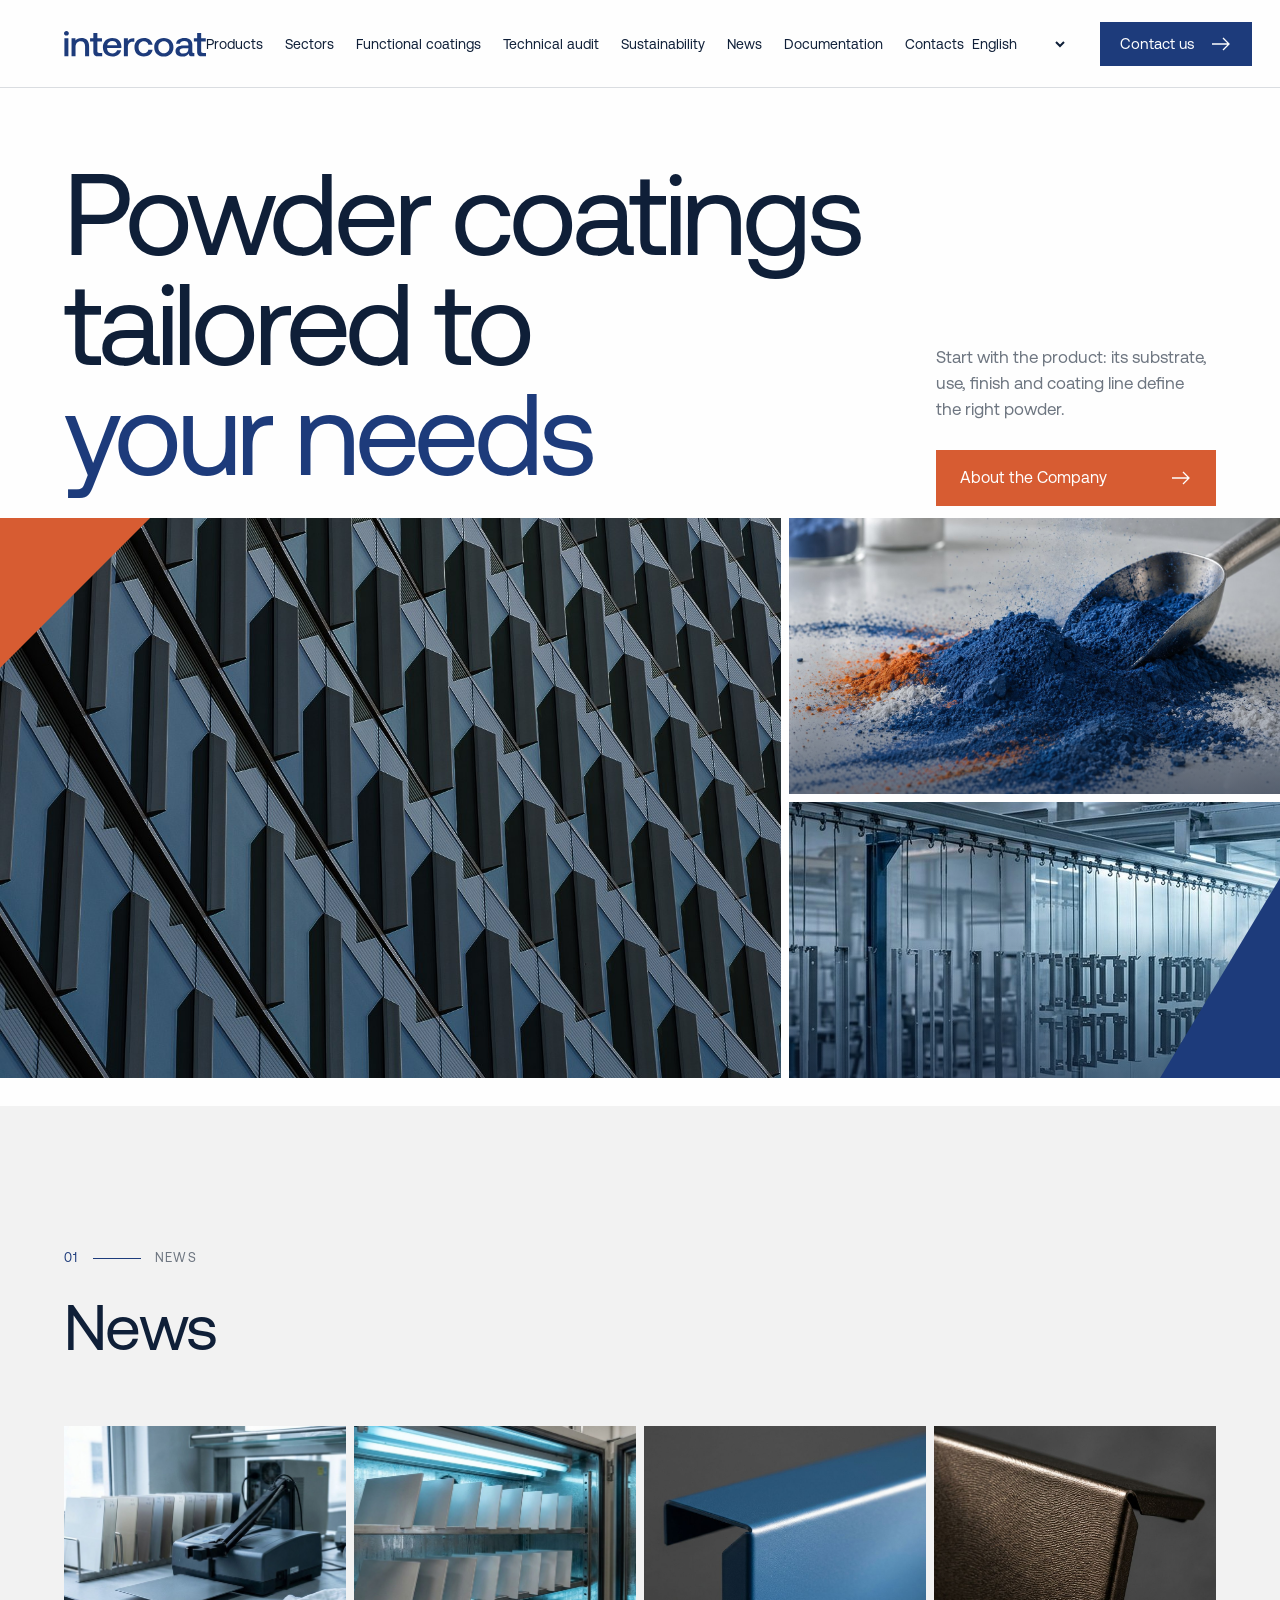
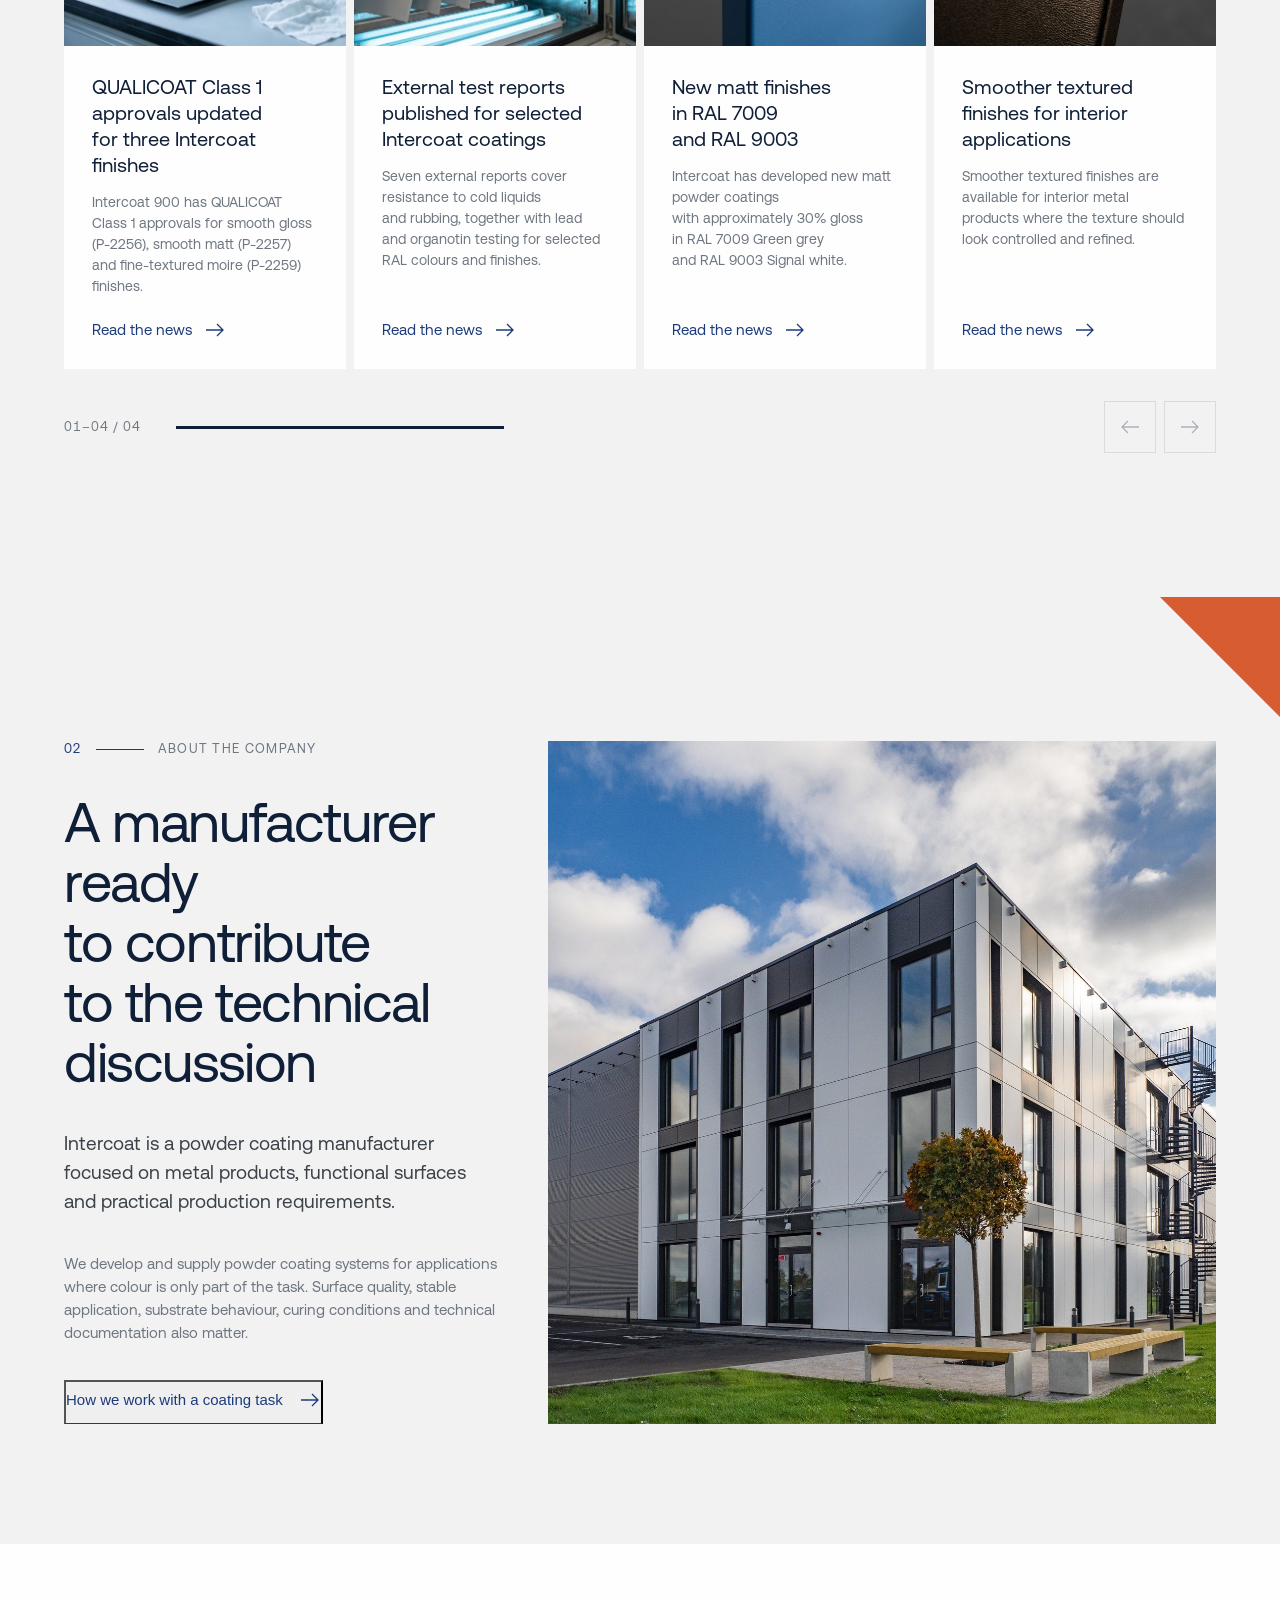
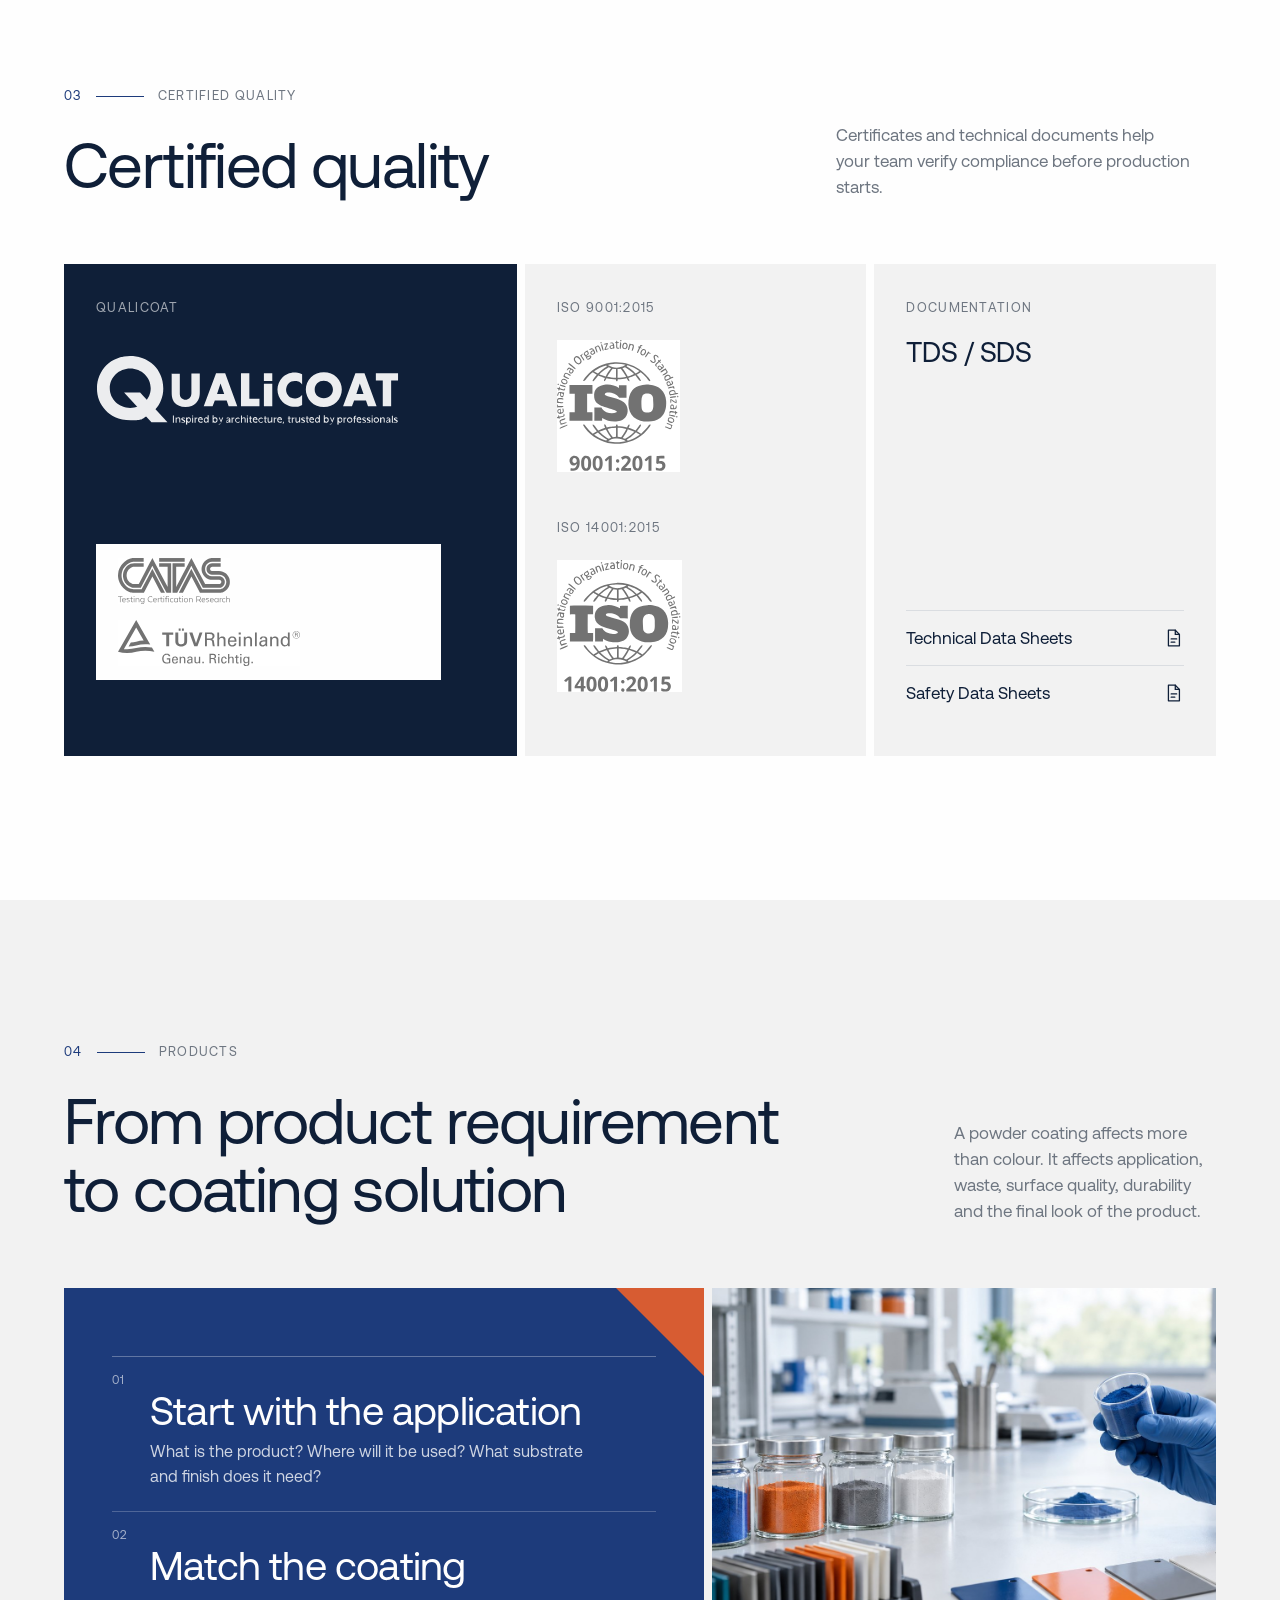
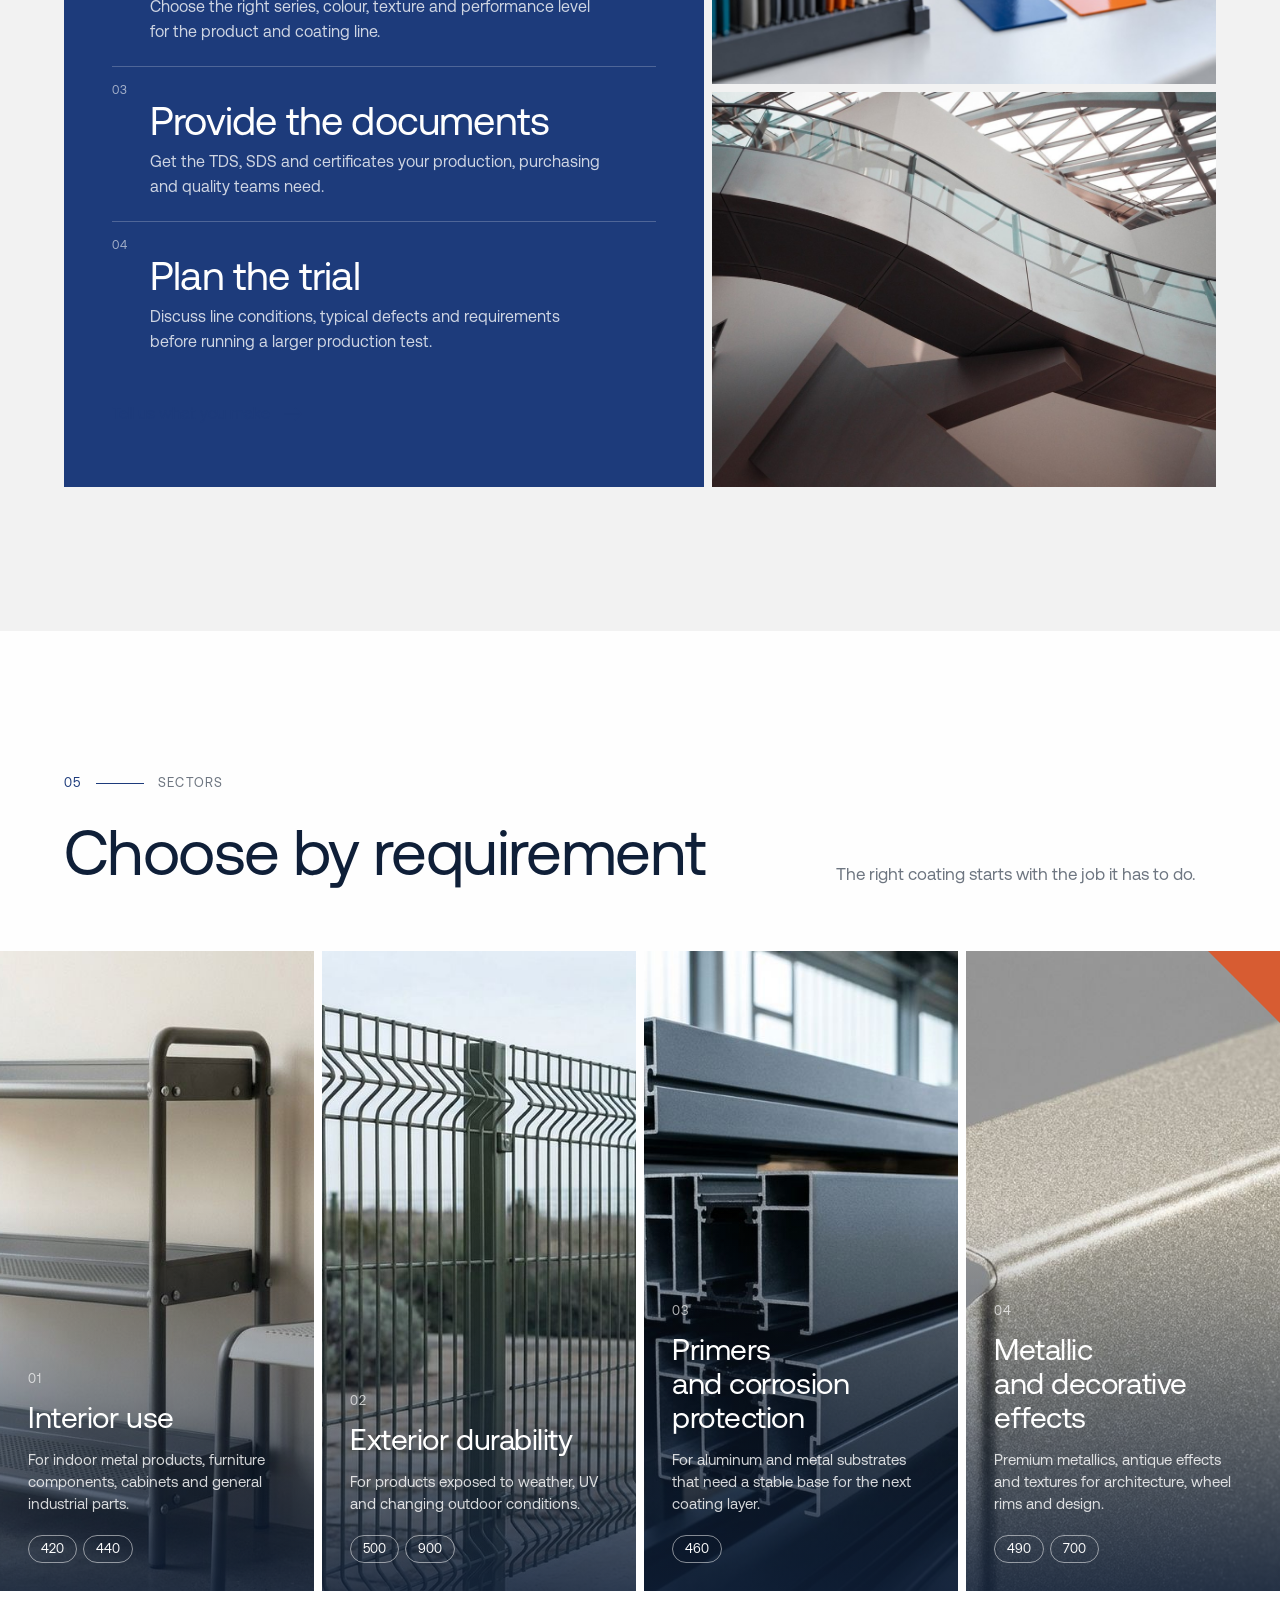
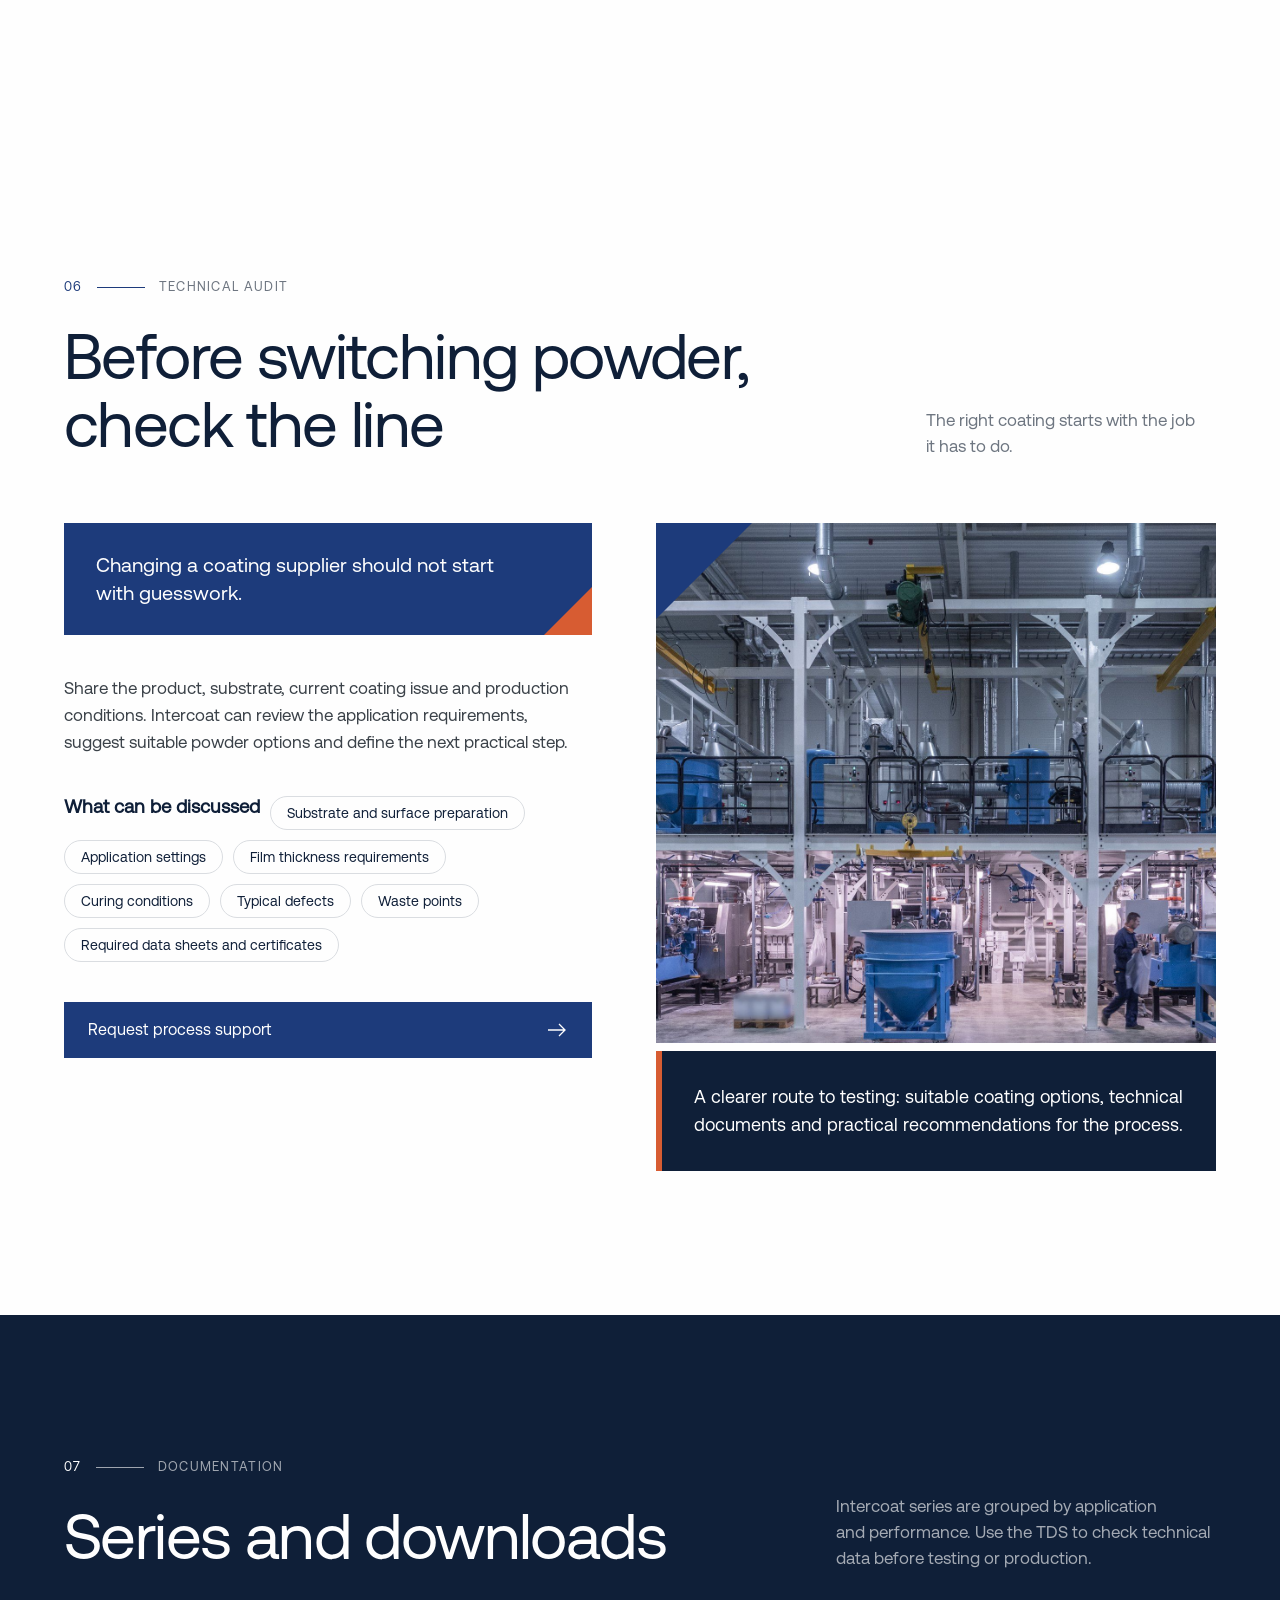
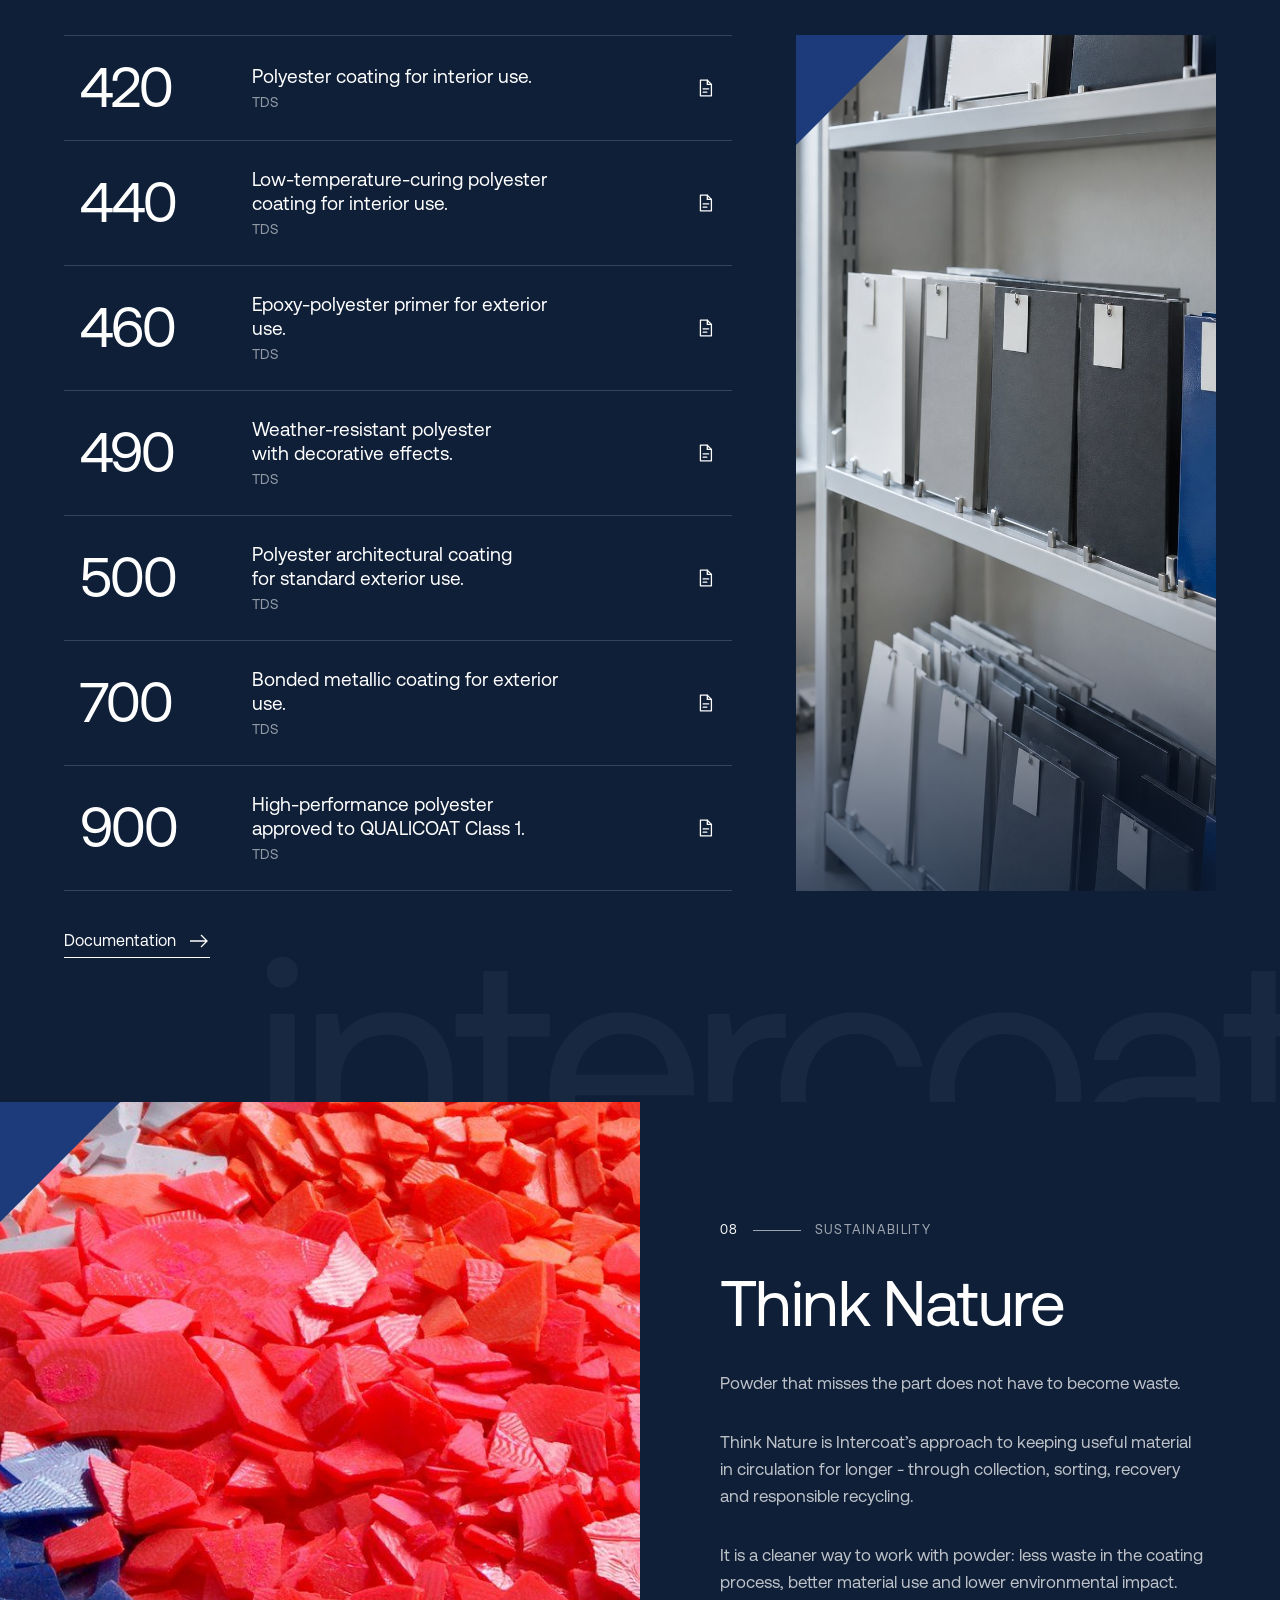
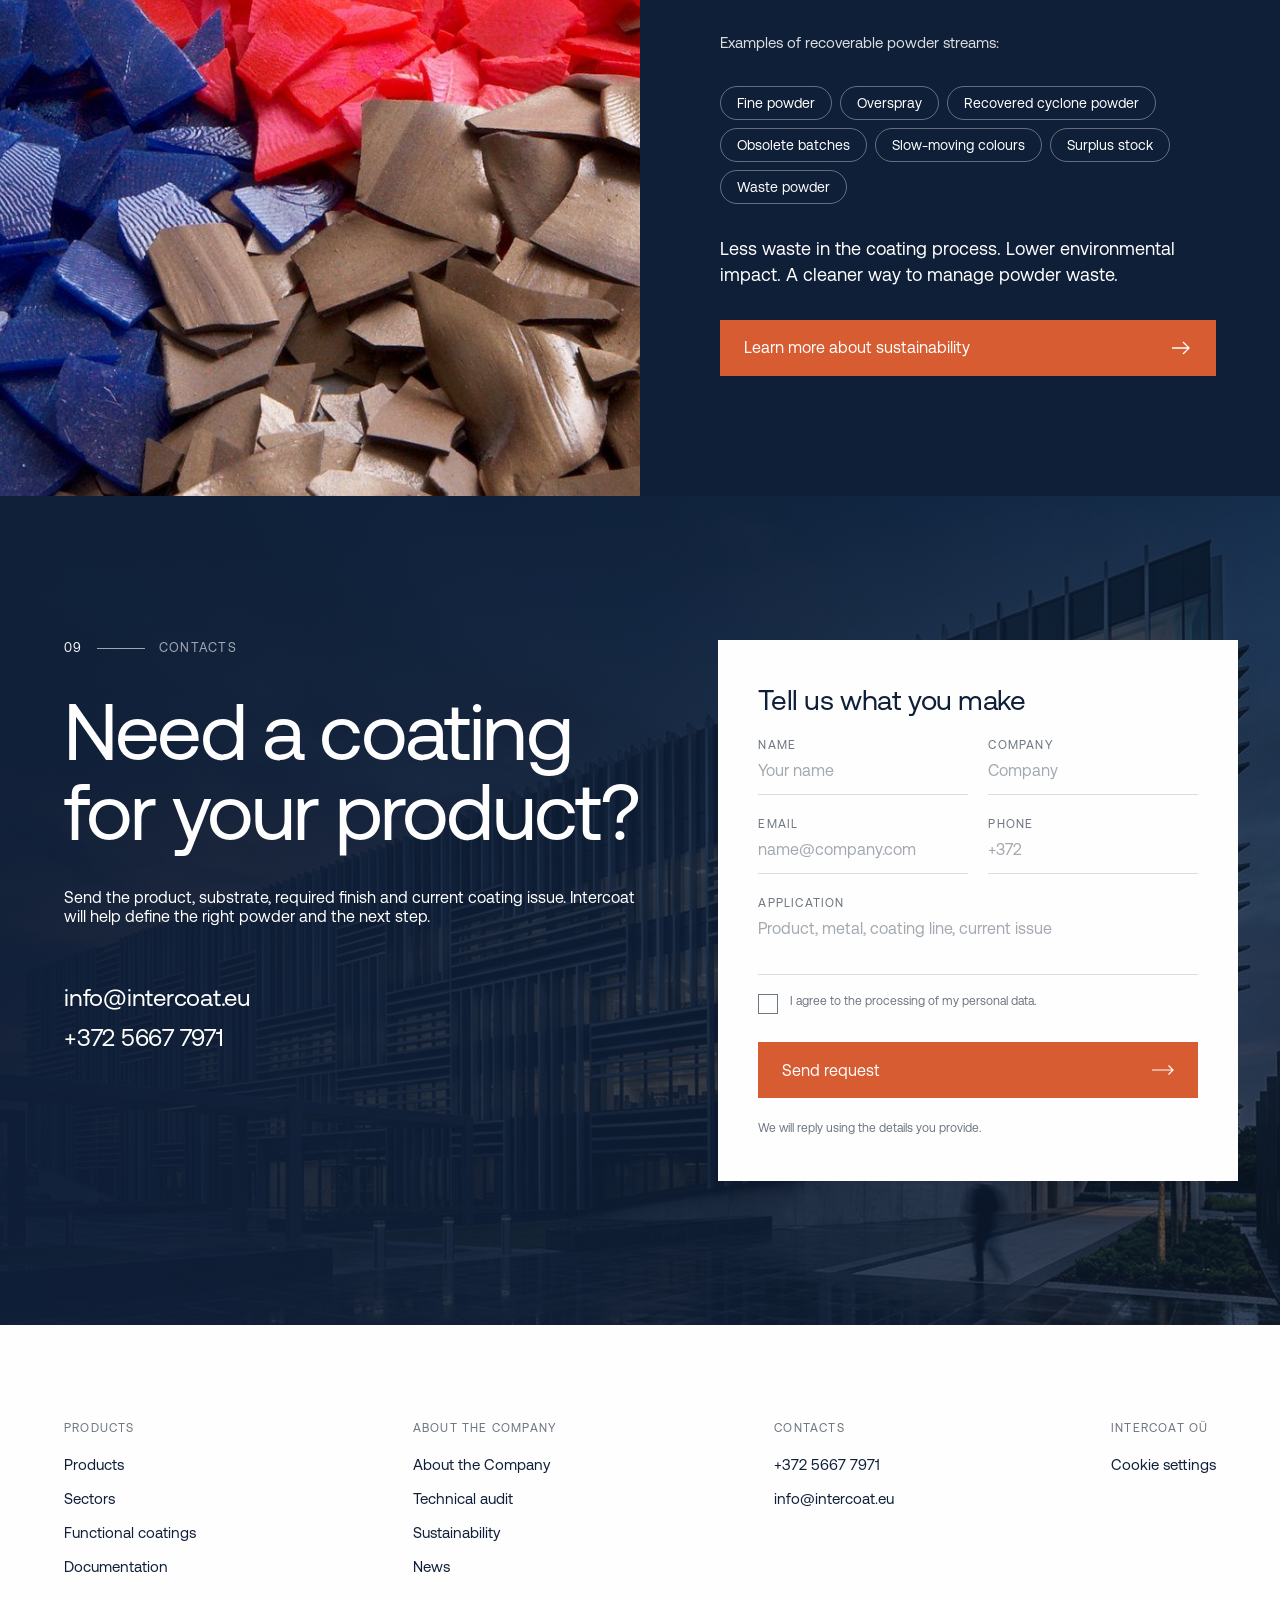
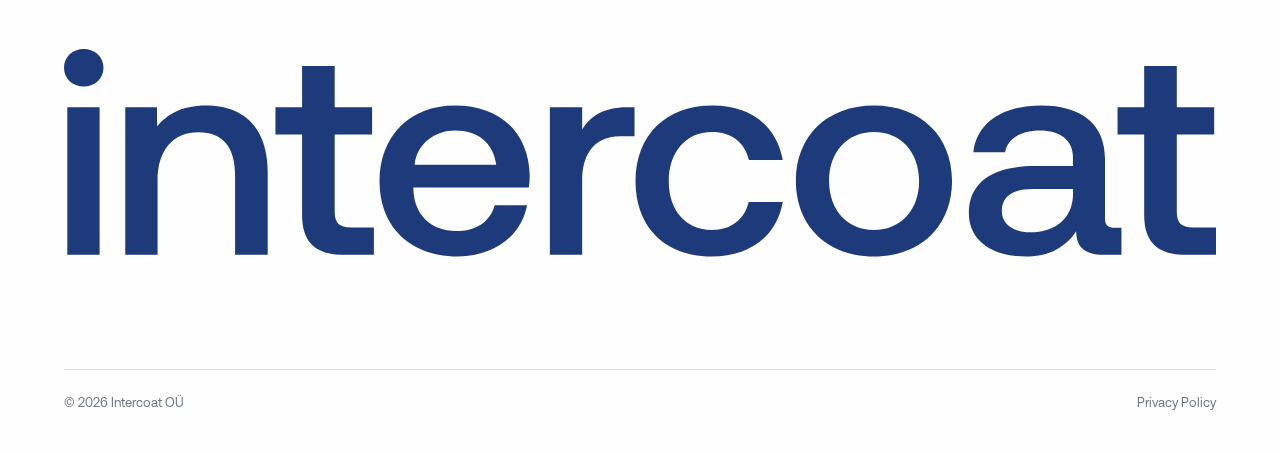
==== c1/index.html @ ce390dae "Intercoat concepts preview" ====
<!DOCTYPE html>
<html data-ic-tri="" lang="en"><head><meta charset="utf-8"/><meta content="width=device-width, initial-scale=1" name="viewport"/><title>Intercoat — Концепция V1</title><link href="style.css?v=1792009986" rel="stylesheet"/><link href="ui.css?v=1792009986" rel="stylesheet"/><script defer="" src="ui.js?v=1792009986"></script><link href="restore.css?v=1792009986" rel="stylesheet"/><script defer="" src="restore.js?v=1792009986"></script></head>
<body><!-- CONTENT: homepage copy and news images from https://www.intercoat.eu/en; 500/700/900 from https://www.intercoat.eu/en/documentation. Form fields are functional interface text. MOTION: finite news slider on click; no autoplay, no loop. Dialog opacity 0.2s; colour-only hover, no moving arrows. V1 corner triangles reveal once; V4 slow square-wave background kept from approved concept. Reduced-motion disables motion. -->
<main data-name="Intercoat — Home · Variant A (light)"><header class="row" data-name="Header" id="header">
<a aria-label="Intercoat home" class="logo-link" href="#heroA"><img alt="intercoat" class="logo" data-name="Logo" src="img/logo-blue.svg?v=1792009986"/></a>
<nav class="row" data-name="Nav"><a href="#series">Products</a><a href="#apps">Sectors</a><a href="https://www.intercoat.eu/en/functional-coatings" rel="noopener noreferrer" target="_blank">Functional coatings</a><a href="#tech">Technical audit</a><a href="#nature">Sustainability</a><a href="#news">News</a><a href="#certs">Documentation</a><a href="#contact">Contacts</a></nav>
<div class="act row" data-name="Header / Actions"><div class="lang row" data-name="Lang switch"><select aria-label="Select language" class="simple-lang"><option value="https://www.intercoat.eu/en">English</option><option value="https://www.intercoat.eu/de">Deutsch</option><option value="https://www.intercoat.eu/et">Eesti</option><option value="https://www.intercoat.eu/fi">Suomi</option><option value="https://www.intercoat.eu/pl">Polski</option><option value="https://www.intercoat.eu/sl">Slovenščina</option><option value="https://www.intercoat.eu/sk">Slovenčina</option><option value="https://www.intercoat.eu/lt">Lietuvių</option><option value="https://www.intercoat.eu/sr">Srpski</option><option value="https://www.intercoat.eu/kk">Қазақша</option><option value="https://www.intercoat.eu/ky">Кыргызча</option><option value="https://www.intercoat.eu/lv">Latviešu</option><option value="https://www.intercoat.eu/fr">Français</option><option value="https://www.intercoat.eu/cs">Čeština</option><option value="https://www.intercoat.eu/hu">Magyar</option><option value="https://www.intercoat.eu/ro">Română</option><option value="https://www.intercoat.eu/bg">Български</option><option value="https://www.intercoat.eu/ru">Русский</option></select></div><a class="btn btn-b" data-comp="Button/Blue S" data-name="Button / Contact" href="#contact">Contact us<svg aria-hidden="true" class="arr" fill="none" height="16" viewbox="0 0 22 16" width="22"><path d="M2 8h17M13 2l6 6-6 6" stroke="currentColor" stroke-width="1.3"></path></svg></a><button aria-expanded="false" aria-label="Open menu" class="burger" data-name="Burger" type="button"><i></i><i></i><i></i></button></div>
</header>










<section data-name="Hero / Light" id="heroA">
<div class="top row" data-name="Hero / Title row">
<h1>Powder coatings<br/>tailored to <br/><span>your needs</span></h1>
<div class="aside col" data-name="Hero / Aside">
<p>Start with the product: its substrate, use, finish and coating line define the right powder.</p>
<a class="btn btn-o" data-comp="Button/Primary" data-name="Button / Primary" href="https://www.intercoat.eu/en/company">About the Company<svg aria-hidden="true" class="arr" fill="none" height="16" viewbox="0 0 22 16" width="22"><path d="M2 8h17M13 2l6 6-6 6" stroke="currentColor" stroke-width="1.3"></path></svg></a>
</div>
</div>

<div class="gallery row" data-name="Hero / Gallery">
<div class="g1 cover" data-name="Photo / Facade" style="background-image:url(img/facade.jpg)"><i class="tri" data-name="Geo / Triangle" style="background:#D75C32;clip-path:polygon(0 0,100% 0,0 100%);left:0;top:0;width:150px;height:150px"></i></div>
<div class="g2 col">
<div class="cover" data-name="Photo / Powder" style="background-image:url(img/powder-hero.jpg);background-position:center 55%"></div>
<div class="cover" data-name="Photo / Coating line" style="background-image:url(img/line.jpg)"><i class="tri" data-name="Geo / Triangle" style="background:#1D3B7B;clip-path:polygon(100% 0,100% 100%,0 100%);right:0;bottom:0;width:120px;height:200px"></i></div>
</div>
</div>
</section><section class="sec" data-name="08 News" id="news">
<div class="head row"><div class="hl col"><div class="eyebrow"><span class="n">01</span><span class="d"></span><span>News</span></div><h2>News</h2></div></div>
<div aria-label="News" aria-roledescription="carousel" class="ic-slider col" data-ic-slider="" data-name="News / Slider" role="group"><div class="ic-viewport"><div class="ic-track grid row"><a class="n col" data-name="News / 1" href="https://www.intercoat.eu/en/news/qualicoat-approvals" rel="noopener noreferrer" target="_blank"><div aria-label="Benchtop spectrophotometer and a rack of coated test panels in a coatings laboratory" class="ph cover" role="img" style="background-image:url(img/news-qualicoat.jpg)"></div><div class="in col"><h3>QUALICOAT Class 1 approvals updated for three Intercoat finishes</h3><p>Intercoat 900 has QUALICOAT Class 1 approvals for smooth gloss (P-2256), smooth matt (P-2257) and fine-textured moire (P-2259) finishes.</p><span class="news-read">Read the news<svg aria-hidden="true" class="arr" fill="none" height="16" viewbox="0 0 22 16" width="22"><path d="M2 8h17M13 2l6 6-6 6" stroke="currentColor" stroke-width="1.3"></path></svg></span></div></a><a class="n col" data-name="News / 1" href="https://www.intercoat.eu/en/news/external-test-protocols" rel="noopener noreferrer" target="_blank"><div aria-label="Coated test panels inside a UV test chamber" class="ph cover" role="img" style="background-image:url(img/news-protocols.jpg)"></div><div class="in col"><h3>External test reports published for selected Intercoat coatings</h3><p>Seven external reports cover resistance to cold liquids and rubbing, together with lead and organotin testing for selected RAL colours and finishes.</p><span class="news-read">Read the news<svg aria-hidden="true" class="arr" fill="none" height="16" viewbox="0 0 22 16" width="22"><path d="M2 8h17M13 2l6 6-6 6" stroke="currentColor" stroke-width="1.3"></path></svg></span></div></a><a class="n col" data-name="News / 1" href="https://www.intercoat.eu/en/news/matt-ral-7009-9003" rel="noopener noreferrer" target="_blank"><div aria-label="Bent blue powder-coated sheet with a soft matt finish" class="ph cover" role="img" style="background-image:url(img/news-matt.jpg)"></div><div class="in col"><h3>New matt finishes in RAL 7009 and RAL 9003</h3><p>Intercoat has developed new matt powder coatings with approximately 30% gloss in RAL 7009 Green grey and RAL 9003 Signal white.</p><span class="news-read">Read the news<svg aria-hidden="true" class="arr" fill="none" height="16" viewbox="0 0 22 16" width="22"><path d="M2 8h17M13 2l6 6-6 6" stroke="currentColor" stroke-width="1.3"></path></svg></span></div></a><a class="n col" data-name="News / 1" href="https://www.intercoat.eu/en/news/smoother-moire" rel="noopener noreferrer" target="_blank"><div aria-label="Bronze powder-coated sheet with a fine moire texture" class="ph cover" role="img" style="background-image:url(img/news-moire.jpg)"></div><div class="in col"><h3>Smoother textured finishes for interior applications</h3><p>Smoother textured finishes are available for interior metal products where the texture should look controlled and refined.</p><span class="news-read">Read the news<svg aria-hidden="true" class="arr" fill="none" height="16" viewbox="0 0 22 16" width="22"><path d="M2 8h17M13 2l6 6-6 6" stroke="currentColor" stroke-width="1.3"></path></svg></span></div></a></div></div><div class="ic-controls row" data-name="News / Controls"><div class="ic-prog row"><span aria-live="polite" class="ic-count">01–03 / 04</span><i class="ic-bar"><b></b></i></div><div class="ic-btns row"><button aria-label="Previous news" class="ic-prev" data-name="Button / Previous" type="button"><svg aria-hidden="true" class="arr" fill="none" height="16" viewbox="0 0 22 16" width="22"><path d="M20 8H3M9 2L3 8l6 6" stroke="currentColor" stroke-width="1.3"></path></svg></button><button aria-label="Next news" class="ic-next" data-name="Button / Next" type="button"><svg aria-hidden="true" class="arr" fill="none" height="16" viewbox="0 0 22 16" width="22"><path d="M2 8h17M13 2l6 6-6 6" stroke="currentColor" stroke-width="1.3"></path></svg></button></div></div></div>
</section><section class="sec" data-name="01 About / International brand" id="about">
<i class="tri" data-name="Geo / Triangle" style="background:#D75C32;clip-path:polygon(0 0,100% 0,100% 100%);right:0;top:0;width:120px;height:120px"></i>
<div class="wrap row">
<div class="txt col">
<div class="eyebrow"><span class="n">02</span><span class="d"></span><span>About the Company</span></div>
<h2>A manufacturer ready to contribute to the technical discussion</h2>
<p>Intercoat is a powder coating manufacturer focused on metal products, functional surfaces and practical production requirements.</p>
<p class="small">We develop and supply powder coating systems for applications where colour is only part of the task. Surface quality, stable application, substrate behaviour, curing conditions and technical documentation also matter.</p>
<button aria-expanded="false" class="lnk company-toggle" data-close="Back to the photo" data-comp="Link" data-name="Link" data-open="How we work with a coating task" type="button">How we work with a coating task<svg aria-hidden="true" class="arr" fill="none" height="16" viewbox="0 0 22 16" width="22"><path d="M2 8h17M13 2l6 6-6 6" stroke="currentColor" stroke-width="1.3"></path></svg></button>
</div>
<div class="company-visual"><img alt="The coating plant seen from outside: a light panelled facade beside the production hall" src="img/company.jpg?v=1792009986"/><div class="company-long" hidden=""><p>Intercoat is a powder coating manufacturer for companies that produce metal products and need a coating that fits their application, not only their colour reference.</p><p>The people behind Intercoat work with the questions that usually decide whether a coating will be suitable for production: the substrate, the shape of the part, the required finish, the curing process, functional surface needs and the documents required before testing.</p><p>This is why our starting point is simple: show us the product, the surface and the task it has to perform. From there, we can help define the coating direction, prepare the technical information and plan the next practical step.</p></div></div>
</div>

</section><section class="sec" data-name="07 Certificates" id="certs">
<div class="head row"><div class="hl col"><div class="eyebrow"><span class="n">03</span><span class="d"></span><span>Certified quality</span></div><h2>Certified quality</h2></div>
<p>Certificates and technical documents help your team verify compliance before production starts.</p></div>
<div class="grid row">
<div class="c big col" data-name="Cert / QUALICOAT"><span class="k">QUALICOAT</span><img alt="QUALICOAT" class="cert-logo" src="img/certs/qualicoat_4cabadf883.svg?v=1792009986"/><div class="cert-pair"><img alt="CATAS" class="cert-logo" src="img/certs/catas_2d5f42d5e2.svg?v=1792009986"/><img alt="TÜV Rheinland" class="cert-logo" src="img/certs/tuv_rheinland_47c703d616.svg?v=1792009986"/></div><i class="tri" style="background:#D75C32;clip-path:polygon(100% 0,100% 100%,0 100%);right:0;bottom:0;width:90px;height:90px"></i></div>
<div class="c col" data-name="Cert / Test protocols"><span class="k">ISO 9001:2015</span><img alt="ISO 9001:2015" class="cert-logo" src="img/certs/iso_9001_5d75c000ea.svg?v=1792009986"/><span class="k">ISO 14001:2015</span><img alt="ISO 14001:2015" class="cert-logo" src="img/certs/iso_14001_3194e5c99c.svg?v=1792009986"/></div>
<div class="c col" data-name="Cert / Documents"><span class="k">Documentation</span><h3>TDS / SDS</h3><div class="cert-docs col"><a href="https://www.intercoat.eu/en/documentation">Technical Data Sheets<svg aria-hidden="true" class="doc-ic" fill="none" height="22" viewbox="0 0 24 24" width="22"><path d="M7 3.5h7.5L19 8v12.5H7z" stroke="currentColor" stroke-linejoin="round" stroke-width="1.4"></path><path d="M14.5 3.5V8H19M10 13h6M10 16.5h4" stroke="currentColor" stroke-linecap="round" stroke-width="1.4"></path></svg></a><a href="https://www.intercoat.eu/en/documentation">Safety Data Sheets<svg aria-hidden="true" class="doc-ic" fill="none" height="22" viewbox="0 0 24 24" width="22"><path d="M7 3.5h7.5L19 8v12.5H7z" stroke="currentColor" stroke-linejoin="round" stroke-width="1.4"></path><path d="M14.5 3.5V8H19M10 13h6M10 16.5h4" stroke="currentColor" stroke-linecap="round" stroke-width="1.4"></path></svg></a></div></div>
</div>
</section><section class="sec" data-name="05 Custom solutions" id="custom">
<div class="head row"><div class="hl col"><div class="eyebrow"><span class="n">04</span><span class="d"></span><span>Products</span></div><h2>From product requirement to coating solution</h2></div>
<p>A powder coating affects more than colour. It affects application, waste, surface quality, durability and the final look of the product.</p></div>
<div class="body row">
<div class="panel col" data-name="Custom / Panel"><div class="flow steps-flow col"><div class="step-detail row"><span class="step-index">01</span><div><h3>Start with the application</h3><p>What is the product? Where will it be used? What substrate and finish does it need?</p></div></div><div class="step-detail row"><span class="step-index">02</span><div><h3>Match the coating</h3><p>Choose the right series, colour, texture and performance level for the product and coating line.</p></div></div><div class="step-detail row"><span class="step-index">03</span><div><h3>Provide the documents</h3><p>Get the TDS, SDS and certificates your production, purchasing and quality teams need.</p></div></div><div class="step-detail row"><span class="step-index">04</span><div><h3>Plan the trial</h3><p>Discuss line conditions, typical defects and requirements before running a larger production test.</p></div></div></div><a class="lnk" href="#contact">Tell us what you make<svg aria-hidden="true" class="arr" fill="none" height="16" viewbox="0 0 22 16" width="22"><path d="M2 8h17M13 2l6 6-6 6" stroke="currentColor" stroke-width="1.3"></path></svg></a><i class="tri" data-name="Geo / Triangle" style="background:#D75C32;clip-path:polygon(0 0,100% 0,100% 100%);right:0;top:0;width:88px;height:88px"></i></div>
<div class="photos col">
<div class="ph cover" data-name="Photo / Lab samples" style="background-image:url(img/lab-samples.jpg);background-position:center 60%"></div>
<div class="ph cover" data-name="Photo / Architecture" style="background-image:url(img/curve.jpg)"></div>
</div>
</div>

</section><section class="sec" data-name="02 Applications" id="apps">
<div class="head row"><div class="hl col"><div class="eyebrow"><span class="n">05</span><span class="d"></span><span>Sectors</span></div><h2>Choose by requirement</h2></div>
<p>The right coating starts with the job it has to do.</p></div>
<div class="grid row" data-name="Applications / Cards">
<div class="card" data-name="Card / Interior"><div aria-label="Powder-coated tubular steel shelving and a steel chair in a daylit room" class="ph cover" role="img" style="background-image:url(img/req-interior.jpg)"></div><div class="sh"></div><div class="in col"><span class="no">01</span><h3>Interior use</h3><p>For indoor metal products, furniture components, cabinets and general industrial parts.</p><div class="ser row"><span class="">420</span><span class="">440</span></div></div></div>
<div class="card" data-name="Card / Outdoor"><div aria-label="A green powder-coated welded mesh fence along a concrete base" class="ph cover" role="img" style="background-image:url(img/req-exterior.jpg)"></div><div class="sh"></div><div class="in col"><span class="no">02</span><h3>Exterior durability</h3><p>For products exposed to weather, UV and changing outdoor conditions.</p><div class="ser row"><span class="">500</span><span class="">900</span></div></div></div>
<div class="card" data-name="Card / Primers"><div aria-label="Stacks of aluminium profiles in a production hall" class="ph cover" role="img" style="background-image:url(img/req-primer.jpg)"></div><div class="sh"></div><div class="in col"><span class="no">03</span><h3>Primers and corrosion protection</h3><p>For aluminum and metal substrates that need a stable base for the next coating layer.</p><div class="ser row"><span class="">460</span></div></div></div>
<div class="card" data-name="Card / Effects"><div aria-label="A bent sheet with a fine metallic powder coating" class="ph cover" role="img" style="background-image:url(img/req-metallic.jpg)"></div><div class="sh"></div><i class="tri" data-name="Geo / Triangle" style="background:#D75C32;clip-path:polygon(0 0,100% 0,100% 100%);right:0;top:0;width:72px;height:72px"></i><div class="in col"><span class="no">04</span><h3>Metallic and decorative effects</h3><p>Premium metallics, antique effects and textures for architecture, wheel rims and design.</p><div class="ser row"><span class="">490</span><span class="">700</span></div></div></div>
</div>
</section><section class="sec" data-name="04 Technical service" id="tech">
<div class="head row"><div class="hl col"><div class="eyebrow"><span class="n">06</span><span class="d"></span><span>Technical audit</span></div><h2>Before switching powder, check the line</h2></div>
<p>The right coating starts with the job it has to do.</p></div>
<div class="body row">
<div class="l col">
<div class="callout" data-name="Callout">Changing a coating supplier should not start with guesswork.<i class="tri" data-name="Geo / Triangle" style="background:#D75C32;clip-path:polygon(100% 0,100% 100%,0 100%);right:0;bottom:0;width:48px;height:48px"></i></div>
<p>Share the product, substrate, current coating issue and production conditions. Intercoat can review the application requirements, suggest suitable powder options and define the next practical step.</p>

<div class="check row" data-name="Audit topics"><h3>What can be discussed</h3><span class="pill">Substrate and surface preparation</span><span class="pill">Application settings</span><span class="pill">Film thickness requirements</span><span class="pill">Curing conditions</span><span class="pill">Typical defects</span><span class="pill">Waste points</span><span class="pill">Required data sheets and certificates</span></div>
<a class="btn btn-b" href="#contact">Request process support<svg aria-hidden="true" class="arr" fill="none" height="16" viewbox="0 0 22 16" width="22"><path d="M2 8h17M13 2l6 6-6 6" stroke="currentColor" stroke-width="1.3"></path></svg></a></div>
<div class="r col">
<div aria-label="Powder production hall: mixing vessels on the upper deck and collection hoppers on the floor below" class="ph cover" data-name="Photo / Coating line" role="img" style="background-image:url(img/audit.jpg)"><i class="tri" data-name="Geo / Triangle" style="background:#1D3B7B;clip-path:polygon(0 0,100% 0,0 100%);left:0;top:0;width:96px;height:96px"></i></div>
<div class="quote" data-name="Quote">A clearer route to testing: suitable coating options, technical documents and practical recommendations for the process.</div>
</div>
</div>
</section><section class="sec on-dark" data-name="03 Product series" id="series">
<div class="head row"><div class="hl col"><div class="eyebrow"><span class="n">07</span><span class="d"></span><span>Documentation</span></div><h2>Series and downloads</h2></div>
<p>Intercoat series are grouped by application and performance. Use the TDS to check technical data before testing or production.</p></div>
<div class="body row">
<div class="list col" data-name="Series list"><a class="it" data-name="Series / 420" href="https://www.intercoat.eu/en/documentation/tds/intercoat-420-industrial"><span class="c">420</span><div class="d col"><span class="t">Polyester coating for interior use.</span><span class="s">TDS</span></div><div class="u row"><svg aria-hidden="true" class="doc-ic" fill="none" height="22" viewbox="0 0 24 24" width="22"><path d="M7 3.5h7.5L19 8v12.5H7z" stroke="currentColor" stroke-linejoin="round" stroke-width="1.4"></path><path d="M14.5 3.5V8H19M10 13h6M10 16.5h4" stroke="currentColor" stroke-linecap="round" stroke-width="1.4"></path></svg></div></a><a class="it" data-name="Series / 420" href="https://www.intercoat.eu/en/documentation/tds/intercoat-440-lt"><span class="c">440</span><div class="d col"><span class="t">Low-temperature-curing polyester coating for interior use.</span><span class="s">TDS</span></div><div class="u row"><svg aria-hidden="true" class="doc-ic" fill="none" height="22" viewbox="0 0 24 24" width="22"><path d="M7 3.5h7.5L19 8v12.5H7z" stroke="currentColor" stroke-linejoin="round" stroke-width="1.4"></path><path d="M14.5 3.5V8H19M10 13h6M10 16.5h4" stroke="currentColor" stroke-linecap="round" stroke-width="1.4"></path></svg></div></a><a class="it" data-name="Series / 420" href="https://www.intercoat.eu/en/documentation/tds/intercoat-460-primer"><span class="c">460</span><div class="d col"><span class="t">Epoxy-polyester primer for exterior use.</span><span class="s">TDS</span></div><div class="u row"><svg aria-hidden="true" class="doc-ic" fill="none" height="22" viewbox="0 0 24 24" width="22"><path d="M7 3.5h7.5L19 8v12.5H7z" stroke="currentColor" stroke-linejoin="round" stroke-width="1.4"></path><path d="M14.5 3.5V8H19M10 13h6M10 16.5h4" stroke="currentColor" stroke-linecap="round" stroke-width="1.4"></path></svg></div></a><a class="it" data-name="Series / 420" href="https://www.intercoat.eu/en/documentation/tds/intercoat-490-metallic-dry"><span class="c">490</span><div class="d col"><span class="t">Weather-resistant polyester with decorative effects.</span><span class="s">TDS</span></div><div class="u row"><svg aria-hidden="true" class="doc-ic" fill="none" height="22" viewbox="0 0 24 24" width="22"><path d="M7 3.5h7.5L19 8v12.5H7z" stroke="currentColor" stroke-linejoin="round" stroke-width="1.4"></path><path d="M14.5 3.5V8H19M10 13h6M10 16.5h4" stroke="currentColor" stroke-linecap="round" stroke-width="1.4"></path></svg></div></a><a class="it" data-name="Series / 420" href="https://www.intercoat.eu/en/documentation/tds/intercoat-500-standard"><span class="c">500</span><div class="d col"><span class="t">Polyester architectural coating for standard exterior use.</span><span class="s">TDS</span></div><div class="u row"><svg aria-hidden="true" class="doc-ic" fill="none" height="22" viewbox="0 0 24 24" width="22"><path d="M7 3.5h7.5L19 8v12.5H7z" stroke="currentColor" stroke-linejoin="round" stroke-width="1.4"></path><path d="M14.5 3.5V8H19M10 13h6M10 16.5h4" stroke="currentColor" stroke-linecap="round" stroke-width="1.4"></path></svg></div></a><a class="it" data-name="Series / 420" href="https://www.intercoat.eu/en/documentation/tds/intercoat-700-metallic-bonding"><span class="c">700</span><div class="d col"><span class="t">Bonded metallic coating for exterior use.</span><span class="s">TDS</span></div><div class="u row"><svg aria-hidden="true" class="doc-ic" fill="none" height="22" viewbox="0 0 24 24" width="22"><path d="M7 3.5h7.5L19 8v12.5H7z" stroke="currentColor" stroke-linejoin="round" stroke-width="1.4"></path><path d="M14.5 3.5V8H19M10 13h6M10 16.5h4" stroke="currentColor" stroke-linecap="round" stroke-width="1.4"></path></svg></div></a><a class="it" data-name="Series / 420" href="https://www.intercoat.eu/en/documentation/tds/intercoat-900-q1"><span class="c">900</span><div class="d col"><span class="t">High-performance polyester approved to QUALICOAT Class 1.</span><span class="s">TDS</span></div><div class="u row"><svg aria-hidden="true" class="doc-ic" fill="none" height="22" viewbox="0 0 24 24" width="22"><path d="M7 3.5h7.5L19 8v12.5H7z" stroke="currentColor" stroke-linejoin="round" stroke-width="1.4"></path><path d="M14.5 3.5V8H19M10 13h6M10 16.5h4" stroke="currentColor" stroke-linecap="round" stroke-width="1.4"></path></svg></div></a></div>
<div class="pic" data-name="Series / Photo"><div class="ph cover" style="background-image:url(img/series.jpg);background-position:center 45%"></div><i class="tri" data-name="Geo / Triangle" style="background:#1D3B7B;clip-path:polygon(0 0,100% 0,0 100%);left:0;top:0;width:110px;height:110px"></i></div>
</div>
<div class="foot row"><a class="lnk" href="https://www.intercoat.eu/en/documentation">Documentation<svg aria-hidden="true" class="arr" fill="none" height="16" viewbox="0 0 22 16" width="22"><path d="M2 8h17M13 2l6 6-6 6" stroke="currentColor" stroke-width="1.3"></path></svg></a></div>
<div class="word" data-name="Supergraphic">intercoat</div>
</section><section class="sec" data-name="06 Think Nature" id="nature">
<div class="body row">
<div aria-label="Sorted powder chips in blue, red, grey and bronze, collected for recovery" class="ph cover" data-name="Photo / Recycling" role="img" style="background-image:url(img/nature.jpg)"><i class="tri" data-name="Geo / Triangle" style="background:#1D3B7B;clip-path:polygon(0 0,100% 0,0 100%);left:0;top:0;width:120px;height:120px"></i></div>
<div class="txt col on-dark"><div class="eyebrow"><span class="n">08</span><span class="d"></span><span>Sustainability</span></div><h2>Think Nature</h2><p>Powder that misses the part does not have to become waste.</p><p>Think Nature is Intercoat’s approach to keeping useful material in circulation for longer - through collection, sorting, recovery and responsible recycling.</p><p>It is a cleaner way to work with powder: less waste in the coating process, better material use and lower environmental impact.</p><h3 class="streams-title">Examples of recoverable powder streams:</h3><div class="tags nature-materials row"><span class="pill pill-d">Fine powder</span><span class="pill pill-d">Overspray</span><span class="pill pill-d">Recovered cyclone powder</span><span class="pill pill-d">Obsolete batches</span><span class="pill pill-d">Slow-moving colours</span><span class="pill pill-d">Surplus stock</span><span class="pill pill-d">Waste powder</span></div><p class="nature-note">Less waste in the coating process. Lower environmental impact. A cleaner way to manage powder waste.</p><a class="btn btn-o" href="https://www.intercoat.eu/en/sustainability">Learn more about sustainability<svg aria-hidden="true" class="arr" fill="none" height="16" viewbox="0 0 22 16" width="22"><path d="M2 8h17M13 2l6 6-6 6" stroke="currentColor" stroke-width="1.3"></path></svg></a></div>
</div>
</section><section class="sec on-dark" data-name="09 Contact" id="contact">
<div class="ph cover" style="background-image:url(img/architecture.jpg)"></div><div class="sh"></div>
<div class="body row">
<div class="l col">
<div class="eyebrow"><span class="n">09</span><span class="d"></span><span>Contacts</span></div>
<h2>Need a coating for your product?</h2><p>Send the product, substrate, required finish and current coating issue. Intercoat will help define the right powder and the next step.</p><div class="contact-links col"><a href="mailto:info@intercoat.eu">info@intercoat.eu</a><a href="tel:+37256677971">+372 5667 7971</a></div>


</div>
<form class="form col" data-ic-form="1" data-name="Contact form"><h3>Tell us what you make</h3><div class="fr row"><label class="field col"><span class="k">Name</span><input class="v" name="name" placeholder="Your name" required="" type="text"/></label><label class="field col"><span class="k">Company</span><input class="v" name="company" placeholder="Company" type="text"/></label></div><div class="fr row"><label class="field col"><span class="k">Email</span><input class="v" name="email" placeholder="name@company.com" required="" type="email"/></label><label class="field col"><span class="k">Phone</span><input class="v" name="phone" placeholder="+372" type="tel"/></label></div><label class="field col"><span class="k">Application</span><textarea class="v" name="application" placeholder="Product, metal, coating line, current issue" required="" rows="2"></textarea></label><label class="consent row"><input required="" type="checkbox"/><span>I agree to the processing of my personal data.</span></label><button class="btn btn-o" data-comp="Button/Primary" data-name="Button / Submit" type="submit">Send request <svg aria-hidden="true" class="arr" fill="none" height="10" viewbox="0 0 22 10" width="22"><path d="M0 5H21M16.5 0.5L21 5L16.5 9.5" stroke="currentColor" stroke-width="1.2"></path></svg></button><span class="legal">We will reply using the details you provide.</span></form>
</div>
</section><footer data-name="Footer" id="footer">
<div class="top row"><div class="colx col"><span class="k">Products</span><a href="#series">Products</a><a href="#apps">Sectors</a><a href="https://www.intercoat.eu/en/functional-coatings">Functional coatings</a><a href="https://www.intercoat.eu/en/documentation">Documentation</a></div><div class="colx col"><span class="k">About the Company</span><a href="https://www.intercoat.eu/en/company">About the Company</a><a href="#tech">Technical audit</a><a href="#nature">Sustainability</a><a href="#news">News</a></div><div class="colx col"><span class="k">Contacts</span><a href="tel:+37256677971">+372 5667 7971</a><a href="mailto:info@intercoat.eu">info@intercoat.eu</a></div><div class="colx col"><span class="k">Intercoat OÜ</span><button class="cookie-settings" type="button">Cookie settings</button></div></div>
<div class="big" data-name="Supergraphic / Logo"><img alt="intercoat" src="img/logo-blue.svg?v=1792009986"/></div>
<div class="bot row"><span>© 2026 Intercoat OÜ</span><a href="https://www.intercoat.eu/en/privacy-policy">Privacy Policy</a></div>
</footer></main></body></html>
---- c1/style.css ----
@font-face{font-family:"Aeonik Pro";src:url(fonts/aeonikpro-regular.otf) format("opentype");font-weight:400;font-style:normal;font-display:block}
:root{--navy:#0F1F38;--blue:#1D3B7B;--orange:#D75C32;--grey:#F2F2F2;--ink:#0F1F38;--mute:#6E7681;--line:#DADDE1;--pad:64px}
*{box-sizing:border-box;margin:0;padding:0}
html,body{background:#FEFEFE}
body{font-family:"Aeonik Pro";font-weight:400;color:var(--ink);-webkit-font-smoothing:antialiased;width:100%}
main{width:100%;overflow:hidden}
a{color:inherit;text-decoration:none}
.row{display:flex}.col{display:flex;flex-direction:column}
.cover{background-size:cover;background-position:center;background-repeat:no-repeat}
.tri{position:absolute;display:block}
.eyebrow{display:flex;align-items:center;gap:14px;font-size:13px;line-height:16px;letter-spacing:.1em;text-transform:uppercase;color:var(--mute)}
.eyebrow .n{color:var(--blue)}.eyebrow .d{display:block;width:48px;height:1px;background:var(--blue)}
.on-dark .eyebrow{color:rgba(255,255,255,.6)}.on-dark .eyebrow .n{color:#FEFEFE}.on-dark .eyebrow .d{background:rgba(255,255,255,.6)}
.pill{display:inline-flex;align-items:center;height:34px;padding:0 16px;border:1px solid var(--line);border-radius:999px;font-size:14px;line-height:18px;white-space:nowrap}
.pill-d{border-color:rgba(255,255,255,.35);color:#FEFEFE}
.btn{display:inline-flex;align-items:center;justify-content:space-between;gap:40px;height:56px;padding:0 24px;font-size:16px;line-height:20px;white-space:nowrap}
.btn-o{background:var(--orange);color:#FEFEFE}.btn-b{background:var(--blue);color:#FEFEFE}.btn-w{border:1px solid rgba(255,255,255,.5);color:#FEFEFE}
.lnk{display:inline-flex;align-items:center;gap:12px;font-size:16px;line-height:20px;color:var(--blue);border-bottom:1px solid var(--blue);padding-bottom:6px;align-self:flex-start}
.arr{display:block;flex:none}
h2{font-weight:400;font-size:64px;line-height:68px;letter-spacing:-.025em}
.sec{position:relative;padding:144px var(--pad)}
.head{justify-content:space-between;align-items:flex-end;margin-bottom:64px;gap:40px}
.head .hl{gap:28px}
.head p{width:380px;font-size:17px;line-height:26px;color:var(--mute)}
.on-dark .head p{color:rgba(255,255,255,.62)}

/* HEADER */
#header{height:88px;padding:0 var(--pad);align-items:center;justify-content:space-between;border-bottom:1px solid var(--line);background:#FEFEFE;position:relative;z-index:5}
#header .logo{height:26px;width:auto;display:block}
#header nav{gap:40px;font-size:15px;line-height:20px}
#header .act{gap:32px;align-items:center;font-size:14px;line-height:18px}
#header .lang{gap:10px}#header .lang .off{color:var(--mute)}
#header .btn{height:44px;padding:0 20px;gap:16px;font-size:15px}
#header .burger{display:none}
#header.dark{position:absolute;left:0;right:0;top:0;background:transparent;border-bottom:1px solid rgba(255,255,255,.18);color:#FEFEFE}
#header.dark .lang .off{color:rgba(255,255,255,.5)}

/* HERO A */
#heroA{position:relative;padding:72px var(--pad) 0}
#heroA .top{justify-content:space-between;align-items:flex-end;gap:24px}
#heroA h1{font-weight:400;font-size:144px;line-height:132px;letter-spacing:-.045em;max-width:1000px}
#heroA h1 span{color:var(--blue)}
#heroA .aside{width:280px;gap:28px;padding-bottom:12px;flex:none}
#heroA .aside p{font-size:17px;line-height:26px;color:var(--mute)}
#heroA .meta{margin-top:56px;justify-content:space-between;align-items:center;padding:20px 0;border-top:1px solid var(--line);font-size:14px;line-height:18px;color:var(--mute)}
#heroA .meta .tags{gap:8px}
#heroA .gallery{position:relative;height:560px;margin:0 calc(var(--pad)*-1);gap:8px}
#heroA .g1{flex:0 0 61%;position:relative}
#heroA .g2{flex:1;gap:8px}
#heroA .g2>div{flex:1;position:relative}
.cap{position:absolute;left:24px;bottom:22px;color:#FEFEFE;font-size:13px;line-height:16px;letter-spacing:.1em;text-transform:uppercase}

/* HERO B */
#heroB{position:relative;height:100vh;min-height:760px;max-height:1000px;color:#FEFEFE;overflow:hidden;background:var(--navy)}
#heroB .ph{position:absolute;inset:0;background-position:center 30%}
#heroB .sh{position:absolute;inset:0;background:linear-gradient(90deg,rgba(15,31,56,.94) 0%,rgba(15,31,56,.72) 45%,rgba(15,31,56,.15) 100%)}
#heroB .sh2{position:absolute;left:0;right:0;bottom:0;height:45%;background:linear-gradient(180deg,rgba(15,31,56,0) 0%,rgba(15,31,56,.85) 100%)}
#heroB .inner{position:absolute;left:var(--pad);right:var(--pad);bottom:48px;top:88px;justify-content:flex-end}
#heroB .eyebrow{margin-bottom:32px}
#heroB h1{font-weight:400;font-size:136px;line-height:124px;letter-spacing:-.045em;max-width:1040px}
#heroB h1 span{color:#7F90B4}
#heroB .bottom{margin-top:48px;padding-top:28px;border-top:1px solid rgba(255,255,255,.22);justify-content:flex-start;padding-right:340px;align-items:flex-end;gap:40px}
#heroB .bottom p{width:440px;flex:none;margin-right:auto;font-size:18px;line-height:28px;color:rgba(255,255,255,.75)}
#heroB .ctas{gap:12px}
#heroB .tags{gap:8px}
#heroB .side{position:absolute;right:var(--pad);top:152px;width:260px;gap:8px}
#heroB .thumb{height:180px;position:relative}
#heroB .thumb .cap{left:16px;bottom:14px;font-size:12px}

/* FACTS */
#facts{padding:0 var(--pad);background:#FEFEFE}
#facts .wrap{border-bottom:1px solid var(--line)}
#facts .f{flex:1;padding:40px 0 36px 32px;gap:10px;border-right:1px solid var(--line)}
#facts .f:first-child{padding-left:0}#facts .f:last-child{border-right:0}
#facts b{font-weight:400;font-size:56px;line-height:56px;letter-spacing:-.03em;color:var(--blue)}
#facts span{font-size:14px;line-height:20px;color:var(--mute)}
#facts.dark{background:var(--navy)}#facts.dark .wrap{border-color:rgba(255,255,255,.16)}#facts.dark .f{border-color:rgba(255,255,255,.16)}#facts.dark b{color:#FEFEFE}#facts.dark span{color:rgba(255,255,255,.6)}

/* ABOUT */
#about{background:var(--grey);overflow:hidden;padding-bottom:120px}
#about .wrap{justify-content:space-between;gap:40px}
#about .txt{width:520px;gap:36px;position:relative;z-index:2;flex:none}
#about .txt p{font-size:19px;line-height:29px;color:#3B4249}
#about .txt .small{font-size:15px;line-height:23px;color:var(--mute)}
#about .map{width:820px;height:508px;margin:-24px -40px 0 0;flex:none}
#about .map svg{width:100%;height:100%;display:block}
#about .tags{gap:10px;flex-wrap:wrap;margin-top:56px}

/* APPLICATIONS */
#apps .grid{gap:8px;margin:0 calc(var(--pad)*-1)}
#apps .card{flex:1;height:640px;position:relative;color:#FEFEFE;overflow:hidden}
#apps .card .ph,#apps .card .sh{position:absolute;inset:0}
#apps .card .sh{background:linear-gradient(180deg,rgba(15,31,56,0) 40%,rgba(15,31,56,.85) 100%)}
#apps .card .in{position:absolute;left:28px;right:28px;bottom:28px;gap:14px}
#apps .card .no{font-size:13px;line-height:16px;letter-spacing:.1em;color:rgba(255,255,255,.7)}
#apps .card h3{font-weight:400;font-size:30px;line-height:34px;letter-spacing:-.015em}
#apps .card p{font-size:15px;line-height:22px;color:rgba(255,255,255,.82)}
.ser{gap:6px;margin-top:6px}
.ser span{height:28px;padding:0 12px;border:1px solid rgba(255,255,255,.5);border-radius:99px;font-size:13px;line-height:16px;display:inline-flex;align-items:center}

/* SERIES */
#series{background:var(--navy);color:#FEFEFE;overflow:hidden}
#series .body{gap:64px;align-items:stretch}
#series .list{flex:1}
#series .it{display:flex;align-items:center;gap:32px;padding:26px 0;border-top:1px solid rgba(255,255,255,.16)}
#series .it:last-child{border-bottom:1px solid rgba(255,255,255,.16)}
#series .it .c{width:140px;flex:none;font-size:56px;line-height:52px;letter-spacing:-.035em}
#series .it .d{flex:1;gap:4px}
#series .it .t{font-size:19px;line-height:24px}
#series .it .s{font-size:14px;line-height:20px;color:rgba(255,255,255,.55)}
#series .it .u{width:120px;flex:none;justify-content:flex-end}
#series .it .u span{height:28px;padding:0 12px;border:1px solid rgba(255,255,255,.3);border-radius:99px;font-size:13px;line-height:16px;display:inline-flex;align-items:center}
#series .it.on .c{color:var(--orange)}
#series .it .arr{color:rgba(255,255,255,.6)}
#series .pic{width:420px;flex:none;position:relative}
#series .pic .ph{position:absolute;inset:0}
#series .foot{margin-top:40px;justify-content:space-between;align-items:center;gap:40px;font-size:13px;line-height:18px;color:rgba(255,255,255,.5)}
#series .foot .lnk{color:#FEFEFE;border-color:#FEFEFE}
.word{position:absolute;white-space:nowrap;letter-spacing:-.05em;pointer-events:none}
#series .word{right:-30px;bottom:-110px;font-size:300px;line-height:300px;color:rgba(255,255,255,.04)}

/* TECH SERVICE */
#tech{background:#FEFEFE}
#tech .body{gap:64px}
#tech .l{flex:1;gap:40px}
#tech .callout{background:var(--blue);color:#FEFEFE;padding:28px 32px;font-size:20px;line-height:28px;position:relative;overflow:hidden}
#tech .l p{font-size:17px;line-height:27px;color:#3B4249}
#tech .steps{gap:0;flex-wrap:wrap;row-gap:28px}
#tech .step{width:33.333%;gap:14px;padding-right:20px}
#tech .step .ln{gap:0;align-items:center;color:var(--blue)}
#tech .step .ln i{display:block;height:1px;flex:1;background:var(--blue)}
#tech .step .k{font-size:13px;line-height:16px;color:var(--blue);letter-spacing:.1em}
#tech .step .v{font-size:18px;line-height:24px}
#tech .r{width:560px;flex:none;position:relative;gap:8px}
#tech .r .ph{height:520px;position:relative}
#tech .r .quote{background:var(--navy);color:#FEFEFE;padding:32px;font-size:18px;line-height:28px;border-left:6px solid var(--orange)}
#tech .check{gap:10px;flex-wrap:wrap}

/* CUSTOM */
#custom{background:var(--grey);overflow:hidden}
#custom .body{gap:8px;margin:0 calc(var(--pad)*-1) 0 0}
#custom .panel{width:640px;flex:none;background:var(--blue);color:#FEFEFE;padding:56px 48px;gap:28px;position:relative}
#custom .panel h3{font-weight:400;font-size:40px;line-height:44px;letter-spacing:-.02em}
#custom .panel p{font-size:16px;line-height:25px;color:rgba(255,255,255,.85)}
#custom .panel .flow{gap:0;margin-top:12px;border-top:1px solid rgba(255,255,255,.3)}
#custom .panel .flow div{flex:1;padding-top:16px;gap:6px;font-size:15px;line-height:20px}
#custom .panel .flow span{font-size:12px;line-height:14px;letter-spacing:.1em;color:rgba(255,255,255,.6)}
#custom .photos{flex:1;gap:8px}
#custom .photos .ph{flex:1;position:relative;min-height:300px}
#custom .basis{margin-top:72px;gap:64px}
#custom .basis>div{flex:1;gap:16px}
#custom .basis .k{font-size:13px;line-height:16px;letter-spacing:.1em;text-transform:uppercase;color:var(--blue)}
#custom .basis p{font-size:17px;line-height:27px;color:#3B4249}

/* THINK NATURE */
#nature{background:#FEFEFE;padding-top:0;padding-bottom:0}
#nature .body{margin:0 calc(var(--pad)*-1);min-height:760px}
#nature .ph{width:50%;position:relative}
#nature .txt{width:50%;padding:120px var(--pad) 120px 80px;gap:32px;background:var(--navy);color:#FEFEFE;position:relative}
#nature .txt p{font-size:17px;line-height:27px;color:rgba(255,255,255,.72)}
#nature .txt .q{font-size:28px;line-height:36px;color:#FEFEFE;letter-spacing:-.01em}
#nature .tags{gap:8px;flex-wrap:wrap}
#nature .res{gap:0;border-top:1px solid rgba(255,255,255,.2)}
#nature .res div{flex:1;padding-top:16px;font-size:15px;line-height:21px;color:#FEFEFE}

/* CERTIFICATES */
#certs{background:#FEFEFE}
#certs .grid{gap:8px}
#certs .c{flex:1;background:var(--grey);padding:36px 32px;gap:20px;min-height:340px;position:relative;overflow:hidden}
#certs .c .ic{width:56px;height:56px;background:var(--blue);display:flex;align-items:center;justify-content:center}
#certs .c .k{font-size:13px;line-height:16px;letter-spacing:.1em;text-transform:uppercase;color:var(--mute)}
#certs .c h3{font-weight:400;font-size:28px;line-height:32px;letter-spacing:-.015em}
#certs .c p{font-size:15px;line-height:23px;color:#3B4249}
#certs .c .codes{gap:8px;flex-wrap:wrap;margin-top:auto}
#certs .c .codes span{height:32px;padding:0 14px;border:1px solid var(--blue);color:var(--blue);border-radius:99px;font-size:14px;line-height:18px;display:inline-flex;align-items:center}
#certs .c.big{flex:1.4;background:var(--navy);color:#FEFEFE}
#certs .c.big .k{color:rgba(255,255,255,.6)}
#certs .c.big p{color:rgba(255,255,255,.75)}
#certs .c.big .codes span{border-color:rgba(255,255,255,.5);color:#FEFEFE}
#certs .c.big .q{font-size:64px;line-height:60px;letter-spacing:-.03em}

/* NEWS */
#news{background:var(--grey)}
#news .grid{gap:8px}
#news .grid .n{flex:1;background:#FEFEFE;gap:0}
#news .grid .n .ph{height:220px;position:relative}
#news .grid .n .in{padding:28px;gap:14px}
#news .grid .n .k{font-size:13px;line-height:16px;letter-spacing:.1em;text-transform:uppercase;color:var(--blue)}
#news .grid .n h3{font-weight:400;font-size:20px;line-height:26px}
#news .grid .n p{font-size:14px;line-height:21px;color:var(--mute)}

/* CONTACT */
#contact{position:relative;color:#FEFEFE;overflow:hidden;background:var(--navy)}
#contact .ph{position:absolute;inset:0}
#contact .sh{position:absolute;inset:0;background:linear-gradient(90deg,rgba(15,31,56,.96) 0%,rgba(15,31,56,.85) 50%,rgba(15,31,56,.55) 100%)}
#contact .body{position:relative;gap:80px;justify-content:space-between}
#contact .l{flex:1;gap:36px}
#contact .l h2{font-size:80px;line-height:80px;letter-spacing:-.035em}
#contact .l ul{list-style:none;gap:12px}
#contact .l li{font-size:17px;line-height:24px;color:rgba(255,255,255,.78);padding-left:22px;position:relative}
#contact .l li i{position:absolute;left:0;top:9px;width:8px;height:8px;background:var(--orange)}
#contact .flow{gap:0;margin-top:8px}
#contact .flow div{flex:1;gap:8px;padding-top:18px;border-top:1px solid rgba(255,255,255,.3);font-size:17px;line-height:22px}
#contact .flow span{font-size:13px;line-height:16px;color:rgba(255,255,255,.55)}
#contact .form{width:520px;flex:none;background:#FEFEFE;color:var(--ink);padding:44px 40px;gap:22px}
#contact .form h3{font-weight:400;font-size:28px;line-height:32px;letter-spacing:-.015em}
#contact .field{gap:8px;border-bottom:1px solid var(--line);padding-bottom:12px}
#contact .field .k{font-size:12px;line-height:14px;letter-spacing:.1em;text-transform:uppercase;color:var(--mute)}
#contact .field .v{font-size:16px;line-height:22px;color:#A3A9B0}
#contact .fr{gap:20px}#contact .fr .field{flex:1}
#contact .form .btn{align-self:stretch;margin-top:6px}
#contact .form .legal{font-size:12px;line-height:17px;color:var(--mute)}

/* FOOTER */
#footer{background:#FEFEFE;padding:96px var(--pad) 40px;overflow:hidden;position:relative}
#footer .top{justify-content:space-between;gap:40px}
#footer .colx{gap:14px;font-size:15px;line-height:20px}
#footer .colx .k{font-size:12px;line-height:14px;letter-spacing:.1em;text-transform:uppercase;color:var(--mute);margin-bottom:6px}
#footer .big{margin-top:72px;height:280px;position:relative}
#footer .big img{width:100%;height:auto;display:block}
#footer .bot{margin-top:40px;padding-top:24px;border-top:1px solid var(--line);justify-content:space-between;font-size:13px;line-height:18px;color:var(--mute)}

/* ============ MOBILE 390 ============ */
@media (max-width:600px){
:root{--pad:20px}
h2{font-size:36px;line-height:40px}
.sec{padding:80px var(--pad)}
.head{flex-direction:column;align-items:flex-start;margin-bottom:36px;gap:20px}
.head p{width:auto;font-size:15px;line-height:23px}
#header{height:64px}
#header nav,#header .lang,#header .act .btn{display:none}
#header .burger{display:flex;flex-direction:column;gap:6px;width:28px}
#header .burger i{display:block;height:1.5px;background:currentColor}
#header .logo{height:20px}
#heroA{padding-top:40px}
#heroA .top{flex-direction:column;align-items:flex-start;gap:28px}
#heroA h1{font-size:58px;line-height:56px}
#heroA .aside{width:auto}
#heroA .meta{flex-direction:column;align-items:flex-start;gap:14px;margin-top:36px}
#heroA .meta .tags{flex-wrap:wrap}
#heroA .gallery{height:auto;flex-direction:column}
#heroA .g1{flex:none;height:300px}
#heroA .g2{flex-direction:row}
#heroA .g2>div{height:160px}
#heroB{height:844px;min-height:0}
#heroB .bottom{padding-right:0}
#heroB .inner{bottom:28px;top:64px}
#heroB h1{font-size:58px;line-height:56px}
#heroB .side{display:none}
#heroB .bottom{flex-direction:column;align-items:flex-start;gap:24px;margin-top:28px}
#heroB .bottom p{width:auto;font-size:16px;line-height:24px}
#heroB .ctas{flex-direction:column;align-self:stretch}
#heroB .tags{flex-wrap:wrap}
#facts .wrap{flex-wrap:wrap}
#facts .f{flex:0 0 50%;padding:24px 0 24px 16px;border-bottom:1px solid var(--line)}
#facts .f:nth-child(odd){padding-left:0}#facts .f:nth-child(2){border-right:0}
#facts b{font-size:40px;line-height:40px}
#about .wrap{flex-direction:column}
#about .txt{width:auto;gap:24px}
#about .txt p{font-size:16px;line-height:25px}
#about .map{width:calc(100% + 40px);height:248px;margin:0 -20px}
#about .tags{margin-top:32px}
#apps .grid{flex-direction:column;margin:0}
#apps .card{flex:none;height:420px}
#series .body{flex-direction:column;gap:32px}
#series .it{gap:16px;padding:20px 0;flex-wrap:wrap}
#series .it .c{width:72px;font-size:36px;line-height:36px}
#series .it .t{font-size:16px;line-height:21px}
#series .it .u,#series .it .arr{display:none}
#series .pic{width:auto;height:280px}
#series .foot{flex-direction:column;align-items:flex-start;gap:20px}
#series .word{font-size:120px;line-height:120px;bottom:-40px}
#tech .body{flex-direction:column;gap:40px}
#tech .callout{font-size:17px;line-height:25px;padding:22px 24px}
#tech .step{width:50%}
#tech .r{width:auto}
#tech .r .ph{height:340px}
#custom .body{flex-direction:column;margin:0}
#custom .panel{width:auto;padding:36px 24px}
#custom .panel h3{font-size:30px;line-height:34px}
#custom .panel .flow{flex-wrap:wrap;row-gap:16px}
#custom .panel .flow div{flex:0 0 50%}
#custom .photos .ph{min-height:220px}
#custom .basis{flex-direction:column;gap:32px;margin-top:48px}
#nature .body{flex-direction:column;margin:0 calc(var(--pad)*-1)}
#nature .ph{width:auto;height:320px}
#nature .txt{width:auto;padding:56px var(--pad)}
#nature .txt .q{font-size:22px;line-height:29px}
#nature .res{flex-direction:column;gap:12px}
#certs .grid,#news .grid{flex-direction:column}
#certs .c{min-height:0}
#certs .c.big .q{font-size:44px;line-height:44px}
#contact .body{flex-direction:column;gap:48px}
#contact .l h2{font-size:44px;line-height:46px}
#contact .flow{flex-direction:column;gap:16px}
#contact .form{width:auto;padding:28px 22px}
#contact .fr{flex-direction:column}
#footer{padding:64px var(--pad) 28px}
#footer .top{flex-wrap:wrap;row-gap:36px}
#footer .colx{flex:0 0 45%}
#footer .big{height:auto;margin-top:48px}
#footer .bot{flex-direction:column;gap:8px}
}

.flow b{font-weight:400}

/* ===== v4 additions (concept 1): live interactions on top of the static design ===== */
:root{--ic-r:0px}
a.logo-link{display:block;flex:none}
#header .burger{background:none;border:0;padding:6px 0;cursor:pointer;color:inherit}
#header nav a{padding:12px 0;transition:color .18s ease}#header nav a:hover{color:var(--blue)}
#about .txt{width:auto;flex:0 1 440px;min-width:0}
@media (min-width:1360px){#about .txt{flex-basis:520px}}
#about .map{width:auto;flex:1 1 0;min-width:0;max-width:780px;height:auto;margin:-8px 0 0 0;display:flex;flex-direction:column;gap:14px}
@media (max-width:1100px){#about .wrap{flex-direction:column;gap:48px}#about .txt{flex:none;width:100%}#about .map{flex:none;width:100%;max-width:none;margin:0}}
#about .map .map-top{justify-content:space-between;font-size:14px;line-height:20px;color:var(--ink)}
#about .map .map-hint{color:var(--mute)}
#contact .field .v{width:100%;border:0;background:none;outline:0;font:inherit;font-size:16px;line-height:22px;color:var(--ink);resize:none;padding:0;min-height:22px}
#contact .field .v::placeholder{color:#A3A9B0;opacity:1}
#contact .field:focus-within{border-bottom-color:var(--blue)}
#contact .form .btn{border:0;cursor:pointer;font:inherit;font-size:16px;width:100%}
#contact .consent{align-items:flex-start;gap:12px;cursor:pointer;margin-top:-4px}
#contact .consent span{font-size:12px;line-height:17px;color:var(--mute)}
.btn,.lnk{cursor:pointer}
.btn-o:hover{background:#C4502A}.btn-b:hover{background:#0F1F38}
@media (max-width:600px){
  #about .map{width:100%;margin:0}
  #header.menu-open nav{display:flex;position:absolute;left:0;right:0;top:100%;flex-direction:column;gap:0;background:#FEFEFE;border-bottom:1px solid var(--line);padding:8px var(--pad) 16px;z-index:6}
  #header.menu-open nav a{display:flex;min-height:52px;align-items:center;border-bottom:1px solid var(--line);font-size:18px}
}
#series .pic::after{content:"";position:absolute;left:0;right:0;bottom:0;height:35%;background:linear-gradient(rgba(15,31,56,0),rgba(15,31,56,.72));pointer-events:none}
#series .pic .cap{z-index:2}

/* popup (modal clone sits outside #contact) */
.ic-pane .field{gap:8px;border-bottom:1px solid var(--line);padding-bottom:12px}
.ic-pane .field .k{font-size:12px;line-height:14px;letter-spacing:.1em;text-transform:uppercase;color:var(--mute)}
.ic-pane .field .v{font-size:16px;line-height:22px;color:#A3A9B0}
.ic-pane .fr{gap:20px}.ic-pane .fr .field{flex:1}
.ic-pane .form .btn{align-self:stretch;margin-top:6px}
.ic-pane .form .legal{font-size:12px;line-height:17px;color:var(--mute)}
.ic-pane .field .v{width:100%;border:0;background:none;outline:0;font:inherit;font-size:16px;line-height:22px;color:var(--ink);resize:none;padding:0;min-height:22px}
.ic-pane .field .v::placeholder{color:#A3A9B0;opacity:1}
.ic-pane .field:focus-within{border-bottom-color:var(--blue)}
.ic-pane .form .btn{border:0;cursor:pointer;font:inherit;font-size:16px;width:100%}
.ic-pane .consent{align-items:flex-start;gap:12px;cursor:pointer;margin-top:-4px}
.ic-pane .consent input{width:18px;height:18px;flex:none;accent-color:var(--blue);margin-top:1px}
.ic-pane .consent span{font-size:12px;line-height:17px;color:var(--mute)}
.ic-pane .field .v{color:var(--ink)}
.ic-pane .fr{display:flex}

#news .ic-slider{--g:8px;--per:4}
@media(max-width:1100px){#news .ic-slider{--per:3}}
@media(max-width:900px){#news .ic-slider{--per:2}}
@media(max-width:600px){#news .ic-slider{--per:1}}
#news .grid .n .ph{height:220px}

/* series list: no preselected row, hover only, side padding so the hover fill never touches the text */
#series .it{padding-left:16px;padding-right:16px;transition:background .2s ease}
#series .it:hover{background:rgba(255,255,255,.06)}
#series .it .c{transition:color .2s ease}
#series .it:hover .c{color:var(--orange)}
#series .it:hover .arr{color:#FEFEFE}
@media (max-width:700px){#series .it{padding-left:0;padding-right:0}}
/* custom solutions: photos stay on the grid */
#custom .body{margin:0}
/* hero photo captions stay readable on light photos */
#heroA .g2 .cover::before{content:"";position:absolute;left:0;right:0;bottom:0;height:55%;background:linear-gradient(rgba(15,31,56,0),rgba(15,31,56,.55));pointer-events:none}
#heroA .g2 .cover .cap{z-index:2}
---- c1/ui.css ----
/* Intercoat shared UI: dot map, contact popup, accordion stability. Font: Aeonik Pro only. */
:root{--ic-blue:#1D3B7B;--ic-orange:#D75C32;--ic-navy:#0F1F38;--ic-white:#FEFEFE;--ic-r:0px;--ic-ease:cubic-bezier(.16,1,.3,1)}
[hidden]{display:none!important}

/* ---------- Dot map ---------- */
.dot-map{--map-dot:var(--ic-blue);--map-grey:#C9CDD3;--map-core:var(--ic-blue);--map-hq:var(--ic-orange);--map-label:var(--ic-blue);--map-label-on:var(--ic-navy);--map-rgb:29,59,123;position:relative;width:85.2%;margin-left:auto;margin-right:auto;aspect-ratio:854/682;font-family:"Aeonik Pro";container-type:inline-size;container-name:icmap}
.dot-map .map-dots{position:absolute;inset:0;width:100%;height:100%;display:block}
.dot-map .map-dots .g1{fill:var(--map-grey);fill-opacity:.55}
.dot-map .map-dots .g2{fill:var(--map-grey);fill-opacity:.8}
.dot-map .map-dots .b1{fill:var(--map-dot);fill-opacity:.17}
.dot-map .map-dots .b2{fill:var(--map-dot);fill-opacity:.25}
.dot-map .map-dots .b3{fill:var(--map-dot);fill-opacity:.32}
.dot-map .mk{position:absolute;width:32px;height:32px;padding:0;margin:-16px 0 0 -16px;border:0;background:none;cursor:pointer;z-index:2;outline:0;font:inherit}
.dot-map .mk .pt{position:absolute;left:50%;top:50%;width:0;height:0;display:block}
.dot-map .mk .halo{position:absolute;left:-15px;top:-15px;width:30px;height:30px;border-radius:50%;
  background:radial-gradient(circle at 50% 34%,rgba(255,255,255,.78) 0,rgba(255,255,255,.28) 58%,rgba(255,255,255,.12) 100%);
  -webkit-backdrop-filter:blur(2.5px) saturate(1.35);backdrop-filter:blur(2.5px) saturate(1.35);
  box-shadow:inset 0 0 0 1px rgba(255,255,255,.8),inset 0 3px 6px rgba(255,255,255,.85),inset 0 -5px 9px rgba(var(--map-rgb),.13),0 4px 12px rgba(var(--map-rgb),.16);
  transition:transform .28s var(--ic-ease),box-shadow .28s var(--ic-ease)}
.dot-map .mk .halo::after{content:"";position:absolute;inset:0;border-radius:50%;
  background:conic-gradient(from 200deg,rgba(255,255,255,.95),rgba(255,255,255,0) 22%,rgba(var(--map-rgb),.16) 48%,rgba(255,255,255,0) 62%,rgba(255,255,255,.95));
  -webkit-mask:radial-gradient(farthest-side,transparent calc(100% - 3.5px),#000 calc(100% - 2px));mask:radial-gradient(farthest-side,transparent calc(100% - 3.5px),#000 calc(100% - 2px));opacity:.9}
.dot-map .mk .core{position:absolute;left:-5.5px;top:-5.5px;width:11px;height:11px;border-radius:50%;background:var(--map-core);transition:transform .28s var(--ic-ease)}
.dot-map .mk.hq .core{background:var(--map-hq)}
.dot-map .mk .lbl{position:absolute;white-space:nowrap;font-size:12px;line-height:15px;color:var(--map-label);pointer-events:none;transition:color .2s ease,opacity .2s ease}
.dot-map .mk .lbl .sub{display:none;font-size:12px;color:var(--ic-orange);margin-left:6px}
.dot-map .mk.is-active .halo,.dot-map .mk:focus-visible .halo{transform:scale(1.4);box-shadow:inset 0 0 0 1px rgba(255,255,255,.9),inset 0 3px 6px rgba(255,255,255,.9),inset 0 -5px 9px rgba(var(--map-rgb),.18),0 6px 18px rgba(var(--map-rgb),.22)}
.dot-map .mk.is-active .core{transform:scale(1.12)}
.dot-map .mk.is-active .lbl{color:var(--map-label-on)}
.dot-map .mk.hq.is-active .lbl .sub{display:inline}
.dot-map.has-active .mk:not(.is-active) .lbl{opacity:.5}
.dot-map .mk.is-active{z-index:3}
@container icmap (max-width:476px){
  .dot-map .mk .lbl{display:none}
  .dot-map .mk.is-active .lbl{display:block;font-size:13px;line-height:16px;background:none}
  .dot-map .mk.is-active.p-ne .lbl,.dot-map .mk.is-active.p-e .lbl,.dot-map .mk.is-active.p-se .lbl{left:12px;right:auto;top:auto;bottom:12px}
  .dot-map .mk.is-active.p-sw .lbl,.dot-map .mk.is-active.p-w .lbl,.dot-map .mk.is-active.p-nw .lbl{right:12px;left:auto;top:auto;bottom:12px}
  .dot-map .mk.is-active .lbl .sub{display:block;margin:0}
  .dot-map .mk .halo{left:-10px;top:-10px;width:20px;height:20px}
  .dot-map .mk .core{left:-4px;top:-4px;width:8px;height:8px}
  .dot-map .mk{width:28px;height:28px;margin:-14px 0 0 -14px}
}

/* label placement chosen so that no labels collide at map widths from ~560px */
.dot-map .p-ne .lbl{left:12px;bottom:11px}
.dot-map .p-e .lbl{left:15px;top:-7.5px}
.dot-map .p-se .lbl{left:12px;top:11px}
.dot-map .p-sw .lbl{right:12px;top:11px}
.dot-map .p-w .lbl{right:15px;top:-7.5px}
.dot-map .p-nw .lbl{right:12px;bottom:11px}
/* ---------- Contact popup ---------- */
body.ic-lock{overflow:hidden}
.ic-modal{position:fixed;inset:0;z-index:1000;display:flex;align-items:center;justify-content:center;padding:24px;font-family:"Aeonik Pro"}
.ic-modal[hidden]{display:none!important}
.ic-ov{position:absolute;inset:0;background:rgba(15,31,56,.58);animation:ic-fade .18s ease both}
.ic-box{position:relative;width:100%;max-width:640px;max-height:calc(100dvh - 48px);overflow:auto;background:var(--ic-white);color:var(--ic-navy);padding:48px;border-radius:var(--ic-r);box-shadow:0 30px 80px rgba(15,31,56,.28);animation:ic-in .22s var(--ic-ease) both;outline:0}
.ic-x{position:absolute;top:12px;right:12px;width:44px;height:44px;display:flex;align-items:center;justify-content:center;color:var(--ic-navy);background:none;border:0;border-radius:var(--ic-r);cursor:pointer;transition:background .18s ease,color .18s ease;z-index:2}
.ic-x:hover{background:rgba(15,31,56,.07)}
.ic-x:focus-visible{outline:2px solid var(--ic-blue);outline-offset:2px}
.ic-x svg{width:18px;height:18px;display:block}
.ic-pane .contact-form,.ic-pane .form{width:100%!important;max-width:none;padding:0!important;margin:0;background:none!important;border:0!important;box-shadow:none!important;flex:none;gap:24px}
.ic-pane h3{font-size:30px;line-height:34px;letter-spacing:-.02em;font-weight:400;margin:0 0 4px;padding-right:48px;color:var(--ic-navy)}
.ic-pane .field.is-error{border-bottom-color:var(--ic-orange)!important}
.ic-err{display:block;font-size:12px;line-height:16px;color:var(--ic-orange);margin-top:6px}
.ic-pane .consent.is-error span{color:var(--ic-orange)}
.ic-thanks{display:flex;flex-direction:column;gap:20px;align-items:flex-start;padding:24px 0 8px}
.ic-thanks .k{font-size:12px;letter-spacing:.08em;text-transform:uppercase;color:var(--ic-orange)}
.ic-thanks h3{font-size:40px;line-height:44px;padding:0;margin:0}
.ic-thanks p{font-size:17px;line-height:26px;color:#4a5568;max-width:44ch}
.ic-done{display:inline-flex;align-items:center;min-height:52px;padding:14px 28px;background:var(--ic-blue);color:#fff;border:0;border-radius:var(--ic-r);font:inherit;font-size:15px;cursor:pointer;transition:background .18s ease}
.ic-done:hover{background:var(--ic-navy)}
.ic-done:focus-visible{outline:2px solid var(--ic-orange);outline-offset:3px}
@keyframes ic-fade{from{opacity:0}to{opacity:1}}
@keyframes ic-in{from{opacity:0;transform:translateY(8px)}to{opacity:1;transform:none}}
@media(max-width:600px){.ic-modal{padding:0;align-items:flex-end}.ic-box{max-width:none;max-height:92dvh;padding:56px 20px 28px}.ic-pane h3{font-size:24px;line-height:28px}.ic-pane .form-row,.ic-pane .fr{flex-direction:column;gap:20px}.ic-thanks h3{font-size:32px;line-height:36px}}
@media(prefers-reduced-motion:reduce){.ic-ov,.ic-box{animation:none}}

/* ---------- Concept 1: triangles unfold once from their corner ---------- */
html.ic-tri-motion .tri{transform:scale(0);transition:transform .8s var(--ic-ease)}
html.ic-tri-motion .tri.is-in{transform:scale(1)}
/* no moving arrows on hover (brief) */
a:hover svg,button:hover svg,a:focus-visible svg,.btn:hover svg,.arr,.arrow{transform:none!important}

/* ---------- Checkbox: custom, square (concept 2 overrides to a circle with a dot) ---------- */
.consent input[type=checkbox]{-webkit-appearance:none;appearance:none;width:20px;height:20px;flex:none;margin:1px 0 0;padding:0;border:1px solid #6E7681;background:var(--ic-white) center/14px 14px no-repeat;border-radius:var(--ic-cb-r,0);cursor:pointer;transition:background-color .18s ease,border-color .18s ease}
.consent input[type=checkbox]:hover{border-color:var(--ic-blue)}
.consent input[type=checkbox]:focus-visible{outline:2px solid var(--ic-blue);outline-offset:2px}
.consent input[type=checkbox]:checked{background-color:var(--ic-blue);border-color:var(--ic-blue);background-image:url("data:image/svg+xml,%3Csvg xmlns='http://www.w3.org/2000/svg' viewBox='0 0 14 14'%3E%3Cpath d='M2.5 7.4l2.9 2.9 6-6.2' fill='none' stroke='%23FEFEFE' stroke-width='1.6'/%3E%3C/svg%3E")}
.consent.is-error input[type=checkbox]{border-color:var(--ic-orange)}

/* ---------- News slider: finite, arrows left / right, no autoplay ---------- */
.ic-slider{--g:24px;--per:3;display:flex;flex-direction:column;gap:32px;min-width:0;width:100%}
.ic-viewport{overflow:hidden;width:100%;touch-action:pan-y}
.ic-track{display:flex!important;flex-direction:row!important;flex-wrap:nowrap!important;gap:var(--g)!important;align-items:stretch;transition:transform .55s var(--ic-ease)}
.ic-track>*{flex:0 0 calc((100% - var(--g)*(var(--per) - 1))/var(--per))!important;min-width:0}
.ic-controls{display:flex;align-items:center;justify-content:space-between;gap:32px;width:100%}
.ic-prog{display:flex;align-items:center;gap:20px;flex:1;max-width:440px;font-size:13px;line-height:16px;letter-spacing:.08em;color:#6E7681;font-variant-numeric:tabular-nums}
.ic-count{flex:none;min-width:92px}
.ic-bar{position:relative;display:block;flex:1;height:1px;background:rgba(15,31,56,.2)}
.ic-bar b{position:absolute;left:0;top:-1px;height:3px;width:30%;background:var(--ic-navy);transition:left .55s var(--ic-ease),width .55s var(--ic-ease)}
.ic-btns{display:flex;gap:8px;flex:none}
.ic-btns button{width:52px;height:52px;padding:0;border:1px solid rgba(15,31,56,.35);background:transparent;color:var(--ic-navy);border-radius:var(--ic-btn-r,0);display:flex;align-items:center;justify-content:center;cursor:pointer;font:inherit;transition:background-color .2s ease,color .2s ease,border-color .2s ease,opacity .2s ease}
.ic-btns button:hover:not(:disabled){background:var(--ic-navy);color:var(--ic-white);border-color:var(--ic-navy)}
.ic-btns button:focus-visible{outline:2px solid var(--ic-blue);outline-offset:2px}
.ic-btns button:disabled{opacity:.3;cursor:default}
.ic-btns svg{width:22px;height:16px;display:block;transform:none!important}
@media(max-width:900px){.ic-slider{--per:2}}
@media(max-width:600px){.ic-slider{--per:1;--g:12px}.ic-track>*{flex-basis:86%!important}.ic-btns button{width:46px;height:46px}.ic-prog{gap:14px}.ic-count{min-width:70px}}
@media(prefers-reduced-motion:reduce){.ic-track,.ic-bar b{transition:none}}

/* ---------- Secondary links (lead to other pages): quiet at rest, underline sweeps on hover ---------- */
.text-link,.lnk{position:relative;cursor:pointer;transition:color .25s ease}
.text-link{border-bottom:1px solid color-mix(in srgb,currentColor 38%,transparent);padding-bottom:6px;min-height:0}
.text-link::after,.lnk::after{content:"";position:absolute;left:0;right:0;bottom:-1px;height:2px;background:var(--ic-orange);transform:scaleX(0);transform-origin:left center;transition:transform .35s var(--ic-ease)}
.text-link:hover::after,.text-link:focus-visible::after,.lnk:hover::after,.lnk:focus-visible::after{transform:scaleX(1)}
.text-link:hover,.lnk:hover{text-decoration:none}
.text-link:hover .arr,.text-link:hover svg,.lnk:hover svg{color:var(--ic-orange)}
.text-link .arr,.text-link svg,.lnk svg{transition:color .25s ease}
@media (prefers-reduced-motion:reduce){.text-link::after,.lnk::after{transition:none}}
---- c1/restore.css ----
/* restored-layout additions: only for live-site content that replaced old text */
.news-read{display:inline-flex;align-items:center;gap:12px;margin-top:8px;color:var(--blue);font-size:15px;line-height:22px;align-self:flex-start}
.news-read .arr{transition:none}a:hover .news-read{color:var(--orange)}
.company-toggle{display:inline-flex;align-items:center;gap:16px;color:var(--blue);font-size:15px;line-height:22px;min-height:44px;align-self:flex-start;cursor:pointer;text-align:left}
.company-toggle:hover{color:var(--orange)}
.company-visual{position:relative;overflow:hidden;flex:none;width:58%;min-height:520px}
.company-visual img{position:absolute;inset:0;width:100%;height:100%;object-fit:cover}
.company-long{position:absolute;inset:0;background:var(--navy);padding:44px;display:flex;flex-direction:column;gap:18px;overflow:auto}
.company-long[hidden]{display:none}.company-long p{color:#DCE3F0;font-size:16px;line-height:25px}
.simple-lang{font:inherit;font-size:14px;color:var(--ink,#0F1F38);background:transparent;border:0;padding:8px 4px;cursor:pointer;max-width:110px}
.cookie-settings{font:inherit;color:inherit;cursor:pointer;text-align:left;background:none;border:0;padding:0}.cookie-settings:hover{color:var(--orange)}
.step-detail{align-items:flex-start;gap:24px}.step-detail h3{font-size:20px;line-height:26px;color:var(--ink)}.step-detail p{font-size:15px;line-height:23px;margin-top:6px;max-width:460px;color:var(--mute)}
.step-index{color:var(--blue);font-size:13px;line-height:26px;width:32px;flex:none}
.custom-flow .step-detail p{font-size:15px;line-height:23px;color:var(--mute)}
.audit-copy{display:flex;flex-direction:column;gap:14px;margin-bottom:28px}.audit-copy p{font-size:16px;line-height:25px;color:#3B4249}
.audit-copy p:first-child{font-size:22px;line-height:28px;color:var(--ink);letter-spacing:-.015em}
.nature-note{font-size:18px!important;line-height:26px!important;color:inherit!important;max-width:560px}
.streams-title{font-size:15px;line-height:22px;color:inherit;font-weight:400;opacity:.85;margin-top:4px}
.doc-ic{flex:none}
@media(max-width:900px){.company-visual{width:100%;min-height:360px}.company-long{padding:28px}}
.custom-flow .step-detail{align-items:flex-start}
.process-wrap{flex:1;min-width:0}.chips-p .pill{margin:0 6px 8px 0;white-space:normal}
.company-visual{min-height:560px}.company-toggle{color:var(--blue)}
#header nav{gap:22px;font-size:14px;white-space:nowrap;flex-wrap:nowrap}#header nav a{white-space:nowrap}
#certs .c.big>.cert-logo{width:78%;height:auto;max-width:440px;margin-top:20px}
#certs .cert-pair{display:flex;gap:32px;align-items:center;margin-top:auto;padding-bottom:40px}
#certs .cert-pair .cert-logo{height:46px;width:auto}
#certs .c.big .cert-logo{filter:brightness(0) invert(1);opacity:.92}
#certs .c:not(.big) img.cert-logo{height:96px;width:auto;align-self:flex-start;margin:4px 0 28px}
#certs .cert-docs{margin-top:auto}#certs .cert-docs a{display:flex;justify-content:space-between;align-items:center;border-top:1px solid #DADDE1;padding:16px 0;font-size:17px}
#custom .panel .step-detail h3{color:#FEFEFE}#custom .panel .step-detail p{color:rgba(255,255,255,.78)}#custom .panel .step-index{color:rgba(255,255,255,.6)}
#custom .panel .step-detail{border-top:1px solid rgba(255,255,255,.22);padding:22px 0}#custom .panel .step-detail:first-child{border-top:0}
@media(min-width:901px){#heroA h1{font-size:116px;line-height:110px}#about h2{font-size:56px;line-height:60px}}
#heroA{padding-bottom:28px}
#certs .cert-pair{background:#FEFEFE;padding:14px 22px;align-self:flex-start;margin-bottom:40px}
#certs .c.big .cert-pair .cert-logo{filter:none;opacity:1}
#certs .c:not(.big) img.cert-logo{height:132px}
.n{display:flex}.n .in{flex:1}.n .news-read{margin-top:auto;padding-top:8px}
#heroA h1{margin-bottom:28px}
.contact-links{gap:8px;margin-top:20px}.contact-links a{font-size:24px;line-height:32px;color:#FEFEFE;letter-spacing:-.01em}
#certs .cert-pair{max-width:calc(100% - 44px);flex-wrap:wrap;gap:16px 24px}
@media(max-width:700px){#certs .cert-pair .cert-logo{height:34px}#custom .panel .step-detail{gap:14px}}
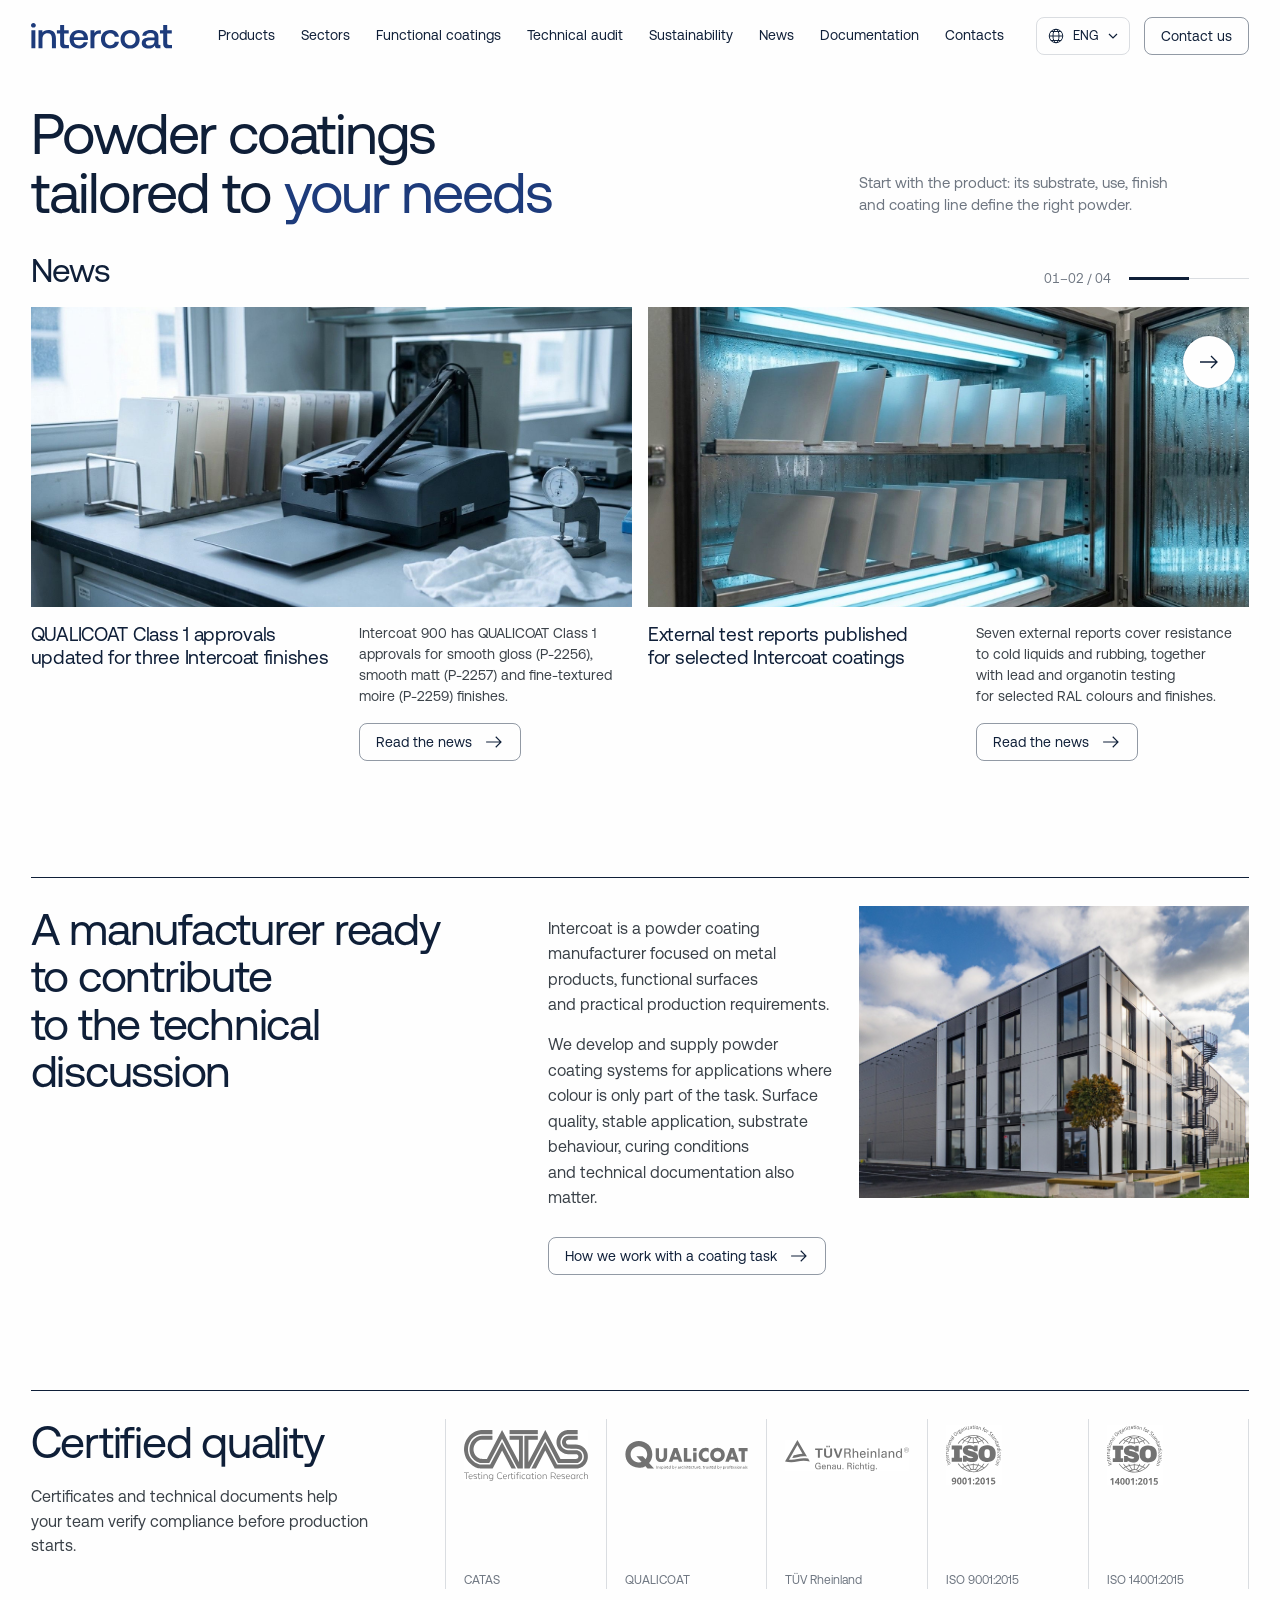
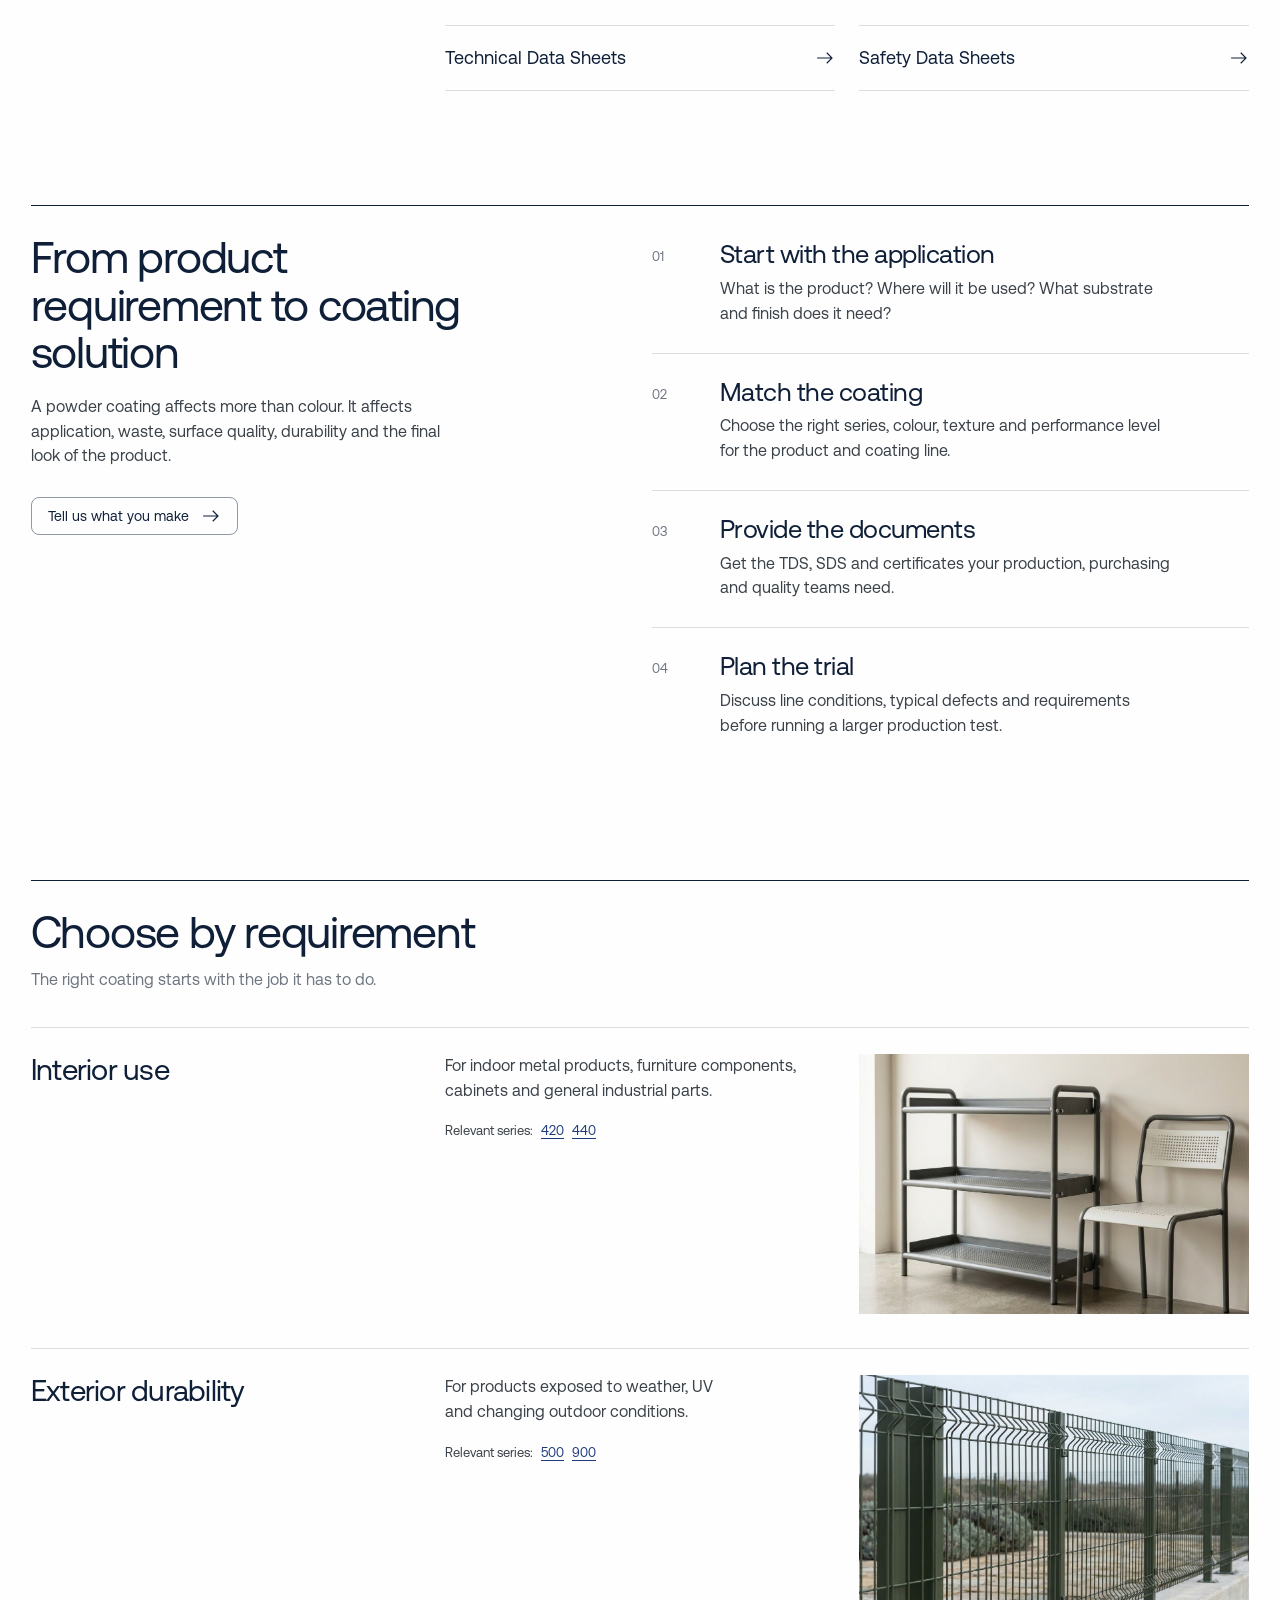
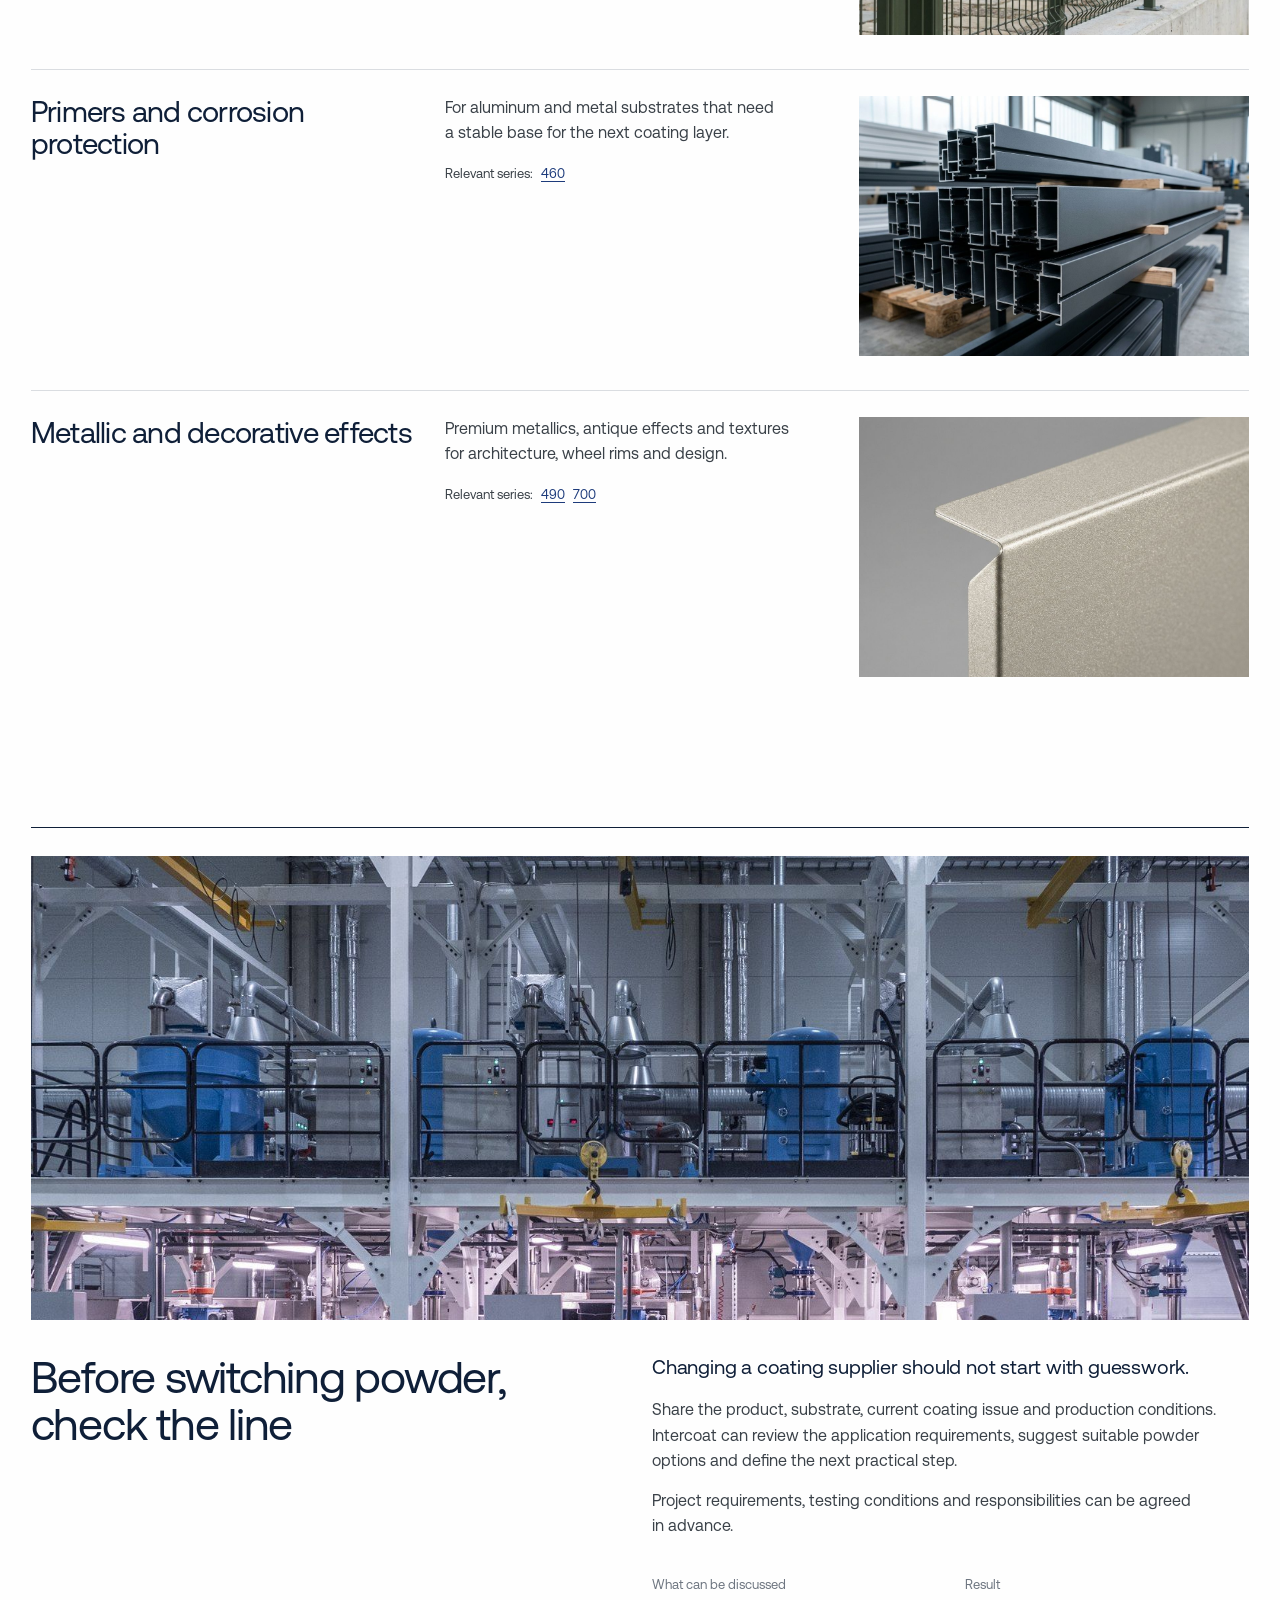
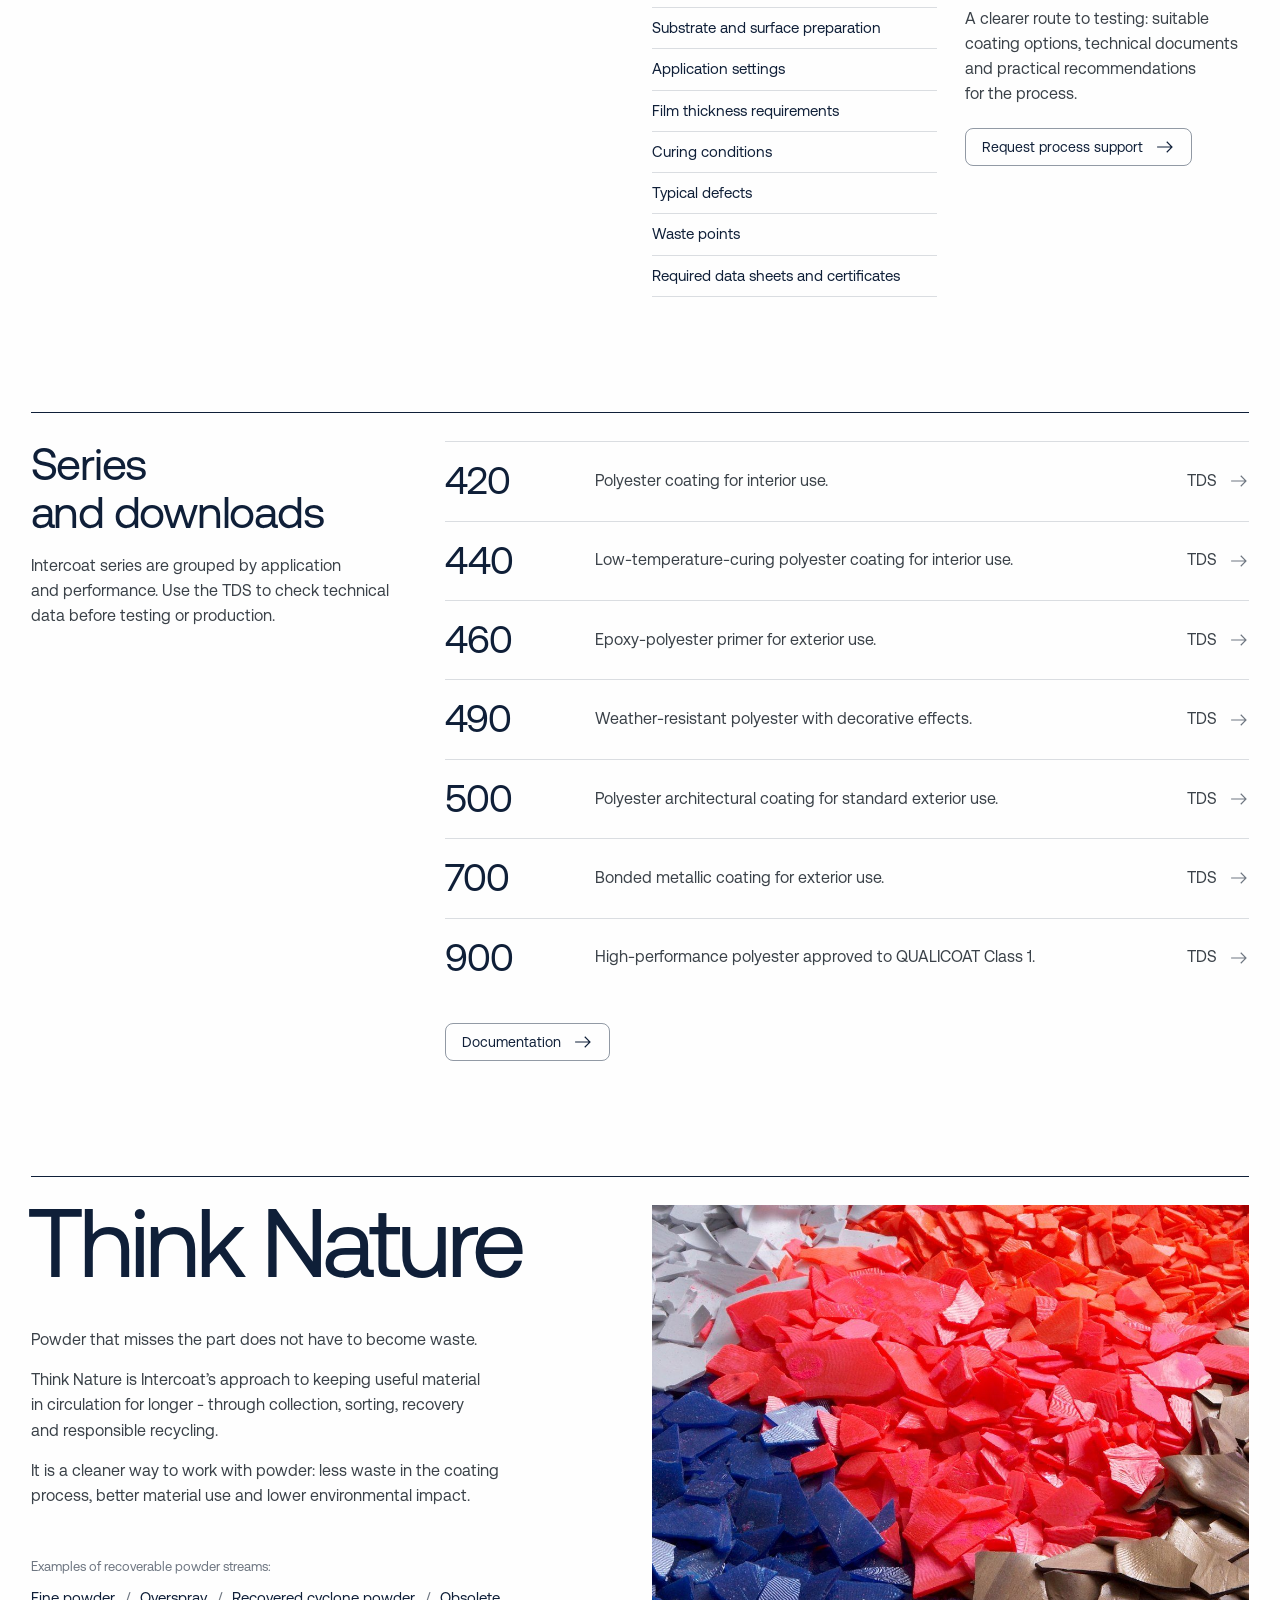
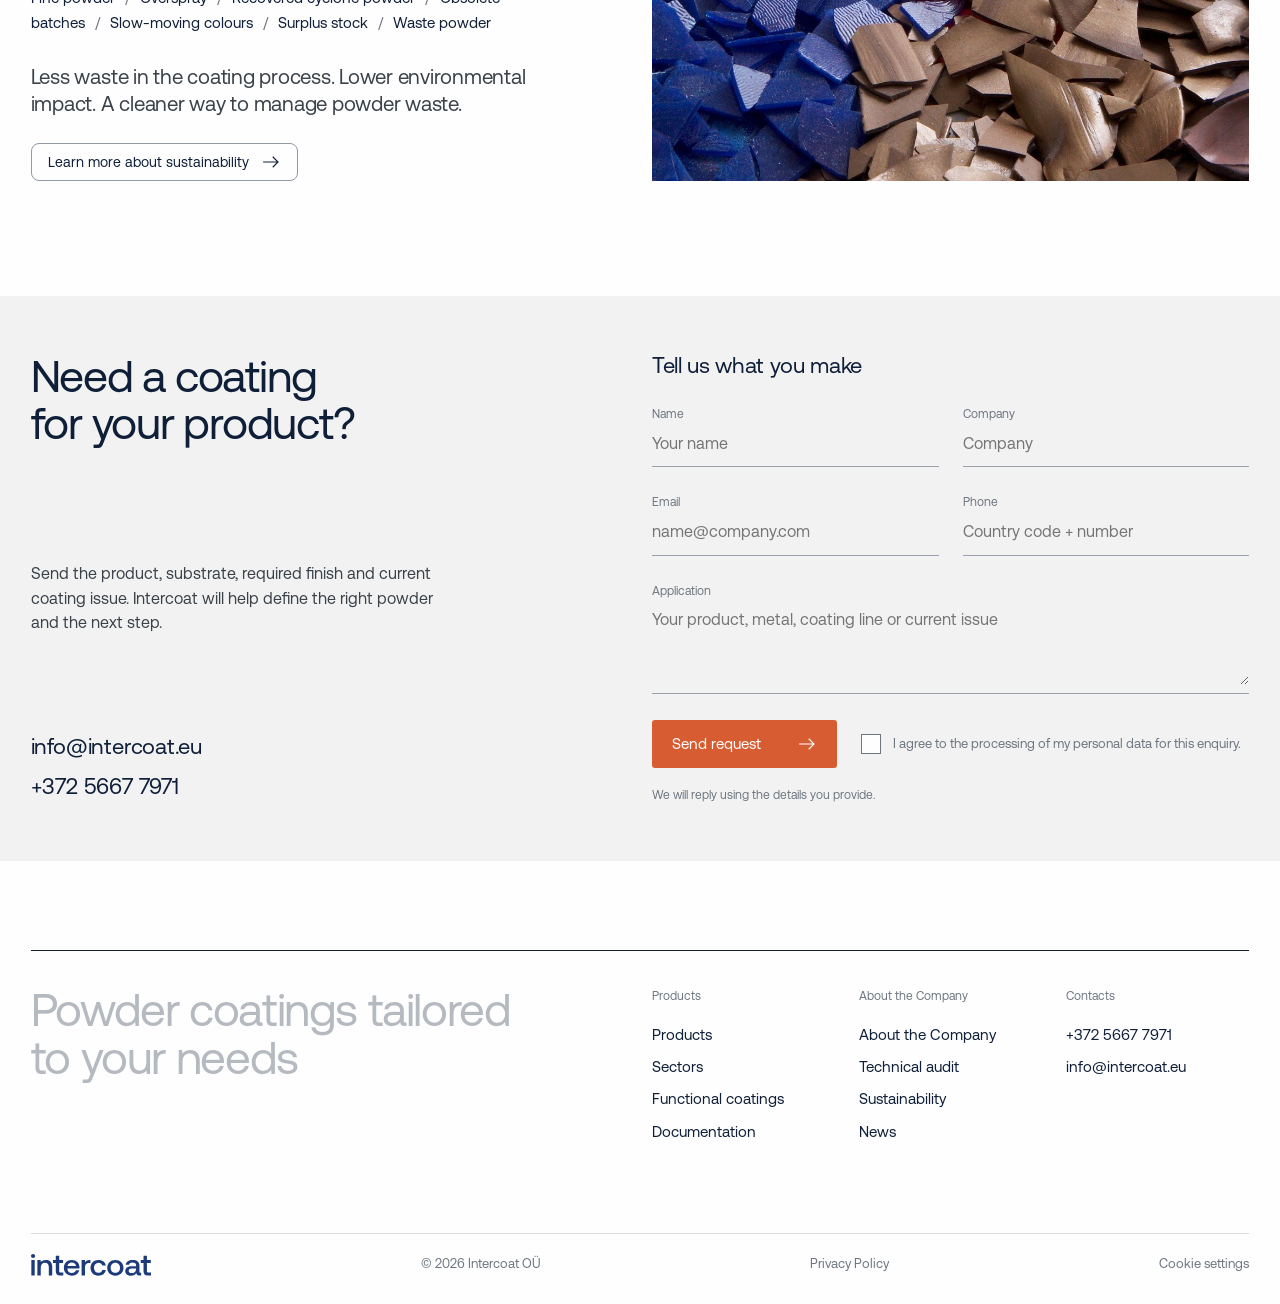
==== commit db63059f: "Intercoat concepts preview" ====
--- a/c1/index.html
+++ b/c1/index.html
@@ -1,123 +1,35 @@
-<!DOCTYPE html>
-<html data-ic-tri="" lang="en"><head><meta charset="utf-8"/><meta content="width=device-width, initial-scale=1" name="viewport"/><title>Intercoat — Концепция V1</title><link href="style.css?v=1792009986" rel="stylesheet"/><link href="ui.css?v=1792009986" rel="stylesheet"/><script defer="" src="ui.js?v=1792009986"></script><link href="restore.css?v=1792009986" rel="stylesheet"/><script defer="" src="restore.js?v=1792009986"></script></head>
-<body><!-- CONTENT: homepage copy and news images from https://www.intercoat.eu/en; 500/700/900 from https://www.intercoat.eu/en/documentation. Form fields are functional interface text. MOTION: finite news slider on click; no autoplay, no loop. Dialog opacity 0.2s; colour-only hover, no moving arrows. V1 corner triangles reveal once; V4 slow square-wave background kept from approved concept. Reduced-motion disables motion. -->
-<main data-name="Intercoat — Home · Variant A (light)"><header class="row" data-name="Header" id="header">
-<a aria-label="Intercoat home" class="logo-link" href="#heroA"><img alt="intercoat" class="logo" data-name="Logo" src="img/logo-blue.svg?v=1792009986"/></a>
-<nav class="row" data-name="Nav"><a href="#series">Products</a><a href="#apps">Sectors</a><a href="https://www.intercoat.eu/en/functional-coatings" rel="noopener noreferrer" target="_blank">Functional coatings</a><a href="#tech">Technical audit</a><a href="#nature">Sustainability</a><a href="#news">News</a><a href="#certs">Documentation</a><a href="#contact">Contacts</a></nav>
-<div class="act row" data-name="Header / Actions"><div class="lang row" data-name="Lang switch"><select aria-label="Select language" class="simple-lang"><option value="https://www.intercoat.eu/en">English</option><option value="https://www.intercoat.eu/de">Deutsch</option><option value="https://www.intercoat.eu/et">Eesti</option><option value="https://www.intercoat.eu/fi">Suomi</option><option value="https://www.intercoat.eu/pl">Polski</option><option value="https://www.intercoat.eu/sl">Slovenščina</option><option value="https://www.intercoat.eu/sk">Slovenčina</option><option value="https://www.intercoat.eu/lt">Lietuvių</option><option value="https://www.intercoat.eu/sr">Srpski</option><option value="https://www.intercoat.eu/kk">Қазақша</option><option value="https://www.intercoat.eu/ky">Кыргызча</option><option value="https://www.intercoat.eu/lv">Latviešu</option><option value="https://www.intercoat.eu/fr">Français</option><option value="https://www.intercoat.eu/cs">Čeština</option><option value="https://www.intercoat.eu/hu">Magyar</option><option value="https://www.intercoat.eu/ro">Română</option><option value="https://www.intercoat.eu/bg">Български</option><option value="https://www.intercoat.eu/ru">Русский</option></select></div><a class="btn btn-b" data-comp="Button/Blue S" data-name="Button / Contact" href="#contact">Contact us<svg aria-hidden="true" class="arr" fill="none" height="16" viewbox="0 0 22 16" width="22"><path d="M2 8h17M13 2l6 6-6 6" stroke="currentColor" stroke-width="1.3"></path></svg></a><button aria-expanded="false" aria-label="Open menu" class="burger" data-name="Burger" type="button"><i></i><i></i><i></i></button></div>
-</header>
+<!doctype html>
+<html lang="en"><head><meta charset="utf-8"><meta name="viewport" content="width=device-width,initial-scale=1">
+<title>Intercoat — Концепция V1</title><meta name="description" content="Start with the product: its substrate, use, finish and coating line define the right powder.">
+<link rel="stylesheet" href="v1.css?v=1792017594"><link rel="stylesheet" href="ui.css?v=1792017594"></head>
+<body>
+<!-- CONTENT: homepage copy and news images from https://www.intercoat.eu/en; series 500/700/900 from https://www.intercoat.eu/en/documentation. Form labels are functional interface text.
+     MOTION: the only animations are the news switcher and the language list. News: a short horizontal scroll to the next card on arrow click or swipe, snapping to cards; no autoplay, no loop, no parallax. Link and button hover change colour only. Contact dialog fades in 0.2s. Language list: a 0.2s fade when it opens, closes on Esc, outside click or the close button. Reduced-motion switches the scroll to an instant jump and removes the fade. -->
+<header id="header"><div class="wrap hd"><a class="logo" href="#top" aria-label="Intercoat"><img src="img/logo-blue.svg?v=1792017594" alt="Intercoat"></a><nav aria-label="Main"><a href="#series">Products</a><a href="#apps">Sectors</a><a href="https://www.intercoat.eu/en/functional-coatings" target="_blank" rel="noopener noreferrer">Functional coatings</a><a href="#tech">Technical audit</a><a href="#nature">Sustainability</a><a href="#news">News</a><a href="#certs">Documentation</a><a href="#contact">Contacts</a></nav><div class="act"><button type="button" class="language-trigger" aria-controls="language-panel" aria-expanded="false" aria-label="Select language"><svg aria-hidden="true" fill="none" height="18" stroke="currentColor" stroke-width="1.3" viewBox="0 0 24 24" width="18"><circle cx="12" cy="12" r="9"></circle><ellipse cx="12" cy="12" rx="4" ry="9"></ellipse><path d="M3 12h18M5 6h14M5 18h14"></path></svg><span>ENG</span><svg class="chev" aria-hidden="true" fill="none" height="12" viewBox="0 0 12 12" width="12"><path d="M2 4l4 4 4-4" stroke="currentColor" stroke-width="1.2"></path></svg></button><a class="pill-btn" href="#contact">Contact us</a><button class="burger" type="button" aria-label="Menu" aria-expanded="false"><i></i><i></i></button></div><div class="language-panel" id="language-panel" hidden><div class="language-head"><h3>Select your language</h3><button type="button" class="close-language" aria-label="Close language selector">×</button></div><p>Choose a language on intercoat.eu</p><input class="language-search" type="search" placeholder="Search languages" aria-label="Search languages"><div class="language-options"><a class="language-option current" data-search="English" href="https://www.intercoat.eu/en" lang="en" target="_blank" rel="noopener noreferrer"><span>English</span><span>ENG</span></a><a class="language-option" data-search="Deutsch" href="https://www.intercoat.eu/de" lang="de" target="_blank" rel="noopener noreferrer"><span>Deutsch</span><span>DEU</span></a><a class="language-option" data-search="Eesti" href="https://www.intercoat.eu/et" lang="et" target="_blank" rel="noopener noreferrer"><span>Eesti</span><span>EST</span></a><a class="language-option" data-search="Suomi" href="https://www.intercoat.eu/fi" lang="fi" target="_blank" rel="noopener noreferrer"><span>Suomi</span><span>FIN</span></a><a class="language-option" data-search="Polski" href="https://www.intercoat.eu/pl" lang="pl" target="_blank" rel="noopener noreferrer"><span>Polski</span><span>POL</span></a><a class="language-option" data-search="Slovenščina" href="https://www.intercoat.eu/sl" lang="sl" target="_blank" rel="noopener noreferrer"><span>Slovenščina</span><span>SLV</span></a><a class="language-option" data-search="Slovenčina" href="https://www.intercoat.eu/sk" lang="sk" target="_blank" rel="noopener noreferrer"><span>Slovenčina</span><span>SVK</span></a><a class="language-option" data-search="Lietuvių" href="https://www.intercoat.eu/lt" lang="lt" target="_blank" rel="noopener noreferrer"><span>Lietuvių</span><span>LIT</span></a><a class="language-option" data-search="Srpski" href="https://www.intercoat.eu/sr" lang="sr" target="_blank" rel="noopener noreferrer"><span>Srpski</span><span>SRP</span></a><a class="language-option" data-search="Қазақша" href="https://www.intercoat.eu/kk" lang="kk" target="_blank" rel="noopener noreferrer"><span>Қазақша</span><span>KAZ</span></a><a class="language-option" data-search="Кыргызча" href="https://www.intercoat.eu/ky" lang="ky" target="_blank" rel="noopener noreferrer"><span>Кыргызча</span><span>KGZ</span></a><a class="language-option" data-search="Latviešu" href="https://www.intercoat.eu/lv" lang="lv" target="_blank" rel="noopener noreferrer"><span>Latviešu</span><span>LAV</span></a><a class="language-option" data-search="Français" href="https://www.intercoat.eu/fr" lang="fr" target="_blank" rel="noopener noreferrer"><span>Français</span><span>FRA</span></a><a class="language-option" data-search="Čeština" href="https://www.intercoat.eu/cs" lang="cs" target="_blank" rel="noopener noreferrer"><span>Čeština</span><span>CES</span></a><a class="language-option" data-search="Magyar" href="https://www.intercoat.eu/hu" lang="hu" target="_blank" rel="noopener noreferrer"><span>Magyar</span><span>HUN</span></a><a class="language-option" data-search="Română" href="https://www.intercoat.eu/ro" lang="ro" target="_blank" rel="noopener noreferrer"><span>Română</span><span>RON</span></a><a class="language-option" data-search="Български" href="https://www.intercoat.eu/bg" lang="bg" target="_blank" rel="noopener noreferrer"><span>Български</span><span>BGR</span></a><a class="language-option" data-search="Русский" href="https://www.intercoat.eu/ru" lang="ru" target="_blank" rel="noopener noreferrer"><span>Русский</span><span>RUS</span></a></div><p class="language-empty" hidden>No language found</p></div></div><div class="mnav"><a href="#series">Products</a><a href="#apps">Sectors</a><a href="https://www.intercoat.eu/en/functional-coatings" target="_blank" rel="noopener noreferrer">Functional coatings</a><a href="#tech">Technical audit</a><a href="#nature">Sustainability</a><a href="#news">News</a><a href="#certs">Documentation</a><a href="#contact">Contacts</a><a href="#contact">Contact us</a></div></header>
+<main id="top">
+<section id="news" aria-label="News"><div class="wrap">
+<div class="g12 intro"><h1>Powder coatings<br>tailored to <span>your needs</span></h1><p>Start with the product: its substrate, use, finish and coating line define the right powder.</p></div>
+<div class="news-head"><h2>News</h2><div class="news-meta"><span class="news-count" aria-live="polite">01–02 / 04</span><span class="bar"><b></b></span></div></div>
+<div class="news-view" data-v5-news><div class="track" tabindex="0" role="group" aria-roledescription="carousel" aria-label="News"><article class="ncard"><a class="ph" href="https://www.intercoat.eu/en/news/qualicoat-approvals" target="_blank" rel="noopener noreferrer" tabindex="-1" aria-hidden="true"><img src="img/news-qualicoat.jpg?v=1792017594" alt="Benchtop spectrophotometer and a rack of coated test panels in a coatings laboratory" loading="eager"></a><div class="tx"><h3><a href="https://www.intercoat.eu/en/news/qualicoat-approvals" target="_blank" rel="noopener noreferrer">QUALICOAT Class 1 approvals updated for three Intercoat finishes</a></h3><p>Intercoat 900 has QUALICOAT Class 1 approvals for smooth gloss (P-2256), smooth matt (P-2257) and fine-textured moire (P-2259) finishes.</p><a class="pill-btn" href="https://www.intercoat.eu/en/news/qualicoat-approvals" target="_blank" rel="noopener noreferrer">Read the news<svg class="arr" viewBox="0 0 22 16" fill="none" aria-hidden="true"><path d="M2 8h17M13 2l6 6-6 6" stroke="currentColor" stroke-width="1.3"/></svg></a></div></article><article class="ncard"><a class="ph" href="https://www.intercoat.eu/en/news/external-test-protocols" target="_blank" rel="noopener noreferrer" tabindex="-1" aria-hidden="true"><img src="img/news-protocols.jpg?v=1792017594" alt="Coated test panels inside a UV test chamber" loading="eager"></a><div class="tx"><h3><a href="https://www.intercoat.eu/en/news/external-test-protocols" target="_blank" rel="noopener noreferrer">External test reports published for selected Intercoat coatings</a></h3><p>Seven external reports cover resistance to cold liquids and rubbing, together with lead and organotin testing for selected RAL colours and finishes.</p><a class="pill-btn" href="https://www.intercoat.eu/en/news/external-test-protocols" target="_blank" rel="noopener noreferrer">Read the news<svg class="arr" viewBox="0 0 22 16" fill="none" aria-hidden="true"><path d="M2 8h17M13 2l6 6-6 6" stroke="currentColor" stroke-width="1.3"/></svg></a></div></article><article class="ncard"><a class="ph" href="https://www.intercoat.eu/en/news/matt-ral-7009-9003" target="_blank" rel="noopener noreferrer" tabindex="-1" aria-hidden="true"><img src="img/news-matt.jpg?v=1792017594" alt="Bent blue powder-coated sheet with a soft matt finish" loading="eager"></a><div class="tx"><h3><a href="https://www.intercoat.eu/en/news/matt-ral-7009-9003" target="_blank" rel="noopener noreferrer">New matt finishes in RAL 7009 and RAL 9003</a></h3><p>Intercoat has developed new matt powder coatings with approximately 30% gloss in RAL 7009 Green grey and RAL 9003 Signal white.</p><a class="pill-btn" href="https://www.intercoat.eu/en/news/matt-ral-7009-9003" target="_blank" rel="noopener noreferrer">Read the news<svg class="arr" viewBox="0 0 22 16" fill="none" aria-hidden="true"><path d="M2 8h17M13 2l6 6-6 6" stroke="currentColor" stroke-width="1.3"/></svg></a></div></article><article class="ncard"><a class="ph" href="https://www.intercoat.eu/en/news/smoother-moire" target="_blank" rel="noopener noreferrer" tabindex="-1" aria-hidden="true"><img src="img/news-moire.jpg?v=1792017594" alt="Bronze powder-coated sheet with a fine moire texture" loading="eager"></a><div class="tx"><h3><a href="https://www.intercoat.eu/en/news/smoother-moire" target="_blank" rel="noopener noreferrer">Smoother textured finishes for interior applications</a></h3><p>Smoother textured finishes are available for interior metal products where the texture should look controlled and refined.</p><a class="pill-btn" href="https://www.intercoat.eu/en/news/smoother-moire" target="_blank" rel="noopener noreferrer">Read the news<svg class="arr" viewBox="0 0 22 16" fill="none" aria-hidden="true"><path d="M2 8h17M13 2l6 6-6 6" stroke="currentColor" stroke-width="1.3"/></svg></a></div></article></div>
+<button class="nav-btn prev" type="button" aria-label="Previous news" disabled><svg viewBox="0 0 22 16" fill="none" aria-hidden="true"><path d="M20 8H3M9 2L3 8l6 6" stroke="currentColor" stroke-width="1.3"/></svg></button><button class="nav-btn next" type="button" aria-label="Next news"><svg viewBox="0 0 22 16" fill="none" aria-hidden="true"><path d="M2 8h17M13 2l6 6-6 6" stroke="currentColor" stroke-width="1.3"/></svg></button></div>
+</div></section>
 
+<section class="sec co" id="about"><div class="wrap"><div class="rule row3"><h2>A manufacturer ready to contribute to the technical discussion</h2><div class="copy"><p>Intercoat is a powder coating manufacturer focused on metal products, functional surfaces and practical production requirements.</p><p>We develop and supply powder coating systems for applications where colour is only part of the task. Surface quality, stable application, substrate behaviour, curing conditions and technical documentation also matter.</p><button class="pill-btn company-toggle" type="button" aria-expanded="false" data-open="How we work with a coating task" data-close="Back to the photo"><span class="lbl">How we work with a coating task</span><svg class="arr" viewBox="0 0 22 16" fill="none" aria-hidden="true"><path d="M2 8h17M13 2l6 6-6 6" stroke="currentColor" stroke-width="1.3"/></svg></button></div><div class="vis"><img src="img/company.jpg?v=1792017594" alt="The coating plant seen from outside: a light panelled facade beside the production hall"><div class="long" hidden><p>Intercoat is a powder coating manufacturer for companies that produce metal products and need a coating that fits their application, not only their colour reference.</p><p>The people behind Intercoat work with the questions that usually decide whether a coating will be suitable for production: the substrate, the shape of the part, the required finish, the curing process, functional surface needs and the documents required before testing.</p><p>This is why our starting point is simple: show us the product, the surface and the task it has to perform. From there, we can help define the coating direction, prepare the technical information and plan the next practical step.</p></div></div></div></div></section>
 
+<section class="sec cq" id="certs"><div class="wrap"><div class="rule g12"><div class="head"><h2>Certified quality</h2><p>Certificates and technical documents help your team verify compliance before production starts.</p></div><div class="marks"><div class="mark"><img src="img/certs/catas_2d5f42d5e2.svg?v=1792017594" alt="CATAS"><span>CATAS</span></div><div class="mark"><img src="img/certs/qualicoat_4cabadf883.svg?v=1792017594" alt="QUALICOAT"><span>QUALICOAT</span></div><div class="mark"><img src="img/certs/tuv_rheinland_47c703d616.svg?v=1792017594" alt="TÜV Rheinland"><span>TÜV Rheinland</span></div><div class="mark"><img src="img/certs/iso_9001_5d75c000ea.svg?v=1792017594" alt="ISO 9001:2015"><span>ISO 9001:2015</span></div><div class="mark"><img src="img/certs/iso_14001_3194e5c99c.svg?v=1792017594" alt="ISO 14001:2015"><span>ISO 14001:2015</span></div></div><div class="docs"><a href="https://www.intercoat.eu/en/documentation">Technical Data Sheets<svg class="arr" viewBox="0 0 22 16" fill="none" aria-hidden="true"><path d="M2 8h17M13 2l6 6-6 6" stroke="currentColor" stroke-width="1.3"/></svg></a><a href="https://www.intercoat.eu/en/documentation">Safety Data Sheets<svg class="arr" viewBox="0 0 22 16" fill="none" aria-hidden="true"><path d="M2 8h17M13 2l6 6-6 6" stroke="currentColor" stroke-width="1.3"/></svg></a></div></div></div></section>
 
+<section class="sec st" id="custom"><div class="wrap"><div class="rule g12"><div class="head"><h2>From product requirement to coating solution</h2><p>A powder coating affects more than colour. It affects application, waste, surface quality, durability and the final look of the product.</p><a class="pill-btn" href="#contact">Tell us what you make<svg class="arr" viewBox="0 0 22 16" fill="none" aria-hidden="true"><path d="M2 8h17M13 2l6 6-6 6" stroke="currentColor" stroke-width="1.3"/></svg></a></div><ol><li><i>01</i><h3>Start with the application</h3><p>What is the product? Where will it be used? What substrate and finish does it need?</p></li><li><i>02</i><h3>Match the coating</h3><p>Choose the right series, colour, texture and performance level for the product and coating line.</p></li><li><i>03</i><h3>Provide the documents</h3><p>Get the TDS, SDS and certificates your production, purchasing and quality teams need.</p></li><li><i>04</i><h3>Plan the trial</h3><p>Discuss line conditions, typical defects and requirements before running a larger production test.</p></li></ol></div></div></section>
 
+<section class="sec rq" id="apps"><div class="wrap"><div class="rule"><h2>Choose by requirement</h2><p class="sub">The right coating starts with the job it has to do.</p></div><div class="items"><div class="item"><h3>Interior use</h3><div class="tx"><p>For indoor metal products, furniture components, cabinets and general industrial parts.</p><p class="ser">Relevant series:<a href="#series">420</a><a href="#series">440</a></p></div><div class="ph"><img src="img/req-interior.jpg?v=1792017594" alt="Powder-coated tubular steel shelving and a steel chair in a daylit room"></div></div><div class="item"><h3>Exterior durability</h3><div class="tx"><p>For products exposed to weather, UV and changing outdoor conditions.</p><p class="ser">Relevant series:<a href="#series">500</a><a href="#series">900</a></p></div><div class="ph"><img src="img/req-exterior.jpg?v=1792017594" alt="A green powder-coated welded mesh fence along a concrete base"></div></div><div class="item"><h3>Primers and corrosion protection</h3><div class="tx"><p>For aluminum and metal substrates that need a stable base for the next coating layer.</p><p class="ser">Relevant series:<a href="#series">460</a></p></div><div class="ph"><img src="img/req-primer.jpg?v=1792017594" alt="Stacks of aluminium profiles in a production hall"></div></div><div class="item"><h3>Metallic and decorative effects</h3><div class="tx"><p>Premium metallics, antique effects and textures for architecture, wheel rims and design.</p><p class="ser">Relevant series:<a href="#series">490</a><a href="#series">700</a></p></div><div class="ph"><img src="img/req-metallic.jpg?v=1792017594" alt="A bent sheet with a fine metallic powder coating"></div></div></div></div></section>
 
+<section class="sec au" id="tech"><div class="wrap"><div class="rule"><div class="wide"><img src="img/audit.jpg?v=1792017594" alt="Powder production hall: mixing vessels on the upper deck and collection hoppers on the floor below"></div><div class="g12"><h2>Before switching powder, check the line</h2><div class="body"><p class="lead">Changing a coating supplier should not start with guesswork.</p><div class="copy"><p>Share the product, substrate, current coating issue and production conditions. Intercoat can review the application requirements, suggest suitable powder options and define the next practical step.</p><p>Project requirements, testing conditions and responsibilities can be agreed in advance.</p></div><div class="two"><div><h3>What can be discussed</h3><ul><li>Substrate and surface preparation</li><li>Application settings</li><li>Film thickness requirements</li><li>Curing conditions</li><li>Typical defects</li><li>Waste points</li><li>Required data sheets and certificates</li></ul></div><div><h3>Result</h3><p>A clearer route to testing: suitable coating options, technical documents and practical recommendations for the process.</p><a class="pill-btn" href="#contact">Request process support<svg class="arr" viewBox="0 0 22 16" fill="none" aria-hidden="true"><path d="M2 8h17M13 2l6 6-6 6" stroke="currentColor" stroke-width="1.3"/></svg></a></div></div></div></div></div></div></section>
 
+<section class="sec se" id="series"><div class="wrap"><div class="rule g12"><div class="head"><h2>Series and downloads</h2><p>Intercoat series are grouped by application and performance. Use the TDS to check technical data before testing or production.</p></div><div class="list"><a class="r" href="https://www.intercoat.eu/en/documentation/tds/intercoat-420-industrial"><b>420</b><span>Polyester coating for interior use.</span><em><span>TDS</span><svg class="arr" viewBox="0 0 22 16" fill="none" aria-hidden="true"><path d="M2 8h17M13 2l6 6-6 6" stroke="currentColor" stroke-width="1.3"/></svg></em></a><a class="r" href="https://www.intercoat.eu/en/documentation/tds/intercoat-440-lt"><b>440</b><span>Low-temperature-curing polyester coating for interior use.</span><em><span>TDS</span><svg class="arr" viewBox="0 0 22 16" fill="none" aria-hidden="true"><path d="M2 8h17M13 2l6 6-6 6" stroke="currentColor" stroke-width="1.3"/></svg></em></a><a class="r" href="https://www.intercoat.eu/en/documentation/tds/intercoat-460-primer"><b>460</b><span>Epoxy-polyester primer for exterior use.</span><em><span>TDS</span><svg class="arr" viewBox="0 0 22 16" fill="none" aria-hidden="true"><path d="M2 8h17M13 2l6 6-6 6" stroke="currentColor" stroke-width="1.3"/></svg></em></a><a class="r" href="https://www.intercoat.eu/en/documentation/tds/intercoat-490-metallic-dry"><b>490</b><span>Weather-resistant polyester with decorative effects.</span><em><span>TDS</span><svg class="arr" viewBox="0 0 22 16" fill="none" aria-hidden="true"><path d="M2 8h17M13 2l6 6-6 6" stroke="currentColor" stroke-width="1.3"/></svg></em></a><a class="r" href="https://www.intercoat.eu/en/documentation/tds/intercoat-500-standard"><b>500</b><span>Polyester architectural coating for standard exterior use.</span><em><span>TDS</span><svg class="arr" viewBox="0 0 22 16" fill="none" aria-hidden="true"><path d="M2 8h17M13 2l6 6-6 6" stroke="currentColor" stroke-width="1.3"/></svg></em></a><a class="r" href="https://www.intercoat.eu/en/documentation/tds/intercoat-700-metallic-bonding"><b>700</b><span>Bonded metallic coating for exterior use.</span><em><span>TDS</span><svg class="arr" viewBox="0 0 22 16" fill="none" aria-hidden="true"><path d="M2 8h17M13 2l6 6-6 6" stroke="currentColor" stroke-width="1.3"/></svg></em></a><a class="r" href="https://www.intercoat.eu/en/documentation/tds/intercoat-900-q1"><b>900</b><span>High-performance polyester approved to QUALICOAT Class 1.</span><em><span>TDS</span><svg class="arr" viewBox="0 0 22 16" fill="none" aria-hidden="true"><path d="M2 8h17M13 2l6 6-6 6" stroke="currentColor" stroke-width="1.3"/></svg></em></a><a class="pill-btn more" href="https://www.intercoat.eu/en/documentation">Documentation<svg class="arr" viewBox="0 0 22 16" fill="none" aria-hidden="true"><path d="M2 8h17M13 2l6 6-6 6" stroke="currentColor" stroke-width="1.3"/></svg></a></div></div></div></section>
 
+<section class="sec nt" id="nature"><div class="wrap"><div class="rule g12"><div class="copy"><div class="top"><h2>Think Nature</h2><div class="paras"><p>Powder that misses the part does not have to become waste.</p><p>Think Nature is Intercoat’s approach to keeping useful material in circulation for longer - through collection, sorting, recovery and responsible recycling.</p><p>It is a cleaner way to work with powder: less waste in the coating process, better material use and lower environmental impact.</p></div></div><div class="bottom"><div class="streams"><h3>Examples of recoverable powder streams:</h3><p><span>Fine powder</span><span>Overspray</span><span>Recovered cyclone powder</span><span>Obsolete batches</span><span>Slow-moving colours</span><span>Surplus stock</span><span>Waste powder</span></p></div><p class="note">Less waste in the coating process. Lower environmental impact. A cleaner way to manage powder waste.</p><a class="pill-btn" href="https://www.intercoat.eu/en/sustainability">Learn more about sustainability<svg class="arr" viewBox="0 0 22 16" fill="none" aria-hidden="true"><path d="M2 8h17M13 2l6 6-6 6" stroke="currentColor" stroke-width="1.3"/></svg></a></div></div><div class="ph"><img src="img/nature.jpg?v=1792017594" alt="Sorted powder chips in blue, red, grey and bronze, collected for recovery"></div></div></div></section>
 
-
-
-<section data-name="Hero / Light" id="heroA">
-<div class="top row" data-name="Hero / Title row">
-<h1>Powder coatings<br/>tailored to <br/><span>your needs</span></h1>
-<div class="aside col" data-name="Hero / Aside">
-<p>Start with the product: its substrate, use, finish and coating line define the right powder.</p>
-<a class="btn btn-o" data-comp="Button/Primary" data-name="Button / Primary" href="https://www.intercoat.eu/en/company">About the Company<svg aria-hidden="true" class="arr" fill="none" height="16" viewbox="0 0 22 16" width="22"><path d="M2 8h17M13 2l6 6-6 6" stroke="currentColor" stroke-width="1.3"></path></svg></a>
-</div>
-</div>
-
-<div class="gallery row" data-name="Hero / Gallery">
-<div class="g1 cover" data-name="Photo / Facade" style="background-image:url(img/facade.jpg)"><i class="tri" data-name="Geo / Triangle" style="background:#D75C32;clip-path:polygon(0 0,100% 0,0 100%);left:0;top:0;width:150px;height:150px"></i></div>
-<div class="g2 col">
-<div class="cover" data-name="Photo / Powder" style="background-image:url(img/powder-hero.jpg);background-position:center 55%"></div>
-<div class="cover" data-name="Photo / Coating line" style="background-image:url(img/line.jpg)"><i class="tri" data-name="Geo / Triangle" style="background:#1D3B7B;clip-path:polygon(100% 0,100% 100%,0 100%);right:0;bottom:0;width:120px;height:200px"></i></div>
-</div>
-</div>
-</section><section class="sec" data-name="08 News" id="news">
-<div class="head row"><div class="hl col"><div class="eyebrow"><span class="n">01</span><span class="d"></span><span>News</span></div><h2>News</h2></div></div>
-<div aria-label="News" aria-roledescription="carousel" class="ic-slider col" data-ic-slider="" data-name="News / Slider" role="group"><div class="ic-viewport"><div class="ic-track grid row"><a class="n col" data-name="News / 1" href="https://www.intercoat.eu/en/news/qualicoat-approvals" rel="noopener noreferrer" target="_blank"><div aria-label="Benchtop spectrophotometer and a rack of coated test panels in a coatings laboratory" class="ph cover" role="img" style="background-image:url(img/news-qualicoat.jpg)"></div><div class="in col"><h3>QUALICOAT Class 1 approvals updated for three Intercoat finishes</h3><p>Intercoat 900 has QUALICOAT Class 1 approvals for smooth gloss (P-2256), smooth matt (P-2257) and fine-textured moire (P-2259) finishes.</p><span class="news-read">Read the news<svg aria-hidden="true" class="arr" fill="none" height="16" viewbox="0 0 22 16" width="22"><path d="M2 8h17M13 2l6 6-6 6" stroke="currentColor" stroke-width="1.3"></path></svg></span></div></a><a class="n col" data-name="News / 1" href="https://www.intercoat.eu/en/news/external-test-protocols" rel="noopener noreferrer" target="_blank"><div aria-label="Coated test panels inside a UV test chamber" class="ph cover" role="img" style="background-image:url(img/news-protocols.jpg)"></div><div class="in col"><h3>External test reports published for selected Intercoat coatings</h3><p>Seven external reports cover resistance to cold liquids and rubbing, together with lead and organotin testing for selected RAL colours and finishes.</p><span class="news-read">Read the news<svg aria-hidden="true" class="arr" fill="none" height="16" viewbox="0 0 22 16" width="22"><path d="M2 8h17M13 2l6 6-6 6" stroke="currentColor" stroke-width="1.3"></path></svg></span></div></a><a class="n col" data-name="News / 1" href="https://www.intercoat.eu/en/news/matt-ral-7009-9003" rel="noopener noreferrer" target="_blank"><div aria-label="Bent blue powder-coated sheet with a soft matt finish" class="ph cover" role="img" style="background-image:url(img/news-matt.jpg)"></div><div class="in col"><h3>New matt finishes in RAL 7009 and RAL 9003</h3><p>Intercoat has developed new matt powder coatings with approximately 30% gloss in RAL 7009 Green grey and RAL 9003 Signal white.</p><span class="news-read">Read the news<svg aria-hidden="true" class="arr" fill="none" height="16" viewbox="0 0 22 16" width="22"><path d="M2 8h17M13 2l6 6-6 6" stroke="currentColor" stroke-width="1.3"></path></svg></span></div></a><a class="n col" data-name="News / 1" href="https://www.intercoat.eu/en/news/smoother-moire" rel="noopener noreferrer" target="_blank"><div aria-label="Bronze powder-coated sheet with a fine moire texture" class="ph cover" role="img" style="background-image:url(img/news-moire.jpg)"></div><div class="in col"><h3>Smoother textured finishes for interior applications</h3><p>Smoother textured finishes are available for interior metal products where the texture should look controlled and refined.</p><span class="news-read">Read the news<svg aria-hidden="true" class="arr" fill="none" height="16" viewbox="0 0 22 16" width="22"><path d="M2 8h17M13 2l6 6-6 6" stroke="currentColor" stroke-width="1.3"></path></svg></span></div></a></div></div><div class="ic-controls row" data-name="News / Controls"><div class="ic-prog row"><span aria-live="polite" class="ic-count">01–03 / 04</span><i class="ic-bar"><b></b></i></div><div class="ic-btns row"><button aria-label="Previous news" class="ic-prev" data-name="Button / Previous" type="button"><svg aria-hidden="true" class="arr" fill="none" height="16" viewbox="0 0 22 16" width="22"><path d="M20 8H3M9 2L3 8l6 6" stroke="currentColor" stroke-width="1.3"></path></svg></button><button aria-label="Next news" class="ic-next" data-name="Button / Next" type="button"><svg aria-hidden="true" class="arr" fill="none" height="16" viewbox="0 0 22 16" width="22"><path d="M2 8h17M13 2l6 6-6 6" stroke="currentColor" stroke-width="1.3"></path></svg></button></div></div></div>
-</section><section class="sec" data-name="01 About / International brand" id="about">
-<i class="tri" data-name="Geo / Triangle" style="background:#D75C32;clip-path:polygon(0 0,100% 0,100% 100%);right:0;top:0;width:120px;height:120px"></i>
-<div class="wrap row">
-<div class="txt col">
-<div class="eyebrow"><span class="n">02</span><span class="d"></span><span>About the Company</span></div>
-<h2>A manufacturer ready to contribute to the technical discussion</h2>
-<p>Intercoat is a powder coating manufacturer focused on metal products, functional surfaces and practical production requirements.</p>
-<p class="small">We develop and supply powder coating systems for applications where colour is only part of the task. Surface quality, stable application, substrate behaviour, curing conditions and technical documentation also matter.</p>
-<button aria-expanded="false" class="lnk company-toggle" data-close="Back to the photo" data-comp="Link" data-name="Link" data-open="How we work with a coating task" type="button">How we work with a coating task<svg aria-hidden="true" class="arr" fill="none" height="16" viewbox="0 0 22 16" width="22"><path d="M2 8h17M13 2l6 6-6 6" stroke="currentColor" stroke-width="1.3"></path></svg></button>
-</div>
-<div class="company-visual"><img alt="The coating plant seen from outside: a light panelled facade beside the production hall" src="img/company.jpg?v=1792009986"/><div class="company-long" hidden=""><p>Intercoat is a powder coating manufacturer for companies that produce metal products and need a coating that fits their application, not only their colour reference.</p><p>The people behind Intercoat work with the questions that usually decide whether a coating will be suitable for production: the substrate, the shape of the part, the required finish, the curing process, functional surface needs and the documents required before testing.</p><p>This is why our starting point is simple: show us the product, the surface and the task it has to perform. From there, we can help define the coating direction, prepare the technical information and plan the next practical step.</p></div></div>
-</div>
-
-</section><section class="sec" data-name="07 Certificates" id="certs">
-<div class="head row"><div class="hl col"><div class="eyebrow"><span class="n">03</span><span class="d"></span><span>Certified quality</span></div><h2>Certified quality</h2></div>
-<p>Certificates and technical documents help your team verify compliance before production starts.</p></div>
-<div class="grid row">
-<div class="c big col" data-name="Cert / QUALICOAT"><span class="k">QUALICOAT</span><img alt="QUALICOAT" class="cert-logo" src="img/certs/qualicoat_4cabadf883.svg?v=1792009986"/><div class="cert-pair"><img alt="CATAS" class="cert-logo" src="img/certs/catas_2d5f42d5e2.svg?v=1792009986"/><img alt="TÜV Rheinland" class="cert-logo" src="img/certs/tuv_rheinland_47c703d616.svg?v=1792009986"/></div><i class="tri" style="background:#D75C32;clip-path:polygon(100% 0,100% 100%,0 100%);right:0;bottom:0;width:90px;height:90px"></i></div>
-<div class="c col" data-name="Cert / Test protocols"><span class="k">ISO 9001:2015</span><img alt="ISO 9001:2015" class="cert-logo" src="img/certs/iso_9001_5d75c000ea.svg?v=1792009986"/><span class="k">ISO 14001:2015</span><img alt="ISO 14001:2015" class="cert-logo" src="img/certs/iso_14001_3194e5c99c.svg?v=1792009986"/></div>
-<div class="c col" data-name="Cert / Documents"><span class="k">Documentation</span><h3>TDS / SDS</h3><div class="cert-docs col"><a href="https://www.intercoat.eu/en/documentation">Technical Data Sheets<svg aria-hidden="true" class="doc-ic" fill="none" height="22" viewbox="0 0 24 24" width="22"><path d="M7 3.5h7.5L19 8v12.5H7z" stroke="currentColor" stroke-linejoin="round" stroke-width="1.4"></path><path d="M14.5 3.5V8H19M10 13h6M10 16.5h4" stroke="currentColor" stroke-linecap="round" stroke-width="1.4"></path></svg></a><a href="https://www.intercoat.eu/en/documentation">Safety Data Sheets<svg aria-hidden="true" class="doc-ic" fill="none" height="22" viewbox="0 0 24 24" width="22"><path d="M7 3.5h7.5L19 8v12.5H7z" stroke="currentColor" stroke-linejoin="round" stroke-width="1.4"></path><path d="M14.5 3.5V8H19M10 13h6M10 16.5h4" stroke="currentColor" stroke-linecap="round" stroke-width="1.4"></path></svg></a></div></div>
-</div>
-</section><section class="sec" data-name="05 Custom solutions" id="custom">
-<div class="head row"><div class="hl col"><div class="eyebrow"><span class="n">04</span><span class="d"></span><span>Products</span></div><h2>From product requirement to coating solution</h2></div>
-<p>A powder coating affects more than colour. It affects application, waste, surface quality, durability and the final look of the product.</p></div>
-<div class="body row">
-<div class="panel col" data-name="Custom / Panel"><div class="flow steps-flow col"><div class="step-detail row"><span class="step-index">01</span><div><h3>Start with the application</h3><p>What is the product? Where will it be used? What substrate and finish does it need?</p></div></div><div class="step-detail row"><span class="step-index">02</span><div><h3>Match the coating</h3><p>Choose the right series, colour, texture and performance level for the product and coating line.</p></div></div><div class="step-detail row"><span class="step-index">03</span><div><h3>Provide the documents</h3><p>Get the TDS, SDS and certificates your production, purchasing and quality teams need.</p></div></div><div class="step-detail row"><span class="step-index">04</span><div><h3>Plan the trial</h3><p>Discuss line conditions, typical defects and requirements before running a larger production test.</p></div></div></div><a class="lnk" href="#contact">Tell us what you make<svg aria-hidden="true" class="arr" fill="none" height="16" viewbox="0 0 22 16" width="22"><path d="M2 8h17M13 2l6 6-6 6" stroke="currentColor" stroke-width="1.3"></path></svg></a><i class="tri" data-name="Geo / Triangle" style="background:#D75C32;clip-path:polygon(0 0,100% 0,100% 100%);right:0;top:0;width:88px;height:88px"></i></div>
-<div class="photos col">
-<div class="ph cover" data-name="Photo / Lab samples" style="background-image:url(img/lab-samples.jpg);background-position:center 60%"></div>
-<div class="ph cover" data-name="Photo / Architecture" style="background-image:url(img/curve.jpg)"></div>
-</div>
-</div>
-
-</section><section class="sec" data-name="02 Applications" id="apps">
-<div class="head row"><div class="hl col"><div class="eyebrow"><span class="n">05</span><span class="d"></span><span>Sectors</span></div><h2>Choose by requirement</h2></div>
-<p>The right coating starts with the job it has to do.</p></div>
-<div class="grid row" data-name="Applications / Cards">
-<div class="card" data-name="Card / Interior"><div aria-label="Powder-coated tubular steel shelving and a steel chair in a daylit room" class="ph cover" role="img" style="background-image:url(img/req-interior.jpg)"></div><div class="sh"></div><div class="in col"><span class="no">01</span><h3>Interior use</h3><p>For indoor metal products, furniture components, cabinets and general industrial parts.</p><div class="ser row"><span class="">420</span><span class="">440</span></div></div></div>
-<div class="card" data-name="Card / Outdoor"><div aria-label="A green powder-coated welded mesh fence along a concrete base" class="ph cover" role="img" style="background-image:url(img/req-exterior.jpg)"></div><div class="sh"></div><div class="in col"><span class="no">02</span><h3>Exterior durability</h3><p>For products exposed to weather, UV and changing outdoor conditions.</p><div class="ser row"><span class="">500</span><span class="">900</span></div></div></div>
-<div class="card" data-name="Card / Primers"><div aria-label="Stacks of aluminium profiles in a production hall" class="ph cover" role="img" style="background-image:url(img/req-primer.jpg)"></div><div class="sh"></div><div class="in col"><span class="no">03</span><h3>Primers and corrosion protection</h3><p>For aluminum and metal substrates that need a stable base for the next coating layer.</p><div class="ser row"><span class="">460</span></div></div></div>
-<div class="card" data-name="Card / Effects"><div aria-label="A bent sheet with a fine metallic powder coating" class="ph cover" role="img" style="background-image:url(img/req-metallic.jpg)"></div><div class="sh"></div><i class="tri" data-name="Geo / Triangle" style="background:#D75C32;clip-path:polygon(0 0,100% 0,100% 100%);right:0;top:0;width:72px;height:72px"></i><div class="in col"><span class="no">04</span><h3>Metallic and decorative effects</h3><p>Premium metallics, antique effects and textures for architecture, wheel rims and design.</p><div class="ser row"><span class="">490</span><span class="">700</span></div></div></div>
-</div>
-</section><section class="sec" data-name="04 Technical service" id="tech">
-<div class="head row"><div class="hl col"><div class="eyebrow"><span class="n">06</span><span class="d"></span><span>Technical audit</span></div><h2>Before switching powder, check the line</h2></div>
-<p>The right coating starts with the job it has to do.</p></div>
-<div class="body row">
-<div class="l col">
-<div class="callout" data-name="Callout">Changing a coating supplier should not start with guesswork.<i class="tri" data-name="Geo / Triangle" style="background:#D75C32;clip-path:polygon(100% 0,100% 100%,0 100%);right:0;bottom:0;width:48px;height:48px"></i></div>
-<p>Share the product, substrate, current coating issue and production conditions. Intercoat can review the application requirements, suggest suitable powder options and define the next practical step.</p>
-
-<div class="check row" data-name="Audit topics"><h3>What can be discussed</h3><span class="pill">Substrate and surface preparation</span><span class="pill">Application settings</span><span class="pill">Film thickness requirements</span><span class="pill">Curing conditions</span><span class="pill">Typical defects</span><span class="pill">Waste points</span><span class="pill">Required data sheets and certificates</span></div>
-<a class="btn btn-b" href="#contact">Request process support<svg aria-hidden="true" class="arr" fill="none" height="16" viewbox="0 0 22 16" width="22"><path d="M2 8h17M13 2l6 6-6 6" stroke="currentColor" stroke-width="1.3"></path></svg></a></div>
-<div class="r col">
-<div aria-label="Powder production hall: mixing vessels on the upper deck and collection hoppers on the floor below" class="ph cover" data-name="Photo / Coating line" role="img" style="background-image:url(img/audit.jpg)"><i class="tri" data-name="Geo / Triangle" style="background:#1D3B7B;clip-path:polygon(0 0,100% 0,0 100%);left:0;top:0;width:96px;height:96px"></i></div>
-<div class="quote" data-name="Quote">A clearer route to testing: suitable coating options, technical documents and practical recommendations for the process.</div>
-</div>
-</div>
-</section><section class="sec on-dark" data-name="03 Product series" id="series">
-<div class="head row"><div class="hl col"><div class="eyebrow"><span class="n">07</span><span class="d"></span><span>Documentation</span></div><h2>Series and downloads</h2></div>
-<p>Intercoat series are grouped by application and performance. Use the TDS to check technical data before testing or production.</p></div>
-<div class="body row">
-<div class="list col" data-name="Series list"><a class="it" data-name="Series / 420" href="https://www.intercoat.eu/en/documentation/tds/intercoat-420-industrial"><span class="c">420</span><div class="d col"><span class="t">Polyester coating for interior use.</span><span class="s">TDS</span></div><div class="u row"><svg aria-hidden="true" class="doc-ic" fill="none" height="22" viewbox="0 0 24 24" width="22"><path d="M7 3.5h7.5L19 8v12.5H7z" stroke="currentColor" stroke-linejoin="round" stroke-width="1.4"></path><path d="M14.5 3.5V8H19M10 13h6M10 16.5h4" stroke="currentColor" stroke-linecap="round" stroke-width="1.4"></path></svg></div></a><a class="it" data-name="Series / 420" href="https://www.intercoat.eu/en/documentation/tds/intercoat-440-lt"><span class="c">440</span><div class="d col"><span class="t">Low-temperature-curing polyester coating for interior use.</span><span class="s">TDS</span></div><div class="u row"><svg aria-hidden="true" class="doc-ic" fill="none" height="22" viewbox="0 0 24 24" width="22"><path d="M7 3.5h7.5L19 8v12.5H7z" stroke="currentColor" stroke-linejoin="round" stroke-width="1.4"></path><path d="M14.5 3.5V8H19M10 13h6M10 16.5h4" stroke="currentColor" stroke-linecap="round" stroke-width="1.4"></path></svg></div></a><a class="it" data-name="Series / 420" href="https://www.intercoat.eu/en/documentation/tds/intercoat-460-primer"><span class="c">460</span><div class="d col"><span class="t">Epoxy-polyester primer for exterior use.</span><span class="s">TDS</span></div><div class="u row"><svg aria-hidden="true" class="doc-ic" fill="none" height="22" viewbox="0 0 24 24" width="22"><path d="M7 3.5h7.5L19 8v12.5H7z" stroke="currentColor" stroke-linejoin="round" stroke-width="1.4"></path><path d="M14.5 3.5V8H19M10 13h6M10 16.5h4" stroke="currentColor" stroke-linecap="round" stroke-width="1.4"></path></svg></div></a><a class="it" data-name="Series / 420" href="https://www.intercoat.eu/en/documentation/tds/intercoat-490-metallic-dry"><span class="c">490</span><div class="d col"><span class="t">Weather-resistant polyester with decorative effects.</span><span class="s">TDS</span></div><div class="u row"><svg aria-hidden="true" class="doc-ic" fill="none" height="22" viewbox="0 0 24 24" width="22"><path d="M7 3.5h7.5L19 8v12.5H7z" stroke="currentColor" stroke-linejoin="round" stroke-width="1.4"></path><path d="M14.5 3.5V8H19M10 13h6M10 16.5h4" stroke="currentColor" stroke-linecap="round" stroke-width="1.4"></path></svg></div></a><a class="it" data-name="Series / 420" href="https://www.intercoat.eu/en/documentation/tds/intercoat-500-standard"><span class="c">500</span><div class="d col"><span class="t">Polyester architectural coating for standard exterior use.</span><span class="s">TDS</span></div><div class="u row"><svg aria-hidden="true" class="doc-ic" fill="none" height="22" viewbox="0 0 24 24" width="22"><path d="M7 3.5h7.5L19 8v12.5H7z" stroke="currentColor" stroke-linejoin="round" stroke-width="1.4"></path><path d="M14.5 3.5V8H19M10 13h6M10 16.5h4" stroke="currentColor" stroke-linecap="round" stroke-width="1.4"></path></svg></div></a><a class="it" data-name="Series / 420" href="https://www.intercoat.eu/en/documentation/tds/intercoat-700-metallic-bonding"><span class="c">700</span><div class="d col"><span class="t">Bonded metallic coating for exterior use.</span><span class="s">TDS</span></div><div class="u row"><svg aria-hidden="true" class="doc-ic" fill="none" height="22" viewbox="0 0 24 24" width="22"><path d="M7 3.5h7.5L19 8v12.5H7z" stroke="currentColor" stroke-linejoin="round" stroke-width="1.4"></path><path d="M14.5 3.5V8H19M10 13h6M10 16.5h4" stroke="currentColor" stroke-linecap="round" stroke-width="1.4"></path></svg></div></a><a class="it" data-name="Series / 420" href="https://www.intercoat.eu/en/documentation/tds/intercoat-900-q1"><span class="c">900</span><div class="d col"><span class="t">High-performance polyester approved to QUALICOAT Class 1.</span><span class="s">TDS</span></div><div class="u row"><svg aria-hidden="true" class="doc-ic" fill="none" height="22" viewbox="0 0 24 24" width="22"><path d="M7 3.5h7.5L19 8v12.5H7z" stroke="currentColor" stroke-linejoin="round" stroke-width="1.4"></path><path d="M14.5 3.5V8H19M10 13h6M10 16.5h4" stroke="currentColor" stroke-linecap="round" stroke-width="1.4"></path></svg></div></a></div>
-<div class="pic" data-name="Series / Photo"><div class="ph cover" style="background-image:url(img/series.jpg);background-position:center 45%"></div><i class="tri" data-name="Geo / Triangle" style="background:#1D3B7B;clip-path:polygon(0 0,100% 0,0 100%);left:0;top:0;width:110px;height:110px"></i></div>
-</div>
-<div class="foot row"><a class="lnk" href="https://www.intercoat.eu/en/documentation">Documentation<svg aria-hidden="true" class="arr" fill="none" height="16" viewbox="0 0 22 16" width="22"><path d="M2 8h17M13 2l6 6-6 6" stroke="currentColor" stroke-width="1.3"></path></svg></a></div>
-<div class="word" data-name="Supergraphic">intercoat</div>
-</section><section class="sec" data-name="06 Think Nature" id="nature">
-<div class="body row">
-<div aria-label="Sorted powder chips in blue, red, grey and bronze, collected for recovery" class="ph cover" data-name="Photo / Recycling" role="img" style="background-image:url(img/nature.jpg)"><i class="tri" data-name="Geo / Triangle" style="background:#1D3B7B;clip-path:polygon(0 0,100% 0,0 100%);left:0;top:0;width:120px;height:120px"></i></div>
-<div class="txt col on-dark"><div class="eyebrow"><span class="n">08</span><span class="d"></span><span>Sustainability</span></div><h2>Think Nature</h2><p>Powder that misses the part does not have to become waste.</p><p>Think Nature is Intercoat’s approach to keeping useful material in circulation for longer - through collection, sorting, recovery and responsible recycling.</p><p>It is a cleaner way to work with powder: less waste in the coating process, better material use and lower environmental impact.</p><h3 class="streams-title">Examples of recoverable powder streams:</h3><div class="tags nature-materials row"><span class="pill pill-d">Fine powder</span><span class="pill pill-d">Overspray</span><span class="pill pill-d">Recovered cyclone powder</span><span class="pill pill-d">Obsolete batches</span><span class="pill pill-d">Slow-moving colours</span><span class="pill pill-d">Surplus stock</span><span class="pill pill-d">Waste powder</span></div><p class="nature-note">Less waste in the coating process. Lower environmental impact. A cleaner way to manage powder waste.</p><a class="btn btn-o" href="https://www.intercoat.eu/en/sustainability">Learn more about sustainability<svg aria-hidden="true" class="arr" fill="none" height="16" viewbox="0 0 22 16" width="22"><path d="M2 8h17M13 2l6 6-6 6" stroke="currentColor" stroke-width="1.3"></path></svg></a></div>
-</div>
-</section><section class="sec on-dark" data-name="09 Contact" id="contact">
-<div class="ph cover" style="background-image:url(img/architecture.jpg)"></div><div class="sh"></div>
-<div class="body row">
-<div class="l col">
-<div class="eyebrow"><span class="n">09</span><span class="d"></span><span>Contacts</span></div>
-<h2>Need a coating for your product?</h2><p>Send the product, substrate, required finish and current coating issue. Intercoat will help define the right powder and the next step.</p><div class="contact-links col"><a href="mailto:info@intercoat.eu">info@intercoat.eu</a><a href="tel:+37256677971">+372 5667 7971</a></div>
-
-
-</div>
-<form class="form col" data-ic-form="1" data-name="Contact form"><h3>Tell us what you make</h3><div class="fr row"><label class="field col"><span class="k">Name</span><input class="v" name="name" placeholder="Your name" required="" type="text"/></label><label class="field col"><span class="k">Company</span><input class="v" name="company" placeholder="Company" type="text"/></label></div><div class="fr row"><label class="field col"><span class="k">Email</span><input class="v" name="email" placeholder="name@company.com" required="" type="email"/></label><label class="field col"><span class="k">Phone</span><input class="v" name="phone" placeholder="+372" type="tel"/></label></div><label class="field col"><span class="k">Application</span><textarea class="v" name="application" placeholder="Product, metal, coating line, current issue" required="" rows="2"></textarea></label><label class="consent row"><input required="" type="checkbox"/><span>I agree to the processing of my personal data.</span></label><button class="btn btn-o" data-comp="Button/Primary" data-name="Button / Submit" type="submit">Send request <svg aria-hidden="true" class="arr" fill="none" height="10" viewbox="0 0 22 10" width="22"><path d="M0 5H21M16.5 0.5L21 5L16.5 9.5" stroke="currentColor" stroke-width="1.2"></path></svg></button><span class="legal">We will reply using the details you provide.</span></form>
-</div>
-</section><footer data-name="Footer" id="footer">
-<div class="top row"><div class="colx col"><span class="k">Products</span><a href="#series">Products</a><a href="#apps">Sectors</a><a href="https://www.intercoat.eu/en/functional-coatings">Functional coatings</a><a href="https://www.intercoat.eu/en/documentation">Documentation</a></div><div class="colx col"><span class="k">About the Company</span><a href="https://www.intercoat.eu/en/company">About the Company</a><a href="#tech">Technical audit</a><a href="#nature">Sustainability</a><a href="#news">News</a></div><div class="colx col"><span class="k">Contacts</span><a href="tel:+37256677971">+372 5667 7971</a><a href="mailto:info@intercoat.eu">info@intercoat.eu</a></div><div class="colx col"><span class="k">Intercoat OÜ</span><button class="cookie-settings" type="button">Cookie settings</button></div></div>
-<div class="big" data-name="Supergraphic / Logo"><img alt="intercoat" src="img/logo-blue.svg?v=1792009986"/></div>
-<div class="bot row"><span>© 2026 Intercoat OÜ</span><a href="https://www.intercoat.eu/en/privacy-policy">Privacy Policy</a></div>
-</footer></main></body></html>+<section id="contact"><div class="wrap g12"><div class="l"><h2>Need a coating for your product?</h2><p>Send the product, substrate, required finish and current coating issue. Intercoat will help define the right powder and the next step.</p><div class="contact-details"><a href="mailto:info@intercoat.eu">info@intercoat.eu</a><a href="tel:+37256677971">+372 5667 7971</a></div></div><form class="contact-form" data-ic-form="1" data-name="Contact form"><h3>Tell us what you make</h3><div class="row form-row"><label class="field col"><span>Name</span><input name="name" placeholder="Your name" required="" type="text"/></label><label class="field col"><span>Company</span><input name="company" placeholder="Company" type="text"/></label></div><div class="row form-row"><label class="field col"><span>Email</span><input name="email" placeholder="name@company.com" required="" type="email"/></label><label class="field col"><span>Phone</span><input name="phone" placeholder="Country code + number" type="tel"/></label></div><label class="field col"><span>Application</span><textarea name="application" placeholder="Your product, metal, coating line or current issue" required="" rows="3"></textarea></label><div class="submit-row row"><button class="btn orange" type="submit">Send request <svg class="arr" viewBox="0 0 22 16" fill="none" aria-hidden="true"><path d="M2 8h17M13 2l6 6-6 6" stroke="currentColor" stroke-width="1.3"/></svg></button><label class="consent row"><input required="" type="checkbox"/><span>I agree to the processing of my personal data for this enquiry.</span></label></div><p class="form-caption">We will reply using the details you provide.</p></form></div></section>
+</main>
+<footer id="footer"><div class="wrap"><div class="rule"><div class="g12 ft-top"><p class="tag">Powder coatings tailored to your needs</p><div class="cols"><div class="col"><span>Products</span><a href="#series">Products</a><a href="#apps">Sectors</a><a href="https://www.intercoat.eu/en/functional-coatings">Functional coatings</a><a href="https://www.intercoat.eu/en/documentation">Documentation</a></div><div class="col"><span>About the Company</span><a href="https://www.intercoat.eu/en/company">About the Company</a><a href="#tech">Technical audit</a><a href="#nature">Sustainability</a><a href="#news">News</a></div><div class="col"><span>Contacts</span><a href="tel:+37256677971">+372 5667 7971</a><a href="mailto:info@intercoat.eu">info@intercoat.eu</a></div></div></div><div class="ft-bot"><img src="img/logo-blue.svg?v=1792017594" alt="Intercoat"><span>© 2026 Intercoat OÜ</span><a href="https://www.intercoat.eu/en/privacy-policy">Privacy Policy</a><button class="cookie-settings" type="button">Cookie settings</button></div></div></div></footer>
+<script src="ui.js?v=1792017594" defer></script><script src="v1.js?v=1792017594" defer></script>
+</body></html>
--- a/c1/v1.css
+++ b/c1/v1.css
@@ -0,0 +1,236 @@
+/* Intercoat — Concept V1. Single typeface: Aeonik Pro, regular 400 only. */
+@font-face{font-family:"Aeonik Pro";src:url(fonts/aeonikpro-regular.otf) format("opentype");font-weight:400;font-style:normal;font-display:block}
+:root{--ink:#0F1F38;--blue:#1D3B7B;--orange:#D75C32;--white:#FEFEFE;--grey:#F2F2F2;--line:#DADDE1;--mute:#6E7681;--body:#3B4249;--pad:clamp(20px,2.4vw,40px);--ic-r:6px}
+*{box-sizing:border-box;margin:0;padding:0}
+html{scroll-padding-top:84px;-webkit-text-size-adjust:100%}
+body{font:400 16px/1.55 "Aeonik Pro",sans-serif;font-synthesis:none;color:var(--ink);background:var(--white);-webkit-font-smoothing:antialiased;overflow-x:hidden}
+h1,h2,h3,h4,b,strong,th{font-weight:400}
+img{display:block;max-width:100%}
+a{color:inherit;text-decoration:none}
+button,input,select,textarea{font:inherit;color:inherit}
+ul{list-style:none}
+:focus-visible{outline:2px solid var(--blue);outline-offset:3px}
+.wrap{padding-inline:var(--pad);max-width:1760px;margin-inline:auto}
+.g12{display:grid;grid-template-columns:repeat(12,minmax(0,1fr));column-gap:24px}
+.sec{padding-top:clamp(72px,9vw,150px)}
+.rule{border-top:1px solid var(--ink);padding-top:28px}
+h2{font-size:clamp(32px,3.5vw,54px);line-height:1.06;letter-spacing:-.028em}
+.lead{font-size:clamp(18px,1.55vw,23px);line-height:1.38;letter-spacing:-.01em;color:var(--ink)}
+.copy p{color:var(--body);font-size:16px;line-height:1.6}.copy p+p{margin-top:14px}
+.pill-btn{display:inline-flex;align-items:center;gap:12px;min-height:38px;padding:0 16px;border:1px solid rgba(15,31,56,.45);border-radius:8px;background:none;font-size:14px;line-height:1;color:var(--ink);cursor:pointer;transition:background-color .18s ease,color .18s ease,border-color .18s ease}
+.pill-btn:hover{background:var(--ink);color:var(--white);border-color:var(--ink)}
+.pill-btn.fill{background:var(--orange);border-color:var(--orange);color:var(--white)}
+.pill-btn.fill:hover{background:var(--ink);border-color:var(--ink)}
+.arr{flex:none;width:20px;height:14px}
+
+/* header */
+#header{position:sticky;top:0;z-index:50;background:var(--white)}
+.hd{display:grid;grid-template-columns:auto 1fr auto;align-items:center;gap:32px;height:72px}
+.hd .logo img{height:26px;width:auto}
+.hd nav{display:flex;justify-content:flex-end;gap:26px;font-size:14px}
+.hd nav a{padding:6px 0;border-bottom:1px solid transparent;white-space:nowrap;transition:border-color .18s ease}
+.hd nav a:hover{border-color:var(--ink)}
+.hd .act{display:flex;align-items:center;gap:14px}
+.language-trigger{display:inline-flex;align-items:center;gap:8px;height:38px;padding:0 10px;border:1px solid var(--line);border-radius:8px;background:var(--white);font-size:13px;cursor:pointer;transition:border-color .18s ease,background-color .18s ease}
+.language-trigger:hover,.language-trigger[aria-expanded=true]{border-color:var(--ink)}
+.language-trigger .chev{transition:transform .2s ease}.language-trigger[aria-expanded=true] .chev{transform:rotate(180deg)}
+.hd{position:relative}
+.language-panel{position:absolute;top:calc(100% + 6px);right:0;width:440px;max-width:calc(100vw - 2*var(--pad));background:var(--white);border:1px solid var(--ink);padding:24px;box-shadow:0 18px 40px rgba(15,31,56,.12);animation:lp-in .2s ease both;z-index:60}
+.language-head{display:flex;justify-content:space-between;align-items:center}
+.language-head h3{font-size:20px;line-height:1.2;letter-spacing:-.015em}
+.close-language{width:40px;height:40px;margin-right:-10px;border:0;background:none;font-size:28px;line-height:1;cursor:pointer;color:var(--ink)}
+.close-language:hover{color:var(--blue)}
+.language-panel>p{font-size:14px;color:var(--mute);margin-top:2px}
+.language-search{display:block;width:100%;margin:18px 0 10px;padding:12px 14px;border:1px solid var(--line);border-radius:8px;background:var(--grey);font-size:16px;outline:0}
+.language-search:focus{border-color:var(--ink);background:var(--white)}
+.language-options{display:grid;grid-template-columns:1fr 1fr;gap:2px 12px;max-height:324px;overflow:auto}
+.language-option{display:flex;justify-content:space-between;align-items:center;gap:12px;min-height:44px;padding:0 10px;font-size:14px;border-radius:6px;transition:background-color .18s ease}
+.language-option span:last-child{font-size:12px;color:var(--mute)}
+.language-option:hover{background:var(--grey)}
+.language-option.current{color:var(--blue);background:#EEF0F5}
+.language-empty{padding:14px 10px 4px}
+.language-panel [hidden],.language-panel[hidden]{display:none!important}
+@keyframes lp-in{from{opacity:0;transform:translateY(-4px)}to{opacity:1;transform:none}}
+.burger{display:none;width:44px;height:44px;border:0;background:none;cursor:pointer;position:relative}
+.burger i{position:absolute;left:11px;right:11px;height:1px;background:var(--ink)}.burger i:first-child{top:18px}.burger i:last-child{top:25px}
+.burger[aria-expanded=true] i:first-child{top:21px;transform:rotate(45deg)}.burger[aria-expanded=true] i:last-child{top:21px;transform:rotate(-45deg)}
+.mnav{display:none;position:absolute;left:0;right:0;top:72px;background:var(--white);border-top:1px solid var(--line);border-bottom:1px solid var(--ink);padding:8px var(--pad) 20px;max-height:calc(100svh - 72px);overflow:auto}
+.mnav.open{display:block}.mnav a{display:block;padding:15px 0;border-bottom:1px solid var(--line);font-size:19px}
+
+/* first screen: heading + switchable news */
+.intro{padding-top:clamp(20px,2.6vw,40px);padding-bottom:clamp(20px,2.4vw,32px);align-items:end}
+.intro h1{grid-column:1/9;font-weight:400;font-size:clamp(38px,4.5vw,68px);line-height:1.02;letter-spacing:-.035em}
+.intro h1 span{color:var(--blue)}
+.intro p{grid-column:9/13;font-size:15px;line-height:1.5;color:var(--mute);padding-bottom:6px;max-width:380px}
+.news-head{display:flex;align-items:flex-end;justify-content:space-between;gap:24px;margin-bottom:18px}
+.news-head h2{font-size:clamp(28px,2.6vw,40px)}
+.news-meta{display:flex;align-items:center;gap:18px;font-size:13px;color:var(--mute);font-variant-numeric:tabular-nums}
+.bar{display:block;width:120px;height:1px;background:var(--line);position:relative}.bar b{position:absolute;left:0;top:-1px;height:3px;background:var(--ink);width:50%}
+.news-view{position:relative}
+.track{display:flex;gap:16px;overflow-x:auto;scroll-snap-type:x mandatory;scrollbar-width:none;-webkit-overflow-scrolling:touch}
+.track::-webkit-scrollbar{display:none}
+.ncard{flex:0 0 calc((100% - 16px)/2);scroll-snap-align:start;min-width:0;display:flex;flex-direction:column}
+.ncard .ph{display:block;aspect-ratio:2/1;overflow:hidden;background:var(--grey)}
+.ncard .ph img{width:100%;height:100%;object-fit:cover}
+.ncard .tx{display:grid;grid-template-columns:minmax(0,1.1fr) minmax(0,1fr);gap:8px 28px;padding-top:16px;flex:1;align-content:start}
+.ncard h3{font-size:clamp(19px,1.5vw,23px);line-height:1.2;letter-spacing:-.015em}
+.ncard p{font-size:14px;line-height:1.5;color:var(--body);min-height:6em}
+.ncard .pill-btn{grid-column:2;justify-self:start;margin-top:8px}
+.ncard h3 a:hover{color:var(--blue)}
+.nav-btn{position:absolute;top:calc((100% - 16px)/8 - 26px);z-index:3;width:52px;height:52px;border-radius:50%;border:0;background:var(--white);color:var(--ink);display:flex;align-items:center;justify-content:center;cursor:pointer;box-shadow:0 0 0 1px rgba(15,31,56,.12);transition:background-color .18s ease,color .18s ease}
+.nav-btn:hover:not(:disabled){background:var(--ink);color:var(--white)}
+.nav-btn:disabled{opacity:0;pointer-events:none}
+.nav-btn.prev{left:14px}.nav-btn.next{right:14px}
+.nav-btn svg{width:22px;height:16px}
+
+/* explore-style rows (Radian vocabulary) */
+.row3{display:grid;grid-template-columns:repeat(12,minmax(0,1fr));column-gap:24px;align-items:start}
+
+/* company */
+.co h2{grid-column:1/6}
+.co .copy{grid-column:6/9;padding-top:10px}
+.co .copy .pill-btn{margin-top:26px}
+.co .vis{grid-column:9/13;position:relative;aspect-ratio:4/3;background:var(--grey);overflow:hidden}
+.co .vis img{width:100%;height:100%;object-fit:cover}
+.co .vis .long{position:absolute;inset:0;overflow:auto;padding:22px;background:var(--grey);color:var(--body);font-size:14px;line-height:1.55}
+.co .vis .long p+p{margin-top:10px}
+.co .vis .long[hidden]{display:none}
+
+/* certified quality */
+.cq .head{grid-column:1/5}
+.cq .head p{margin-top:18px;color:var(--body);max-width:360px}
+.cq .marks{grid-column:5/13;display:grid;grid-template-columns:repeat(5,1fr);border-left:1px solid var(--line)}
+.cq .mark{border-right:1px solid var(--line);padding:6px 18px 0;display:flex;flex-direction:column;justify-content:space-between;gap:28px;min-height:170px}
+.cq .mark img{height:60px;width:100%;object-fit:contain;object-position:left center}
+.cq .mark span{font-size:12px;color:var(--mute)}
+.cq .docs{grid-column:5/13;display:grid;grid-template-columns:1fr 1fr;gap:0 24px;margin-top:36px}
+.cq .docs a{display:flex;justify-content:space-between;align-items:center;padding:18px 0;border-top:1px solid var(--line);border-bottom:1px solid var(--line);margin-bottom:-1px;font-size:18px;transition:color .18s ease}
+.cq .docs a:hover{color:var(--blue)}
+
+/* steps */
+.st .head{grid-column:1/6}
+.st .head p{margin-top:18px;color:var(--body);max-width:440px}
+.st .head .pill-btn{margin-top:28px}
+.st ol{grid-column:7/13;list-style:none}
+.st li{display:grid;grid-template-columns:56px minmax(0,1fr);gap:0 12px;padding:24px 0 26px;border-top:1px solid var(--line)}
+.st li:first-child{padding-top:6px;border-top:0}
+.st li i{font-style:normal;font-size:13px;color:var(--mute);padding-top:7px}
+.st li h3{font-size:clamp(22px,2vw,30px);line-height:1.12;letter-spacing:-.02em}
+.st li p{grid-column:2;margin-top:8px;color:var(--body);max-width:460px}
+
+/* requirements: explore rows */
+.rq>.wrap>.rule>h2{margin-bottom:12px}
+.rq .sub{color:var(--mute);margin-bottom:34px;max-width:420px}
+.rq .item{display:grid;grid-template-columns:repeat(12,minmax(0,1fr));column-gap:24px;padding:26px 0 34px;border-top:1px solid var(--line)}
+.rq .item h3{grid-column:1/5;font-size:clamp(24px,2.3vw,36px);line-height:1.1;letter-spacing:-.025em}
+.rq .item .tx{grid-column:5/9}
+.rq .item .tx p{color:var(--body);max-width:360px}
+.rq .item .ser{margin-top:18px;font-size:13px;color:var(--mute)}
+.rq .item .ser a{color:var(--blue);border-bottom:1px solid currentColor;margin-left:8px}
+.rq .item .ph{grid-column:9/13;aspect-ratio:3/2;overflow:hidden;background:var(--grey)}
+.rq .item .ph img{width:100%;height:100%;object-fit:cover}
+
+/* audit */
+.au .wide{aspect-ratio:21/8;overflow:hidden;background:var(--grey);margin-bottom:34px}
+.au .wide img{width:100%;height:100%;object-fit:cover}
+.au h2{grid-column:1/6}
+.au .body{grid-column:7/13}
+.au .body .lead{margin-bottom:16px}
+.au .two{display:grid;grid-template-columns:1fr 1fr;gap:0 28px;margin-top:36px}
+.au .two h3{font-size:13px;color:var(--mute);margin-bottom:12px}
+.au .two li{padding:10px 0;border-top:1px solid var(--line);font-size:15px;line-height:1.35}
+.au .two li:last-child{border-bottom:1px solid var(--line)}
+.au .two p{color:var(--body);font-size:16px}
+.au .two .pill-btn{margin-top:22px}
+
+/* series */
+.se .head{grid-column:1/5}
+.se .head p{margin-top:18px;color:var(--body);max-width:360px}
+.se .list{grid-column:5/13}
+.se .r{display:grid;grid-template-columns:130px minmax(0,1fr) auto;align-items:center;gap:20px;padding:20px 0;border-top:1px solid var(--line);transition:color .18s ease}
+.se .r:last-child{border-bottom:1px solid var(--line)}
+.se .r b{font-size:clamp(30px,3vw,46px);letter-spacing:-.03em;line-height:1}
+.se .r span{color:var(--body);font-size:16px}
+.se .r em{font-style:normal;display:flex;align-items:center;gap:12px;font-size:13px;color:var(--mute)}
+.se .r:hover{color:var(--blue)}.se .r:hover span,.se .r:hover em{color:var(--blue)}
+.se .more{margin-top:26px}
+
+/* nature: left column (title, text; streams, statement, button) beside one photo of the same height */
+.nt .rule{align-items:stretch}
+.nt .copy{grid-column:1/7;display:flex;flex-direction:column;justify-content:space-between;gap:48px;padding-right:clamp(0px,3vw,48px)}
+.nt h2{font-size:clamp(52px,7.6vw,128px);line-height:.92;letter-spacing:-.05em;margin:-.06em 0 clamp(28px,3vw,48px) -.04em}
+.nt .paras p{color:var(--body);font-size:16px;line-height:1.6;max-width:520px}.nt .paras p+p{margin-top:14px}
+.nt .streams h3{font-size:13px;color:var(--mute);margin-bottom:8px}
+.nt .streams p{font-size:15px;line-height:1.7;color:var(--ink)}
+.nt .streams p span+span::before{content:"/";margin:0 10px;color:var(--mute)}
+.nt .note{margin-top:28px;font-size:clamp(18px,1.6vw,24px);line-height:1.3;letter-spacing:-.012em;max-width:520px}
+.nt .bottom .pill-btn{margin-top:26px}
+.nt .ph{grid-column:7/13;aspect-ratio:6/5;overflow:hidden;background:var(--grey);align-self:start}
+.nt .ph img{width:100%;height:100%;object-fit:cover}
+.nt .rule{align-items:stretch}.nt .ph{align-self:stretch;aspect-ratio:auto;min-height:560px}
+
+/* contact: square grey panel, text left, form right */
+#contact{margin-top:clamp(72px,9vw,150px);background:var(--grey);padding:clamp(40px,4.4vw,72px) 0}
+#contact .wrap{align-items:stretch}
+#contact .l{grid-column:1/6;display:flex;flex-direction:column;justify-content:space-between;gap:40px}
+#contact .l p{margin-top:20px;color:var(--body);max-width:420px}
+.contact-details{display:flex;flex-direction:column;gap:6px;font-size:22px;letter-spacing:-.01em}
+.contact-details a:hover{color:var(--blue)}
+.contact-form{grid-column:7/13;display:flex;flex-direction:column;gap:26px}
+.contact-form h3{font-size:22px;line-height:1.2;letter-spacing:-.015em}
+.form-row{display:flex;gap:24px}.form-row>*{flex:1;min-width:0}
+.field{display:flex;flex-direction:column;gap:6px;border-bottom:1px solid #9aa1ab;padding-bottom:8px}
+.field span{font-size:12px;color:var(--mute)}
+.field input,.field textarea{border:0;background:none;outline:0;font-size:16px;padding:2px 0;resize:vertical}
+.field:focus-within{border-bottom-color:var(--ink)}
+.submit-row{display:flex;align-items:center;gap:24px;flex-wrap:wrap}
+.consent{display:flex;gap:12px;align-items:center;font-size:13px;line-height:1.35;color:var(--mute);cursor:pointer;flex:1;min-width:220px}
+
+.btn.orange{display:inline-flex;align-items:center;justify-content:space-between;gap:36px;min-height:48px;padding:0 20px;border:0;border-radius:3px;background:var(--orange);color:var(--white);font-size:15px;cursor:pointer;transition:background-color .18s ease;white-space:nowrap}
+.btn.orange:hover{background:var(--ink)}
+.form-caption{font-size:12px;color:var(--mute);margin-top:-8px}
+
+/* footer */
+#footer{padding:clamp(56px,7vw,110px) 0 28px}
+#footer .rule{padding-top:36px}
+.ft-top{align-items:start}
+.ft-top .tag{opacity:.3;grid-column:1/7;font-size:clamp(30px,3.6vw,56px);line-height:1.04;letter-spacing:-.03em;max-width:12em}
+.ft-top .cols{grid-column:7/13;display:grid;grid-template-columns:repeat(3,1fr);gap:24px}
+.ft-top .col{display:flex;flex-direction:column;gap:9px;font-size:15px}
+.ft-top .col>span{font-size:12px;color:var(--mute);margin-bottom:8px}
+.ft-top .col a:hover{color:var(--blue)}
+.ft-bot{display:flex;justify-content:space-between;align-items:center;gap:20px;margin-top:clamp(56px,7vw,110px);padding-top:20px;border-top:1px solid var(--line);font-size:13px;color:var(--mute)}
+.ft-bot img{height:22px;width:auto}
+.ft-bot .cookie-settings{background:none;border:0;cursor:pointer;color:inherit;font-size:13px}
+.ft-bot a:hover,.ft-bot .cookie-settings:hover{color:var(--ink)}
+
+/* popup form inherits the same fields */
+.ic-pane .field{border-bottom:1px solid #9aa1ab}
+
+@media(max-width:1100px){
+.hd nav{display:none}.burger{display:block}.hd{grid-template-columns:auto 1fr auto}.hd .act{justify-content:flex-end}.hd .act .pill-btn{display:none}
+.intro h1{grid-column:1/13}.intro p{grid-column:1/13;margin-top:18px;max-width:440px}
+.co h2{grid-column:1/13}.co .copy{grid-column:1/7;margin-top:20px}.co .vis{grid-column:7/13;margin-top:20px}
+.cq .head,.se .head{grid-column:1/13;margin-bottom:28px}.cq .marks,.cq .docs,.se .list{grid-column:1/13}
+.cq .marks{grid-template-columns:repeat(3,1fr)}.cq .mark{border-top:1px solid var(--line)}
+.st .head{grid-column:1/13;margin-bottom:30px}.st ol{grid-column:1/13}
+.rq .item h3{grid-column:1/13}.rq .item .tx{grid-column:1/7;margin-top:14px}.rq .item .ph{grid-column:7/13;margin-top:14px}
+.au h2{grid-column:1/13}.au .body{grid-column:1/13;margin-top:22px}
+.nt .copy{grid-column:1/13}.nt .ph{grid-column:1/13;margin-top:34px;min-height:0;aspect-ratio:6/5}
+#contact .l{grid-column:1/13}.contact-form{grid-column:1/13;margin-top:36px}
+.ft-top .tag{grid-column:1/13}.ft-top .cols{grid-column:1/13;margin-top:36px}
+}
+@media(max-width:700px){.ncard p{min-height:0}
+.news-head{align-items:center}.bar{display:none}
+.ncard{flex-basis:88%}.ncard .tx{grid-template-columns:1fr}.ncard .pill-btn{grid-column:1}
+.nav-btn{width:44px;height:44px;top:calc(22% - 22px)}.nav-btn.prev{left:8px}.nav-btn.next{right:8px}
+.co .copy,.co .vis{grid-column:1/13}
+.cq .marks{grid-template-columns:repeat(2,1fr)}.cq .docs{grid-template-columns:1fr}
+.rq .item .tx,.rq .item .ph{grid-column:1/13}
+.au .wide{aspect-ratio:4/3}.au .two{grid-template-columns:1fr;gap:28px}
+.se .r{grid-template-columns:78px minmax(0,1fr) auto;gap:12px}.se .r em span{display:none}
+.form-row{flex-direction:column;gap:26px}
+.ft-top .cols{grid-template-columns:1fr 1fr}.ft-bot{flex-wrap:wrap}
+.language-trigger{padding:0 8px;gap:6px}.language-panel{position:fixed;top:72px;left:var(--pad);right:var(--pad);width:auto;max-width:none;padding:20px}.language-options{max-height:calc(100svh - 300px);gap:0}.language-option{font-size:13px;padding:0 4px}
+}
+@media(prefers-reduced-motion:reduce){*{transition:none!important;scroll-behavior:auto!important}}
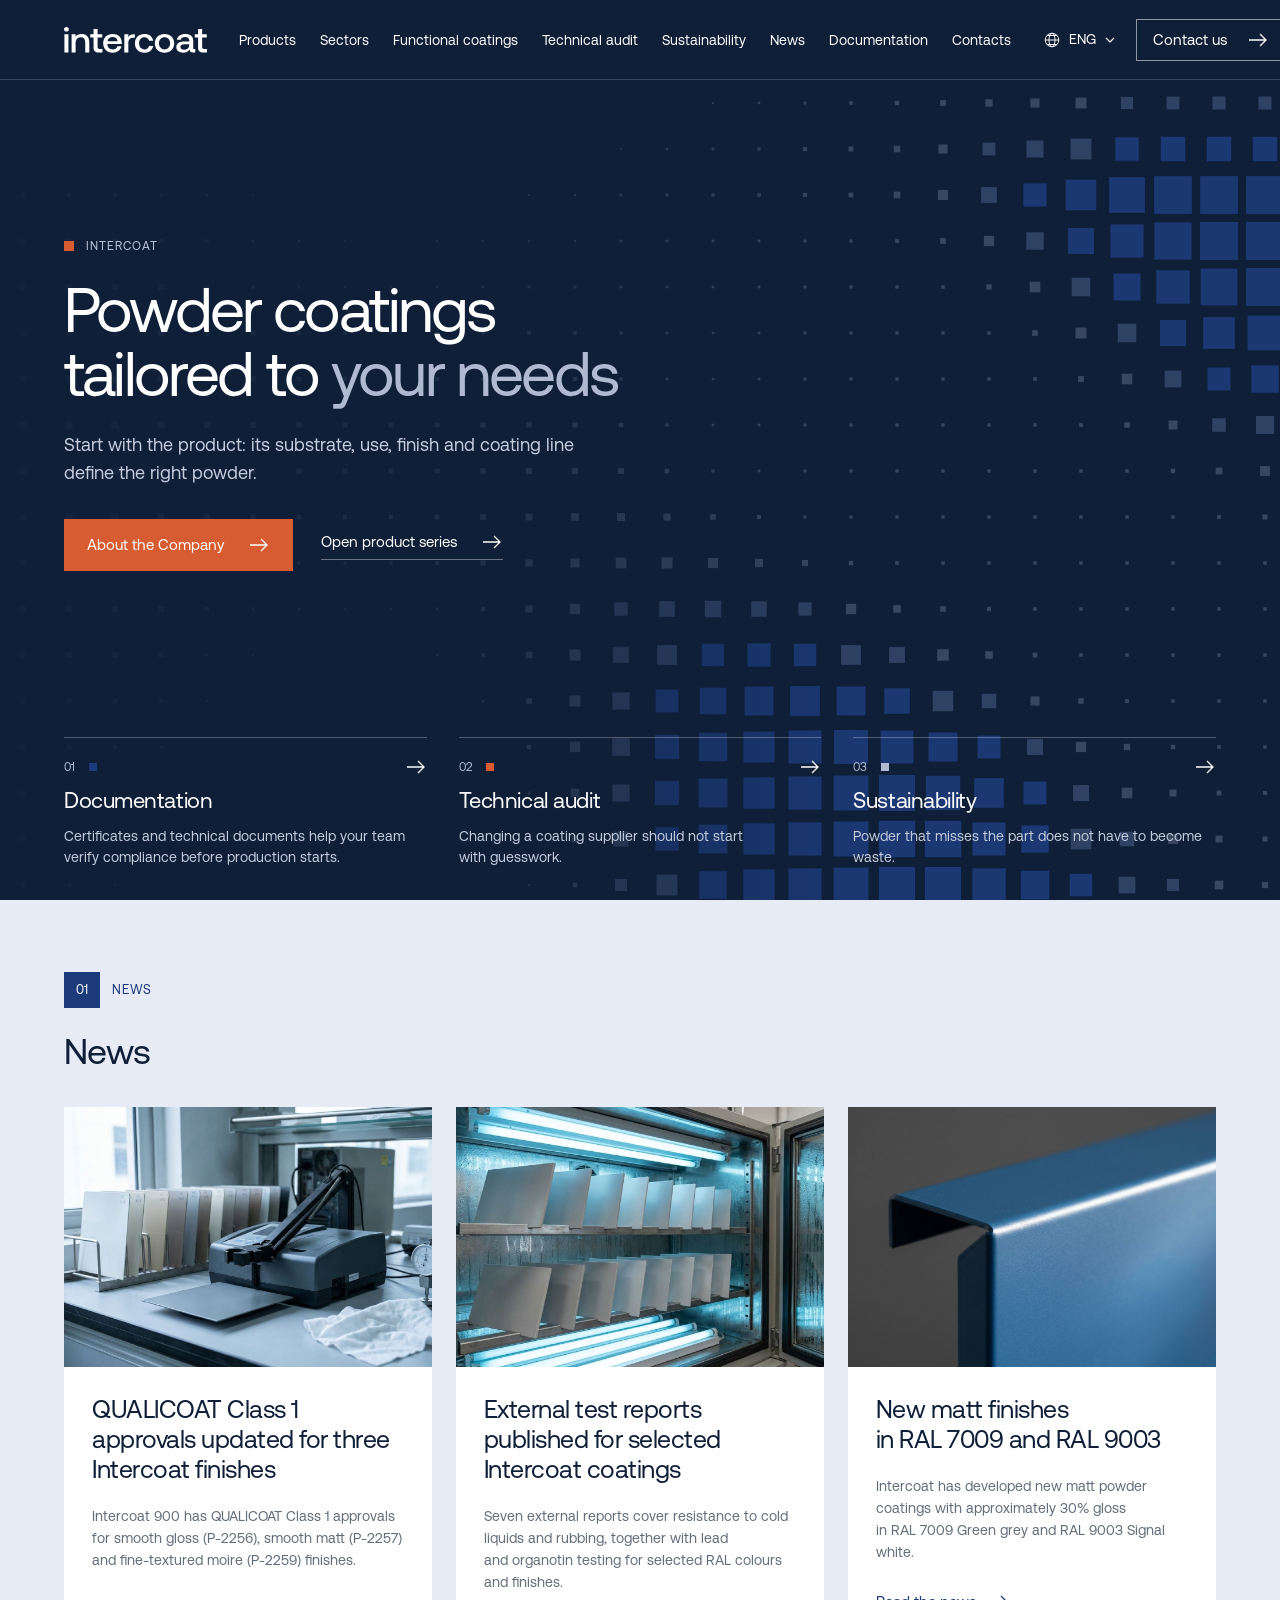
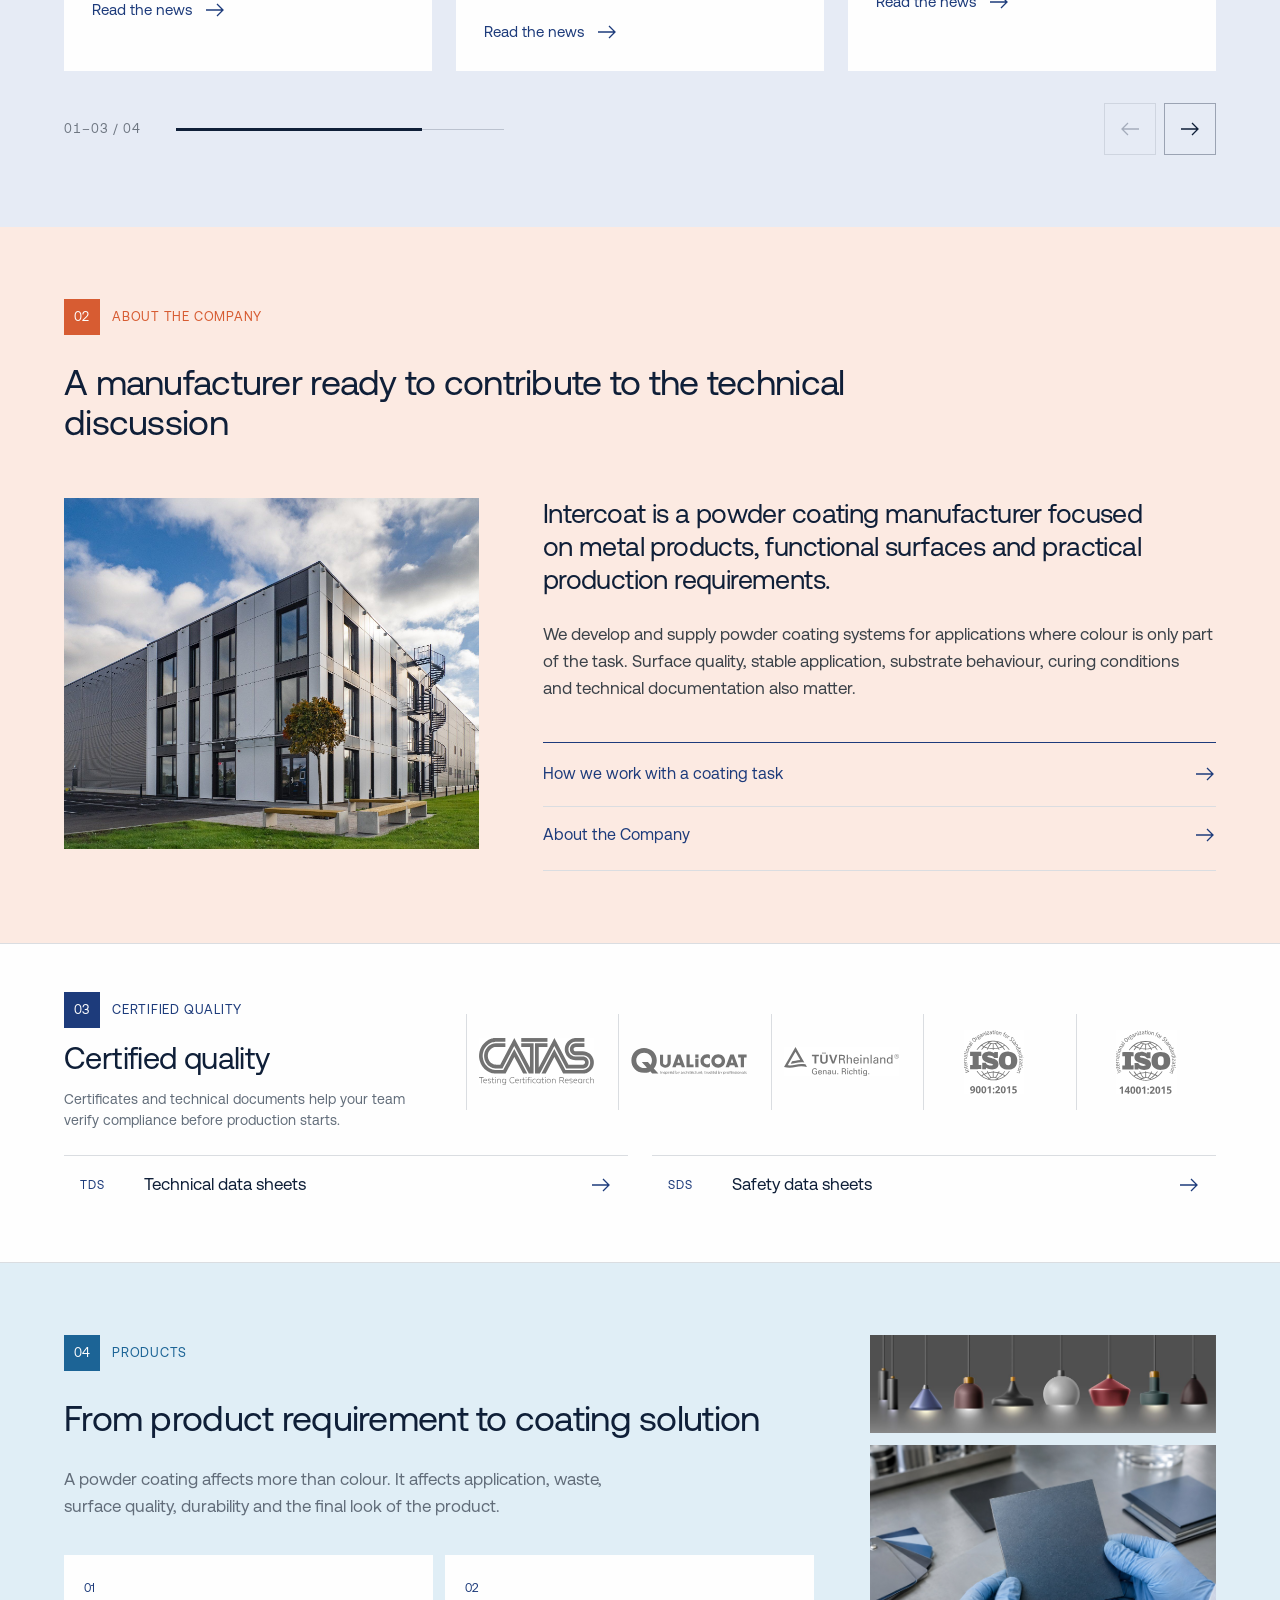
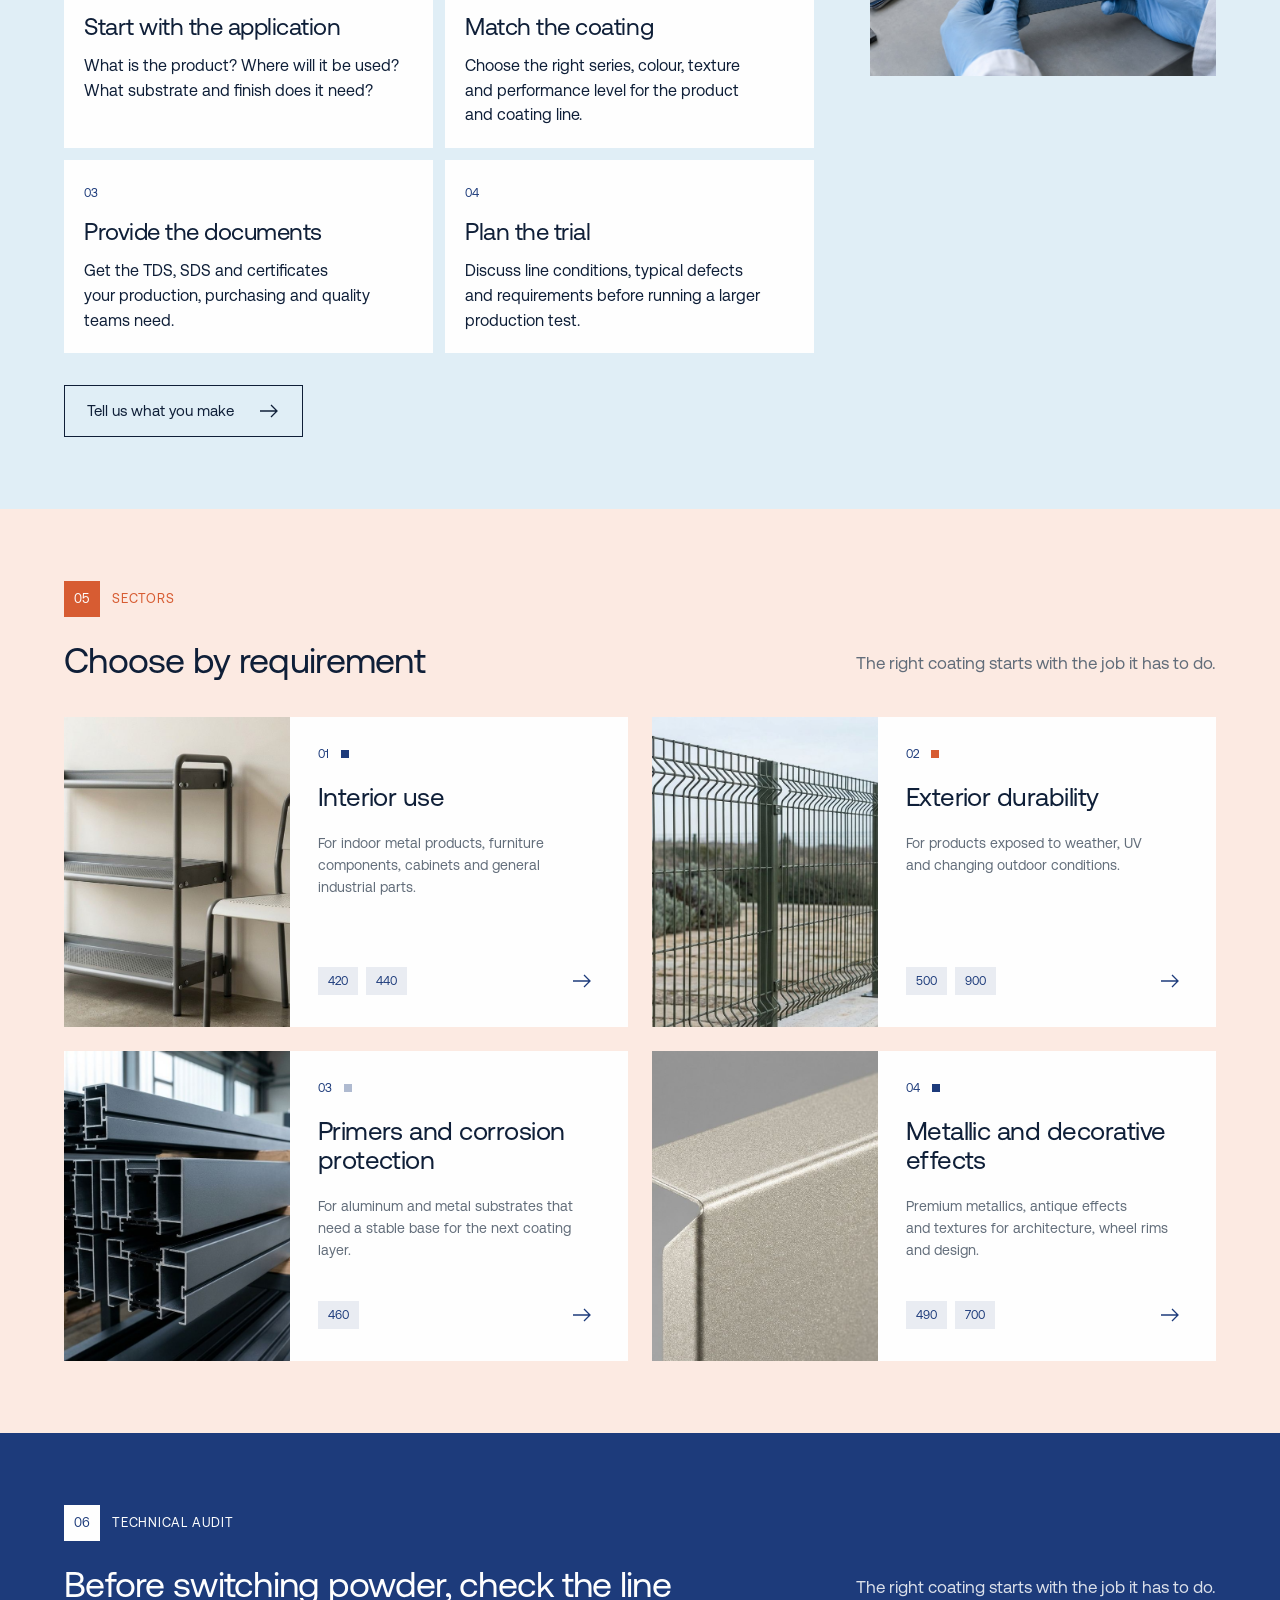
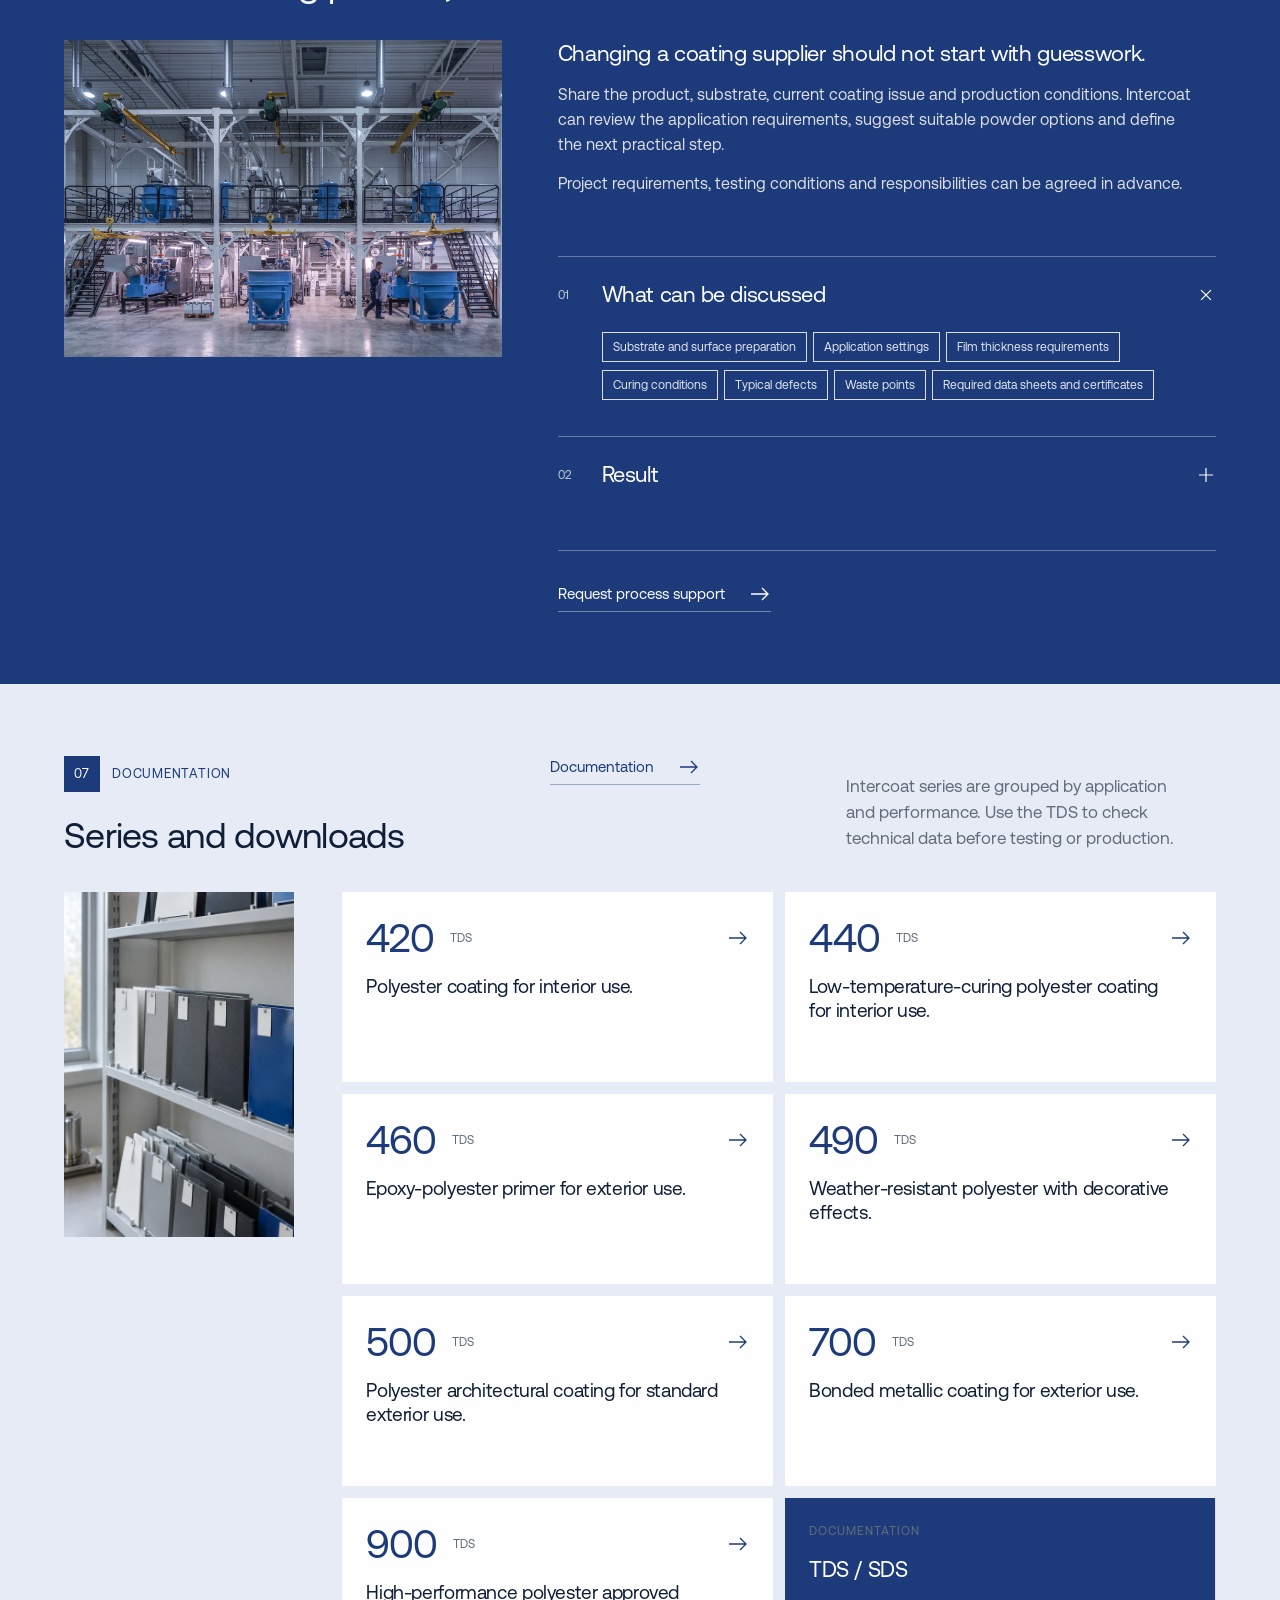
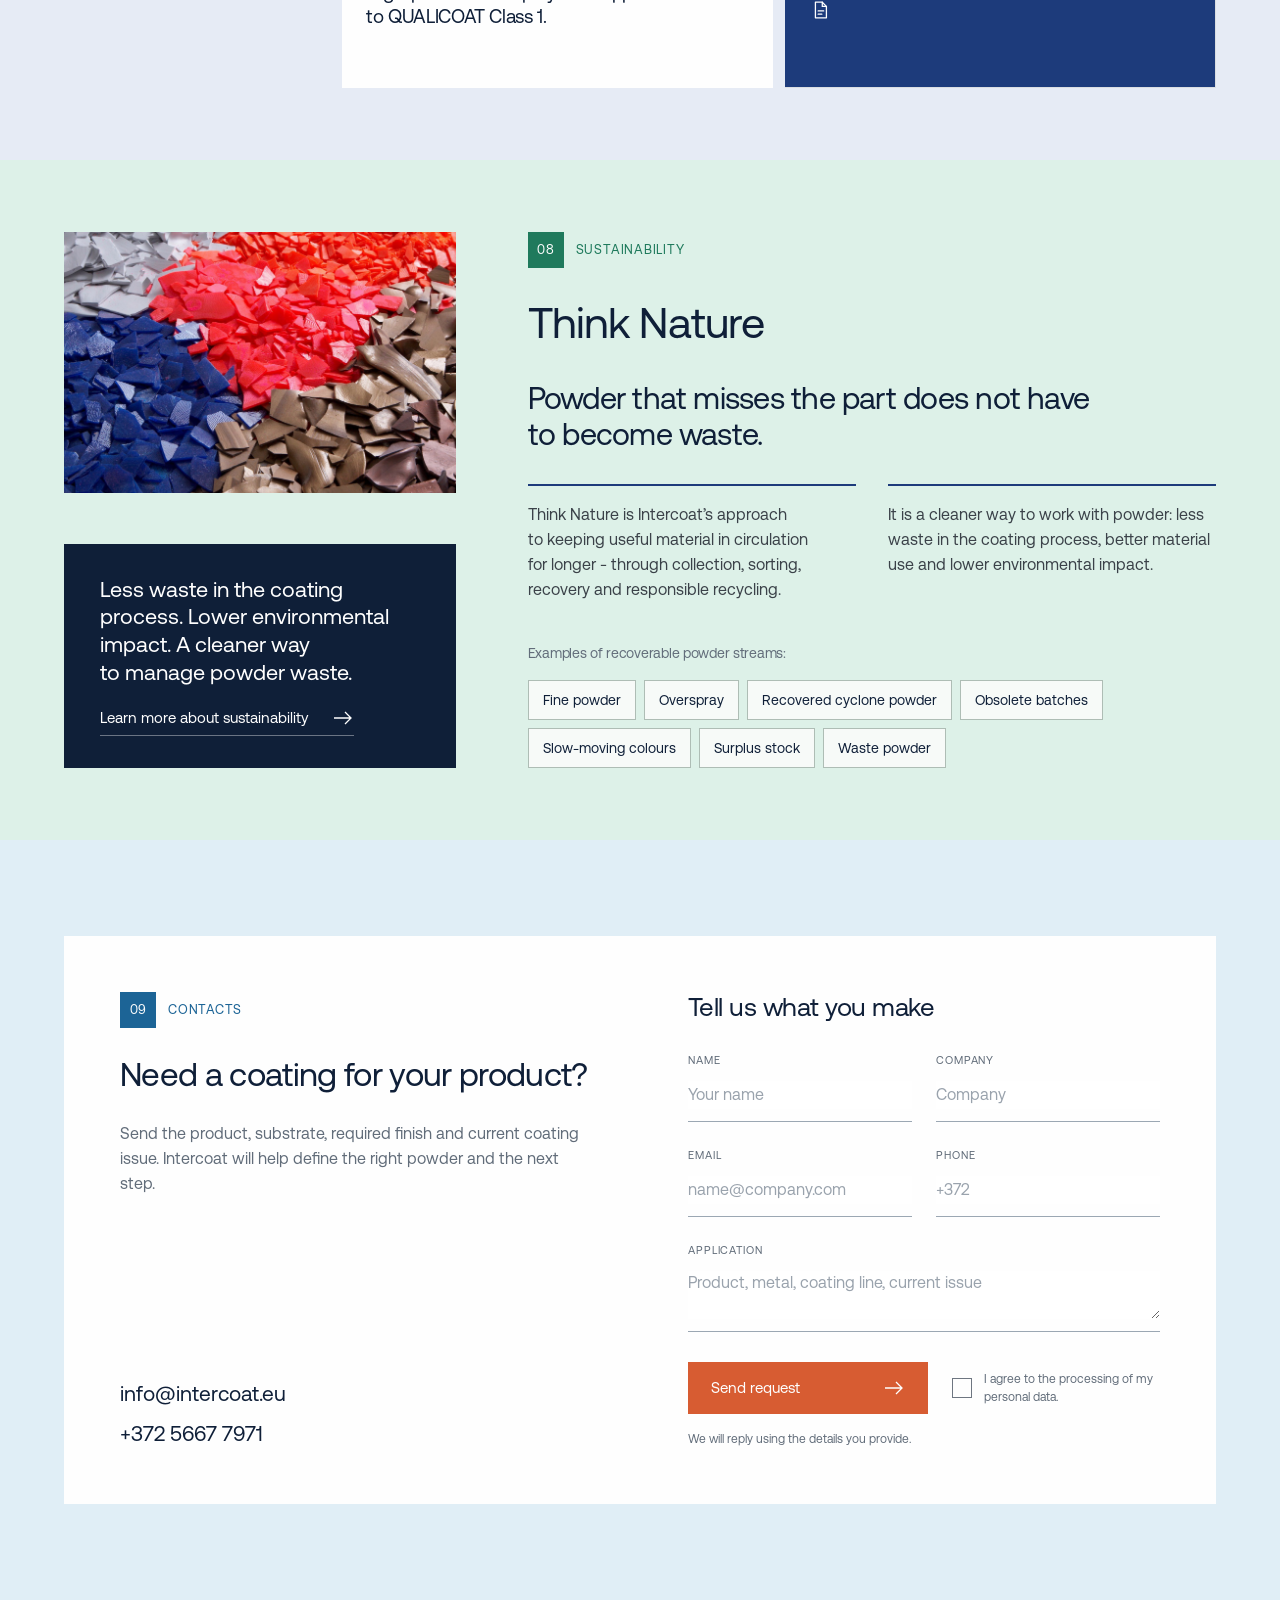
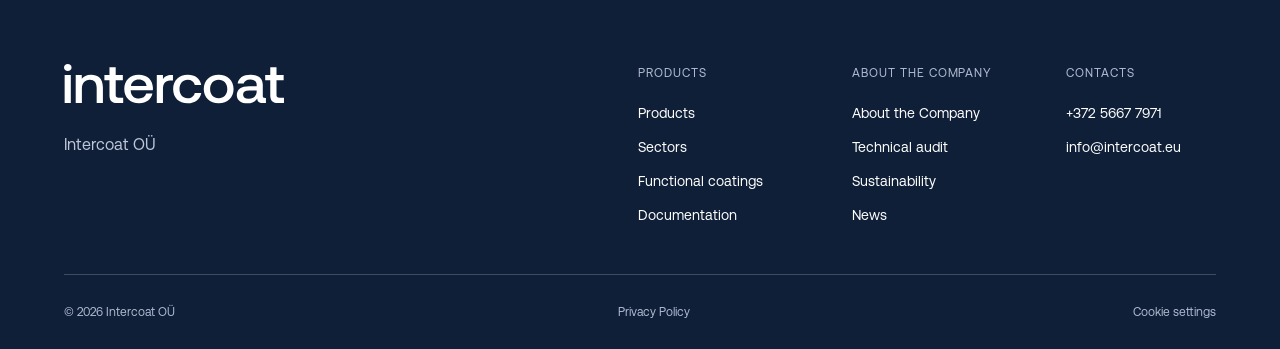
==== commit f3cd3b7f: "Intercoat concepts preview" ====
--- a/c1/index.html
+++ b/c1/index.html
@@ -1,35 +1,4 @@
-<!doctype html>
-<html lang="en"><head><meta charset="utf-8"><meta name="viewport" content="width=device-width,initial-scale=1">
-<title>Intercoat — Концепция V1</title><meta name="description" content="Start with the product: its substrate, use, finish and coating line define the right powder.">
-<link rel="stylesheet" href="v1.css?v=1792017594"><link rel="stylesheet" href="ui.css?v=1792017594"></head>
-<body>
-<!-- CONTENT: homepage copy and news images from https://www.intercoat.eu/en; series 500/700/900 from https://www.intercoat.eu/en/documentation. Form labels are functional interface text.
-     MOTION: the only animations are the news switcher and the language list. News: a short horizontal scroll to the next card on arrow click or swipe, snapping to cards; no autoplay, no loop, no parallax. Link and button hover change colour only. Contact dialog fades in 0.2s. Language list: a 0.2s fade when it opens, closes on Esc, outside click or the close button. Reduced-motion switches the scroll to an instant jump and removes the fade. -->
-<header id="header"><div class="wrap hd"><a class="logo" href="#top" aria-label="Intercoat"><img src="img/logo-blue.svg?v=1792017594" alt="Intercoat"></a><nav aria-label="Main"><a href="#series">Products</a><a href="#apps">Sectors</a><a href="https://www.intercoat.eu/en/functional-coatings" target="_blank" rel="noopener noreferrer">Functional coatings</a><a href="#tech">Technical audit</a><a href="#nature">Sustainability</a><a href="#news">News</a><a href="#certs">Documentation</a><a href="#contact">Contacts</a></nav><div class="act"><button type="button" class="language-trigger" aria-controls="language-panel" aria-expanded="false" aria-label="Select language"><svg aria-hidden="true" fill="none" height="18" stroke="currentColor" stroke-width="1.3" viewBox="0 0 24 24" width="18"><circle cx="12" cy="12" r="9"></circle><ellipse cx="12" cy="12" rx="4" ry="9"></ellipse><path d="M3 12h18M5 6h14M5 18h14"></path></svg><span>ENG</span><svg class="chev" aria-hidden="true" fill="none" height="12" viewBox="0 0 12 12" width="12"><path d="M2 4l4 4 4-4" stroke="currentColor" stroke-width="1.2"></path></svg></button><a class="pill-btn" href="#contact">Contact us</a><button class="burger" type="button" aria-label="Menu" aria-expanded="false"><i></i><i></i></button></div><div class="language-panel" id="language-panel" hidden><div class="language-head"><h3>Select your language</h3><button type="button" class="close-language" aria-label="Close language selector">×</button></div><p>Choose a language on intercoat.eu</p><input class="language-search" type="search" placeholder="Search languages" aria-label="Search languages"><div class="language-options"><a class="language-option current" data-search="English" href="https://www.intercoat.eu/en" lang="en" target="_blank" rel="noopener noreferrer"><span>English</span><span>ENG</span></a><a class="language-option" data-search="Deutsch" href="https://www.intercoat.eu/de" lang="de" target="_blank" rel="noopener noreferrer"><span>Deutsch</span><span>DEU</span></a><a class="language-option" data-search="Eesti" href="https://www.intercoat.eu/et" lang="et" target="_blank" rel="noopener noreferrer"><span>Eesti</span><span>EST</span></a><a class="language-option" data-search="Suomi" href="https://www.intercoat.eu/fi" lang="fi" target="_blank" rel="noopener noreferrer"><span>Suomi</span><span>FIN</span></a><a class="language-option" data-search="Polski" href="https://www.intercoat.eu/pl" lang="pl" target="_blank" rel="noopener noreferrer"><span>Polski</span><span>POL</span></a><a class="language-option" data-search="Slovenščina" href="https://www.intercoat.eu/sl" lang="sl" target="_blank" rel="noopener noreferrer"><span>Slovenščina</span><span>SLV</span></a><a class="language-option" data-search="Slovenčina" href="https://www.intercoat.eu/sk" lang="sk" target="_blank" rel="noopener noreferrer"><span>Slovenčina</span><span>SVK</span></a><a class="language-option" data-search="Lietuvių" href="https://www.intercoat.eu/lt" lang="lt" target="_blank" rel="noopener noreferrer"><span>Lietuvių</span><span>LIT</span></a><a class="language-option" data-search="Srpski" href="https://www.intercoat.eu/sr" lang="sr" target="_blank" rel="noopener noreferrer"><span>Srpski</span><span>SRP</span></a><a class="language-option" data-search="Қазақша" href="https://www.intercoat.eu/kk" lang="kk" target="_blank" rel="noopener noreferrer"><span>Қазақша</span><span>KAZ</span></a><a class="language-option" data-search="Кыргызча" href="https://www.intercoat.eu/ky" lang="ky" target="_blank" rel="noopener noreferrer"><span>Кыргызча</span><span>KGZ</span></a><a class="language-option" data-search="Latviešu" href="https://www.intercoat.eu/lv" lang="lv" target="_blank" rel="noopener noreferrer"><span>Latviešu</span><span>LAV</span></a><a class="language-option" data-search="Français" href="https://www.intercoat.eu/fr" lang="fr" target="_blank" rel="noopener noreferrer"><span>Français</span><span>FRA</span></a><a class="language-option" data-search="Čeština" href="https://www.intercoat.eu/cs" lang="cs" target="_blank" rel="noopener noreferrer"><span>Čeština</span><span>CES</span></a><a class="language-option" data-search="Magyar" href="https://www.intercoat.eu/hu" lang="hu" target="_blank" rel="noopener noreferrer"><span>Magyar</span><span>HUN</span></a><a class="language-option" data-search="Română" href="https://www.intercoat.eu/ro" lang="ro" target="_blank" rel="noopener noreferrer"><span>Română</span><span>RON</span></a><a class="language-option" data-search="Български" href="https://www.intercoat.eu/bg" lang="bg" target="_blank" rel="noopener noreferrer"><span>Български</span><span>BGR</span></a><a class="language-option" data-search="Русский" href="https://www.intercoat.eu/ru" lang="ru" target="_blank" rel="noopener noreferrer"><span>Русский</span><span>RUS</span></a></div><p class="language-empty" hidden>No language found</p></div></div><div class="mnav"><a href="#series">Products</a><a href="#apps">Sectors</a><a href="https://www.intercoat.eu/en/functional-coatings" target="_blank" rel="noopener noreferrer">Functional coatings</a><a href="#tech">Technical audit</a><a href="#nature">Sustainability</a><a href="#news">News</a><a href="#certs">Documentation</a><a href="#contact">Contacts</a><a href="#contact">Contact us</a></div></header>
-<main id="top">
-<section id="news" aria-label="News"><div class="wrap">
-<div class="g12 intro"><h1>Powder coatings<br>tailored to <span>your needs</span></h1><p>Start with the product: its substrate, use, finish and coating line define the right powder.</p></div>
-<div class="news-head"><h2>News</h2><div class="news-meta"><span class="news-count" aria-live="polite">01–02 / 04</span><span class="bar"><b></b></span></div></div>
-<div class="news-view" data-v5-news><div class="track" tabindex="0" role="group" aria-roledescription="carousel" aria-label="News"><article class="ncard"><a class="ph" href="https://www.intercoat.eu/en/news/qualicoat-approvals" target="_blank" rel="noopener noreferrer" tabindex="-1" aria-hidden="true"><img src="img/news-qualicoat.jpg?v=1792017594" alt="Benchtop spectrophotometer and a rack of coated test panels in a coatings laboratory" loading="eager"></a><div class="tx"><h3><a href="https://www.intercoat.eu/en/news/qualicoat-approvals" target="_blank" rel="noopener noreferrer">QUALICOAT Class 1 approvals updated for three Intercoat finishes</a></h3><p>Intercoat 900 has QUALICOAT Class 1 approvals for smooth gloss (P-2256), smooth matt (P-2257) and fine-textured moire (P-2259) finishes.</p><a class="pill-btn" href="https://www.intercoat.eu/en/news/qualicoat-approvals" target="_blank" rel="noopener noreferrer">Read the news<svg class="arr" viewBox="0 0 22 16" fill="none" aria-hidden="true"><path d="M2 8h17M13 2l6 6-6 6" stroke="currentColor" stroke-width="1.3"/></svg></a></div></article><article class="ncard"><a class="ph" href="https://www.intercoat.eu/en/news/external-test-protocols" target="_blank" rel="noopener noreferrer" tabindex="-1" aria-hidden="true"><img src="img/news-protocols.jpg?v=1792017594" alt="Coated test panels inside a UV test chamber" loading="eager"></a><div class="tx"><h3><a href="https://www.intercoat.eu/en/news/external-test-protocols" target="_blank" rel="noopener noreferrer">External test reports published for selected Intercoat coatings</a></h3><p>Seven external reports cover resistance to cold liquids and rubbing, together with lead and organotin testing for selected RAL colours and finishes.</p><a class="pill-btn" href="https://www.intercoat.eu/en/news/external-test-protocols" target="_blank" rel="noopener noreferrer">Read the news<svg class="arr" viewBox="0 0 22 16" fill="none" aria-hidden="true"><path d="M2 8h17M13 2l6 6-6 6" stroke="currentColor" stroke-width="1.3"/></svg></a></div></article><article class="ncard"><a class="ph" href="https://www.intercoat.eu/en/news/matt-ral-7009-9003" target="_blank" rel="noopener noreferrer" tabindex="-1" aria-hidden="true"><img src="img/news-matt.jpg?v=1792017594" alt="Bent blue powder-coated sheet with a soft matt finish" loading="eager"></a><div class="tx"><h3><a href="https://www.intercoat.eu/en/news/matt-ral-7009-9003" target="_blank" rel="noopener noreferrer">New matt finishes in RAL 7009 and RAL 9003</a></h3><p>Intercoat has developed new matt powder coatings with approximately 30% gloss in RAL 7009 Green grey and RAL 9003 Signal white.</p><a class="pill-btn" href="https://www.intercoat.eu/en/news/matt-ral-7009-9003" target="_blank" rel="noopener noreferrer">Read the news<svg class="arr" viewBox="0 0 22 16" fill="none" aria-hidden="true"><path d="M2 8h17M13 2l6 6-6 6" stroke="currentColor" stroke-width="1.3"/></svg></a></div></article><article class="ncard"><a class="ph" href="https://www.intercoat.eu/en/news/smoother-moire" target="_blank" rel="noopener noreferrer" tabindex="-1" aria-hidden="true"><img src="img/news-moire.jpg?v=1792017594" alt="Bronze powder-coated sheet with a fine moire texture" loading="eager"></a><div class="tx"><h3><a href="https://www.intercoat.eu/en/news/smoother-moire" target="_blank" rel="noopener noreferrer">Smoother textured finishes for interior applications</a></h3><p>Smoother textured finishes are available for interior metal products where the texture should look controlled and refined.</p><a class="pill-btn" href="https://www.intercoat.eu/en/news/smoother-moire" target="_blank" rel="noopener noreferrer">Read the news<svg class="arr" viewBox="0 0 22 16" fill="none" aria-hidden="true"><path d="M2 8h17M13 2l6 6-6 6" stroke="currentColor" stroke-width="1.3"/></svg></a></div></article></div>
-<button class="nav-btn prev" type="button" aria-label="Previous news" disabled><svg viewBox="0 0 22 16" fill="none" aria-hidden="true"><path d="M20 8H3M9 2L3 8l6 6" stroke="currentColor" stroke-width="1.3"/></svg></button><button class="nav-btn next" type="button" aria-label="Next news"><svg viewBox="0 0 22 16" fill="none" aria-hidden="true"><path d="M2 8h17M13 2l6 6-6 6" stroke="currentColor" stroke-width="1.3"/></svg></button></div>
-</div></section>
+<!DOCTYPE html>
 
-<section class="sec co" id="about"><div class="wrap"><div class="rule row3"><h2>A manufacturer ready to contribute to the technical discussion</h2><div class="copy"><p>Intercoat is a powder coating manufacturer focused on metal products, functional surfaces and practical production requirements.</p><p>We develop and supply powder coating systems for applications where colour is only part of the task. Surface quality, stable application, substrate behaviour, curing conditions and technical documentation also matter.</p><button class="pill-btn company-toggle" type="button" aria-expanded="false" data-open="How we work with a coating task" data-close="Back to the photo"><span class="lbl">How we work with a coating task</span><svg class="arr" viewBox="0 0 22 16" fill="none" aria-hidden="true"><path d="M2 8h17M13 2l6 6-6 6" stroke="currentColor" stroke-width="1.3"/></svg></button></div><div class="vis"><img src="img/company.jpg?v=1792017594" alt="The coating plant seen from outside: a light panelled facade beside the production hall"><div class="long" hidden><p>Intercoat is a powder coating manufacturer for companies that produce metal products and need a coating that fits their application, not only their colour reference.</p><p>The people behind Intercoat work with the questions that usually decide whether a coating will be suitable for production: the substrate, the shape of the part, the required finish, the curing process, functional surface needs and the documents required before testing.</p><p>This is why our starting point is simple: show us the product, the surface and the task it has to perform. From there, we can help define the coating direction, prepare the technical information and plan the next practical step.</p></div></div></div></div></section>
-
-<section class="sec cq" id="certs"><div class="wrap"><div class="rule g12"><div class="head"><h2>Certified quality</h2><p>Certificates and technical documents help your team verify compliance before production starts.</p></div><div class="marks"><div class="mark"><img src="img/certs/catas_2d5f42d5e2.svg?v=1792017594" alt="CATAS"><span>CATAS</span></div><div class="mark"><img src="img/certs/qualicoat_4cabadf883.svg?v=1792017594" alt="QUALICOAT"><span>QUALICOAT</span></div><div class="mark"><img src="img/certs/tuv_rheinland_47c703d616.svg?v=1792017594" alt="TÜV Rheinland"><span>TÜV Rheinland</span></div><div class="mark"><img src="img/certs/iso_9001_5d75c000ea.svg?v=1792017594" alt="ISO 9001:2015"><span>ISO 9001:2015</span></div><div class="mark"><img src="img/certs/iso_14001_3194e5c99c.svg?v=1792017594" alt="ISO 14001:2015"><span>ISO 14001:2015</span></div></div><div class="docs"><a href="https://www.intercoat.eu/en/documentation">Technical Data Sheets<svg class="arr" viewBox="0 0 22 16" fill="none" aria-hidden="true"><path d="M2 8h17M13 2l6 6-6 6" stroke="currentColor" stroke-width="1.3"/></svg></a><a href="https://www.intercoat.eu/en/documentation">Safety Data Sheets<svg class="arr" viewBox="0 0 22 16" fill="none" aria-hidden="true"><path d="M2 8h17M13 2l6 6-6 6" stroke="currentColor" stroke-width="1.3"/></svg></a></div></div></div></section>
-
-<section class="sec st" id="custom"><div class="wrap"><div class="rule g12"><div class="head"><h2>From product requirement to coating solution</h2><p>A powder coating affects more than colour. It affects application, waste, surface quality, durability and the final look of the product.</p><a class="pill-btn" href="#contact">Tell us what you make<svg class="arr" viewBox="0 0 22 16" fill="none" aria-hidden="true"><path d="M2 8h17M13 2l6 6-6 6" stroke="currentColor" stroke-width="1.3"/></svg></a></div><ol><li><i>01</i><h3>Start with the application</h3><p>What is the product? Where will it be used? What substrate and finish does it need?</p></li><li><i>02</i><h3>Match the coating</h3><p>Choose the right series, colour, texture and performance level for the product and coating line.</p></li><li><i>03</i><h3>Provide the documents</h3><p>Get the TDS, SDS and certificates your production, purchasing and quality teams need.</p></li><li><i>04</i><h3>Plan the trial</h3><p>Discuss line conditions, typical defects and requirements before running a larger production test.</p></li></ol></div></div></section>
-
-<section class="sec rq" id="apps"><div class="wrap"><div class="rule"><h2>Choose by requirement</h2><p class="sub">The right coating starts with the job it has to do.</p></div><div class="items"><div class="item"><h3>Interior use</h3><div class="tx"><p>For indoor metal products, furniture components, cabinets and general industrial parts.</p><p class="ser">Relevant series:<a href="#series">420</a><a href="#series">440</a></p></div><div class="ph"><img src="img/req-interior.jpg?v=1792017594" alt="Powder-coated tubular steel shelving and a steel chair in a daylit room"></div></div><div class="item"><h3>Exterior durability</h3><div class="tx"><p>For products exposed to weather, UV and changing outdoor conditions.</p><p class="ser">Relevant series:<a href="#series">500</a><a href="#series">900</a></p></div><div class="ph"><img src="img/req-exterior.jpg?v=1792017594" alt="A green powder-coated welded mesh fence along a concrete base"></div></div><div class="item"><h3>Primers and corrosion protection</h3><div class="tx"><p>For aluminum and metal substrates that need a stable base for the next coating layer.</p><p class="ser">Relevant series:<a href="#series">460</a></p></div><div class="ph"><img src="img/req-primer.jpg?v=1792017594" alt="Stacks of aluminium profiles in a production hall"></div></div><div class="item"><h3>Metallic and decorative effects</h3><div class="tx"><p>Premium metallics, antique effects and textures for architecture, wheel rims and design.</p><p class="ser">Relevant series:<a href="#series">490</a><a href="#series">700</a></p></div><div class="ph"><img src="img/req-metallic.jpg?v=1792017594" alt="A bent sheet with a fine metallic powder coating"></div></div></div></div></section>
-
-<section class="sec au" id="tech"><div class="wrap"><div class="rule"><div class="wide"><img src="img/audit.jpg?v=1792017594" alt="Powder production hall: mixing vessels on the upper deck and collection hoppers on the floor below"></div><div class="g12"><h2>Before switching powder, check the line</h2><div class="body"><p class="lead">Changing a coating supplier should not start with guesswork.</p><div class="copy"><p>Share the product, substrate, current coating issue and production conditions. Intercoat can review the application requirements, suggest suitable powder options and define the next practical step.</p><p>Project requirements, testing conditions and responsibilities can be agreed in advance.</p></div><div class="two"><div><h3>What can be discussed</h3><ul><li>Substrate and surface preparation</li><li>Application settings</li><li>Film thickness requirements</li><li>Curing conditions</li><li>Typical defects</li><li>Waste points</li><li>Required data sheets and certificates</li></ul></div><div><h3>Result</h3><p>A clearer route to testing: suitable coating options, technical documents and practical recommendations for the process.</p><a class="pill-btn" href="#contact">Request process support<svg class="arr" viewBox="0 0 22 16" fill="none" aria-hidden="true"><path d="M2 8h17M13 2l6 6-6 6" stroke="currentColor" stroke-width="1.3"/></svg></a></div></div></div></div></div></div></section>
-
-<section class="sec se" id="series"><div class="wrap"><div class="rule g12"><div class="head"><h2>Series and downloads</h2><p>Intercoat series are grouped by application and performance. Use the TDS to check technical data before testing or production.</p></div><div class="list"><a class="r" href="https://www.intercoat.eu/en/documentation/tds/intercoat-420-industrial"><b>420</b><span>Polyester coating for interior use.</span><em><span>TDS</span><svg class="arr" viewBox="0 0 22 16" fill="none" aria-hidden="true"><path d="M2 8h17M13 2l6 6-6 6" stroke="currentColor" stroke-width="1.3"/></svg></em></a><a class="r" href="https://www.intercoat.eu/en/documentation/tds/intercoat-440-lt"><b>440</b><span>Low-temperature-curing polyester coating for interior use.</span><em><span>TDS</span><svg class="arr" viewBox="0 0 22 16" fill="none" aria-hidden="true"><path d="M2 8h17M13 2l6 6-6 6" stroke="currentColor" stroke-width="1.3"/></svg></em></a><a class="r" href="https://www.intercoat.eu/en/documentation/tds/intercoat-460-primer"><b>460</b><span>Epoxy-polyester primer for exterior use.</span><em><span>TDS</span><svg class="arr" viewBox="0 0 22 16" fill="none" aria-hidden="true"><path d="M2 8h17M13 2l6 6-6 6" stroke="currentColor" stroke-width="1.3"/></svg></em></a><a class="r" href="https://www.intercoat.eu/en/documentation/tds/intercoat-490-metallic-dry"><b>490</b><span>Weather-resistant polyester with decorative effects.</span><em><span>TDS</span><svg class="arr" viewBox="0 0 22 16" fill="none" aria-hidden="true"><path d="M2 8h17M13 2l6 6-6 6" stroke="currentColor" stroke-width="1.3"/></svg></em></a><a class="r" href="https://www.intercoat.eu/en/documentation/tds/intercoat-500-standard"><b>500</b><span>Polyester architectural coating for standard exterior use.</span><em><span>TDS</span><svg class="arr" viewBox="0 0 22 16" fill="none" aria-hidden="true"><path d="M2 8h17M13 2l6 6-6 6" stroke="currentColor" stroke-width="1.3"/></svg></em></a><a class="r" href="https://www.intercoat.eu/en/documentation/tds/intercoat-700-metallic-bonding"><b>700</b><span>Bonded metallic coating for exterior use.</span><em><span>TDS</span><svg class="arr" viewBox="0 0 22 16" fill="none" aria-hidden="true"><path d="M2 8h17M13 2l6 6-6 6" stroke="currentColor" stroke-width="1.3"/></svg></em></a><a class="r" href="https://www.intercoat.eu/en/documentation/tds/intercoat-900-q1"><b>900</b><span>High-performance polyester approved to QUALICOAT Class 1.</span><em><span>TDS</span><svg class="arr" viewBox="0 0 22 16" fill="none" aria-hidden="true"><path d="M2 8h17M13 2l6 6-6 6" stroke="currentColor" stroke-width="1.3"/></svg></em></a><a class="pill-btn more" href="https://www.intercoat.eu/en/documentation">Documentation<svg class="arr" viewBox="0 0 22 16" fill="none" aria-hidden="true"><path d="M2 8h17M13 2l6 6-6 6" stroke="currentColor" stroke-width="1.3"/></svg></a></div></div></div></section>
-
-<section class="sec nt" id="nature"><div class="wrap"><div class="rule g12"><div class="copy"><div class="top"><h2>Think Nature</h2><div class="paras"><p>Powder that misses the part does not have to become waste.</p><p>Think Nature is Intercoat’s approach to keeping useful material in circulation for longer - through collection, sorting, recovery and responsible recycling.</p><p>It is a cleaner way to work with powder: less waste in the coating process, better material use and lower environmental impact.</p></div></div><div class="bottom"><div class="streams"><h3>Examples of recoverable powder streams:</h3><p><span>Fine powder</span><span>Overspray</span><span>Recovered cyclone powder</span><span>Obsolete batches</span><span>Slow-moving colours</span><span>Surplus stock</span><span>Waste powder</span></p></div><p class="note">Less waste in the coating process. Lower environmental impact. A cleaner way to manage powder waste.</p><a class="pill-btn" href="https://www.intercoat.eu/en/sustainability">Learn more about sustainability<svg class="arr" viewBox="0 0 22 16" fill="none" aria-hidden="true"><path d="M2 8h17M13 2l6 6-6 6" stroke="currentColor" stroke-width="1.3"/></svg></a></div></div><div class="ph"><img src="img/nature.jpg?v=1792017594" alt="Sorted powder chips in blue, red, grey and bronze, collected for recovery"></div></div></div></section>
-
-<section id="contact"><div class="wrap g12"><div class="l"><h2>Need a coating for your product?</h2><p>Send the product, substrate, required finish and current coating issue. Intercoat will help define the right powder and the next step.</p><div class="contact-details"><a href="mailto:info@intercoat.eu">info@intercoat.eu</a><a href="tel:+37256677971">+372 5667 7971</a></div></div><form class="contact-form" data-ic-form="1" data-name="Contact form"><h3>Tell us what you make</h3><div class="row form-row"><label class="field col"><span>Name</span><input name="name" placeholder="Your name" required="" type="text"/></label><label class="field col"><span>Company</span><input name="company" placeholder="Company" type="text"/></label></div><div class="row form-row"><label class="field col"><span>Email</span><input name="email" placeholder="name@company.com" required="" type="email"/></label><label class="field col"><span>Phone</span><input name="phone" placeholder="Country code + number" type="tel"/></label></div><label class="field col"><span>Application</span><textarea name="application" placeholder="Your product, metal, coating line or current issue" required="" rows="3"></textarea></label><div class="submit-row row"><button class="btn orange" type="submit">Send request <svg class="arr" viewBox="0 0 22 16" fill="none" aria-hidden="true"><path d="M2 8h17M13 2l6 6-6 6" stroke="currentColor" stroke-width="1.3"/></svg></button><label class="consent row"><input required="" type="checkbox"/><span>I agree to the processing of my personal data for this enquiry.</span></label></div><p class="form-caption">We will reply using the details you provide.</p></form></div></section>
-</main>
-<footer id="footer"><div class="wrap"><div class="rule"><div class="g12 ft-top"><p class="tag">Powder coatings tailored to your needs</p><div class="cols"><div class="col"><span>Products</span><a href="#series">Products</a><a href="#apps">Sectors</a><a href="https://www.intercoat.eu/en/functional-coatings">Functional coatings</a><a href="https://www.intercoat.eu/en/documentation">Documentation</a></div><div class="col"><span>About the Company</span><a href="https://www.intercoat.eu/en/company">About the Company</a><a href="#tech">Technical audit</a><a href="#nature">Sustainability</a><a href="#news">News</a></div><div class="col"><span>Contacts</span><a href="tel:+37256677971">+372 5667 7971</a><a href="mailto:info@intercoat.eu">info@intercoat.eu</a></div></div></div><div class="ft-bot"><img src="img/logo-blue.svg?v=1792017594" alt="Intercoat"><span>© 2026 Intercoat OÜ</span><a href="https://www.intercoat.eu/en/privacy-policy">Privacy Policy</a><button class="cookie-settings" type="button">Cookie settings</button></div></div></div></footer>
-<script src="ui.js?v=1792017594" defer></script><script src="v1.js?v=1792017594" defer></script>
-</body></html>+<html lang="en"><head><meta charset="utf-8"/><meta content="width=device-width,initial-scale=1" name="viewport"/><title>Intercoat — Концепция V1</title><meta content="Start with the product: its substrate, use, finish and coating line define the right powder." name="description"/><link as="font" crossorigin="" href="fonts/aeonikpro-regular.otf?v=1792058504" rel="preload" type="font/otf"/><link href="base.css?v=1792058504" rel="stylesheet"/><link href="style.css?v=1792058504" rel="stylesheet"/><script defer="" src="app.js?v=1792058504"></script><link href="ui.css?v=1792058504" rel="stylesheet"/><script defer="" src="ui.js?v=1792058504"></script><script defer="" src="hero4.js?v=1792058504"></script><link href="restore.css?v=1792058504" rel="stylesheet"/><script defer="" src="restore.js?v=1792058504"></script><link href="final2.css?v=1792058504" rel="stylesheet"/><link href="ine.css?v=1792058504" rel="stylesheet"/></head><body><!-- CONTENT: homepage copy and news images from https://www.intercoat.eu/en; series 500/700/900 from https://www.intercoat.eu/en/documentation. Form labels and microcopy are functional interface text. MOTION: finite news slider on click; no autoplay, no loop. Language list and dialog fade in 0.2s; hover changes colour only, no moving arrows. The slow square-wave background of the first screen is the only ambient motion; reduced-motion switches it off. -->
+<a class="skip-link" href="#hero">Skip to content</a><main data-name="Intercoat — Surface layers"><header class="row" data-name="Header" id="header"><a aria-label="Intercoat home" class="brand" href="#hero"><img alt="intercoat" class="logo" src="img/logo-white.svg?v=1792058504"/></a><nav aria-label="Main navigation" class="nav row" data-name="Desktop navigation"><a href="#series">Products</a><a href="#apps">Sectors</a><a href="https://www.intercoat.eu/en/functional-coatings" rel="noopener noreferrer" target="_blank">Functional coatings</a><a href="#tech">Technical audit</a><a href="#nature">Sustainability</a><a href="#news">News</a><a href="#certs">Documentation</a><a href="#contact">Contacts</a></nav><div class="header-actions row" data-name="Header actions"><button aria-controls="language-panel" aria-expanded="false" class="language-trigger row" data-name="Language selector"><svg aria-hidden="true" fill="none" height="18" stroke="currentColor" stroke-width="1.3" viewbox="0 0 24 24" width="18"><circle cx="12" cy="12" r="9"></circle><ellipse cx="12" cy="12" rx="4" ry="9"></ellipse><path d="M3 12h18M5 6h14M5 18h14"></path></svg><span>ENG</span><svg aria-hidden="true" fill="none" height="12" viewbox="0 0 12 12" width="12"><path d="M2 4l4 4 4-4" stroke="currentColor" stroke-width="1.2"></path></svg></button><a class="btn outline" data-name="CTA / Contact" href="#contact">Contact us<svg aria-hidden="true" class="arr" fill="none" height="16" viewbox="0 0 22 16" width="22"><path d="M2 8h17M13 2l6 6-6 6" stroke="currentColor" stroke-width="1.3"></path></svg></a><button aria-controls="mobile-menu" aria-expanded="false" aria-label="Open menu" class="menu-trigger" data-name="Mobile menu"><i></i><i></i></button></div><div class="language-panel" data-name="Language selector / Open" hidden="" id="language-panel"><div class="language-head row"><h3>Select your language</h3><button aria-label="Close language selector" class="close-language">×</button></div><p>Choose a language on intercoat.eu</p><input aria-label="Search languages" class="language-search" placeholder="Search languages" type="search"/><div class="language-options"><a class="language-option current" data-search="English" href="https://www.intercoat.eu/en" lang="en"><span>English</span><span>ENG</span></a><a class="language-option" data-search="Deutsch" href="https://www.intercoat.eu/de" lang="de"><span>Deutsch</span><span>DEU</span></a><a class="language-option" data-search="Eesti" href="https://www.intercoat.eu/et" lang="et"><span>Eesti</span><span>EST</span></a><a class="language-option" data-search="Suomi" href="https://www.intercoat.eu/fi" lang="fi"><span>Suomi</span><span>FIN</span></a><a class="language-option" data-search="Polski" href="https://www.intercoat.eu/pl" lang="pl"><span>Polski</span><span>POL</span></a><a class="language-option" data-search="Slovenščina" href="https://www.intercoat.eu/sl" lang="sl"><span>Slovenščina</span><span>SLV</span></a><a class="language-option" data-search="Slovenčina" href="https://www.intercoat.eu/sk" lang="sk"><span>Slovenčina</span><span>SVK</span></a><a class="language-option" data-search="Lietuvių" href="https://www.intercoat.eu/lt" lang="lt"><span>Lietuvių</span><span>LIT</span></a><a class="language-option" data-search="Srpski" href="https://www.intercoat.eu/sr" lang="sr"><span>Srpski</span><span>SRP</span></a><a class="language-option" data-search="Қазақша" href="https://www.intercoat.eu/kk" lang="kk"><span>Қазақша</span><span>KAZ</span></a><a class="language-option" data-search="Кыргызча" href="https://www.intercoat.eu/ky" lang="ky"><span>Кыргызча</span><span>KGZ</span></a><a class="language-option" data-search="Latviešu" href="https://www.intercoat.eu/lv" lang="lv"><span>Latviešu</span><span>LAV</span></a><a class="language-option" data-search="Français" href="https://www.intercoat.eu/fr" lang="fr"><span>Français</span><span>FRA</span></a><a class="language-option" data-search="Čeština" href="https://www.intercoat.eu/cs" lang="cs"><span>Čeština</span><span>CES</span></a><a class="language-option" data-search="Magyar" href="https://www.intercoat.eu/hu" lang="hu"><span>Magyar</span><span>HUN</span></a><a class="language-option" data-search="Română" href="https://www.intercoat.eu/ro" lang="ro"><span>Română</span><span>RON</span></a><a class="language-option" data-search="Български" href="https://www.intercoat.eu/bg" lang="bg"><span>Български</span><span>BGR</span></a><a class="language-option" data-search="Русский" href="https://www.intercoat.eu/ru" lang="ru"><span>Русский</span><span>RUS</span></a></div><p class="language-empty" hidden="">No languages found.</p></div></header><div class="mobile-menu" data-name="Mobile navigation" hidden="" id="mobile-menu"><nav aria-label="Mobile navigation" class="col"><a href="#series">Products</a><a href="#apps">Sectors</a><a href="https://www.intercoat.eu/en/functional-coatings" rel="noopener noreferrer" target="_blank">Functional coatings</a><a href="#tech">Technical audit</a><a href="#nature">Sustainability</a><a href="#news">News</a><a href="#certs">Documentation</a><a href="#contact">Contacts</a></nav><button class="mobile-language row"><svg aria-hidden="true" fill="none" height="18" stroke="currentColor" stroke-width="1.3" viewbox="0 0 24 24" width="18"><circle cx="12" cy="12" r="9"></circle><ellipse cx="12" cy="12" rx="4" ry="9"></ellipse><path d="M3 12h18M5 6h14M5 18h14"></path></svg><span>English</span><svg aria-hidden="true" fill="none" height="12" viewbox="0 0 12 12" width="12"><path d="M2 4l4 4 4-4" stroke="currentColor" stroke-width="1.2"></path></svg></button></div><section data-name="Hero / Surface layers" id="hero"><div aria-hidden="true" class="hero-bg" data-name="Hero / Pattern background"><canvas></canvas></div><div class="hero-main row"><div class="hero-copy col"><div class="section-label row"><span class="section-n"></span><span>Intercoat</span></div><h1>Powder coatings<br/>tailored to <span>your needs</span></h1><p>Start with the product: its substrate, use, finish and coating line define the right powder.</p><div class="hero-cta row"><a class="btn orange" data-name="CTA / Discuss your project" href="https://www.intercoat.eu/en/company">About the Company<svg aria-hidden="true" class="arr" fill="none" height="16" viewbox="0 0 22 16" width="22"><path d="M2 8h17M13 2l6 6-6 6" stroke="currentColor" stroke-width="1.3"></path></svg></a><a class="text-link row" href="#series">Open product series<svg aria-hidden="true" class="arr" fill="none" height="16" viewbox="0 0 22 16" width="22"><path d="M2 8h17M13 2l6 6-6 6" stroke="currentColor" stroke-width="1.3"></path></svg></a></div></div></div><div class="hero-pathways row" data-name="Three ways to work with Intercoat"><a class="pathway col" href="#certs"><div class="pathway-top row"><span class="path-index">01</span><span class="path-key key-1"></span><svg aria-hidden="true" class="arr" fill="none" height="16" viewbox="0 0 22 16" width="22"><path d="M2 8h17M13 2l6 6-6 6" stroke="currentColor" stroke-width="1.3"></path></svg></div><h3>Documentation</h3><p>Certificates and technical documents help your team verify compliance before production starts.</p></a><a class="pathway col" href="#tech"><div class="pathway-top row"><span class="path-index">02</span><span class="path-key key-2"></span><svg aria-hidden="true" class="arr" fill="none" height="16" viewbox="0 0 22 16" width="22"><path d="M2 8h17M13 2l6 6-6 6" stroke="currentColor" stroke-width="1.3"></path></svg></div><h3>Technical audit</h3><p>Changing a coating supplier should not start with guesswork.</p></a><a class="pathway col" href="#nature"><div class="pathway-top row"><span class="path-index">03</span><span class="path-key key-3"></span><svg aria-hidden="true" class="arr" fill="none" height="16" viewbox="0 0 22 16" width="22"><path d="M2 8h17M13 2l6 6-6 6" stroke="currentColor" stroke-width="1.3"></path></svg></div><h3>Sustainability</h3><p>Powder that misses the part does not have to become waste.</p></a></div></section><section class="section section-news" data-name="08 / News" id="news"><div class="section-heading row"><div class="col"><div class="section-label row"><span class="section-n">01</span><span>News</span></div><h2>News</h2></div></div><div aria-label="News" aria-roledescription="carousel" class="ic-slider col" data-ic-slider="" data-name="News / Slider" role="group"><div class="ic-viewport"><div class="ic-track news-grid row"><a class="news-card col" data-name="News / QUALICOAT Class 1 for three Intercoat coatings" href="https://www.intercoat.eu/en/news/qualicoat-approvals" rel="noopener noreferrer" target="_blank"><div aria-label="Benchtop spectrophotometer and a rack of coated test panels in a coatings laboratory" class="photo" data-name="Photo / " role="img" style="background-image:url(img/news-qualicoat.jpg)"></div><div class="news-content col"><h3>QUALICOAT Class 1 approvals updated for three Intercoat finishes</h3><p>Intercoat 900 has QUALICOAT Class 1 approvals for smooth gloss (P-2256), smooth matt (P-2257) and fine-textured moire (P-2259) finishes.</p><span class="news-read">Read the news<svg aria-hidden="true" class="arr" fill="none" height="16" viewbox="0 0 22 16" width="22"><path d="M2 8h17M13 2l6 6-6 6" stroke="currentColor" stroke-width="1.3"></path></svg></span></div></a><a class="news-card col" data-name="News / QUALICOAT Class 1 for three Intercoat coatings" href="https://www.intercoat.eu/en/news/external-test-protocols" rel="noopener noreferrer" target="_blank"><div aria-label="Coated test panels inside a UV test chamber" class="photo" data-name="Photo / " role="img" style="background-image:url(img/news-protocols.jpg)"></div><div class="news-content col"><h3>External test reports published for selected Intercoat coatings</h3><p>Seven external reports cover resistance to cold liquids and rubbing, together with lead and organotin testing for selected RAL colours and finishes.</p><span class="news-read">Read the news<svg aria-hidden="true" class="arr" fill="none" height="16" viewbox="0 0 22 16" width="22"><path d="M2 8h17M13 2l6 6-6 6" stroke="currentColor" stroke-width="1.3"></path></svg></span></div></a><a class="news-card col" data-name="News / QUALICOAT Class 1 for three Intercoat coatings" href="https://www.intercoat.eu/en/news/matt-ral-7009-9003" rel="noopener noreferrer" target="_blank"><div aria-label="Bent blue powder-coated sheet with a soft matt finish" class="photo" data-name="Photo / " role="img" style="background-image:url(img/news-matt.jpg)"></div><div class="news-content col"><h3>New matt finishes in RAL 7009 and RAL 9003</h3><p>Intercoat has developed new matt powder coatings with approximately 30% gloss in RAL 7009 Green grey and RAL 9003 Signal white.</p><span class="news-read">Read the news<svg aria-hidden="true" class="arr" fill="none" height="16" viewbox="0 0 22 16" width="22"><path d="M2 8h17M13 2l6 6-6 6" stroke="currentColor" stroke-width="1.3"></path></svg></span></div></a><a class="news-card col" data-name="News / QUALICOAT Class 1 for three Intercoat coatings" href="https://www.intercoat.eu/en/news/smoother-moire" rel="noopener noreferrer" target="_blank"><div aria-label="Bronze powder-coated sheet with a fine moire texture" class="photo" data-name="Photo / " role="img" style="background-image:url(img/news-moire.jpg)"></div><div class="news-content col"><h3>Smoother textured finishes for interior applications</h3><p>Smoother textured finishes are available for interior metal products where the texture should look controlled and refined.</p><span class="news-read">Read the news<svg aria-hidden="true" class="arr" fill="none" height="16" viewbox="0 0 22 16" width="22"><path d="M2 8h17M13 2l6 6-6 6" stroke="currentColor" stroke-width="1.3"></path></svg></span></div></a></div></div><div class="ic-controls row" data-name="News / Controls"><div class="ic-prog row"><span aria-live="polite" class="ic-count">01–03 / 04</span><i class="ic-bar"><b></b></i></div><div class="ic-btns row"><button aria-label="Previous news" class="ic-prev" data-name="Button / Previous" type="button"><svg aria-hidden="true" class="arr" fill="none" height="16" viewbox="0 0 22 16" width="22"><path d="M20 8H3M9 2L3 8l6 6" stroke="currentColor" stroke-width="1.3"></path></svg></button><button aria-label="Next news" class="ic-next" data-name="Button / Next" type="button"><svg aria-hidden="true" class="arr" fill="none" height="16" viewbox="0 0 22 16" width="22"><path d="M2 8h17M13 2l6 6-6 6" stroke="currentColor" stroke-width="1.3"></path></svg></button></div></div></div></section><section class="section" data-name="01 / International brand" id="about"><div class="about-intro row"><div class="about-heading col"><div class="section-label row"><span class="section-n">02</span><span>About the Company</span></div><h2>A manufacturer ready to contribute to the technical discussion</h2></div></div><div class="presence row" data-name="International presence"><div class="company-visual"><img alt="The coating plant seen from outside: a light panelled facade beside the production hall" src="img/company.jpg?v=1792058504"/><div class="company-long" hidden=""><p>Intercoat is a powder coating manufacturer for companies that produce metal products and need a coating that fits their application, not only their colour reference.</p><p>The people behind Intercoat work with the questions that usually decide whether a coating will be suitable for production: the substrate, the shape of the part, the required finish, the curing process, functional surface needs and the documents required before testing.</p><p>This is why our starting point is simple: show us the product, the surface and the task it has to perform. From there, we can help define the coating direction, prepare the technical information and plan the next practical step.</p></div></div><div class="company-side col"><div class="about-copy col"><div class="about-text col"><p class="about-lead">Intercoat is a powder coating manufacturer focused on metal products, functional surfaces and practical production requirements.</p><p>We develop and supply powder coating systems for applications where colour is only part of the task. Surface quality, stable application, substrate behaviour, curing conditions and technical documentation also matter.</p></div></div><div class="about-actions col"><button aria-expanded="false" class="company-toggle" data-close="Back to the photo" data-open="How we work with a coating task" type="button">How we work with a coating task<svg aria-hidden="true" class="arr" fill="none" height="16" viewbox="0 0 22 16" width="22"><path d="M2 8h17M13 2l6 6-6 6" stroke="currentColor" stroke-width="1.3"></path></svg></button><a class="text-link row" href="https://www.intercoat.eu/en/company" rel="noopener noreferrer" target="_blank">About the Company<svg aria-hidden="true" class="arr" fill="none" height="16" viewbox="0 0 22 16" width="22"><path d="M2 8h17M13 2l6 6-6 6" stroke="currentColor" stroke-width="1.3"></path></svg></a></div></div></div></section><section class="section" data-name="07 / Certified quality" id="certs"><div class="section-heading row"><div class="col"><div class="section-label row"><span class="section-n">03</span><span>Certified quality</span></div><h2>Certified quality</h2></div><p>Certificates and technical documents help your team verify compliance before production starts.</p></div><div class="quality-marks row"><div class="quality-mark col" data-name="Certification / CATAS"><span>01</span><img alt="CATAS" src="img/certs/catas_2d5f42d5e2.svg?v=1792058504"/><p>CATAS</p></div><div class="quality-mark col" data-name="Certification / QUALICOAT"><span>02</span><img alt="QUALICOAT" src="img/certs/qualicoat_4cabadf883.svg?v=1792058504"/><p>QUALICOAT</p></div><div class="quality-mark col" data-name="Certification / TÜV Rheinland"><span>03</span><img alt="TÜV Rheinland" src="img/certs/tuv_rheinland_47c703d616.svg?v=1792058504"/><p>TÜV Rheinland</p></div><div class="quality-mark col" data-name="Certification / ISO 9001:2015"><span>04</span><img alt="ISO 9001:2015" src="img/certs/iso_9001_5d75c000ea.svg?v=1792058504"/><p>ISO 9001:2015</p></div><div class="quality-mark col" data-name="Certification / ISO 14001:2015"><span>05</span><img alt="ISO 14001:2015" src="img/certs/iso_14001_3194e5c99c.svg?v=1792058504"/><p>ISO 14001:2015</p></div></div><div class="quality-bottom row"><div class="document-links col"><a class="document-link row" href="https://www.intercoat.eu/en/documentation" rel="noopener noreferrer" target="_blank"><span class="doc-code">TDS</span><span>Technical data sheets</span><svg aria-hidden="true" class="arr" fill="none" height="16" viewbox="0 0 22 16" width="22"><path d="M2 8h17M13 2l6 6-6 6" stroke="currentColor" stroke-width="1.3"></path></svg></a><a class="document-link row" href="https://www.intercoat.eu/en/documentation" rel="noopener noreferrer" target="_blank"><span class="doc-code">SDS</span><span>Safety data sheets</span><svg aria-hidden="true" class="arr" fill="none" height="16" viewbox="0 0 22 16" width="22"><path d="M2 8h17M13 2l6 6-6 6" stroke="currentColor" stroke-width="1.3"></path></svg></a></div></div></section><section class="section" data-name="05 / Custom solutions" id="custom"><div class="custom-layout row"><div class="custom-copy col"><div class="section-label row"><span class="section-n">04</span><span>Products</span></div><h2>From product requirement to coating solution</h2><p>A powder coating affects more than colour. It affects application, waste, surface quality, durability and the final look of the product.</p><div class="custom-stages row"><div class="stage col"><span class="step-index">01</span><h3>Start with the application</h3><p>What is the product? Where will it be used? What substrate and finish does it need?</p></div><div class="stage col"><span class="step-index">02</span><h3>Match the coating</h3><p>Choose the right series, colour, texture and performance level for the product and coating line.</p></div><div class="stage col"><span class="step-index">03</span><h3>Provide the documents</h3><p>Get the TDS, SDS and certificates your production, purchasing and quality teams need.</p></div><div class="stage col"><span class="step-index">04</span><h3>Plan the trial</h3><p>Discuss line conditions, typical defects and requirements before running a larger production test.</p></div></div><a class="btn outline" data-name="CTA / Discuss a custom formulation" href="#contact">Tell us what you make<svg aria-hidden="true" class="arr" fill="none" height="16" viewbox="0 0 22 16" width="22"><path d="M2 8h17M13 2l6 6-6 6" stroke="currentColor" stroke-width="1.3"></path></svg></a></div><div class="custom-images col"><div aria-label="Pendant lamps with powder-coated shades in several colours" class="photo" data-name="Photo / Formulation" role="img" style="background-image:url(img/client-lamps.jpg);background-position:center"></div><div aria-label="Finish &amp; texture" class="photo" data-name="Photo / Finish &amp; texture" role="img" style="background-image:url(img/custom-sample.jpg);background-position:center"></div></div></div></section><section class="section section-blue" data-name="02 / Applications" id="apps"><div class="section-heading row"><div class="col"><div class="section-label row"><span class="section-n">05</span><span>Sectors</span></div><h2>Choose by requirement</h2></div><p>The right coating starts with the job it has to do.</p></div><div class="application-grid col"><a class="application row app-1" data-name="Application / Interior use" href="#series"><div aria-label="Powder-coated tubular steel shelving and a steel chair in a daylit room" class="photo" data-name="Photo / " role="img" style="background-image:url(img/req-interior.jpg)"></div><div class="application-copy col"><div class="app-label row"><span>01</span><span class="app-key"></span></div><h3>Interior use</h3><p>For indoor metal products, furniture components, cabinets and general industrial parts.</p><div class="app-bottom row"><div class="tags row"><span class="pill">420</span><span class="pill">440</span></div><span class="square-arrow"><svg aria-hidden="true" class="arr" fill="none" height="16" viewbox="0 0 22 16" width="22"><path d="M2 8h17M13 2l6 6-6 6" stroke="currentColor" stroke-width="1.3"></path></svg></span></div></div></a><a class="application row app-2" data-name="Application / Outdoor durability" href="#series"><div aria-label="A green powder-coated welded mesh fence along a concrete base" class="photo" data-name="Photo / " role="img" style="background-image:url(img/req-exterior.jpg)"></div><div class="application-copy col"><div class="app-label row"><span>02</span><span class="app-key"></span></div><h3>Exterior durability</h3><p>For products exposed to weather, UV and changing outdoor conditions.</p><div class="app-bottom row"><div class="tags row"><span class="pill">500</span><span class="pill">900</span></div><span class="square-arrow"><svg aria-hidden="true" class="arr" fill="none" height="16" viewbox="0 0 22 16" width="22"><path d="M2 8h17M13 2l6 6-6 6" stroke="currentColor" stroke-width="1.3"></path></svg></span></div></div></a><a class="application row app-3" data-name="Application / Primers &amp; corrosion protection" href="#series"><div aria-label="Stacks of aluminium profiles in a production hall" class="photo" data-name="Photo / " role="img" style="background-image:url(img/req-primer.jpg)"></div><div class="application-copy col"><div class="app-label row"><span>03</span><span class="app-key"></span></div><h3>Primers and corrosion protection</h3><p>For aluminum and metal substrates that need a stable base for the next coating layer.</p><div class="app-bottom row"><div class="tags row"><span class="pill">460</span></div><span class="square-arrow"><svg aria-hidden="true" class="arr" fill="none" height="16" viewbox="0 0 22 16" width="22"><path d="M2 8h17M13 2l6 6-6 6" stroke="currentColor" stroke-width="1.3"></path></svg></span></div></div></a><a class="application row app-4" data-name="Application / Metallic &amp; decorative effects" href="#series"><div aria-label="A bent sheet with a fine metallic powder coating" class="photo" data-name="Photo / " role="img" style="background-image:url(img/req-metallic.jpg)"></div><div class="application-copy col"><div class="app-label row"><span>04</span><span class="app-key"></span></div><h3>Metallic and decorative effects</h3><p>Premium metallics, antique effects and textures for architecture, wheel rims and design.</p><div class="app-bottom row"><div class="tags row"><span class="pill">490</span><span class="pill">700</span></div><span class="square-arrow"><svg aria-hidden="true" class="arr" fill="none" height="16" viewbox="0 0 22 16" width="22"><path d="M2 8h17M13 2l6 6-6 6" stroke="currentColor" stroke-width="1.3"></path></svg></span></div></div></a></div></section><section class="section section-technical" data-name="04 / Technical service" id="tech"><div class="section-heading row"><div class="col"><div class="section-label row"><span class="section-n">06</span><span>Technical audit</span></div><h2>Before switching powder, check the line</h2></div><p>The right coating starts with the job it has to do.</p></div><div class="tech-layout row"><div class="tech-visual col"><div aria-label="Intercoat powder production hall seen in full: mixing vessels on the upper deck and collection hoppers on the floor below" class="tech-photo photo" role="img" style="background-image:url(img/client-factory.jpg)"></div></div><div class="tech-process col"><div class="audit-copy"><p>Changing a coating supplier should not start with guesswork.</p><p>Share the product, substrate, current coating issue and production conditions. Intercoat can review the application requirements, suggest suitable powder options and define the next practical step.</p><p>Project requirements, testing conditions and responsibilities can be agreed in advance.</p></div><div class="process col"><details class="process-step" data-name="Step / Technical audit" open=""><summary class="row"><span class="step-number">01</span><h3>What can be discussed</h3><svg aria-hidden="true" class="plus" fill="none" height="20" viewbox="0 0 20 20" width="20"><path d="M3 10h14M10 3v14" stroke="currentColor" stroke-width="1.2"></path></svg></summary><p class="chips-p"><span class="pill">Substrate and surface preparation</span><span class="pill">Application settings</span><span class="pill">Film thickness requirements</span><span class="pill">Curing conditions</span><span class="pill">Typical defects</span><span class="pill">Waste points</span><span class="pill">Required data sheets and certificates</span></p></details><details class="process-step" data-name="Step / Technical audit"><summary class="row"><span class="step-number">02</span><h3>Result</h3><svg aria-hidden="true" class="plus" fill="none" height="20" viewbox="0 0 20 20" width="20"><path d="M3 10h14M10 3v14" stroke="currentColor" stroke-width="1.2"></path></svg></summary><p>A clearer route to testing: suitable coating options, technical documents and practical recommendations for the process.</p></details></div><a class="text-link row" href="#contact">Request process support<svg aria-hidden="true" class="arr" fill="none" height="16" viewbox="0 0 22 16" width="22"><path d="M2 8h17M13 2l6 6-6 6" stroke="currentColor" stroke-width="1.3"></path></svg></a></div></div></section><section class="section" data-name="03 / Product series" id="series"><div class="section-heading row"><div class="col"><div class="section-label row"><span class="section-n">07</span><span>Documentation</span></div><h2>Series and downloads</h2></div><a class="text-link row" href="https://www.intercoat.eu/en/documentation" rel="noopener noreferrer" target="_blank">Documentation<svg aria-hidden="true" class="arr" fill="none" height="16" viewbox="0 0 22 16" width="22"><path d="M2 8h17M13 2l6 6-6 6" stroke="currentColor" stroke-width="1.3"></path></svg></a><p>Intercoat series are grouped by application and performance. Use the TDS to check technical data before testing or production.</p></div><div class="series-layout row"><div aria-label="Powder-coated sample plates on a laboratory shelf" class="series-image photo" role="img" style="background-image:url(img/series.jpg);background-position:center 42%"></div><div class="series-catalogue col"><div class="series-grid"><a class="series-item col" data-name="Series / 420" href="https://www.intercoat.eu/en/documentation/tds/intercoat-420-industrial" rel="noopener noreferrer" target="_blank"><div class="series-top row"><span class="series-code">420</span><span class="mini-label">TDS</span><svg aria-hidden="true" class="arr" fill="none" height="16" viewbox="0 0 22 16" width="22"><path d="M2 8h17M13 2l6 6-6 6" stroke="currentColor" stroke-width="1.3"></path></svg></div><h3>Polyester coating for interior use.</h3></a><a class="series-item col" data-name="Series / 420" href="https://www.intercoat.eu/en/documentation/tds/intercoat-440-lt" rel="noopener noreferrer" target="_blank"><div class="series-top row"><span class="series-code">440</span><span class="mini-label">TDS</span><svg aria-hidden="true" class="arr" fill="none" height="16" viewbox="0 0 22 16" width="22"><path d="M2 8h17M13 2l6 6-6 6" stroke="currentColor" stroke-width="1.3"></path></svg></div><h3>Low-temperature-curing polyester coating for interior use.</h3></a><a class="series-item col" data-name="Series / 420" href="https://www.intercoat.eu/en/documentation/tds/intercoat-460-primer" rel="noopener noreferrer" target="_blank"><div class="series-top row"><span class="series-code">460</span><span class="mini-label">TDS</span><svg aria-hidden="true" class="arr" fill="none" height="16" viewbox="0 0 22 16" width="22"><path d="M2 8h17M13 2l6 6-6 6" stroke="currentColor" stroke-width="1.3"></path></svg></div><h3>Epoxy-polyester primer for exterior use.</h3></a><a class="series-item col" data-name="Series / 420" href="https://www.intercoat.eu/en/documentation/tds/intercoat-490-metallic-dry" rel="noopener noreferrer" target="_blank"><div class="series-top row"><span class="series-code">490</span><span class="mini-label">TDS</span><svg aria-hidden="true" class="arr" fill="none" height="16" viewbox="0 0 22 16" width="22"><path d="M2 8h17M13 2l6 6-6 6" stroke="currentColor" stroke-width="1.3"></path></svg></div><h3>Weather-resistant polyester with decorative effects.</h3></a><a class="series-item col" data-name="Series / 420" href="https://www.intercoat.eu/en/documentation/tds/intercoat-500-standard" rel="noopener noreferrer" target="_blank"><div class="series-top row"><span class="series-code">500</span><span class="mini-label">TDS</span><svg aria-hidden="true" class="arr" fill="none" height="16" viewbox="0 0 22 16" width="22"><path d="M2 8h17M13 2l6 6-6 6" stroke="currentColor" stroke-width="1.3"></path></svg></div><h3>Polyester architectural coating for standard exterior use.</h3></a><a class="series-item col" data-name="Series / 420" href="https://www.intercoat.eu/en/documentation/tds/intercoat-700-metallic-bonding" rel="noopener noreferrer" target="_blank"><div class="series-top row"><span class="series-code">700</span><span class="mini-label">TDS</span><svg aria-hidden="true" class="arr" fill="none" height="16" viewbox="0 0 22 16" width="22"><path d="M2 8h17M13 2l6 6-6 6" stroke="currentColor" stroke-width="1.3"></path></svg></div><h3>Bonded metallic coating for exterior use.</h3></a><a class="series-item col" data-name="Series / 420" href="https://www.intercoat.eu/en/documentation/tds/intercoat-900-q1" rel="noopener noreferrer" target="_blank"><div class="series-top row"><span class="series-code">900</span><span class="mini-label">TDS</span><svg aria-hidden="true" class="arr" fill="none" height="16" viewbox="0 0 22 16" width="22"><path d="M2 8h17M13 2l6 6-6 6" stroke="currentColor" stroke-width="1.3"></path></svg></div><h3>High-performance polyester approved to QUALICOAT Class 1.</h3></a><a class="series-enquiry col" href="https://www.intercoat.eu/en/documentation"><span class="mini-label">Documentation</span><h3>TDS / SDS</h3><svg aria-hidden="true" class="doc-ic" fill="none" height="22" viewbox="0 0 24 24" width="22"><path d="M7 3.5h7.5L19 8v12.5H7z" stroke="currentColor" stroke-linejoin="round" stroke-width="1.4"></path><path d="M14.5 3.5V8H19M10 13h6M10 16.5h4" stroke="currentColor" stroke-linecap="round" stroke-width="1.4"></path></svg></a></div></div></div></section><section class="section section-nature" data-name="06 / Think Nature" id="nature"><div class="nature-layout row"><div class="nature-left col"><div aria-label="Sorted powder chips in blue, red, grey and bronze, collected for recovery" class="nature-image photo" role="img" style="background-image:url(img/nature.jpg)"></div><div class="nature-panel col"><p class="nature-note">Less waste in the coating process. Lower environmental impact. A cleaner way to manage powder waste.</p><a class="text-link row" href="https://www.intercoat.eu/en/sustainability">Learn more about sustainability<svg aria-hidden="true" class="arr" fill="none" height="16" viewbox="0 0 22 16" width="22"><path d="M2 8h17M13 2l6 6-6 6" stroke="currentColor" stroke-width="1.3"></path></svg></a></div></div><div class="nature-copy col"><div class="section-label row"><span class="section-n">08</span><span>Sustainability</span></div><h2>Think Nature</h2><p class="nature-lead">Powder that misses the part does not have to become waste.</p><div class="nature-cols"><p>Think Nature is Intercoat’s approach to keeping useful material in circulation for longer - through collection, sorting, recovery and responsible recycling.</p><p>It is a cleaner way to work with powder: less waste in the coating process, better material use and lower environmental impact.</p></div><h3 class="streams-title">Examples of recoverable powder streams:</h3><div class="tags nature-materials row"><span class="pill">Fine powder</span><span class="pill">Overspray</span><span class="pill">Recovered cyclone powder</span><span class="pill">Obsolete batches</span><span class="pill">Slow-moving colours</span><span class="pill">Surplus stock</span><span class="pill">Waste powder</span></div></div></div></section><section class="section" data-name="09 / Contact" id="contact"><div class="contact-panel row"><div class="contact-copy col"><div class="section-label row"><span class="section-n">09</span><span>Contacts</span></div><h2>Need a coating for your product?</h2><p>Send the product, substrate, required finish and current coating issue. Intercoat will help define the right powder and the next step.</p><div class="contact-details col"><a href="mailto:info@intercoat.eu">info@intercoat.eu</a><a href="tel:+37256677971">+372 5667 7971</a></div></div><form class="contact-form col" data-ic-form="1" data-name="Contact form"><h3>Tell us what you make</h3><div class="row form-row"><label class="field col"><span>Name</span><input name="name" placeholder="Your name" required="" type="text"/></label><label class="field col"><span>Company</span><input name="company" placeholder="Company" type="text"/></label></div><div class="row form-row"><label class="field col"><span>Email</span><input name="email" placeholder="name@company.com" required="" type="email"/></label><label class="field col"><span>Phone</span><input name="phone" placeholder="+372" type="tel"/></label></div><label class="field col"><span>Application</span><textarea name="application" placeholder="Product, metal, coating line, current issue" required="" rows="2"></textarea></label><div class="submit-row row"><button class="btn orange" type="submit">Send request <svg aria-hidden="true" class="arr" fill="none" height="16" viewbox="0 0 22 16" width="22"><path d="M2 8h17M13 2l6 6-6 6" stroke="currentColor" stroke-width="1.3"></path></svg></button><label class="consent row"><input required="" type="checkbox"/><span>I agree to the processing of my personal data.</span></label></div><p class="form-caption">We will reply using the details you provide.</p></form></div></section><footer data-name="Footer" id="footer"><div class="footer-top row"><div class="footer-brand col"><img alt="intercoat" src="img/logo-white.svg?v=1792058504"/><p>Intercoat OÜ</p></div><div class="footer-links row"><div class="footer-col col"><span class="mini-label">Products</span><a href="#series">Products</a><a href="#apps">Sectors</a><a href="https://www.intercoat.eu/en/functional-coatings">Functional coatings</a><a href="https://www.intercoat.eu/en/documentation">Documentation</a></div><div class="footer-col col"><span class="mini-label">About the Company</span><a href="https://www.intercoat.eu/en/company">About the Company</a><a href="#tech">Technical audit</a><a href="#nature">Sustainability</a><a href="#news">News</a></div><div class="footer-col col"><span class="mini-label">Contacts</span><a href="tel:+37256677971">+372 5667 7971</a><a href="mailto:info@intercoat.eu">info@intercoat.eu</a></div></div></div><div class="footer-bottom row"><span>© 2026 Intercoat OÜ</span><a href="https://www.intercoat.eu/en/privacy-policy">Privacy Policy</a><button class="cookie-settings" type="button">Cookie settings</button></div></footer></main></body></html>
--- a/c1/base.css
+++ b/c1/base.css
@@ -0,0 +1 @@
+*{box-sizing:border-box;margin:0;padding:0}html{-webkit-text-size-adjust:100%;text-size-adjust:100%;-webkit-font-smoothing:antialiased;text-rendering:optimizeLegibility;scroll-behavior:smooth;scroll-padding-top:104px}body{min-height:100dvh;line-height:1.5;font-family:"Aeonik Pro";font-weight:400;font-synthesis:none}img,svg{display:block;max-width:100%;height:auto}a{color:inherit;text-decoration:none}input,button,textarea,select{font:inherit;color:inherit}button{cursor:pointer;border:0;background:none}h1,h2,h3,h4,b,strong{font-weight:400}h1,h2,h3{line-height:1.1}p{max-width:68ch}input,textarea{min-width:0;border:0;border-radius:0;background:none}textarea{resize:vertical}a,button,input,textarea{transition:color 180ms ease,background 180ms ease,border-color 180ms ease}::selection{background:#D1D7E4}:focus-visible{outline:2px solid #1D3B7B;outline-offset:5px;border-radius:0}[hidden]{display:none!important}button:active,.btn:active{opacity:.75}.skip-link{position:fixed;top:-80px;left:20px;padding:12px 24px;background:#FEFEFE;z-index:200}.skip-link:focus{top:20px}.row{display:flex}.col{display:flex;flex-direction:column}.photo{background-size:cover;background-position:center;background-repeat:no-repeat;background-color:#F2F2F2}.arr{flex:none}.tags{flex-wrap:wrap;gap:8px}@media(prefers-reduced-motion:reduce){html{scroll-behavior:auto}*,*::before,*::after{animation-duration:.01ms!important;animation-iteration-count:1!important;transition-duration:.01ms!important;scroll-behavior:auto!important}}
--- a/c1/style.css
+++ b/c1/style.css
@@ -0,0 +1,50 @@
+@font-face{font-family:"Aeonik Pro";src:url(fonts/aeonikpro-regular.otf) format("opentype");font-weight:400;font-style:normal;font-display:block}
+:root{--font-body:"Aeonik Pro";--font-display:"Aeonik Pro";--navy:#0F1F38;--blue:#1D3B7B;--orange:#D75C32;--white:#FEFEFE;--grey:#F2F2F2;--ink:#0F1F38;--mute:#626D7A;--line:#DADDE1;--blue-tint:#E9ECF2;--warm-tint:#F6EDE6;--nature-tint:#EDF2EF;--pale-blue:#AFBAD0;--pad:64px;--gap:24px;--text-xs:12px;--text-sm:14px;--text-ui:15px;--text-base:17px;--text-lg:24px;--text-h2:clamp(36px,3.65vw,54px);--text-hero:clamp(64px,6.9vw,100px);--space-1:4px;--space-2:8px;--space-3:12px;--space-4:16px;--space-6:24px;--space-8:32px;--space-10:40px;--space-12:48px;--space-16:64px;--space-20:80px;--space-24:96px;--section-space:112px;--ease:cubic-bezier(.16,1,.3,1)}
+html,body{color:var(--ink);background:var(--white)}body{font-size:var(--text-base)}main{width:100%;overflow:clip}.section{padding:var(--section-space) var(--pad)}p{font-size:var(--text-base);line-height:1.55;color:var(--mute)}h1,h2,h3,h4{font-family:var(--font-display);font-weight:400}h2{font-size:var(--text-h2);line-height:1.08;letter-spacing:-.035em}h3{font-size:var(--text-lg);line-height:1.2;letter-spacing:-.02em}.lead{font-size:22px;line-height:1.45;color:var(--ink)}.small-copy{font-size:var(--text-sm);line-height:1.6}.mini-label{font-size:var(--text-xs);line-height:18px;text-transform:uppercase;letter-spacing:.08em;color:var(--blue)}.section-label{align-items:center;gap:12px;text-transform:uppercase;letter-spacing:.08em;font-size:var(--text-xs);line-height:18px;color:var(--blue)}.section-n{font-size:var(--text-xs);line-height:18px}.section-label:before{content:"";display:block;width:10px;height:10px;background:var(--blue)}.section-heading{justify-content:space-between;align-items:flex-end;gap:var(--space-16);margin-bottom:var(--space-12)}.section-heading>.col{gap:24px}.section-heading>p{max-width:370px;padding-bottom:4px}.section-heading>.text-link{flex:none;margin-bottom:4px}.pill{display:inline-flex;border:1px solid var(--line);padding:5px 10px;font-size:var(--text-xs);line-height:18px;white-space:nowrap}.btn{display:inline-flex;align-items:center;justify-content:space-between;gap:24px;font-size:var(--text-ui);line-height:22px;min-height:52px;padding:14px 22px;border:1px solid transparent;white-space:nowrap}.btn.orange{background:var(--orange);color:var(--white)}.btn.orange:hover{background:#C4502A}.btn.outline{border-color:var(--ink);color:var(--ink)}.btn.outline:hover{background:var(--ink);color:var(--white)}.text-link{display:flex;align-items:center;gap:24px;color:var(--blue);font-size:var(--text-ui);line-height:22px;min-height:44px;align-self:flex-start}.text-link:hover{text-decoration:underline;text-underline-offset:5px}.arr{flex:none;transform:none}.photo{position:relative;overflow:hidden}.photo-label,.image-caption{position:absolute;left:16px;bottom:16px;background:var(--white);color:var(--ink);padding:8px 12px;font-size:var(--text-xs);line-height:18px}.tags{gap:8px}.section-blue{background:var(--blue-tint)}
+/* Single navy header. Menus are compact, square and keyboard accessible. */
+#header{position:sticky;top:0;z-index:50;min-height:80px;padding:0 var(--pad);background:var(--navy);color:var(--white);align-items:center;justify-content:space-between;border-bottom:1px solid #FFFFFF29;gap:32px}#header.scrolled{border-bottom-color:#FFFFFF40}.brand{flex:none}.logo{width:143px;height:28px}.nav{gap:24px;align-items:center;font-size:var(--text-sm);line-height:20px}.nav a{padding:14px 0;white-space:nowrap}.nav a:hover{color:var(--pale-blue)}.header-actions{gap:20px;align-items:center;flex:none}.header-actions .btn{color:#FEFEFE;border-color:#FFFFFF88;min-height:42px;padding:9px 16px;gap:20px}.header-actions .btn:hover{background:#FEFEFE;color:var(--navy)}.language-trigger{align-items:center;gap:8px;min-height:44px;font-size:var(--text-sm)}.language-trigger:hover{color:var(--pale-blue)}.menu-trigger{display:none}.language-panel{position:absolute;top:100%;right:var(--pad);width:440px;background:var(--white);color:var(--ink);border:1px solid var(--line);padding:24px;box-shadow:0 16px 32px #00000014;animation:fade-in .2s ease}.language-head{align-items:center;justify-content:space-between}.language-head h3{font-size:22px}.close-language{font-size:28px;width:40px;height:40px;line-height:40px}.language-panel>p{font-size:var(--text-sm)}.language-search{margin:20px 0 12px;padding:12px 16px;width:100%;background:var(--grey);font-size:16px;border:1px solid var(--line)}.language-options{max-height:324px;overflow:auto;display:grid;grid-template-columns:1fr 1fr;gap:4px 12px}.language-option{display:flex;justify-content:space-between;gap:12px;align-items:center;padding:12px 8px;min-height:44px;font-size:var(--text-sm)}.language-option span:last-child{font-size:var(--text-xs);color:var(--mute)}.language-option:hover{background:var(--grey)}.language-option.current{color:var(--blue);background:var(--blue-tint)}.mobile-menu{position:fixed;z-index:49;inset:80px 0 auto;background:var(--navy);color:#FEFEFE;padding:24px var(--pad);max-height:calc(100svh - 80px);overflow:auto;border-bottom:1px solid #FFFFFF40;animation:fade-in .2s ease}.mobile-menu nav a{display:flex;justify-content:space-between;min-height:48px;align-items:center;border-bottom:1px solid #FFFFFF33;font-size:18px}.mobile-language{margin-top:20px;align-items:center;justify-content:space-between;gap:12px;min-height:44px;width:100%;font-size:16px}
+/* Hero: offset planes, not INEOS stripes. All geometry is rectangular. */
+#hero{background:var(--navy);color:var(--white);padding:48px var(--pad) 32px;min-height:calc(100svh - 80px);display:flex;flex-direction:column;justify-content:space-between;gap:40px}.hero-main{gap:64px;align-items:center;flex:1}.hero-copy{flex:1.25;gap:24px;padding-bottom:16px;min-width:0}.hero-copy .section-label{color:#BCC5D8}.hero-copy .section-label:before{background:var(--orange)}.hero-copy .section-n:empty{display:none}.hero-copy h1{font-size:var(--text-hero);line-height:.99;letter-spacing:-.045em;white-space:nowrap}.hero-copy h1 span{color:#AFBAD0}.hero-copy>p{max-width:520px;color:#C5CDDD;font-size:18px;line-height:28px}.hero-cta{gap:28px;align-items:center;margin-top:8px}.hero-cta .text-link{color:#FEFEFE;align-self:auto}.hero-visual{flex:1;position:relative;height:410px;margin:32px 40px 32px 0;isolation:isolate}.hero-back{position:absolute;z-index:-1}.hero-back.blue{inset:-24px -24px 24px 24px;background:var(--blue)}.hero-back.pale{right:-40px;bottom:-32px;width:96px;height:160px;background:var(--pale-blue)}.hero-image{position:absolute;inset:0;background-position:center 56%}.hero-caption{position:absolute;left:0;bottom:0;right:0;justify-content:space-between;gap:16px;padding:16px 20px;background:#07192CDC;font-size:var(--text-xs);line-height:18px}.layer-pattern{position:absolute;right:-34px;top:-52px;width:166px;height:112px;z-index:2}.layer{position:absolute;display:block;width:62px;height:72px;border:2px solid #AFBAD0}.layer.l1{left:0;top:0;border-color:#5D73A0}.layer.l2{left:16px;top:16px;border-color:#AFBAD0}.layer.l3{left:32px;top:32px;background:var(--blue);border-color:var(--blue)}.layer.l4{left:92px;top:36px;width:26px;height:26px;background:var(--orange);border:0}.layer.l5{left:128px;top:72px;width:14px;height:14px;background:var(--pale-blue);border:0}.layer.l6{left:100px;top:8px;width:12px;height:12px;border-color:#5D73A0}.hero-pathways{gap:32px;flex:none}.pathway{flex:1;min-width:0;border-top:1px solid #FFFFFF45;padding:20px 0 0;gap:12px;color:#FEFEFE}.pathway-top{align-items:center;gap:14px}.path-index{font-size:var(--text-xs);line-height:18px;color:#AFBAD0}.path-key{display:block;width:8px;height:8px;background:var(--blue)}.key-2{background:var(--orange)}.key-3{background:var(--pale-blue)}.pathway-top .arr{margin-left:auto}.pathway h3{font-size:22px}.pathway p{font-size:var(--text-sm);line-height:21px;color:#C5CDDD}.pathway:hover h3,.pathway:hover .arr{color:var(--pale-blue)}
+/* About: introductory statement, figures, then interactive geography. */
+.about-intro{gap:96px;align-items:flex-start}.about-heading{flex:1;gap:28px}.about-text{flex:1;gap:32px;padding-top:44px}.principles{flex-wrap:wrap;gap:16px 24px}.principles>span{flex:0 0 calc(50% - 12px);font-size:var(--text-sm);line-height:22px;color:var(--blue);padding-top:12px;border-top:1px solid var(--line)}.fact-row{margin-top:64px;margin-bottom:80px;border-top:1px solid var(--line);border-bottom:1px solid var(--line)}.fact{flex:1;padding:32px;gap:12px;border-left:1px solid var(--line)}.fact:first-child{padding-left:0;border:0}.number{font-size:64px;line-height:64px;letter-spacing:-.04em;color:var(--blue);font-variant-numeric:tabular-nums}.fact p{font-size:var(--text-sm);line-height:22px}.presence{gap:64px;align-items:center}.presence-copy{width:38%;flex:none;gap:24px}.presence-copy h3{font-size:34px;line-height:38px}.presence-copy>p{font-size:var(--text-sm);line-height:22px}.country-list{list-style:none;display:grid;grid-template-columns:1fr 1fr;gap:0 24px}.country{align-items:center;gap:10px;font-size:var(--text-sm);line-height:22px;padding:9px 0;border-bottom:1px solid var(--line);cursor:pointer}.dot{display:block;flex:none;width:5px;height:5px;background:var(--blue)}.country.hq .dot,.map-legend .dot{background:var(--orange)}.country:hover,.country:focus-visible,.country.is-active{color:var(--blue);background:var(--blue-tint)}.map-legend{gap:10px;align-items:center;font-size:var(--text-xs);color:var(--mute)}.map-card{flex:1;padding:24px;background:var(--grey);min-width:0;align-self:stretch;justify-content:center;gap:20px}.map-top{justify-content:space-between;gap:20px;font-size:var(--text-xs);line-height:18px;color:var(--mute)}.dot-map{position:relative;aspect-ratio:1000/620}.dot-map svg{width:100%;height:100%;overflow:visible}.country-marker{cursor:pointer;outline:none}.country-marker .ring{transition:r .2s ease}.country-marker:hover .ring,.country-marker:focus-visible .ring,.country-marker.is-active .ring{r:17}.map-tip{position:absolute;z-index:5;pointer-events:none;background:#FEFEFE;border:1px solid var(--ink);padding:8px 12px;gap:2px;transform:translate(-50%,calc(-100% - 20px));white-space:nowrap}.map-tip b{font-size:var(--text-sm);line-height:20px}.map-tip span{font-size:var(--text-xs);line-height:16px;color:var(--mute)}
+/* Applications: substantial photo-and-colour tiles in a 2 × 2 field. */
+.application-grid{gap:24px;display:grid;grid-template-columns:1fr 1fr}.application{min-width:0;background:#FEFEFE;min-height:310px}.application>.photo{width:47%;flex:none;background-position:center}.application-copy{padding:28px;flex:1;gap:20px;min-width:0}.app-label{align-items:center;gap:12px;color:var(--blue);font-size:var(--text-xs)}.app-key{width:8px;height:8px;background:var(--blue)}.app-2 .app-key{background:var(--orange)}.app-3 .app-key{background:var(--pale-blue)}.application h3{font-size:26px;line-height:29px}.application p{font-size:var(--text-sm);line-height:22px}.app-bottom{align-items:center;justify-content:space-between;gap:12px;margin-top:auto}.app-bottom .pill{border:0;background:var(--blue-tint);color:var(--blue)}.square-arrow{display:flex;align-items:center;justify-content:center;width:36px;height:36px;color:var(--blue)}.application:hover .square-arrow{background:var(--blue);color:#FEFEFE}.application:hover h3{color:var(--blue)}
+/* Series catalogue */
+.series-layout{gap:48px;align-items:stretch}.series-image{width:29%;flex:none;min-height:600px;background-position:50% center}.series-catalogue{flex:1;min-width:0;gap:32px}.series-grid{display:grid;grid-template-columns:1fr 1fr;border-left:1px solid var(--line);border-top:1px solid var(--line)}.series-item{padding:24px;gap:14px;border-right:1px solid var(--line);border-bottom:1px solid var(--line);min-height:190px}.series-top{align-items:center;gap:16px}.series-top .arr{margin-left:auto;color:var(--blue)}.series-code{font-size:40px;line-height:44px;letter-spacing:-.03em;color:var(--blue)}.series-top .mini-label{font-size:var(--text-xs);color:var(--mute);letter-spacing:0;text-transform:none}.series-item h3{font-size:19px;line-height:24px}.series-item>p{font-size:var(--text-sm);line-height:21px}.series-item:hover{background:var(--blue-tint)}.series-item:hover .series-code{color:var(--orange)}.series-enquiry{background:var(--warm-tint);padding:24px;gap:16px;border-right:1px solid var(--line);border-bottom:1px solid var(--line)}.series-enquiry .mini-label{color:var(--mute)}.series-enquiry h3{font-size:22px;line-height:27px}.series-enquiry>.arr{color:var(--blue);margin-top:auto}.series-enquiry:hover{background:#F1DFD2}.series-note{font-size:var(--text-sm);line-height:22px;max-width:800px}
+/* Technical service: a strong blue chapter. */
+.section-technical{background:var(--blue);color:#FEFEFE}.section-technical .section-label{color:#D1D7E4}.section-technical .section-label:before{background:var(--pale-blue)}.section-technical .section-heading>p{color:#DADFE9}.tech-layout{gap:64px;align-items:stretch}.tech-visual{flex:1;gap:0;min-width:0}.tech-photo{min-height:460px;flex:1;background-position:center 60%}.visit-note{background:var(--navy);padding:28px 32px}.visit-note p{font-size:22px;line-height:28px;color:#FEFEFE}.tech-process{flex:1;min-width:0;gap:32px}.tech-lead{font-size:20px;line-height:29px;color:#FEFEFE;max-width:600px}.process{border-bottom:1px solid #FFFFFF55}.process-step{border-top:1px solid #FFFFFF55}.process-step summary{display:flex;align-items:center;gap:20px;list-style:none;cursor:pointer;padding:24px 0}.process-step summary::-webkit-details-marker{display:none}.step-number{color:#C1C9DB;font-size:var(--text-xs);width:24px;flex:none}.process-step h3{flex:1;font-size:22px;line-height:27px}.plus{flex:none;transition:transform .2s ease}.process-step[open] .plus{transform:rotate(45deg)}.process-step>p{font-size:16px;line-height:25px;color:#E2E6EE;padding:0 32px 28px 44px;animation:fade-in .25s ease}.tech-process .text-link{color:#FEFEFE}
+/* Custom solutions */
+.custom-layout{gap:80px;align-items:stretch}.custom-copy{flex:1;min-width:0;gap:28px}.custom-copy>p{max-width:590px}.custom-copy .btn{align-self:flex-start;margin-top:4px}.custom-stages{gap:20px;margin-top:8px}.stage{flex:1;gap:12px;border-top:1px solid var(--blue);padding-top:16px}.stage>span{font-size:var(--text-xs);color:var(--blue)}.stage p{font-size:16px;color:var(--ink)}.custom-images{width:42%;flex:none;gap:16px}.custom-images>.photo{flex:1;min-height:280px}.innovation{margin-top:64px;padding:32px;background:var(--warm-tint);gap:48px;align-items:flex-start}.innovation-title{width:24%;flex:none;gap:28px}.innovation>p{flex:1;font-size:15px;line-height:24px;max-width:none}.small-mark{display:flex;gap:6px}.small-mark i{display:block;width:18px;height:26px;background:var(--blue)}.small-mark i:nth-child(2){background:var(--pale-blue);margin-top:8px}.small-mark i:last-child{background:var(--orange);margin-top:16px}
+/* Think Nature: muted tinted field, not an additional saturated accent. */
+.section-nature{background:var(--nature-tint)}.nature-layout{gap:80px;align-items:center}.nature-image{width:42%;height:620px;flex:none;background-position:center}.nature-copy{flex:1;gap:28px}.nature-copy .lead{font-size:22px;line-height:30px}.nature-materials{flex-wrap:wrap;gap:0 24px}.nature-materials>span{flex:0 0 calc(50% - 12px);font-size:var(--text-sm);line-height:22px;padding:14px 0;border-top:1px solid #BFCFC8;color:#394D44}.nature-copy>.text-link{margin-top:4px}
+/* Marks: broad neutral index and a paired documentation zone. */
+.quality-marks{border:1px solid var(--line);margin-top:16px}.quality-mark{flex:1;align-items:center;justify-content:space-between;gap:24px;border-left:1px solid var(--line);padding:20px 24px;height:216px;min-width:0}.quality-mark:first-child{border:0}.quality-mark>span{font-size:var(--text-xs);align-self:flex-start;color:var(--blue)}.quality-mark img{width:148px;height:60px;max-width:90%;object-fit:contain}.quality-mark img[alt^=ISO]{height:76px;width:76px}.quality-mark p{font-size:var(--text-xs);line-height:18px}.quality-bottom{gap:64px;margin-top:40px;align-items:stretch}.quality-approval{flex:1;gap:12px;padding:28px 32px;background:var(--blue-tint);border-left:4px solid var(--blue)}.quality-approval h3{font-size:28px;line-height:32px}.quality-approval p{font-size:var(--text-sm);line-height:22px}.document-links{width:48%;flex:none;justify-content:center}.document-link{align-items:center;gap:24px;min-height:76px;padding:16px 0;border-top:1px solid var(--line)}.document-link:last-child{border-bottom:1px solid var(--line)}.doc-code{font-size:var(--text-xs);letter-spacing:.07em;color:var(--blue);width:40px}.document-link .arr{margin-left:auto;color:var(--blue)}.document-link:hover{background:var(--grey)}
+/* News */
+.section-news{background:var(--grey)}.news-grid{gap:24px}.news-card{flex:1;min-width:0;background:#FEFEFE}.news-card>.photo{height:260px;flex:none}.news-content{padding:28px;gap:20px;flex:1}.news-meta{align-items:center;justify-content:space-between;color:var(--blue);font-size:var(--text-xs);line-height:18px}.news-card h3{font-size:25px;line-height:30px}.news-card p{font-size:var(--text-sm);line-height:22px}.news-card:hover h3{color:var(--blue)}
+/* Requested plain feedback form, with text on the left, no photo. */
+#contact{padding-top:96px;padding-bottom:96px}.contact-panel{padding:56px;background:var(--grey);gap:96px}.contact-copy{flex:1;gap:28px;min-width:0}.contact-copy h2{font-size:48px;line-height:52px;max-width:600px}.contact-copy>p{font-size:16px;line-height:25px;max-width:460px}.contact-details{gap:12px;margin-top:24px}.contact-details a{font-size:21px;line-height:28px;align-self:flex-start}.contact-details a:hover{color:var(--blue)}.contact-details span{font-size:var(--text-sm);line-height:22px;color:var(--mute);margin-top:12px}.contact-form{width:440px;flex:none;gap:24px}.contact-form h3{font-size:26px;line-height:31px;margin-bottom:4px}.form-row{gap:24px}.field{flex:1;gap:12px;border-bottom:1px solid #9BA7B3;padding-bottom:12px;min-width:0}.field>span{font-size:var(--text-xs);line-height:18px;color:var(--ink)}.field input,.field textarea{width:100%;font-size:16px;line-height:24px;min-height:28px}.field input::placeholder,.field textarea::placeholder{color:#626D7A;opacity:1}.field textarea{height:84px}.field:focus-within{border-color:var(--blue)}.field input:focus-visible,.field textarea:focus-visible{outline:0}.consent{align-items:flex-start;gap:12px;cursor:pointer}.consent input{width:18px;height:18px;flex:none;accent-color:var(--blue);margin-top:2px}.consent span{font-size:var(--text-xs);line-height:18px;color:var(--mute)}.submit-block{gap:12px}.submit-block .btn{width:100%}.form-caption{font-size:var(--text-xs);line-height:18px}.form-result{border:1px solid var(--line);padding:20px}.form-result p{font-size:var(--text-sm);line-height:22px}
+/* Footer */
+#footer{padding:64px var(--pad) 28px;background:var(--navy);color:#FEFEFE}.footer-top{gap:80px;justify-content:space-between}.footer-brand{flex:1;gap:28px;position:relative}.footer-brand>img{width:220px;height:auto}.footer-brand>p{max-width:290px;color:#BDC6D8;font-size:16px;line-height:25px}.footer-links{gap:64px}.footer-col{gap:12px;min-width:150px;font-size:var(--text-sm);line-height:22px}.footer-col .mini-label{color:#AFBAD0;margin-bottom:8px}.footer-col p{font-size:var(--text-sm);line-height:22px;color:#BDC6D8;margin-top:8px}.footer-col a:hover{color:var(--pale-blue)}.footer-pattern{position:relative;top:auto;right:auto;transform:scale(.55);transform-origin:top left;height:64px;margin-top:12px;opacity:.7}.footer-bottom{justify-content:space-between;gap:24px;padding-top:28px;border-top:1px solid #FFFFFF33;margin-top:48px;font-size:var(--text-xs);line-height:18px;color:#AFBAD0}
+/* Minimal finite motion: no loops, no moving arrows, no parallax. */
+.motion .hero-copy{animation:fade-in .75s ease both}.motion .hero-image{animation:uncover .95s var(--ease) .12s both}.motion .hero-visual .layer{animation:fade-in .65s ease both}.motion .hero-visual .l1{animation-delay:.15s}.motion .hero-visual .l2{animation-delay:.25s}.motion .hero-visual .l3{animation-delay:.35s}.motion .hero-visual .l4{animation-delay:.45s}.motion .hero-visual .l5{animation-delay:.55s}.motion .hero-visual .l6{animation-delay:.6s}.motion .reveal{opacity:0;transition:opacity .7s ease}.motion .reveal.is-visible{opacity:1}@keyframes fade-in{from{opacity:0}to{opacity:1}}@keyframes uncover{from{clip-path:inset(0 100% 0 0)}to{clip-path:inset(0)}}
+@media(min-width:1700px){:root{--pad:80px}.hero-main{gap:96px}.hero-visual{height:480px}#hero{padding-top:64px;padding-bottom:48px}.hero-copy h1{font-size:112px}.hero-copy>p{max-width:600px}}
+@media(min-width:901px) and (max-height:800px){#hero{padding-top:28px;padding-bottom:24px;gap:24px}.hero-visual{height:320px;margin-top:20px;margin-bottom:24px}.hero-copy{gap:20px}.hero-copy h1{font-size:80px}.hero-copy>p{font-size:16px;line-height:25px}.hero-pathways .pathway{gap:8px;padding-top:16px}}
+@media(max-width:1250px) and (min-width:901px){:root{--pad:40px}.nav{gap:16px;font-size:12px}.header-actions{gap:16px}.hero-main{gap:48px}.hero-copy h1{font-size:80px}.hero-visual{height:360px}.hero-cta{gap:20px;flex-wrap:wrap}.application-copy{padding:24px}.application h3{font-size:23px}.custom-layout,.nature-layout{gap:48px}.contact-panel{gap:48px;padding:40px}.contact-form{width:380px}.footer-links{gap:32px}.about-intro{gap:64px}}
+@media(max-width:900px){:root{--pad:32px;--section-space:80px;--text-h2:44px}.nav{display:none}.menu-trigger{display:flex;flex-direction:column;align-items:center;justify-content:center;gap:6px;width:44px;height:44px}.menu-trigger i{display:block;width:20px;height:1px;background:#FEFEFE}.menu-trigger[aria-expanded=true] i:first-child{transform:translateY(3.5px) rotate(45deg)}.menu-trigger[aria-expanded=true] i:last-child{transform:translateY(-3.5px) rotate(-45deg)}.hero-main{gap:40px}.hero-copy h1{font-size:70px}.hero-copy>p{font-size:16px;line-height:25px}.hero-cta{flex-direction:column;align-items:flex-start;gap:16px}.hero-visual{height:360px;margin-right:24px}.hero-back.pale{right:-24px}.layer-pattern{right:-24px;transform:scale(.8);transform-origin:top right}.hero-pathways{gap:24px}.pathway h3{font-size:21px}.about-intro{gap:40px}.about-text{padding-top:40px}.lead{font-size:20px}.presence{gap:32px}.presence-copy{width:43%}.presence-copy h3{font-size:30px;line-height:34px}.country-list{column-gap:16px}.map-top{flex-direction:column;gap:4px}.map-card{padding:16px}.application-grid{grid-template-columns:1fr}.application{min-height:300px}.application>.photo{width:48%}.application h3{font-size:30px;line-height:34px}.application p{font-size:16px;line-height:25px}.series-layout{gap:32px}.series-image{width:25%}.series-item{padding:20px}.series-code{font-size:34px}.series-top{gap:10px}.series-top .mini-label{display:none}.tech-layout{gap:32px}.tech-lead{font-size:18px;line-height:27px}.visit-note{padding:24px}.visit-note p{font-size:20px}.custom-layout{gap:40px}.custom-images{width:38%}.custom-stages{gap:12px}.innovation{gap:24px;padding:24px}.innovation-title{width:20%}.nature-layout{gap:40px}.nature-image{width:38%}.quality-mark{padding:16px}.quality-marks{flex-wrap:wrap}.quality-mark{flex:1 1 20%;min-width:0}.quality-mark img{width:110px}.quality-bottom{gap:40px}.contact-panel{padding:40px;gap:40px}.contact-copy h2{font-size:40px;line-height:44px}.contact-form{width:310px}.form-row{flex-direction:column;gap:24px}.footer-top{flex-direction:column;gap:48px}.footer-brand{gap:20px}.footer-pattern{display:none}.footer-links{justify-content:space-between;gap:32px}.section-heading{gap:40px}.section-heading>p{max-width:280px}.news-content{padding:20px}.news-card>.photo{height:190px}.news-card h3{font-size:21px;line-height:26px}}
+@media(max-width:600px){:root{--pad:20px;--section-space:64px;--text-base:16px;--text-h2:36px}html{scroll-padding-top:72px}#header{min-height:64px;gap:16px}.logo{width:120px;height:24px}.header-actions{gap:16px}.header-actions>.btn{display:none}.language-trigger{font-size:12px;gap:6px}.language-trigger>svg:first-child{display:none}.menu-trigger{margin-right:-10px}.language-panel{position:fixed;top:64px;right:0;left:0;width:auto;padding:20px;border-left:0;border-right:0}.language-options{max-height:calc(100svh - 280px);gap:0}.language-option{font-size:13px;padding:12px 4px;gap:4px}.language-option span:last-child{font-size:12px}.language-option.current span:last-child{font-size:12px}.language-option.current span:last-child{max-width:46px;overflow:hidden;white-space:nowrap}.mobile-menu{top:64px;max-height:calc(100svh - 64px);padding:20px}.section-heading{flex-direction:column;align-items:flex-start;gap:24px;margin-bottom:32px}.section-heading>.col{gap:20px}.section-heading>p{max-width:none;padding:0}.section-label{font-size:12px;line-height:18px;gap:10px}.section-heading>.text-link{margin:0}.btn{font-size:14px;padding:12px 18px;min-height:48px}.text-link{font-size:14px;gap:18px;min-height:44px}#hero{padding:32px var(--pad);min-height:0;gap:28px}.hero-main{flex-direction:column;gap:32px;align-items:stretch}.hero-copy{gap:20px;padding:0;flex:none}.hero-copy h1{font-size:59px;line-height:59px;white-space:normal}.hero-copy>p{font-size:16px;line-height:25px}.hero-copy .section-label{font-size:12px}.hero-cta{flex-direction:row;flex-wrap:wrap;gap:12px 24px;margin-top:0}.hero-cta .text-link{font-size:13px}.hero-visual{height:240px;flex:none;margin:12px 20px 16px 0}.hero-back.blue{inset:-12px -12px 12px 12px}.hero-back.pale{right:-20px;bottom:-16px;width:56px;height:100px}.hero-image{background-position:center 56%}.hero-caption{padding:12px;font-size:12px;gap:8px}.hero-caption span:last-child{display:none}.hero-visual .layer-pattern{top:-28px;right:-20px;transform:scale(.55)}.hero-pathways{gap:0;flex-direction:column}.pathway{padding:16px 0;gap:8px;position:relative}.pathway:last-child{padding-bottom:0}.pathway-top{position:absolute;right:0;left:0;top:20px}.pathway-top .path-index{display:none}.pathway-top .path-key{display:none}.pathway h3{font-size:20px;line-height:24px;padding-right:32px}.pathway p{font-size:13px;line-height:20px;max-width:280px}.about-intro{flex-direction:column;gap:28px}.about-heading{gap:24px}.about-text{padding:0;gap:24px;flex:none}.lead{font-size:20px;line-height:29px}.principles{gap:12px 20px}.principles>span{font-size:13px;line-height:20px;flex-basis:calc(50% - 10px)}.fact-row{flex-wrap:wrap;margin-top:40px;margin-bottom:48px}.fact{flex:0 0 50%;padding:24px 16px;gap:10px}.fact:nth-child(3){border-left:0;padding-left:0;border-top:1px solid var(--line)}.fact:nth-child(4){border-top:1px solid var(--line)}.number{font-size:48px;line-height:48px}.fact p{font-size:12px;line-height:18px}.presence{flex-direction:column;gap:28px}.presence-copy{width:100%;gap:20px}.presence-copy h3{font-size:30px;line-height:34px}.country{font-size:13px;line-height:20px;padding:10px 0}.map-card{width:100%;flex:none;padding:16px;gap:16px}.map-top{flex-direction:row;gap:12px;font-size:12px}.map-top span:last-child{max-width:110px;text-align:right}.application-grid{gap:20px}.application{flex-direction:column;min-height:0}.application>.photo{width:100%;height:240px;flex:none}.application-copy{padding:24px;gap:20px}.application h3{font-size:28px;line-height:32px}.application p{font-size:15px;line-height:23px}.app-bottom{margin-top:0}.series-layout{flex-direction:column;gap:24px}.series-image{width:100%;min-height:0;height:220px;background-position:center 45%}.series-grid{grid-template-columns:1fr}.series-item{min-height:0;padding:20px;gap:12px}.series-top{gap:16px}.series-top .mini-label{display:block}.series-code{font-size:36px;line-height:40px}.series-item h3{font-size:19px;line-height:24px}.series-item>p{font-size:13px;line-height:20px}.series-enquiry{min-height:180px}.series-note{font-size:13px;line-height:21px}.tech-layout{flex-direction:column;gap:32px}.tech-photo{height:320px;min-height:0;flex:none}.visit-note{padding:24px}.visit-note p{font-size:20px;line-height:27px}.tech-process{gap:24px}.tech-lead{font-size:18px;line-height:27px}.process-step summary{padding:22px 0;gap:12px}.process-step h3{font-size:20px;line-height:25px}.process-step>p{padding:0 24px 24px 36px;font-size:15px;line-height:24px}.custom-layout{flex-direction:column;gap:32px}.custom-copy{gap:24px}.custom-copy .btn{font-size:13px;gap:20px}.custom-stages{gap:12px}.stage p{font-size:14px;line-height:21px}.custom-images{width:100%;flex:none;gap:12px}.custom-images>.photo{height:220px;min-height:0;flex:none}.innovation{margin-top:32px;flex-direction:column;gap:24px;padding:24px}.innovation-title{width:100%;flex-direction:row;justify-content:space-between;align-items:center;gap:16px}.small-mark{height:28px;transform:scale(.65);transform-origin:top right}.innovation>p{font-size:14px;line-height:23px}.nature-layout{flex-direction:column;gap:32px}.nature-image{width:100%;height:300px;flex:none}.nature-copy{gap:24px}.nature-copy .lead{font-size:20px;line-height:28px}.nature-materials{gap:0 20px}.nature-materials>span{font-size:13px;line-height:21px;flex-basis:calc(50% - 10px)}.quality-marks{display:flex;flex-wrap:wrap;margin:0}.quality-mark{flex:0 0 50%;height:184px;padding:16px;border-bottom:1px solid var(--line)}.quality-mark:nth-child(odd){border-left:0}.quality-mark:last-child{flex-basis:100%;border-bottom:0}.quality-mark img{height:56px;width:130px}.quality-mark img[alt^=ISO]{height:64px;width:64px}.quality-bottom{flex-direction:column;gap:24px;margin-top:28px}.quality-approval{padding:24px}.quality-approval h3{font-size:25px;line-height:30px}.document-links{width:100%;flex:none}.document-link{font-size:14px;gap:16px;min-height:72px}.news-grid{flex-direction:column;gap:24px}.news-card{flex:none}.news-card>.photo{height:220px}.news-content{padding:24px;gap:20px}.news-card h3{font-size:24px;line-height:29px}.news-card p{font-size:14px;line-height:22px}#contact{padding-top:64px;padding-bottom:64px}.contact-panel{flex-direction:column;gap:40px;padding:28px 24px}.contact-copy{gap:24px}.contact-copy h2{font-size:34px;line-height:37px}.contact-copy>p{font-size:15px;line-height:24px}.contact-details{margin-top:4px;gap:10px}.contact-details a{font-size:18px;line-height:25px}.contact-details span{font-size:13px;line-height:21px}.contact-form{width:100%;flex:none;gap:24px}.contact-form h3{font-size:24px;line-height:28px}.consent span{font-size:12px;line-height:18px}.form-caption{font-size:12px;line-height:18px}#footer{padding-top:40px}.footer-brand>img{width:180px}.footer-links{flex-wrap:wrap;gap:32px 20px;justify-content:flex-start}.footer-col{flex:0 0 calc(50% - 10px);min-width:0;font-size:13px;gap:10px}.footer-col:last-child{flex-basis:100%}.footer-col p{font-size:13px}.footer-bottom{flex-direction:column;gap:10px;margin-top:40px;padding-top:24px}}
+@media(prefers-reduced-motion:reduce){.motion .reveal{opacity:1!important}.motion .hero-copy,.motion .hero-image,.motion .hero-visual .layer{animation:none!important}}
+
+/* ===== v4 additions (concept 4) ===== */
+:root{--ic-r:0px}
+.series-image{background-position:center 42%}
+
+.country{padding-left:10px;padding-right:10px}
+.document-link{padding-left:16px;padding-right:16px}
+
+#hero{position:relative;overflow:hidden;isolation:isolate}
+.hero-bg{position:absolute;inset:0;z-index:-1;pointer-events:none;overflow:hidden}
+.hero-bg canvas{position:absolute;left:0;top:0;display:block}
+.hero-bg::after{content:"";position:absolute;inset:0;background:linear-gradient(90deg,rgba(15,31,56,.92) 0%,rgba(15,31,56,.66) 34%,rgba(15,31,56,0) 68%)}
+.hero-copy{flex:0 1 760px}
+.small-mark i{width:22px;height:22px}
+@media(max-width:900px){.hero-bg::after{background:linear-gradient(180deg,rgba(15,31,56,.9) 0%,rgba(15,31,56,.6) 60%,rgba(15,31,56,.2) 100%)}.hero-copy{flex:1 1 auto}}
--- a/c1/restore.css
+++ b/c1/restore.css
@@ -0,0 +1,29 @@
+/* restored-layout additions: only for live-site content that replaced old text */
+.news-read{display:inline-flex;align-items:center;gap:12px;margin-top:8px;color:var(--blue);font-size:15px;line-height:22px;align-self:flex-start}
+.news-read .arr{transition:none}a:hover .news-read{color:var(--orange)}
+.company-toggle{display:inline-flex;align-items:center;gap:16px;color:var(--blue);font-size:15px;line-height:22px;min-height:44px;align-self:flex-start;cursor:pointer;text-align:left}
+.company-toggle:hover{color:var(--orange)}
+.company-visual{position:relative;overflow:hidden;flex:none;width:58%;min-height:520px}
+.company-visual img{position:absolute;inset:0;width:100%;height:100%;object-fit:cover}
+.company-long{position:absolute;inset:0;background:var(--navy);padding:44px;display:flex;flex-direction:column;gap:18px;overflow:auto}
+.company-long[hidden]{display:none}.company-long p{color:#DCE3F0;font-size:16px;line-height:25px}
+.simple-lang{font:inherit;font-size:14px;color:var(--ink,#0F1F38);background:transparent;border:0;padding:8px 4px;cursor:pointer;max-width:110px}
+.cookie-settings{font:inherit;color:inherit;cursor:pointer;text-align:left;background:none;border:0;padding:0}.cookie-settings:hover{color:var(--orange)}
+.step-detail{align-items:flex-start;gap:24px}.step-detail h3{font-size:20px;line-height:26px;color:var(--ink)}.step-detail p{font-size:15px;line-height:23px;margin-top:6px;max-width:460px;color:var(--mute)}
+.step-index{color:var(--blue);font-size:13px;line-height:26px;width:32px;flex:none}
+.custom-flow .step-detail p{font-size:15px;line-height:23px;color:var(--mute)}
+.audit-copy{display:flex;flex-direction:column;gap:14px;margin-bottom:28px}.audit-copy p{font-size:16px;line-height:25px;color:#3B4249}
+.audit-copy p:first-child{font-size:22px;line-height:28px;color:var(--ink);letter-spacing:-.015em}
+.nature-note{font-size:18px!important;line-height:26px!important;color:inherit!important;max-width:560px}
+.streams-title{font-size:15px;line-height:22px;color:inherit;font-weight:400;opacity:.85;margin-top:4px}
+.doc-ic{flex:none}
+@media(max-width:900px){.company-visual{width:100%;min-height:360px}.company-long{padding:28px}}
+.custom-flow .step-detail{align-items:flex-start}
+.process-wrap{flex:1;min-width:0}.chips-p .pill{margin:0 6px 8px 0;white-space:normal}
+.company-visual{flex:1.4;width:auto;min-height:480px}.company-side{flex:1;gap:24px;justify-content:flex-end}
+.about-intro{margin-bottom:56px}.company-visual{min-height:400px;max-height:460px}.company-side{justify-content:flex-start;gap:20px;border-top:1px solid var(--blue);padding-top:24px;align-self:stretch}
+.custom-stages{display:grid;grid-template-columns:1fr 1fr;gap:32px 32px}.stage p{max-width:none}.stage p br{display:none}
+@media(max-width:600px){.custom-stages{grid-template-columns:1fr}.company-side{border-top:0;padding-top:0}}
+.tech-process .audit-copy p{color:#DADDE1}.tech-process .audit-copy p:first-child{color:#FEFEFE}
+.nature-materials>span{padding:8px 12px}
+@media(max-width:900px){.company-visual{flex:none;width:100%;height:320px;min-height:0;max-height:none}.company-side{flex:none}}
--- a/c1/final2.css
+++ b/c1/final2.css
@@ -0,0 +1,48 @@
+/* Concept V2 — final adjustments on top of the approved dark concept. Font: Aeonik Pro only. */
+/* 02 About the Company: heading across the top, photo and text column side by side, actions pinned to the photo's bottom edge */
+#about .about-intro{margin-bottom:56px}
+#about .about-heading{flex:none;max-width:900px;gap:28px}
+#about .presence{align-items:stretch;gap:64px}
+#about .company-visual{flex:1.25;width:auto;min-height:520px;max-height:none}
+#about .company-side{flex:1;min-width:0;border-top:0;padding-top:0;justify-content:space-between;gap:40px;align-self:stretch}
+#about .about-copy{gap:0}
+#about .about-text{padding:0;flex:none;gap:24px}
+#about .about-text p{font-size:17px;line-height:27px;color:#3B4249}
+#about .about-text p.about-lead{font-size:clamp(24px,2.1vw,31px);line-height:1.22;letter-spacing:-.022em;color:var(--ink)}
+#about .about-actions{gap:0;border-top:1px solid var(--blue)}
+#about .about-actions>*{align-self:stretch;justify-content:space-between;min-height:64px;border-bottom:1px solid var(--line);font-size:16px}
+#about .about-actions .text-link{gap:16px}
+/* 03 Certified quality: TDS and SDS side by side */
+#certs .quality-bottom{display:block;margin-top:24px}
+#certs .document-links{width:100%;flex-direction:row;gap:32px}
+#certs .document-link{flex:1;min-width:0;border-bottom:1px solid var(--line)}
+/* 08 Sustainability: statement first, two short columns, streams as tags, closing statement in a navy panel */
+#nature .nature-layout{align-items:stretch;gap:72px}
+#nature .nature-image{width:40%;height:auto;min-height:680px}
+#nature .nature-copy{gap:32px;justify-content:flex-start}
+#nature .nature-lead{font-size:clamp(26px,2.4vw,35px);line-height:1.18;letter-spacing:-.025em;color:var(--ink);max-width:680px}
+#nature .nature-cols{display:grid;grid-template-columns:1fr 1fr;gap:32px}
+#nature .nature-cols p{font-size:16px;line-height:25px;color:#3B4249;border-top:2px solid var(--blue);padding-top:16px}
+#nature .streams-title{margin-top:8px;opacity:1;color:var(--mute);font-size:14px}
+#nature .nature-materials{gap:8px;margin-top:-16px}
+#nature .nature-materials>span{flex:none;padding:8px 14px;border:1px solid #AEBDB5;background:#F7FAF8;color:var(--ink);font-size:14px;line-height:22px}
+#nature .nature-panel{margin-top:auto;background:var(--navy);padding:32px 36px;gap:20px}
+#nature .nature-panel .nature-note{color:#FEFEFE!important;font-size:clamp(20px,1.7vw,25px)!important;line-height:1.28!important;max-width:620px}
+#nature .nature-panel .text-link{color:#FEFEFE;margin:0}
+#nature .nature-panel .text-link:hover{color:var(--pale-blue)}
+/* 09 Contacts: square panel, form as agreed (square corners, uppercase labels, wide button) */
+#contact .contact-panel{align-items:stretch;gap:96px}
+#contact .contact-copy{justify-content:flex-start}
+#contact .contact-details{margin-top:auto;padding-top:32px}
+#contact .contact-form{flex:1;width:auto;min-width:0;gap:26px}
+.contact-form .field>span{text-transform:uppercase;letter-spacing:.08em;font-size:11px;line-height:16px;color:var(--mute)}
+.contact-form .field input::placeholder,.contact-form .field textarea::placeholder{color:#9AA3AD}
+.contact-form .field textarea{height:48px}
+.submit-row{align-items:center;gap:24px;margin-top:4px}
+.submit-row .btn{width:46%;min-width:240px;flex:none;border-radius:0}
+.submit-row .consent{flex:1;align-items:center}
+.submit-row .consent span{font-size:12px}
+.form-caption{margin-top:-10px}
+@media(max-width:1250px){#nature .nature-layout{gap:40px}#contact .contact-panel{gap:48px}}
+@media(max-width:900px){#about .presence{gap:28px}#about .company-visual{min-height:0}#nature .nature-image{width:100%;min-height:0;height:320px}#nature .nature-layout{gap:32px}}
+@media(max-width:600px){#about .about-intro{margin-bottom:32px}#nature .nature-cols{grid-template-columns:1fr;gap:20px}#nature .nature-panel{padding:24px}#certs .document-links{flex-direction:column;gap:0}.submit-row{flex-direction:column;align-items:stretch;gap:20px}.submit-row .btn{width:100%;min-width:0}#contact .contact-details{padding-top:0}}
--- a/c1/ine.css
+++ b/c1/ine.css
@@ -0,0 +1,103 @@
+/* V1 — INEOS-style colour bands. Device replacing INEOS stripes: square swatch tile with section number.
+   Palette: pastel band + one accent per section; white cards sit on the band. */
+:root{--t-blue:#E6EBF5;--t-peach:#FCEAE2;--t-sky:#E0EEF6;--t-mint:#DDF1E8;
+--a-blue:#1D3B7B;--a-peach:#D75C32;--a-sky:#1C6496;--a-mint:#1F7A5C;--text-h2:40px;--section-space:80px}
+html{background:#0F1F38;overscroll-behavior-y:none}
+.section{background:var(--tint,#FEFEFE)}
+#news{--tint:var(--t-blue);--acc:var(--a-blue)}
+#about{--tint:var(--t-peach);--acc:var(--a-peach)}
+#certs{--tint:#FEFEFE;--acc:var(--a-blue)}
+#custom{--tint:var(--t-sky);--acc:var(--a-sky)}
+#apps{--tint:var(--t-peach);--acc:var(--a-peach)}
+#tech{--tint:#1D3B7B;--acc:#FEFEFE}
+#series{--tint:var(--t-blue);--acc:var(--a-blue)}
+#nature{--tint:var(--t-mint);--acc:var(--a-mint)}
+#contact{--tint:var(--t-sky);--acc:var(--a-sky)}
+/* swatch tile */
+.section .section-label{color:var(--acc);gap:12px;align-items:center;font-size:13px;letter-spacing:.06em}
+.section .section-label:before{display:none!important}
+.section .section-n{display:grid;place-items:center;width:36px;height:36px;background:var(--acc);color:#FEFEFE;font-size:13px;letter-spacing:.02em;flex:none}
+#tech .section-n{background:#FEFEFE;color:#1D3B7B}
+#tech .section-label{color:#FEFEFE}
+h2,.section-heading h2,.about-heading h2,.custom-copy h2,.nature-copy h2{font-size:clamp(28px,2.8vw,40px)!important;line-height:1.1!important;letter-spacing:-.02em}
+.nature-copy h2{font-size:clamp(30px,3.4vw,48px)!important}
+.contact-copy h2{font-size:clamp(28px,2.6vw,36px)!important;line-height:1.12!important}
+.hero-copy h1{font-size:clamp(44px,4.9vw,72px)!important;line-height:1.02!important}
+@media(max-width:600px){.hero-copy h1{font-size:44px!important;line-height:46px!important}}
+.section{padding-top:72px;padding-bottom:72px}
+.section-heading{margin-bottom:36px}
+/* cards */
+.news-card,.application,.series-item,.stage,.visit-note{background:#FEFEFE}
+.news-card{border:0}
+.application{border:0}
+.series-grid{gap:12px;border:0;background:none}
+.series-item{border:0}
+.series-enquiry{background:#1D3B7B;color:#FEFEFE}
+.custom-stages{gap:12px}
+.stage{padding:20px;border:0;border-top:0}
+.stage:before,.stage:after{display:none}
+.nature-panel{background:#FEFEFE;border:0}
+.contact-panel{background:#FEFEFE}
+.contact-form input,.contact-form textarea,.contact-form select{background:#fff}
+/* ABOUT: small photo, wide text */
+.presence{align-items:flex-start;gap:48px}
+#about .company-visual{flex:0 0 36%!important;width:36%;max-width:none;min-height:0!important;max-height:none!important;height:auto!important;background:none}
+#about .company-visual img{position:static;display:block;width:100%;height:auto;aspect-ratio:1600/1353;object-fit:cover}
+.company-side{flex:1}
+/* CERTS: compact */
+#certs{padding-top:48px;padding-bottom:48px;border-top:1px solid #DADDE1;border-bottom:1px solid #DADDE1}
+#certs{display:grid;grid-template-columns:minmax(260px,30%) 1fr;column-gap:56px;row-gap:24px;align-items:center}
+#certs>.section-heading{grid-column:1;grid-row:1;margin:0;flex-direction:column;align-items:flex-start;gap:14px}
+#certs>.section-heading>.col{gap:14px}
+#certs>.section-heading h2{font-size:clamp(26px,2.4vw,34px)!important}
+#certs>.section-heading>p{max-width:none;padding:0;font-size:14px;line-height:21px;margin:0}
+#certs .quality-marks{grid-column:2;grid-row:1;display:flex;flex-wrap:nowrap;margin:0;border:0;gap:12px;justify-content:flex-end}
+#certs .quality-mark{flex:1 1 0;min-width:0;height:96px;padding:10px 12px;border:0;background:transparent;border-left:1px solid #DADDE1;display:flex;align-items:center;justify-content:center}
+#certs .quality-mark>span,#certs .quality-mark>p{display:none}
+#certs .quality-mark img{width:auto;max-width:100%;height:56px;object-fit:contain}
+#certs .quality-mark img[alt^=ISO]{height:64px;width:64px}
+#certs .quality-bottom{grid-column:1/-1;margin:0}
+#certs .document-links{flex-direction:row;gap:24px;width:100%}
+#certs .document-link{flex:1;min-height:56px;border-top:1px solid #DADDE1;border-bottom:0}
+/* CUSTOM: small images, natural ratio */
+.custom-layout{gap:56px;align-items:flex-start}
+.custom-images{flex:0 0 30%;width:30%;gap:12px}
+.custom-images>.photo{width:100%;min-height:0;height:auto;flex:none;background-size:cover}
+.custom-images>.photo:nth-child(1){aspect-ratio:1400/398}
+.custom-images>.photo:nth-child(2){aspect-ratio:3/2}
+/* APPS: smaller photo inside card */
+.application>.photo{width:40%}
+/* TECH: factory photo uncropped */
+.tech-visual{flex:0 0 38%;width:38%}
+.tech-photo{height:auto!important;min-height:0!important;aspect-ratio:1400/1012;background-size:cover}
+.tech-layout{gap:56px;align-items:flex-start}
+.tech-process{flex:1}
+/* SERIES: narrow natural image */
+.series-image{flex:0 0 20%!important;width:20%!important;min-height:0!important;height:auto!important;aspect-ratio:2/3;align-self:flex-start}
+/* NATURE: ~1/3 width natural */
+.nature-layout{gap:56px;align-items:flex-start}
+.nature-image{align-self:flex-start!important;flex:0 0 34%!important;width:34%!important;min-height:0!important;height:auto!important;aspect-ratio:3/2}
+/* HERO image smaller */
+@media(min-width:901px){.hero-visual{height:clamp(300px,26vw,400px)}}
+/* buttons: no hover underline */
+.btn,.btn:hover,.btn:focus-visible{text-decoration:none!important;border-bottom-color:transparent}
+.btn.outline:hover,.btn:hover{background-image:none}
+/* footer */
+#footer{margin-bottom:0}
+body{background:#0F1F38}main{background:#FEFEFE}
+@media(max-width:900px){
+#certs{display:block;padding-top:40px;padding-bottom:40px}
+#certs .quality-marks{flex-wrap:wrap;margin:24px 0}
+#certs .quality-mark{flex:1 1 30%}
+#certs .document-links{flex-direction:column;gap:0}
+.presence,.custom-layout,.tech-layout,.nature-layout,.series-layout{flex-direction:column}
+.company-visual,#about .company-visual,.custom-images,.tech-visual,.nature-image,.series-image{width:100%!important;flex:none!important;max-width:520px}
+.series-image{max-width:260px}
+.custom-images{flex-direction:row}
+.custom-images>.photo{flex:1}
+}
+.nature-left{flex:0 0 34%;width:34%;gap:12px;display:flex;flex-direction:column}
+.nature-left .nature-image{flex:none!important;width:100%!important}
+.nature-left .nature-panel{margin:0;padding:24px}
+@media(max-width:900px){.nature-left{width:100%;flex:none}}
+@media(max-width:600px){.application>.photo{width:100%!important;height:220px!important;flex:none}.section{padding-top:56px;padding-bottom:56px}}
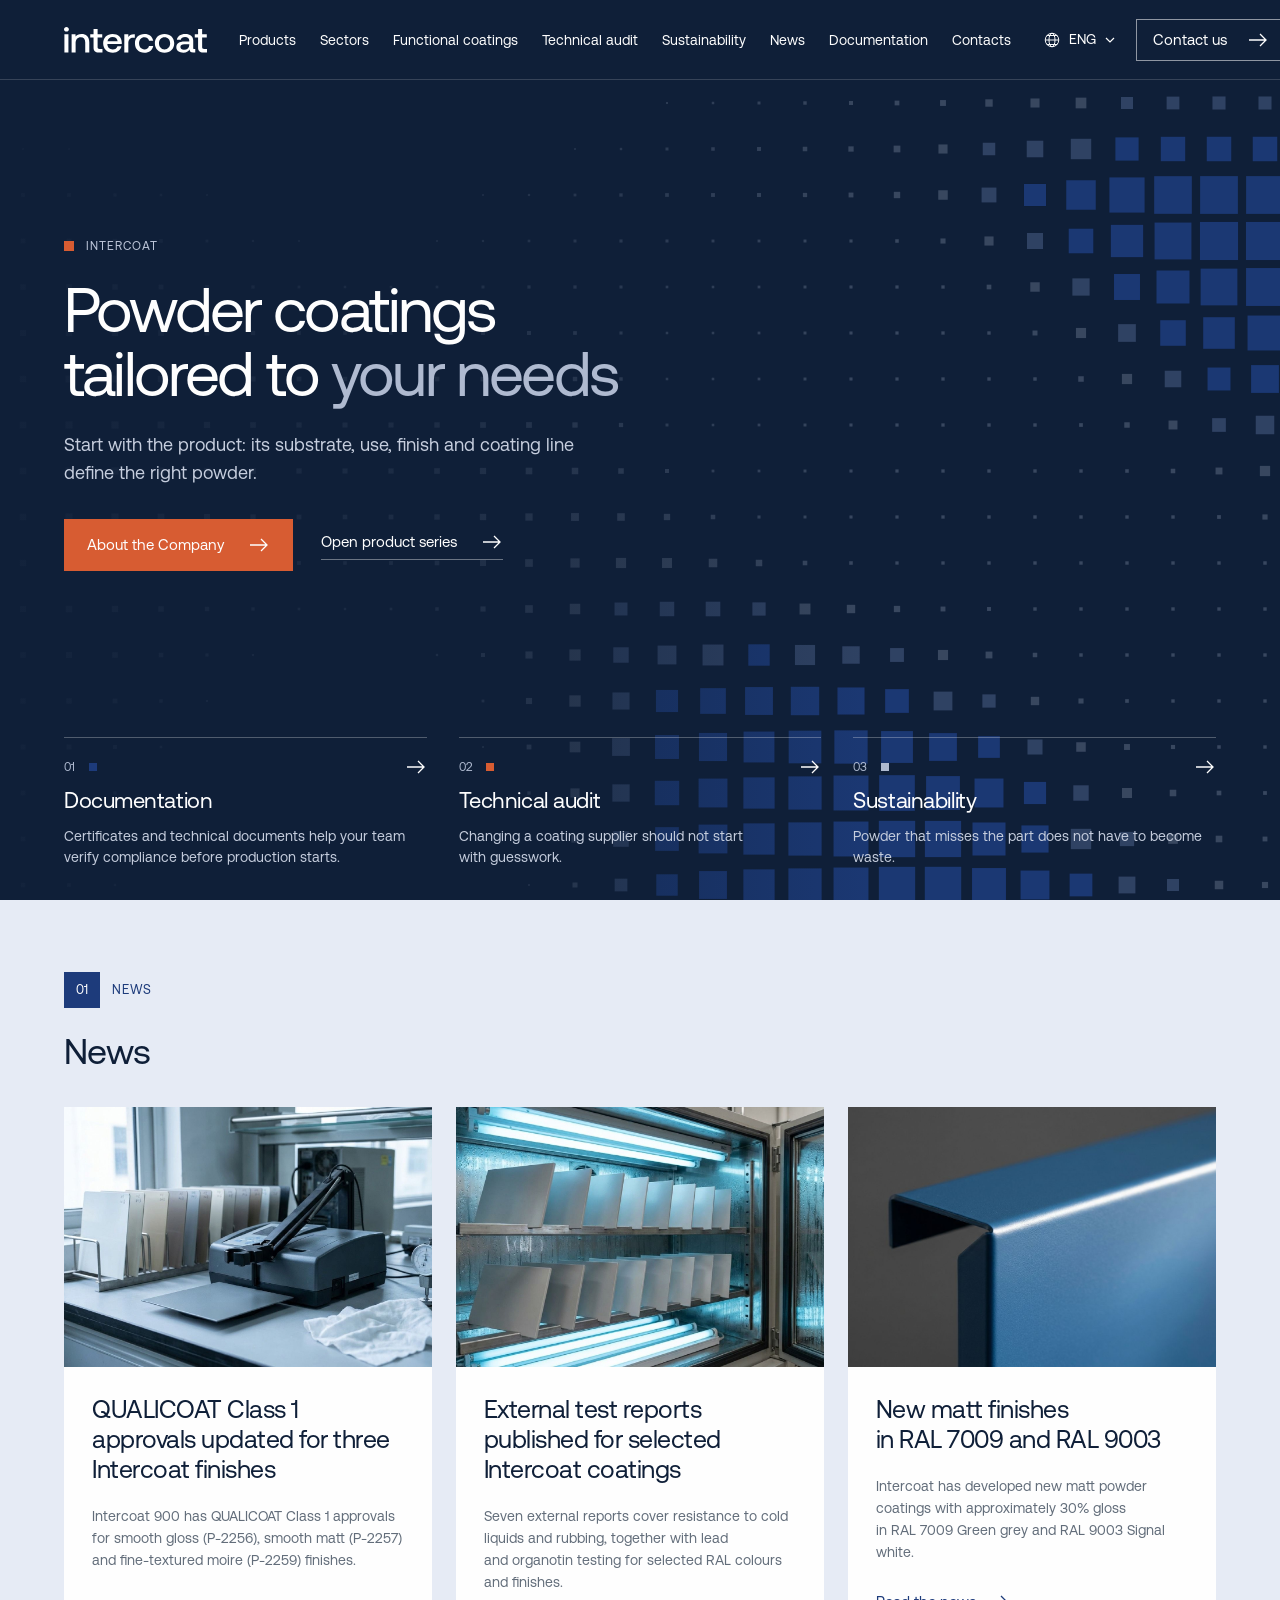
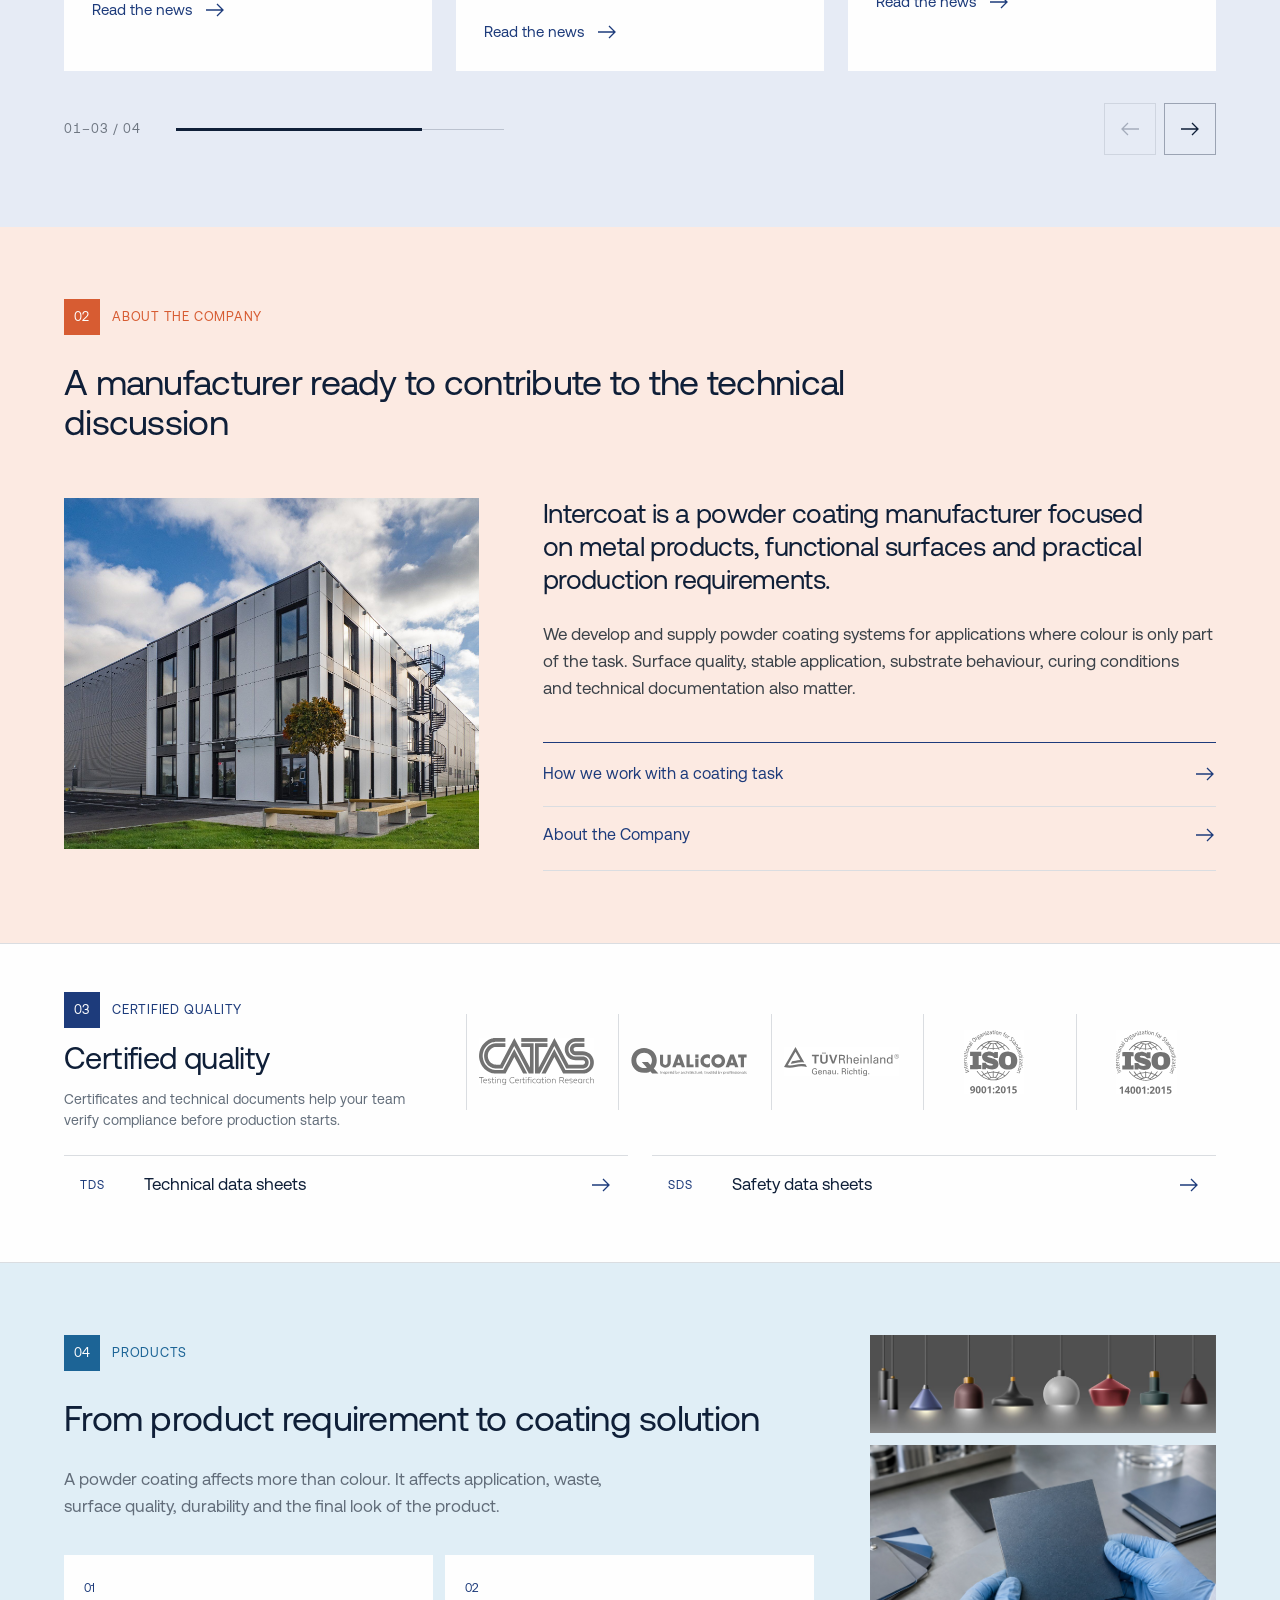
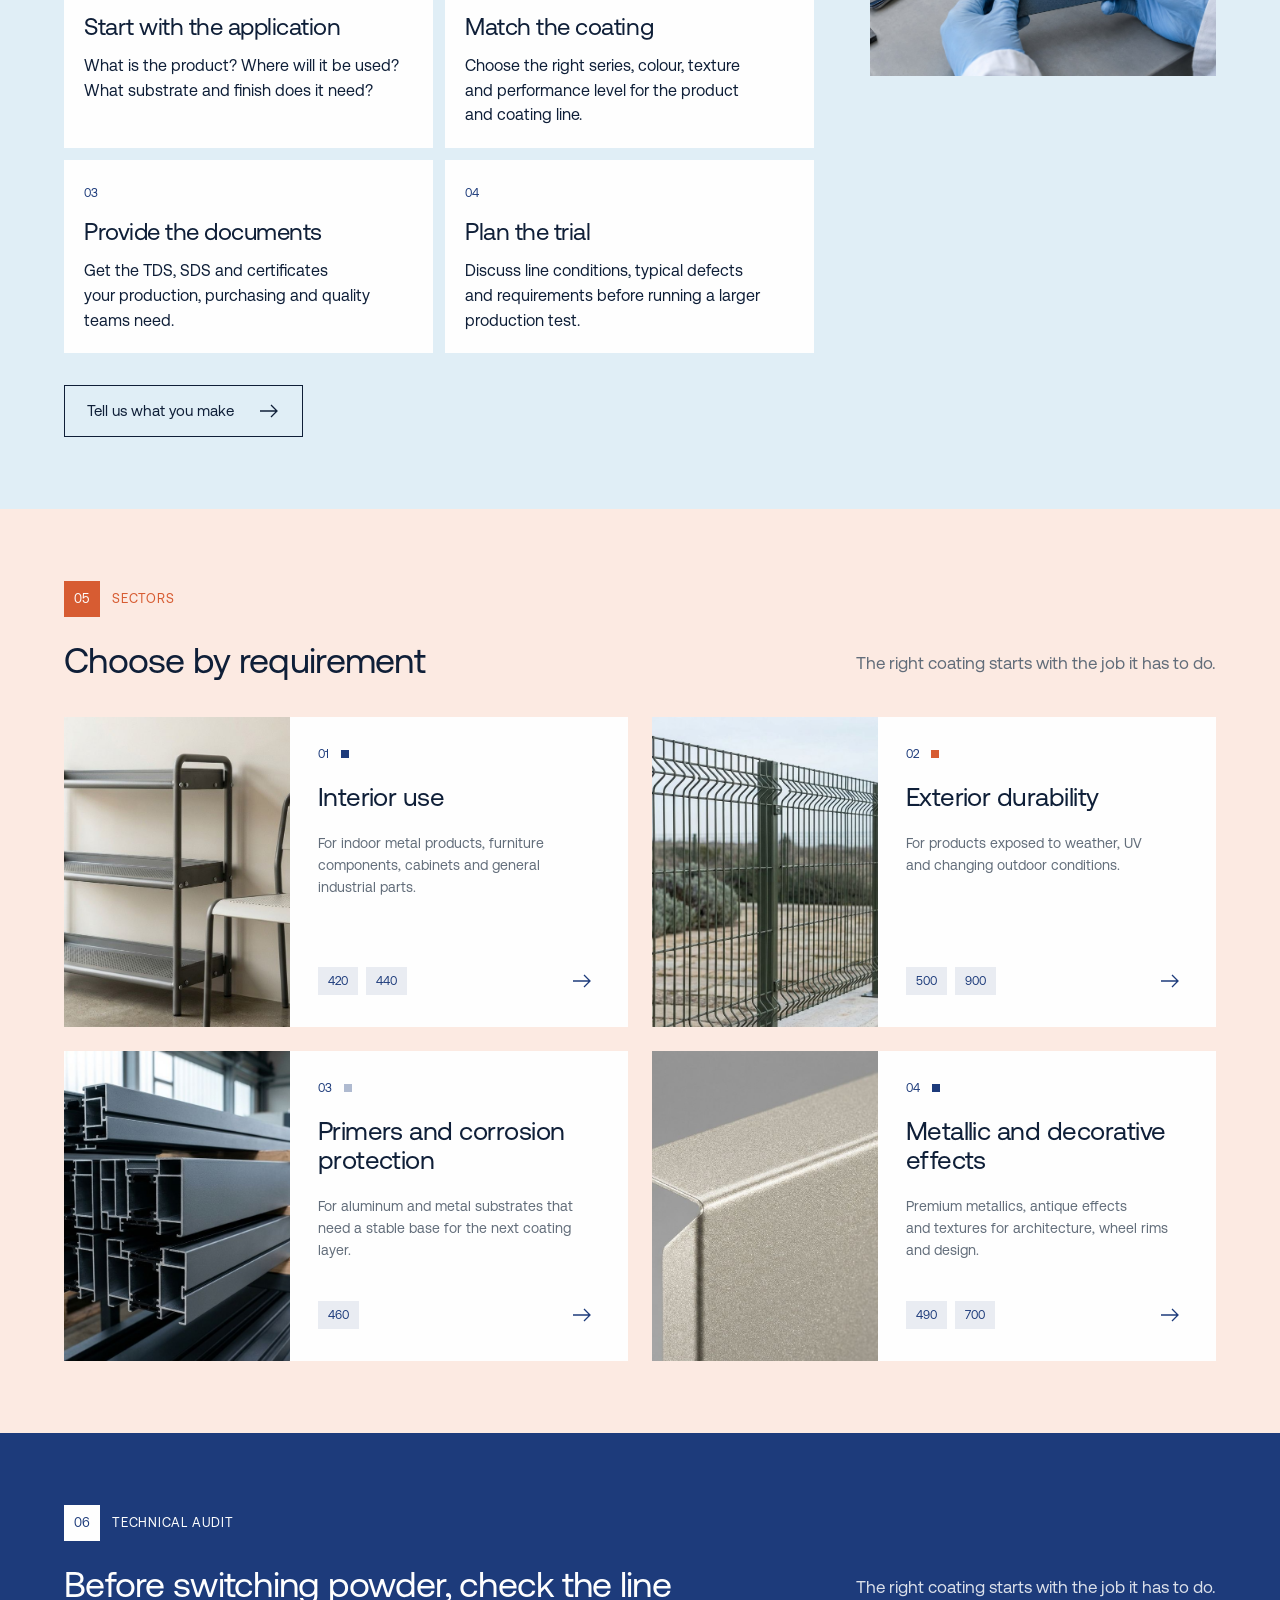
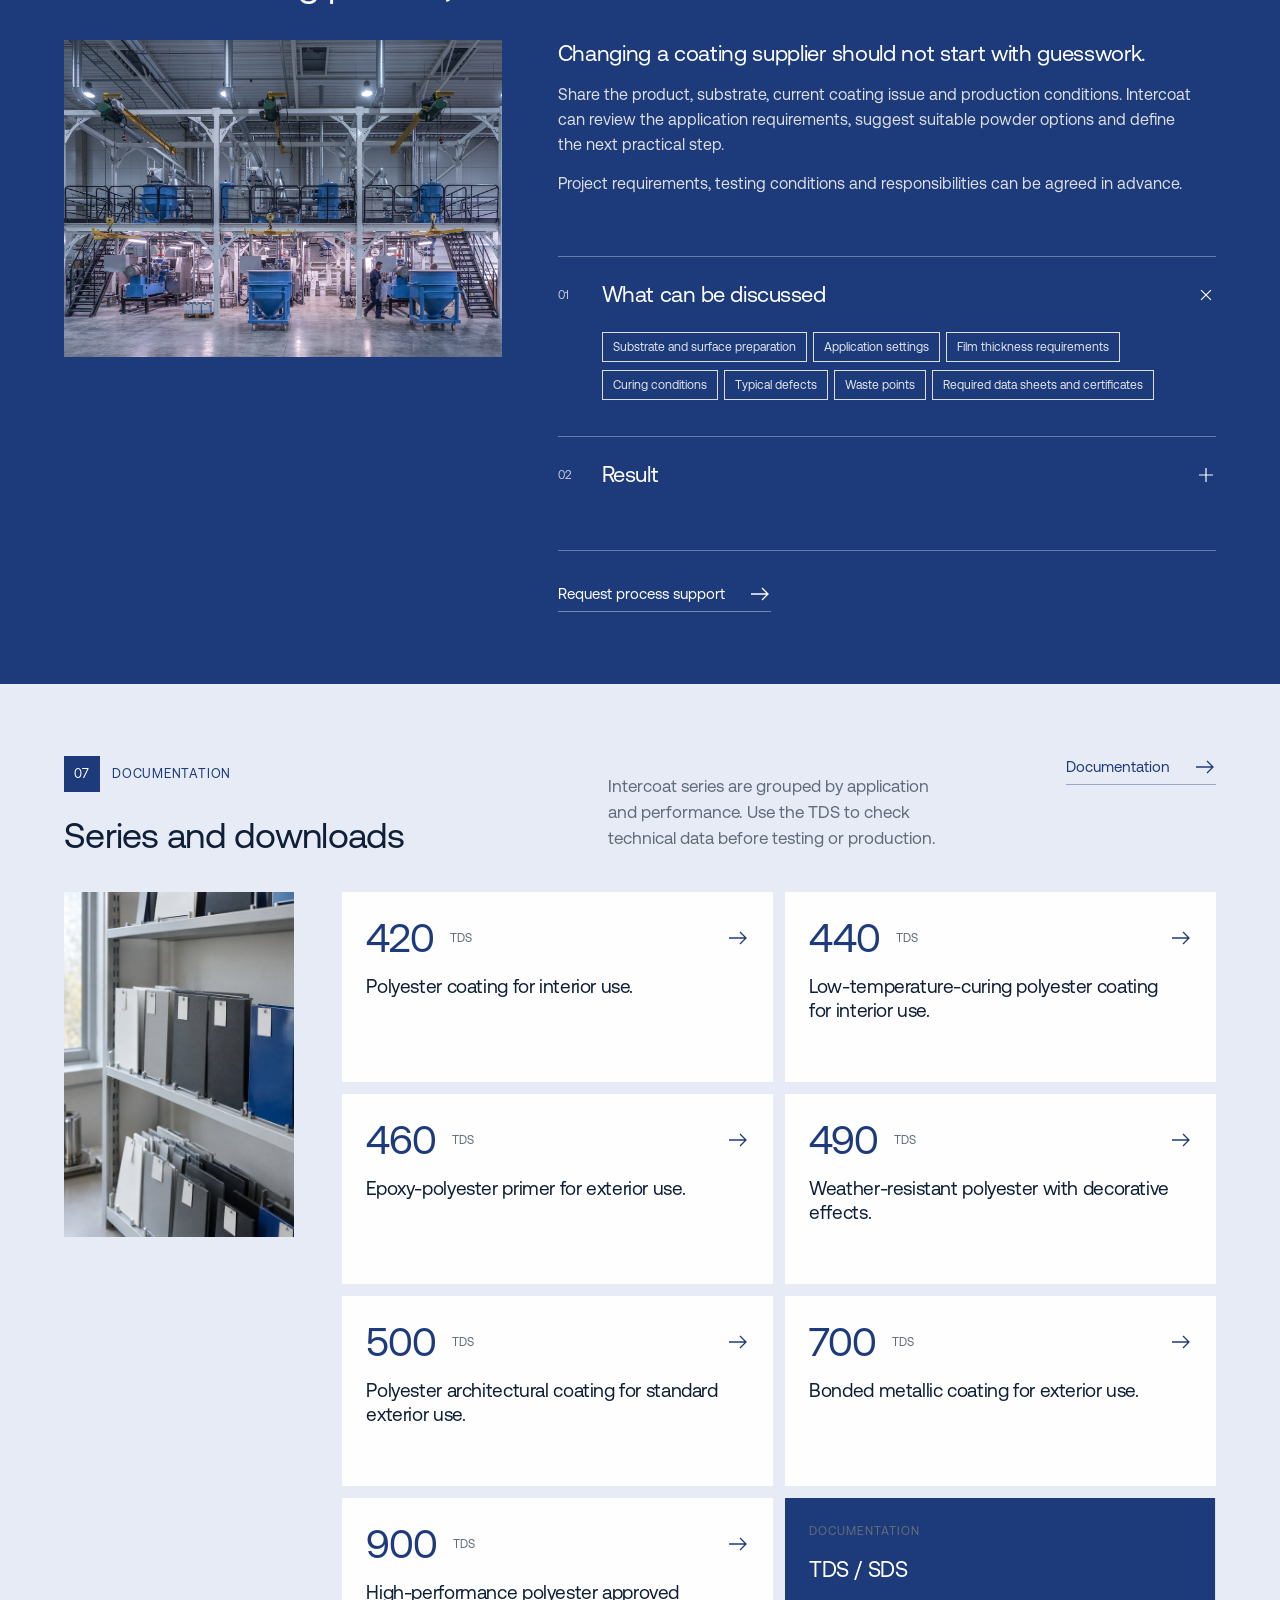
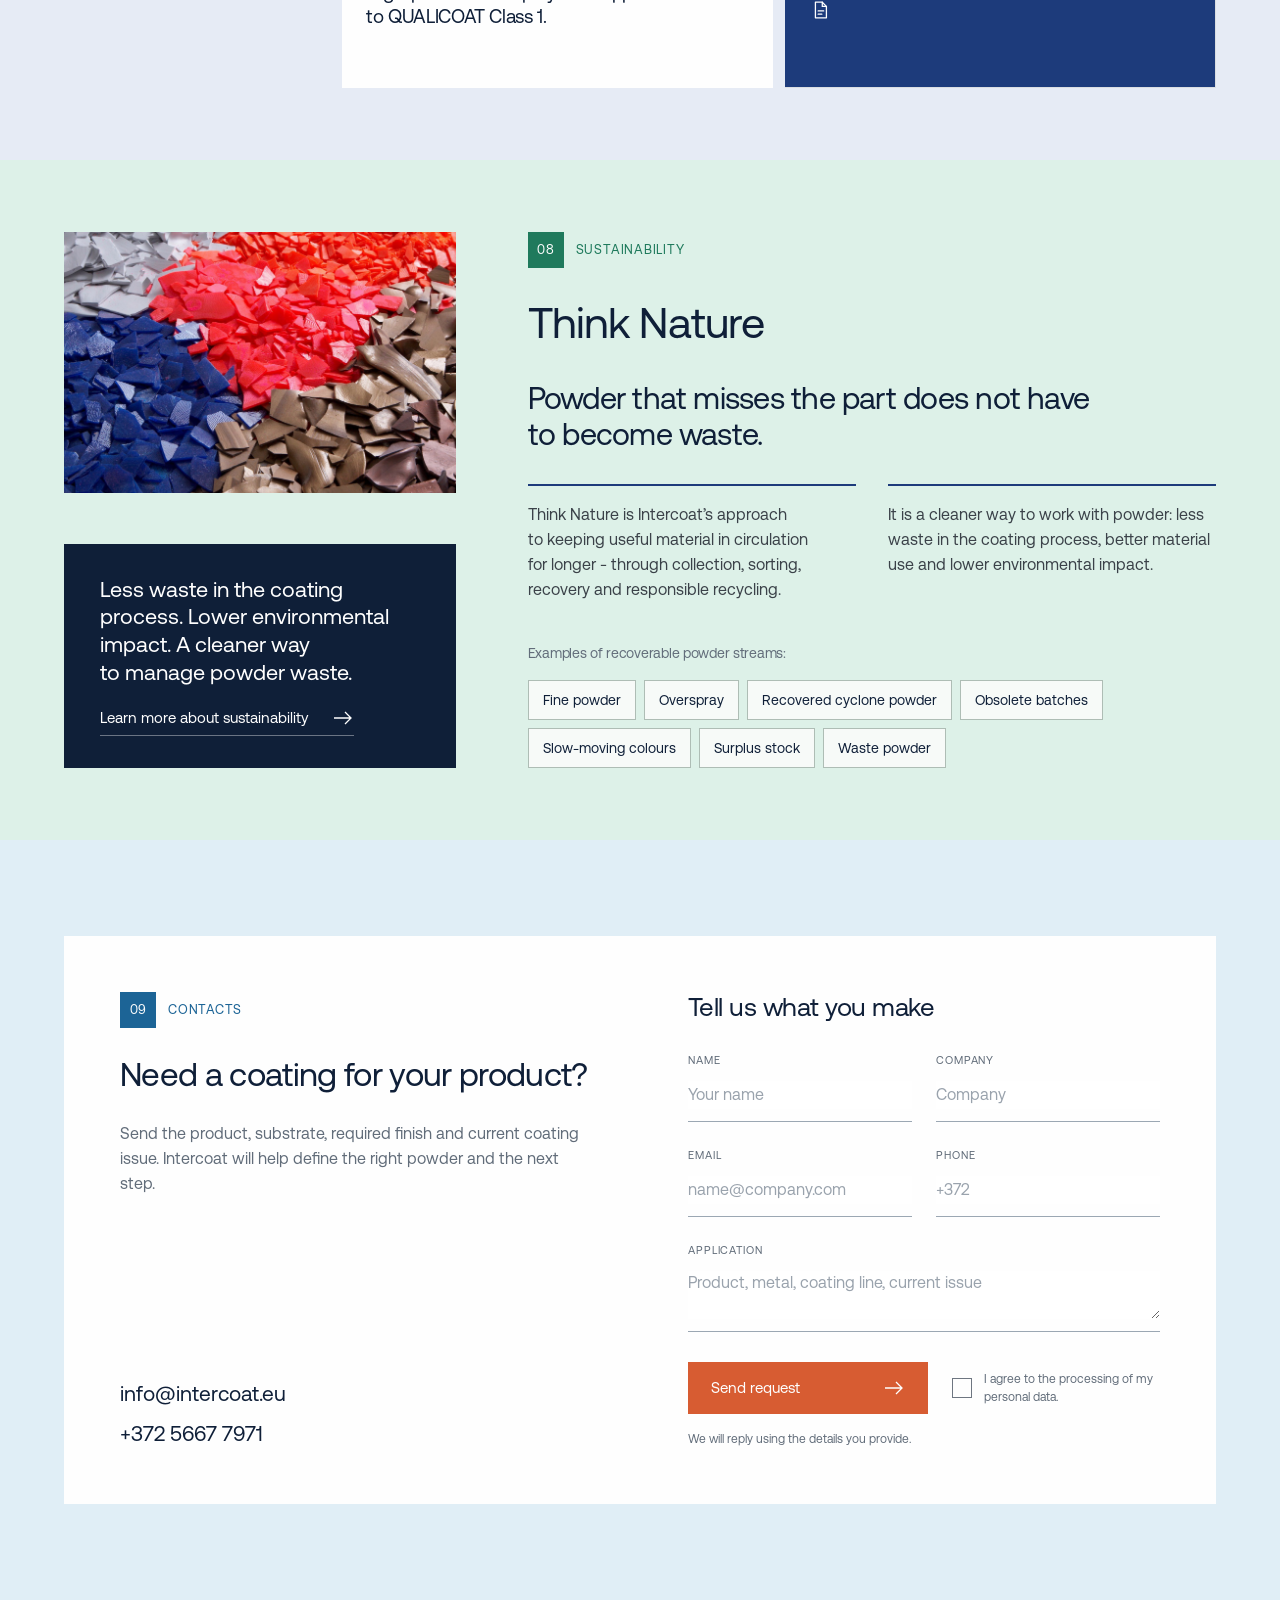
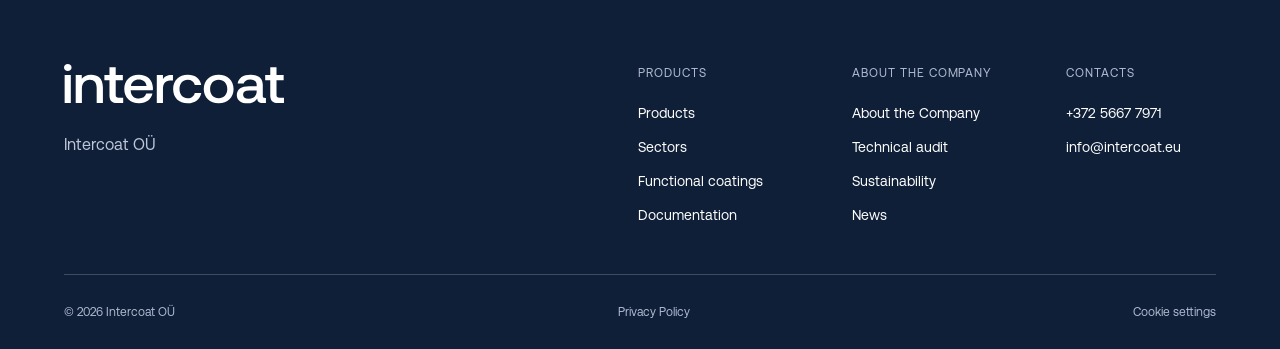
==== commit a1a216c4: "Intercoat concepts preview" ====
--- a/c1/index.html
+++ b/c1/index.html
@@ -1,4 +1,4 @@
 <!DOCTYPE html>
 
-<html lang="en"><head><meta charset="utf-8"/><meta content="width=device-width,initial-scale=1" name="viewport"/><title>Intercoat — Концепция V1</title><meta content="Start with the product: its substrate, use, finish and coating line define the right powder." name="description"/><link as="font" crossorigin="" href="fonts/aeonikpro-regular.otf?v=1792058504" rel="preload" type="font/otf"/><link href="base.css?v=1792058504" rel="stylesheet"/><link href="style.css?v=1792058504" rel="stylesheet"/><script defer="" src="app.js?v=1792058504"></script><link href="ui.css?v=1792058504" rel="stylesheet"/><script defer="" src="ui.js?v=1792058504"></script><script defer="" src="hero4.js?v=1792058504"></script><link href="restore.css?v=1792058504" rel="stylesheet"/><script defer="" src="restore.js?v=1792058504"></script><link href="final2.css?v=1792058504" rel="stylesheet"/><link href="ine.css?v=1792058504" rel="stylesheet"/></head><body><!-- CONTENT: homepage copy and news images from https://www.intercoat.eu/en; series 500/700/900 from https://www.intercoat.eu/en/documentation. Form labels and microcopy are functional interface text. MOTION: finite news slider on click; no autoplay, no loop. Language list and dialog fade in 0.2s; hover changes colour only, no moving arrows. The slow square-wave background of the first screen is the only ambient motion; reduced-motion switches it off. -->
-<a class="skip-link" href="#hero">Skip to content</a><main data-name="Intercoat — Surface layers"><header class="row" data-name="Header" id="header"><a aria-label="Intercoat home" class="brand" href="#hero"><img alt="intercoat" class="logo" src="img/logo-white.svg?v=1792058504"/></a><nav aria-label="Main navigation" class="nav row" data-name="Desktop navigation"><a href="#series">Products</a><a href="#apps">Sectors</a><a href="https://www.intercoat.eu/en/functional-coatings" rel="noopener noreferrer" target="_blank">Functional coatings</a><a href="#tech">Technical audit</a><a href="#nature">Sustainability</a><a href="#news">News</a><a href="#certs">Documentation</a><a href="#contact">Contacts</a></nav><div class="header-actions row" data-name="Header actions"><button aria-controls="language-panel" aria-expanded="false" class="language-trigger row" data-name="Language selector"><svg aria-hidden="true" fill="none" height="18" stroke="currentColor" stroke-width="1.3" viewbox="0 0 24 24" width="18"><circle cx="12" cy="12" r="9"></circle><ellipse cx="12" cy="12" rx="4" ry="9"></ellipse><path d="M3 12h18M5 6h14M5 18h14"></path></svg><span>ENG</span><svg aria-hidden="true" fill="none" height="12" viewbox="0 0 12 12" width="12"><path d="M2 4l4 4 4-4" stroke="currentColor" stroke-width="1.2"></path></svg></button><a class="btn outline" data-name="CTA / Contact" href="#contact">Contact us<svg aria-hidden="true" class="arr" fill="none" height="16" viewbox="0 0 22 16" width="22"><path d="M2 8h17M13 2l6 6-6 6" stroke="currentColor" stroke-width="1.3"></path></svg></a><button aria-controls="mobile-menu" aria-expanded="false" aria-label="Open menu" class="menu-trigger" data-name="Mobile menu"><i></i><i></i></button></div><div class="language-panel" data-name="Language selector / Open" hidden="" id="language-panel"><div class="language-head row"><h3>Select your language</h3><button aria-label="Close language selector" class="close-language">×</button></div><p>Choose a language on intercoat.eu</p><input aria-label="Search languages" class="language-search" placeholder="Search languages" type="search"/><div class="language-options"><a class="language-option current" data-search="English" href="https://www.intercoat.eu/en" lang="en"><span>English</span><span>ENG</span></a><a class="language-option" data-search="Deutsch" href="https://www.intercoat.eu/de" lang="de"><span>Deutsch</span><span>DEU</span></a><a class="language-option" data-search="Eesti" href="https://www.intercoat.eu/et" lang="et"><span>Eesti</span><span>EST</span></a><a class="language-option" data-search="Suomi" href="https://www.intercoat.eu/fi" lang="fi"><span>Suomi</span><span>FIN</span></a><a class="language-option" data-search="Polski" href="https://www.intercoat.eu/pl" lang="pl"><span>Polski</span><span>POL</span></a><a class="language-option" data-search="Slovenščina" href="https://www.intercoat.eu/sl" lang="sl"><span>Slovenščina</span><span>SLV</span></a><a class="language-option" data-search="Slovenčina" href="https://www.intercoat.eu/sk" lang="sk"><span>Slovenčina</span><span>SVK</span></a><a class="language-option" data-search="Lietuvių" href="https://www.intercoat.eu/lt" lang="lt"><span>Lietuvių</span><span>LIT</span></a><a class="language-option" data-search="Srpski" href="https://www.intercoat.eu/sr" lang="sr"><span>Srpski</span><span>SRP</span></a><a class="language-option" data-search="Қазақша" href="https://www.intercoat.eu/kk" lang="kk"><span>Қазақша</span><span>KAZ</span></a><a class="language-option" data-search="Кыргызча" href="https://www.intercoat.eu/ky" lang="ky"><span>Кыргызча</span><span>KGZ</span></a><a class="language-option" data-search="Latviešu" href="https://www.intercoat.eu/lv" lang="lv"><span>Latviešu</span><span>LAV</span></a><a class="language-option" data-search="Français" href="https://www.intercoat.eu/fr" lang="fr"><span>Français</span><span>FRA</span></a><a class="language-option" data-search="Čeština" href="https://www.intercoat.eu/cs" lang="cs"><span>Čeština</span><span>CES</span></a><a class="language-option" data-search="Magyar" href="https://www.intercoat.eu/hu" lang="hu"><span>Magyar</span><span>HUN</span></a><a class="language-option" data-search="Română" href="https://www.intercoat.eu/ro" lang="ro"><span>Română</span><span>RON</span></a><a class="language-option" data-search="Български" href="https://www.intercoat.eu/bg" lang="bg"><span>Български</span><span>BGR</span></a><a class="language-option" data-search="Русский" href="https://www.intercoat.eu/ru" lang="ru"><span>Русский</span><span>RUS</span></a></div><p class="language-empty" hidden="">No languages found.</p></div></header><div class="mobile-menu" data-name="Mobile navigation" hidden="" id="mobile-menu"><nav aria-label="Mobile navigation" class="col"><a href="#series">Products</a><a href="#apps">Sectors</a><a href="https://www.intercoat.eu/en/functional-coatings" rel="noopener noreferrer" target="_blank">Functional coatings</a><a href="#tech">Technical audit</a><a href="#nature">Sustainability</a><a href="#news">News</a><a href="#certs">Documentation</a><a href="#contact">Contacts</a></nav><button class="mobile-language row"><svg aria-hidden="true" fill="none" height="18" stroke="currentColor" stroke-width="1.3" viewbox="0 0 24 24" width="18"><circle cx="12" cy="12" r="9"></circle><ellipse cx="12" cy="12" rx="4" ry="9"></ellipse><path d="M3 12h18M5 6h14M5 18h14"></path></svg><span>English</span><svg aria-hidden="true" fill="none" height="12" viewbox="0 0 12 12" width="12"><path d="M2 4l4 4 4-4" stroke="currentColor" stroke-width="1.2"></path></svg></button></div><section data-name="Hero / Surface layers" id="hero"><div aria-hidden="true" class="hero-bg" data-name="Hero / Pattern background"><canvas></canvas></div><div class="hero-main row"><div class="hero-copy col"><div class="section-label row"><span class="section-n"></span><span>Intercoat</span></div><h1>Powder coatings<br/>tailored to <span>your needs</span></h1><p>Start with the product: its substrate, use, finish and coating line define the right powder.</p><div class="hero-cta row"><a class="btn orange" data-name="CTA / Discuss your project" href="https://www.intercoat.eu/en/company">About the Company<svg aria-hidden="true" class="arr" fill="none" height="16" viewbox="0 0 22 16" width="22"><path d="M2 8h17M13 2l6 6-6 6" stroke="currentColor" stroke-width="1.3"></path></svg></a><a class="text-link row" href="#series">Open product series<svg aria-hidden="true" class="arr" fill="none" height="16" viewbox="0 0 22 16" width="22"><path d="M2 8h17M13 2l6 6-6 6" stroke="currentColor" stroke-width="1.3"></path></svg></a></div></div></div><div class="hero-pathways row" data-name="Three ways to work with Intercoat"><a class="pathway col" href="#certs"><div class="pathway-top row"><span class="path-index">01</span><span class="path-key key-1"></span><svg aria-hidden="true" class="arr" fill="none" height="16" viewbox="0 0 22 16" width="22"><path d="M2 8h17M13 2l6 6-6 6" stroke="currentColor" stroke-width="1.3"></path></svg></div><h3>Documentation</h3><p>Certificates and technical documents help your team verify compliance before production starts.</p></a><a class="pathway col" href="#tech"><div class="pathway-top row"><span class="path-index">02</span><span class="path-key key-2"></span><svg aria-hidden="true" class="arr" fill="none" height="16" viewbox="0 0 22 16" width="22"><path d="M2 8h17M13 2l6 6-6 6" stroke="currentColor" stroke-width="1.3"></path></svg></div><h3>Technical audit</h3><p>Changing a coating supplier should not start with guesswork.</p></a><a class="pathway col" href="#nature"><div class="pathway-top row"><span class="path-index">03</span><span class="path-key key-3"></span><svg aria-hidden="true" class="arr" fill="none" height="16" viewbox="0 0 22 16" width="22"><path d="M2 8h17M13 2l6 6-6 6" stroke="currentColor" stroke-width="1.3"></path></svg></div><h3>Sustainability</h3><p>Powder that misses the part does not have to become waste.</p></a></div></section><section class="section section-news" data-name="08 / News" id="news"><div class="section-heading row"><div class="col"><div class="section-label row"><span class="section-n">01</span><span>News</span></div><h2>News</h2></div></div><div aria-label="News" aria-roledescription="carousel" class="ic-slider col" data-ic-slider="" data-name="News / Slider" role="group"><div class="ic-viewport"><div class="ic-track news-grid row"><a class="news-card col" data-name="News / QUALICOAT Class 1 for three Intercoat coatings" href="https://www.intercoat.eu/en/news/qualicoat-approvals" rel="noopener noreferrer" target="_blank"><div aria-label="Benchtop spectrophotometer and a rack of coated test panels in a coatings laboratory" class="photo" data-name="Photo / " role="img" style="background-image:url(img/news-qualicoat.jpg)"></div><div class="news-content col"><h3>QUALICOAT Class 1 approvals updated for three Intercoat finishes</h3><p>Intercoat 900 has QUALICOAT Class 1 approvals for smooth gloss (P-2256), smooth matt (P-2257) and fine-textured moire (P-2259) finishes.</p><span class="news-read">Read the news<svg aria-hidden="true" class="arr" fill="none" height="16" viewbox="0 0 22 16" width="22"><path d="M2 8h17M13 2l6 6-6 6" stroke="currentColor" stroke-width="1.3"></path></svg></span></div></a><a class="news-card col" data-name="News / QUALICOAT Class 1 for three Intercoat coatings" href="https://www.intercoat.eu/en/news/external-test-protocols" rel="noopener noreferrer" target="_blank"><div aria-label="Coated test panels inside a UV test chamber" class="photo" data-name="Photo / " role="img" style="background-image:url(img/news-protocols.jpg)"></div><div class="news-content col"><h3>External test reports published for selected Intercoat coatings</h3><p>Seven external reports cover resistance to cold liquids and rubbing, together with lead and organotin testing for selected RAL colours and finishes.</p><span class="news-read">Read the news<svg aria-hidden="true" class="arr" fill="none" height="16" viewbox="0 0 22 16" width="22"><path d="M2 8h17M13 2l6 6-6 6" stroke="currentColor" stroke-width="1.3"></path></svg></span></div></a><a class="news-card col" data-name="News / QUALICOAT Class 1 for three Intercoat coatings" href="https://www.intercoat.eu/en/news/matt-ral-7009-9003" rel="noopener noreferrer" target="_blank"><div aria-label="Bent blue powder-coated sheet with a soft matt finish" class="photo" data-name="Photo / " role="img" style="background-image:url(img/news-matt.jpg)"></div><div class="news-content col"><h3>New matt finishes in RAL 7009 and RAL 9003</h3><p>Intercoat has developed new matt powder coatings with approximately 30% gloss in RAL 7009 Green grey and RAL 9003 Signal white.</p><span class="news-read">Read the news<svg aria-hidden="true" class="arr" fill="none" height="16" viewbox="0 0 22 16" width="22"><path d="M2 8h17M13 2l6 6-6 6" stroke="currentColor" stroke-width="1.3"></path></svg></span></div></a><a class="news-card col" data-name="News / QUALICOAT Class 1 for three Intercoat coatings" href="https://www.intercoat.eu/en/news/smoother-moire" rel="noopener noreferrer" target="_blank"><div aria-label="Bronze powder-coated sheet with a fine moire texture" class="photo" data-name="Photo / " role="img" style="background-image:url(img/news-moire.jpg)"></div><div class="news-content col"><h3>Smoother textured finishes for interior applications</h3><p>Smoother textured finishes are available for interior metal products where the texture should look controlled and refined.</p><span class="news-read">Read the news<svg aria-hidden="true" class="arr" fill="none" height="16" viewbox="0 0 22 16" width="22"><path d="M2 8h17M13 2l6 6-6 6" stroke="currentColor" stroke-width="1.3"></path></svg></span></div></a></div></div><div class="ic-controls row" data-name="News / Controls"><div class="ic-prog row"><span aria-live="polite" class="ic-count">01–03 / 04</span><i class="ic-bar"><b></b></i></div><div class="ic-btns row"><button aria-label="Previous news" class="ic-prev" data-name="Button / Previous" type="button"><svg aria-hidden="true" class="arr" fill="none" height="16" viewbox="0 0 22 16" width="22"><path d="M20 8H3M9 2L3 8l6 6" stroke="currentColor" stroke-width="1.3"></path></svg></button><button aria-label="Next news" class="ic-next" data-name="Button / Next" type="button"><svg aria-hidden="true" class="arr" fill="none" height="16" viewbox="0 0 22 16" width="22"><path d="M2 8h17M13 2l6 6-6 6" stroke="currentColor" stroke-width="1.3"></path></svg></button></div></div></div></section><section class="section" data-name="01 / International brand" id="about"><div class="about-intro row"><div class="about-heading col"><div class="section-label row"><span class="section-n">02</span><span>About the Company</span></div><h2>A manufacturer ready to contribute to the technical discussion</h2></div></div><div class="presence row" data-name="International presence"><div class="company-visual"><img alt="The coating plant seen from outside: a light panelled facade beside the production hall" src="img/company.jpg?v=1792058504"/><div class="company-long" hidden=""><p>Intercoat is a powder coating manufacturer for companies that produce metal products and need a coating that fits their application, not only their colour reference.</p><p>The people behind Intercoat work with the questions that usually decide whether a coating will be suitable for production: the substrate, the shape of the part, the required finish, the curing process, functional surface needs and the documents required before testing.</p><p>This is why our starting point is simple: show us the product, the surface and the task it has to perform. From there, we can help define the coating direction, prepare the technical information and plan the next practical step.</p></div></div><div class="company-side col"><div class="about-copy col"><div class="about-text col"><p class="about-lead">Intercoat is a powder coating manufacturer focused on metal products, functional surfaces and practical production requirements.</p><p>We develop and supply powder coating systems for applications where colour is only part of the task. Surface quality, stable application, substrate behaviour, curing conditions and technical documentation also matter.</p></div></div><div class="about-actions col"><button aria-expanded="false" class="company-toggle" data-close="Back to the photo" data-open="How we work with a coating task" type="button">How we work with a coating task<svg aria-hidden="true" class="arr" fill="none" height="16" viewbox="0 0 22 16" width="22"><path d="M2 8h17M13 2l6 6-6 6" stroke="currentColor" stroke-width="1.3"></path></svg></button><a class="text-link row" href="https://www.intercoat.eu/en/company" rel="noopener noreferrer" target="_blank">About the Company<svg aria-hidden="true" class="arr" fill="none" height="16" viewbox="0 0 22 16" width="22"><path d="M2 8h17M13 2l6 6-6 6" stroke="currentColor" stroke-width="1.3"></path></svg></a></div></div></div></section><section class="section" data-name="07 / Certified quality" id="certs"><div class="section-heading row"><div class="col"><div class="section-label row"><span class="section-n">03</span><span>Certified quality</span></div><h2>Certified quality</h2></div><p>Certificates and technical documents help your team verify compliance before production starts.</p></div><div class="quality-marks row"><div class="quality-mark col" data-name="Certification / CATAS"><span>01</span><img alt="CATAS" src="img/certs/catas_2d5f42d5e2.svg?v=1792058504"/><p>CATAS</p></div><div class="quality-mark col" data-name="Certification / QUALICOAT"><span>02</span><img alt="QUALICOAT" src="img/certs/qualicoat_4cabadf883.svg?v=1792058504"/><p>QUALICOAT</p></div><div class="quality-mark col" data-name="Certification / TÜV Rheinland"><span>03</span><img alt="TÜV Rheinland" src="img/certs/tuv_rheinland_47c703d616.svg?v=1792058504"/><p>TÜV Rheinland</p></div><div class="quality-mark col" data-name="Certification / ISO 9001:2015"><span>04</span><img alt="ISO 9001:2015" src="img/certs/iso_9001_5d75c000ea.svg?v=1792058504"/><p>ISO 9001:2015</p></div><div class="quality-mark col" data-name="Certification / ISO 14001:2015"><span>05</span><img alt="ISO 14001:2015" src="img/certs/iso_14001_3194e5c99c.svg?v=1792058504"/><p>ISO 14001:2015</p></div></div><div class="quality-bottom row"><div class="document-links col"><a class="document-link row" href="https://www.intercoat.eu/en/documentation" rel="noopener noreferrer" target="_blank"><span class="doc-code">TDS</span><span>Technical data sheets</span><svg aria-hidden="true" class="arr" fill="none" height="16" viewbox="0 0 22 16" width="22"><path d="M2 8h17M13 2l6 6-6 6" stroke="currentColor" stroke-width="1.3"></path></svg></a><a class="document-link row" href="https://www.intercoat.eu/en/documentation" rel="noopener noreferrer" target="_blank"><span class="doc-code">SDS</span><span>Safety data sheets</span><svg aria-hidden="true" class="arr" fill="none" height="16" viewbox="0 0 22 16" width="22"><path d="M2 8h17M13 2l6 6-6 6" stroke="currentColor" stroke-width="1.3"></path></svg></a></div></div></section><section class="section" data-name="05 / Custom solutions" id="custom"><div class="custom-layout row"><div class="custom-copy col"><div class="section-label row"><span class="section-n">04</span><span>Products</span></div><h2>From product requirement to coating solution</h2><p>A powder coating affects more than colour. It affects application, waste, surface quality, durability and the final look of the product.</p><div class="custom-stages row"><div class="stage col"><span class="step-index">01</span><h3>Start with the application</h3><p>What is the product? Where will it be used? What substrate and finish does it need?</p></div><div class="stage col"><span class="step-index">02</span><h3>Match the coating</h3><p>Choose the right series, colour, texture and performance level for the product and coating line.</p></div><div class="stage col"><span class="step-index">03</span><h3>Provide the documents</h3><p>Get the TDS, SDS and certificates your production, purchasing and quality teams need.</p></div><div class="stage col"><span class="step-index">04</span><h3>Plan the trial</h3><p>Discuss line conditions, typical defects and requirements before running a larger production test.</p></div></div><a class="btn outline" data-name="CTA / Discuss a custom formulation" href="#contact">Tell us what you make<svg aria-hidden="true" class="arr" fill="none" height="16" viewbox="0 0 22 16" width="22"><path d="M2 8h17M13 2l6 6-6 6" stroke="currentColor" stroke-width="1.3"></path></svg></a></div><div class="custom-images col"><div aria-label="Pendant lamps with powder-coated shades in several colours" class="photo" data-name="Photo / Formulation" role="img" style="background-image:url(img/client-lamps.jpg);background-position:center"></div><div aria-label="Finish &amp; texture" class="photo" data-name="Photo / Finish &amp; texture" role="img" style="background-image:url(img/custom-sample.jpg);background-position:center"></div></div></div></section><section class="section section-blue" data-name="02 / Applications" id="apps"><div class="section-heading row"><div class="col"><div class="section-label row"><span class="section-n">05</span><span>Sectors</span></div><h2>Choose by requirement</h2></div><p>The right coating starts with the job it has to do.</p></div><div class="application-grid col"><a class="application row app-1" data-name="Application / Interior use" href="#series"><div aria-label="Powder-coated tubular steel shelving and a steel chair in a daylit room" class="photo" data-name="Photo / " role="img" style="background-image:url(img/req-interior.jpg)"></div><div class="application-copy col"><div class="app-label row"><span>01</span><span class="app-key"></span></div><h3>Interior use</h3><p>For indoor metal products, furniture components, cabinets and general industrial parts.</p><div class="app-bottom row"><div class="tags row"><span class="pill">420</span><span class="pill">440</span></div><span class="square-arrow"><svg aria-hidden="true" class="arr" fill="none" height="16" viewbox="0 0 22 16" width="22"><path d="M2 8h17M13 2l6 6-6 6" stroke="currentColor" stroke-width="1.3"></path></svg></span></div></div></a><a class="application row app-2" data-name="Application / Outdoor durability" href="#series"><div aria-label="A green powder-coated welded mesh fence along a concrete base" class="photo" data-name="Photo / " role="img" style="background-image:url(img/req-exterior.jpg)"></div><div class="application-copy col"><div class="app-label row"><span>02</span><span class="app-key"></span></div><h3>Exterior durability</h3><p>For products exposed to weather, UV and changing outdoor conditions.</p><div class="app-bottom row"><div class="tags row"><span class="pill">500</span><span class="pill">900</span></div><span class="square-arrow"><svg aria-hidden="true" class="arr" fill="none" height="16" viewbox="0 0 22 16" width="22"><path d="M2 8h17M13 2l6 6-6 6" stroke="currentColor" stroke-width="1.3"></path></svg></span></div></div></a><a class="application row app-3" data-name="Application / Primers &amp; corrosion protection" href="#series"><div aria-label="Stacks of aluminium profiles in a production hall" class="photo" data-name="Photo / " role="img" style="background-image:url(img/req-primer.jpg)"></div><div class="application-copy col"><div class="app-label row"><span>03</span><span class="app-key"></span></div><h3>Primers and corrosion protection</h3><p>For aluminum and metal substrates that need a stable base for the next coating layer.</p><div class="app-bottom row"><div class="tags row"><span class="pill">460</span></div><span class="square-arrow"><svg aria-hidden="true" class="arr" fill="none" height="16" viewbox="0 0 22 16" width="22"><path d="M2 8h17M13 2l6 6-6 6" stroke="currentColor" stroke-width="1.3"></path></svg></span></div></div></a><a class="application row app-4" data-name="Application / Metallic &amp; decorative effects" href="#series"><div aria-label="A bent sheet with a fine metallic powder coating" class="photo" data-name="Photo / " role="img" style="background-image:url(img/req-metallic.jpg)"></div><div class="application-copy col"><div class="app-label row"><span>04</span><span class="app-key"></span></div><h3>Metallic and decorative effects</h3><p>Premium metallics, antique effects and textures for architecture, wheel rims and design.</p><div class="app-bottom row"><div class="tags row"><span class="pill">490</span><span class="pill">700</span></div><span class="square-arrow"><svg aria-hidden="true" class="arr" fill="none" height="16" viewbox="0 0 22 16" width="22"><path d="M2 8h17M13 2l6 6-6 6" stroke="currentColor" stroke-width="1.3"></path></svg></span></div></div></a></div></section><section class="section section-technical" data-name="04 / Technical service" id="tech"><div class="section-heading row"><div class="col"><div class="section-label row"><span class="section-n">06</span><span>Technical audit</span></div><h2>Before switching powder, check the line</h2></div><p>The right coating starts with the job it has to do.</p></div><div class="tech-layout row"><div class="tech-visual col"><div aria-label="Intercoat powder production hall seen in full: mixing vessels on the upper deck and collection hoppers on the floor below" class="tech-photo photo" role="img" style="background-image:url(img/client-factory.jpg)"></div></div><div class="tech-process col"><div class="audit-copy"><p>Changing a coating supplier should not start with guesswork.</p><p>Share the product, substrate, current coating issue and production conditions. Intercoat can review the application requirements, suggest suitable powder options and define the next practical step.</p><p>Project requirements, testing conditions and responsibilities can be agreed in advance.</p></div><div class="process col"><details class="process-step" data-name="Step / Technical audit" open=""><summary class="row"><span class="step-number">01</span><h3>What can be discussed</h3><svg aria-hidden="true" class="plus" fill="none" height="20" viewbox="0 0 20 20" width="20"><path d="M3 10h14M10 3v14" stroke="currentColor" stroke-width="1.2"></path></svg></summary><p class="chips-p"><span class="pill">Substrate and surface preparation</span><span class="pill">Application settings</span><span class="pill">Film thickness requirements</span><span class="pill">Curing conditions</span><span class="pill">Typical defects</span><span class="pill">Waste points</span><span class="pill">Required data sheets and certificates</span></p></details><details class="process-step" data-name="Step / Technical audit"><summary class="row"><span class="step-number">02</span><h3>Result</h3><svg aria-hidden="true" class="plus" fill="none" height="20" viewbox="0 0 20 20" width="20"><path d="M3 10h14M10 3v14" stroke="currentColor" stroke-width="1.2"></path></svg></summary><p>A clearer route to testing: suitable coating options, technical documents and practical recommendations for the process.</p></details></div><a class="text-link row" href="#contact">Request process support<svg aria-hidden="true" class="arr" fill="none" height="16" viewbox="0 0 22 16" width="22"><path d="M2 8h17M13 2l6 6-6 6" stroke="currentColor" stroke-width="1.3"></path></svg></a></div></div></section><section class="section" data-name="03 / Product series" id="series"><div class="section-heading row"><div class="col"><div class="section-label row"><span class="section-n">07</span><span>Documentation</span></div><h2>Series and downloads</h2></div><a class="text-link row" href="https://www.intercoat.eu/en/documentation" rel="noopener noreferrer" target="_blank">Documentation<svg aria-hidden="true" class="arr" fill="none" height="16" viewbox="0 0 22 16" width="22"><path d="M2 8h17M13 2l6 6-6 6" stroke="currentColor" stroke-width="1.3"></path></svg></a><p>Intercoat series are grouped by application and performance. Use the TDS to check technical data before testing or production.</p></div><div class="series-layout row"><div aria-label="Powder-coated sample plates on a laboratory shelf" class="series-image photo" role="img" style="background-image:url(img/series.jpg);background-position:center 42%"></div><div class="series-catalogue col"><div class="series-grid"><a class="series-item col" data-name="Series / 420" href="https://www.intercoat.eu/en/documentation/tds/intercoat-420-industrial" rel="noopener noreferrer" target="_blank"><div class="series-top row"><span class="series-code">420</span><span class="mini-label">TDS</span><svg aria-hidden="true" class="arr" fill="none" height="16" viewbox="0 0 22 16" width="22"><path d="M2 8h17M13 2l6 6-6 6" stroke="currentColor" stroke-width="1.3"></path></svg></div><h3>Polyester coating for interior use.</h3></a><a class="series-item col" data-name="Series / 420" href="https://www.intercoat.eu/en/documentation/tds/intercoat-440-lt" rel="noopener noreferrer" target="_blank"><div class="series-top row"><span class="series-code">440</span><span class="mini-label">TDS</span><svg aria-hidden="true" class="arr" fill="none" height="16" viewbox="0 0 22 16" width="22"><path d="M2 8h17M13 2l6 6-6 6" stroke="currentColor" stroke-width="1.3"></path></svg></div><h3>Low-temperature-curing polyester coating for interior use.</h3></a><a class="series-item col" data-name="Series / 420" href="https://www.intercoat.eu/en/documentation/tds/intercoat-460-primer" rel="noopener noreferrer" target="_blank"><div class="series-top row"><span class="series-code">460</span><span class="mini-label">TDS</span><svg aria-hidden="true" class="arr" fill="none" height="16" viewbox="0 0 22 16" width="22"><path d="M2 8h17M13 2l6 6-6 6" stroke="currentColor" stroke-width="1.3"></path></svg></div><h3>Epoxy-polyester primer for exterior use.</h3></a><a class="series-item col" data-name="Series / 420" href="https://www.intercoat.eu/en/documentation/tds/intercoat-490-metallic-dry" rel="noopener noreferrer" target="_blank"><div class="series-top row"><span class="series-code">490</span><span class="mini-label">TDS</span><svg aria-hidden="true" class="arr" fill="none" height="16" viewbox="0 0 22 16" width="22"><path d="M2 8h17M13 2l6 6-6 6" stroke="currentColor" stroke-width="1.3"></path></svg></div><h3>Weather-resistant polyester with decorative effects.</h3></a><a class="series-item col" data-name="Series / 420" href="https://www.intercoat.eu/en/documentation/tds/intercoat-500-standard" rel="noopener noreferrer" target="_blank"><div class="series-top row"><span class="series-code">500</span><span class="mini-label">TDS</span><svg aria-hidden="true" class="arr" fill="none" height="16" viewbox="0 0 22 16" width="22"><path d="M2 8h17M13 2l6 6-6 6" stroke="currentColor" stroke-width="1.3"></path></svg></div><h3>Polyester architectural coating for standard exterior use.</h3></a><a class="series-item col" data-name="Series / 420" href="https://www.intercoat.eu/en/documentation/tds/intercoat-700-metallic-bonding" rel="noopener noreferrer" target="_blank"><div class="series-top row"><span class="series-code">700</span><span class="mini-label">TDS</span><svg aria-hidden="true" class="arr" fill="none" height="16" viewbox="0 0 22 16" width="22"><path d="M2 8h17M13 2l6 6-6 6" stroke="currentColor" stroke-width="1.3"></path></svg></div><h3>Bonded metallic coating for exterior use.</h3></a><a class="series-item col" data-name="Series / 420" href="https://www.intercoat.eu/en/documentation/tds/intercoat-900-q1" rel="noopener noreferrer" target="_blank"><div class="series-top row"><span class="series-code">900</span><span class="mini-label">TDS</span><svg aria-hidden="true" class="arr" fill="none" height="16" viewbox="0 0 22 16" width="22"><path d="M2 8h17M13 2l6 6-6 6" stroke="currentColor" stroke-width="1.3"></path></svg></div><h3>High-performance polyester approved to QUALICOAT Class 1.</h3></a><a class="series-enquiry col" href="https://www.intercoat.eu/en/documentation"><span class="mini-label">Documentation</span><h3>TDS / SDS</h3><svg aria-hidden="true" class="doc-ic" fill="none" height="22" viewbox="0 0 24 24" width="22"><path d="M7 3.5h7.5L19 8v12.5H7z" stroke="currentColor" stroke-linejoin="round" stroke-width="1.4"></path><path d="M14.5 3.5V8H19M10 13h6M10 16.5h4" stroke="currentColor" stroke-linecap="round" stroke-width="1.4"></path></svg></a></div></div></div></section><section class="section section-nature" data-name="06 / Think Nature" id="nature"><div class="nature-layout row"><div class="nature-left col"><div aria-label="Sorted powder chips in blue, red, grey and bronze, collected for recovery" class="nature-image photo" role="img" style="background-image:url(img/nature.jpg)"></div><div class="nature-panel col"><p class="nature-note">Less waste in the coating process. Lower environmental impact. A cleaner way to manage powder waste.</p><a class="text-link row" href="https://www.intercoat.eu/en/sustainability">Learn more about sustainability<svg aria-hidden="true" class="arr" fill="none" height="16" viewbox="0 0 22 16" width="22"><path d="M2 8h17M13 2l6 6-6 6" stroke="currentColor" stroke-width="1.3"></path></svg></a></div></div><div class="nature-copy col"><div class="section-label row"><span class="section-n">08</span><span>Sustainability</span></div><h2>Think Nature</h2><p class="nature-lead">Powder that misses the part does not have to become waste.</p><div class="nature-cols"><p>Think Nature is Intercoat’s approach to keeping useful material in circulation for longer - through collection, sorting, recovery and responsible recycling.</p><p>It is a cleaner way to work with powder: less waste in the coating process, better material use and lower environmental impact.</p></div><h3 class="streams-title">Examples of recoverable powder streams:</h3><div class="tags nature-materials row"><span class="pill">Fine powder</span><span class="pill">Overspray</span><span class="pill">Recovered cyclone powder</span><span class="pill">Obsolete batches</span><span class="pill">Slow-moving colours</span><span class="pill">Surplus stock</span><span class="pill">Waste powder</span></div></div></div></section><section class="section" data-name="09 / Contact" id="contact"><div class="contact-panel row"><div class="contact-copy col"><div class="section-label row"><span class="section-n">09</span><span>Contacts</span></div><h2>Need a coating for your product?</h2><p>Send the product, substrate, required finish and current coating issue. Intercoat will help define the right powder and the next step.</p><div class="contact-details col"><a href="mailto:info@intercoat.eu">info@intercoat.eu</a><a href="tel:+37256677971">+372 5667 7971</a></div></div><form class="contact-form col" data-ic-form="1" data-name="Contact form"><h3>Tell us what you make</h3><div class="row form-row"><label class="field col"><span>Name</span><input name="name" placeholder="Your name" required="" type="text"/></label><label class="field col"><span>Company</span><input name="company" placeholder="Company" type="text"/></label></div><div class="row form-row"><label class="field col"><span>Email</span><input name="email" placeholder="name@company.com" required="" type="email"/></label><label class="field col"><span>Phone</span><input name="phone" placeholder="+372" type="tel"/></label></div><label class="field col"><span>Application</span><textarea name="application" placeholder="Product, metal, coating line, current issue" required="" rows="2"></textarea></label><div class="submit-row row"><button class="btn orange" type="submit">Send request <svg aria-hidden="true" class="arr" fill="none" height="16" viewbox="0 0 22 16" width="22"><path d="M2 8h17M13 2l6 6-6 6" stroke="currentColor" stroke-width="1.3"></path></svg></button><label class="consent row"><input required="" type="checkbox"/><span>I agree to the processing of my personal data.</span></label></div><p class="form-caption">We will reply using the details you provide.</p></form></div></section><footer data-name="Footer" id="footer"><div class="footer-top row"><div class="footer-brand col"><img alt="intercoat" src="img/logo-white.svg?v=1792058504"/><p>Intercoat OÜ</p></div><div class="footer-links row"><div class="footer-col col"><span class="mini-label">Products</span><a href="#series">Products</a><a href="#apps">Sectors</a><a href="https://www.intercoat.eu/en/functional-coatings">Functional coatings</a><a href="https://www.intercoat.eu/en/documentation">Documentation</a></div><div class="footer-col col"><span class="mini-label">About the Company</span><a href="https://www.intercoat.eu/en/company">About the Company</a><a href="#tech">Technical audit</a><a href="#nature">Sustainability</a><a href="#news">News</a></div><div class="footer-col col"><span class="mini-label">Contacts</span><a href="tel:+37256677971">+372 5667 7971</a><a href="mailto:info@intercoat.eu">info@intercoat.eu</a></div></div></div><div class="footer-bottom row"><span>© 2026 Intercoat OÜ</span><a href="https://www.intercoat.eu/en/privacy-policy">Privacy Policy</a><button class="cookie-settings" type="button">Cookie settings</button></div></footer></main></body></html>+<html lang="en"><head><meta charset="utf-8"/><meta content="width=device-width,initial-scale=1" name="viewport"/><title>Intercoat — Концепция V1</title><meta content="Start with the product: its substrate, use, finish and coating line define the right powder." name="description"/><link as="font" crossorigin="" href="fonts/aeonikpro-regular.otf?v=1792060327" rel="preload" type="font/otf"/><link href="base.css?v=1792060327" rel="stylesheet"/><link href="style.css?v=1792060327" rel="stylesheet"/><script defer="" src="app.js?v=1792060327"></script><link href="ui.css?v=1792060327" rel="stylesheet"/><script defer="" src="ui.js?v=1792060327"></script><script defer="" src="hero4.js?v=1792060327"></script><link href="restore.css?v=1792060327" rel="stylesheet"/><script defer="" src="restore.js?v=1792060327"></script><link href="final2.css?v=1792060327" rel="stylesheet"/><link href="ine.css?v=1792060327" rel="stylesheet"/></head><body><!-- CONTENT: homepage copy and news images from https://www.intercoat.eu/en; series 500/700/900 from https://www.intercoat.eu/en/documentation. Form labels and microcopy are functional interface text. MOTION: finite news slider on click; no autoplay, no loop. Language list and dialog fade in 0.2s; hover changes colour only, no moving arrows. The slow square-wave background of the first screen is the only ambient motion; reduced-motion switches it off. -->
+<a class="skip-link" href="#hero">Skip to content</a><main data-name="Intercoat — Surface layers"><header class="row" data-name="Header" id="header"><a aria-label="Intercoat home" class="brand" href="#hero"><img alt="intercoat" class="logo" src="img/logo-white.svg?v=1792060327"/></a><nav aria-label="Main navigation" class="nav row" data-name="Desktop navigation"><a href="#series">Products</a><a href="#apps">Sectors</a><a href="https://www.intercoat.eu/en/functional-coatings" rel="noopener noreferrer" target="_blank">Functional coatings</a><a href="#tech">Technical audit</a><a href="#nature">Sustainability</a><a href="#news">News</a><a href="#certs">Documentation</a><a href="#contact">Contacts</a></nav><div class="header-actions row" data-name="Header actions"><button aria-controls="language-panel" aria-expanded="false" class="language-trigger row" data-name="Language selector"><svg aria-hidden="true" fill="none" height="18" stroke="currentColor" stroke-width="1.3" viewbox="0 0 24 24" width="18"><circle cx="12" cy="12" r="9"></circle><ellipse cx="12" cy="12" rx="4" ry="9"></ellipse><path d="M3 12h18M5 6h14M5 18h14"></path></svg><span>ENG</span><svg aria-hidden="true" fill="none" height="12" viewbox="0 0 12 12" width="12"><path d="M2 4l4 4 4-4" stroke="currentColor" stroke-width="1.2"></path></svg></button><a class="btn outline" data-name="CTA / Contact" href="#contact">Contact us<svg aria-hidden="true" class="arr" fill="none" height="16" viewbox="0 0 22 16" width="22"><path d="M2 8h17M13 2l6 6-6 6" stroke="currentColor" stroke-width="1.3"></path></svg></a><button aria-controls="mobile-menu" aria-expanded="false" aria-label="Open menu" class="menu-trigger" data-name="Mobile menu"><i></i><i></i></button></div><div class="language-panel" data-name="Language selector / Open" hidden="" id="language-panel"><div class="language-head row"><h3>Select your language</h3><button aria-label="Close language selector" class="close-language">×</button></div><p>Choose a language on intercoat.eu</p><input aria-label="Search languages" class="language-search" placeholder="Search languages" type="search"/><div class="language-options"><a class="language-option current" data-search="English" href="https://www.intercoat.eu/en" lang="en"><span>English</span><span>ENG</span></a><a class="language-option" data-search="Deutsch" href="https://www.intercoat.eu/de" lang="de"><span>Deutsch</span><span>DEU</span></a><a class="language-option" data-search="Eesti" href="https://www.intercoat.eu/et" lang="et"><span>Eesti</span><span>EST</span></a><a class="language-option" data-search="Suomi" href="https://www.intercoat.eu/fi" lang="fi"><span>Suomi</span><span>FIN</span></a><a class="language-option" data-search="Polski" href="https://www.intercoat.eu/pl" lang="pl"><span>Polski</span><span>POL</span></a><a class="language-option" data-search="Slovenščina" href="https://www.intercoat.eu/sl" lang="sl"><span>Slovenščina</span><span>SLV</span></a><a class="language-option" data-search="Slovenčina" href="https://www.intercoat.eu/sk" lang="sk"><span>Slovenčina</span><span>SVK</span></a><a class="language-option" data-search="Lietuvių" href="https://www.intercoat.eu/lt" lang="lt"><span>Lietuvių</span><span>LIT</span></a><a class="language-option" data-search="Srpski" href="https://www.intercoat.eu/sr" lang="sr"><span>Srpski</span><span>SRP</span></a><a class="language-option" data-search="Қазақша" href="https://www.intercoat.eu/kk" lang="kk"><span>Қазақша</span><span>KAZ</span></a><a class="language-option" data-search="Кыргызча" href="https://www.intercoat.eu/ky" lang="ky"><span>Кыргызча</span><span>KGZ</span></a><a class="language-option" data-search="Latviešu" href="https://www.intercoat.eu/lv" lang="lv"><span>Latviešu</span><span>LAV</span></a><a class="language-option" data-search="Français" href="https://www.intercoat.eu/fr" lang="fr"><span>Français</span><span>FRA</span></a><a class="language-option" data-search="Čeština" href="https://www.intercoat.eu/cs" lang="cs"><span>Čeština</span><span>CES</span></a><a class="language-option" data-search="Magyar" href="https://www.intercoat.eu/hu" lang="hu"><span>Magyar</span><span>HUN</span></a><a class="language-option" data-search="Română" href="https://www.intercoat.eu/ro" lang="ro"><span>Română</span><span>RON</span></a><a class="language-option" data-search="Български" href="https://www.intercoat.eu/bg" lang="bg"><span>Български</span><span>BGR</span></a><a class="language-option" data-search="Русский" href="https://www.intercoat.eu/ru" lang="ru"><span>Русский</span><span>RUS</span></a></div><p class="language-empty" hidden="">No languages found.</p></div></header><div class="mobile-menu" data-name="Mobile navigation" hidden="" id="mobile-menu"><nav aria-label="Mobile navigation" class="col"><a href="#series">Products</a><a href="#apps">Sectors</a><a href="https://www.intercoat.eu/en/functional-coatings" rel="noopener noreferrer" target="_blank">Functional coatings</a><a href="#tech">Technical audit</a><a href="#nature">Sustainability</a><a href="#news">News</a><a href="#certs">Documentation</a><a href="#contact">Contacts</a></nav><button class="mobile-language row"><svg aria-hidden="true" fill="none" height="18" stroke="currentColor" stroke-width="1.3" viewbox="0 0 24 24" width="18"><circle cx="12" cy="12" r="9"></circle><ellipse cx="12" cy="12" rx="4" ry="9"></ellipse><path d="M3 12h18M5 6h14M5 18h14"></path></svg><span>English</span><svg aria-hidden="true" fill="none" height="12" viewbox="0 0 12 12" width="12"><path d="M2 4l4 4 4-4" stroke="currentColor" stroke-width="1.2"></path></svg></button></div><section data-name="Hero / Surface layers" id="hero"><div aria-hidden="true" class="hero-bg" data-name="Hero / Pattern background"><canvas></canvas></div><div class="hero-main row"><div class="hero-copy col"><div class="section-label row"><span class="section-n"></span><span>Intercoat</span></div><h1>Powder coatings<br/>tailored to <span>your needs</span></h1><p>Start with the product: its substrate, use, finish and coating line define the right powder.</p><div class="hero-cta row"><a class="btn orange" data-name="CTA / Discuss your project" href="https://www.intercoat.eu/en/company">About the Company<svg aria-hidden="true" class="arr" fill="none" height="16" viewbox="0 0 22 16" width="22"><path d="M2 8h17M13 2l6 6-6 6" stroke="currentColor" stroke-width="1.3"></path></svg></a><a class="text-link row" href="#series">Open product series<svg aria-hidden="true" class="arr" fill="none" height="16" viewbox="0 0 22 16" width="22"><path d="M2 8h17M13 2l6 6-6 6" stroke="currentColor" stroke-width="1.3"></path></svg></a></div></div></div><div class="hero-pathways row" data-name="Three ways to work with Intercoat"><a class="pathway col" href="#certs"><div class="pathway-top row"><span class="path-index">01</span><span class="path-key key-1"></span><svg aria-hidden="true" class="arr" fill="none" height="16" viewbox="0 0 22 16" width="22"><path d="M2 8h17M13 2l6 6-6 6" stroke="currentColor" stroke-width="1.3"></path></svg></div><h3>Documentation</h3><p>Certificates and technical documents help your team verify compliance before production starts.</p></a><a class="pathway col" href="#tech"><div class="pathway-top row"><span class="path-index">02</span><span class="path-key key-2"></span><svg aria-hidden="true" class="arr" fill="none" height="16" viewbox="0 0 22 16" width="22"><path d="M2 8h17M13 2l6 6-6 6" stroke="currentColor" stroke-width="1.3"></path></svg></div><h3>Technical audit</h3><p>Changing a coating supplier should not start with guesswork.</p></a><a class="pathway col" href="#nature"><div class="pathway-top row"><span class="path-index">03</span><span class="path-key key-3"></span><svg aria-hidden="true" class="arr" fill="none" height="16" viewbox="0 0 22 16" width="22"><path d="M2 8h17M13 2l6 6-6 6" stroke="currentColor" stroke-width="1.3"></path></svg></div><h3>Sustainability</h3><p>Powder that misses the part does not have to become waste.</p></a></div></section><section class="section section-news" data-name="08 / News" id="news"><div class="section-heading row"><div class="col"><div class="section-label row"><span class="section-n">01</span><span>News</span></div><h2>News</h2></div></div><div aria-label="News" aria-roledescription="carousel" class="ic-slider col" data-ic-slider="" data-name="News / Slider" role="group"><div class="ic-viewport"><div class="ic-track news-grid row"><a class="news-card col" data-name="News / QUALICOAT Class 1 for three Intercoat coatings" href="https://www.intercoat.eu/en/news/qualicoat-approvals" rel="noopener noreferrer" target="_blank"><div aria-label="Benchtop spectrophotometer and a rack of coated test panels in a coatings laboratory" class="photo" data-name="Photo / " role="img" style="background-image:url(img/news-qualicoat.jpg)"></div><div class="news-content col"><h3>QUALICOAT Class 1 approvals updated for three Intercoat finishes</h3><p>Intercoat 900 has QUALICOAT Class 1 approvals for smooth gloss (P-2256), smooth matt (P-2257) and fine-textured moire (P-2259) finishes.</p><span class="news-read">Read the news<svg aria-hidden="true" class="arr" fill="none" height="16" viewbox="0 0 22 16" width="22"><path d="M2 8h17M13 2l6 6-6 6" stroke="currentColor" stroke-width="1.3"></path></svg></span></div></a><a class="news-card col" data-name="News / QUALICOAT Class 1 for three Intercoat coatings" href="https://www.intercoat.eu/en/news/external-test-protocols" rel="noopener noreferrer" target="_blank"><div aria-label="Coated test panels inside a UV test chamber" class="photo" data-name="Photo / " role="img" style="background-image:url(img/news-protocols.jpg)"></div><div class="news-content col"><h3>External test reports published for selected Intercoat coatings</h3><p>Seven external reports cover resistance to cold liquids and rubbing, together with lead and organotin testing for selected RAL colours and finishes.</p><span class="news-read">Read the news<svg aria-hidden="true" class="arr" fill="none" height="16" viewbox="0 0 22 16" width="22"><path d="M2 8h17M13 2l6 6-6 6" stroke="currentColor" stroke-width="1.3"></path></svg></span></div></a><a class="news-card col" data-name="News / QUALICOAT Class 1 for three Intercoat coatings" href="https://www.intercoat.eu/en/news/matt-ral-7009-9003" rel="noopener noreferrer" target="_blank"><div aria-label="Bent blue powder-coated sheet with a soft matt finish" class="photo" data-name="Photo / " role="img" style="background-image:url(img/news-matt.jpg)"></div><div class="news-content col"><h3>New matt finishes in RAL 7009 and RAL 9003</h3><p>Intercoat has developed new matt powder coatings with approximately 30% gloss in RAL 7009 Green grey and RAL 9003 Signal white.</p><span class="news-read">Read the news<svg aria-hidden="true" class="arr" fill="none" height="16" viewbox="0 0 22 16" width="22"><path d="M2 8h17M13 2l6 6-6 6" stroke="currentColor" stroke-width="1.3"></path></svg></span></div></a><a class="news-card col" data-name="News / QUALICOAT Class 1 for three Intercoat coatings" href="https://www.intercoat.eu/en/news/smoother-moire" rel="noopener noreferrer" target="_blank"><div aria-label="Bronze powder-coated sheet with a fine moire texture" class="photo" data-name="Photo / " role="img" style="background-image:url(img/news-moire.jpg)"></div><div class="news-content col"><h3>Smoother textured finishes for interior applications</h3><p>Smoother textured finishes are available for interior metal products where the texture should look controlled and refined.</p><span class="news-read">Read the news<svg aria-hidden="true" class="arr" fill="none" height="16" viewbox="0 0 22 16" width="22"><path d="M2 8h17M13 2l6 6-6 6" stroke="currentColor" stroke-width="1.3"></path></svg></span></div></a></div></div><div class="ic-controls row" data-name="News / Controls"><div class="ic-prog row"><span aria-live="polite" class="ic-count">01–03 / 04</span><i class="ic-bar"><b></b></i></div><div class="ic-btns row"><button aria-label="Previous news" class="ic-prev" data-name="Button / Previous" type="button"><svg aria-hidden="true" class="arr" fill="none" height="16" viewbox="0 0 22 16" width="22"><path d="M20 8H3M9 2L3 8l6 6" stroke="currentColor" stroke-width="1.3"></path></svg></button><button aria-label="Next news" class="ic-next" data-name="Button / Next" type="button"><svg aria-hidden="true" class="arr" fill="none" height="16" viewbox="0 0 22 16" width="22"><path d="M2 8h17M13 2l6 6-6 6" stroke="currentColor" stroke-width="1.3"></path></svg></button></div></div></div></section><section class="section" data-name="01 / International brand" id="about"><div class="about-intro row"><div class="about-heading col"><div class="section-label row"><span class="section-n">02</span><span>About the Company</span></div><h2>A manufacturer ready to contribute to the technical discussion</h2></div></div><div class="presence row" data-name="International presence"><div class="company-visual"><img alt="The coating plant seen from outside: a light panelled facade beside the production hall" src="img/company.jpg?v=1792060327"/><div class="company-long" hidden=""><p>Intercoat is a powder coating manufacturer for companies that produce metal products and need a coating that fits their application, not only their colour reference.</p><p>The people behind Intercoat work with the questions that usually decide whether a coating will be suitable for production: the substrate, the shape of the part, the required finish, the curing process, functional surface needs and the documents required before testing.</p><p>This is why our starting point is simple: show us the product, the surface and the task it has to perform. From there, we can help define the coating direction, prepare the technical information and plan the next practical step.</p></div></div><div class="company-side col"><div class="about-copy col"><div class="about-text col"><p class="about-lead">Intercoat is a powder coating manufacturer focused on metal products, functional surfaces and practical production requirements.</p><p>We develop and supply powder coating systems for applications where colour is only part of the task. Surface quality, stable application, substrate behaviour, curing conditions and technical documentation also matter.</p></div></div><div class="about-actions col"><button aria-expanded="false" class="company-toggle" data-close="Back to the photo" data-open="How we work with a coating task" type="button">How we work with a coating task<svg aria-hidden="true" class="arr" fill="none" height="16" viewbox="0 0 22 16" width="22"><path d="M2 8h17M13 2l6 6-6 6" stroke="currentColor" stroke-width="1.3"></path></svg></button><a class="text-link row" href="https://www.intercoat.eu/en/company" rel="noopener noreferrer" target="_blank">About the Company<svg aria-hidden="true" class="arr" fill="none" height="16" viewbox="0 0 22 16" width="22"><path d="M2 8h17M13 2l6 6-6 6" stroke="currentColor" stroke-width="1.3"></path></svg></a></div></div></div></section><section class="section" data-name="07 / Certified quality" id="certs"><div class="section-heading row"><div class="col"><div class="section-label row"><span class="section-n">03</span><span>Certified quality</span></div><h2>Certified quality</h2></div><p>Certificates and technical documents help your team verify compliance before production starts.</p></div><div class="quality-marks row"><div class="quality-mark col" data-name="Certification / CATAS"><span>01</span><img alt="CATAS" src="img/certs/catas_2d5f42d5e2.svg?v=1792060327"/><p>CATAS</p></div><div class="quality-mark col" data-name="Certification / QUALICOAT"><span>02</span><img alt="QUALICOAT" src="img/certs/qualicoat_4cabadf883.svg?v=1792060327"/><p>QUALICOAT</p></div><div class="quality-mark col" data-name="Certification / TÜV Rheinland"><span>03</span><img alt="TÜV Rheinland" src="img/certs/tuv_rheinland_47c703d616.svg?v=1792060327"/><p>TÜV Rheinland</p></div><div class="quality-mark col" data-name="Certification / ISO 9001:2015"><span>04</span><img alt="ISO 9001:2015" src="img/certs/iso_9001_5d75c000ea.svg?v=1792060327"/><p>ISO 9001:2015</p></div><div class="quality-mark col" data-name="Certification / ISO 14001:2015"><span>05</span><img alt="ISO 14001:2015" src="img/certs/iso_14001_3194e5c99c.svg?v=1792060327"/><p>ISO 14001:2015</p></div></div><div class="quality-bottom row"><div class="document-links col"><a class="document-link row" href="https://www.intercoat.eu/en/documentation" rel="noopener noreferrer" target="_blank"><span class="doc-code">TDS</span><span>Technical data sheets</span><svg aria-hidden="true" class="arr" fill="none" height="16" viewbox="0 0 22 16" width="22"><path d="M2 8h17M13 2l6 6-6 6" stroke="currentColor" stroke-width="1.3"></path></svg></a><a class="document-link row" href="https://www.intercoat.eu/en/documentation" rel="noopener noreferrer" target="_blank"><span class="doc-code">SDS</span><span>Safety data sheets</span><svg aria-hidden="true" class="arr" fill="none" height="16" viewbox="0 0 22 16" width="22"><path d="M2 8h17M13 2l6 6-6 6" stroke="currentColor" stroke-width="1.3"></path></svg></a></div></div></section><section class="section" data-name="05 / Custom solutions" id="custom"><div class="custom-layout row"><div class="custom-copy col"><div class="section-label row"><span class="section-n">04</span><span>Products</span></div><h2>From product requirement to coating solution</h2><p>A powder coating affects more than colour. It affects application, waste, surface quality, durability and the final look of the product.</p><div class="custom-stages row"><div class="stage col"><span class="step-index">01</span><h3>Start with the application</h3><p>What is the product? Where will it be used? What substrate and finish does it need?</p></div><div class="stage col"><span class="step-index">02</span><h3>Match the coating</h3><p>Choose the right series, colour, texture and performance level for the product and coating line.</p></div><div class="stage col"><span class="step-index">03</span><h3>Provide the documents</h3><p>Get the TDS, SDS and certificates your production, purchasing and quality teams need.</p></div><div class="stage col"><span class="step-index">04</span><h3>Plan the trial</h3><p>Discuss line conditions, typical defects and requirements before running a larger production test.</p></div></div><a class="btn outline" data-name="CTA / Discuss a custom formulation" href="#contact">Tell us what you make<svg aria-hidden="true" class="arr" fill="none" height="16" viewbox="0 0 22 16" width="22"><path d="M2 8h17M13 2l6 6-6 6" stroke="currentColor" stroke-width="1.3"></path></svg></a></div><div class="custom-images col"><div aria-label="Pendant lamps with powder-coated shades in several colours" class="photo" data-name="Photo / Formulation" role="img" style="background-image:url(img/client-lamps.jpg);background-position:center"></div><div aria-label="Finish &amp; texture" class="photo" data-name="Photo / Finish &amp; texture" role="img" style="background-image:url(img/custom-sample.jpg);background-position:center"></div></div></div></section><section class="section section-blue" data-name="02 / Applications" id="apps"><div class="section-heading row"><div class="col"><div class="section-label row"><span class="section-n">05</span><span>Sectors</span></div><h2>Choose by requirement</h2></div><p>The right coating starts with the job it has to do.</p></div><div class="application-grid col"><a class="application row app-1" data-name="Application / Interior use" href="#series"><div aria-label="Powder-coated tubular steel shelving and a steel chair in a daylit room" class="photo" data-name="Photo / " role="img" style="background-image:url(img/req-interior.jpg)"></div><div class="application-copy col"><div class="app-label row"><span>01</span><span class="app-key"></span></div><h3>Interior use</h3><p>For indoor metal products, furniture components, cabinets and general industrial parts.</p><div class="app-bottom row"><div class="tags row"><span class="pill">420</span><span class="pill">440</span></div><span class="square-arrow"><svg aria-hidden="true" class="arr" fill="none" height="16" viewbox="0 0 22 16" width="22"><path d="M2 8h17M13 2l6 6-6 6" stroke="currentColor" stroke-width="1.3"></path></svg></span></div></div></a><a class="application row app-2" data-name="Application / Outdoor durability" href="#series"><div aria-label="A green powder-coated welded mesh fence along a concrete base" class="photo" data-name="Photo / " role="img" style="background-image:url(img/req-exterior.jpg)"></div><div class="application-copy col"><div class="app-label row"><span>02</span><span class="app-key"></span></div><h3>Exterior durability</h3><p>For products exposed to weather, UV and changing outdoor conditions.</p><div class="app-bottom row"><div class="tags row"><span class="pill">500</span><span class="pill">900</span></div><span class="square-arrow"><svg aria-hidden="true" class="arr" fill="none" height="16" viewbox="0 0 22 16" width="22"><path d="M2 8h17M13 2l6 6-6 6" stroke="currentColor" stroke-width="1.3"></path></svg></span></div></div></a><a class="application row app-3" data-name="Application / Primers &amp; corrosion protection" href="#series"><div aria-label="Stacks of aluminium profiles in a production hall" class="photo" data-name="Photo / " role="img" style="background-image:url(img/req-primer.jpg)"></div><div class="application-copy col"><div class="app-label row"><span>03</span><span class="app-key"></span></div><h3>Primers and corrosion protection</h3><p>For aluminum and metal substrates that need a stable base for the next coating layer.</p><div class="app-bottom row"><div class="tags row"><span class="pill">460</span></div><span class="square-arrow"><svg aria-hidden="true" class="arr" fill="none" height="16" viewbox="0 0 22 16" width="22"><path d="M2 8h17M13 2l6 6-6 6" stroke="currentColor" stroke-width="1.3"></path></svg></span></div></div></a><a class="application row app-4" data-name="Application / Metallic &amp; decorative effects" href="#series"><div aria-label="A bent sheet with a fine metallic powder coating" class="photo" data-name="Photo / " role="img" style="background-image:url(img/req-metallic.jpg)"></div><div class="application-copy col"><div class="app-label row"><span>04</span><span class="app-key"></span></div><h3>Metallic and decorative effects</h3><p>Premium metallics, antique effects and textures for architecture, wheel rims and design.</p><div class="app-bottom row"><div class="tags row"><span class="pill">490</span><span class="pill">700</span></div><span class="square-arrow"><svg aria-hidden="true" class="arr" fill="none" height="16" viewbox="0 0 22 16" width="22"><path d="M2 8h17M13 2l6 6-6 6" stroke="currentColor" stroke-width="1.3"></path></svg></span></div></div></a></div></section><section class="section section-technical" data-name="04 / Technical service" id="tech"><div class="section-heading row"><div class="col"><div class="section-label row"><span class="section-n">06</span><span>Technical audit</span></div><h2>Before switching powder, check the line</h2></div><p>The right coating starts with the job it has to do.</p></div><div class="tech-layout row"><div class="tech-visual col"><div aria-label="Intercoat powder production hall seen in full: mixing vessels on the upper deck and collection hoppers on the floor below" class="tech-photo photo" role="img" style="background-image:url(img/client-factory.jpg)"></div></div><div class="tech-process col"><div class="audit-copy"><p>Changing a coating supplier should not start with guesswork.</p><p>Share the product, substrate, current coating issue and production conditions. Intercoat can review the application requirements, suggest suitable powder options and define the next practical step.</p><p>Project requirements, testing conditions and responsibilities can be agreed in advance.</p></div><div class="process col"><details class="process-step" data-name="Step / Technical audit" open=""><summary class="row"><span class="step-number">01</span><h3>What can be discussed</h3><svg aria-hidden="true" class="plus" fill="none" height="20" viewbox="0 0 20 20" width="20"><path d="M3 10h14M10 3v14" stroke="currentColor" stroke-width="1.2"></path></svg></summary><p class="chips-p"><span class="pill">Substrate and surface preparation</span><span class="pill">Application settings</span><span class="pill">Film thickness requirements</span><span class="pill">Curing conditions</span><span class="pill">Typical defects</span><span class="pill">Waste points</span><span class="pill">Required data sheets and certificates</span></p></details><details class="process-step" data-name="Step / Technical audit"><summary class="row"><span class="step-number">02</span><h3>Result</h3><svg aria-hidden="true" class="plus" fill="none" height="20" viewbox="0 0 20 20" width="20"><path d="M3 10h14M10 3v14" stroke="currentColor" stroke-width="1.2"></path></svg></summary><p>A clearer route to testing: suitable coating options, technical documents and practical recommendations for the process.</p></details></div><a class="text-link row" href="#contact">Request process support<svg aria-hidden="true" class="arr" fill="none" height="16" viewbox="0 0 22 16" width="22"><path d="M2 8h17M13 2l6 6-6 6" stroke="currentColor" stroke-width="1.3"></path></svg></a></div></div></section><section class="section" data-name="03 / Product series" id="series"><div class="section-heading row"><div class="col"><div class="section-label row"><span class="section-n">07</span><span>Documentation</span></div><h2>Series and downloads</h2></div><a class="text-link row" href="https://www.intercoat.eu/en/documentation" rel="noopener noreferrer" target="_blank">Documentation<svg aria-hidden="true" class="arr" fill="none" height="16" viewbox="0 0 22 16" width="22"><path d="M2 8h17M13 2l6 6-6 6" stroke="currentColor" stroke-width="1.3"></path></svg></a><p>Intercoat series are grouped by application and performance. Use the TDS to check technical data before testing or production.</p></div><div class="series-layout row"><div aria-label="Powder-coated sample plates on a laboratory shelf" class="series-image photo" role="img" style="background-image:url(img/series.jpg);background-position:center 42%"></div><div class="series-catalogue col"><div class="series-grid"><a class="series-item col" data-name="Series / 420" href="https://www.intercoat.eu/en/documentation/tds/intercoat-420-industrial" rel="noopener noreferrer" target="_blank"><div class="series-top row"><span class="series-code">420</span><span class="mini-label">TDS</span><svg aria-hidden="true" class="arr" fill="none" height="16" viewbox="0 0 22 16" width="22"><path d="M2 8h17M13 2l6 6-6 6" stroke="currentColor" stroke-width="1.3"></path></svg></div><h3>Polyester coating for interior use.</h3></a><a class="series-item col" data-name="Series / 420" href="https://www.intercoat.eu/en/documentation/tds/intercoat-440-lt" rel="noopener noreferrer" target="_blank"><div class="series-top row"><span class="series-code">440</span><span class="mini-label">TDS</span><svg aria-hidden="true" class="arr" fill="none" height="16" viewbox="0 0 22 16" width="22"><path d="M2 8h17M13 2l6 6-6 6" stroke="currentColor" stroke-width="1.3"></path></svg></div><h3>Low-temperature-curing polyester coating for interior use.</h3></a><a class="series-item col" data-name="Series / 420" href="https://www.intercoat.eu/en/documentation/tds/intercoat-460-primer" rel="noopener noreferrer" target="_blank"><div class="series-top row"><span class="series-code">460</span><span class="mini-label">TDS</span><svg aria-hidden="true" class="arr" fill="none" height="16" viewbox="0 0 22 16" width="22"><path d="M2 8h17M13 2l6 6-6 6" stroke="currentColor" stroke-width="1.3"></path></svg></div><h3>Epoxy-polyester primer for exterior use.</h3></a><a class="series-item col" data-name="Series / 420" href="https://www.intercoat.eu/en/documentation/tds/intercoat-490-metallic-dry" rel="noopener noreferrer" target="_blank"><div class="series-top row"><span class="series-code">490</span><span class="mini-label">TDS</span><svg aria-hidden="true" class="arr" fill="none" height="16" viewbox="0 0 22 16" width="22"><path d="M2 8h17M13 2l6 6-6 6" stroke="currentColor" stroke-width="1.3"></path></svg></div><h3>Weather-resistant polyester with decorative effects.</h3></a><a class="series-item col" data-name="Series / 420" href="https://www.intercoat.eu/en/documentation/tds/intercoat-500-standard" rel="noopener noreferrer" target="_blank"><div class="series-top row"><span class="series-code">500</span><span class="mini-label">TDS</span><svg aria-hidden="true" class="arr" fill="none" height="16" viewbox="0 0 22 16" width="22"><path d="M2 8h17M13 2l6 6-6 6" stroke="currentColor" stroke-width="1.3"></path></svg></div><h3>Polyester architectural coating for standard exterior use.</h3></a><a class="series-item col" data-name="Series / 420" href="https://www.intercoat.eu/en/documentation/tds/intercoat-700-metallic-bonding" rel="noopener noreferrer" target="_blank"><div class="series-top row"><span class="series-code">700</span><span class="mini-label">TDS</span><svg aria-hidden="true" class="arr" fill="none" height="16" viewbox="0 0 22 16" width="22"><path d="M2 8h17M13 2l6 6-6 6" stroke="currentColor" stroke-width="1.3"></path></svg></div><h3>Bonded metallic coating for exterior use.</h3></a><a class="series-item col" data-name="Series / 420" href="https://www.intercoat.eu/en/documentation/tds/intercoat-900-q1" rel="noopener noreferrer" target="_blank"><div class="series-top row"><span class="series-code">900</span><span class="mini-label">TDS</span><svg aria-hidden="true" class="arr" fill="none" height="16" viewbox="0 0 22 16" width="22"><path d="M2 8h17M13 2l6 6-6 6" stroke="currentColor" stroke-width="1.3"></path></svg></div><h3>High-performance polyester approved to QUALICOAT Class 1.</h3></a><a class="series-enquiry col" href="https://www.intercoat.eu/en/documentation"><span class="mini-label">Documentation</span><h3>TDS / SDS</h3><svg aria-hidden="true" class="doc-ic" fill="none" height="22" viewbox="0 0 24 24" width="22"><path d="M7 3.5h7.5L19 8v12.5H7z" stroke="currentColor" stroke-linejoin="round" stroke-width="1.4"></path><path d="M14.5 3.5V8H19M10 13h6M10 16.5h4" stroke="currentColor" stroke-linecap="round" stroke-width="1.4"></path></svg></a></div></div></div></section><section class="section section-nature" data-name="06 / Think Nature" id="nature"><div class="nature-layout row"><div class="nature-left col"><div aria-label="Sorted powder chips in blue, red, grey and bronze, collected for recovery" class="nature-image photo" role="img" style="background-image:url(img/nature.jpg)"></div><div class="nature-panel col"><p class="nature-note">Less waste in the coating process. Lower environmental impact. A cleaner way to manage powder waste.</p><a class="text-link row" href="https://www.intercoat.eu/en/sustainability">Learn more about sustainability<svg aria-hidden="true" class="arr" fill="none" height="16" viewbox="0 0 22 16" width="22"><path d="M2 8h17M13 2l6 6-6 6" stroke="currentColor" stroke-width="1.3"></path></svg></a></div></div><div class="nature-copy col"><div class="section-label row"><span class="section-n">08</span><span>Sustainability</span></div><h2>Think Nature</h2><p class="nature-lead">Powder that misses the part does not have to become waste.</p><div class="nature-cols"><p>Think Nature is Intercoat’s approach to keeping useful material in circulation for longer - through collection, sorting, recovery and responsible recycling.</p><p>It is a cleaner way to work with powder: less waste in the coating process, better material use and lower environmental impact.</p></div><h3 class="streams-title">Examples of recoverable powder streams:</h3><div class="tags nature-materials row"><span class="pill">Fine powder</span><span class="pill">Overspray</span><span class="pill">Recovered cyclone powder</span><span class="pill">Obsolete batches</span><span class="pill">Slow-moving colours</span><span class="pill">Surplus stock</span><span class="pill">Waste powder</span></div></div></div></section><section class="section" data-name="09 / Contact" id="contact"><div class="contact-panel row"><div class="contact-copy col"><div class="section-label row"><span class="section-n">09</span><span>Contacts</span></div><h2>Need a coating for your product?</h2><p>Send the product, substrate, required finish and current coating issue. Intercoat will help define the right powder and the next step.</p><div class="contact-details col"><a href="mailto:info@intercoat.eu">info@intercoat.eu</a><a href="tel:+37256677971">+372 5667 7971</a></div></div><form class="contact-form col" data-ic-form="1" data-name="Contact form"><h3>Tell us what you make</h3><div class="row form-row"><label class="field col"><span>Name</span><input name="name" placeholder="Your name" required="" type="text"/></label><label class="field col"><span>Company</span><input name="company" placeholder="Company" type="text"/></label></div><div class="row form-row"><label class="field col"><span>Email</span><input name="email" placeholder="name@company.com" required="" type="email"/></label><label class="field col"><span>Phone</span><input name="phone" placeholder="+372" type="tel"/></label></div><label class="field col"><span>Application</span><textarea name="application" placeholder="Product, metal, coating line, current issue" required="" rows="2"></textarea></label><div class="submit-row row"><button class="btn orange" type="submit">Send request <svg aria-hidden="true" class="arr" fill="none" height="16" viewbox="0 0 22 16" width="22"><path d="M2 8h17M13 2l6 6-6 6" stroke="currentColor" stroke-width="1.3"></path></svg></button><label class="consent row"><input required="" type="checkbox"/><span>I agree to the processing of my personal data.</span></label></div><p class="form-caption">We will reply using the details you provide.</p></form></div></section><footer data-name="Footer" id="footer"><div class="footer-top row"><div class="footer-brand col"><img alt="intercoat" src="img/logo-white.svg?v=1792060327"/><p>Intercoat OÜ</p></div><div class="footer-links row"><div class="footer-col col"><span class="mini-label">Products</span><a href="#series">Products</a><a href="#apps">Sectors</a><a href="https://www.intercoat.eu/en/functional-coatings">Functional coatings</a><a href="https://www.intercoat.eu/en/documentation">Documentation</a></div><div class="footer-col col"><span class="mini-label">About the Company</span><a href="https://www.intercoat.eu/en/company">About the Company</a><a href="#tech">Technical audit</a><a href="#nature">Sustainability</a><a href="#news">News</a></div><div class="footer-col col"><span class="mini-label">Contacts</span><a href="tel:+37256677971">+372 5667 7971</a><a href="mailto:info@intercoat.eu">info@intercoat.eu</a></div></div></div><div class="footer-bottom row"><span>© 2026 Intercoat OÜ</span><a href="https://www.intercoat.eu/en/privacy-policy">Privacy Policy</a><button class="cookie-settings" type="button">Cookie settings</button></div></footer></main></body></html>
--- a/c1/ine.css
+++ b/c1/ine.css
@@ -101,3 +101,5 @@
 .nature-left .nature-panel{margin:0;padding:24px}
 @media(max-width:900px){.nature-left{width:100%;flex:none}}
 @media(max-width:600px){.application>.photo{width:100%!important;height:220px!important;flex:none}.section{padding-top:56px;padding-bottom:56px}}
+#series .section-heading .text-link{order:3;margin-left:24px;white-space:nowrap}#series .section-heading>p{order:2;margin-left:auto}
+@media(max-width:900px){#series .section-heading .text-link{margin-left:0}#series .section-heading>p{margin-left:0}}
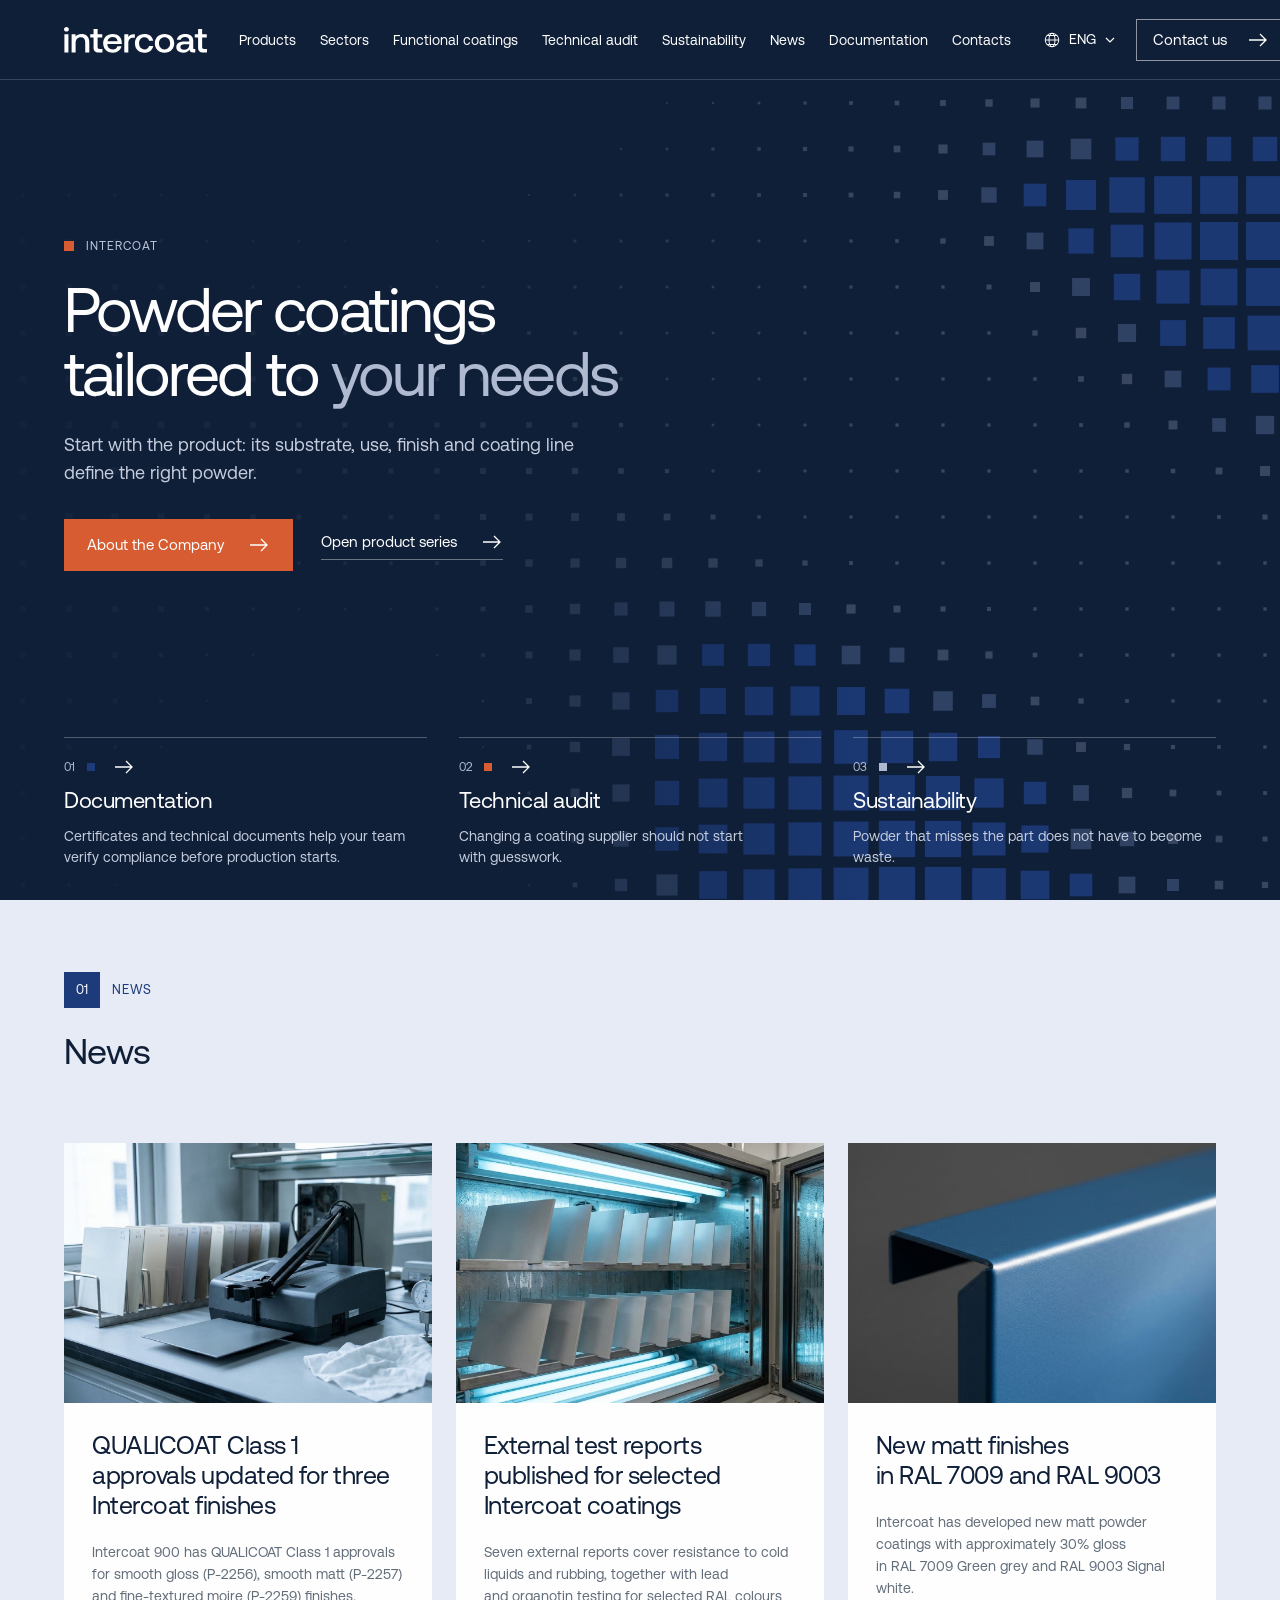
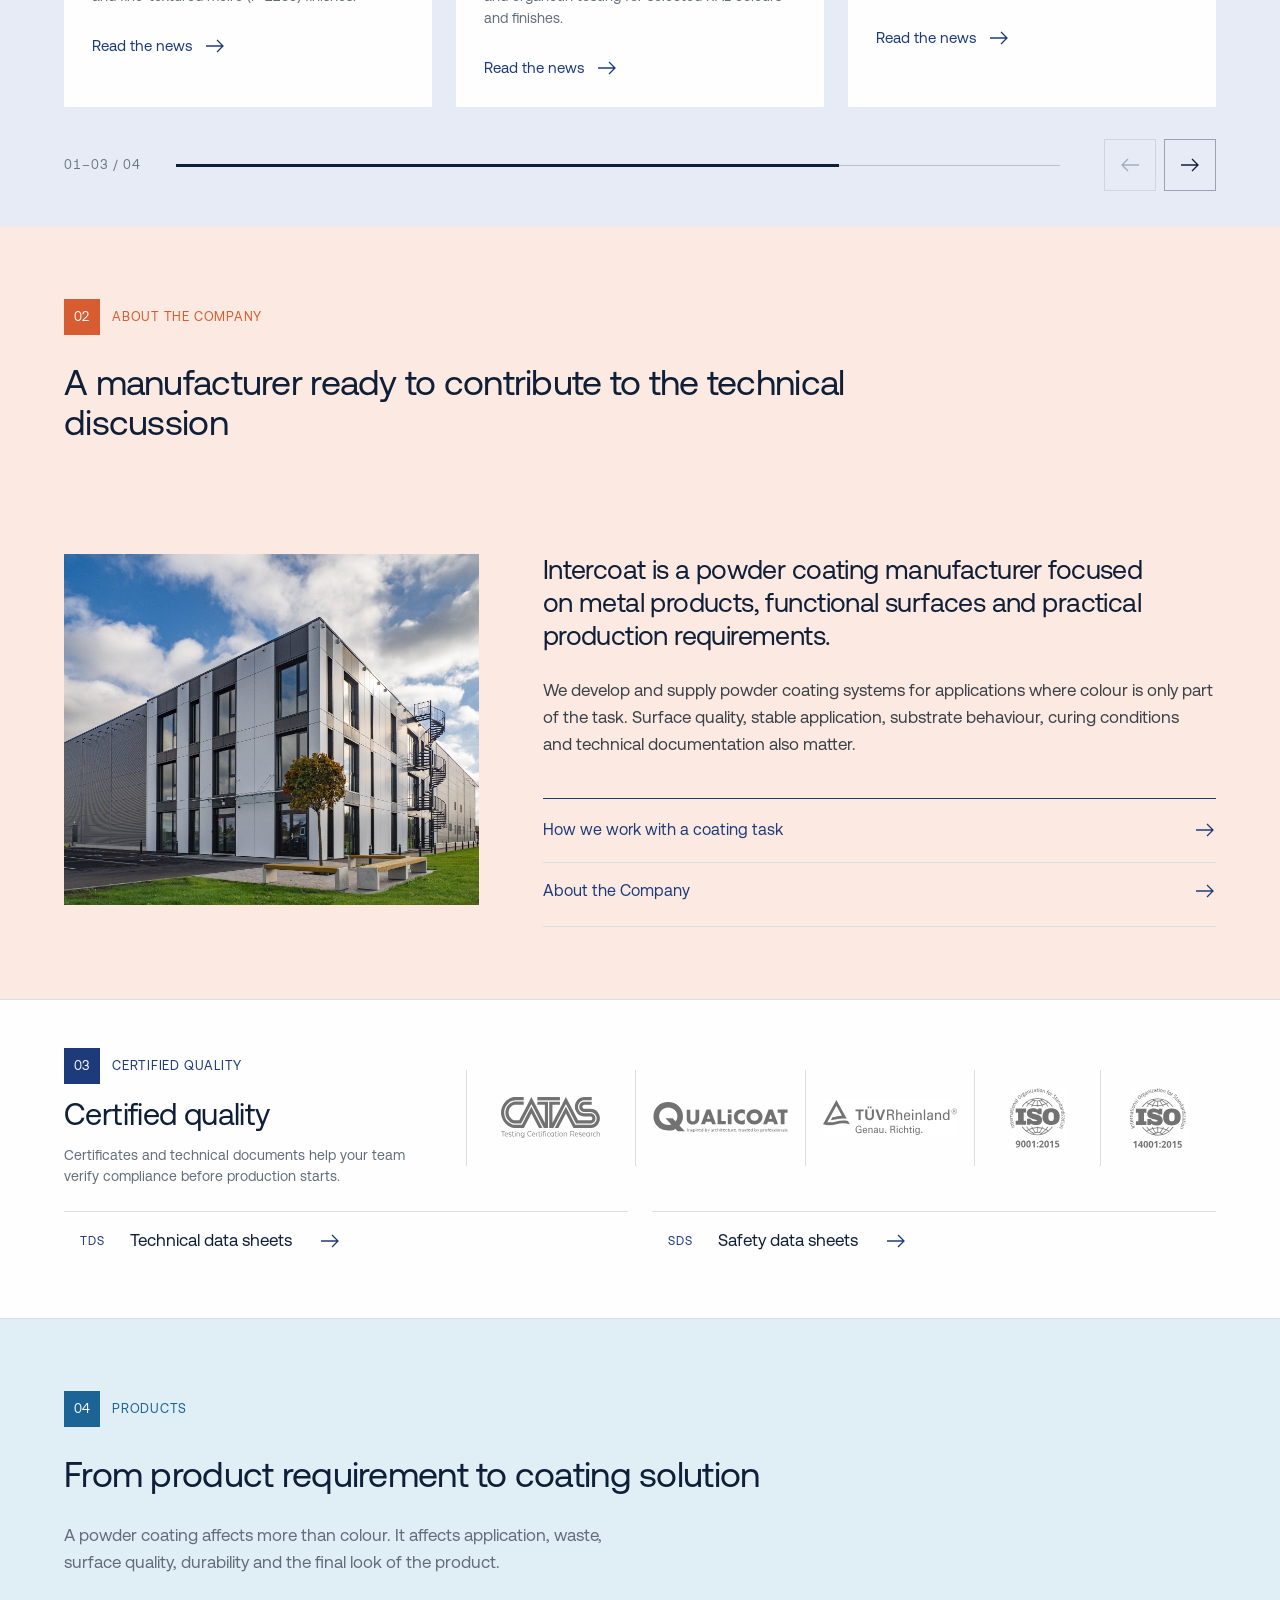
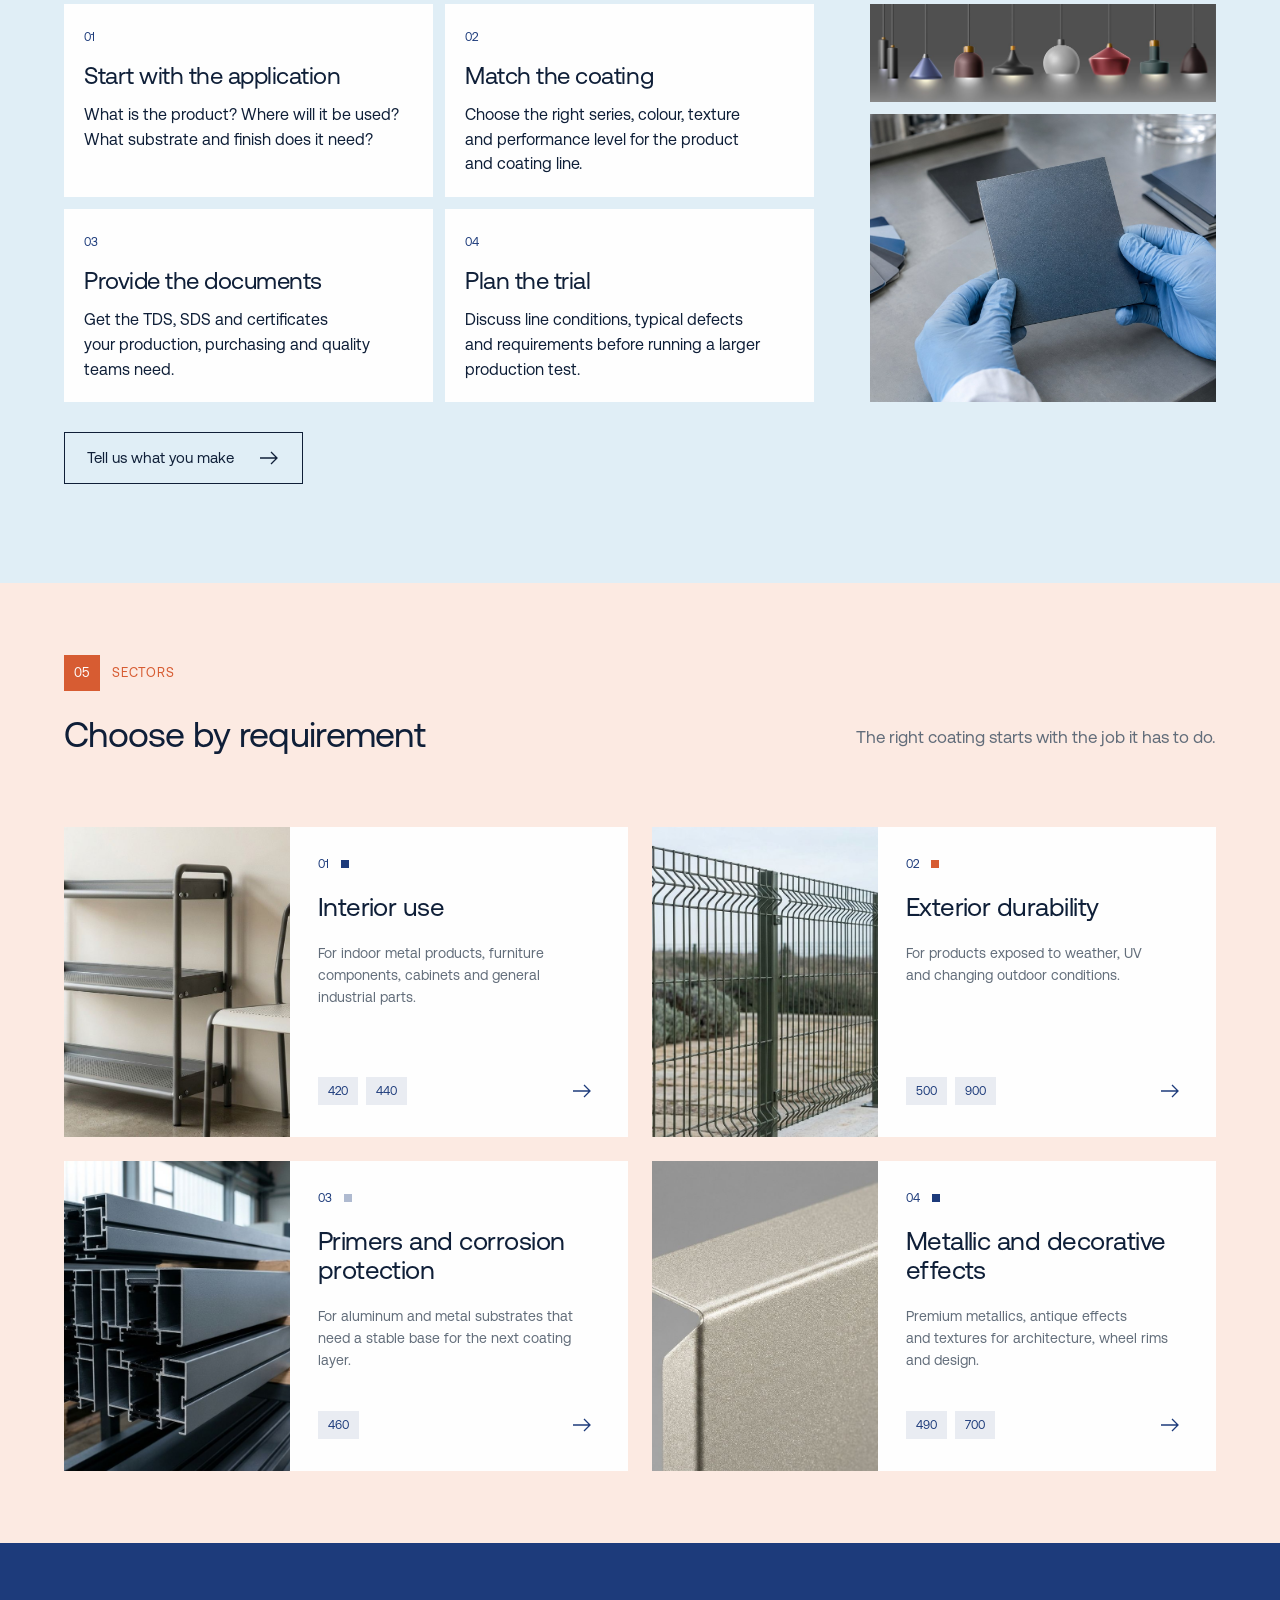
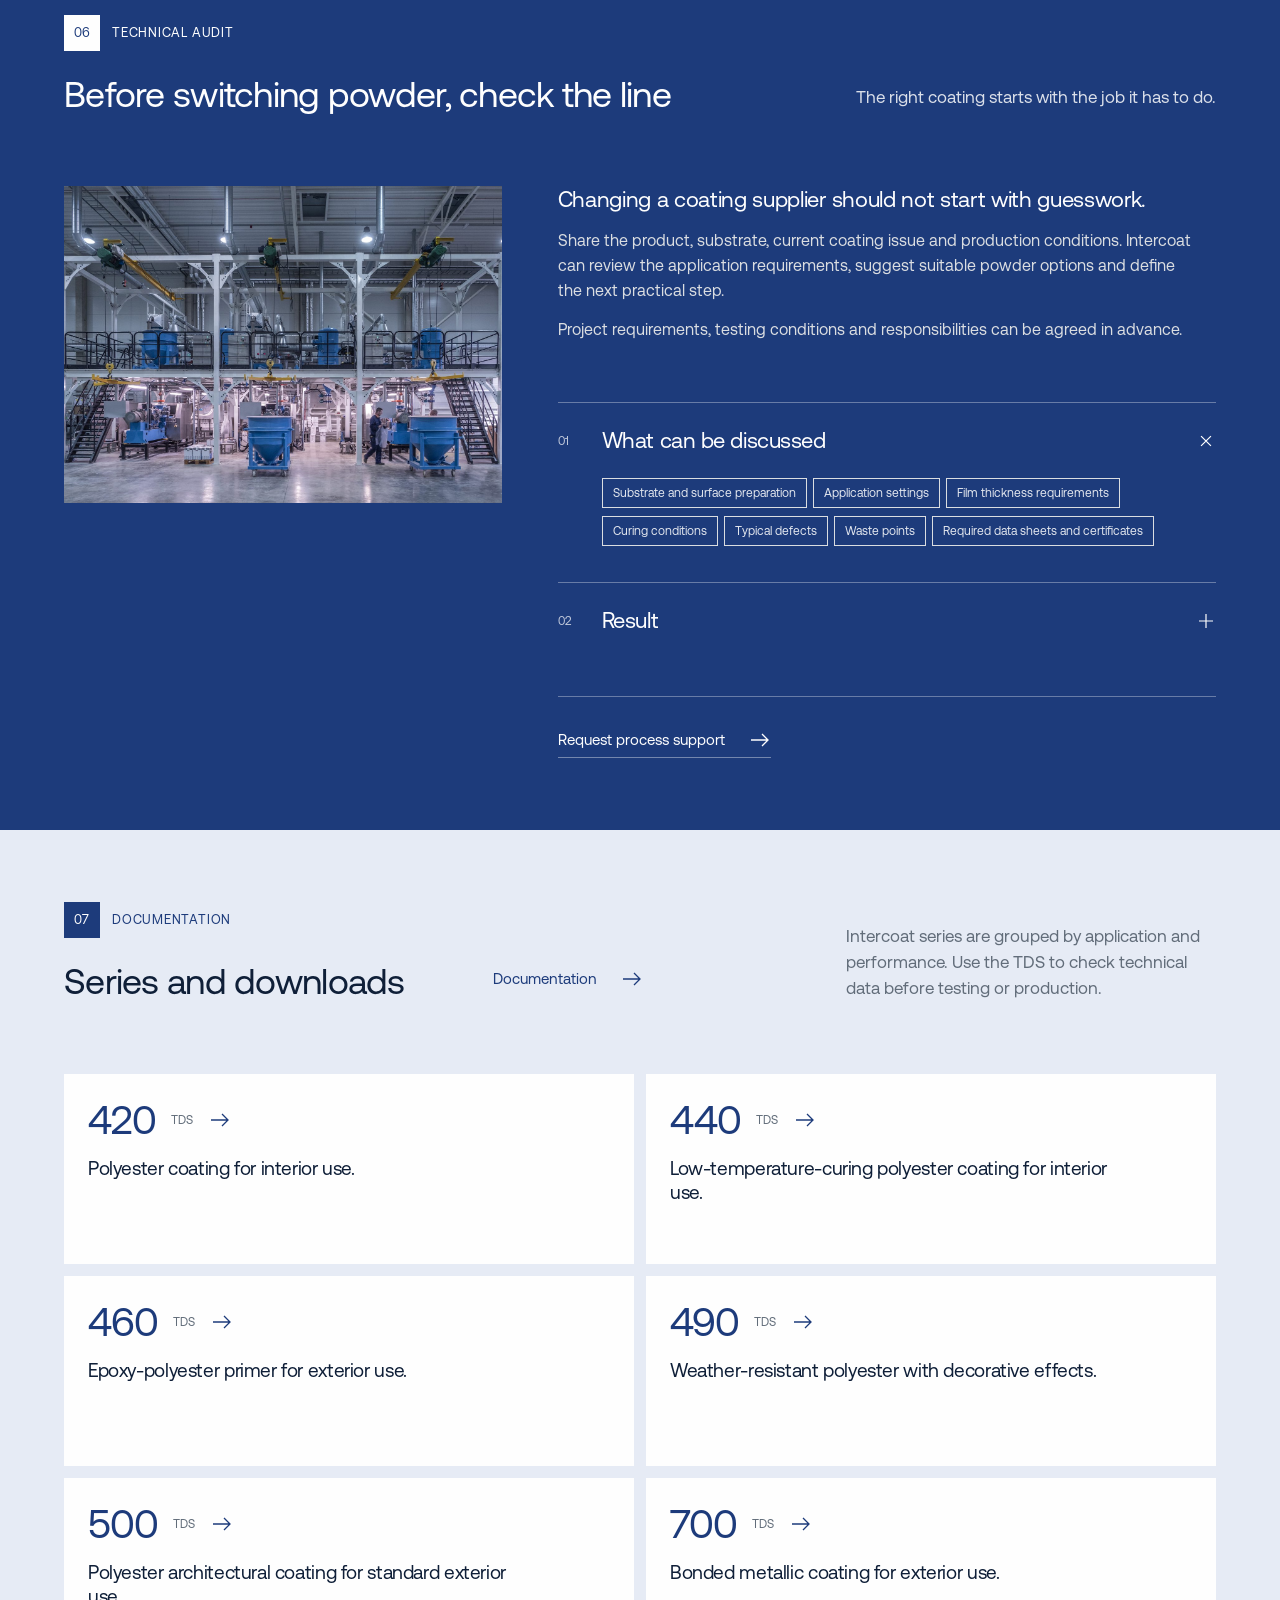
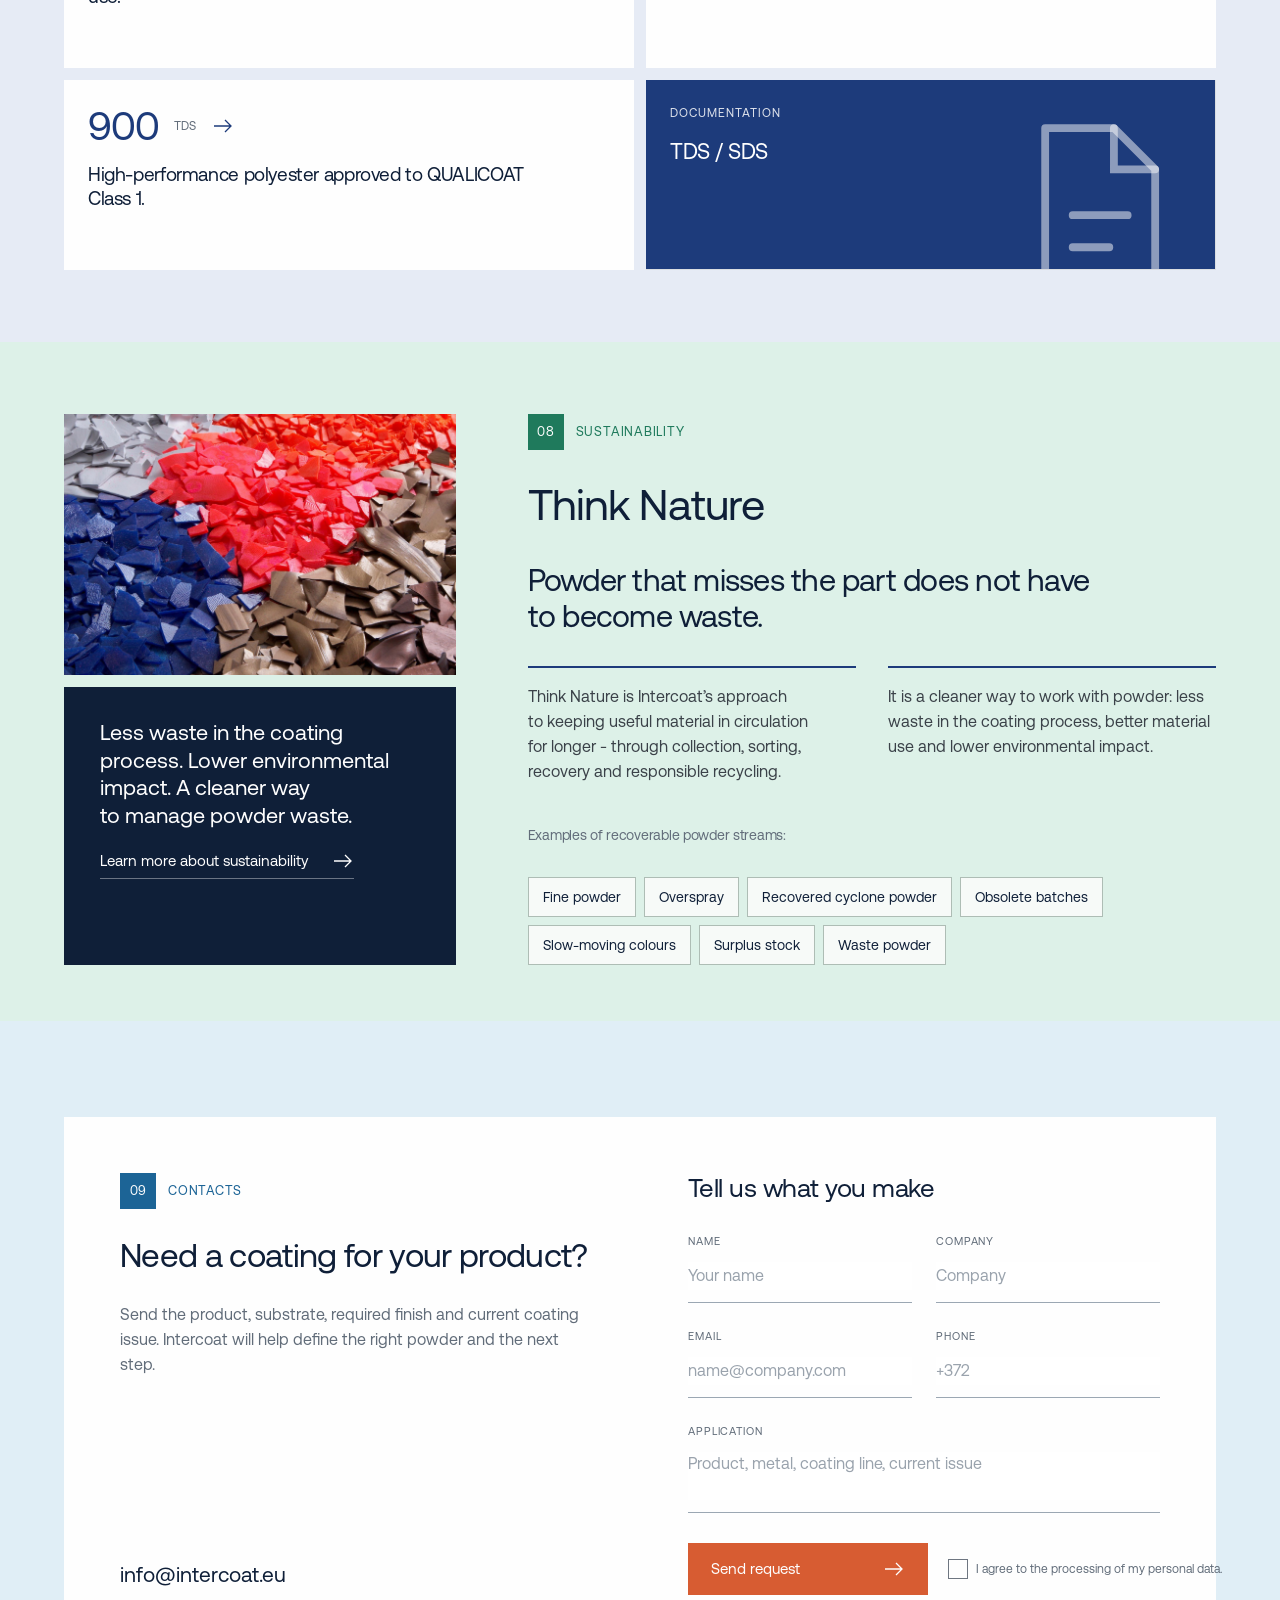
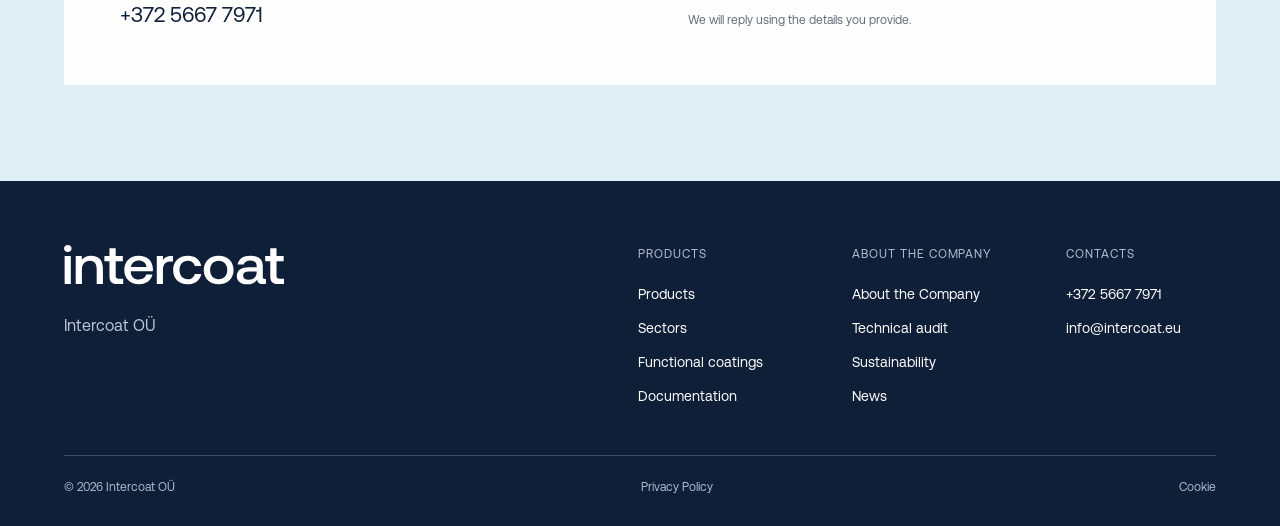
==== commit 1393e863: "Intercoat concepts preview" ====
--- a/c1/index.html
+++ b/c1/index.html
@@ -1,4 +1,4 @@
 <!DOCTYPE html>
 
-<html lang="en"><head><meta charset="utf-8"/><meta content="width=device-width,initial-scale=1" name="viewport"/><title>Intercoat — Концепция V1</title><meta content="Start with the product: its substrate, use, finish and coating line define the right powder." name="description"/><link as="font" crossorigin="" href="fonts/aeonikpro-regular.otf?v=1792060327" rel="preload" type="font/otf"/><link href="base.css?v=1792060327" rel="stylesheet"/><link href="style.css?v=1792060327" rel="stylesheet"/><script defer="" src="app.js?v=1792060327"></script><link href="ui.css?v=1792060327" rel="stylesheet"/><script defer="" src="ui.js?v=1792060327"></script><script defer="" src="hero4.js?v=1792060327"></script><link href="restore.css?v=1792060327" rel="stylesheet"/><script defer="" src="restore.js?v=1792060327"></script><link href="final2.css?v=1792060327" rel="stylesheet"/><link href="ine.css?v=1792060327" rel="stylesheet"/></head><body><!-- CONTENT: homepage copy and news images from https://www.intercoat.eu/en; series 500/700/900 from https://www.intercoat.eu/en/documentation. Form labels and microcopy are functional interface text. MOTION: finite news slider on click; no autoplay, no loop. Language list and dialog fade in 0.2s; hover changes colour only, no moving arrows. The slow square-wave background of the first screen is the only ambient motion; reduced-motion switches it off. -->
-<a class="skip-link" href="#hero">Skip to content</a><main data-name="Intercoat — Surface layers"><header class="row" data-name="Header" id="header"><a aria-label="Intercoat home" class="brand" href="#hero"><img alt="intercoat" class="logo" src="img/logo-white.svg?v=1792060327"/></a><nav aria-label="Main navigation" class="nav row" data-name="Desktop navigation"><a href="#series">Products</a><a href="#apps">Sectors</a><a href="https://www.intercoat.eu/en/functional-coatings" rel="noopener noreferrer" target="_blank">Functional coatings</a><a href="#tech">Technical audit</a><a href="#nature">Sustainability</a><a href="#news">News</a><a href="#certs">Documentation</a><a href="#contact">Contacts</a></nav><div class="header-actions row" data-name="Header actions"><button aria-controls="language-panel" aria-expanded="false" class="language-trigger row" data-name="Language selector"><svg aria-hidden="true" fill="none" height="18" stroke="currentColor" stroke-width="1.3" viewbox="0 0 24 24" width="18"><circle cx="12" cy="12" r="9"></circle><ellipse cx="12" cy="12" rx="4" ry="9"></ellipse><path d="M3 12h18M5 6h14M5 18h14"></path></svg><span>ENG</span><svg aria-hidden="true" fill="none" height="12" viewbox="0 0 12 12" width="12"><path d="M2 4l4 4 4-4" stroke="currentColor" stroke-width="1.2"></path></svg></button><a class="btn outline" data-name="CTA / Contact" href="#contact">Contact us<svg aria-hidden="true" class="arr" fill="none" height="16" viewbox="0 0 22 16" width="22"><path d="M2 8h17M13 2l6 6-6 6" stroke="currentColor" stroke-width="1.3"></path></svg></a><button aria-controls="mobile-menu" aria-expanded="false" aria-label="Open menu" class="menu-trigger" data-name="Mobile menu"><i></i><i></i></button></div><div class="language-panel" data-name="Language selector / Open" hidden="" id="language-panel"><div class="language-head row"><h3>Select your language</h3><button aria-label="Close language selector" class="close-language">×</button></div><p>Choose a language on intercoat.eu</p><input aria-label="Search languages" class="language-search" placeholder="Search languages" type="search"/><div class="language-options"><a class="language-option current" data-search="English" href="https://www.intercoat.eu/en" lang="en"><span>English</span><span>ENG</span></a><a class="language-option" data-search="Deutsch" href="https://www.intercoat.eu/de" lang="de"><span>Deutsch</span><span>DEU</span></a><a class="language-option" data-search="Eesti" href="https://www.intercoat.eu/et" lang="et"><span>Eesti</span><span>EST</span></a><a class="language-option" data-search="Suomi" href="https://www.intercoat.eu/fi" lang="fi"><span>Suomi</span><span>FIN</span></a><a class="language-option" data-search="Polski" href="https://www.intercoat.eu/pl" lang="pl"><span>Polski</span><span>POL</span></a><a class="language-option" data-search="Slovenščina" href="https://www.intercoat.eu/sl" lang="sl"><span>Slovenščina</span><span>SLV</span></a><a class="language-option" data-search="Slovenčina" href="https://www.intercoat.eu/sk" lang="sk"><span>Slovenčina</span><span>SVK</span></a><a class="language-option" data-search="Lietuvių" href="https://www.intercoat.eu/lt" lang="lt"><span>Lietuvių</span><span>LIT</span></a><a class="language-option" data-search="Srpski" href="https://www.intercoat.eu/sr" lang="sr"><span>Srpski</span><span>SRP</span></a><a class="language-option" data-search="Қазақша" href="https://www.intercoat.eu/kk" lang="kk"><span>Қазақша</span><span>KAZ</span></a><a class="language-option" data-search="Кыргызча" href="https://www.intercoat.eu/ky" lang="ky"><span>Кыргызча</span><span>KGZ</span></a><a class="language-option" data-search="Latviešu" href="https://www.intercoat.eu/lv" lang="lv"><span>Latviešu</span><span>LAV</span></a><a class="language-option" data-search="Français" href="https://www.intercoat.eu/fr" lang="fr"><span>Français</span><span>FRA</span></a><a class="language-option" data-search="Čeština" href="https://www.intercoat.eu/cs" lang="cs"><span>Čeština</span><span>CES</span></a><a class="language-option" data-search="Magyar" href="https://www.intercoat.eu/hu" lang="hu"><span>Magyar</span><span>HUN</span></a><a class="language-option" data-search="Română" href="https://www.intercoat.eu/ro" lang="ro"><span>Română</span><span>RON</span></a><a class="language-option" data-search="Български" href="https://www.intercoat.eu/bg" lang="bg"><span>Български</span><span>BGR</span></a><a class="language-option" data-search="Русский" href="https://www.intercoat.eu/ru" lang="ru"><span>Русский</span><span>RUS</span></a></div><p class="language-empty" hidden="">No languages found.</p></div></header><div class="mobile-menu" data-name="Mobile navigation" hidden="" id="mobile-menu"><nav aria-label="Mobile navigation" class="col"><a href="#series">Products</a><a href="#apps">Sectors</a><a href="https://www.intercoat.eu/en/functional-coatings" rel="noopener noreferrer" target="_blank">Functional coatings</a><a href="#tech">Technical audit</a><a href="#nature">Sustainability</a><a href="#news">News</a><a href="#certs">Documentation</a><a href="#contact">Contacts</a></nav><button class="mobile-language row"><svg aria-hidden="true" fill="none" height="18" stroke="currentColor" stroke-width="1.3" viewbox="0 0 24 24" width="18"><circle cx="12" cy="12" r="9"></circle><ellipse cx="12" cy="12" rx="4" ry="9"></ellipse><path d="M3 12h18M5 6h14M5 18h14"></path></svg><span>English</span><svg aria-hidden="true" fill="none" height="12" viewbox="0 0 12 12" width="12"><path d="M2 4l4 4 4-4" stroke="currentColor" stroke-width="1.2"></path></svg></button></div><section data-name="Hero / Surface layers" id="hero"><div aria-hidden="true" class="hero-bg" data-name="Hero / Pattern background"><canvas></canvas></div><div class="hero-main row"><div class="hero-copy col"><div class="section-label row"><span class="section-n"></span><span>Intercoat</span></div><h1>Powder coatings<br/>tailored to <span>your needs</span></h1><p>Start with the product: its substrate, use, finish and coating line define the right powder.</p><div class="hero-cta row"><a class="btn orange" data-name="CTA / Discuss your project" href="https://www.intercoat.eu/en/company">About the Company<svg aria-hidden="true" class="arr" fill="none" height="16" viewbox="0 0 22 16" width="22"><path d="M2 8h17M13 2l6 6-6 6" stroke="currentColor" stroke-width="1.3"></path></svg></a><a class="text-link row" href="#series">Open product series<svg aria-hidden="true" class="arr" fill="none" height="16" viewbox="0 0 22 16" width="22"><path d="M2 8h17M13 2l6 6-6 6" stroke="currentColor" stroke-width="1.3"></path></svg></a></div></div></div><div class="hero-pathways row" data-name="Three ways to work with Intercoat"><a class="pathway col" href="#certs"><div class="pathway-top row"><span class="path-index">01</span><span class="path-key key-1"></span><svg aria-hidden="true" class="arr" fill="none" height="16" viewbox="0 0 22 16" width="22"><path d="M2 8h17M13 2l6 6-6 6" stroke="currentColor" stroke-width="1.3"></path></svg></div><h3>Documentation</h3><p>Certificates and technical documents help your team verify compliance before production starts.</p></a><a class="pathway col" href="#tech"><div class="pathway-top row"><span class="path-index">02</span><span class="path-key key-2"></span><svg aria-hidden="true" class="arr" fill="none" height="16" viewbox="0 0 22 16" width="22"><path d="M2 8h17M13 2l6 6-6 6" stroke="currentColor" stroke-width="1.3"></path></svg></div><h3>Technical audit</h3><p>Changing a coating supplier should not start with guesswork.</p></a><a class="pathway col" href="#nature"><div class="pathway-top row"><span class="path-index">03</span><span class="path-key key-3"></span><svg aria-hidden="true" class="arr" fill="none" height="16" viewbox="0 0 22 16" width="22"><path d="M2 8h17M13 2l6 6-6 6" stroke="currentColor" stroke-width="1.3"></path></svg></div><h3>Sustainability</h3><p>Powder that misses the part does not have to become waste.</p></a></div></section><section class="section section-news" data-name="08 / News" id="news"><div class="section-heading row"><div class="col"><div class="section-label row"><span class="section-n">01</span><span>News</span></div><h2>News</h2></div></div><div aria-label="News" aria-roledescription="carousel" class="ic-slider col" data-ic-slider="" data-name="News / Slider" role="group"><div class="ic-viewport"><div class="ic-track news-grid row"><a class="news-card col" data-name="News / QUALICOAT Class 1 for three Intercoat coatings" href="https://www.intercoat.eu/en/news/qualicoat-approvals" rel="noopener noreferrer" target="_blank"><div aria-label="Benchtop spectrophotometer and a rack of coated test panels in a coatings laboratory" class="photo" data-name="Photo / " role="img" style="background-image:url(img/news-qualicoat.jpg)"></div><div class="news-content col"><h3>QUALICOAT Class 1 approvals updated for three Intercoat finishes</h3><p>Intercoat 900 has QUALICOAT Class 1 approvals for smooth gloss (P-2256), smooth matt (P-2257) and fine-textured moire (P-2259) finishes.</p><span class="news-read">Read the news<svg aria-hidden="true" class="arr" fill="none" height="16" viewbox="0 0 22 16" width="22"><path d="M2 8h17M13 2l6 6-6 6" stroke="currentColor" stroke-width="1.3"></path></svg></span></div></a><a class="news-card col" data-name="News / QUALICOAT Class 1 for three Intercoat coatings" href="https://www.intercoat.eu/en/news/external-test-protocols" rel="noopener noreferrer" target="_blank"><div aria-label="Coated test panels inside a UV test chamber" class="photo" data-name="Photo / " role="img" style="background-image:url(img/news-protocols.jpg)"></div><div class="news-content col"><h3>External test reports published for selected Intercoat coatings</h3><p>Seven external reports cover resistance to cold liquids and rubbing, together with lead and organotin testing for selected RAL colours and finishes.</p><span class="news-read">Read the news<svg aria-hidden="true" class="arr" fill="none" height="16" viewbox="0 0 22 16" width="22"><path d="M2 8h17M13 2l6 6-6 6" stroke="currentColor" stroke-width="1.3"></path></svg></span></div></a><a class="news-card col" data-name="News / QUALICOAT Class 1 for three Intercoat coatings" href="https://www.intercoat.eu/en/news/matt-ral-7009-9003" rel="noopener noreferrer" target="_blank"><div aria-label="Bent blue powder-coated sheet with a soft matt finish" class="photo" data-name="Photo / " role="img" style="background-image:url(img/news-matt.jpg)"></div><div class="news-content col"><h3>New matt finishes in RAL 7009 and RAL 9003</h3><p>Intercoat has developed new matt powder coatings with approximately 30% gloss in RAL 7009 Green grey and RAL 9003 Signal white.</p><span class="news-read">Read the news<svg aria-hidden="true" class="arr" fill="none" height="16" viewbox="0 0 22 16" width="22"><path d="M2 8h17M13 2l6 6-6 6" stroke="currentColor" stroke-width="1.3"></path></svg></span></div></a><a class="news-card col" data-name="News / QUALICOAT Class 1 for three Intercoat coatings" href="https://www.intercoat.eu/en/news/smoother-moire" rel="noopener noreferrer" target="_blank"><div aria-label="Bronze powder-coated sheet with a fine moire texture" class="photo" data-name="Photo / " role="img" style="background-image:url(img/news-moire.jpg)"></div><div class="news-content col"><h3>Smoother textured finishes for interior applications</h3><p>Smoother textured finishes are available for interior metal products where the texture should look controlled and refined.</p><span class="news-read">Read the news<svg aria-hidden="true" class="arr" fill="none" height="16" viewbox="0 0 22 16" width="22"><path d="M2 8h17M13 2l6 6-6 6" stroke="currentColor" stroke-width="1.3"></path></svg></span></div></a></div></div><div class="ic-controls row" data-name="News / Controls"><div class="ic-prog row"><span aria-live="polite" class="ic-count">01–03 / 04</span><i class="ic-bar"><b></b></i></div><div class="ic-btns row"><button aria-label="Previous news" class="ic-prev" data-name="Button / Previous" type="button"><svg aria-hidden="true" class="arr" fill="none" height="16" viewbox="0 0 22 16" width="22"><path d="M20 8H3M9 2L3 8l6 6" stroke="currentColor" stroke-width="1.3"></path></svg></button><button aria-label="Next news" class="ic-next" data-name="Button / Next" type="button"><svg aria-hidden="true" class="arr" fill="none" height="16" viewbox="0 0 22 16" width="22"><path d="M2 8h17M13 2l6 6-6 6" stroke="currentColor" stroke-width="1.3"></path></svg></button></div></div></div></section><section class="section" data-name="01 / International brand" id="about"><div class="about-intro row"><div class="about-heading col"><div class="section-label row"><span class="section-n">02</span><span>About the Company</span></div><h2>A manufacturer ready to contribute to the technical discussion</h2></div></div><div class="presence row" data-name="International presence"><div class="company-visual"><img alt="The coating plant seen from outside: a light panelled facade beside the production hall" src="img/company.jpg?v=1792060327"/><div class="company-long" hidden=""><p>Intercoat is a powder coating manufacturer for companies that produce metal products and need a coating that fits their application, not only their colour reference.</p><p>The people behind Intercoat work with the questions that usually decide whether a coating will be suitable for production: the substrate, the shape of the part, the required finish, the curing process, functional surface needs and the documents required before testing.</p><p>This is why our starting point is simple: show us the product, the surface and the task it has to perform. From there, we can help define the coating direction, prepare the technical information and plan the next practical step.</p></div></div><div class="company-side col"><div class="about-copy col"><div class="about-text col"><p class="about-lead">Intercoat is a powder coating manufacturer focused on metal products, functional surfaces and practical production requirements.</p><p>We develop and supply powder coating systems for applications where colour is only part of the task. Surface quality, stable application, substrate behaviour, curing conditions and technical documentation also matter.</p></div></div><div class="about-actions col"><button aria-expanded="false" class="company-toggle" data-close="Back to the photo" data-open="How we work with a coating task" type="button">How we work with a coating task<svg aria-hidden="true" class="arr" fill="none" height="16" viewbox="0 0 22 16" width="22"><path d="M2 8h17M13 2l6 6-6 6" stroke="currentColor" stroke-width="1.3"></path></svg></button><a class="text-link row" href="https://www.intercoat.eu/en/company" rel="noopener noreferrer" target="_blank">About the Company<svg aria-hidden="true" class="arr" fill="none" height="16" viewbox="0 0 22 16" width="22"><path d="M2 8h17M13 2l6 6-6 6" stroke="currentColor" stroke-width="1.3"></path></svg></a></div></div></div></section><section class="section" data-name="07 / Certified quality" id="certs"><div class="section-heading row"><div class="col"><div class="section-label row"><span class="section-n">03</span><span>Certified quality</span></div><h2>Certified quality</h2></div><p>Certificates and technical documents help your team verify compliance before production starts.</p></div><div class="quality-marks row"><div class="quality-mark col" data-name="Certification / CATAS"><span>01</span><img alt="CATAS" src="img/certs/catas_2d5f42d5e2.svg?v=1792060327"/><p>CATAS</p></div><div class="quality-mark col" data-name="Certification / QUALICOAT"><span>02</span><img alt="QUALICOAT" src="img/certs/qualicoat_4cabadf883.svg?v=1792060327"/><p>QUALICOAT</p></div><div class="quality-mark col" data-name="Certification / TÜV Rheinland"><span>03</span><img alt="TÜV Rheinland" src="img/certs/tuv_rheinland_47c703d616.svg?v=1792060327"/><p>TÜV Rheinland</p></div><div class="quality-mark col" data-name="Certification / ISO 9001:2015"><span>04</span><img alt="ISO 9001:2015" src="img/certs/iso_9001_5d75c000ea.svg?v=1792060327"/><p>ISO 9001:2015</p></div><div class="quality-mark col" data-name="Certification / ISO 14001:2015"><span>05</span><img alt="ISO 14001:2015" src="img/certs/iso_14001_3194e5c99c.svg?v=1792060327"/><p>ISO 14001:2015</p></div></div><div class="quality-bottom row"><div class="document-links col"><a class="document-link row" href="https://www.intercoat.eu/en/documentation" rel="noopener noreferrer" target="_blank"><span class="doc-code">TDS</span><span>Technical data sheets</span><svg aria-hidden="true" class="arr" fill="none" height="16" viewbox="0 0 22 16" width="22"><path d="M2 8h17M13 2l6 6-6 6" stroke="currentColor" stroke-width="1.3"></path></svg></a><a class="document-link row" href="https://www.intercoat.eu/en/documentation" rel="noopener noreferrer" target="_blank"><span class="doc-code">SDS</span><span>Safety data sheets</span><svg aria-hidden="true" class="arr" fill="none" height="16" viewbox="0 0 22 16" width="22"><path d="M2 8h17M13 2l6 6-6 6" stroke="currentColor" stroke-width="1.3"></path></svg></a></div></div></section><section class="section" data-name="05 / Custom solutions" id="custom"><div class="custom-layout row"><div class="custom-copy col"><div class="section-label row"><span class="section-n">04</span><span>Products</span></div><h2>From product requirement to coating solution</h2><p>A powder coating affects more than colour. It affects application, waste, surface quality, durability and the final look of the product.</p><div class="custom-stages row"><div class="stage col"><span class="step-index">01</span><h3>Start with the application</h3><p>What is the product? Where will it be used? What substrate and finish does it need?</p></div><div class="stage col"><span class="step-index">02</span><h3>Match the coating</h3><p>Choose the right series, colour, texture and performance level for the product and coating line.</p></div><div class="stage col"><span class="step-index">03</span><h3>Provide the documents</h3><p>Get the TDS, SDS and certificates your production, purchasing and quality teams need.</p></div><div class="stage col"><span class="step-index">04</span><h3>Plan the trial</h3><p>Discuss line conditions, typical defects and requirements before running a larger production test.</p></div></div><a class="btn outline" data-name="CTA / Discuss a custom formulation" href="#contact">Tell us what you make<svg aria-hidden="true" class="arr" fill="none" height="16" viewbox="0 0 22 16" width="22"><path d="M2 8h17M13 2l6 6-6 6" stroke="currentColor" stroke-width="1.3"></path></svg></a></div><div class="custom-images col"><div aria-label="Pendant lamps with powder-coated shades in several colours" class="photo" data-name="Photo / Formulation" role="img" style="background-image:url(img/client-lamps.jpg);background-position:center"></div><div aria-label="Finish &amp; texture" class="photo" data-name="Photo / Finish &amp; texture" role="img" style="background-image:url(img/custom-sample.jpg);background-position:center"></div></div></div></section><section class="section section-blue" data-name="02 / Applications" id="apps"><div class="section-heading row"><div class="col"><div class="section-label row"><span class="section-n">05</span><span>Sectors</span></div><h2>Choose by requirement</h2></div><p>The right coating starts with the job it has to do.</p></div><div class="application-grid col"><a class="application row app-1" data-name="Application / Interior use" href="#series"><div aria-label="Powder-coated tubular steel shelving and a steel chair in a daylit room" class="photo" data-name="Photo / " role="img" style="background-image:url(img/req-interior.jpg)"></div><div class="application-copy col"><div class="app-label row"><span>01</span><span class="app-key"></span></div><h3>Interior use</h3><p>For indoor metal products, furniture components, cabinets and general industrial parts.</p><div class="app-bottom row"><div class="tags row"><span class="pill">420</span><span class="pill">440</span></div><span class="square-arrow"><svg aria-hidden="true" class="arr" fill="none" height="16" viewbox="0 0 22 16" width="22"><path d="M2 8h17M13 2l6 6-6 6" stroke="currentColor" stroke-width="1.3"></path></svg></span></div></div></a><a class="application row app-2" data-name="Application / Outdoor durability" href="#series"><div aria-label="A green powder-coated welded mesh fence along a concrete base" class="photo" data-name="Photo / " role="img" style="background-image:url(img/req-exterior.jpg)"></div><div class="application-copy col"><div class="app-label row"><span>02</span><span class="app-key"></span></div><h3>Exterior durability</h3><p>For products exposed to weather, UV and changing outdoor conditions.</p><div class="app-bottom row"><div class="tags row"><span class="pill">500</span><span class="pill">900</span></div><span class="square-arrow"><svg aria-hidden="true" class="arr" fill="none" height="16" viewbox="0 0 22 16" width="22"><path d="M2 8h17M13 2l6 6-6 6" stroke="currentColor" stroke-width="1.3"></path></svg></span></div></div></a><a class="application row app-3" data-name="Application / Primers &amp; corrosion protection" href="#series"><div aria-label="Stacks of aluminium profiles in a production hall" class="photo" data-name="Photo / " role="img" style="background-image:url(img/req-primer.jpg)"></div><div class="application-copy col"><div class="app-label row"><span>03</span><span class="app-key"></span></div><h3>Primers and corrosion protection</h3><p>For aluminum and metal substrates that need a stable base for the next coating layer.</p><div class="app-bottom row"><div class="tags row"><span class="pill">460</span></div><span class="square-arrow"><svg aria-hidden="true" class="arr" fill="none" height="16" viewbox="0 0 22 16" width="22"><path d="M2 8h17M13 2l6 6-6 6" stroke="currentColor" stroke-width="1.3"></path></svg></span></div></div></a><a class="application row app-4" data-name="Application / Metallic &amp; decorative effects" href="#series"><div aria-label="A bent sheet with a fine metallic powder coating" class="photo" data-name="Photo / " role="img" style="background-image:url(img/req-metallic.jpg)"></div><div class="application-copy col"><div class="app-label row"><span>04</span><span class="app-key"></span></div><h3>Metallic and decorative effects</h3><p>Premium metallics, antique effects and textures for architecture, wheel rims and design.</p><div class="app-bottom row"><div class="tags row"><span class="pill">490</span><span class="pill">700</span></div><span class="square-arrow"><svg aria-hidden="true" class="arr" fill="none" height="16" viewbox="0 0 22 16" width="22"><path d="M2 8h17M13 2l6 6-6 6" stroke="currentColor" stroke-width="1.3"></path></svg></span></div></div></a></div></section><section class="section section-technical" data-name="04 / Technical service" id="tech"><div class="section-heading row"><div class="col"><div class="section-label row"><span class="section-n">06</span><span>Technical audit</span></div><h2>Before switching powder, check the line</h2></div><p>The right coating starts with the job it has to do.</p></div><div class="tech-layout row"><div class="tech-visual col"><div aria-label="Intercoat powder production hall seen in full: mixing vessels on the upper deck and collection hoppers on the floor below" class="tech-photo photo" role="img" style="background-image:url(img/client-factory.jpg)"></div></div><div class="tech-process col"><div class="audit-copy"><p>Changing a coating supplier should not start with guesswork.</p><p>Share the product, substrate, current coating issue and production conditions. Intercoat can review the application requirements, suggest suitable powder options and define the next practical step.</p><p>Project requirements, testing conditions and responsibilities can be agreed in advance.</p></div><div class="process col"><details class="process-step" data-name="Step / Technical audit" open=""><summary class="row"><span class="step-number">01</span><h3>What can be discussed</h3><svg aria-hidden="true" class="plus" fill="none" height="20" viewbox="0 0 20 20" width="20"><path d="M3 10h14M10 3v14" stroke="currentColor" stroke-width="1.2"></path></svg></summary><p class="chips-p"><span class="pill">Substrate and surface preparation</span><span class="pill">Application settings</span><span class="pill">Film thickness requirements</span><span class="pill">Curing conditions</span><span class="pill">Typical defects</span><span class="pill">Waste points</span><span class="pill">Required data sheets and certificates</span></p></details><details class="process-step" data-name="Step / Technical audit"><summary class="row"><span class="step-number">02</span><h3>Result</h3><svg aria-hidden="true" class="plus" fill="none" height="20" viewbox="0 0 20 20" width="20"><path d="M3 10h14M10 3v14" stroke="currentColor" stroke-width="1.2"></path></svg></summary><p>A clearer route to testing: suitable coating options, technical documents and practical recommendations for the process.</p></details></div><a class="text-link row" href="#contact">Request process support<svg aria-hidden="true" class="arr" fill="none" height="16" viewbox="0 0 22 16" width="22"><path d="M2 8h17M13 2l6 6-6 6" stroke="currentColor" stroke-width="1.3"></path></svg></a></div></div></section><section class="section" data-name="03 / Product series" id="series"><div class="section-heading row"><div class="col"><div class="section-label row"><span class="section-n">07</span><span>Documentation</span></div><h2>Series and downloads</h2></div><a class="text-link row" href="https://www.intercoat.eu/en/documentation" rel="noopener noreferrer" target="_blank">Documentation<svg aria-hidden="true" class="arr" fill="none" height="16" viewbox="0 0 22 16" width="22"><path d="M2 8h17M13 2l6 6-6 6" stroke="currentColor" stroke-width="1.3"></path></svg></a><p>Intercoat series are grouped by application and performance. Use the TDS to check technical data before testing or production.</p></div><div class="series-layout row"><div aria-label="Powder-coated sample plates on a laboratory shelf" class="series-image photo" role="img" style="background-image:url(img/series.jpg);background-position:center 42%"></div><div class="series-catalogue col"><div class="series-grid"><a class="series-item col" data-name="Series / 420" href="https://www.intercoat.eu/en/documentation/tds/intercoat-420-industrial" rel="noopener noreferrer" target="_blank"><div class="series-top row"><span class="series-code">420</span><span class="mini-label">TDS</span><svg aria-hidden="true" class="arr" fill="none" height="16" viewbox="0 0 22 16" width="22"><path d="M2 8h17M13 2l6 6-6 6" stroke="currentColor" stroke-width="1.3"></path></svg></div><h3>Polyester coating for interior use.</h3></a><a class="series-item col" data-name="Series / 420" href="https://www.intercoat.eu/en/documentation/tds/intercoat-440-lt" rel="noopener noreferrer" target="_blank"><div class="series-top row"><span class="series-code">440</span><span class="mini-label">TDS</span><svg aria-hidden="true" class="arr" fill="none" height="16" viewbox="0 0 22 16" width="22"><path d="M2 8h17M13 2l6 6-6 6" stroke="currentColor" stroke-width="1.3"></path></svg></div><h3>Low-temperature-curing polyester coating for interior use.</h3></a><a class="series-item col" data-name="Series / 420" href="https://www.intercoat.eu/en/documentation/tds/intercoat-460-primer" rel="noopener noreferrer" target="_blank"><div class="series-top row"><span class="series-code">460</span><span class="mini-label">TDS</span><svg aria-hidden="true" class="arr" fill="none" height="16" viewbox="0 0 22 16" width="22"><path d="M2 8h17M13 2l6 6-6 6" stroke="currentColor" stroke-width="1.3"></path></svg></div><h3>Epoxy-polyester primer for exterior use.</h3></a><a class="series-item col" data-name="Series / 420" href="https://www.intercoat.eu/en/documentation/tds/intercoat-490-metallic-dry" rel="noopener noreferrer" target="_blank"><div class="series-top row"><span class="series-code">490</span><span class="mini-label">TDS</span><svg aria-hidden="true" class="arr" fill="none" height="16" viewbox="0 0 22 16" width="22"><path d="M2 8h17M13 2l6 6-6 6" stroke="currentColor" stroke-width="1.3"></path></svg></div><h3>Weather-resistant polyester with decorative effects.</h3></a><a class="series-item col" data-name="Series / 420" href="https://www.intercoat.eu/en/documentation/tds/intercoat-500-standard" rel="noopener noreferrer" target="_blank"><div class="series-top row"><span class="series-code">500</span><span class="mini-label">TDS</span><svg aria-hidden="true" class="arr" fill="none" height="16" viewbox="0 0 22 16" width="22"><path d="M2 8h17M13 2l6 6-6 6" stroke="currentColor" stroke-width="1.3"></path></svg></div><h3>Polyester architectural coating for standard exterior use.</h3></a><a class="series-item col" data-name="Series / 420" href="https://www.intercoat.eu/en/documentation/tds/intercoat-700-metallic-bonding" rel="noopener noreferrer" target="_blank"><div class="series-top row"><span class="series-code">700</span><span class="mini-label">TDS</span><svg aria-hidden="true" class="arr" fill="none" height="16" viewbox="0 0 22 16" width="22"><path d="M2 8h17M13 2l6 6-6 6" stroke="currentColor" stroke-width="1.3"></path></svg></div><h3>Bonded metallic coating for exterior use.</h3></a><a class="series-item col" data-name="Series / 420" href="https://www.intercoat.eu/en/documentation/tds/intercoat-900-q1" rel="noopener noreferrer" target="_blank"><div class="series-top row"><span class="series-code">900</span><span class="mini-label">TDS</span><svg aria-hidden="true" class="arr" fill="none" height="16" viewbox="0 0 22 16" width="22"><path d="M2 8h17M13 2l6 6-6 6" stroke="currentColor" stroke-width="1.3"></path></svg></div><h3>High-performance polyester approved to QUALICOAT Class 1.</h3></a><a class="series-enquiry col" href="https://www.intercoat.eu/en/documentation"><span class="mini-label">Documentation</span><h3>TDS / SDS</h3><svg aria-hidden="true" class="doc-ic" fill="none" height="22" viewbox="0 0 24 24" width="22"><path d="M7 3.5h7.5L19 8v12.5H7z" stroke="currentColor" stroke-linejoin="round" stroke-width="1.4"></path><path d="M14.5 3.5V8H19M10 13h6M10 16.5h4" stroke="currentColor" stroke-linecap="round" stroke-width="1.4"></path></svg></a></div></div></div></section><section class="section section-nature" data-name="06 / Think Nature" id="nature"><div class="nature-layout row"><div class="nature-left col"><div aria-label="Sorted powder chips in blue, red, grey and bronze, collected for recovery" class="nature-image photo" role="img" style="background-image:url(img/nature.jpg)"></div><div class="nature-panel col"><p class="nature-note">Less waste in the coating process. Lower environmental impact. A cleaner way to manage powder waste.</p><a class="text-link row" href="https://www.intercoat.eu/en/sustainability">Learn more about sustainability<svg aria-hidden="true" class="arr" fill="none" height="16" viewbox="0 0 22 16" width="22"><path d="M2 8h17M13 2l6 6-6 6" stroke="currentColor" stroke-width="1.3"></path></svg></a></div></div><div class="nature-copy col"><div class="section-label row"><span class="section-n">08</span><span>Sustainability</span></div><h2>Think Nature</h2><p class="nature-lead">Powder that misses the part does not have to become waste.</p><div class="nature-cols"><p>Think Nature is Intercoat’s approach to keeping useful material in circulation for longer - through collection, sorting, recovery and responsible recycling.</p><p>It is a cleaner way to work with powder: less waste in the coating process, better material use and lower environmental impact.</p></div><h3 class="streams-title">Examples of recoverable powder streams:</h3><div class="tags nature-materials row"><span class="pill">Fine powder</span><span class="pill">Overspray</span><span class="pill">Recovered cyclone powder</span><span class="pill">Obsolete batches</span><span class="pill">Slow-moving colours</span><span class="pill">Surplus stock</span><span class="pill">Waste powder</span></div></div></div></section><section class="section" data-name="09 / Contact" id="contact"><div class="contact-panel row"><div class="contact-copy col"><div class="section-label row"><span class="section-n">09</span><span>Contacts</span></div><h2>Need a coating for your product?</h2><p>Send the product, substrate, required finish and current coating issue. Intercoat will help define the right powder and the next step.</p><div class="contact-details col"><a href="mailto:info@intercoat.eu">info@intercoat.eu</a><a href="tel:+37256677971">+372 5667 7971</a></div></div><form class="contact-form col" data-ic-form="1" data-name="Contact form"><h3>Tell us what you make</h3><div class="row form-row"><label class="field col"><span>Name</span><input name="name" placeholder="Your name" required="" type="text"/></label><label class="field col"><span>Company</span><input name="company" placeholder="Company" type="text"/></label></div><div class="row form-row"><label class="field col"><span>Email</span><input name="email" placeholder="name@company.com" required="" type="email"/></label><label class="field col"><span>Phone</span><input name="phone" placeholder="+372" type="tel"/></label></div><label class="field col"><span>Application</span><textarea name="application" placeholder="Product, metal, coating line, current issue" required="" rows="2"></textarea></label><div class="submit-row row"><button class="btn orange" type="submit">Send request <svg aria-hidden="true" class="arr" fill="none" height="16" viewbox="0 0 22 16" width="22"><path d="M2 8h17M13 2l6 6-6 6" stroke="currentColor" stroke-width="1.3"></path></svg></button><label class="consent row"><input required="" type="checkbox"/><span>I agree to the processing of my personal data.</span></label></div><p class="form-caption">We will reply using the details you provide.</p></form></div></section><footer data-name="Footer" id="footer"><div class="footer-top row"><div class="footer-brand col"><img alt="intercoat" src="img/logo-white.svg?v=1792060327"/><p>Intercoat OÜ</p></div><div class="footer-links row"><div class="footer-col col"><span class="mini-label">Products</span><a href="#series">Products</a><a href="#apps">Sectors</a><a href="https://www.intercoat.eu/en/functional-coatings">Functional coatings</a><a href="https://www.intercoat.eu/en/documentation">Documentation</a></div><div class="footer-col col"><span class="mini-label">About the Company</span><a href="https://www.intercoat.eu/en/company">About the Company</a><a href="#tech">Technical audit</a><a href="#nature">Sustainability</a><a href="#news">News</a></div><div class="footer-col col"><span class="mini-label">Contacts</span><a href="tel:+37256677971">+372 5667 7971</a><a href="mailto:info@intercoat.eu">info@intercoat.eu</a></div></div></div><div class="footer-bottom row"><span>© 2026 Intercoat OÜ</span><a href="https://www.intercoat.eu/en/privacy-policy">Privacy Policy</a><button class="cookie-settings" type="button">Cookie settings</button></div></footer></main></body></html>+<html lang="en"><head><meta charset="utf-8"/><meta content="width=device-width,initial-scale=1" name="viewport"/><title>Intercoat — Концепция V1</title><meta content="Start with the product: its substrate, use, finish and coating line define the right powder." name="description"/><link as="font" crossorigin="" href="fonts/aeonikpro-regular.otf?v=1792094850" rel="preload" type="font/otf"/><link href="base.css?v=1792094850" rel="stylesheet"/><link href="style.css?v=1792094850" rel="stylesheet"/><script defer="" src="app.js?v=1792094850"></script><link href="ui.css?v=1792094850" rel="stylesheet"/><script defer="" src="ui.js?v=1792094850"></script><script defer="" src="hero4.js?v=1792094850"></script><link href="restore.css?v=1792094850" rel="stylesheet"/><script defer="" src="restore.js?v=1792094850"></script><link href="final2.css?v=1792094850" rel="stylesheet"/><link href="ine.css?v=1792094850" rel="stylesheet"/></head><body><!-- CONTENT: homepage copy and news images from https://www.intercoat.eu/en; series 500/700/900 from https://www.intercoat.eu/en/documentation. Form labels and microcopy are functional interface text. MOTION: finite news slider on click; no autoplay, no loop. Language list and dialog fade in 0.2s; hover changes colour only, no moving arrows. The slow square-wave background of the first screen is the only ambient motion; reduced-motion switches it off. -->
+<a class="skip-link" href="#hero">Skip to content</a><main data-name="Intercoat — Surface layers"><header class="row" data-name="Header" id="header"><a aria-label="Intercoat home" class="brand" href="#hero"><img alt="intercoat" class="logo" src="img/logo-white.svg?v=1792094850"/></a><nav aria-label="Main navigation" class="nav row" data-name="Desktop navigation"><a href="#series">Products</a><a href="#apps">Sectors</a><a href="https://www.intercoat.eu/en/functional-coatings" rel="noopener noreferrer" target="_blank">Functional coatings</a><a href="#tech">Technical audit</a><a href="#nature">Sustainability</a><a href="#news">News</a><a href="#certs">Documentation</a><a href="#contact">Contacts</a></nav><div class="header-actions row" data-name="Header actions"><button aria-controls="language-panel" aria-expanded="false" class="language-trigger row" data-name="Language selector"><svg aria-hidden="true" fill="none" height="18" stroke="currentColor" stroke-width="1.3" viewbox="0 0 24 24" width="18"><circle cx="12" cy="12" r="9"></circle><ellipse cx="12" cy="12" rx="4" ry="9"></ellipse><path d="M3 12h18M5 6h14M5 18h14"></path></svg><span>ENG</span><svg aria-hidden="true" fill="none" height="12" viewbox="0 0 12 12" width="12"><path d="M2 4l4 4 4-4" stroke="currentColor" stroke-width="1.2"></path></svg></button><a class="btn outline" data-name="CTA / Contact" href="#contact">Contact us<svg aria-hidden="true" class="arr" fill="none" height="16" viewbox="0 0 22 16" width="22"><path d="M2 8h17M13 2l6 6-6 6" stroke="currentColor" stroke-width="1.3"></path></svg></a><button aria-controls="mobile-menu" aria-expanded="false" aria-label="Open menu" class="menu-trigger" data-name="Mobile menu"><i></i><i></i></button></div><div class="language-panel" data-name="Language selector / Open" hidden="" id="language-panel"><div class="language-head row"><h3>Select your language</h3><button aria-label="Close language selector" class="close-language">×</button></div><p>Choose a language on intercoat.eu</p><input aria-label="Search languages" class="language-search" placeholder="Search languages" type="search"/><div class="language-options"><a class="language-option current" data-search="English" href="https://www.intercoat.eu/en" lang="en"><span>English</span><span>ENG</span></a><a class="language-option" data-search="Deutsch" href="https://www.intercoat.eu/de" lang="de"><span>Deutsch</span><span>DEU</span></a><a class="language-option" data-search="Eesti" href="https://www.intercoat.eu/et" lang="et"><span>Eesti</span><span>EST</span></a><a class="language-option" data-search="Suomi" href="https://www.intercoat.eu/fi" lang="fi"><span>Suomi</span><span>FIN</span></a><a class="language-option" data-search="Polski" href="https://www.intercoat.eu/pl" lang="pl"><span>Polski</span><span>POL</span></a><a class="language-option" data-search="Slovenščina" href="https://www.intercoat.eu/sl" lang="sl"><span>Slovenščina</span><span>SLV</span></a><a class="language-option" data-search="Slovenčina" href="https://www.intercoat.eu/sk" lang="sk"><span>Slovenčina</span><span>SVK</span></a><a class="language-option" data-search="Lietuvių" href="https://www.intercoat.eu/lt" lang="lt"><span>Lietuvių</span><span>LIT</span></a><a class="language-option" data-search="Srpski" href="https://www.intercoat.eu/sr" lang="sr"><span>Srpski</span><span>SRP</span></a><a class="language-option" data-search="Қазақша" href="https://www.intercoat.eu/kk" lang="kk"><span>Қазақша</span><span>KAZ</span></a><a class="language-option" data-search="Кыргызча" href="https://www.intercoat.eu/ky" lang="ky"><span>Кыргызча</span><span>KGZ</span></a><a class="language-option" data-search="Latviešu" href="https://www.intercoat.eu/lv" lang="lv"><span>Latviešu</span><span>LAV</span></a><a class="language-option" data-search="Français" href="https://www.intercoat.eu/fr" lang="fr"><span>Français</span><span>FRA</span></a><a class="language-option" data-search="Čeština" href="https://www.intercoat.eu/cs" lang="cs"><span>Čeština</span><span>CES</span></a><a class="language-option" data-search="Magyar" href="https://www.intercoat.eu/hu" lang="hu"><span>Magyar</span><span>HUN</span></a><a class="language-option" data-search="Română" href="https://www.intercoat.eu/ro" lang="ro"><span>Română</span><span>RON</span></a><a class="language-option" data-search="Български" href="https://www.intercoat.eu/bg" lang="bg"><span>Български</span><span>BGR</span></a><a class="language-option" data-search="Русский" href="https://www.intercoat.eu/ru" lang="ru"><span>Русский</span><span>RUS</span></a></div><p class="language-empty" hidden="">No languages found.</p></div></header><div class="mobile-menu" data-name="Mobile navigation" hidden="" id="mobile-menu"><nav aria-label="Mobile navigation" class="col"><a href="#series">Products</a><a href="#apps">Sectors</a><a href="https://www.intercoat.eu/en/functional-coatings" rel="noopener noreferrer" target="_blank">Functional coatings</a><a href="#tech">Technical audit</a><a href="#nature">Sustainability</a><a href="#news">News</a><a href="#certs">Documentation</a><a href="#contact">Contacts</a></nav><button class="mobile-language row"><svg aria-hidden="true" fill="none" height="18" stroke="currentColor" stroke-width="1.3" viewbox="0 0 24 24" width="18"><circle cx="12" cy="12" r="9"></circle><ellipse cx="12" cy="12" rx="4" ry="9"></ellipse><path d="M3 12h18M5 6h14M5 18h14"></path></svg><span>English</span><svg aria-hidden="true" fill="none" height="12" viewbox="0 0 12 12" width="12"><path d="M2 4l4 4 4-4" stroke="currentColor" stroke-width="1.2"></path></svg></button></div><section data-name="Hero / Surface layers" id="hero"><div aria-hidden="true" class="hero-bg" data-name="Hero / Pattern background"><canvas></canvas></div><div class="hero-main row"><div class="hero-copy col"><div class="section-label row"><span class="section-n"></span><span>Intercoat</span></div><h1>Powder coatings<br/>tailored to <span>your needs</span></h1><p>Start with the product: its substrate, use, finish and coating line define the right powder.</p><div class="hero-cta row"><a class="btn orange" data-name="CTA / Discuss your project" href="https://www.intercoat.eu/en/company">About the Company<svg aria-hidden="true" class="arr" fill="none" height="16" viewbox="0 0 22 16" width="22"><path d="M2 8h17M13 2l6 6-6 6" stroke="currentColor" stroke-width="1.3"></path></svg></a><a class="text-link row" href="#series">Open product series<svg aria-hidden="true" class="arr" fill="none" height="16" viewbox="0 0 22 16" width="22"><path d="M2 8h17M13 2l6 6-6 6" stroke="currentColor" stroke-width="1.3"></path></svg></a></div></div></div><div class="hero-pathways row" data-name="Three ways to work with Intercoat"><a class="pathway col" href="#certs"><div class="pathway-top row"><span class="path-index">01</span><span class="path-key key-1"></span><svg aria-hidden="true" class="arr" fill="none" height="16" viewbox="0 0 22 16" width="22"><path d="M2 8h17M13 2l6 6-6 6" stroke="currentColor" stroke-width="1.3"></path></svg></div><h3>Documentation</h3><p>Certificates and technical documents help your team verify compliance before production starts.</p></a><a class="pathway col" href="#tech"><div class="pathway-top row"><span class="path-index">02</span><span class="path-key key-2"></span><svg aria-hidden="true" class="arr" fill="none" height="16" viewbox="0 0 22 16" width="22"><path d="M2 8h17M13 2l6 6-6 6" stroke="currentColor" stroke-width="1.3"></path></svg></div><h3>Technical audit</h3><p>Changing a coating supplier should not start with guesswork.</p></a><a class="pathway col" href="#nature"><div class="pathway-top row"><span class="path-index">03</span><span class="path-key key-3"></span><svg aria-hidden="true" class="arr" fill="none" height="16" viewbox="0 0 22 16" width="22"><path d="M2 8h17M13 2l6 6-6 6" stroke="currentColor" stroke-width="1.3"></path></svg></div><h3>Sustainability</h3><p>Powder that misses the part does not have to become waste.</p></a></div></section><section class="section section-news" data-name="08 / News" id="news"><div class="section-heading row"><div class="col"><div class="section-label row"><span class="section-n">01</span><span>News</span></div><h2>News</h2></div></div><div aria-label="News" aria-roledescription="carousel" class="ic-slider col" data-ic-slider="" data-name="News / Slider" role="group"><div class="ic-viewport"><div class="ic-track news-grid row"><a class="news-card col" data-name="News / QUALICOAT Class 1 for three Intercoat coatings" href="https://www.intercoat.eu/en/news/qualicoat-approvals" rel="noopener noreferrer" target="_blank"><div aria-label="Benchtop spectrophotometer and a rack of coated test panels in a coatings laboratory" class="photo" data-name="Photo / " role="img" style="background-image:url(img/news-qualicoat.jpg)"></div><div class="news-content col"><h3>QUALICOAT Class 1 approvals updated for three Intercoat finishes</h3><p>Intercoat 900 has QUALICOAT Class 1 approvals for smooth gloss (P-2256), smooth matt (P-2257) and fine-textured moire (P-2259) finishes.</p><span class="news-read">Read the news<svg aria-hidden="true" class="arr" fill="none" height="16" viewbox="0 0 22 16" width="22"><path d="M2 8h17M13 2l6 6-6 6" stroke="currentColor" stroke-width="1.3"></path></svg></span></div></a><a class="news-card col" data-name="News / QUALICOAT Class 1 for three Intercoat coatings" href="https://www.intercoat.eu/en/news/external-test-protocols" rel="noopener noreferrer" target="_blank"><div aria-label="Coated test panels inside a UV test chamber" class="photo" data-name="Photo / " role="img" style="background-image:url(img/news-protocols.jpg)"></div><div class="news-content col"><h3>External test reports published for selected Intercoat coatings</h3><p>Seven external reports cover resistance to cold liquids and rubbing, together with lead and organotin testing for selected RAL colours and finishes.</p><span class="news-read">Read the news<svg aria-hidden="true" class="arr" fill="none" height="16" viewbox="0 0 22 16" width="22"><path d="M2 8h17M13 2l6 6-6 6" stroke="currentColor" stroke-width="1.3"></path></svg></span></div></a><a class="news-card col" data-name="News / QUALICOAT Class 1 for three Intercoat coatings" href="https://www.intercoat.eu/en/news/matt-ral-7009-9003" rel="noopener noreferrer" target="_blank"><div aria-label="Bent blue powder-coated sheet with a soft matt finish" class="photo" data-name="Photo / " role="img" style="background-image:url(img/news-matt.jpg)"></div><div class="news-content col"><h3>New matt finishes in RAL 7009 and RAL 9003</h3><p>Intercoat has developed new matt powder coatings with approximately 30% gloss in RAL 7009 Green grey and RAL 9003 Signal white.</p><span class="news-read">Read the news<svg aria-hidden="true" class="arr" fill="none" height="16" viewbox="0 0 22 16" width="22"><path d="M2 8h17M13 2l6 6-6 6" stroke="currentColor" stroke-width="1.3"></path></svg></span></div></a><a class="news-card col" data-name="News / QUALICOAT Class 1 for three Intercoat coatings" href="https://www.intercoat.eu/en/news/smoother-moire" rel="noopener noreferrer" target="_blank"><div aria-label="Bronze powder-coated sheet with a fine moire texture" class="photo" data-name="Photo / " role="img" style="background-image:url(img/news-moire.jpg)"></div><div class="news-content col"><h3>Smoother textured finishes for interior applications</h3><p>Smoother textured finishes are available for interior metal products where the texture should look controlled and refined.</p><span class="news-read">Read the news<svg aria-hidden="true" class="arr" fill="none" height="16" viewbox="0 0 22 16" width="22"><path d="M2 8h17M13 2l6 6-6 6" stroke="currentColor" stroke-width="1.3"></path></svg></span></div></a></div></div><div class="ic-controls row" data-name="News / Controls"><div class="ic-prog row"><span aria-live="polite" class="ic-count">01–03 / 04</span><i class="ic-bar"><b></b></i></div><div class="ic-btns row"><button aria-label="Previous news" class="ic-prev" data-name="Button / Previous" type="button"><svg aria-hidden="true" class="arr" fill="none" height="16" viewbox="0 0 22 16" width="22"><path d="M20 8H3M9 2L3 8l6 6" stroke="currentColor" stroke-width="1.3"></path></svg></button><button aria-label="Next news" class="ic-next" data-name="Button / Next" type="button"><svg aria-hidden="true" class="arr" fill="none" height="16" viewbox="0 0 22 16" width="22"><path d="M2 8h17M13 2l6 6-6 6" stroke="currentColor" stroke-width="1.3"></path></svg></button></div></div></div></section><section class="section" data-name="01 / International brand" id="about"><div class="about-intro row"><div class="about-heading col"><div class="section-label row"><span class="section-n">02</span><span>About the Company</span></div><h2>A manufacturer ready to contribute to the technical discussion</h2></div></div><div class="presence row" data-name="International presence"><div class="company-visual"><img alt="The coating plant seen from outside: a light panelled facade beside the production hall" src="img/company.jpg?v=1792094850"/><div class="company-long" hidden=""><p>Intercoat is a powder coating manufacturer for companies that produce metal products and need a coating that fits their application, not only their colour reference.</p><p>The people behind Intercoat work with the questions that usually decide whether a coating will be suitable for production: the substrate, the shape of the part, the required finish, the curing process, functional surface needs and the documents required before testing.</p><p>This is why our starting point is simple: show us the product, the surface and the task it has to perform. From there, we can help define the coating direction, prepare the technical information and plan the next practical step.</p></div></div><div class="company-side col"><div class="about-copy col"><div class="about-text col"><p class="about-lead">Intercoat is a powder coating manufacturer focused on metal products, functional surfaces and practical production requirements.</p><p>We develop and supply powder coating systems for applications where colour is only part of the task. Surface quality, stable application, substrate behaviour, curing conditions and technical documentation also matter.</p></div></div><div class="about-actions col"><button aria-expanded="false" class="company-toggle" data-close="Back to the photo" data-open="How we work with a coating task" type="button">How we work with a coating task<svg aria-hidden="true" class="arr" fill="none" height="16" viewbox="0 0 22 16" width="22"><path d="M2 8h17M13 2l6 6-6 6" stroke="currentColor" stroke-width="1.3"></path></svg></button><a class="text-link row" href="https://www.intercoat.eu/en/company" rel="noopener noreferrer" target="_blank">About the Company<svg aria-hidden="true" class="arr" fill="none" height="16" viewbox="0 0 22 16" width="22"><path d="M2 8h17M13 2l6 6-6 6" stroke="currentColor" stroke-width="1.3"></path></svg></a></div></div></div></section><section class="section" data-name="07 / Certified quality" id="certs"><div class="section-heading row"><div class="col"><div class="section-label row"><span class="section-n">03</span><span>Certified quality</span></div><h2>Certified quality</h2></div><p>Certificates and technical documents help your team verify compliance before production starts.</p></div><div class="quality-marks row"><div class="quality-mark col" data-name="Certification / CATAS"><span>01</span><img alt="CATAS" src="img/certs/catas_2d5f42d5e2.svg?v=1792094850"/><p>CATAS</p></div><div class="quality-mark col" data-name="Certification / QUALICOAT"><span>02</span><img alt="QUALICOAT" src="img/certs/qualicoat_4cabadf883.svg?v=1792094850"/><p>QUALICOAT</p></div><div class="quality-mark col" data-name="Certification / TÜV Rheinland"><span>03</span><img alt="TÜV Rheinland" src="img/certs/tuv_rheinland_47c703d616.svg?v=1792094850"/><p>TÜV Rheinland</p></div><div class="quality-mark col" data-name="Certification / ISO 9001:2015"><span>04</span><img alt="ISO 9001:2015" src="img/certs/iso_9001_5d75c000ea.svg?v=1792094850"/><p>ISO 9001:2015</p></div><div class="quality-mark col" data-name="Certification / ISO 14001:2015"><span>05</span><img alt="ISO 14001:2015" src="img/certs/iso_14001_3194e5c99c.svg?v=1792094850"/><p>ISO 14001:2015</p></div></div><div class="quality-bottom row"><div class="document-links col"><a class="document-link row" href="https://www.intercoat.eu/en/documentation" rel="noopener noreferrer" target="_blank"><span class="doc-code">TDS</span><span>Technical data sheets</span><svg aria-hidden="true" class="arr" fill="none" height="16" viewbox="0 0 22 16" width="22"><path d="M2 8h17M13 2l6 6-6 6" stroke="currentColor" stroke-width="1.3"></path></svg></a><a class="document-link row" href="https://www.intercoat.eu/en/documentation" rel="noopener noreferrer" target="_blank"><span class="doc-code">SDS</span><span>Safety data sheets</span><svg aria-hidden="true" class="arr" fill="none" height="16" viewbox="0 0 22 16" width="22"><path d="M2 8h17M13 2l6 6-6 6" stroke="currentColor" stroke-width="1.3"></path></svg></a></div></div></section><section class="section" data-name="05 / Custom solutions" id="custom"><div class="custom-layout row"><div class="custom-copy col"><div class="section-label row"><span class="section-n">04</span><span>Products</span></div><h2>From product requirement to coating solution</h2><p>A powder coating affects more than colour. It affects application, waste, surface quality, durability and the final look of the product.</p><div class="custom-stages row"><div class="stage col"><span class="step-index">01</span><h3>Start with the application</h3><p>What is the product? Where will it be used? What substrate and finish does it need?</p></div><div class="stage col"><span class="step-index">02</span><h3>Match the coating</h3><p>Choose the right series, colour, texture and performance level for the product and coating line.</p></div><div class="stage col"><span class="step-index">03</span><h3>Provide the documents</h3><p>Get the TDS, SDS and certificates your production, purchasing and quality teams need.</p></div><div class="stage col"><span class="step-index">04</span><h3>Plan the trial</h3><p>Discuss line conditions, typical defects and requirements before running a larger production test.</p></div></div><a class="btn outline" data-name="CTA / Discuss a custom formulation" href="#contact">Tell us what you make<svg aria-hidden="true" class="arr" fill="none" height="16" viewbox="0 0 22 16" width="22"><path d="M2 8h17M13 2l6 6-6 6" stroke="currentColor" stroke-width="1.3"></path></svg></a></div><div class="custom-images col"><div aria-label="Pendant lamps with powder-coated shades in several colours" class="photo" data-name="Photo / Formulation" role="img" style="background-image:url(img/client-lamps.jpg);background-position:center"></div><div aria-label="Finish &amp; texture" class="photo" data-name="Photo / Finish &amp; texture" role="img" style="background-image:url(img/custom-sample.jpg);background-position:center"></div></div></div></section><section class="section section-blue" data-name="02 / Applications" id="apps"><div class="section-heading row"><div class="col"><div class="section-label row"><span class="section-n">05</span><span>Sectors</span></div><h2>Choose by requirement</h2></div><p>The right coating starts with the job it has to do.</p></div><div class="application-grid col"><a class="application row app-1" data-name="Application / Interior use" href="#series"><div aria-label="Powder-coated tubular steel shelving and a steel chair in a daylit room" class="photo" data-name="Photo / " role="img" style="background-image:url(img/req-interior.jpg)"></div><div class="application-copy col"><div class="app-label row"><span>01</span><span class="app-key"></span></div><h3>Interior use</h3><p>For indoor metal products, furniture components, cabinets and general industrial parts.</p><div class="app-bottom row"><div class="tags row"><span class="pill">420</span><span class="pill">440</span></div><span class="square-arrow"><svg aria-hidden="true" class="arr" fill="none" height="16" viewbox="0 0 22 16" width="22"><path d="M2 8h17M13 2l6 6-6 6" stroke="currentColor" stroke-width="1.3"></path></svg></span></div></div></a><a class="application row app-2" data-name="Application / Outdoor durability" href="#series"><div aria-label="A green powder-coated welded mesh fence along a concrete base" class="photo" data-name="Photo / " role="img" style="background-image:url(img/req-exterior.jpg)"></div><div class="application-copy col"><div class="app-label row"><span>02</span><span class="app-key"></span></div><h3>Exterior durability</h3><p>For products exposed to weather, UV and changing outdoor conditions.</p><div class="app-bottom row"><div class="tags row"><span class="pill">500</span><span class="pill">900</span></div><span class="square-arrow"><svg aria-hidden="true" class="arr" fill="none" height="16" viewbox="0 0 22 16" width="22"><path d="M2 8h17M13 2l6 6-6 6" stroke="currentColor" stroke-width="1.3"></path></svg></span></div></div></a><a class="application row app-3" data-name="Application / Primers &amp; corrosion protection" href="#series"><div aria-label="Stacks of aluminium profiles in a production hall" class="photo" data-name="Photo / " role="img" style="background-image:url(img/req-primer.jpg)"></div><div class="application-copy col"><div class="app-label row"><span>03</span><span class="app-key"></span></div><h3>Primers and corrosion protection</h3><p>For aluminum and metal substrates that need a stable base for the next coating layer.</p><div class="app-bottom row"><div class="tags row"><span class="pill">460</span></div><span class="square-arrow"><svg aria-hidden="true" class="arr" fill="none" height="16" viewbox="0 0 22 16" width="22"><path d="M2 8h17M13 2l6 6-6 6" stroke="currentColor" stroke-width="1.3"></path></svg></span></div></div></a><a class="application row app-4" data-name="Application / Metallic &amp; decorative effects" href="#series"><div aria-label="A bent sheet with a fine metallic powder coating" class="photo" data-name="Photo / " role="img" style="background-image:url(img/req-metallic.jpg)"></div><div class="application-copy col"><div class="app-label row"><span>04</span><span class="app-key"></span></div><h3>Metallic and decorative effects</h3><p>Premium metallics, antique effects and textures for architecture, wheel rims and design.</p><div class="app-bottom row"><div class="tags row"><span class="pill">490</span><span class="pill">700</span></div><span class="square-arrow"><svg aria-hidden="true" class="arr" fill="none" height="16" viewbox="0 0 22 16" width="22"><path d="M2 8h17M13 2l6 6-6 6" stroke="currentColor" stroke-width="1.3"></path></svg></span></div></div></a></div></section><section class="section section-technical" data-name="04 / Technical service" id="tech"><div class="section-heading row"><div class="col"><div class="section-label row"><span class="section-n">06</span><span>Technical audit</span></div><h2>Before switching powder, check the line</h2></div><p>The right coating starts with the job it has to do.</p></div><div class="tech-layout row"><div class="tech-visual col"><div aria-label="Intercoat powder production hall seen in full: mixing vessels on the upper deck and collection hoppers on the floor below" class="tech-photo photo" role="img" style="background-image:url(img/client-factory.jpg)"></div></div><div class="tech-process col"><div class="audit-copy"><p>Changing a coating supplier should not start with guesswork.</p><p>Share the product, substrate, current coating issue and production conditions. Intercoat can review the application requirements, suggest suitable powder options and define the next practical step.</p><p>Project requirements, testing conditions and responsibilities can be agreed in advance.</p></div><div class="process col"><details class="process-step" data-name="Step / Technical audit" open=""><summary class="row"><span class="step-number">01</span><h3>What can be discussed</h3><svg aria-hidden="true" class="plus" fill="none" height="20" viewbox="0 0 20 20" width="20"><path d="M3 10h14M10 3v14" stroke="currentColor" stroke-width="1.2"></path></svg></summary><p class="chips-p"><span class="pill">Substrate and surface preparation</span><span class="pill">Application settings</span><span class="pill">Film thickness requirements</span><span class="pill">Curing conditions</span><span class="pill">Typical defects</span><span class="pill">Waste points</span><span class="pill">Required data sheets and certificates</span></p></details><details class="process-step" data-name="Step / Technical audit"><summary class="row"><span class="step-number">02</span><h3>Result</h3><svg aria-hidden="true" class="plus" fill="none" height="20" viewbox="0 0 20 20" width="20"><path d="M3 10h14M10 3v14" stroke="currentColor" stroke-width="1.2"></path></svg></summary><p>A clearer route to testing: suitable coating options, technical documents and practical recommendations for the process.</p></details></div><a class="text-link row" href="#contact">Request process support<svg aria-hidden="true" class="arr" fill="none" height="16" viewbox="0 0 22 16" width="22"><path d="M2 8h17M13 2l6 6-6 6" stroke="currentColor" stroke-width="1.3"></path></svg></a></div></div></section><section class="section" data-name="03 / Product series" id="series"><div class="section-heading row"><div class="col"><div class="section-label row"><span class="section-n">07</span><span>Documentation</span></div><h2>Series and downloads</h2></div><a class="text-link row" href="https://www.intercoat.eu/en/documentation" rel="noopener noreferrer" target="_blank">Documentation<svg aria-hidden="true" class="arr" fill="none" height="16" viewbox="0 0 22 16" width="22"><path d="M2 8h17M13 2l6 6-6 6" stroke="currentColor" stroke-width="1.3"></path></svg></a><p>Intercoat series are grouped by application and performance. Use the TDS to check technical data before testing or production.</p></div><div class="series-layout row"><div aria-label="Powder-coated sample plates on a laboratory shelf" class="series-image photo" role="img" style="background-image:url(img/series.jpg);background-position:center 42%"></div><div class="series-catalogue col"><div class="series-grid"><a class="series-item col" data-name="Series / 420" href="https://www.intercoat.eu/en/documentation/tds/intercoat-420-industrial" rel="noopener noreferrer" target="_blank"><div class="series-top row"><span class="series-code">420</span><span class="mini-label">TDS</span><svg aria-hidden="true" class="arr" fill="none" height="16" viewbox="0 0 22 16" width="22"><path d="M2 8h17M13 2l6 6-6 6" stroke="currentColor" stroke-width="1.3"></path></svg></div><h3>Polyester coating for interior use.</h3></a><a class="series-item col" data-name="Series / 420" href="https://www.intercoat.eu/en/documentation/tds/intercoat-440-lt" rel="noopener noreferrer" target="_blank"><div class="series-top row"><span class="series-code">440</span><span class="mini-label">TDS</span><svg aria-hidden="true" class="arr" fill="none" height="16" viewbox="0 0 22 16" width="22"><path d="M2 8h17M13 2l6 6-6 6" stroke="currentColor" stroke-width="1.3"></path></svg></div><h3>Low-temperature-curing polyester coating for interior use.</h3></a><a class="series-item col" data-name="Series / 420" href="https://www.intercoat.eu/en/documentation/tds/intercoat-460-primer" rel="noopener noreferrer" target="_blank"><div class="series-top row"><span class="series-code">460</span><span class="mini-label">TDS</span><svg aria-hidden="true" class="arr" fill="none" height="16" viewbox="0 0 22 16" width="22"><path d="M2 8h17M13 2l6 6-6 6" stroke="currentColor" stroke-width="1.3"></path></svg></div><h3>Epoxy-polyester primer for exterior use.</h3></a><a class="series-item col" data-name="Series / 420" href="https://www.intercoat.eu/en/documentation/tds/intercoat-490-metallic-dry" rel="noopener noreferrer" target="_blank"><div class="series-top row"><span class="series-code">490</span><span class="mini-label">TDS</span><svg aria-hidden="true" class="arr" fill="none" height="16" viewbox="0 0 22 16" width="22"><path d="M2 8h17M13 2l6 6-6 6" stroke="currentColor" stroke-width="1.3"></path></svg></div><h3>Weather-resistant polyester with decorative effects.</h3></a><a class="series-item col" data-name="Series / 420" href="https://www.intercoat.eu/en/documentation/tds/intercoat-500-standard" rel="noopener noreferrer" target="_blank"><div class="series-top row"><span class="series-code">500</span><span class="mini-label">TDS</span><svg aria-hidden="true" class="arr" fill="none" height="16" viewbox="0 0 22 16" width="22"><path d="M2 8h17M13 2l6 6-6 6" stroke="currentColor" stroke-width="1.3"></path></svg></div><h3>Polyester architectural coating for standard exterior use.</h3></a><a class="series-item col" data-name="Series / 420" href="https://www.intercoat.eu/en/documentation/tds/intercoat-700-metallic-bonding" rel="noopener noreferrer" target="_blank"><div class="series-top row"><span class="series-code">700</span><span class="mini-label">TDS</span><svg aria-hidden="true" class="arr" fill="none" height="16" viewbox="0 0 22 16" width="22"><path d="M2 8h17M13 2l6 6-6 6" stroke="currentColor" stroke-width="1.3"></path></svg></div><h3>Bonded metallic coating for exterior use.</h3></a><a class="series-item col" data-name="Series / 420" href="https://www.intercoat.eu/en/documentation/tds/intercoat-900-q1" rel="noopener noreferrer" target="_blank"><div class="series-top row"><span class="series-code">900</span><span class="mini-label">TDS</span><svg aria-hidden="true" class="arr" fill="none" height="16" viewbox="0 0 22 16" width="22"><path d="M2 8h17M13 2l6 6-6 6" stroke="currentColor" stroke-width="1.3"></path></svg></div><h3>High-performance polyester approved to QUALICOAT Class 1.</h3></a><a class="series-enquiry col" href="https://www.intercoat.eu/en/documentation"><span class="mini-label">Documentation</span><h3>TDS / SDS</h3><svg aria-hidden="true" class="doc-ic" fill="none" height="22" viewbox="0 0 24 24" width="22"><path d="M7 3.5h7.5L19 8v12.5H7z" stroke="currentColor" stroke-linejoin="round" stroke-width="1.4"></path><path d="M14.5 3.5V8H19M10 13h6M10 16.5h4" stroke="currentColor" stroke-linecap="round" stroke-width="1.4"></path></svg></a></div></div></div></section><section class="section section-nature" data-name="06 / Think Nature" id="nature"><div class="nature-layout row"><div class="nature-left col"><div aria-label="Sorted powder chips in blue, red, grey and bronze, collected for recovery" class="nature-image photo" role="img" style="background-image:url(img/nature.jpg)"></div><div class="nature-panel col"><p class="nature-note">Less waste in the coating process. Lower environmental impact. A cleaner way to manage powder waste.</p><a class="text-link row" href="https://www.intercoat.eu/en/sustainability">Learn more about sustainability<svg aria-hidden="true" class="arr" fill="none" height="16" viewbox="0 0 22 16" width="22"><path d="M2 8h17M13 2l6 6-6 6" stroke="currentColor" stroke-width="1.3"></path></svg></a></div></div><div class="nature-copy col"><div class="section-label row"><span class="section-n">08</span><span>Sustainability</span></div><h2>Think Nature</h2><p class="nature-lead">Powder that misses the part does not have to become waste.</p><div class="nature-cols"><p>Think Nature is Intercoat’s approach to keeping useful material in circulation for longer - through collection, sorting, recovery and responsible recycling.</p><p>It is a cleaner way to work with powder: less waste in the coating process, better material use and lower environmental impact.</p></div><h3 class="streams-title">Examples of recoverable powder streams:</h3><div class="tags nature-materials row"><span class="pill">Fine powder</span><span class="pill">Overspray</span><span class="pill">Recovered cyclone powder</span><span class="pill">Obsolete batches</span><span class="pill">Slow-moving colours</span><span class="pill">Surplus stock</span><span class="pill">Waste powder</span></div></div></div></section><section class="section" data-name="09 / Contact" id="contact"><div class="contact-panel row"><div class="contact-copy col"><div class="section-label row"><span class="section-n">09</span><span>Contacts</span></div><h2>Need a coating for your product?</h2><p>Send the product, substrate, required finish and current coating issue. Intercoat will help define the right powder and the next step.</p><div class="contact-details col"><a href="mailto:info@intercoat.eu">info@intercoat.eu</a><a href="tel:+37256677971">+372 5667 7971</a></div></div><form class="contact-form col" data-ic-form="1" data-name="Contact form"><h3>Tell us what you make</h3><div class="row form-row"><label class="field col"><span>Name</span><input name="name" placeholder="Your name" required="" type="text"/></label><label class="field col"><span>Company</span><input name="company" placeholder="Company" type="text"/></label></div><div class="row form-row"><label class="field col"><span>Email</span><input name="email" placeholder="name@company.com" required="" type="email"/></label><label class="field col"><span>Phone</span><input name="phone" placeholder="+372" type="tel"/></label></div><label class="field col"><span>Application</span><textarea name="application" placeholder="Product, metal, coating line, current issue" required="" rows="2"></textarea></label><div class="submit-row row"><button class="btn orange" type="submit">Send request <svg aria-hidden="true" class="arr" fill="none" height="16" viewbox="0 0 22 16" width="22"><path d="M2 8h17M13 2l6 6-6 6" stroke="currentColor" stroke-width="1.3"></path></svg></button><label class="consent row"><input required="" type="checkbox"/><span>I agree to the processing of my personal data.</span></label></div><p class="form-caption">We will reply using the details you provide.</p></form></div></section><footer data-name="Footer" id="footer"><div class="footer-top row"><div class="footer-brand col"><img alt="intercoat" src="img/logo-white.svg?v=1792094850"/><p>Intercoat OÜ</p></div><div class="footer-links row"><div class="footer-col col"><span class="mini-label">Products</span><a href="#series">Products</a><a href="#apps">Sectors</a><a href="https://www.intercoat.eu/en/functional-coatings">Functional coatings</a><a href="https://www.intercoat.eu/en/documentation">Documentation</a></div><div class="footer-col col"><span class="mini-label">About the Company</span><a href="https://www.intercoat.eu/en/company">About the Company</a><a href="#tech">Technical audit</a><a href="#nature">Sustainability</a><a href="#news">News</a></div><div class="footer-col col"><span class="mini-label">Contacts</span><a href="tel:+37256677971">+372 5667 7971</a><a href="mailto:info@intercoat.eu">info@intercoat.eu</a></div></div></div><div class="footer-bottom row"><span>© 2026 Intercoat OÜ</span><a href="https://www.intercoat.eu/en/privacy-policy">Privacy Policy</a><button aria-label="Cookie settings" class="cookie-settings" type="button">Cookie<span class="m-only"> settings</span></button></div></footer></main></body></html>
--- a/c1/ine.css
+++ b/c1/ine.css
@@ -103,3 +103,118 @@
 @media(max-width:600px){.application>.photo{width:100%!important;height:220px!important;flex:none}.section{padding-top:56px;padding-bottom:56px}}
 #series .section-heading .text-link{order:3;margin-left:24px;white-space:nowrap}#series .section-heading>p{order:2;margin-left:auto}
 @media(max-width:900px){#series .section-heading .text-link{margin-left:0}#series .section-heading>p{margin-left:0}}
+
+/* ===== FIGMA SYNC (round 27): vertical rhythm and Products block as in the edited mockups ===== */
+@media(min-width:901px){
+.section-heading{margin-bottom:72px}
+#certs>.section-heading{margin:0}
+#about .about-intro{margin-bottom:112px}
+.ic-prog{max-width:none;flex:1;margin-right:44px}
+.ic-controls{gap:0}
+/* Products: heading block on top, step cards and photos share one row */
+#custom .custom-layout{display:grid;grid-template-columns:minmax(0,1fr) 30%;column-gap:56px;row-gap:0;align-items:stretch}
+#custom .custom-copy{display:contents}
+#custom .custom-copy>.section-label{grid-column:1/-1;grid-row:1;margin-bottom:28px}
+#custom .custom-copy>h2{grid-column:1/-1;grid-row:2;margin-bottom:28px}
+#custom .custom-copy>p{grid-column:1/-1;grid-row:3;margin-bottom:29px;max-width:590px}
+#custom .custom-stages{grid-column:1;grid-row:4;margin:0}
+#custom .custom-images{grid-column:2;grid-row:4;width:auto;flex:none;height:100%;min-height:0}
+#custom .custom-images>.photo:nth-child(2){aspect-ratio:auto;flex:1 1 0;min-height:0}
+#custom .custom-copy>.btn{grid-column:1/-1;grid-row:5;justify-self:start;margin-top:30px}
+#custom{padding-bottom:99px}
+}
+@media(min-width:901px){#news{padding-bottom:36px}}
+@media(min-width:901px){
+/* Series: no side photo, link sits next to the heading, TDS / SDS tile with large document sign */
+#series .series-image{display:none}
+#series .section-heading{align-items:flex-end;justify-content:flex-start;padding-bottom:4px;margin-bottom:68px}
+#series .section-heading>.text-link{order:2;align-self:flex-end;margin:0 0 6px 24px;border-bottom:0}
+#series .section-heading>p{order:3;align-self:flex-end;flex:none;margin:0 0 0 auto;max-width:none;width:370px;padding:0;text-wrap:wrap}
+.series-enquiry{position:relative;overflow:hidden}
+.series-enquiry .doc-ic{position:absolute;right:14px;top:16px;width:220px;height:220px;color:rgba(254,254,254,.5)}
+.series-enquiry .doc-ic path{stroke-width:.85}
+.series-enquiry .mini-label{color:rgba(254,254,254,.85);opacity:1}
+#series .section-heading>.col{flex:none}
+/* Nature: dark panel fills the column down to the last chip row */
+#nature .nature-layout{align-items:stretch}
+#nature .nature-left{align-self:stretch}
+#nature .nature-left .nature-panel{flex:1 1 auto}
+#nature .nature-materials{margin-top:-1px}
+/* footer bottom row */
+#footer .footer-bottom{padding-top:22px}
+#footer{padding-bottom:30px}
+}
+@media(min-width:901px){#nature{padding-bottom:56px}}
+@media(min-width:901px){
+.series-top{justify-content:flex-start;gap:16px}
+.series-item>h3{max-width:360px}
+.submit-row{gap:20px}
+.submit-row .consent{gap:8px}
+.submit-row .consent span{white-space:nowrap}
+.contact-form textarea{resize:none;height:42px}
+}
+@media(min-width:901px){.series-top .arr{margin-left:0}.series-item>h3{max-width:442px}}
+@media(min-width:901px){
+/* certs: logo cells and document rows as in mockup */
+#certs .quality-marks{display:grid;grid-template-columns:195fr 195fr 195fr 145fr 133fr;gap:0;justify-content:stretch}
+#certs .quality-mark{padding:10px 0;flex:none}
+#certs .quality-mark img{height:auto;max-height:64px;width:min(var(--lw,100px),80%)}
+#certs .quality-mark img[alt^=CATAS]{--lw:99px}
+#certs .quality-mark img[alt^=QUALI]{--lw:138px}
+#certs .quality-mark img[alt^="T"]{--lw:139px}
+#certs .quality-mark img[alt^=ISO]{--lw:60px;height:60px;width:60px}
+#certs .document-link{gap:25px;justify-content:flex-start}
+#certs .document-link .arr{margin-left:2px}
+#certs .doc-code{width:auto;min-width:0;flex:none}
+.pathway-top{justify-content:flex-start;gap:12px}
+.pathway-top .arr{margin-left:6px}
+}
+/* MOBILE (round 27): certificate logos stacked in one centred column, as in the mockup */
+@media(max-width:900px){
+#certs>.section-heading>p{font-size:13.4px;line-height:21px;max-width:none;margin-top:5px}
+#certs .quality-marks{display:flex;flex-direction:row;flex-wrap:wrap;justify-content:center;align-items:center;gap:60px 35px;margin:84px 0 70px}
+#certs .quality-mark{flex:0 0 100%;height:auto;padding:0;border:0;justify-content:center}
+#certs .quality-mark img{height:auto;max-height:none}
+#certs .quality-mark img[alt^=CATAS]{width:128px}
+#certs .quality-mark img[alt^=QUALI]{width:234px}
+#certs .quality-mark img[alt^="T"]{width:214px}
+#certs .quality-mark:has(img[alt^=QUALI]){order:9}
+#certs .quality-mark:has(img[alt^=ISO]){flex:0 0 auto}
+#certs .quality-mark img[alt^=ISO]{width:65px;height:65px}
+#certs .quality-mark:has(img[alt^=CATAS]){margin-bottom:9px}
+#certs .quality-mark:has(img[alt^="T"]){margin-bottom:3px}
+#certs{padding-bottom:42px}
+}
+@media(max-width:900px){
+#custom .custom-copy>p{line-height:25px;padding-top:1px}
+#custom .custom-stages{margin-top:1px}
+#custom .custom-images{margin-top:-23px}
+#custom .stage p{font-size:14px}
+#custom .custom-images .photo{min-height:237px}
+}
+@media(max-width:900px){
+#series .series-image{display:none}
+#series .section-heading>.text-link{order:2;border-bottom:0;margin-top:4px}
+#series .section-heading>p{order:3;margin-top:5px}
+#series .section-heading{margin-bottom:64px}
+.series-top{justify-content:flex-start;gap:16px}
+.series-top .arr{margin-left:0}
+.series-item>h3{max-width:none;text-wrap:wrap;letter-spacing:-.032em}
+.series-enquiry{position:relative;overflow:hidden}
+.series-enquiry .doc-ic{position:absolute;right:7px;top:54px;width:160px;height:160px;color:rgba(254,254,254,.5)}
+.series-enquiry .doc-ic path{stroke-width:.85}
+.series-enquiry .mini-label{color:rgba(254,254,254,.85);opacity:1}
+}
+
+@media(max-width:900px){#footer .footer-bottom{margin-top:79px}}
+@media(min-width:901px){.cookie-settings .m-only{display:none}}
+
+/* contact popup: single column of fields, as in the mockups */
+.ic-box .form-row{display:contents}
+.ic-box .form-row>.field{flex:none;width:auto;min-width:0}
+
+@media(min-width:601px){
+.language-options{max-height:none;row-gap:0}
+.language-panel{padding-bottom:16px}
+.language-option{min-height:44px;height:44px;padding-top:0;padding-bottom:0}
+}
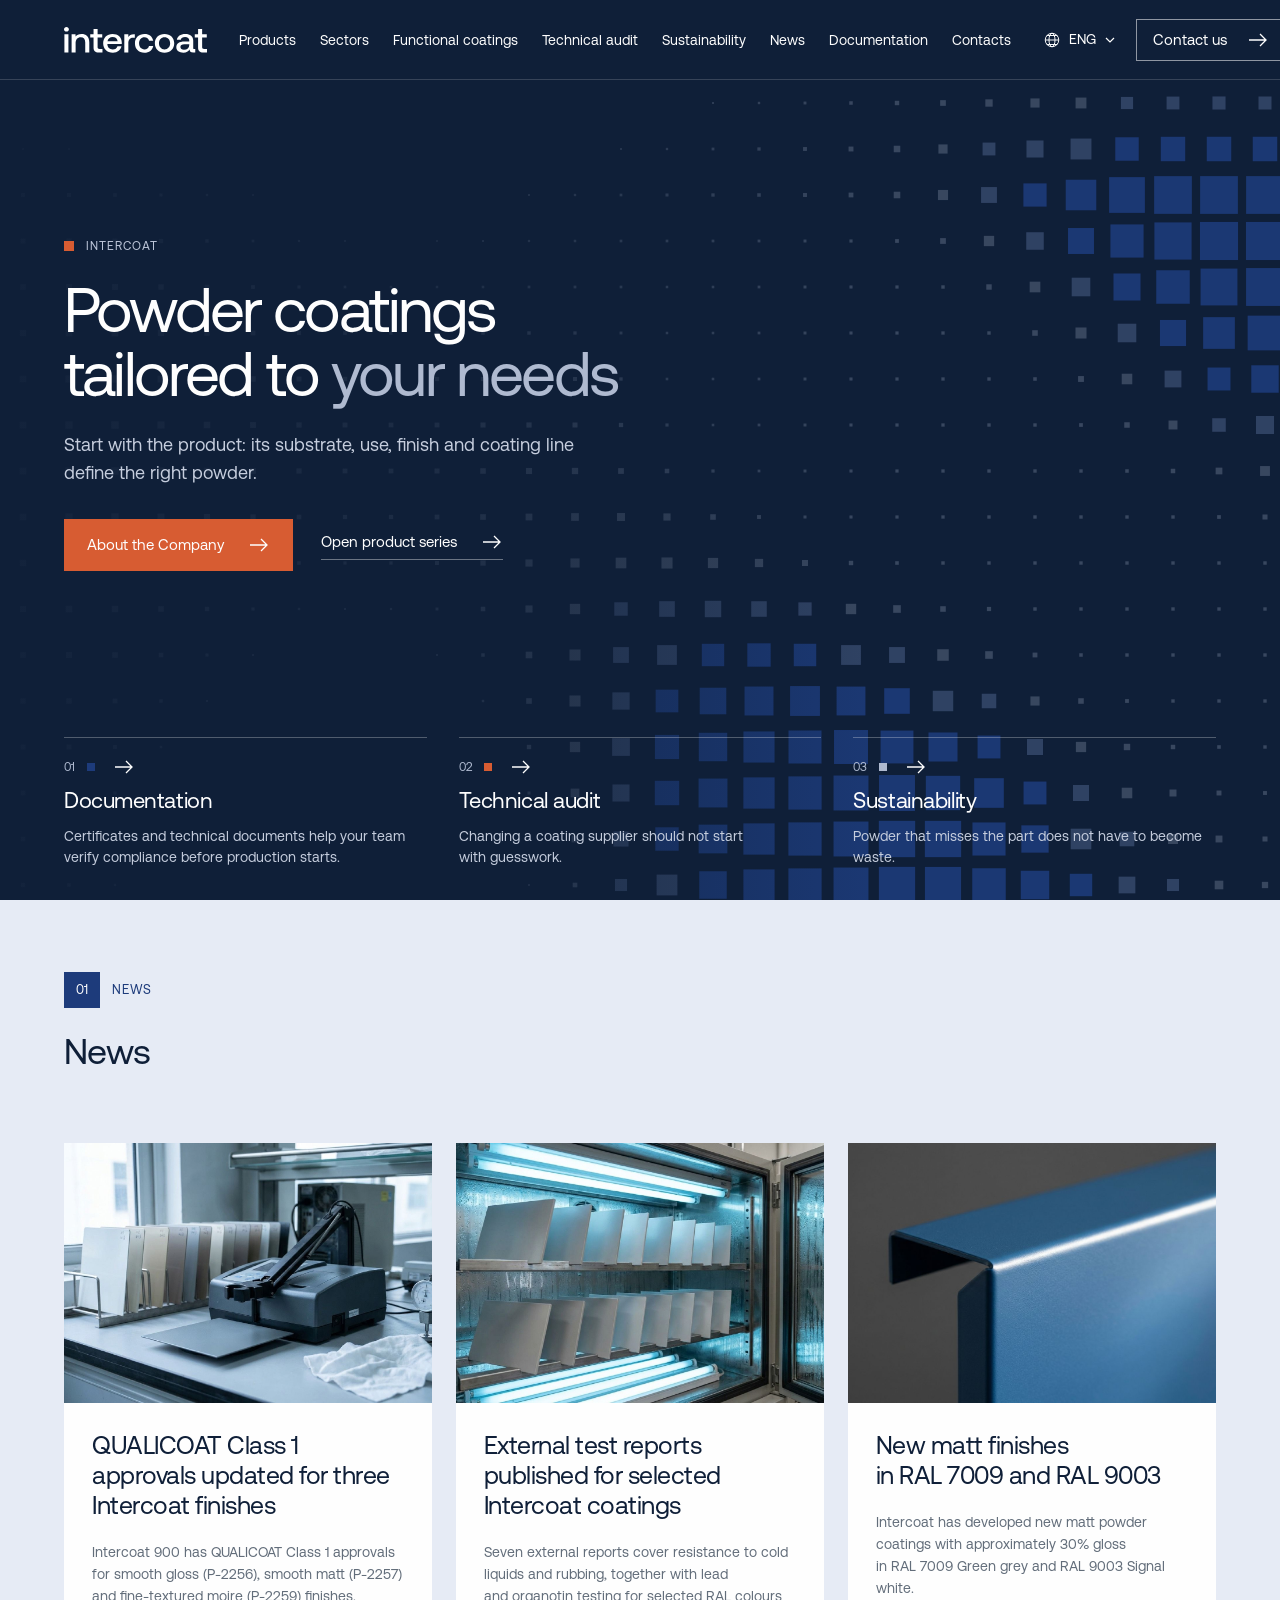
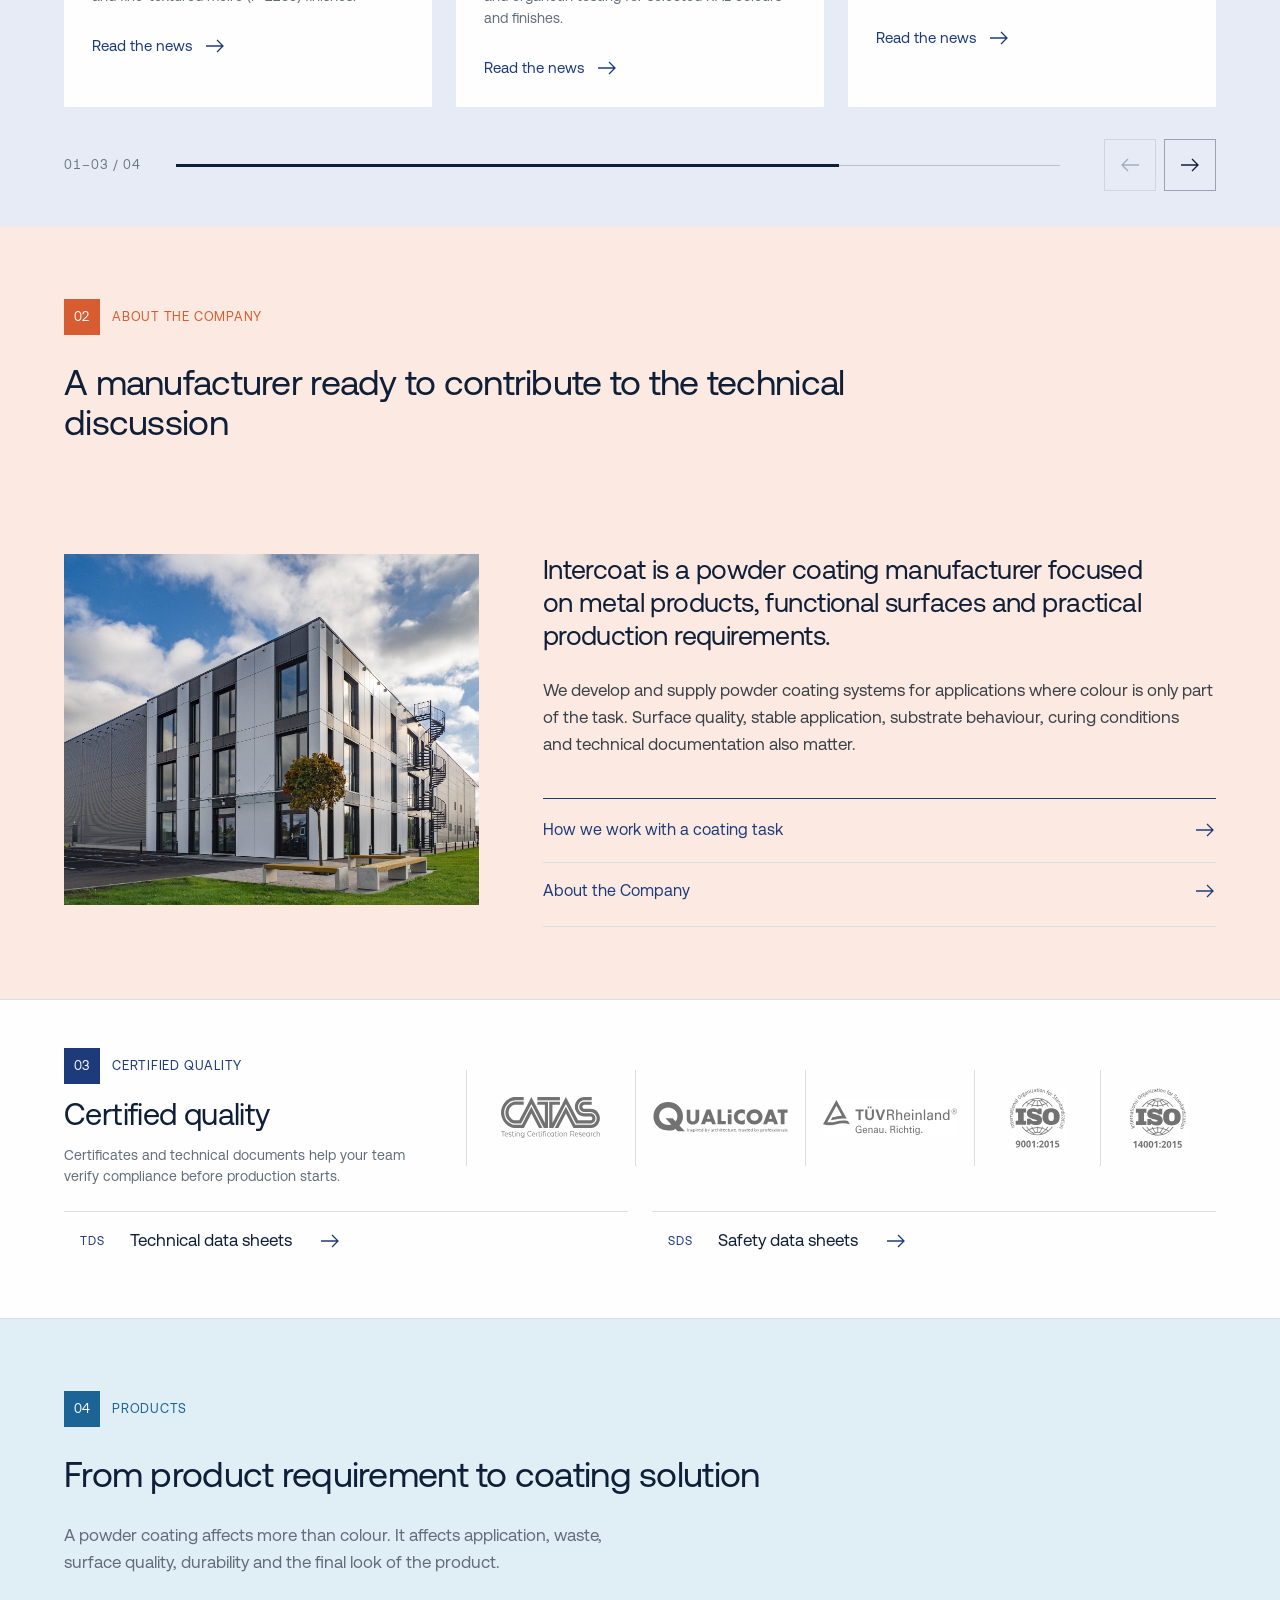
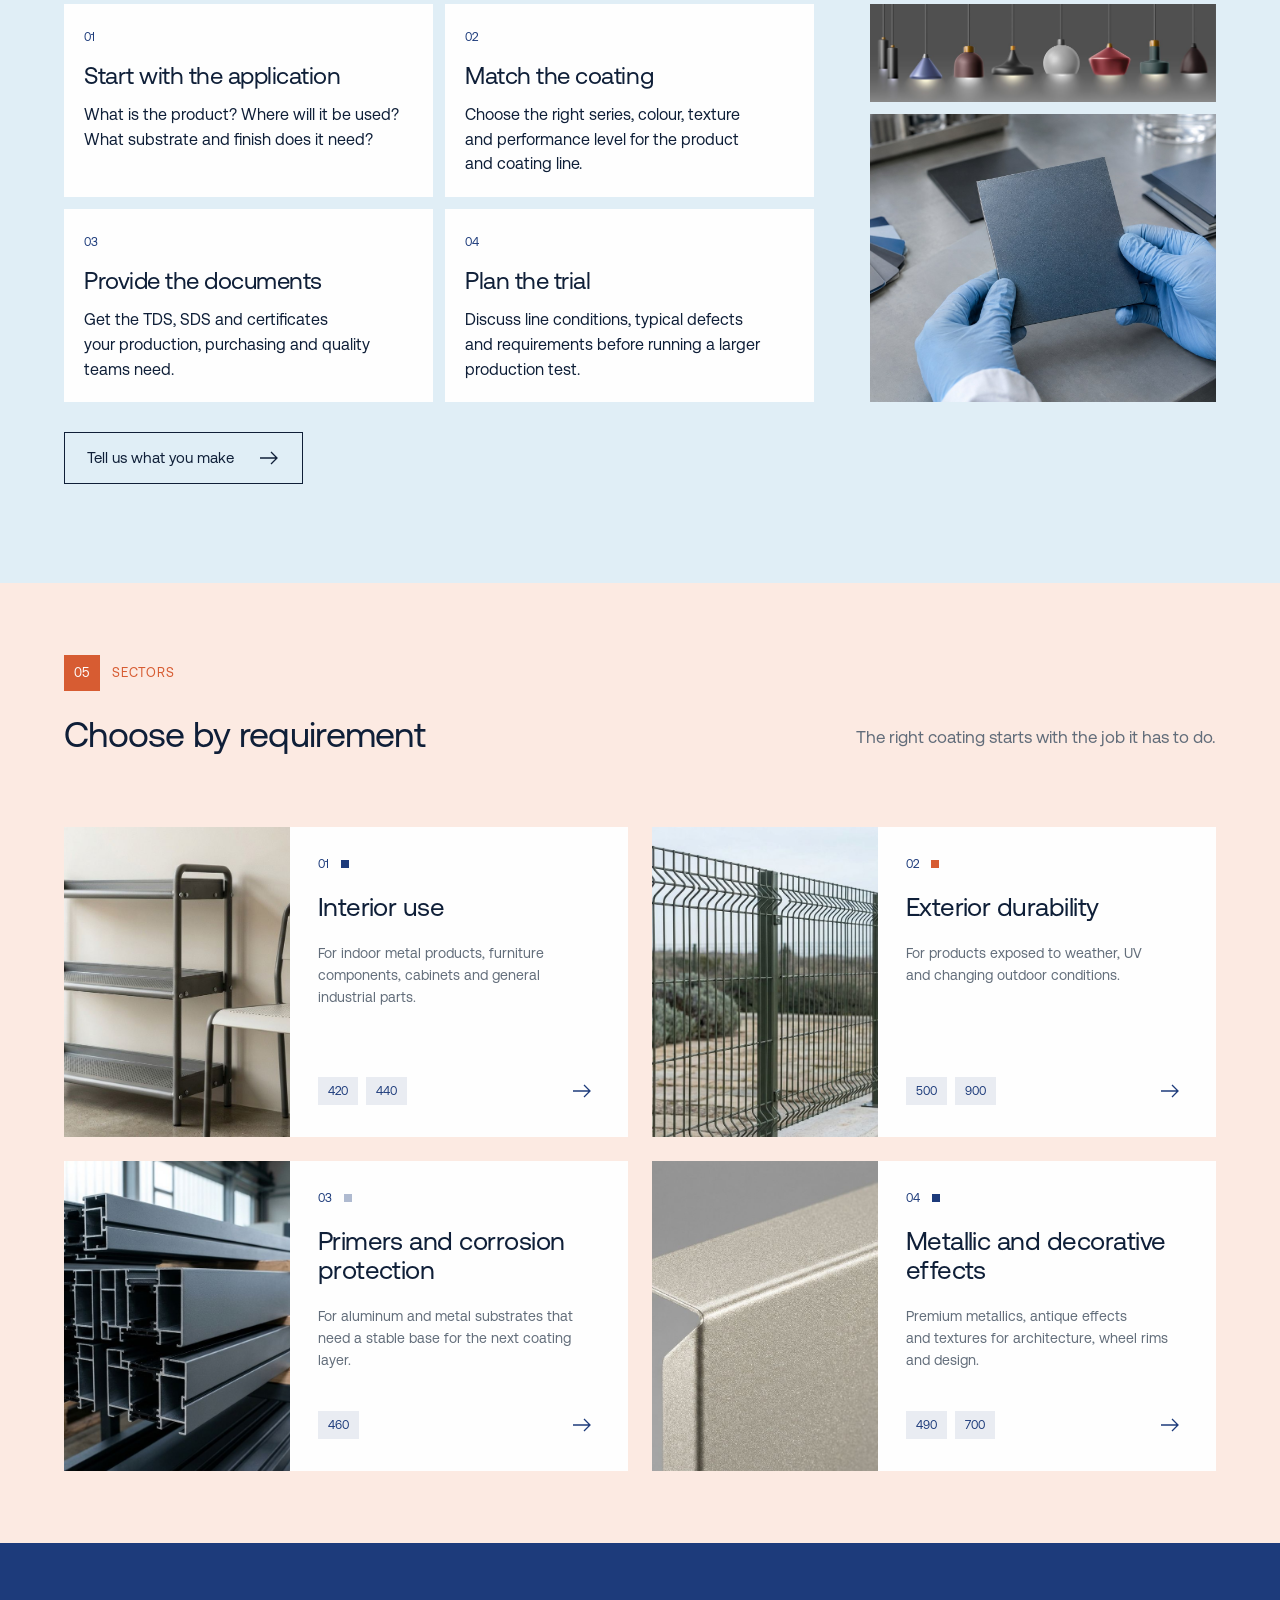
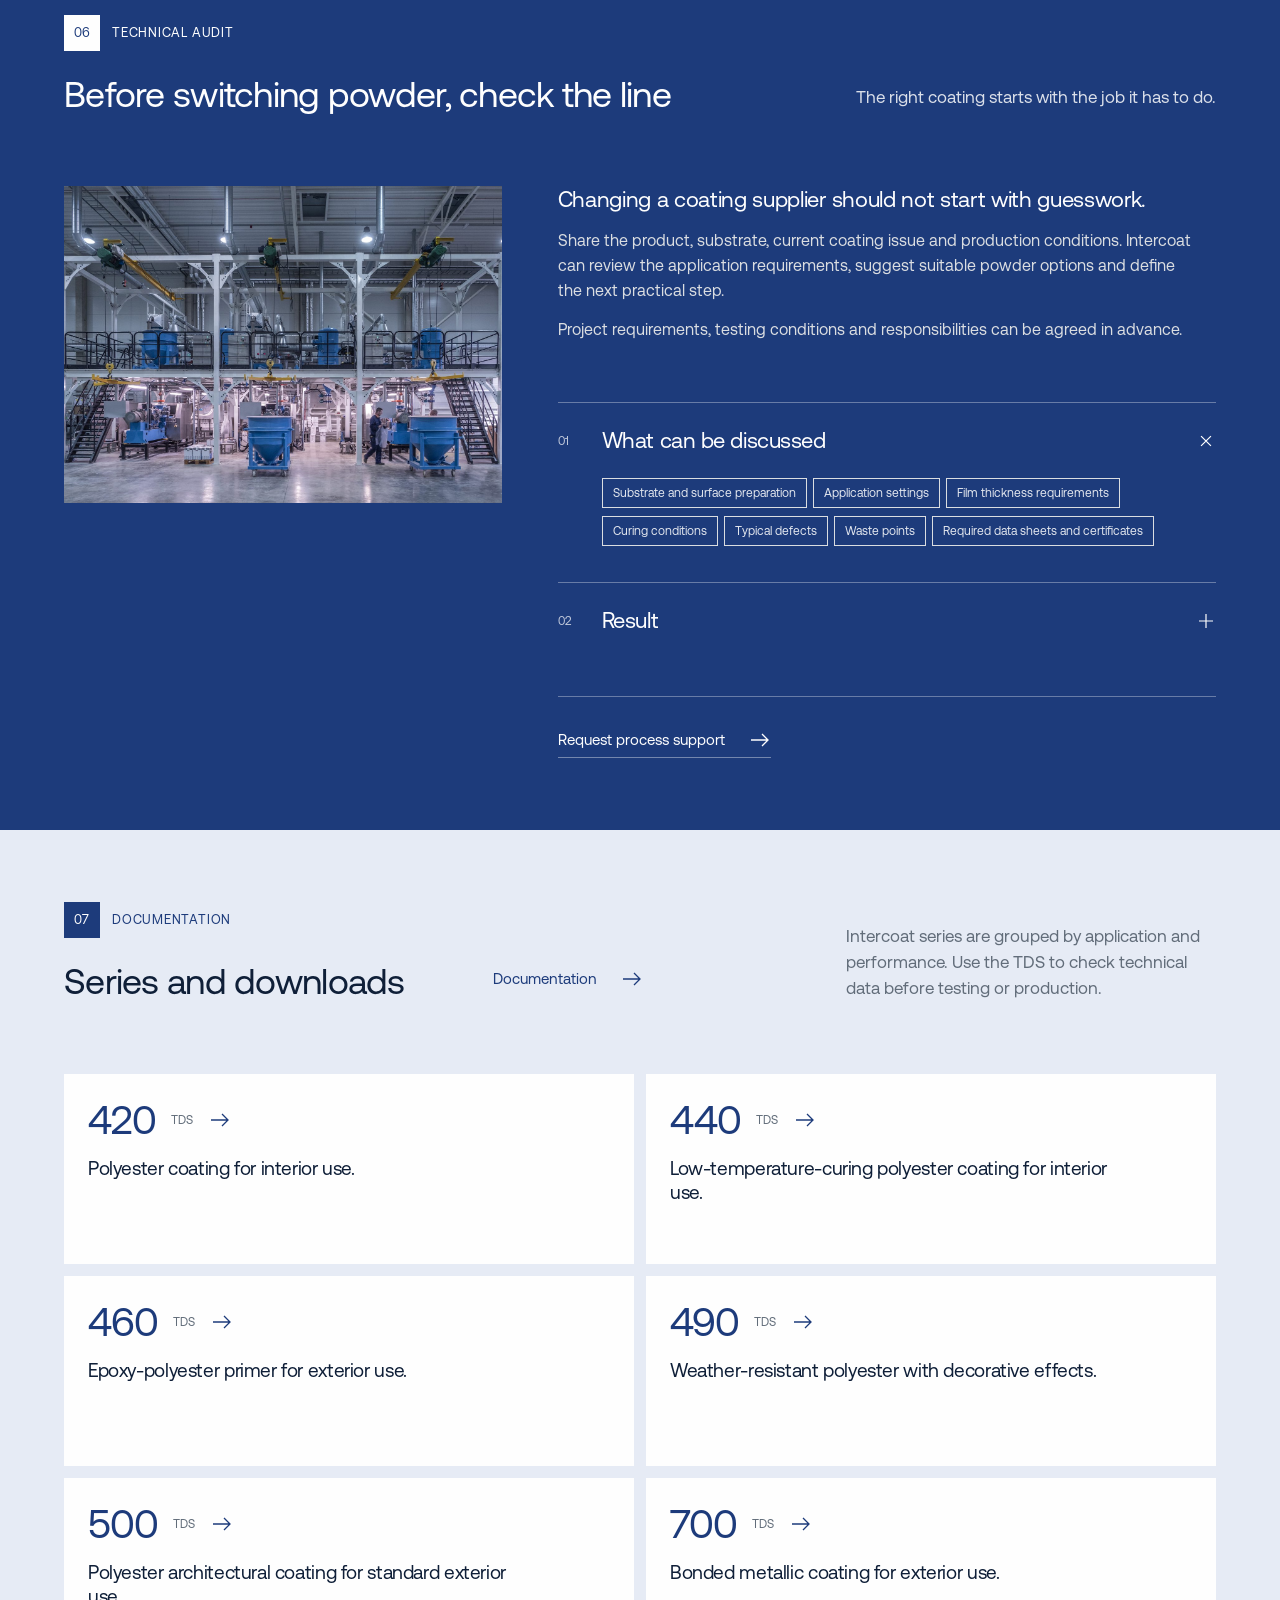
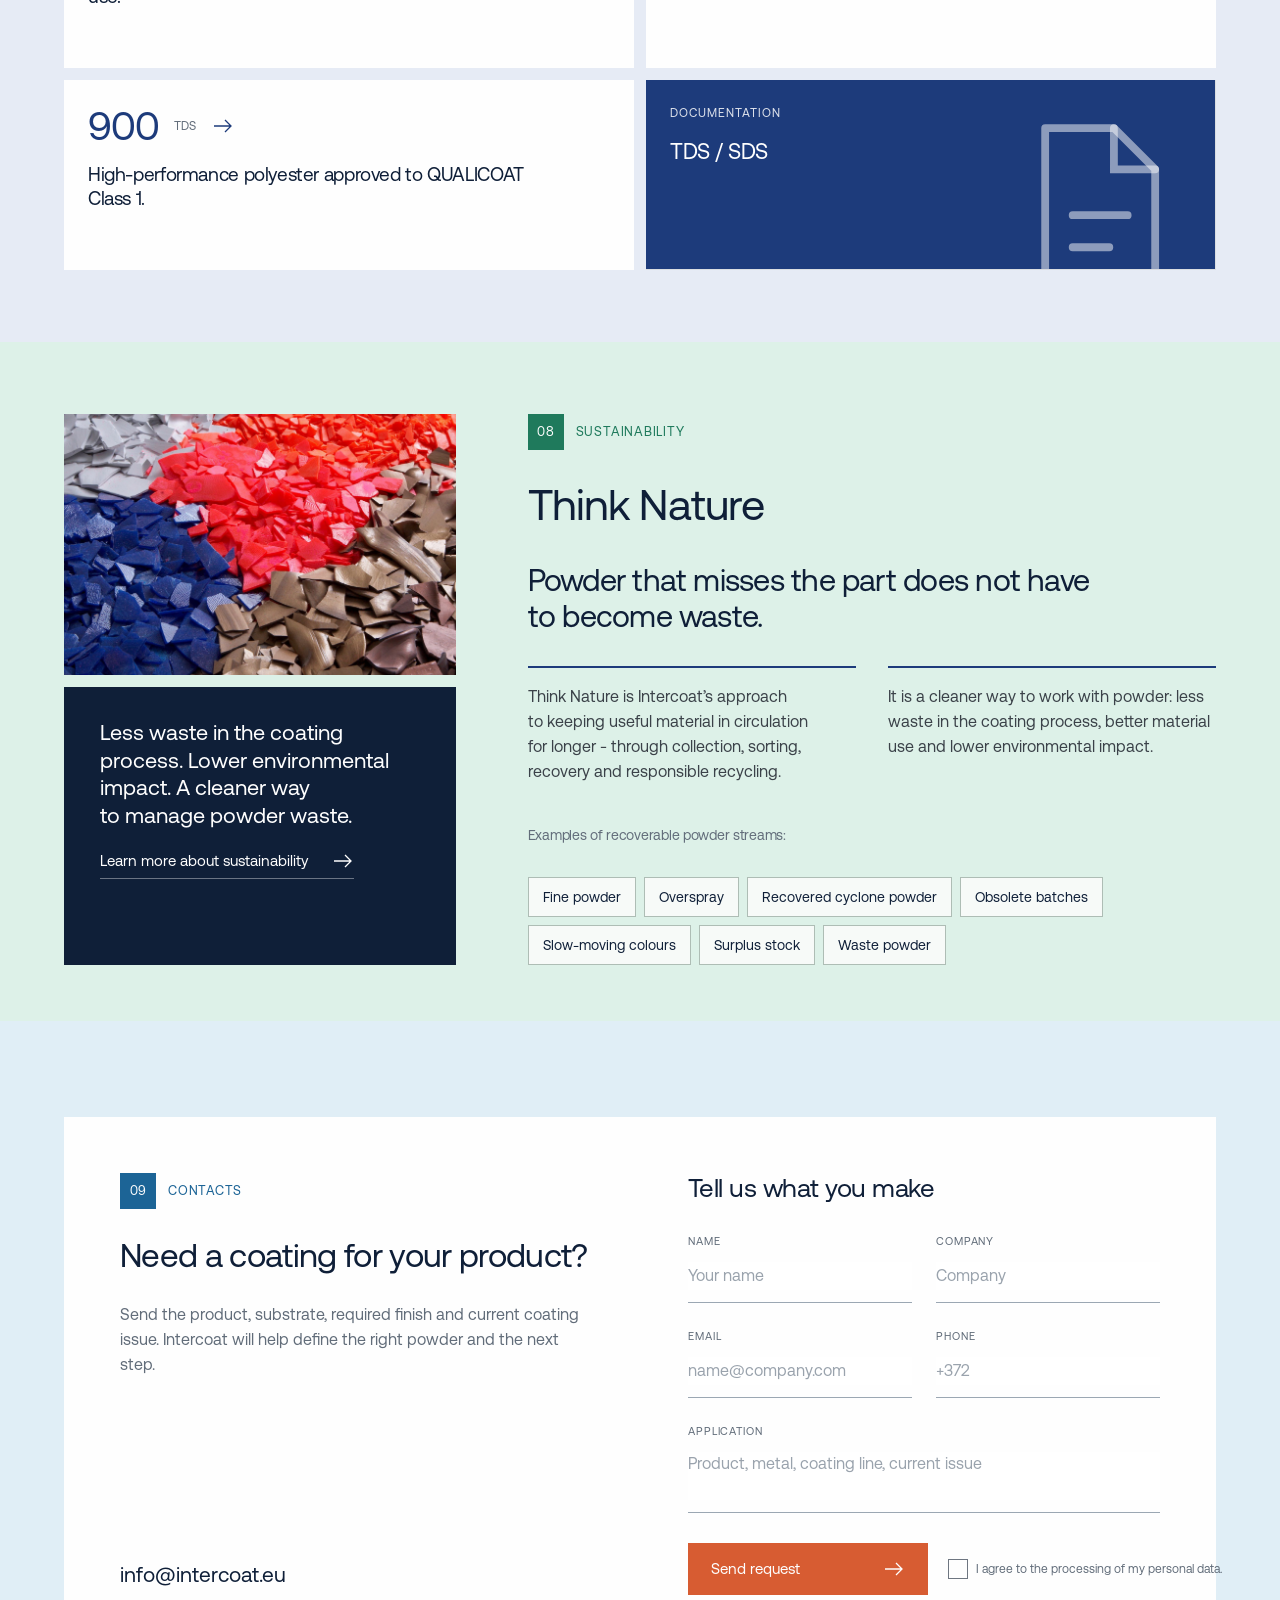
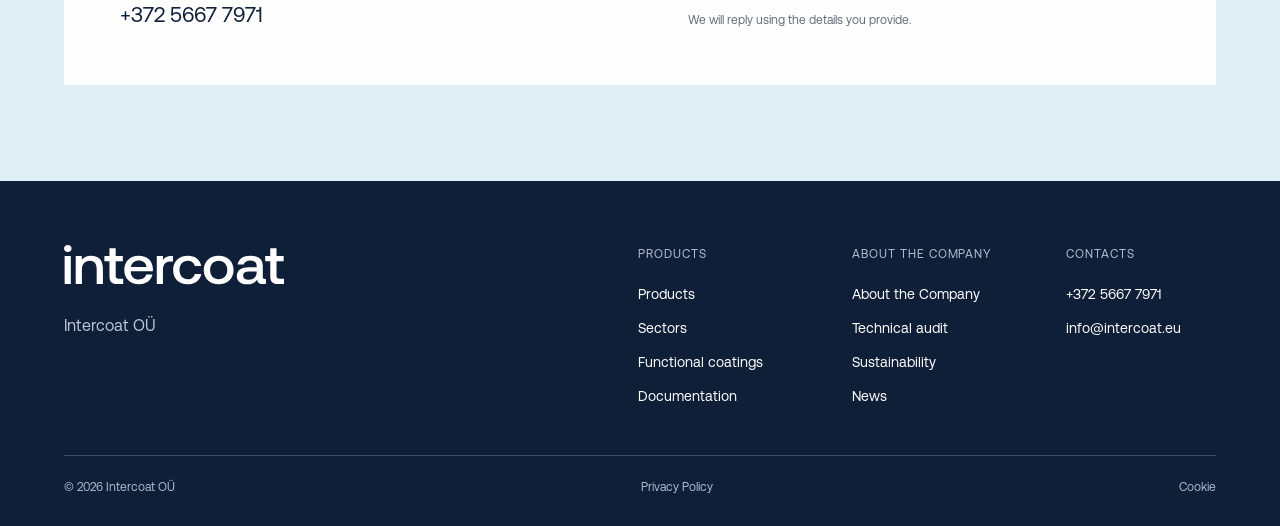
==== commit c6cb199d: "Intercoat concepts preview" ====
--- a/c1/index.html
+++ b/c1/index.html
@@ -1,4 +1,4 @@
 <!DOCTYPE html>
 
-<html lang="en"><head><meta charset="utf-8"/><meta content="width=device-width,initial-scale=1" name="viewport"/><title>Intercoat — Концепция V1</title><meta content="Start with the product: its substrate, use, finish and coating line define the right powder." name="description"/><link as="font" crossorigin="" href="fonts/aeonikpro-regular.otf?v=1792094850" rel="preload" type="font/otf"/><link href="base.css?v=1792094850" rel="stylesheet"/><link href="style.css?v=1792094850" rel="stylesheet"/><script defer="" src="app.js?v=1792094850"></script><link href="ui.css?v=1792094850" rel="stylesheet"/><script defer="" src="ui.js?v=1792094850"></script><script defer="" src="hero4.js?v=1792094850"></script><link href="restore.css?v=1792094850" rel="stylesheet"/><script defer="" src="restore.js?v=1792094850"></script><link href="final2.css?v=1792094850" rel="stylesheet"/><link href="ine.css?v=1792094850" rel="stylesheet"/></head><body><!-- CONTENT: homepage copy and news images from https://www.intercoat.eu/en; series 500/700/900 from https://www.intercoat.eu/en/documentation. Form labels and microcopy are functional interface text. MOTION: finite news slider on click; no autoplay, no loop. Language list and dialog fade in 0.2s; hover changes colour only, no moving arrows. The slow square-wave background of the first screen is the only ambient motion; reduced-motion switches it off. -->
-<a class="skip-link" href="#hero">Skip to content</a><main data-name="Intercoat — Surface layers"><header class="row" data-name="Header" id="header"><a aria-label="Intercoat home" class="brand" href="#hero"><img alt="intercoat" class="logo" src="img/logo-white.svg?v=1792094850"/></a><nav aria-label="Main navigation" class="nav row" data-name="Desktop navigation"><a href="#series">Products</a><a href="#apps">Sectors</a><a href="https://www.intercoat.eu/en/functional-coatings" rel="noopener noreferrer" target="_blank">Functional coatings</a><a href="#tech">Technical audit</a><a href="#nature">Sustainability</a><a href="#news">News</a><a href="#certs">Documentation</a><a href="#contact">Contacts</a></nav><div class="header-actions row" data-name="Header actions"><button aria-controls="language-panel" aria-expanded="false" class="language-trigger row" data-name="Language selector"><svg aria-hidden="true" fill="none" height="18" stroke="currentColor" stroke-width="1.3" viewbox="0 0 24 24" width="18"><circle cx="12" cy="12" r="9"></circle><ellipse cx="12" cy="12" rx="4" ry="9"></ellipse><path d="M3 12h18M5 6h14M5 18h14"></path></svg><span>ENG</span><svg aria-hidden="true" fill="none" height="12" viewbox="0 0 12 12" width="12"><path d="M2 4l4 4 4-4" stroke="currentColor" stroke-width="1.2"></path></svg></button><a class="btn outline" data-name="CTA / Contact" href="#contact">Contact us<svg aria-hidden="true" class="arr" fill="none" height="16" viewbox="0 0 22 16" width="22"><path d="M2 8h17M13 2l6 6-6 6" stroke="currentColor" stroke-width="1.3"></path></svg></a><button aria-controls="mobile-menu" aria-expanded="false" aria-label="Open menu" class="menu-trigger" data-name="Mobile menu"><i></i><i></i></button></div><div class="language-panel" data-name="Language selector / Open" hidden="" id="language-panel"><div class="language-head row"><h3>Select your language</h3><button aria-label="Close language selector" class="close-language">×</button></div><p>Choose a language on intercoat.eu</p><input aria-label="Search languages" class="language-search" placeholder="Search languages" type="search"/><div class="language-options"><a class="language-option current" data-search="English" href="https://www.intercoat.eu/en" lang="en"><span>English</span><span>ENG</span></a><a class="language-option" data-search="Deutsch" href="https://www.intercoat.eu/de" lang="de"><span>Deutsch</span><span>DEU</span></a><a class="language-option" data-search="Eesti" href="https://www.intercoat.eu/et" lang="et"><span>Eesti</span><span>EST</span></a><a class="language-option" data-search="Suomi" href="https://www.intercoat.eu/fi" lang="fi"><span>Suomi</span><span>FIN</span></a><a class="language-option" data-search="Polski" href="https://www.intercoat.eu/pl" lang="pl"><span>Polski</span><span>POL</span></a><a class="language-option" data-search="Slovenščina" href="https://www.intercoat.eu/sl" lang="sl"><span>Slovenščina</span><span>SLV</span></a><a class="language-option" data-search="Slovenčina" href="https://www.intercoat.eu/sk" lang="sk"><span>Slovenčina</span><span>SVK</span></a><a class="language-option" data-search="Lietuvių" href="https://www.intercoat.eu/lt" lang="lt"><span>Lietuvių</span><span>LIT</span></a><a class="language-option" data-search="Srpski" href="https://www.intercoat.eu/sr" lang="sr"><span>Srpski</span><span>SRP</span></a><a class="language-option" data-search="Қазақша" href="https://www.intercoat.eu/kk" lang="kk"><span>Қазақша</span><span>KAZ</span></a><a class="language-option" data-search="Кыргызча" href="https://www.intercoat.eu/ky" lang="ky"><span>Кыргызча</span><span>KGZ</span></a><a class="language-option" data-search="Latviešu" href="https://www.intercoat.eu/lv" lang="lv"><span>Latviešu</span><span>LAV</span></a><a class="language-option" data-search="Français" href="https://www.intercoat.eu/fr" lang="fr"><span>Français</span><span>FRA</span></a><a class="language-option" data-search="Čeština" href="https://www.intercoat.eu/cs" lang="cs"><span>Čeština</span><span>CES</span></a><a class="language-option" data-search="Magyar" href="https://www.intercoat.eu/hu" lang="hu"><span>Magyar</span><span>HUN</span></a><a class="language-option" data-search="Română" href="https://www.intercoat.eu/ro" lang="ro"><span>Română</span><span>RON</span></a><a class="language-option" data-search="Български" href="https://www.intercoat.eu/bg" lang="bg"><span>Български</span><span>BGR</span></a><a class="language-option" data-search="Русский" href="https://www.intercoat.eu/ru" lang="ru"><span>Русский</span><span>RUS</span></a></div><p class="language-empty" hidden="">No languages found.</p></div></header><div class="mobile-menu" data-name="Mobile navigation" hidden="" id="mobile-menu"><nav aria-label="Mobile navigation" class="col"><a href="#series">Products</a><a href="#apps">Sectors</a><a href="https://www.intercoat.eu/en/functional-coatings" rel="noopener noreferrer" target="_blank">Functional coatings</a><a href="#tech">Technical audit</a><a href="#nature">Sustainability</a><a href="#news">News</a><a href="#certs">Documentation</a><a href="#contact">Contacts</a></nav><button class="mobile-language row"><svg aria-hidden="true" fill="none" height="18" stroke="currentColor" stroke-width="1.3" viewbox="0 0 24 24" width="18"><circle cx="12" cy="12" r="9"></circle><ellipse cx="12" cy="12" rx="4" ry="9"></ellipse><path d="M3 12h18M5 6h14M5 18h14"></path></svg><span>English</span><svg aria-hidden="true" fill="none" height="12" viewbox="0 0 12 12" width="12"><path d="M2 4l4 4 4-4" stroke="currentColor" stroke-width="1.2"></path></svg></button></div><section data-name="Hero / Surface layers" id="hero"><div aria-hidden="true" class="hero-bg" data-name="Hero / Pattern background"><canvas></canvas></div><div class="hero-main row"><div class="hero-copy col"><div class="section-label row"><span class="section-n"></span><span>Intercoat</span></div><h1>Powder coatings<br/>tailored to <span>your needs</span></h1><p>Start with the product: its substrate, use, finish and coating line define the right powder.</p><div class="hero-cta row"><a class="btn orange" data-name="CTA / Discuss your project" href="https://www.intercoat.eu/en/company">About the Company<svg aria-hidden="true" class="arr" fill="none" height="16" viewbox="0 0 22 16" width="22"><path d="M2 8h17M13 2l6 6-6 6" stroke="currentColor" stroke-width="1.3"></path></svg></a><a class="text-link row" href="#series">Open product series<svg aria-hidden="true" class="arr" fill="none" height="16" viewbox="0 0 22 16" width="22"><path d="M2 8h17M13 2l6 6-6 6" stroke="currentColor" stroke-width="1.3"></path></svg></a></div></div></div><div class="hero-pathways row" data-name="Three ways to work with Intercoat"><a class="pathway col" href="#certs"><div class="pathway-top row"><span class="path-index">01</span><span class="path-key key-1"></span><svg aria-hidden="true" class="arr" fill="none" height="16" viewbox="0 0 22 16" width="22"><path d="M2 8h17M13 2l6 6-6 6" stroke="currentColor" stroke-width="1.3"></path></svg></div><h3>Documentation</h3><p>Certificates and technical documents help your team verify compliance before production starts.</p></a><a class="pathway col" href="#tech"><div class="pathway-top row"><span class="path-index">02</span><span class="path-key key-2"></span><svg aria-hidden="true" class="arr" fill="none" height="16" viewbox="0 0 22 16" width="22"><path d="M2 8h17M13 2l6 6-6 6" stroke="currentColor" stroke-width="1.3"></path></svg></div><h3>Technical audit</h3><p>Changing a coating supplier should not start with guesswork.</p></a><a class="pathway col" href="#nature"><div class="pathway-top row"><span class="path-index">03</span><span class="path-key key-3"></span><svg aria-hidden="true" class="arr" fill="none" height="16" viewbox="0 0 22 16" width="22"><path d="M2 8h17M13 2l6 6-6 6" stroke="currentColor" stroke-width="1.3"></path></svg></div><h3>Sustainability</h3><p>Powder that misses the part does not have to become waste.</p></a></div></section><section class="section section-news" data-name="08 / News" id="news"><div class="section-heading row"><div class="col"><div class="section-label row"><span class="section-n">01</span><span>News</span></div><h2>News</h2></div></div><div aria-label="News" aria-roledescription="carousel" class="ic-slider col" data-ic-slider="" data-name="News / Slider" role="group"><div class="ic-viewport"><div class="ic-track news-grid row"><a class="news-card col" data-name="News / QUALICOAT Class 1 for three Intercoat coatings" href="https://www.intercoat.eu/en/news/qualicoat-approvals" rel="noopener noreferrer" target="_blank"><div aria-label="Benchtop spectrophotometer and a rack of coated test panels in a coatings laboratory" class="photo" data-name="Photo / " role="img" style="background-image:url(img/news-qualicoat.jpg)"></div><div class="news-content col"><h3>QUALICOAT Class 1 approvals updated for three Intercoat finishes</h3><p>Intercoat 900 has QUALICOAT Class 1 approvals for smooth gloss (P-2256), smooth matt (P-2257) and fine-textured moire (P-2259) finishes.</p><span class="news-read">Read the news<svg aria-hidden="true" class="arr" fill="none" height="16" viewbox="0 0 22 16" width="22"><path d="M2 8h17M13 2l6 6-6 6" stroke="currentColor" stroke-width="1.3"></path></svg></span></div></a><a class="news-card col" data-name="News / QUALICOAT Class 1 for three Intercoat coatings" href="https://www.intercoat.eu/en/news/external-test-protocols" rel="noopener noreferrer" target="_blank"><div aria-label="Coated test panels inside a UV test chamber" class="photo" data-name="Photo / " role="img" style="background-image:url(img/news-protocols.jpg)"></div><div class="news-content col"><h3>External test reports published for selected Intercoat coatings</h3><p>Seven external reports cover resistance to cold liquids and rubbing, together with lead and organotin testing for selected RAL colours and finishes.</p><span class="news-read">Read the news<svg aria-hidden="true" class="arr" fill="none" height="16" viewbox="0 0 22 16" width="22"><path d="M2 8h17M13 2l6 6-6 6" stroke="currentColor" stroke-width="1.3"></path></svg></span></div></a><a class="news-card col" data-name="News / QUALICOAT Class 1 for three Intercoat coatings" href="https://www.intercoat.eu/en/news/matt-ral-7009-9003" rel="noopener noreferrer" target="_blank"><div aria-label="Bent blue powder-coated sheet with a soft matt finish" class="photo" data-name="Photo / " role="img" style="background-image:url(img/news-matt.jpg)"></div><div class="news-content col"><h3>New matt finishes in RAL 7009 and RAL 9003</h3><p>Intercoat has developed new matt powder coatings with approximately 30% gloss in RAL 7009 Green grey and RAL 9003 Signal white.</p><span class="news-read">Read the news<svg aria-hidden="true" class="arr" fill="none" height="16" viewbox="0 0 22 16" width="22"><path d="M2 8h17M13 2l6 6-6 6" stroke="currentColor" stroke-width="1.3"></path></svg></span></div></a><a class="news-card col" data-name="News / QUALICOAT Class 1 for three Intercoat coatings" href="https://www.intercoat.eu/en/news/smoother-moire" rel="noopener noreferrer" target="_blank"><div aria-label="Bronze powder-coated sheet with a fine moire texture" class="photo" data-name="Photo / " role="img" style="background-image:url(img/news-moire.jpg)"></div><div class="news-content col"><h3>Smoother textured finishes for interior applications</h3><p>Smoother textured finishes are available for interior metal products where the texture should look controlled and refined.</p><span class="news-read">Read the news<svg aria-hidden="true" class="arr" fill="none" height="16" viewbox="0 0 22 16" width="22"><path d="M2 8h17M13 2l6 6-6 6" stroke="currentColor" stroke-width="1.3"></path></svg></span></div></a></div></div><div class="ic-controls row" data-name="News / Controls"><div class="ic-prog row"><span aria-live="polite" class="ic-count">01–03 / 04</span><i class="ic-bar"><b></b></i></div><div class="ic-btns row"><button aria-label="Previous news" class="ic-prev" data-name="Button / Previous" type="button"><svg aria-hidden="true" class="arr" fill="none" height="16" viewbox="0 0 22 16" width="22"><path d="M20 8H3M9 2L3 8l6 6" stroke="currentColor" stroke-width="1.3"></path></svg></button><button aria-label="Next news" class="ic-next" data-name="Button / Next" type="button"><svg aria-hidden="true" class="arr" fill="none" height="16" viewbox="0 0 22 16" width="22"><path d="M2 8h17M13 2l6 6-6 6" stroke="currentColor" stroke-width="1.3"></path></svg></button></div></div></div></section><section class="section" data-name="01 / International brand" id="about"><div class="about-intro row"><div class="about-heading col"><div class="section-label row"><span class="section-n">02</span><span>About the Company</span></div><h2>A manufacturer ready to contribute to the technical discussion</h2></div></div><div class="presence row" data-name="International presence"><div class="company-visual"><img alt="The coating plant seen from outside: a light panelled facade beside the production hall" src="img/company.jpg?v=1792094850"/><div class="company-long" hidden=""><p>Intercoat is a powder coating manufacturer for companies that produce metal products and need a coating that fits their application, not only their colour reference.</p><p>The people behind Intercoat work with the questions that usually decide whether a coating will be suitable for production: the substrate, the shape of the part, the required finish, the curing process, functional surface needs and the documents required before testing.</p><p>This is why our starting point is simple: show us the product, the surface and the task it has to perform. From there, we can help define the coating direction, prepare the technical information and plan the next practical step.</p></div></div><div class="company-side col"><div class="about-copy col"><div class="about-text col"><p class="about-lead">Intercoat is a powder coating manufacturer focused on metal products, functional surfaces and practical production requirements.</p><p>We develop and supply powder coating systems for applications where colour is only part of the task. Surface quality, stable application, substrate behaviour, curing conditions and technical documentation also matter.</p></div></div><div class="about-actions col"><button aria-expanded="false" class="company-toggle" data-close="Back to the photo" data-open="How we work with a coating task" type="button">How we work with a coating task<svg aria-hidden="true" class="arr" fill="none" height="16" viewbox="0 0 22 16" width="22"><path d="M2 8h17M13 2l6 6-6 6" stroke="currentColor" stroke-width="1.3"></path></svg></button><a class="text-link row" href="https://www.intercoat.eu/en/company" rel="noopener noreferrer" target="_blank">About the Company<svg aria-hidden="true" class="arr" fill="none" height="16" viewbox="0 0 22 16" width="22"><path d="M2 8h17M13 2l6 6-6 6" stroke="currentColor" stroke-width="1.3"></path></svg></a></div></div></div></section><section class="section" data-name="07 / Certified quality" id="certs"><div class="section-heading row"><div class="col"><div class="section-label row"><span class="section-n">03</span><span>Certified quality</span></div><h2>Certified quality</h2></div><p>Certificates and technical documents help your team verify compliance before production starts.</p></div><div class="quality-marks row"><div class="quality-mark col" data-name="Certification / CATAS"><span>01</span><img alt="CATAS" src="img/certs/catas_2d5f42d5e2.svg?v=1792094850"/><p>CATAS</p></div><div class="quality-mark col" data-name="Certification / QUALICOAT"><span>02</span><img alt="QUALICOAT" src="img/certs/qualicoat_4cabadf883.svg?v=1792094850"/><p>QUALICOAT</p></div><div class="quality-mark col" data-name="Certification / TÜV Rheinland"><span>03</span><img alt="TÜV Rheinland" src="img/certs/tuv_rheinland_47c703d616.svg?v=1792094850"/><p>TÜV Rheinland</p></div><div class="quality-mark col" data-name="Certification / ISO 9001:2015"><span>04</span><img alt="ISO 9001:2015" src="img/certs/iso_9001_5d75c000ea.svg?v=1792094850"/><p>ISO 9001:2015</p></div><div class="quality-mark col" data-name="Certification / ISO 14001:2015"><span>05</span><img alt="ISO 14001:2015" src="img/certs/iso_14001_3194e5c99c.svg?v=1792094850"/><p>ISO 14001:2015</p></div></div><div class="quality-bottom row"><div class="document-links col"><a class="document-link row" href="https://www.intercoat.eu/en/documentation" rel="noopener noreferrer" target="_blank"><span class="doc-code">TDS</span><span>Technical data sheets</span><svg aria-hidden="true" class="arr" fill="none" height="16" viewbox="0 0 22 16" width="22"><path d="M2 8h17M13 2l6 6-6 6" stroke="currentColor" stroke-width="1.3"></path></svg></a><a class="document-link row" href="https://www.intercoat.eu/en/documentation" rel="noopener noreferrer" target="_blank"><span class="doc-code">SDS</span><span>Safety data sheets</span><svg aria-hidden="true" class="arr" fill="none" height="16" viewbox="0 0 22 16" width="22"><path d="M2 8h17M13 2l6 6-6 6" stroke="currentColor" stroke-width="1.3"></path></svg></a></div></div></section><section class="section" data-name="05 / Custom solutions" id="custom"><div class="custom-layout row"><div class="custom-copy col"><div class="section-label row"><span class="section-n">04</span><span>Products</span></div><h2>From product requirement to coating solution</h2><p>A powder coating affects more than colour. It affects application, waste, surface quality, durability and the final look of the product.</p><div class="custom-stages row"><div class="stage col"><span class="step-index">01</span><h3>Start with the application</h3><p>What is the product? Where will it be used? What substrate and finish does it need?</p></div><div class="stage col"><span class="step-index">02</span><h3>Match the coating</h3><p>Choose the right series, colour, texture and performance level for the product and coating line.</p></div><div class="stage col"><span class="step-index">03</span><h3>Provide the documents</h3><p>Get the TDS, SDS and certificates your production, purchasing and quality teams need.</p></div><div class="stage col"><span class="step-index">04</span><h3>Plan the trial</h3><p>Discuss line conditions, typical defects and requirements before running a larger production test.</p></div></div><a class="btn outline" data-name="CTA / Discuss a custom formulation" href="#contact">Tell us what you make<svg aria-hidden="true" class="arr" fill="none" height="16" viewbox="0 0 22 16" width="22"><path d="M2 8h17M13 2l6 6-6 6" stroke="currentColor" stroke-width="1.3"></path></svg></a></div><div class="custom-images col"><div aria-label="Pendant lamps with powder-coated shades in several colours" class="photo" data-name="Photo / Formulation" role="img" style="background-image:url(img/client-lamps.jpg);background-position:center"></div><div aria-label="Finish &amp; texture" class="photo" data-name="Photo / Finish &amp; texture" role="img" style="background-image:url(img/custom-sample.jpg);background-position:center"></div></div></div></section><section class="section section-blue" data-name="02 / Applications" id="apps"><div class="section-heading row"><div class="col"><div class="section-label row"><span class="section-n">05</span><span>Sectors</span></div><h2>Choose by requirement</h2></div><p>The right coating starts with the job it has to do.</p></div><div class="application-grid col"><a class="application row app-1" data-name="Application / Interior use" href="#series"><div aria-label="Powder-coated tubular steel shelving and a steel chair in a daylit room" class="photo" data-name="Photo / " role="img" style="background-image:url(img/req-interior.jpg)"></div><div class="application-copy col"><div class="app-label row"><span>01</span><span class="app-key"></span></div><h3>Interior use</h3><p>For indoor metal products, furniture components, cabinets and general industrial parts.</p><div class="app-bottom row"><div class="tags row"><span class="pill">420</span><span class="pill">440</span></div><span class="square-arrow"><svg aria-hidden="true" class="arr" fill="none" height="16" viewbox="0 0 22 16" width="22"><path d="M2 8h17M13 2l6 6-6 6" stroke="currentColor" stroke-width="1.3"></path></svg></span></div></div></a><a class="application row app-2" data-name="Application / Outdoor durability" href="#series"><div aria-label="A green powder-coated welded mesh fence along a concrete base" class="photo" data-name="Photo / " role="img" style="background-image:url(img/req-exterior.jpg)"></div><div class="application-copy col"><div class="app-label row"><span>02</span><span class="app-key"></span></div><h3>Exterior durability</h3><p>For products exposed to weather, UV and changing outdoor conditions.</p><div class="app-bottom row"><div class="tags row"><span class="pill">500</span><span class="pill">900</span></div><span class="square-arrow"><svg aria-hidden="true" class="arr" fill="none" height="16" viewbox="0 0 22 16" width="22"><path d="M2 8h17M13 2l6 6-6 6" stroke="currentColor" stroke-width="1.3"></path></svg></span></div></div></a><a class="application row app-3" data-name="Application / Primers &amp; corrosion protection" href="#series"><div aria-label="Stacks of aluminium profiles in a production hall" class="photo" data-name="Photo / " role="img" style="background-image:url(img/req-primer.jpg)"></div><div class="application-copy col"><div class="app-label row"><span>03</span><span class="app-key"></span></div><h3>Primers and corrosion protection</h3><p>For aluminum and metal substrates that need a stable base for the next coating layer.</p><div class="app-bottom row"><div class="tags row"><span class="pill">460</span></div><span class="square-arrow"><svg aria-hidden="true" class="arr" fill="none" height="16" viewbox="0 0 22 16" width="22"><path d="M2 8h17M13 2l6 6-6 6" stroke="currentColor" stroke-width="1.3"></path></svg></span></div></div></a><a class="application row app-4" data-name="Application / Metallic &amp; decorative effects" href="#series"><div aria-label="A bent sheet with a fine metallic powder coating" class="photo" data-name="Photo / " role="img" style="background-image:url(img/req-metallic.jpg)"></div><div class="application-copy col"><div class="app-label row"><span>04</span><span class="app-key"></span></div><h3>Metallic and decorative effects</h3><p>Premium metallics, antique effects and textures for architecture, wheel rims and design.</p><div class="app-bottom row"><div class="tags row"><span class="pill">490</span><span class="pill">700</span></div><span class="square-arrow"><svg aria-hidden="true" class="arr" fill="none" height="16" viewbox="0 0 22 16" width="22"><path d="M2 8h17M13 2l6 6-6 6" stroke="currentColor" stroke-width="1.3"></path></svg></span></div></div></a></div></section><section class="section section-technical" data-name="04 / Technical service" id="tech"><div class="section-heading row"><div class="col"><div class="section-label row"><span class="section-n">06</span><span>Technical audit</span></div><h2>Before switching powder, check the line</h2></div><p>The right coating starts with the job it has to do.</p></div><div class="tech-layout row"><div class="tech-visual col"><div aria-label="Intercoat powder production hall seen in full: mixing vessels on the upper deck and collection hoppers on the floor below" class="tech-photo photo" role="img" style="background-image:url(img/client-factory.jpg)"></div></div><div class="tech-process col"><div class="audit-copy"><p>Changing a coating supplier should not start with guesswork.</p><p>Share the product, substrate, current coating issue and production conditions. Intercoat can review the application requirements, suggest suitable powder options and define the next practical step.</p><p>Project requirements, testing conditions and responsibilities can be agreed in advance.</p></div><div class="process col"><details class="process-step" data-name="Step / Technical audit" open=""><summary class="row"><span class="step-number">01</span><h3>What can be discussed</h3><svg aria-hidden="true" class="plus" fill="none" height="20" viewbox="0 0 20 20" width="20"><path d="M3 10h14M10 3v14" stroke="currentColor" stroke-width="1.2"></path></svg></summary><p class="chips-p"><span class="pill">Substrate and surface preparation</span><span class="pill">Application settings</span><span class="pill">Film thickness requirements</span><span class="pill">Curing conditions</span><span class="pill">Typical defects</span><span class="pill">Waste points</span><span class="pill">Required data sheets and certificates</span></p></details><details class="process-step" data-name="Step / Technical audit"><summary class="row"><span class="step-number">02</span><h3>Result</h3><svg aria-hidden="true" class="plus" fill="none" height="20" viewbox="0 0 20 20" width="20"><path d="M3 10h14M10 3v14" stroke="currentColor" stroke-width="1.2"></path></svg></summary><p>A clearer route to testing: suitable coating options, technical documents and practical recommendations for the process.</p></details></div><a class="text-link row" href="#contact">Request process support<svg aria-hidden="true" class="arr" fill="none" height="16" viewbox="0 0 22 16" width="22"><path d="M2 8h17M13 2l6 6-6 6" stroke="currentColor" stroke-width="1.3"></path></svg></a></div></div></section><section class="section" data-name="03 / Product series" id="series"><div class="section-heading row"><div class="col"><div class="section-label row"><span class="section-n">07</span><span>Documentation</span></div><h2>Series and downloads</h2></div><a class="text-link row" href="https://www.intercoat.eu/en/documentation" rel="noopener noreferrer" target="_blank">Documentation<svg aria-hidden="true" class="arr" fill="none" height="16" viewbox="0 0 22 16" width="22"><path d="M2 8h17M13 2l6 6-6 6" stroke="currentColor" stroke-width="1.3"></path></svg></a><p>Intercoat series are grouped by application and performance. Use the TDS to check technical data before testing or production.</p></div><div class="series-layout row"><div aria-label="Powder-coated sample plates on a laboratory shelf" class="series-image photo" role="img" style="background-image:url(img/series.jpg);background-position:center 42%"></div><div class="series-catalogue col"><div class="series-grid"><a class="series-item col" data-name="Series / 420" href="https://www.intercoat.eu/en/documentation/tds/intercoat-420-industrial" rel="noopener noreferrer" target="_blank"><div class="series-top row"><span class="series-code">420</span><span class="mini-label">TDS</span><svg aria-hidden="true" class="arr" fill="none" height="16" viewbox="0 0 22 16" width="22"><path d="M2 8h17M13 2l6 6-6 6" stroke="currentColor" stroke-width="1.3"></path></svg></div><h3>Polyester coating for interior use.</h3></a><a class="series-item col" data-name="Series / 420" href="https://www.intercoat.eu/en/documentation/tds/intercoat-440-lt" rel="noopener noreferrer" target="_blank"><div class="series-top row"><span class="series-code">440</span><span class="mini-label">TDS</span><svg aria-hidden="true" class="arr" fill="none" height="16" viewbox="0 0 22 16" width="22"><path d="M2 8h17M13 2l6 6-6 6" stroke="currentColor" stroke-width="1.3"></path></svg></div><h3>Low-temperature-curing polyester coating for interior use.</h3></a><a class="series-item col" data-name="Series / 420" href="https://www.intercoat.eu/en/documentation/tds/intercoat-460-primer" rel="noopener noreferrer" target="_blank"><div class="series-top row"><span class="series-code">460</span><span class="mini-label">TDS</span><svg aria-hidden="true" class="arr" fill="none" height="16" viewbox="0 0 22 16" width="22"><path d="M2 8h17M13 2l6 6-6 6" stroke="currentColor" stroke-width="1.3"></path></svg></div><h3>Epoxy-polyester primer for exterior use.</h3></a><a class="series-item col" data-name="Series / 420" href="https://www.intercoat.eu/en/documentation/tds/intercoat-490-metallic-dry" rel="noopener noreferrer" target="_blank"><div class="series-top row"><span class="series-code">490</span><span class="mini-label">TDS</span><svg aria-hidden="true" class="arr" fill="none" height="16" viewbox="0 0 22 16" width="22"><path d="M2 8h17M13 2l6 6-6 6" stroke="currentColor" stroke-width="1.3"></path></svg></div><h3>Weather-resistant polyester with decorative effects.</h3></a><a class="series-item col" data-name="Series / 420" href="https://www.intercoat.eu/en/documentation/tds/intercoat-500-standard" rel="noopener noreferrer" target="_blank"><div class="series-top row"><span class="series-code">500</span><span class="mini-label">TDS</span><svg aria-hidden="true" class="arr" fill="none" height="16" viewbox="0 0 22 16" width="22"><path d="M2 8h17M13 2l6 6-6 6" stroke="currentColor" stroke-width="1.3"></path></svg></div><h3>Polyester architectural coating for standard exterior use.</h3></a><a class="series-item col" data-name="Series / 420" href="https://www.intercoat.eu/en/documentation/tds/intercoat-700-metallic-bonding" rel="noopener noreferrer" target="_blank"><div class="series-top row"><span class="series-code">700</span><span class="mini-label">TDS</span><svg aria-hidden="true" class="arr" fill="none" height="16" viewbox="0 0 22 16" width="22"><path d="M2 8h17M13 2l6 6-6 6" stroke="currentColor" stroke-width="1.3"></path></svg></div><h3>Bonded metallic coating for exterior use.</h3></a><a class="series-item col" data-name="Series / 420" href="https://www.intercoat.eu/en/documentation/tds/intercoat-900-q1" rel="noopener noreferrer" target="_blank"><div class="series-top row"><span class="series-code">900</span><span class="mini-label">TDS</span><svg aria-hidden="true" class="arr" fill="none" height="16" viewbox="0 0 22 16" width="22"><path d="M2 8h17M13 2l6 6-6 6" stroke="currentColor" stroke-width="1.3"></path></svg></div><h3>High-performance polyester approved to QUALICOAT Class 1.</h3></a><a class="series-enquiry col" href="https://www.intercoat.eu/en/documentation"><span class="mini-label">Documentation</span><h3>TDS / SDS</h3><svg aria-hidden="true" class="doc-ic" fill="none" height="22" viewbox="0 0 24 24" width="22"><path d="M7 3.5h7.5L19 8v12.5H7z" stroke="currentColor" stroke-linejoin="round" stroke-width="1.4"></path><path d="M14.5 3.5V8H19M10 13h6M10 16.5h4" stroke="currentColor" stroke-linecap="round" stroke-width="1.4"></path></svg></a></div></div></div></section><section class="section section-nature" data-name="06 / Think Nature" id="nature"><div class="nature-layout row"><div class="nature-left col"><div aria-label="Sorted powder chips in blue, red, grey and bronze, collected for recovery" class="nature-image photo" role="img" style="background-image:url(img/nature.jpg)"></div><div class="nature-panel col"><p class="nature-note">Less waste in the coating process. Lower environmental impact. A cleaner way to manage powder waste.</p><a class="text-link row" href="https://www.intercoat.eu/en/sustainability">Learn more about sustainability<svg aria-hidden="true" class="arr" fill="none" height="16" viewbox="0 0 22 16" width="22"><path d="M2 8h17M13 2l6 6-6 6" stroke="currentColor" stroke-width="1.3"></path></svg></a></div></div><div class="nature-copy col"><div class="section-label row"><span class="section-n">08</span><span>Sustainability</span></div><h2>Think Nature</h2><p class="nature-lead">Powder that misses the part does not have to become waste.</p><div class="nature-cols"><p>Think Nature is Intercoat’s approach to keeping useful material in circulation for longer - through collection, sorting, recovery and responsible recycling.</p><p>It is a cleaner way to work with powder: less waste in the coating process, better material use and lower environmental impact.</p></div><h3 class="streams-title">Examples of recoverable powder streams:</h3><div class="tags nature-materials row"><span class="pill">Fine powder</span><span class="pill">Overspray</span><span class="pill">Recovered cyclone powder</span><span class="pill">Obsolete batches</span><span class="pill">Slow-moving colours</span><span class="pill">Surplus stock</span><span class="pill">Waste powder</span></div></div></div></section><section class="section" data-name="09 / Contact" id="contact"><div class="contact-panel row"><div class="contact-copy col"><div class="section-label row"><span class="section-n">09</span><span>Contacts</span></div><h2>Need a coating for your product?</h2><p>Send the product, substrate, required finish and current coating issue. Intercoat will help define the right powder and the next step.</p><div class="contact-details col"><a href="mailto:info@intercoat.eu">info@intercoat.eu</a><a href="tel:+37256677971">+372 5667 7971</a></div></div><form class="contact-form col" data-ic-form="1" data-name="Contact form"><h3>Tell us what you make</h3><div class="row form-row"><label class="field col"><span>Name</span><input name="name" placeholder="Your name" required="" type="text"/></label><label class="field col"><span>Company</span><input name="company" placeholder="Company" type="text"/></label></div><div class="row form-row"><label class="field col"><span>Email</span><input name="email" placeholder="name@company.com" required="" type="email"/></label><label class="field col"><span>Phone</span><input name="phone" placeholder="+372" type="tel"/></label></div><label class="field col"><span>Application</span><textarea name="application" placeholder="Product, metal, coating line, current issue" required="" rows="2"></textarea></label><div class="submit-row row"><button class="btn orange" type="submit">Send request <svg aria-hidden="true" class="arr" fill="none" height="16" viewbox="0 0 22 16" width="22"><path d="M2 8h17M13 2l6 6-6 6" stroke="currentColor" stroke-width="1.3"></path></svg></button><label class="consent row"><input required="" type="checkbox"/><span>I agree to the processing of my personal data.</span></label></div><p class="form-caption">We will reply using the details you provide.</p></form></div></section><footer data-name="Footer" id="footer"><div class="footer-top row"><div class="footer-brand col"><img alt="intercoat" src="img/logo-white.svg?v=1792094850"/><p>Intercoat OÜ</p></div><div class="footer-links row"><div class="footer-col col"><span class="mini-label">Products</span><a href="#series">Products</a><a href="#apps">Sectors</a><a href="https://www.intercoat.eu/en/functional-coatings">Functional coatings</a><a href="https://www.intercoat.eu/en/documentation">Documentation</a></div><div class="footer-col col"><span class="mini-label">About the Company</span><a href="https://www.intercoat.eu/en/company">About the Company</a><a href="#tech">Technical audit</a><a href="#nature">Sustainability</a><a href="#news">News</a></div><div class="footer-col col"><span class="mini-label">Contacts</span><a href="tel:+37256677971">+372 5667 7971</a><a href="mailto:info@intercoat.eu">info@intercoat.eu</a></div></div></div><div class="footer-bottom row"><span>© 2026 Intercoat OÜ</span><a href="https://www.intercoat.eu/en/privacy-policy">Privacy Policy</a><button aria-label="Cookie settings" class="cookie-settings" type="button">Cookie<span class="m-only"> settings</span></button></div></footer></main></body></html>+<html lang="en"><head><meta charset="utf-8"/><meta content="width=device-width,initial-scale=1" name="viewport"/><title>Intercoat — Концепция V1</title><meta content="Start with the product: its substrate, use, finish and coating line define the right powder." name="description"/><link as="font" crossorigin="" href="fonts/aeonikpro-regular.otf?v=1792137927" rel="preload" type="font/otf"/><link href="base.css?v=1792137927" rel="stylesheet"/><link href="style.css?v=1792137927" rel="stylesheet"/><script defer="" src="app.js?v=1792137927"></script><link href="ui.css?v=1792137927" rel="stylesheet"/><script defer="" src="ui.js?v=1792137927"></script><script defer="" src="hero4.js?v=1792137927"></script><link href="restore.css?v=1792137927" rel="stylesheet"/><script defer="" src="restore.js?v=1792137927"></script><link href="final2.css?v=1792137927" rel="stylesheet"/><link href="ine.css?v=1792137927" rel="stylesheet"/></head><body><!-- CONTENT: homepage copy and news images from https://www.intercoat.eu/en; series 500/700/900 from https://www.intercoat.eu/en/documentation. Form labels and microcopy are functional interface text. MOTION: finite news slider on click; no autoplay, no loop. Language list and dialog fade in 0.2s; hover changes colour only, no moving arrows. The slow square-wave background of the first screen is the only ambient motion; reduced-motion switches it off. -->
+<a class="skip-link" href="#hero">Skip to content</a><main data-name="Intercoat — Surface layers"><header class="row" data-name="Header" id="header"><a aria-label="Intercoat home" class="brand" href="#hero"><img alt="intercoat" class="logo" src="img/logo-white.svg?v=1792137927"/></a><nav aria-label="Main navigation" class="nav row" data-name="Desktop navigation"><a href="#series">Products</a><a href="#apps">Sectors</a><a href="https://www.intercoat.eu/en/functional-coatings" rel="noopener noreferrer" target="_blank">Functional coatings</a><a href="#tech">Technical audit</a><a href="#nature">Sustainability</a><a href="#news">News</a><a href="#certs">Documentation</a><a href="#contact">Contacts</a></nav><div class="header-actions row" data-name="Header actions"><button aria-controls="language-panel" aria-expanded="false" class="language-trigger row" data-name="Language selector"><svg aria-hidden="true" fill="none" height="18" stroke="currentColor" stroke-width="1.3" viewbox="0 0 24 24" width="18"><circle cx="12" cy="12" r="9"></circle><ellipse cx="12" cy="12" rx="4" ry="9"></ellipse><path d="M3 12h18M5 6h14M5 18h14"></path></svg><span>ENG</span><svg aria-hidden="true" fill="none" height="12" viewbox="0 0 12 12" width="12"><path d="M2 4l4 4 4-4" stroke="currentColor" stroke-width="1.2"></path></svg></button><a class="btn outline" data-name="CTA / Contact" href="#contact">Contact us<svg aria-hidden="true" class="arr" fill="none" height="16" viewbox="0 0 22 16" width="22"><path d="M2 8h17M13 2l6 6-6 6" stroke="currentColor" stroke-width="1.3"></path></svg></a><button aria-controls="mobile-menu" aria-expanded="false" aria-label="Open menu" class="menu-trigger" data-name="Mobile menu"><i></i><i></i></button></div><div class="language-panel" data-name="Language selector / Open" hidden="" id="language-panel"><div class="language-head row"><h3>Select your language</h3><button aria-label="Close language selector" class="close-language">×</button></div><p>Choose a language on intercoat.eu</p><input aria-label="Search languages" class="language-search" placeholder="Search languages" type="search"/><div class="language-options"><a class="language-option current" data-search="English" href="https://www.intercoat.eu/en" lang="en"><span>English</span><span>ENG</span></a><a class="language-option" data-search="Deutsch" href="https://www.intercoat.eu/de" lang="de"><span>Deutsch</span><span>DEU</span></a><a class="language-option" data-search="Eesti" href="https://www.intercoat.eu/et" lang="et"><span>Eesti</span><span>EST</span></a><a class="language-option" data-search="Suomi" href="https://www.intercoat.eu/fi" lang="fi"><span>Suomi</span><span>FIN</span></a><a class="language-option" data-search="Polski" href="https://www.intercoat.eu/pl" lang="pl"><span>Polski</span><span>POL</span></a><a class="language-option" data-search="Slovenščina" href="https://www.intercoat.eu/sl" lang="sl"><span>Slovenščina</span><span>SLV</span></a><a class="language-option" data-search="Slovenčina" href="https://www.intercoat.eu/sk" lang="sk"><span>Slovenčina</span><span>SVK</span></a><a class="language-option" data-search="Lietuvių" href="https://www.intercoat.eu/lt" lang="lt"><span>Lietuvių</span><span>LIT</span></a><a class="language-option" data-search="Srpski" href="https://www.intercoat.eu/sr" lang="sr"><span>Srpski</span><span>SRP</span></a><a class="language-option" data-search="Қазақша" href="https://www.intercoat.eu/kk" lang="kk"><span>Қазақша</span><span>KAZ</span></a><a class="language-option" data-search="Кыргызча" href="https://www.intercoat.eu/ky" lang="ky"><span>Кыргызча</span><span>KGZ</span></a><a class="language-option" data-search="Latviešu" href="https://www.intercoat.eu/lv" lang="lv"><span>Latviešu</span><span>LAV</span></a><a class="language-option" data-search="Français" href="https://www.intercoat.eu/fr" lang="fr"><span>Français</span><span>FRA</span></a><a class="language-option" data-search="Čeština" href="https://www.intercoat.eu/cs" lang="cs"><span>Čeština</span><span>CES</span></a><a class="language-option" data-search="Magyar" href="https://www.intercoat.eu/hu" lang="hu"><span>Magyar</span><span>HUN</span></a><a class="language-option" data-search="Română" href="https://www.intercoat.eu/ro" lang="ro"><span>Română</span><span>RON</span></a><a class="language-option" data-search="Български" href="https://www.intercoat.eu/bg" lang="bg"><span>Български</span><span>BGR</span></a><a class="language-option" data-search="Русский" href="https://www.intercoat.eu/ru" lang="ru"><span>Русский</span><span>RUS</span></a></div><p class="language-empty" hidden="">No languages found.</p></div></header><div class="mobile-menu" data-name="Mobile navigation" hidden="" id="mobile-menu"><nav aria-label="Mobile navigation" class="col"><a href="#series">Products</a><a href="#apps">Sectors</a><a href="https://www.intercoat.eu/en/functional-coatings" rel="noopener noreferrer" target="_blank">Functional coatings</a><a href="#tech">Technical audit</a><a href="#nature">Sustainability</a><a href="#news">News</a><a href="#certs">Documentation</a><a href="#contact">Contacts</a></nav><button class="mobile-language row"><svg aria-hidden="true" fill="none" height="18" stroke="currentColor" stroke-width="1.3" viewbox="0 0 24 24" width="18"><circle cx="12" cy="12" r="9"></circle><ellipse cx="12" cy="12" rx="4" ry="9"></ellipse><path d="M3 12h18M5 6h14M5 18h14"></path></svg><span>English</span><svg aria-hidden="true" fill="none" height="12" viewbox="0 0 12 12" width="12"><path d="M2 4l4 4 4-4" stroke="currentColor" stroke-width="1.2"></path></svg></button></div><section data-name="Hero / Surface layers" id="hero"><div aria-hidden="true" class="hero-bg" data-name="Hero / Pattern background"><canvas></canvas></div><div class="hero-main row"><div class="hero-copy col"><div class="section-label row"><span class="section-n"></span><span>Intercoat</span></div><h1>Powder coatings<br/>tailored to <span>your needs</span></h1><p>Start with the product: its substrate, use, finish and coating line define the right powder.</p><div class="hero-cta row"><a class="btn orange" data-name="CTA / Discuss your project" href="https://www.intercoat.eu/en/company">About the Company<svg aria-hidden="true" class="arr" fill="none" height="16" viewbox="0 0 22 16" width="22"><path d="M2 8h17M13 2l6 6-6 6" stroke="currentColor" stroke-width="1.3"></path></svg></a><a class="text-link row" href="#series">Open product series<svg aria-hidden="true" class="arr" fill="none" height="16" viewbox="0 0 22 16" width="22"><path d="M2 8h17M13 2l6 6-6 6" stroke="currentColor" stroke-width="1.3"></path></svg></a></div></div></div><div class="hero-pathways row" data-name="Three ways to work with Intercoat"><a class="pathway col" href="#certs"><div class="pathway-top row"><span class="path-index">01</span><span class="path-key key-1"></span><svg aria-hidden="true" class="arr" fill="none" height="16" viewbox="0 0 22 16" width="22"><path d="M2 8h17M13 2l6 6-6 6" stroke="currentColor" stroke-width="1.3"></path></svg></div><h3>Documentation</h3><p>Certificates and technical documents help your team verify compliance before production starts.</p></a><a class="pathway col" href="#tech"><div class="pathway-top row"><span class="path-index">02</span><span class="path-key key-2"></span><svg aria-hidden="true" class="arr" fill="none" height="16" viewbox="0 0 22 16" width="22"><path d="M2 8h17M13 2l6 6-6 6" stroke="currentColor" stroke-width="1.3"></path></svg></div><h3>Technical audit</h3><p>Changing a coating supplier should not start with guesswork.</p></a><a class="pathway col" href="#nature"><div class="pathway-top row"><span class="path-index">03</span><span class="path-key key-3"></span><svg aria-hidden="true" class="arr" fill="none" height="16" viewbox="0 0 22 16" width="22"><path d="M2 8h17M13 2l6 6-6 6" stroke="currentColor" stroke-width="1.3"></path></svg></div><h3>Sustainability</h3><p>Powder that misses the part does not have to become waste.</p></a></div></section><section class="section section-news" data-name="08 / News" id="news"><div class="section-heading row"><div class="col"><div class="section-label row"><span class="section-n">01</span><span>News</span></div><h2>News</h2></div></div><div aria-label="News" aria-roledescription="carousel" class="ic-slider col" data-ic-slider="" data-name="News / Slider" role="group"><div class="ic-viewport"><div class="ic-track news-grid row"><a class="news-card col" data-name="News / QUALICOAT Class 1 for three Intercoat coatings" href="https://www.intercoat.eu/en/news/qualicoat-approvals" rel="noopener noreferrer" target="_blank"><div aria-label="Benchtop spectrophotometer and a rack of coated test panels in a coatings laboratory" class="photo" data-name="Photo / " role="img" style="background-image:url(img/news-qualicoat.jpg)"></div><div class="news-content col"><h3>QUALICOAT Class 1 approvals updated for three Intercoat finishes</h3><p>Intercoat 900 has QUALICOAT Class 1 approvals for smooth gloss (P-2256), smooth matt (P-2257) and fine-textured moire (P-2259) finishes.</p><span class="news-read">Read the news<svg aria-hidden="true" class="arr" fill="none" height="16" viewbox="0 0 22 16" width="22"><path d="M2 8h17M13 2l6 6-6 6" stroke="currentColor" stroke-width="1.3"></path></svg></span></div></a><a class="news-card col" data-name="News / QUALICOAT Class 1 for three Intercoat coatings" href="https://www.intercoat.eu/en/news/external-test-protocols" rel="noopener noreferrer" target="_blank"><div aria-label="Coated test panels inside a UV test chamber" class="photo" data-name="Photo / " role="img" style="background-image:url(img/news-protocols.jpg)"></div><div class="news-content col"><h3>External test reports published for selected Intercoat coatings</h3><p>Seven external reports cover resistance to cold liquids and rubbing, together with lead and organotin testing for selected RAL colours and finishes.</p><span class="news-read">Read the news<svg aria-hidden="true" class="arr" fill="none" height="16" viewbox="0 0 22 16" width="22"><path d="M2 8h17M13 2l6 6-6 6" stroke="currentColor" stroke-width="1.3"></path></svg></span></div></a><a class="news-card col" data-name="News / QUALICOAT Class 1 for three Intercoat coatings" href="https://www.intercoat.eu/en/news/matt-ral-7009-9003" rel="noopener noreferrer" target="_blank"><div aria-label="Bent blue powder-coated sheet with a soft matt finish" class="photo" data-name="Photo / " role="img" style="background-image:url(img/news-matt.jpg)"></div><div class="news-content col"><h3>New matt finishes in RAL 7009 and RAL 9003</h3><p>Intercoat has developed new matt powder coatings with approximately 30% gloss in RAL 7009 Green grey and RAL 9003 Signal white.</p><span class="news-read">Read the news<svg aria-hidden="true" class="arr" fill="none" height="16" viewbox="0 0 22 16" width="22"><path d="M2 8h17M13 2l6 6-6 6" stroke="currentColor" stroke-width="1.3"></path></svg></span></div></a><a class="news-card col" data-name="News / QUALICOAT Class 1 for three Intercoat coatings" href="https://www.intercoat.eu/en/news/smoother-moire" rel="noopener noreferrer" target="_blank"><div aria-label="Bronze powder-coated sheet with a fine moire texture" class="photo" data-name="Photo / " role="img" style="background-image:url(img/news-moire.jpg)"></div><div class="news-content col"><h3>Smoother textured finishes for interior applications</h3><p>Smoother textured finishes are available for interior metal products where the texture should look controlled and refined.</p><span class="news-read">Read the news<svg aria-hidden="true" class="arr" fill="none" height="16" viewbox="0 0 22 16" width="22"><path d="M2 8h17M13 2l6 6-6 6" stroke="currentColor" stroke-width="1.3"></path></svg></span></div></a></div></div><div class="ic-controls row" data-name="News / Controls"><div class="ic-prog row"><span aria-live="polite" class="ic-count">01–03 / 04</span><i class="ic-bar"><b></b></i></div><div class="ic-btns row"><button aria-label="Previous news" class="ic-prev" data-name="Button / Previous" type="button"><svg aria-hidden="true" class="arr" fill="none" height="16" viewbox="0 0 22 16" width="22"><path d="M20 8H3M9 2L3 8l6 6" stroke="currentColor" stroke-width="1.3"></path></svg></button><button aria-label="Next news" class="ic-next" data-name="Button / Next" type="button"><svg aria-hidden="true" class="arr" fill="none" height="16" viewbox="0 0 22 16" width="22"><path d="M2 8h17M13 2l6 6-6 6" stroke="currentColor" stroke-width="1.3"></path></svg></button></div></div></div></section><section class="section" data-name="01 / International brand" id="about"><div class="about-intro row"><div class="about-heading col"><div class="section-label row"><span class="section-n">02</span><span>About the Company</span></div><h2>A manufacturer ready to contribute to the technical discussion</h2></div></div><div class="presence row" data-name="International presence"><div class="company-visual"><img alt="The coating plant seen from outside: a light panelled facade beside the production hall" src="img/company.jpg?v=1792137927"/><div class="company-long" hidden=""><p>Intercoat is a powder coating manufacturer for companies that produce metal products and need a coating that fits their application, not only their colour reference.</p><p>The people behind Intercoat work with the questions that usually decide whether a coating will be suitable for production: the substrate, the shape of the part, the required finish, the curing process, functional surface needs and the documents required before testing.</p><p>This is why our starting point is simple: show us the product, the surface and the task it has to perform. From there, we can help define the coating direction, prepare the technical information and plan the next practical step.</p></div></div><div class="company-side col"><div class="about-copy col"><div class="about-text col"><p class="about-lead">Intercoat is a powder coating manufacturer focused on metal products, functional surfaces and practical production requirements.</p><p>We develop and supply powder coating systems for applications where colour is only part of the task. Surface quality, stable application, substrate behaviour, curing conditions and technical documentation also matter.</p></div></div><div class="about-actions col"><button aria-expanded="false" class="company-toggle" data-close="Back to the photo" data-open="How we work with a coating task" type="button">How we work with a coating task<svg aria-hidden="true" class="arr" fill="none" height="16" viewbox="0 0 22 16" width="22"><path d="M2 8h17M13 2l6 6-6 6" stroke="currentColor" stroke-width="1.3"></path></svg></button><a class="text-link row" href="https://www.intercoat.eu/en/company" rel="noopener noreferrer" target="_blank">About the Company<svg aria-hidden="true" class="arr" fill="none" height="16" viewbox="0 0 22 16" width="22"><path d="M2 8h17M13 2l6 6-6 6" stroke="currentColor" stroke-width="1.3"></path></svg></a></div></div></div></section><section class="section" data-name="07 / Certified quality" id="certs"><div class="section-heading row"><div class="col"><div class="section-label row"><span class="section-n">03</span><span>Certified quality</span></div><h2>Certified quality</h2></div><p>Certificates and technical documents help your team verify compliance before production starts.</p></div><div class="quality-marks row"><div class="quality-mark col" data-name="Certification / CATAS"><span>01</span><img alt="CATAS" src="img/certs/catas_2d5f42d5e2.svg?v=1792137927"/><p>CATAS</p></div><div class="quality-mark col" data-name="Certification / QUALICOAT"><span>02</span><img alt="QUALICOAT" src="img/certs/qualicoat_4cabadf883.svg?v=1792137927"/><p>QUALICOAT</p></div><div class="quality-mark col" data-name="Certification / TÜV Rheinland"><span>03</span><img alt="TÜV Rheinland" src="img/certs/tuv_rheinland_47c703d616.svg?v=1792137927"/><p>TÜV Rheinland</p></div><div class="quality-mark col" data-name="Certification / ISO 9001:2015"><span>04</span><img alt="ISO 9001:2015" src="img/certs/iso_9001_5d75c000ea.svg?v=1792137927"/><p>ISO 9001:2015</p></div><div class="quality-mark col" data-name="Certification / ISO 14001:2015"><span>05</span><img alt="ISO 14001:2015" src="img/certs/iso_14001_3194e5c99c.svg?v=1792137927"/><p>ISO 14001:2015</p></div></div><div class="quality-bottom row"><div class="document-links col"><a class="document-link row" href="https://www.intercoat.eu/en/documentation" rel="noopener noreferrer" target="_blank"><span class="doc-code">TDS</span><span>Technical data sheets</span><svg aria-hidden="true" class="arr" fill="none" height="16" viewbox="0 0 22 16" width="22"><path d="M2 8h17M13 2l6 6-6 6" stroke="currentColor" stroke-width="1.3"></path></svg></a><a class="document-link row" href="https://www.intercoat.eu/en/documentation" rel="noopener noreferrer" target="_blank"><span class="doc-code">SDS</span><span>Safety data sheets</span><svg aria-hidden="true" class="arr" fill="none" height="16" viewbox="0 0 22 16" width="22"><path d="M2 8h17M13 2l6 6-6 6" stroke="currentColor" stroke-width="1.3"></path></svg></a></div></div></section><section class="section" data-name="05 / Custom solutions" id="custom"><div class="custom-layout row"><div class="custom-copy col"><div class="section-label row"><span class="section-n">04</span><span>Products</span></div><h2>From product requirement to coating solution</h2><p>A powder coating affects more than colour. It affects application, waste, surface quality, durability and the final look of the product.</p><div class="custom-stages row"><div class="stage col"><span class="step-index">01</span><h3>Start with the application</h3><p>What is the product? Where will it be used? What substrate and finish does it need?</p></div><div class="stage col"><span class="step-index">02</span><h3>Match the coating</h3><p>Choose the right series, colour, texture and performance level for the product and coating line.</p></div><div class="stage col"><span class="step-index">03</span><h3>Provide the documents</h3><p>Get the TDS, SDS and certificates your production, purchasing and quality teams need.</p></div><div class="stage col"><span class="step-index">04</span><h3>Plan the trial</h3><p>Discuss line conditions, typical defects and requirements before running a larger production test.</p></div></div><a class="btn outline" data-name="CTA / Discuss a custom formulation" href="#contact">Tell us what you make<svg aria-hidden="true" class="arr" fill="none" height="16" viewbox="0 0 22 16" width="22"><path d="M2 8h17M13 2l6 6-6 6" stroke="currentColor" stroke-width="1.3"></path></svg></a></div><div class="custom-images col"><div aria-label="Pendant lamps with powder-coated shades in several colours" class="photo" data-name="Photo / Formulation" role="img" style="background-image:url(img/client-lamps.jpg);background-position:center"></div><div aria-label="Finish &amp; texture" class="photo" data-name="Photo / Finish &amp; texture" role="img" style="background-image:url(img/custom-sample.jpg);background-position:center"></div></div></div></section><section class="section section-blue" data-name="02 / Applications" id="apps"><div class="section-heading row"><div class="col"><div class="section-label row"><span class="section-n">05</span><span>Sectors</span></div><h2>Choose by requirement</h2></div><p>The right coating starts with the job it has to do.</p></div><div class="application-grid col"><a class="application row app-1" data-name="Application / Interior use" href="#series"><div aria-label="Powder-coated tubular steel shelving and a steel chair in a daylit room" class="photo" data-name="Photo / " role="img" style="background-image:url(img/req-interior.jpg)"></div><div class="application-copy col"><div class="app-label row"><span>01</span><span class="app-key"></span></div><h3>Interior use</h3><p>For indoor metal products, furniture components, cabinets and general industrial parts.</p><div class="app-bottom row"><div class="tags row"><span class="pill">420</span><span class="pill">440</span></div><span class="square-arrow"><svg aria-hidden="true" class="arr" fill="none" height="16" viewbox="0 0 22 16" width="22"><path d="M2 8h17M13 2l6 6-6 6" stroke="currentColor" stroke-width="1.3"></path></svg></span></div></div></a><a class="application row app-2" data-name="Application / Outdoor durability" href="#series"><div aria-label="A green powder-coated welded mesh fence along a concrete base" class="photo" data-name="Photo / " role="img" style="background-image:url(img/req-exterior.jpg)"></div><div class="application-copy col"><div class="app-label row"><span>02</span><span class="app-key"></span></div><h3>Exterior durability</h3><p>For products exposed to weather, UV and changing outdoor conditions.</p><div class="app-bottom row"><div class="tags row"><span class="pill">500</span><span class="pill">900</span></div><span class="square-arrow"><svg aria-hidden="true" class="arr" fill="none" height="16" viewbox="0 0 22 16" width="22"><path d="M2 8h17M13 2l6 6-6 6" stroke="currentColor" stroke-width="1.3"></path></svg></span></div></div></a><a class="application row app-3" data-name="Application / Primers &amp; corrosion protection" href="#series"><div aria-label="Stacks of aluminium profiles in a production hall" class="photo" data-name="Photo / " role="img" style="background-image:url(img/req-primer.jpg)"></div><div class="application-copy col"><div class="app-label row"><span>03</span><span class="app-key"></span></div><h3>Primers and corrosion protection</h3><p>For aluminum and metal substrates that need a stable base for the next coating layer.</p><div class="app-bottom row"><div class="tags row"><span class="pill">460</span></div><span class="square-arrow"><svg aria-hidden="true" class="arr" fill="none" height="16" viewbox="0 0 22 16" width="22"><path d="M2 8h17M13 2l6 6-6 6" stroke="currentColor" stroke-width="1.3"></path></svg></span></div></div></a><a class="application row app-4" data-name="Application / Metallic &amp; decorative effects" href="#series"><div aria-label="A bent sheet with a fine metallic powder coating" class="photo" data-name="Photo / " role="img" style="background-image:url(img/req-metallic.jpg)"></div><div class="application-copy col"><div class="app-label row"><span>04</span><span class="app-key"></span></div><h3>Metallic and decorative effects</h3><p>Premium metallics, antique effects and textures for architecture, wheel rims and design.</p><div class="app-bottom row"><div class="tags row"><span class="pill">490</span><span class="pill">700</span></div><span class="square-arrow"><svg aria-hidden="true" class="arr" fill="none" height="16" viewbox="0 0 22 16" width="22"><path d="M2 8h17M13 2l6 6-6 6" stroke="currentColor" stroke-width="1.3"></path></svg></span></div></div></a></div></section><section class="section section-technical" data-name="04 / Technical service" id="tech"><div class="section-heading row"><div class="col"><div class="section-label row"><span class="section-n">06</span><span>Technical audit</span></div><h2>Before switching powder, check the line</h2></div><p>The right coating starts with the job it has to do.</p></div><div class="tech-layout row"><div class="tech-visual col"><div aria-label="Intercoat powder production hall seen in full: mixing vessels on the upper deck and collection hoppers on the floor below" class="tech-photo photo" role="img" style="background-image:url(img/client-factory.jpg)"></div></div><div class="tech-process col"><div class="audit-copy"><p>Changing a coating supplier should not start with guesswork.</p><p>Share the product, substrate, current coating issue and production conditions. Intercoat can review the application requirements, suggest suitable powder options and define the next practical step.</p><p>Project requirements, testing conditions and responsibilities can be agreed in advance.</p></div><div class="process col"><details class="process-step" data-name="Step / Technical audit" open=""><summary class="row"><span class="step-number">01</span><h3>What can be discussed</h3><svg aria-hidden="true" class="plus" fill="none" height="20" viewbox="0 0 20 20" width="20"><path d="M3 10h14M10 3v14" stroke="currentColor" stroke-width="1.2"></path></svg></summary><p class="chips-p"><span class="pill">Substrate and surface preparation</span><span class="pill">Application settings</span><span class="pill">Film thickness requirements</span><span class="pill">Curing conditions</span><span class="pill">Typical defects</span><span class="pill">Waste points</span><span class="pill">Required data sheets and certificates</span></p></details><details class="process-step" data-name="Step / Technical audit"><summary class="row"><span class="step-number">02</span><h3>Result</h3><svg aria-hidden="true" class="plus" fill="none" height="20" viewbox="0 0 20 20" width="20"><path d="M3 10h14M10 3v14" stroke="currentColor" stroke-width="1.2"></path></svg></summary><p>A clearer route to testing: suitable coating options, technical documents and practical recommendations for the process.</p></details></div><a class="text-link row" href="#contact">Request process support<svg aria-hidden="true" class="arr" fill="none" height="16" viewbox="0 0 22 16" width="22"><path d="M2 8h17M13 2l6 6-6 6" stroke="currentColor" stroke-width="1.3"></path></svg></a></div></div></section><section class="section" data-name="03 / Product series" id="series"><div class="section-heading row"><div class="col"><div class="section-label row"><span class="section-n">07</span><span>Documentation</span></div><h2>Series and downloads</h2></div><a class="text-link row" href="https://www.intercoat.eu/en/documentation" rel="noopener noreferrer" target="_blank">Documentation<svg aria-hidden="true" class="arr" fill="none" height="16" viewbox="0 0 22 16" width="22"><path d="M2 8h17M13 2l6 6-6 6" stroke="currentColor" stroke-width="1.3"></path></svg></a><p>Intercoat series are grouped by application and performance. Use the TDS to check technical data before testing or production.</p></div><div class="series-layout row"><div aria-label="Powder-coated sample plates on a laboratory shelf" class="series-image photo" role="img" style="background-image:url(img/series.jpg);background-position:center 42%"></div><div class="series-catalogue col"><div class="series-grid"><a class="series-item col" data-name="Series / 420" href="https://www.intercoat.eu/en/documentation/tds/intercoat-420-industrial" rel="noopener noreferrer" target="_blank"><div class="series-top row"><span class="series-code">420</span><span class="mini-label">TDS</span><svg aria-hidden="true" class="arr" fill="none" height="16" viewbox="0 0 22 16" width="22"><path d="M2 8h17M13 2l6 6-6 6" stroke="currentColor" stroke-width="1.3"></path></svg></div><h3>Polyester coating for interior use.</h3></a><a class="series-item col" data-name="Series / 420" href="https://www.intercoat.eu/en/documentation/tds/intercoat-440-lt" rel="noopener noreferrer" target="_blank"><div class="series-top row"><span class="series-code">440</span><span class="mini-label">TDS</span><svg aria-hidden="true" class="arr" fill="none" height="16" viewbox="0 0 22 16" width="22"><path d="M2 8h17M13 2l6 6-6 6" stroke="currentColor" stroke-width="1.3"></path></svg></div><h3>Low-temperature-curing polyester coating for interior use.</h3></a><a class="series-item col" data-name="Series / 420" href="https://www.intercoat.eu/en/documentation/tds/intercoat-460-primer" rel="noopener noreferrer" target="_blank"><div class="series-top row"><span class="series-code">460</span><span class="mini-label">TDS</span><svg aria-hidden="true" class="arr" fill="none" height="16" viewbox="0 0 22 16" width="22"><path d="M2 8h17M13 2l6 6-6 6" stroke="currentColor" stroke-width="1.3"></path></svg></div><h3>Epoxy-polyester primer for exterior use.</h3></a><a class="series-item col" data-name="Series / 420" href="https://www.intercoat.eu/en/documentation/tds/intercoat-490-metallic-dry" rel="noopener noreferrer" target="_blank"><div class="series-top row"><span class="series-code">490</span><span class="mini-label">TDS</span><svg aria-hidden="true" class="arr" fill="none" height="16" viewbox="0 0 22 16" width="22"><path d="M2 8h17M13 2l6 6-6 6" stroke="currentColor" stroke-width="1.3"></path></svg></div><h3>Weather-resistant polyester with decorative effects.</h3></a><a class="series-item col" data-name="Series / 420" href="https://www.intercoat.eu/en/documentation/tds/intercoat-500-standard" rel="noopener noreferrer" target="_blank"><div class="series-top row"><span class="series-code">500</span><span class="mini-label">TDS</span><svg aria-hidden="true" class="arr" fill="none" height="16" viewbox="0 0 22 16" width="22"><path d="M2 8h17M13 2l6 6-6 6" stroke="currentColor" stroke-width="1.3"></path></svg></div><h3>Polyester architectural coating for standard exterior use.</h3></a><a class="series-item col" data-name="Series / 420" href="https://www.intercoat.eu/en/documentation/tds/intercoat-700-metallic-bonding" rel="noopener noreferrer" target="_blank"><div class="series-top row"><span class="series-code">700</span><span class="mini-label">TDS</span><svg aria-hidden="true" class="arr" fill="none" height="16" viewbox="0 0 22 16" width="22"><path d="M2 8h17M13 2l6 6-6 6" stroke="currentColor" stroke-width="1.3"></path></svg></div><h3>Bonded metallic coating for exterior use.</h3></a><a class="series-item col" data-name="Series / 420" href="https://www.intercoat.eu/en/documentation/tds/intercoat-900-q1" rel="noopener noreferrer" target="_blank"><div class="series-top row"><span class="series-code">900</span><span class="mini-label">TDS</span><svg aria-hidden="true" class="arr" fill="none" height="16" viewbox="0 0 22 16" width="22"><path d="M2 8h17M13 2l6 6-6 6" stroke="currentColor" stroke-width="1.3"></path></svg></div><h3>High-performance polyester approved to QUALICOAT Class 1.</h3></a><a class="series-enquiry col" href="https://www.intercoat.eu/en/documentation"><span class="mini-label">Documentation</span><h3>TDS / SDS</h3><svg aria-hidden="true" class="doc-ic" fill="none" height="22" viewbox="0 0 24 24" width="22"><path d="M7 3.5h7.5L19 8v12.5H7z" stroke="currentColor" stroke-linejoin="round" stroke-width="1.4"></path><path d="M14.5 3.5V8H19M10 13h6M10 16.5h4" stroke="currentColor" stroke-linecap="round" stroke-width="1.4"></path></svg></a></div></div></div></section><section class="section section-nature" data-name="06 / Think Nature" id="nature"><div class="nature-layout row"><div class="nature-left col"><div aria-label="Sorted powder chips in blue, red, grey and bronze, collected for recovery" class="nature-image photo" role="img" style="background-image:url(img/nature.jpg)"></div><div class="nature-panel col"><p class="nature-note">Less waste in the coating process. Lower environmental impact. A cleaner way to manage powder waste.</p><a class="text-link row" href="https://www.intercoat.eu/en/sustainability">Learn more about sustainability<svg aria-hidden="true" class="arr" fill="none" height="16" viewbox="0 0 22 16" width="22"><path d="M2 8h17M13 2l6 6-6 6" stroke="currentColor" stroke-width="1.3"></path></svg></a></div></div><div class="nature-copy col"><div class="section-label row"><span class="section-n">08</span><span>Sustainability</span></div><h2>Think Nature</h2><p class="nature-lead">Powder that misses the part does not have to become waste.</p><div class="nature-cols"><p>Think Nature is Intercoat’s approach to keeping useful material in circulation for longer - through collection, sorting, recovery and responsible recycling.</p><p>It is a cleaner way to work with powder: less waste in the coating process, better material use and lower environmental impact.</p></div><h3 class="streams-title">Examples of recoverable powder streams:</h3><div class="tags nature-materials row"><span class="pill">Fine powder</span><span class="pill">Overspray</span><span class="pill">Recovered cyclone powder</span><span class="pill">Obsolete batches</span><span class="pill">Slow-moving colours</span><span class="pill">Surplus stock</span><span class="pill">Waste powder</span></div></div></div></section><section class="section" data-name="09 / Contact" id="contact"><div class="contact-panel row"><div class="contact-copy col"><div class="section-label row"><span class="section-n">09</span><span>Contacts</span></div><h2>Need a coating for your product?</h2><p>Send the product, substrate, required finish and current coating issue. Intercoat will help define the right powder and the next step.</p><div class="contact-details col"><a href="mailto:info@intercoat.eu">info@intercoat.eu</a><a href="tel:+37256677971">+372 5667 7971</a></div></div><form class="contact-form col" data-ic-form="1" data-name="Contact form"><h3>Tell us what you make</h3><div class="row form-row"><label class="field col"><span>Name</span><input name="name" placeholder="Your name" required="" type="text"/></label><label class="field col"><span>Company</span><input name="company" placeholder="Company" type="text"/></label></div><div class="row form-row"><label class="field col"><span>Email</span><input name="email" placeholder="name@company.com" required="" type="email"/></label><label class="field col"><span>Phone</span><input name="phone" placeholder="+372" type="tel"/></label></div><label class="field col"><span>Application</span><textarea name="application" placeholder="Product, metal, coating line, current issue" required="" rows="2"></textarea></label><div class="submit-row row"><button class="btn orange" type="submit">Send request <svg aria-hidden="true" class="arr" fill="none" height="16" viewbox="0 0 22 16" width="22"><path d="M2 8h17M13 2l6 6-6 6" stroke="currentColor" stroke-width="1.3"></path></svg></button><label class="consent row"><input required="" type="checkbox"/><span>I agree to the processing of my personal data.</span></label></div><p class="form-caption">We will reply using the details you provide.</p></form></div></section><footer data-name="Footer" id="footer"><div class="footer-top row"><div class="footer-brand col"><img alt="intercoat" src="img/logo-white.svg?v=1792137927"/><p>Intercoat OÜ</p></div><div class="footer-links row"><div class="footer-col col"><span class="mini-label">Products</span><a href="#series">Products</a><a href="#apps">Sectors</a><a href="https://www.intercoat.eu/en/functional-coatings">Functional coatings</a><a href="https://www.intercoat.eu/en/documentation">Documentation</a></div><div class="footer-col col"><span class="mini-label">About the Company</span><a href="https://www.intercoat.eu/en/company">About the Company</a><a href="#tech">Technical audit</a><a href="#nature">Sustainability</a><a href="#news">News</a></div><div class="footer-col col"><span class="mini-label">Contacts</span><a href="tel:+37256677971">+372 5667 7971</a><a href="mailto:info@intercoat.eu">info@intercoat.eu</a></div></div></div><div class="footer-bottom row"><span>© 2026 Intercoat OÜ</span><a href="https://www.intercoat.eu/en/privacy-policy">Privacy Policy</a><button aria-label="Cookie settings" class="cookie-settings" type="button">Cookie<span class="m-only"> settings</span></button></div></footer></main></body></html>
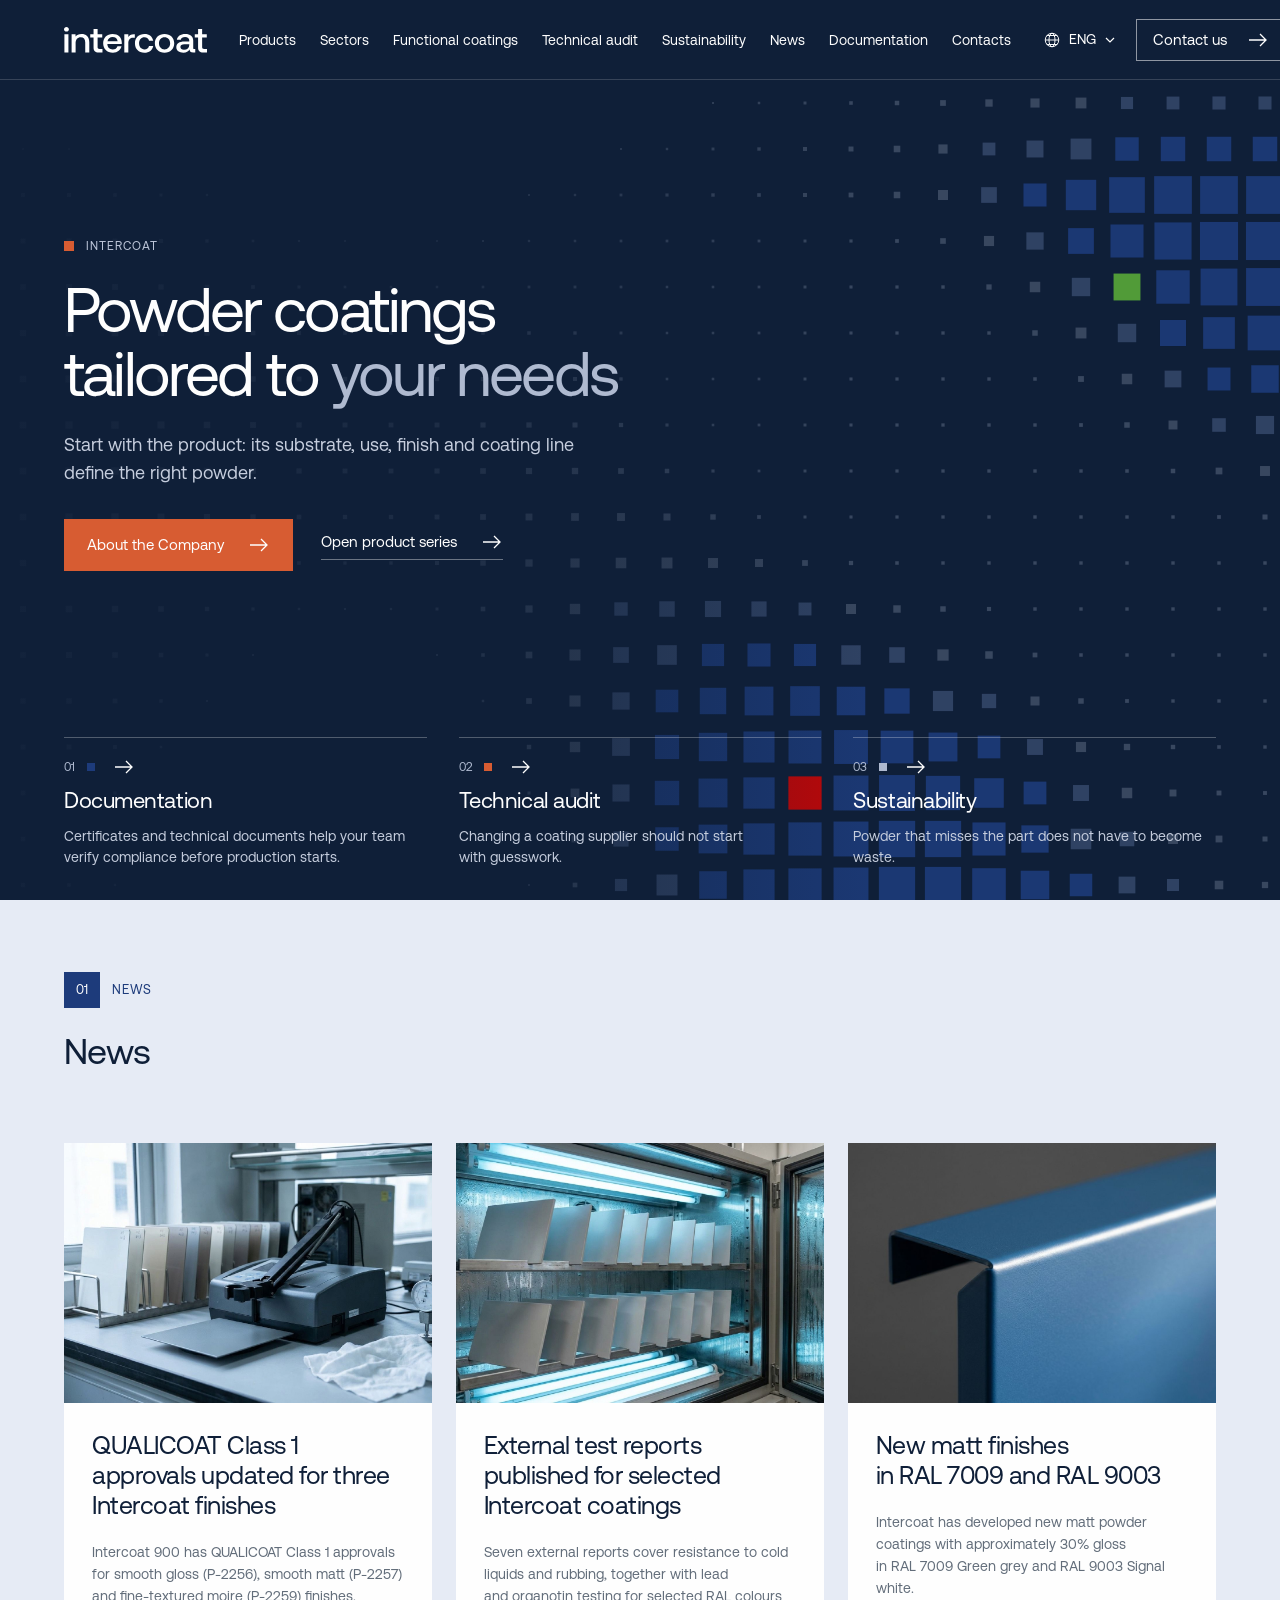
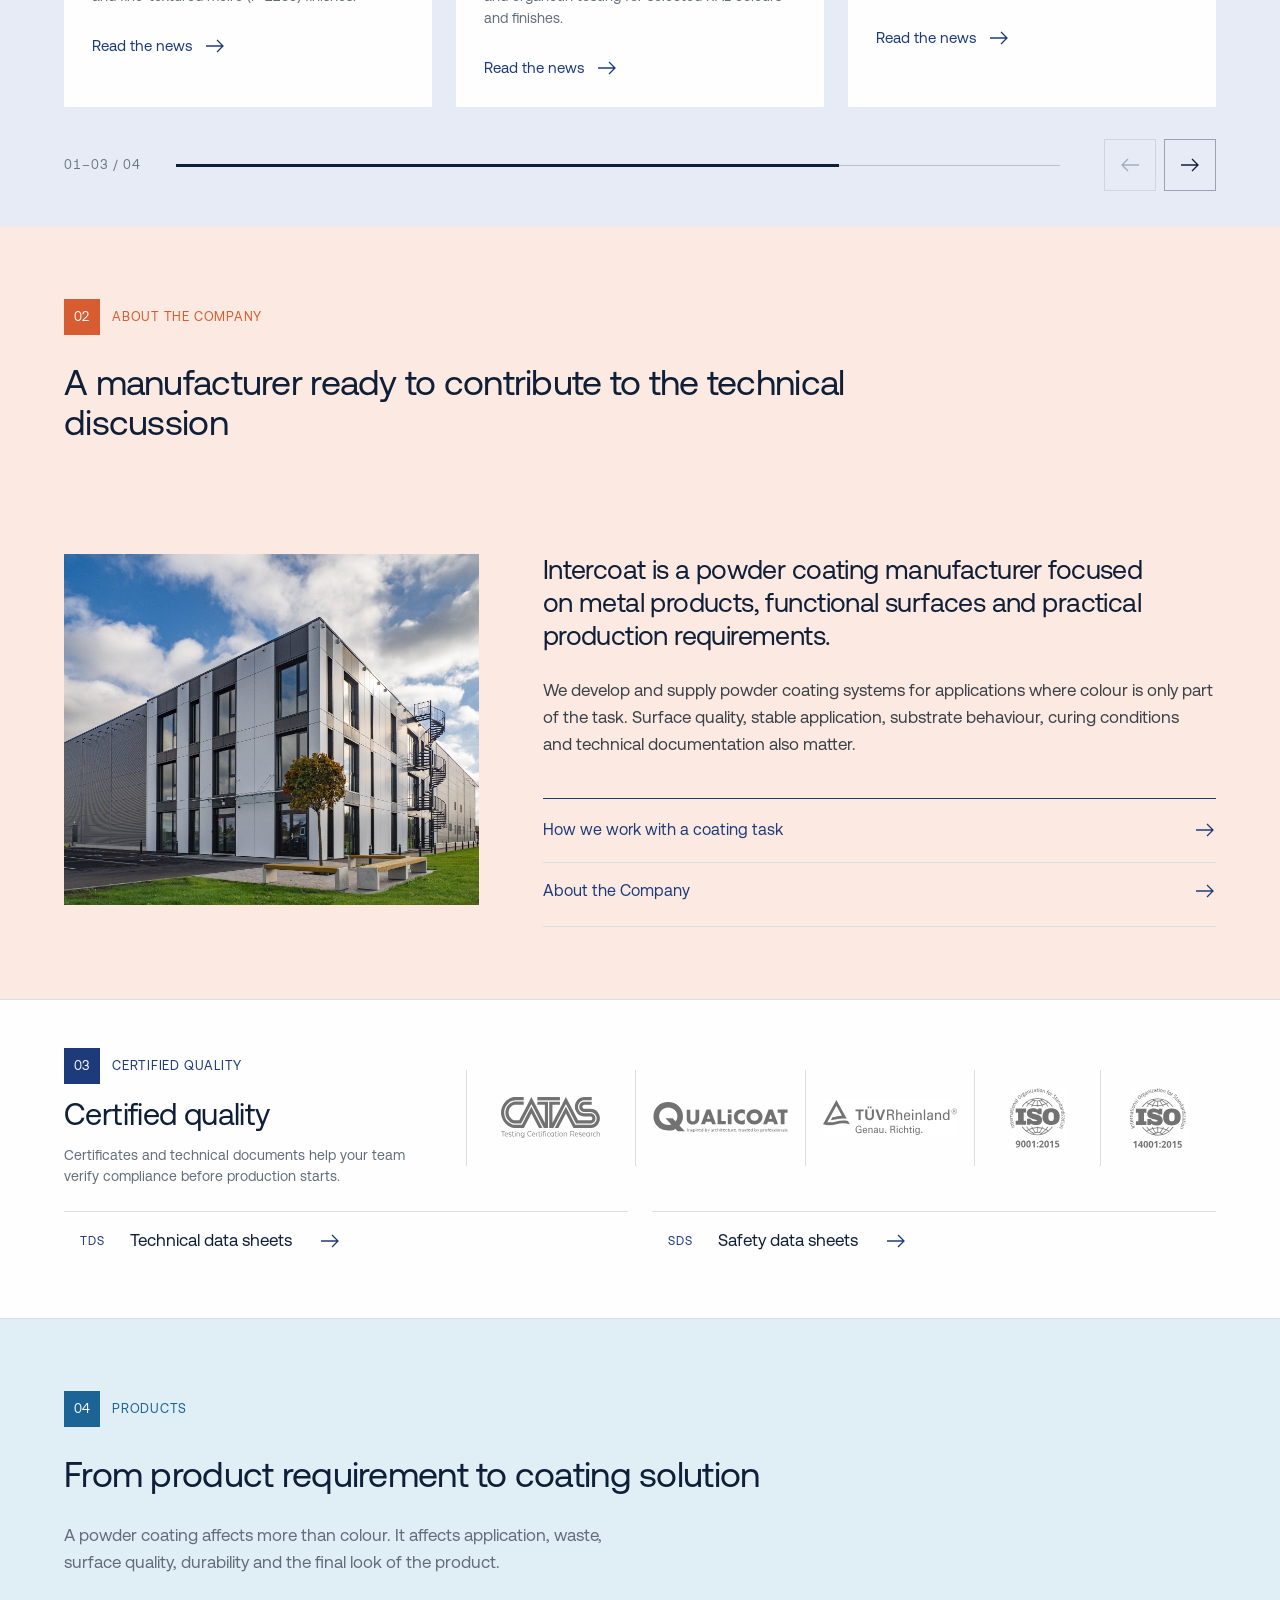
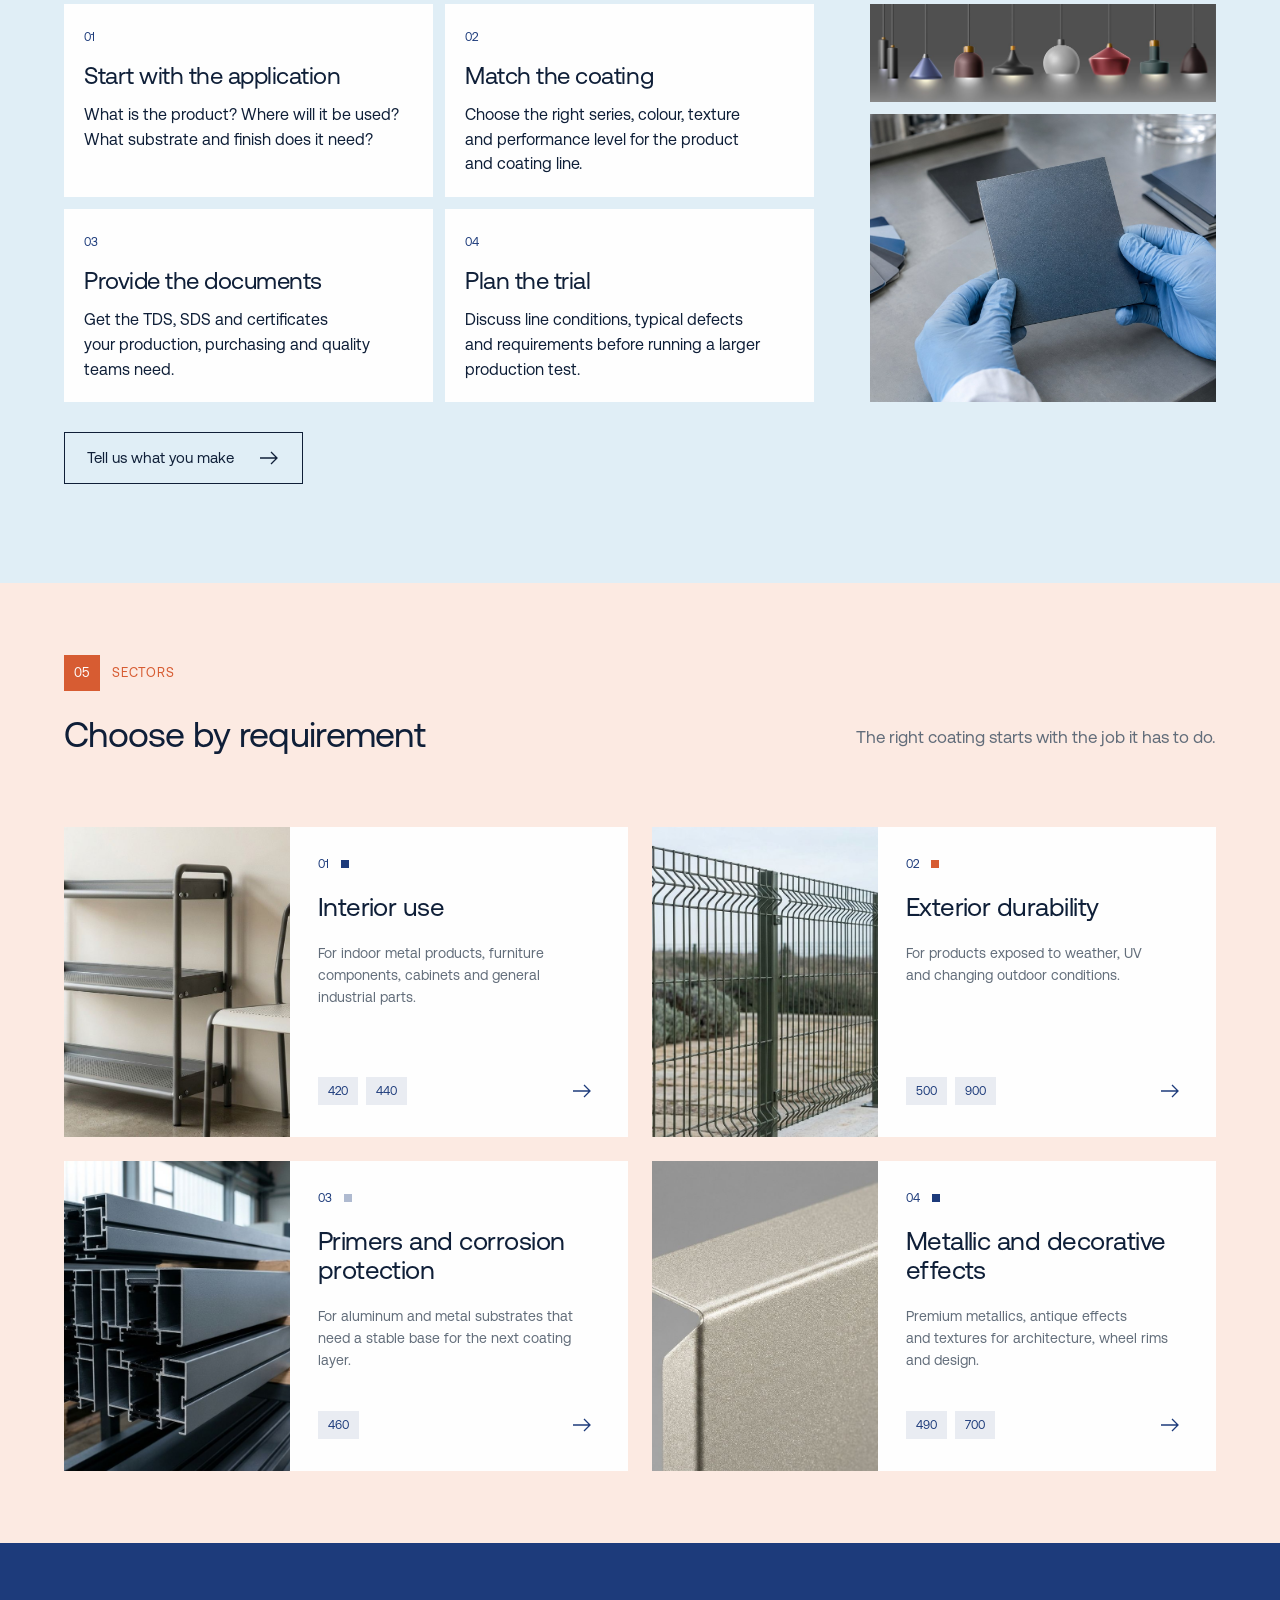
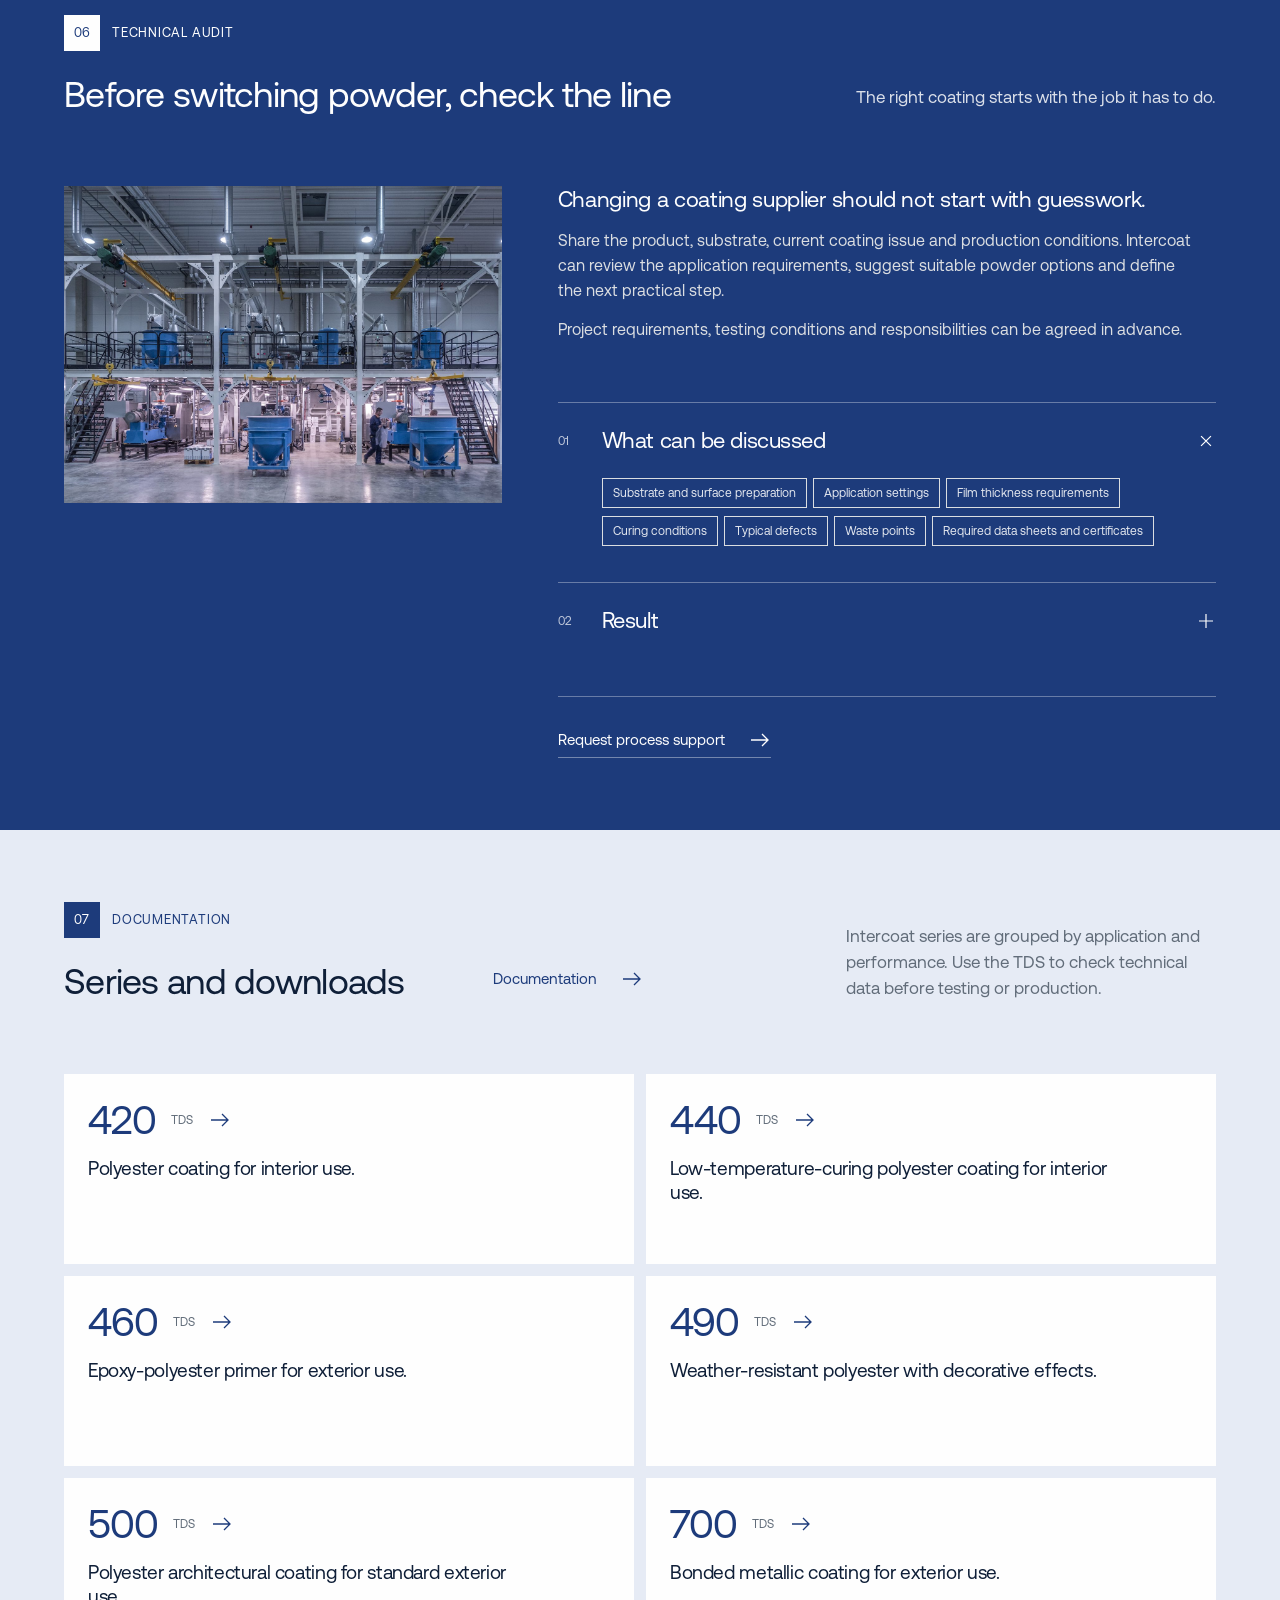
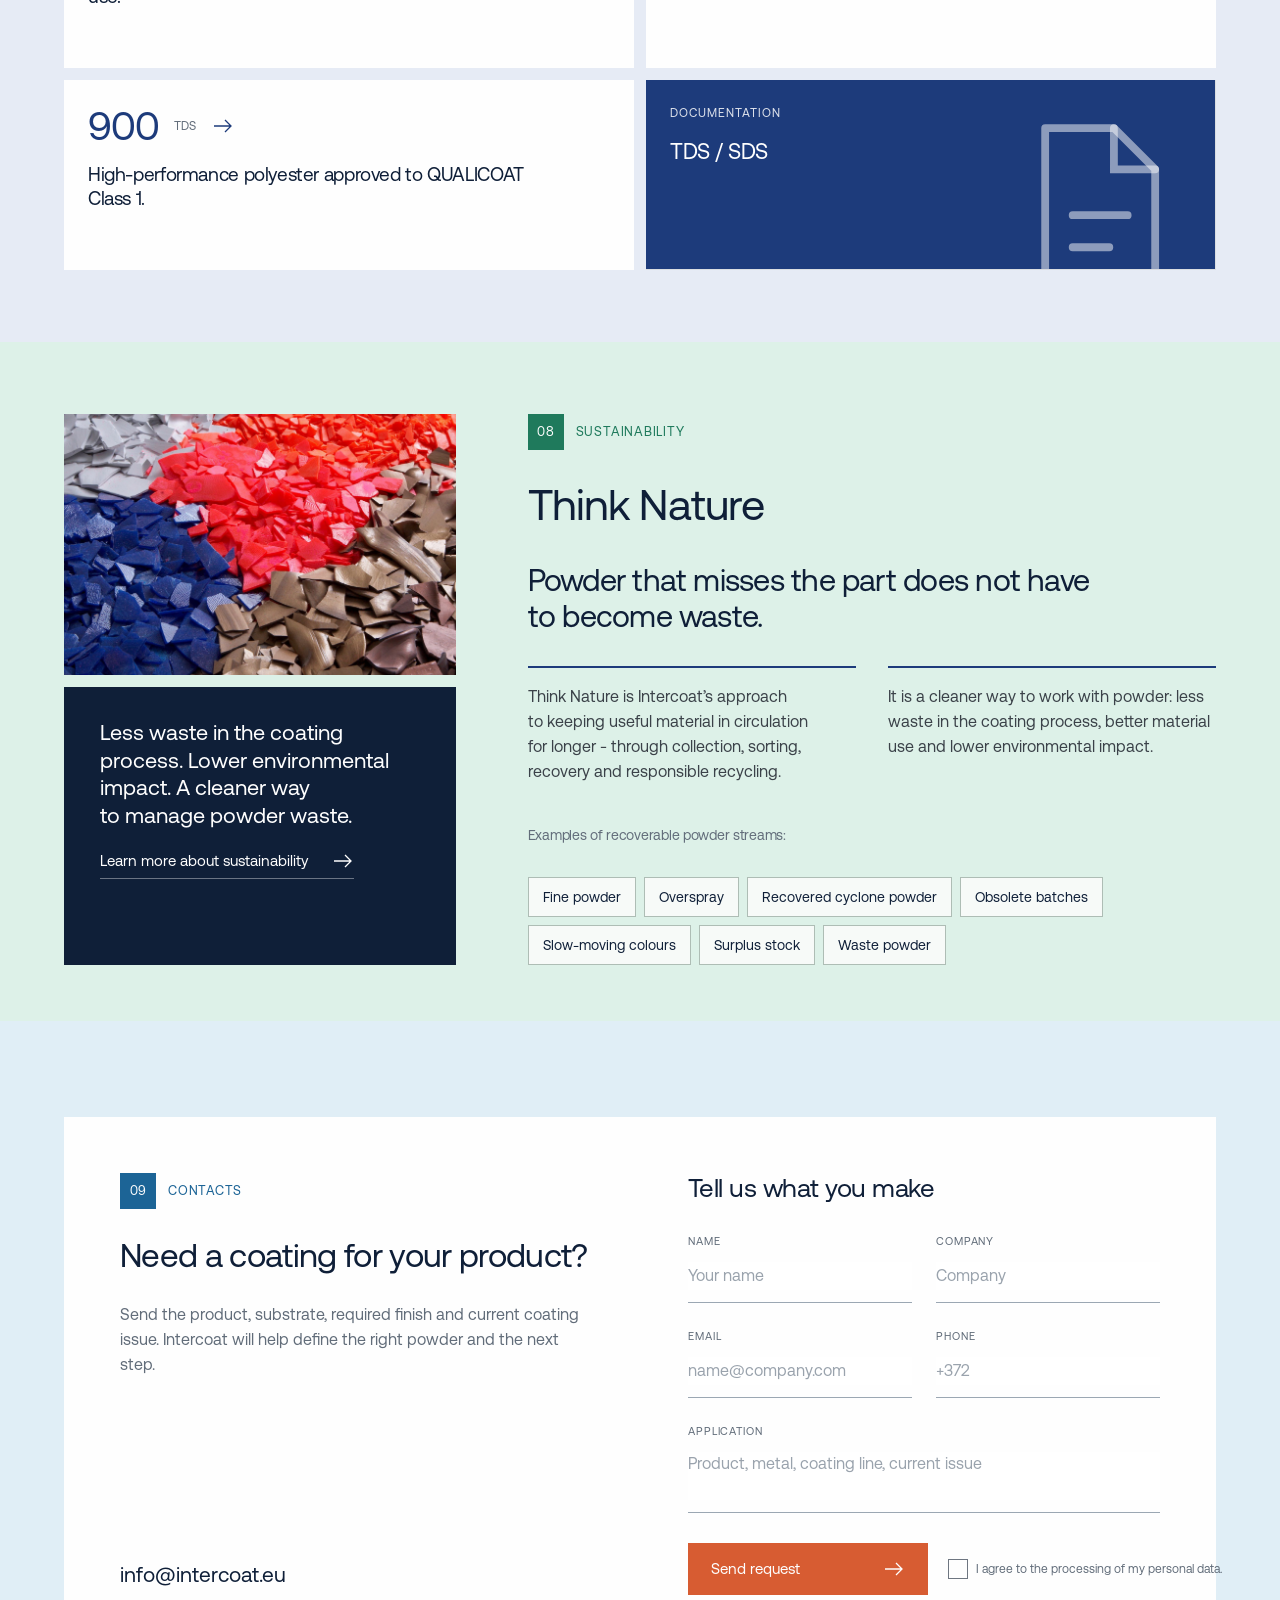
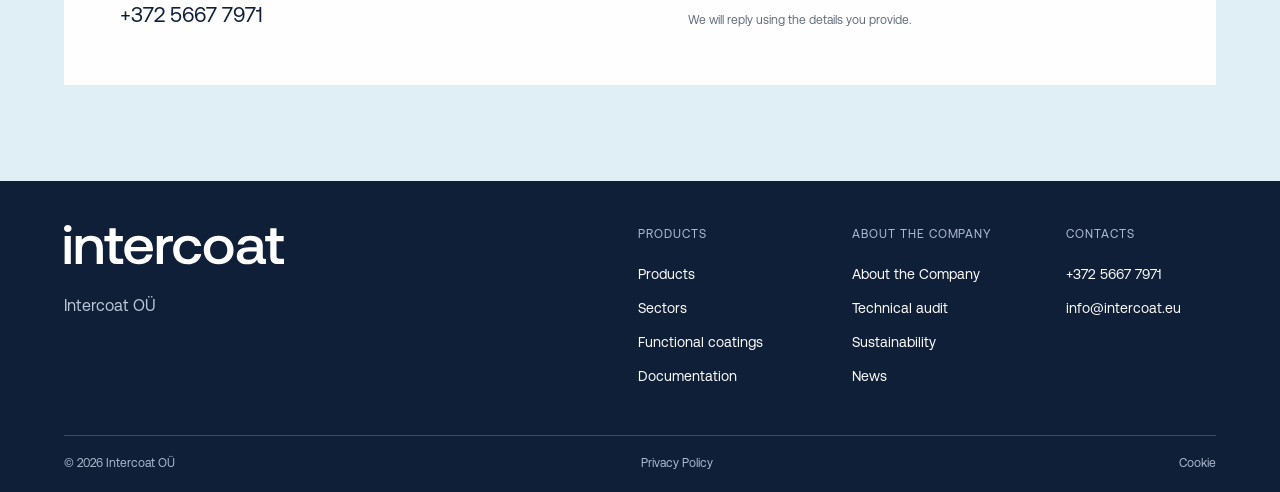
==== commit eda01251: "Intercoat concepts preview" ====
--- a/c1/index.html
+++ b/c1/index.html
@@ -1,4 +1,4 @@
 <!DOCTYPE html>
 
-<html lang="en"><head><meta charset="utf-8"/><meta content="width=device-width,initial-scale=1" name="viewport"/><title>Intercoat — Концепция V1</title><meta content="Start with the product: its substrate, use, finish and coating line define the right powder." name="description"/><link as="font" crossorigin="" href="fonts/aeonikpro-regular.otf?v=1792137927" rel="preload" type="font/otf"/><link href="base.css?v=1792137927" rel="stylesheet"/><link href="style.css?v=1792137927" rel="stylesheet"/><script defer="" src="app.js?v=1792137927"></script><link href="ui.css?v=1792137927" rel="stylesheet"/><script defer="" src="ui.js?v=1792137927"></script><script defer="" src="hero4.js?v=1792137927"></script><link href="restore.css?v=1792137927" rel="stylesheet"/><script defer="" src="restore.js?v=1792137927"></script><link href="final2.css?v=1792137927" rel="stylesheet"/><link href="ine.css?v=1792137927" rel="stylesheet"/></head><body><!-- CONTENT: homepage copy and news images from https://www.intercoat.eu/en; series 500/700/900 from https://www.intercoat.eu/en/documentation. Form labels and microcopy are functional interface text. MOTION: finite news slider on click; no autoplay, no loop. Language list and dialog fade in 0.2s; hover changes colour only, no moving arrows. The slow square-wave background of the first screen is the only ambient motion; reduced-motion switches it off. -->
-<a class="skip-link" href="#hero">Skip to content</a><main data-name="Intercoat — Surface layers"><header class="row" data-name="Header" id="header"><a aria-label="Intercoat home" class="brand" href="#hero"><img alt="intercoat" class="logo" src="img/logo-white.svg?v=1792137927"/></a><nav aria-label="Main navigation" class="nav row" data-name="Desktop navigation"><a href="#series">Products</a><a href="#apps">Sectors</a><a href="https://www.intercoat.eu/en/functional-coatings" rel="noopener noreferrer" target="_blank">Functional coatings</a><a href="#tech">Technical audit</a><a href="#nature">Sustainability</a><a href="#news">News</a><a href="#certs">Documentation</a><a href="#contact">Contacts</a></nav><div class="header-actions row" data-name="Header actions"><button aria-controls="language-panel" aria-expanded="false" class="language-trigger row" data-name="Language selector"><svg aria-hidden="true" fill="none" height="18" stroke="currentColor" stroke-width="1.3" viewbox="0 0 24 24" width="18"><circle cx="12" cy="12" r="9"></circle><ellipse cx="12" cy="12" rx="4" ry="9"></ellipse><path d="M3 12h18M5 6h14M5 18h14"></path></svg><span>ENG</span><svg aria-hidden="true" fill="none" height="12" viewbox="0 0 12 12" width="12"><path d="M2 4l4 4 4-4" stroke="currentColor" stroke-width="1.2"></path></svg></button><a class="btn outline" data-name="CTA / Contact" href="#contact">Contact us<svg aria-hidden="true" class="arr" fill="none" height="16" viewbox="0 0 22 16" width="22"><path d="M2 8h17M13 2l6 6-6 6" stroke="currentColor" stroke-width="1.3"></path></svg></a><button aria-controls="mobile-menu" aria-expanded="false" aria-label="Open menu" class="menu-trigger" data-name="Mobile menu"><i></i><i></i></button></div><div class="language-panel" data-name="Language selector / Open" hidden="" id="language-panel"><div class="language-head row"><h3>Select your language</h3><button aria-label="Close language selector" class="close-language">×</button></div><p>Choose a language on intercoat.eu</p><input aria-label="Search languages" class="language-search" placeholder="Search languages" type="search"/><div class="language-options"><a class="language-option current" data-search="English" href="https://www.intercoat.eu/en" lang="en"><span>English</span><span>ENG</span></a><a class="language-option" data-search="Deutsch" href="https://www.intercoat.eu/de" lang="de"><span>Deutsch</span><span>DEU</span></a><a class="language-option" data-search="Eesti" href="https://www.intercoat.eu/et" lang="et"><span>Eesti</span><span>EST</span></a><a class="language-option" data-search="Suomi" href="https://www.intercoat.eu/fi" lang="fi"><span>Suomi</span><span>FIN</span></a><a class="language-option" data-search="Polski" href="https://www.intercoat.eu/pl" lang="pl"><span>Polski</span><span>POL</span></a><a class="language-option" data-search="Slovenščina" href="https://www.intercoat.eu/sl" lang="sl"><span>Slovenščina</span><span>SLV</span></a><a class="language-option" data-search="Slovenčina" href="https://www.intercoat.eu/sk" lang="sk"><span>Slovenčina</span><span>SVK</span></a><a class="language-option" data-search="Lietuvių" href="https://www.intercoat.eu/lt" lang="lt"><span>Lietuvių</span><span>LIT</span></a><a class="language-option" data-search="Srpski" href="https://www.intercoat.eu/sr" lang="sr"><span>Srpski</span><span>SRP</span></a><a class="language-option" data-search="Қазақша" href="https://www.intercoat.eu/kk" lang="kk"><span>Қазақша</span><span>KAZ</span></a><a class="language-option" data-search="Кыргызча" href="https://www.intercoat.eu/ky" lang="ky"><span>Кыргызча</span><span>KGZ</span></a><a class="language-option" data-search="Latviešu" href="https://www.intercoat.eu/lv" lang="lv"><span>Latviešu</span><span>LAV</span></a><a class="language-option" data-search="Français" href="https://www.intercoat.eu/fr" lang="fr"><span>Français</span><span>FRA</span></a><a class="language-option" data-search="Čeština" href="https://www.intercoat.eu/cs" lang="cs"><span>Čeština</span><span>CES</span></a><a class="language-option" data-search="Magyar" href="https://www.intercoat.eu/hu" lang="hu"><span>Magyar</span><span>HUN</span></a><a class="language-option" data-search="Română" href="https://www.intercoat.eu/ro" lang="ro"><span>Română</span><span>RON</span></a><a class="language-option" data-search="Български" href="https://www.intercoat.eu/bg" lang="bg"><span>Български</span><span>BGR</span></a><a class="language-option" data-search="Русский" href="https://www.intercoat.eu/ru" lang="ru"><span>Русский</span><span>RUS</span></a></div><p class="language-empty" hidden="">No languages found.</p></div></header><div class="mobile-menu" data-name="Mobile navigation" hidden="" id="mobile-menu"><nav aria-label="Mobile navigation" class="col"><a href="#series">Products</a><a href="#apps">Sectors</a><a href="https://www.intercoat.eu/en/functional-coatings" rel="noopener noreferrer" target="_blank">Functional coatings</a><a href="#tech">Technical audit</a><a href="#nature">Sustainability</a><a href="#news">News</a><a href="#certs">Documentation</a><a href="#contact">Contacts</a></nav><button class="mobile-language row"><svg aria-hidden="true" fill="none" height="18" stroke="currentColor" stroke-width="1.3" viewbox="0 0 24 24" width="18"><circle cx="12" cy="12" r="9"></circle><ellipse cx="12" cy="12" rx="4" ry="9"></ellipse><path d="M3 12h18M5 6h14M5 18h14"></path></svg><span>English</span><svg aria-hidden="true" fill="none" height="12" viewbox="0 0 12 12" width="12"><path d="M2 4l4 4 4-4" stroke="currentColor" stroke-width="1.2"></path></svg></button></div><section data-name="Hero / Surface layers" id="hero"><div aria-hidden="true" class="hero-bg" data-name="Hero / Pattern background"><canvas></canvas></div><div class="hero-main row"><div class="hero-copy col"><div class="section-label row"><span class="section-n"></span><span>Intercoat</span></div><h1>Powder coatings<br/>tailored to <span>your needs</span></h1><p>Start with the product: its substrate, use, finish and coating line define the right powder.</p><div class="hero-cta row"><a class="btn orange" data-name="CTA / Discuss your project" href="https://www.intercoat.eu/en/company">About the Company<svg aria-hidden="true" class="arr" fill="none" height="16" viewbox="0 0 22 16" width="22"><path d="M2 8h17M13 2l6 6-6 6" stroke="currentColor" stroke-width="1.3"></path></svg></a><a class="text-link row" href="#series">Open product series<svg aria-hidden="true" class="arr" fill="none" height="16" viewbox="0 0 22 16" width="22"><path d="M2 8h17M13 2l6 6-6 6" stroke="currentColor" stroke-width="1.3"></path></svg></a></div></div></div><div class="hero-pathways row" data-name="Three ways to work with Intercoat"><a class="pathway col" href="#certs"><div class="pathway-top row"><span class="path-index">01</span><span class="path-key key-1"></span><svg aria-hidden="true" class="arr" fill="none" height="16" viewbox="0 0 22 16" width="22"><path d="M2 8h17M13 2l6 6-6 6" stroke="currentColor" stroke-width="1.3"></path></svg></div><h3>Documentation</h3><p>Certificates and technical documents help your team verify compliance before production starts.</p></a><a class="pathway col" href="#tech"><div class="pathway-top row"><span class="path-index">02</span><span class="path-key key-2"></span><svg aria-hidden="true" class="arr" fill="none" height="16" viewbox="0 0 22 16" width="22"><path d="M2 8h17M13 2l6 6-6 6" stroke="currentColor" stroke-width="1.3"></path></svg></div><h3>Technical audit</h3><p>Changing a coating supplier should not start with guesswork.</p></a><a class="pathway col" href="#nature"><div class="pathway-top row"><span class="path-index">03</span><span class="path-key key-3"></span><svg aria-hidden="true" class="arr" fill="none" height="16" viewbox="0 0 22 16" width="22"><path d="M2 8h17M13 2l6 6-6 6" stroke="currentColor" stroke-width="1.3"></path></svg></div><h3>Sustainability</h3><p>Powder that misses the part does not have to become waste.</p></a></div></section><section class="section section-news" data-name="08 / News" id="news"><div class="section-heading row"><div class="col"><div class="section-label row"><span class="section-n">01</span><span>News</span></div><h2>News</h2></div></div><div aria-label="News" aria-roledescription="carousel" class="ic-slider col" data-ic-slider="" data-name="News / Slider" role="group"><div class="ic-viewport"><div class="ic-track news-grid row"><a class="news-card col" data-name="News / QUALICOAT Class 1 for three Intercoat coatings" href="https://www.intercoat.eu/en/news/qualicoat-approvals" rel="noopener noreferrer" target="_blank"><div aria-label="Benchtop spectrophotometer and a rack of coated test panels in a coatings laboratory" class="photo" data-name="Photo / " role="img" style="background-image:url(img/news-qualicoat.jpg)"></div><div class="news-content col"><h3>QUALICOAT Class 1 approvals updated for three Intercoat finishes</h3><p>Intercoat 900 has QUALICOAT Class 1 approvals for smooth gloss (P-2256), smooth matt (P-2257) and fine-textured moire (P-2259) finishes.</p><span class="news-read">Read the news<svg aria-hidden="true" class="arr" fill="none" height="16" viewbox="0 0 22 16" width="22"><path d="M2 8h17M13 2l6 6-6 6" stroke="currentColor" stroke-width="1.3"></path></svg></span></div></a><a class="news-card col" data-name="News / QUALICOAT Class 1 for three Intercoat coatings" href="https://www.intercoat.eu/en/news/external-test-protocols" rel="noopener noreferrer" target="_blank"><div aria-label="Coated test panels inside a UV test chamber" class="photo" data-name="Photo / " role="img" style="background-image:url(img/news-protocols.jpg)"></div><div class="news-content col"><h3>External test reports published for selected Intercoat coatings</h3><p>Seven external reports cover resistance to cold liquids and rubbing, together with lead and organotin testing for selected RAL colours and finishes.</p><span class="news-read">Read the news<svg aria-hidden="true" class="arr" fill="none" height="16" viewbox="0 0 22 16" width="22"><path d="M2 8h17M13 2l6 6-6 6" stroke="currentColor" stroke-width="1.3"></path></svg></span></div></a><a class="news-card col" data-name="News / QUALICOAT Class 1 for three Intercoat coatings" href="https://www.intercoat.eu/en/news/matt-ral-7009-9003" rel="noopener noreferrer" target="_blank"><div aria-label="Bent blue powder-coated sheet with a soft matt finish" class="photo" data-name="Photo / " role="img" style="background-image:url(img/news-matt.jpg)"></div><div class="news-content col"><h3>New matt finishes in RAL 7009 and RAL 9003</h3><p>Intercoat has developed new matt powder coatings with approximately 30% gloss in RAL 7009 Green grey and RAL 9003 Signal white.</p><span class="news-read">Read the news<svg aria-hidden="true" class="arr" fill="none" height="16" viewbox="0 0 22 16" width="22"><path d="M2 8h17M13 2l6 6-6 6" stroke="currentColor" stroke-width="1.3"></path></svg></span></div></a><a class="news-card col" data-name="News / QUALICOAT Class 1 for three Intercoat coatings" href="https://www.intercoat.eu/en/news/smoother-moire" rel="noopener noreferrer" target="_blank"><div aria-label="Bronze powder-coated sheet with a fine moire texture" class="photo" data-name="Photo / " role="img" style="background-image:url(img/news-moire.jpg)"></div><div class="news-content col"><h3>Smoother textured finishes for interior applications</h3><p>Smoother textured finishes are available for interior metal products where the texture should look controlled and refined.</p><span class="news-read">Read the news<svg aria-hidden="true" class="arr" fill="none" height="16" viewbox="0 0 22 16" width="22"><path d="M2 8h17M13 2l6 6-6 6" stroke="currentColor" stroke-width="1.3"></path></svg></span></div></a></div></div><div class="ic-controls row" data-name="News / Controls"><div class="ic-prog row"><span aria-live="polite" class="ic-count">01–03 / 04</span><i class="ic-bar"><b></b></i></div><div class="ic-btns row"><button aria-label="Previous news" class="ic-prev" data-name="Button / Previous" type="button"><svg aria-hidden="true" class="arr" fill="none" height="16" viewbox="0 0 22 16" width="22"><path d="M20 8H3M9 2L3 8l6 6" stroke="currentColor" stroke-width="1.3"></path></svg></button><button aria-label="Next news" class="ic-next" data-name="Button / Next" type="button"><svg aria-hidden="true" class="arr" fill="none" height="16" viewbox="0 0 22 16" width="22"><path d="M2 8h17M13 2l6 6-6 6" stroke="currentColor" stroke-width="1.3"></path></svg></button></div></div></div></section><section class="section" data-name="01 / International brand" id="about"><div class="about-intro row"><div class="about-heading col"><div class="section-label row"><span class="section-n">02</span><span>About the Company</span></div><h2>A manufacturer ready to contribute to the technical discussion</h2></div></div><div class="presence row" data-name="International presence"><div class="company-visual"><img alt="The coating plant seen from outside: a light panelled facade beside the production hall" src="img/company.jpg?v=1792137927"/><div class="company-long" hidden=""><p>Intercoat is a powder coating manufacturer for companies that produce metal products and need a coating that fits their application, not only their colour reference.</p><p>The people behind Intercoat work with the questions that usually decide whether a coating will be suitable for production: the substrate, the shape of the part, the required finish, the curing process, functional surface needs and the documents required before testing.</p><p>This is why our starting point is simple: show us the product, the surface and the task it has to perform. From there, we can help define the coating direction, prepare the technical information and plan the next practical step.</p></div></div><div class="company-side col"><div class="about-copy col"><div class="about-text col"><p class="about-lead">Intercoat is a powder coating manufacturer focused on metal products, functional surfaces and practical production requirements.</p><p>We develop and supply powder coating systems for applications where colour is only part of the task. Surface quality, stable application, substrate behaviour, curing conditions and technical documentation also matter.</p></div></div><div class="about-actions col"><button aria-expanded="false" class="company-toggle" data-close="Back to the photo" data-open="How we work with a coating task" type="button">How we work with a coating task<svg aria-hidden="true" class="arr" fill="none" height="16" viewbox="0 0 22 16" width="22"><path d="M2 8h17M13 2l6 6-6 6" stroke="currentColor" stroke-width="1.3"></path></svg></button><a class="text-link row" href="https://www.intercoat.eu/en/company" rel="noopener noreferrer" target="_blank">About the Company<svg aria-hidden="true" class="arr" fill="none" height="16" viewbox="0 0 22 16" width="22"><path d="M2 8h17M13 2l6 6-6 6" stroke="currentColor" stroke-width="1.3"></path></svg></a></div></div></div></section><section class="section" data-name="07 / Certified quality" id="certs"><div class="section-heading row"><div class="col"><div class="section-label row"><span class="section-n">03</span><span>Certified quality</span></div><h2>Certified quality</h2></div><p>Certificates and technical documents help your team verify compliance before production starts.</p></div><div class="quality-marks row"><div class="quality-mark col" data-name="Certification / CATAS"><span>01</span><img alt="CATAS" src="img/certs/catas_2d5f42d5e2.svg?v=1792137927"/><p>CATAS</p></div><div class="quality-mark col" data-name="Certification / QUALICOAT"><span>02</span><img alt="QUALICOAT" src="img/certs/qualicoat_4cabadf883.svg?v=1792137927"/><p>QUALICOAT</p></div><div class="quality-mark col" data-name="Certification / TÜV Rheinland"><span>03</span><img alt="TÜV Rheinland" src="img/certs/tuv_rheinland_47c703d616.svg?v=1792137927"/><p>TÜV Rheinland</p></div><div class="quality-mark col" data-name="Certification / ISO 9001:2015"><span>04</span><img alt="ISO 9001:2015" src="img/certs/iso_9001_5d75c000ea.svg?v=1792137927"/><p>ISO 9001:2015</p></div><div class="quality-mark col" data-name="Certification / ISO 14001:2015"><span>05</span><img alt="ISO 14001:2015" src="img/certs/iso_14001_3194e5c99c.svg?v=1792137927"/><p>ISO 14001:2015</p></div></div><div class="quality-bottom row"><div class="document-links col"><a class="document-link row" href="https://www.intercoat.eu/en/documentation" rel="noopener noreferrer" target="_blank"><span class="doc-code">TDS</span><span>Technical data sheets</span><svg aria-hidden="true" class="arr" fill="none" height="16" viewbox="0 0 22 16" width="22"><path d="M2 8h17M13 2l6 6-6 6" stroke="currentColor" stroke-width="1.3"></path></svg></a><a class="document-link row" href="https://www.intercoat.eu/en/documentation" rel="noopener noreferrer" target="_blank"><span class="doc-code">SDS</span><span>Safety data sheets</span><svg aria-hidden="true" class="arr" fill="none" height="16" viewbox="0 0 22 16" width="22"><path d="M2 8h17M13 2l6 6-6 6" stroke="currentColor" stroke-width="1.3"></path></svg></a></div></div></section><section class="section" data-name="05 / Custom solutions" id="custom"><div class="custom-layout row"><div class="custom-copy col"><div class="section-label row"><span class="section-n">04</span><span>Products</span></div><h2>From product requirement to coating solution</h2><p>A powder coating affects more than colour. It affects application, waste, surface quality, durability and the final look of the product.</p><div class="custom-stages row"><div class="stage col"><span class="step-index">01</span><h3>Start with the application</h3><p>What is the product? Where will it be used? What substrate and finish does it need?</p></div><div class="stage col"><span class="step-index">02</span><h3>Match the coating</h3><p>Choose the right series, colour, texture and performance level for the product and coating line.</p></div><div class="stage col"><span class="step-index">03</span><h3>Provide the documents</h3><p>Get the TDS, SDS and certificates your production, purchasing and quality teams need.</p></div><div class="stage col"><span class="step-index">04</span><h3>Plan the trial</h3><p>Discuss line conditions, typical defects and requirements before running a larger production test.</p></div></div><a class="btn outline" data-name="CTA / Discuss a custom formulation" href="#contact">Tell us what you make<svg aria-hidden="true" class="arr" fill="none" height="16" viewbox="0 0 22 16" width="22"><path d="M2 8h17M13 2l6 6-6 6" stroke="currentColor" stroke-width="1.3"></path></svg></a></div><div class="custom-images col"><div aria-label="Pendant lamps with powder-coated shades in several colours" class="photo" data-name="Photo / Formulation" role="img" style="background-image:url(img/client-lamps.jpg);background-position:center"></div><div aria-label="Finish &amp; texture" class="photo" data-name="Photo / Finish &amp; texture" role="img" style="background-image:url(img/custom-sample.jpg);background-position:center"></div></div></div></section><section class="section section-blue" data-name="02 / Applications" id="apps"><div class="section-heading row"><div class="col"><div class="section-label row"><span class="section-n">05</span><span>Sectors</span></div><h2>Choose by requirement</h2></div><p>The right coating starts with the job it has to do.</p></div><div class="application-grid col"><a class="application row app-1" data-name="Application / Interior use" href="#series"><div aria-label="Powder-coated tubular steel shelving and a steel chair in a daylit room" class="photo" data-name="Photo / " role="img" style="background-image:url(img/req-interior.jpg)"></div><div class="application-copy col"><div class="app-label row"><span>01</span><span class="app-key"></span></div><h3>Interior use</h3><p>For indoor metal products, furniture components, cabinets and general industrial parts.</p><div class="app-bottom row"><div class="tags row"><span class="pill">420</span><span class="pill">440</span></div><span class="square-arrow"><svg aria-hidden="true" class="arr" fill="none" height="16" viewbox="0 0 22 16" width="22"><path d="M2 8h17M13 2l6 6-6 6" stroke="currentColor" stroke-width="1.3"></path></svg></span></div></div></a><a class="application row app-2" data-name="Application / Outdoor durability" href="#series"><div aria-label="A green powder-coated welded mesh fence along a concrete base" class="photo" data-name="Photo / " role="img" style="background-image:url(img/req-exterior.jpg)"></div><div class="application-copy col"><div class="app-label row"><span>02</span><span class="app-key"></span></div><h3>Exterior durability</h3><p>For products exposed to weather, UV and changing outdoor conditions.</p><div class="app-bottom row"><div class="tags row"><span class="pill">500</span><span class="pill">900</span></div><span class="square-arrow"><svg aria-hidden="true" class="arr" fill="none" height="16" viewbox="0 0 22 16" width="22"><path d="M2 8h17M13 2l6 6-6 6" stroke="currentColor" stroke-width="1.3"></path></svg></span></div></div></a><a class="application row app-3" data-name="Application / Primers &amp; corrosion protection" href="#series"><div aria-label="Stacks of aluminium profiles in a production hall" class="photo" data-name="Photo / " role="img" style="background-image:url(img/req-primer.jpg)"></div><div class="application-copy col"><div class="app-label row"><span>03</span><span class="app-key"></span></div><h3>Primers and corrosion protection</h3><p>For aluminum and metal substrates that need a stable base for the next coating layer.</p><div class="app-bottom row"><div class="tags row"><span class="pill">460</span></div><span class="square-arrow"><svg aria-hidden="true" class="arr" fill="none" height="16" viewbox="0 0 22 16" width="22"><path d="M2 8h17M13 2l6 6-6 6" stroke="currentColor" stroke-width="1.3"></path></svg></span></div></div></a><a class="application row app-4" data-name="Application / Metallic &amp; decorative effects" href="#series"><div aria-label="A bent sheet with a fine metallic powder coating" class="photo" data-name="Photo / " role="img" style="background-image:url(img/req-metallic.jpg)"></div><div class="application-copy col"><div class="app-label row"><span>04</span><span class="app-key"></span></div><h3>Metallic and decorative effects</h3><p>Premium metallics, antique effects and textures for architecture, wheel rims and design.</p><div class="app-bottom row"><div class="tags row"><span class="pill">490</span><span class="pill">700</span></div><span class="square-arrow"><svg aria-hidden="true" class="arr" fill="none" height="16" viewbox="0 0 22 16" width="22"><path d="M2 8h17M13 2l6 6-6 6" stroke="currentColor" stroke-width="1.3"></path></svg></span></div></div></a></div></section><section class="section section-technical" data-name="04 / Technical service" id="tech"><div class="section-heading row"><div class="col"><div class="section-label row"><span class="section-n">06</span><span>Technical audit</span></div><h2>Before switching powder, check the line</h2></div><p>The right coating starts with the job it has to do.</p></div><div class="tech-layout row"><div class="tech-visual col"><div aria-label="Intercoat powder production hall seen in full: mixing vessels on the upper deck and collection hoppers on the floor below" class="tech-photo photo" role="img" style="background-image:url(img/client-factory.jpg)"></div></div><div class="tech-process col"><div class="audit-copy"><p>Changing a coating supplier should not start with guesswork.</p><p>Share the product, substrate, current coating issue and production conditions. Intercoat can review the application requirements, suggest suitable powder options and define the next practical step.</p><p>Project requirements, testing conditions and responsibilities can be agreed in advance.</p></div><div class="process col"><details class="process-step" data-name="Step / Technical audit" open=""><summary class="row"><span class="step-number">01</span><h3>What can be discussed</h3><svg aria-hidden="true" class="plus" fill="none" height="20" viewbox="0 0 20 20" width="20"><path d="M3 10h14M10 3v14" stroke="currentColor" stroke-width="1.2"></path></svg></summary><p class="chips-p"><span class="pill">Substrate and surface preparation</span><span class="pill">Application settings</span><span class="pill">Film thickness requirements</span><span class="pill">Curing conditions</span><span class="pill">Typical defects</span><span class="pill">Waste points</span><span class="pill">Required data sheets and certificates</span></p></details><details class="process-step" data-name="Step / Technical audit"><summary class="row"><span class="step-number">02</span><h3>Result</h3><svg aria-hidden="true" class="plus" fill="none" height="20" viewbox="0 0 20 20" width="20"><path d="M3 10h14M10 3v14" stroke="currentColor" stroke-width="1.2"></path></svg></summary><p>A clearer route to testing: suitable coating options, technical documents and practical recommendations for the process.</p></details></div><a class="text-link row" href="#contact">Request process support<svg aria-hidden="true" class="arr" fill="none" height="16" viewbox="0 0 22 16" width="22"><path d="M2 8h17M13 2l6 6-6 6" stroke="currentColor" stroke-width="1.3"></path></svg></a></div></div></section><section class="section" data-name="03 / Product series" id="series"><div class="section-heading row"><div class="col"><div class="section-label row"><span class="section-n">07</span><span>Documentation</span></div><h2>Series and downloads</h2></div><a class="text-link row" href="https://www.intercoat.eu/en/documentation" rel="noopener noreferrer" target="_blank">Documentation<svg aria-hidden="true" class="arr" fill="none" height="16" viewbox="0 0 22 16" width="22"><path d="M2 8h17M13 2l6 6-6 6" stroke="currentColor" stroke-width="1.3"></path></svg></a><p>Intercoat series are grouped by application and performance. Use the TDS to check technical data before testing or production.</p></div><div class="series-layout row"><div aria-label="Powder-coated sample plates on a laboratory shelf" class="series-image photo" role="img" style="background-image:url(img/series.jpg);background-position:center 42%"></div><div class="series-catalogue col"><div class="series-grid"><a class="series-item col" data-name="Series / 420" href="https://www.intercoat.eu/en/documentation/tds/intercoat-420-industrial" rel="noopener noreferrer" target="_blank"><div class="series-top row"><span class="series-code">420</span><span class="mini-label">TDS</span><svg aria-hidden="true" class="arr" fill="none" height="16" viewbox="0 0 22 16" width="22"><path d="M2 8h17M13 2l6 6-6 6" stroke="currentColor" stroke-width="1.3"></path></svg></div><h3>Polyester coating for interior use.</h3></a><a class="series-item col" data-name="Series / 420" href="https://www.intercoat.eu/en/documentation/tds/intercoat-440-lt" rel="noopener noreferrer" target="_blank"><div class="series-top row"><span class="series-code">440</span><span class="mini-label">TDS</span><svg aria-hidden="true" class="arr" fill="none" height="16" viewbox="0 0 22 16" width="22"><path d="M2 8h17M13 2l6 6-6 6" stroke="currentColor" stroke-width="1.3"></path></svg></div><h3>Low-temperature-curing polyester coating for interior use.</h3></a><a class="series-item col" data-name="Series / 420" href="https://www.intercoat.eu/en/documentation/tds/intercoat-460-primer" rel="noopener noreferrer" target="_blank"><div class="series-top row"><span class="series-code">460</span><span class="mini-label">TDS</span><svg aria-hidden="true" class="arr" fill="none" height="16" viewbox="0 0 22 16" width="22"><path d="M2 8h17M13 2l6 6-6 6" stroke="currentColor" stroke-width="1.3"></path></svg></div><h3>Epoxy-polyester primer for exterior use.</h3></a><a class="series-item col" data-name="Series / 420" href="https://www.intercoat.eu/en/documentation/tds/intercoat-490-metallic-dry" rel="noopener noreferrer" target="_blank"><div class="series-top row"><span class="series-code">490</span><span class="mini-label">TDS</span><svg aria-hidden="true" class="arr" fill="none" height="16" viewbox="0 0 22 16" width="22"><path d="M2 8h17M13 2l6 6-6 6" stroke="currentColor" stroke-width="1.3"></path></svg></div><h3>Weather-resistant polyester with decorative effects.</h3></a><a class="series-item col" data-name="Series / 420" href="https://www.intercoat.eu/en/documentation/tds/intercoat-500-standard" rel="noopener noreferrer" target="_blank"><div class="series-top row"><span class="series-code">500</span><span class="mini-label">TDS</span><svg aria-hidden="true" class="arr" fill="none" height="16" viewbox="0 0 22 16" width="22"><path d="M2 8h17M13 2l6 6-6 6" stroke="currentColor" stroke-width="1.3"></path></svg></div><h3>Polyester architectural coating for standard exterior use.</h3></a><a class="series-item col" data-name="Series / 420" href="https://www.intercoat.eu/en/documentation/tds/intercoat-700-metallic-bonding" rel="noopener noreferrer" target="_blank"><div class="series-top row"><span class="series-code">700</span><span class="mini-label">TDS</span><svg aria-hidden="true" class="arr" fill="none" height="16" viewbox="0 0 22 16" width="22"><path d="M2 8h17M13 2l6 6-6 6" stroke="currentColor" stroke-width="1.3"></path></svg></div><h3>Bonded metallic coating for exterior use.</h3></a><a class="series-item col" data-name="Series / 420" href="https://www.intercoat.eu/en/documentation/tds/intercoat-900-q1" rel="noopener noreferrer" target="_blank"><div class="series-top row"><span class="series-code">900</span><span class="mini-label">TDS</span><svg aria-hidden="true" class="arr" fill="none" height="16" viewbox="0 0 22 16" width="22"><path d="M2 8h17M13 2l6 6-6 6" stroke="currentColor" stroke-width="1.3"></path></svg></div><h3>High-performance polyester approved to QUALICOAT Class 1.</h3></a><a class="series-enquiry col" href="https://www.intercoat.eu/en/documentation"><span class="mini-label">Documentation</span><h3>TDS / SDS</h3><svg aria-hidden="true" class="doc-ic" fill="none" height="22" viewbox="0 0 24 24" width="22"><path d="M7 3.5h7.5L19 8v12.5H7z" stroke="currentColor" stroke-linejoin="round" stroke-width="1.4"></path><path d="M14.5 3.5V8H19M10 13h6M10 16.5h4" stroke="currentColor" stroke-linecap="round" stroke-width="1.4"></path></svg></a></div></div></div></section><section class="section section-nature" data-name="06 / Think Nature" id="nature"><div class="nature-layout row"><div class="nature-left col"><div aria-label="Sorted powder chips in blue, red, grey and bronze, collected for recovery" class="nature-image photo" role="img" style="background-image:url(img/nature.jpg)"></div><div class="nature-panel col"><p class="nature-note">Less waste in the coating process. Lower environmental impact. A cleaner way to manage powder waste.</p><a class="text-link row" href="https://www.intercoat.eu/en/sustainability">Learn more about sustainability<svg aria-hidden="true" class="arr" fill="none" height="16" viewbox="0 0 22 16" width="22"><path d="M2 8h17M13 2l6 6-6 6" stroke="currentColor" stroke-width="1.3"></path></svg></a></div></div><div class="nature-copy col"><div class="section-label row"><span class="section-n">08</span><span>Sustainability</span></div><h2>Think Nature</h2><p class="nature-lead">Powder that misses the part does not have to become waste.</p><div class="nature-cols"><p>Think Nature is Intercoat’s approach to keeping useful material in circulation for longer - through collection, sorting, recovery and responsible recycling.</p><p>It is a cleaner way to work with powder: less waste in the coating process, better material use and lower environmental impact.</p></div><h3 class="streams-title">Examples of recoverable powder streams:</h3><div class="tags nature-materials row"><span class="pill">Fine powder</span><span class="pill">Overspray</span><span class="pill">Recovered cyclone powder</span><span class="pill">Obsolete batches</span><span class="pill">Slow-moving colours</span><span class="pill">Surplus stock</span><span class="pill">Waste powder</span></div></div></div></section><section class="section" data-name="09 / Contact" id="contact"><div class="contact-panel row"><div class="contact-copy col"><div class="section-label row"><span class="section-n">09</span><span>Contacts</span></div><h2>Need a coating for your product?</h2><p>Send the product, substrate, required finish and current coating issue. Intercoat will help define the right powder and the next step.</p><div class="contact-details col"><a href="mailto:info@intercoat.eu">info@intercoat.eu</a><a href="tel:+37256677971">+372 5667 7971</a></div></div><form class="contact-form col" data-ic-form="1" data-name="Contact form"><h3>Tell us what you make</h3><div class="row form-row"><label class="field col"><span>Name</span><input name="name" placeholder="Your name" required="" type="text"/></label><label class="field col"><span>Company</span><input name="company" placeholder="Company" type="text"/></label></div><div class="row form-row"><label class="field col"><span>Email</span><input name="email" placeholder="name@company.com" required="" type="email"/></label><label class="field col"><span>Phone</span><input name="phone" placeholder="+372" type="tel"/></label></div><label class="field col"><span>Application</span><textarea name="application" placeholder="Product, metal, coating line, current issue" required="" rows="2"></textarea></label><div class="submit-row row"><button class="btn orange" type="submit">Send request <svg aria-hidden="true" class="arr" fill="none" height="16" viewbox="0 0 22 16" width="22"><path d="M2 8h17M13 2l6 6-6 6" stroke="currentColor" stroke-width="1.3"></path></svg></button><label class="consent row"><input required="" type="checkbox"/><span>I agree to the processing of my personal data.</span></label></div><p class="form-caption">We will reply using the details you provide.</p></form></div></section><footer data-name="Footer" id="footer"><div class="footer-top row"><div class="footer-brand col"><img alt="intercoat" src="img/logo-white.svg?v=1792137927"/><p>Intercoat OÜ</p></div><div class="footer-links row"><div class="footer-col col"><span class="mini-label">Products</span><a href="#series">Products</a><a href="#apps">Sectors</a><a href="https://www.intercoat.eu/en/functional-coatings">Functional coatings</a><a href="https://www.intercoat.eu/en/documentation">Documentation</a></div><div class="footer-col col"><span class="mini-label">About the Company</span><a href="https://www.intercoat.eu/en/company">About the Company</a><a href="#tech">Technical audit</a><a href="#nature">Sustainability</a><a href="#news">News</a></div><div class="footer-col col"><span class="mini-label">Contacts</span><a href="tel:+37256677971">+372 5667 7971</a><a href="mailto:info@intercoat.eu">info@intercoat.eu</a></div></div></div><div class="footer-bottom row"><span>© 2026 Intercoat OÜ</span><a href="https://www.intercoat.eu/en/privacy-policy">Privacy Policy</a><button aria-label="Cookie settings" class="cookie-settings" type="button">Cookie<span class="m-only"> settings</span></button></div></footer></main></body></html>+<html lang="en"><head><meta charset="utf-8"/><meta content="width=device-width,initial-scale=1" name="viewport"/><title>Intercoat — Концепция V1</title><meta content="Start with the product: its substrate, use, finish and coating line define the right powder." name="description"/><link as="font" crossorigin="" href="fonts/aeonikpro-regular.otf?v=1792142865" rel="preload" type="font/otf"/><link href="base.css?v=1792142865" rel="stylesheet"/><link href="style.css?v=1792142865" rel="stylesheet"/><script defer="" src="app.js?v=1792142865"></script><link href="ui.css?v=1792142865" rel="stylesheet"/><script defer="" src="ui.js?v=1792142865"></script><script defer="" src="hero4.js?v=1792142865"></script><link href="restore.css?v=1792142865" rel="stylesheet"/><script defer="" src="restore.js?v=1792142865"></script><link href="final2.css?v=1792142865" rel="stylesheet"/><link href="ine.css?v=1792142865" rel="stylesheet"/></head><body><!-- CONTENT: homepage copy and news images from https://www.intercoat.eu/en; series 500/700/900 from https://www.intercoat.eu/en/documentation. Form labels and microcopy are functional interface text. MOTION: finite news slider on click; no autoplay, no loop. Language list and dialog fade in 0.2s; hover changes colour only, no moving arrows. The slow square-wave background of the first screen is the only ambient motion; reduced-motion switches it off. -->
+<a class="skip-link" href="#hero">Skip to content</a><main data-name="Intercoat — Surface layers"><header class="row" data-name="Header" id="header"><a aria-label="Intercoat home" class="brand" href="#hero"><img alt="intercoat" class="logo" src="img/logo-white.svg?v=1792142865"/></a><nav aria-label="Main navigation" class="nav row" data-name="Desktop navigation"><a href="#series">Products</a><a href="#apps">Sectors</a><a href="https://www.intercoat.eu/en/functional-coatings" rel="noopener noreferrer" target="_blank">Functional coatings</a><a href="#tech">Technical audit</a><a href="#nature">Sustainability</a><a href="#news">News</a><a href="#certs">Documentation</a><a href="#contact">Contacts</a></nav><div class="header-actions row" data-name="Header actions"><button aria-controls="language-panel" aria-expanded="false" class="language-trigger row" data-name="Language selector"><svg aria-hidden="true" fill="none" height="18" stroke="currentColor" stroke-width="1.3" viewbox="0 0 24 24" width="18"><circle cx="12" cy="12" r="9"></circle><ellipse cx="12" cy="12" rx="4" ry="9"></ellipse><path d="M3 12h18M5 6h14M5 18h14"></path></svg><span>ENG</span><svg aria-hidden="true" fill="none" height="12" viewbox="0 0 12 12" width="12"><path d="M2 4l4 4 4-4" stroke="currentColor" stroke-width="1.2"></path></svg></button><a class="btn outline" data-name="CTA / Contact" href="#contact">Contact us<svg aria-hidden="true" class="arr" fill="none" height="16" viewbox="0 0 22 16" width="22"><path d="M2 8h17M13 2l6 6-6 6" stroke="currentColor" stroke-width="1.3"></path></svg></a><button aria-controls="mobile-menu" aria-expanded="false" aria-label="Open menu" class="menu-trigger" data-name="Mobile menu"><i></i><i></i></button></div><div class="language-panel" data-name="Language selector / Open" hidden="" id="language-panel"><div class="language-head row"><h3>Select your language</h3><button aria-label="Close language selector" class="close-language">×</button></div><p>Choose a language on intercoat.eu</p><input aria-label="Search languages" class="language-search" placeholder="Search languages" type="search"/><div class="language-options"><a class="language-option current" data-search="English" href="https://www.intercoat.eu/en" lang="en"><span>English</span><span>ENG</span></a><a class="language-option" data-search="Deutsch" href="https://www.intercoat.eu/de" lang="de"><span>Deutsch</span><span>DEU</span></a><a class="language-option" data-search="Eesti" href="https://www.intercoat.eu/et" lang="et"><span>Eesti</span><span>EST</span></a><a class="language-option" data-search="Suomi" href="https://www.intercoat.eu/fi" lang="fi"><span>Suomi</span><span>FIN</span></a><a class="language-option" data-search="Polski" href="https://www.intercoat.eu/pl" lang="pl"><span>Polski</span><span>POL</span></a><a class="language-option" data-search="Slovenščina" href="https://www.intercoat.eu/sl" lang="sl"><span>Slovenščina</span><span>SLV</span></a><a class="language-option" data-search="Slovenčina" href="https://www.intercoat.eu/sk" lang="sk"><span>Slovenčina</span><span>SVK</span></a><a class="language-option" data-search="Lietuvių" href="https://www.intercoat.eu/lt" lang="lt"><span>Lietuvių</span><span>LIT</span></a><a class="language-option" data-search="Srpski" href="https://www.intercoat.eu/sr" lang="sr"><span>Srpski</span><span>SRP</span></a><a class="language-option" data-search="Қазақша" href="https://www.intercoat.eu/kk" lang="kk"><span>Қазақша</span><span>KAZ</span></a><a class="language-option" data-search="Кыргызча" href="https://www.intercoat.eu/ky" lang="ky"><span>Кыргызча</span><span>KGZ</span></a><a class="language-option" data-search="Latviešu" href="https://www.intercoat.eu/lv" lang="lv"><span>Latviešu</span><span>LAV</span></a><a class="language-option" data-search="Français" href="https://www.intercoat.eu/fr" lang="fr"><span>Français</span><span>FRA</span></a><a class="language-option" data-search="Čeština" href="https://www.intercoat.eu/cs" lang="cs"><span>Čeština</span><span>CES</span></a><a class="language-option" data-search="Magyar" href="https://www.intercoat.eu/hu" lang="hu"><span>Magyar</span><span>HUN</span></a><a class="language-option" data-search="Română" href="https://www.intercoat.eu/ro" lang="ro"><span>Română</span><span>RON</span></a><a class="language-option" data-search="Български" href="https://www.intercoat.eu/bg" lang="bg"><span>Български</span><span>BGR</span></a><a class="language-option" data-search="Русский" href="https://www.intercoat.eu/ru" lang="ru"><span>Русский</span><span>RUS</span></a></div><p class="language-empty" hidden="">No languages found.</p></div></header><div class="mobile-menu" data-name="Mobile navigation" hidden="" id="mobile-menu"><nav aria-label="Mobile navigation" class="col"><a href="#series">Products</a><a href="#apps">Sectors</a><a href="https://www.intercoat.eu/en/functional-coatings" rel="noopener noreferrer" target="_blank">Functional coatings</a><a href="#tech">Technical audit</a><a href="#nature">Sustainability</a><a href="#news">News</a><a href="#certs">Documentation</a><a href="#contact">Contacts</a></nav><button class="mobile-language row"><svg aria-hidden="true" fill="none" height="18" stroke="currentColor" stroke-width="1.3" viewbox="0 0 24 24" width="18"><circle cx="12" cy="12" r="9"></circle><ellipse cx="12" cy="12" rx="4" ry="9"></ellipse><path d="M3 12h18M5 6h14M5 18h14"></path></svg><span>English</span><svg aria-hidden="true" fill="none" height="12" viewbox="0 0 12 12" width="12"><path d="M2 4l4 4 4-4" stroke="currentColor" stroke-width="1.2"></path></svg></button></div><section data-name="Hero / Surface layers" id="hero"><div aria-hidden="true" class="hero-bg" data-name="Hero / Pattern background"><canvas></canvas></div><div class="hero-main row"><div class="hero-copy col"><div class="section-label row"><span class="section-n"></span><span>Intercoat</span></div><h1>Powder coatings<br/>tailored to <span>your needs</span></h1><p>Start with the product: its substrate, use, finish and coating line define the right powder.</p><div class="hero-cta row"><a class="btn orange" data-name="CTA / Discuss your project" href="https://www.intercoat.eu/en/company">About the Company<svg aria-hidden="true" class="arr" fill="none" height="16" viewbox="0 0 22 16" width="22"><path d="M2 8h17M13 2l6 6-6 6" stroke="currentColor" stroke-width="1.3"></path></svg></a><a class="text-link row" href="#series">Open product series<svg aria-hidden="true" class="arr" fill="none" height="16" viewbox="0 0 22 16" width="22"><path d="M2 8h17M13 2l6 6-6 6" stroke="currentColor" stroke-width="1.3"></path></svg></a></div></div></div><div class="hero-pathways row" data-name="Three ways to work with Intercoat"><a class="pathway col" href="#certs"><div class="pathway-top row"><span class="path-index">01</span><span class="path-key key-1"></span><svg aria-hidden="true" class="arr" fill="none" height="16" viewbox="0 0 22 16" width="22"><path d="M2 8h17M13 2l6 6-6 6" stroke="currentColor" stroke-width="1.3"></path></svg></div><h3>Documentation</h3><p>Certificates and technical documents help your team verify compliance before production starts.</p></a><a class="pathway col" href="#tech"><div class="pathway-top row"><span class="path-index">02</span><span class="path-key key-2"></span><svg aria-hidden="true" class="arr" fill="none" height="16" viewbox="0 0 22 16" width="22"><path d="M2 8h17M13 2l6 6-6 6" stroke="currentColor" stroke-width="1.3"></path></svg></div><h3>Technical audit</h3><p>Changing a coating supplier should not start with guesswork.</p></a><a class="pathway col" href="#nature"><div class="pathway-top row"><span class="path-index">03</span><span class="path-key key-3"></span><svg aria-hidden="true" class="arr" fill="none" height="16" viewbox="0 0 22 16" width="22"><path d="M2 8h17M13 2l6 6-6 6" stroke="currentColor" stroke-width="1.3"></path></svg></div><h3>Sustainability</h3><p>Powder that misses the part does not have to become waste.</p></a></div></section><section class="section section-news" data-name="08 / News" id="news"><div class="section-heading row"><div class="col"><div class="section-label row"><span class="section-n">01</span><span>News</span></div><h2>News</h2></div></div><div aria-label="News" aria-roledescription="carousel" class="ic-slider col" data-ic-slider="" data-name="News / Slider" role="group"><div class="ic-viewport"><div class="ic-track news-grid row"><a class="news-card col" data-name="News / QUALICOAT Class 1 for three Intercoat coatings" href="https://www.intercoat.eu/en/news/qualicoat-approvals" rel="noopener noreferrer" target="_blank"><div aria-label="Benchtop spectrophotometer and a rack of coated test panels in a coatings laboratory" class="photo" data-name="Photo / " role="img" style="background-image:url(img/news-qualicoat.jpg)"></div><div class="news-content col"><h3>QUALICOAT Class 1 approvals updated for three Intercoat finishes</h3><p>Intercoat 900 has QUALICOAT Class 1 approvals for smooth gloss (P-2256), smooth matt (P-2257) and fine-textured moire (P-2259) finishes.</p><span class="news-read">Read the news<svg aria-hidden="true" class="arr" fill="none" height="16" viewbox="0 0 22 16" width="22"><path d="M2 8h17M13 2l6 6-6 6" stroke="currentColor" stroke-width="1.3"></path></svg></span></div></a><a class="news-card col" data-name="News / QUALICOAT Class 1 for three Intercoat coatings" href="https://www.intercoat.eu/en/news/external-test-protocols" rel="noopener noreferrer" target="_blank"><div aria-label="Coated test panels inside a UV test chamber" class="photo" data-name="Photo / " role="img" style="background-image:url(img/news-protocols.jpg)"></div><div class="news-content col"><h3>External test reports published for selected Intercoat coatings</h3><p>Seven external reports cover resistance to cold liquids and rubbing, together with lead and organotin testing for selected RAL colours and finishes.</p><span class="news-read">Read the news<svg aria-hidden="true" class="arr" fill="none" height="16" viewbox="0 0 22 16" width="22"><path d="M2 8h17M13 2l6 6-6 6" stroke="currentColor" stroke-width="1.3"></path></svg></span></div></a><a class="news-card col" data-name="News / QUALICOAT Class 1 for three Intercoat coatings" href="https://www.intercoat.eu/en/news/matt-ral-7009-9003" rel="noopener noreferrer" target="_blank"><div aria-label="Bent blue powder-coated sheet with a soft matt finish" class="photo" data-name="Photo / " role="img" style="background-image:url(img/news-matt.jpg)"></div><div class="news-content col"><h3>New matt finishes in RAL 7009 and RAL 9003</h3><p>Intercoat has developed new matt powder coatings with approximately 30% gloss in RAL 7009 Green grey and RAL 9003 Signal white.</p><span class="news-read">Read the news<svg aria-hidden="true" class="arr" fill="none" height="16" viewbox="0 0 22 16" width="22"><path d="M2 8h17M13 2l6 6-6 6" stroke="currentColor" stroke-width="1.3"></path></svg></span></div></a><a class="news-card col" data-name="News / QUALICOAT Class 1 for three Intercoat coatings" href="https://www.intercoat.eu/en/news/smoother-moire" rel="noopener noreferrer" target="_blank"><div aria-label="Bronze powder-coated sheet with a fine moire texture" class="photo" data-name="Photo / " role="img" style="background-image:url(img/news-moire.jpg)"></div><div class="news-content col"><h3>Smoother textured finishes for interior applications</h3><p>Smoother textured finishes are available for interior metal products where the texture should look controlled and refined.</p><span class="news-read">Read the news<svg aria-hidden="true" class="arr" fill="none" height="16" viewbox="0 0 22 16" width="22"><path d="M2 8h17M13 2l6 6-6 6" stroke="currentColor" stroke-width="1.3"></path></svg></span></div></a></div></div><div class="ic-controls row" data-name="News / Controls"><div class="ic-prog row"><span aria-live="polite" class="ic-count">01–03 / 04</span><i class="ic-bar"><b></b></i></div><div class="ic-btns row"><button aria-label="Previous news" class="ic-prev" data-name="Button / Previous" type="button"><svg aria-hidden="true" class="arr" fill="none" height="16" viewbox="0 0 22 16" width="22"><path d="M20 8H3M9 2L3 8l6 6" stroke="currentColor" stroke-width="1.3"></path></svg></button><button aria-label="Next news" class="ic-next" data-name="Button / Next" type="button"><svg aria-hidden="true" class="arr" fill="none" height="16" viewbox="0 0 22 16" width="22"><path d="M2 8h17M13 2l6 6-6 6" stroke="currentColor" stroke-width="1.3"></path></svg></button></div></div></div></section><section class="section" data-name="01 / International brand" id="about"><div class="about-intro row"><div class="about-heading col"><div class="section-label row"><span class="section-n">02</span><span>About the Company</span></div><h2>A manufacturer ready to contribute to the technical discussion</h2></div></div><div class="presence row" data-name="International presence"><div class="company-visual"><img alt="The coating plant seen from outside: a light panelled facade beside the production hall" src="img/company.jpg?v=1792142865"/><div class="company-long" hidden=""><p>Intercoat is a powder coating manufacturer for companies that produce metal products and need a coating that fits their application, not only their colour reference.</p><p>The people behind Intercoat work with the questions that usually decide whether a coating will be suitable for production: the substrate, the shape of the part, the required finish, the curing process, functional surface needs and the documents required before testing.</p><p>This is why our starting point is simple: show us the product, the surface and the task it has to perform. From there, we can help define the coating direction, prepare the technical information and plan the next practical step.</p></div></div><div class="company-side col"><div class="about-copy col"><div class="about-text col"><p class="about-lead">Intercoat is a powder coating manufacturer focused on metal products, functional surfaces and practical production requirements.</p><p>We develop and supply powder coating systems for applications where colour is only part of the task. Surface quality, stable application, substrate behaviour, curing conditions and technical documentation also matter.</p></div></div><div class="about-actions col"><button aria-expanded="false" class="company-toggle" data-close="Back to the photo" data-open="How we work with a coating task" type="button">How we work with a coating task<svg aria-hidden="true" class="arr" fill="none" height="16" viewbox="0 0 22 16" width="22"><path d="M2 8h17M13 2l6 6-6 6" stroke="currentColor" stroke-width="1.3"></path></svg></button><a class="text-link row" href="https://www.intercoat.eu/en/company" rel="noopener noreferrer" target="_blank">About the Company<svg aria-hidden="true" class="arr" fill="none" height="16" viewbox="0 0 22 16" width="22"><path d="M2 8h17M13 2l6 6-6 6" stroke="currentColor" stroke-width="1.3"></path></svg></a></div></div></div></section><section class="section" data-name="07 / Certified quality" id="certs"><div class="section-heading row"><div class="col"><div class="section-label row"><span class="section-n">03</span><span>Certified quality</span></div><h2>Certified quality</h2></div><p>Certificates and technical documents help your team verify compliance before production starts.</p></div><div class="quality-marks row"><div class="quality-mark col" data-name="Certification / CATAS"><span>01</span><img alt="CATAS" src="img/certs/catas_2d5f42d5e2.svg?v=1792142865"/><p>CATAS</p></div><div class="quality-mark col" data-name="Certification / QUALICOAT"><span>02</span><img alt="QUALICOAT" src="img/certs/qualicoat_4cabadf883.svg?v=1792142865"/><p>QUALICOAT</p></div><div class="quality-mark col" data-name="Certification / TÜV Rheinland"><span>03</span><img alt="TÜV Rheinland" src="img/certs/tuv_rheinland_47c703d616.svg?v=1792142865"/><p>TÜV Rheinland</p></div><div class="quality-mark col" data-name="Certification / ISO 9001:2015"><span>04</span><img alt="ISO 9001:2015" src="img/certs/iso_9001_5d75c000ea.svg?v=1792142865"/><p>ISO 9001:2015</p></div><div class="quality-mark col" data-name="Certification / ISO 14001:2015"><span>05</span><img alt="ISO 14001:2015" src="img/certs/iso_14001_3194e5c99c.svg?v=1792142865"/><p>ISO 14001:2015</p></div></div><div class="quality-bottom row"><div class="document-links col"><a class="document-link row" href="https://www.intercoat.eu/en/documentation" rel="noopener noreferrer" target="_blank"><span class="doc-code">TDS</span><span>Technical data sheets</span><svg aria-hidden="true" class="arr" fill="none" height="16" viewbox="0 0 22 16" width="22"><path d="M2 8h17M13 2l6 6-6 6" stroke="currentColor" stroke-width="1.3"></path></svg></a><a class="document-link row" href="https://www.intercoat.eu/en/documentation" rel="noopener noreferrer" target="_blank"><span class="doc-code">SDS</span><span>Safety data sheets</span><svg aria-hidden="true" class="arr" fill="none" height="16" viewbox="0 0 22 16" width="22"><path d="M2 8h17M13 2l6 6-6 6" stroke="currentColor" stroke-width="1.3"></path></svg></a></div></div></section><section class="section" data-name="05 / Custom solutions" id="custom"><div class="custom-layout row"><div class="custom-copy col"><div class="section-label row"><span class="section-n">04</span><span>Products</span></div><h2>From product requirement to coating solution</h2><p>A powder coating affects more than colour. It affects application, waste, surface quality, durability and the final look of the product.</p><div class="custom-stages row"><div class="stage col"><span class="step-index">01</span><h3>Start with the application</h3><p>What is the product? Where will it be used? What substrate and finish does it need?</p></div><div class="stage col"><span class="step-index">02</span><h3>Match the coating</h3><p>Choose the right series, colour, texture and performance level for the product and coating line.</p></div><div class="stage col"><span class="step-index">03</span><h3>Provide the documents</h3><p>Get the TDS, SDS and certificates your production, purchasing and quality teams need.</p></div><div class="stage col"><span class="step-index">04</span><h3>Plan the trial</h3><p>Discuss line conditions, typical defects and requirements before running a larger production test.</p></div></div><a class="btn outline" data-name="CTA / Discuss a custom formulation" href="#contact">Tell us what you make<svg aria-hidden="true" class="arr" fill="none" height="16" viewbox="0 0 22 16" width="22"><path d="M2 8h17M13 2l6 6-6 6" stroke="currentColor" stroke-width="1.3"></path></svg></a></div><div class="custom-images col"><div aria-label="Pendant lamps with powder-coated shades in several colours" class="photo" data-name="Photo / Formulation" role="img" style="background-image:url(img/client-lamps.jpg);background-position:center"></div><div aria-label="Finish &amp; texture" class="photo" data-name="Photo / Finish &amp; texture" role="img" style="background-image:url(img/custom-sample.jpg);background-position:center"></div></div></div></section><section class="section section-blue" data-name="02 / Applications" id="apps"><div class="section-heading row"><div class="col"><div class="section-label row"><span class="section-n">05</span><span>Sectors</span></div><h2>Choose by requirement</h2></div><p>The right coating starts with the job it has to do.</p></div><div class="application-grid col"><a class="application row app-1" data-name="Application / Interior use" href="#series"><div aria-label="Powder-coated tubular steel shelving and a steel chair in a daylit room" class="photo" data-name="Photo / " role="img" style="background-image:url(img/req-interior.jpg)"></div><div class="application-copy col"><div class="app-label row"><span>01</span><span class="app-key"></span></div><h3>Interior use</h3><p>For indoor metal products, furniture components, cabinets and general industrial parts.</p><div class="app-bottom row"><div class="tags row"><span class="pill">420</span><span class="pill">440</span></div><span class="square-arrow"><svg aria-hidden="true" class="arr" fill="none" height="16" viewbox="0 0 22 16" width="22"><path d="M2 8h17M13 2l6 6-6 6" stroke="currentColor" stroke-width="1.3"></path></svg></span></div></div></a><a class="application row app-2" data-name="Application / Outdoor durability" href="#series"><div aria-label="A green powder-coated welded mesh fence along a concrete base" class="photo" data-name="Photo / " role="img" style="background-image:url(img/req-exterior.jpg)"></div><div class="application-copy col"><div class="app-label row"><span>02</span><span class="app-key"></span></div><h3>Exterior durability</h3><p>For products exposed to weather, UV and changing outdoor conditions.</p><div class="app-bottom row"><div class="tags row"><span class="pill">500</span><span class="pill">900</span></div><span class="square-arrow"><svg aria-hidden="true" class="arr" fill="none" height="16" viewbox="0 0 22 16" width="22"><path d="M2 8h17M13 2l6 6-6 6" stroke="currentColor" stroke-width="1.3"></path></svg></span></div></div></a><a class="application row app-3" data-name="Application / Primers &amp; corrosion protection" href="#series"><div aria-label="Stacks of aluminium profiles in a production hall" class="photo" data-name="Photo / " role="img" style="background-image:url(img/req-primer.jpg)"></div><div class="application-copy col"><div class="app-label row"><span>03</span><span class="app-key"></span></div><h3>Primers and corrosion protection</h3><p>For aluminum and metal substrates that need a stable base for the next coating layer.</p><div class="app-bottom row"><div class="tags row"><span class="pill">460</span></div><span class="square-arrow"><svg aria-hidden="true" class="arr" fill="none" height="16" viewbox="0 0 22 16" width="22"><path d="M2 8h17M13 2l6 6-6 6" stroke="currentColor" stroke-width="1.3"></path></svg></span></div></div></a><a class="application row app-4" data-name="Application / Metallic &amp; decorative effects" href="#series"><div aria-label="A bent sheet with a fine metallic powder coating" class="photo" data-name="Photo / " role="img" style="background-image:url(img/req-metallic.jpg)"></div><div class="application-copy col"><div class="app-label row"><span>04</span><span class="app-key"></span></div><h3>Metallic and decorative effects</h3><p>Premium metallics, antique effects and textures for architecture, wheel rims and design.</p><div class="app-bottom row"><div class="tags row"><span class="pill">490</span><span class="pill">700</span></div><span class="square-arrow"><svg aria-hidden="true" class="arr" fill="none" height="16" viewbox="0 0 22 16" width="22"><path d="M2 8h17M13 2l6 6-6 6" stroke="currentColor" stroke-width="1.3"></path></svg></span></div></div></a></div></section><section class="section section-technical" data-name="04 / Technical service" id="tech"><div class="section-heading row"><div class="col"><div class="section-label row"><span class="section-n">06</span><span>Technical audit</span></div><h2>Before switching powder, check the line</h2></div><p>The right coating starts with the job it has to do.</p></div><div class="tech-layout row"><div class="tech-visual col"><div aria-label="Intercoat powder production hall seen in full: mixing vessels on the upper deck and collection hoppers on the floor below" class="tech-photo photo" role="img" style="background-image:url(img/client-factory.jpg)"></div></div><div class="tech-process col"><div class="audit-copy"><p>Changing a coating supplier should not start with guesswork.</p><p>Share the product, substrate, current coating issue and production conditions. Intercoat can review the application requirements, suggest suitable powder options and define the next practical step.</p><p>Project requirements, testing conditions and responsibilities can be agreed in advance.</p></div><div class="process col"><details class="process-step" data-name="Step / Technical audit" open=""><summary class="row"><span class="step-number">01</span><h3>What can be discussed</h3><svg aria-hidden="true" class="plus" fill="none" height="20" viewbox="0 0 20 20" width="20"><path d="M3 10h14M10 3v14" stroke="currentColor" stroke-width="1.2"></path></svg></summary><p class="chips-p"><span class="pill">Substrate and surface preparation</span><span class="pill">Application settings</span><span class="pill">Film thickness requirements</span><span class="pill">Curing conditions</span><span class="pill">Typical defects</span><span class="pill">Waste points</span><span class="pill">Required data sheets and certificates</span></p></details><details class="process-step" data-name="Step / Technical audit"><summary class="row"><span class="step-number">02</span><h3>Result</h3><svg aria-hidden="true" class="plus" fill="none" height="20" viewbox="0 0 20 20" width="20"><path d="M3 10h14M10 3v14" stroke="currentColor" stroke-width="1.2"></path></svg></summary><p>A clearer route to testing: suitable coating options, technical documents and practical recommendations for the process.</p></details></div><a class="text-link row" href="#contact">Request process support<svg aria-hidden="true" class="arr" fill="none" height="16" viewbox="0 0 22 16" width="22"><path d="M2 8h17M13 2l6 6-6 6" stroke="currentColor" stroke-width="1.3"></path></svg></a></div></div></section><section class="section" data-name="03 / Product series" id="series"><div class="section-heading row"><div class="col"><div class="section-label row"><span class="section-n">07</span><span>Documentation</span></div><h2>Series and downloads</h2></div><a class="text-link row" href="https://www.intercoat.eu/en/documentation" rel="noopener noreferrer" target="_blank">Documentation<svg aria-hidden="true" class="arr" fill="none" height="16" viewbox="0 0 22 16" width="22"><path d="M2 8h17M13 2l6 6-6 6" stroke="currentColor" stroke-width="1.3"></path></svg></a><p>Intercoat series are grouped by application and performance. Use the TDS to check technical data before testing or production.</p></div><div class="series-layout row"><div aria-label="Powder-coated sample plates on a laboratory shelf" class="series-image photo" role="img" style="background-image:url(img/series.jpg);background-position:center 42%"></div><div class="series-catalogue col"><div class="series-grid"><a class="series-item col" data-name="Series / 420" href="https://www.intercoat.eu/en/documentation/tds/intercoat-420-industrial" rel="noopener noreferrer" target="_blank"><div class="series-top row"><span class="series-code">420</span><span class="mini-label">TDS</span><svg aria-hidden="true" class="arr" fill="none" height="16" viewbox="0 0 22 16" width="22"><path d="M2 8h17M13 2l6 6-6 6" stroke="currentColor" stroke-width="1.3"></path></svg></div><h3>Polyester coating for interior use.</h3></a><a class="series-item col" data-name="Series / 420" href="https://www.intercoat.eu/en/documentation/tds/intercoat-440-lt" rel="noopener noreferrer" target="_blank"><div class="series-top row"><span class="series-code">440</span><span class="mini-label">TDS</span><svg aria-hidden="true" class="arr" fill="none" height="16" viewbox="0 0 22 16" width="22"><path d="M2 8h17M13 2l6 6-6 6" stroke="currentColor" stroke-width="1.3"></path></svg></div><h3>Low-temperature-curing polyester coating for interior use.</h3></a><a class="series-item col" data-name="Series / 420" href="https://www.intercoat.eu/en/documentation/tds/intercoat-460-primer" rel="noopener noreferrer" target="_blank"><div class="series-top row"><span class="series-code">460</span><span class="mini-label">TDS</span><svg aria-hidden="true" class="arr" fill="none" height="16" viewbox="0 0 22 16" width="22"><path d="M2 8h17M13 2l6 6-6 6" stroke="currentColor" stroke-width="1.3"></path></svg></div><h3>Epoxy-polyester primer for exterior use.</h3></a><a class="series-item col" data-name="Series / 420" href="https://www.intercoat.eu/en/documentation/tds/intercoat-490-metallic-dry" rel="noopener noreferrer" target="_blank"><div class="series-top row"><span class="series-code">490</span><span class="mini-label">TDS</span><svg aria-hidden="true" class="arr" fill="none" height="16" viewbox="0 0 22 16" width="22"><path d="M2 8h17M13 2l6 6-6 6" stroke="currentColor" stroke-width="1.3"></path></svg></div><h3>Weather-resistant polyester with decorative effects.</h3></a><a class="series-item col" data-name="Series / 420" href="https://www.intercoat.eu/en/documentation/tds/intercoat-500-standard" rel="noopener noreferrer" target="_blank"><div class="series-top row"><span class="series-code">500</span><span class="mini-label">TDS</span><svg aria-hidden="true" class="arr" fill="none" height="16" viewbox="0 0 22 16" width="22"><path d="M2 8h17M13 2l6 6-6 6" stroke="currentColor" stroke-width="1.3"></path></svg></div><h3>Polyester architectural coating for standard exterior use.</h3></a><a class="series-item col" data-name="Series / 420" href="https://www.intercoat.eu/en/documentation/tds/intercoat-700-metallic-bonding" rel="noopener noreferrer" target="_blank"><div class="series-top row"><span class="series-code">700</span><span class="mini-label">TDS</span><svg aria-hidden="true" class="arr" fill="none" height="16" viewbox="0 0 22 16" width="22"><path d="M2 8h17M13 2l6 6-6 6" stroke="currentColor" stroke-width="1.3"></path></svg></div><h3>Bonded metallic coating for exterior use.</h3></a><a class="series-item col" data-name="Series / 420" href="https://www.intercoat.eu/en/documentation/tds/intercoat-900-q1" rel="noopener noreferrer" target="_blank"><div class="series-top row"><span class="series-code">900</span><span class="mini-label">TDS</span><svg aria-hidden="true" class="arr" fill="none" height="16" viewbox="0 0 22 16" width="22"><path d="M2 8h17M13 2l6 6-6 6" stroke="currentColor" stroke-width="1.3"></path></svg></div><h3>High-performance polyester approved to QUALICOAT Class 1.</h3></a><a class="series-enquiry col" href="https://www.intercoat.eu/en/documentation"><span class="mini-label">Documentation</span><h3>TDS / SDS</h3><svg aria-hidden="true" class="doc-ic" fill="none" height="22" viewbox="0 0 24 24" width="22"><path d="M7 3.5h7.5L19 8v12.5H7z" stroke="currentColor" stroke-linejoin="round" stroke-width="1.4"></path><path d="M14.5 3.5V8H19M10 13h6M10 16.5h4" stroke="currentColor" stroke-linecap="round" stroke-width="1.4"></path></svg></a></div></div></div></section><section class="section section-nature" data-name="06 / Think Nature" id="nature"><div class="nature-layout row"><div class="nature-left col"><div aria-label="Sorted powder chips in blue, red, grey and bronze, collected for recovery" class="nature-image photo" role="img" style="background-image:url(img/nature.jpg)"></div><div class="nature-panel col"><p class="nature-note">Less waste in the coating process. Lower environmental impact. A cleaner way to manage powder waste.</p><a class="text-link row" href="https://www.intercoat.eu/en/sustainability">Learn more about sustainability<svg aria-hidden="true" class="arr" fill="none" height="16" viewbox="0 0 22 16" width="22"><path d="M2 8h17M13 2l6 6-6 6" stroke="currentColor" stroke-width="1.3"></path></svg></a></div></div><div class="nature-copy col"><div class="section-label row"><span class="section-n">08</span><span>Sustainability</span></div><h2>Think Nature</h2><p class="nature-lead">Powder that misses the part does not have to become waste.</p><div class="nature-cols"><p>Think Nature is Intercoat’s approach to keeping useful material in circulation for longer - through collection, sorting, recovery and responsible recycling.</p><p>It is a cleaner way to work with powder: less waste in the coating process, better material use and lower environmental impact.</p></div><h3 class="streams-title">Examples of recoverable powder streams:</h3><div class="tags nature-materials row"><span class="pill">Fine powder</span><span class="pill">Overspray</span><span class="pill">Recovered cyclone powder</span><span class="pill">Obsolete batches</span><span class="pill">Slow-moving colours</span><span class="pill">Surplus stock</span><span class="pill">Waste powder</span></div></div></div></section><section class="section" data-name="09 / Contact" id="contact"><div class="contact-panel row"><div class="contact-copy col"><div class="section-label row"><span class="section-n">09</span><span>Contacts</span></div><h2>Need a coating for your product?</h2><p>Send the product, substrate, required finish and current coating issue. Intercoat will help define the right powder and the next step.</p><div class="contact-details col"><a href="mailto:info@intercoat.eu">info@intercoat.eu</a><a href="tel:+37256677971">+372 5667 7971</a></div></div><form class="contact-form col" data-ic-form="1" data-name="Contact form"><h3>Tell us what you make</h3><div class="row form-row"><label class="field col"><span>Name</span><input name="name" placeholder="Your name" required="" type="text"/></label><label class="field col"><span>Company</span><input name="company" placeholder="Company" type="text"/></label></div><div class="row form-row"><label class="field col"><span>Email</span><input name="email" placeholder="name@company.com" required="" type="email"/></label><label class="field col"><span>Phone</span><input name="phone" placeholder="+372" type="tel"/></label></div><label class="field col"><span>Application</span><textarea name="application" placeholder="Product, metal, coating line, current issue" required="" rows="2"></textarea></label><div class="submit-row row"><button class="btn orange" type="submit">Send request <svg aria-hidden="true" class="arr" fill="none" height="16" viewbox="0 0 22 16" width="22"><path d="M2 8h17M13 2l6 6-6 6" stroke="currentColor" stroke-width="1.3"></path></svg></button><label class="consent row"><input required="" type="checkbox"/><span>I agree to the processing of my personal data.</span></label></div><p class="form-caption">We will reply using the details you provide.</p></form></div></section><footer data-name="Footer" id="footer"><div class="footer-top row"><div class="footer-brand col"><img alt="intercoat" src="img/logo-white.svg?v=1792142865"/><p>Intercoat OÜ</p></div><div class="footer-links row"><div class="footer-col col"><span class="mini-label">Products</span><a href="#series">Products</a><a href="#apps">Sectors</a><a href="https://www.intercoat.eu/en/functional-coatings">Functional coatings</a><a href="https://www.intercoat.eu/en/documentation">Documentation</a></div><div class="footer-col col"><span class="mini-label">About the Company</span><a href="https://www.intercoat.eu/en/company">About the Company</a><a href="#tech">Technical audit</a><a href="#nature">Sustainability</a><a href="#news">News</a></div><div class="footer-col col"><span class="mini-label">Contacts</span><a href="tel:+37256677971">+372 5667 7971</a><a href="mailto:info@intercoat.eu">info@intercoat.eu</a></div></div></div><div class="footer-bottom row"><span>© 2026 Intercoat OÜ</span><a href="https://www.intercoat.eu/en/privacy-policy">Privacy Policy</a><button aria-label="Cookie settings" class="cookie-settings" type="button">Cookie<span class="m-only"> settings</span></button></div></footer></main></body></html>
--- a/c1/ine.css
+++ b/c1/ine.css
@@ -218,3 +218,7 @@
 .language-panel{padding-bottom:16px}
 .language-option{min-height:44px;height:44px;padding-top:0;padding-bottom:0}
 }
+/* round 29: tighter footer */
+#footer{padding-top:44px;padding-bottom:20px}
+#footer .footer-bottom{padding-top:18px}
+@media(max-width:900px){#footer .footer-bottom{margin-top:36px}}
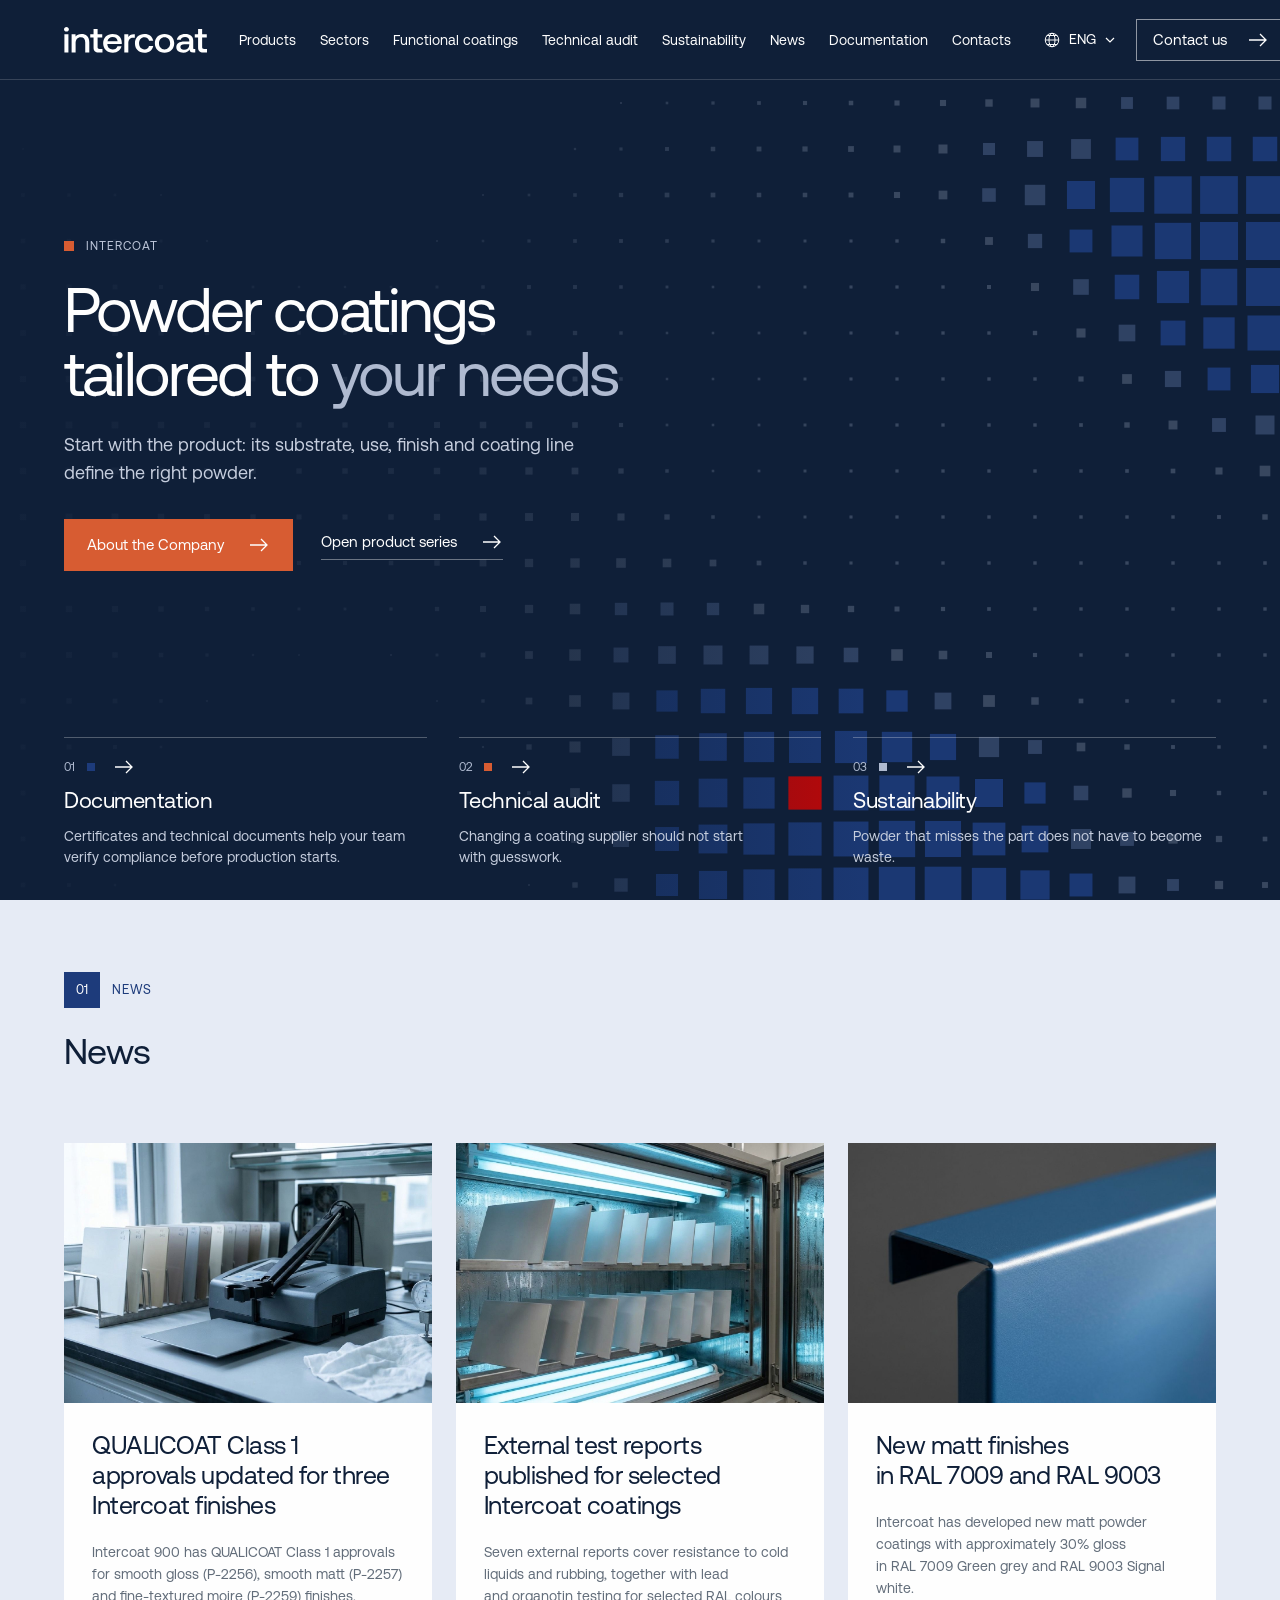
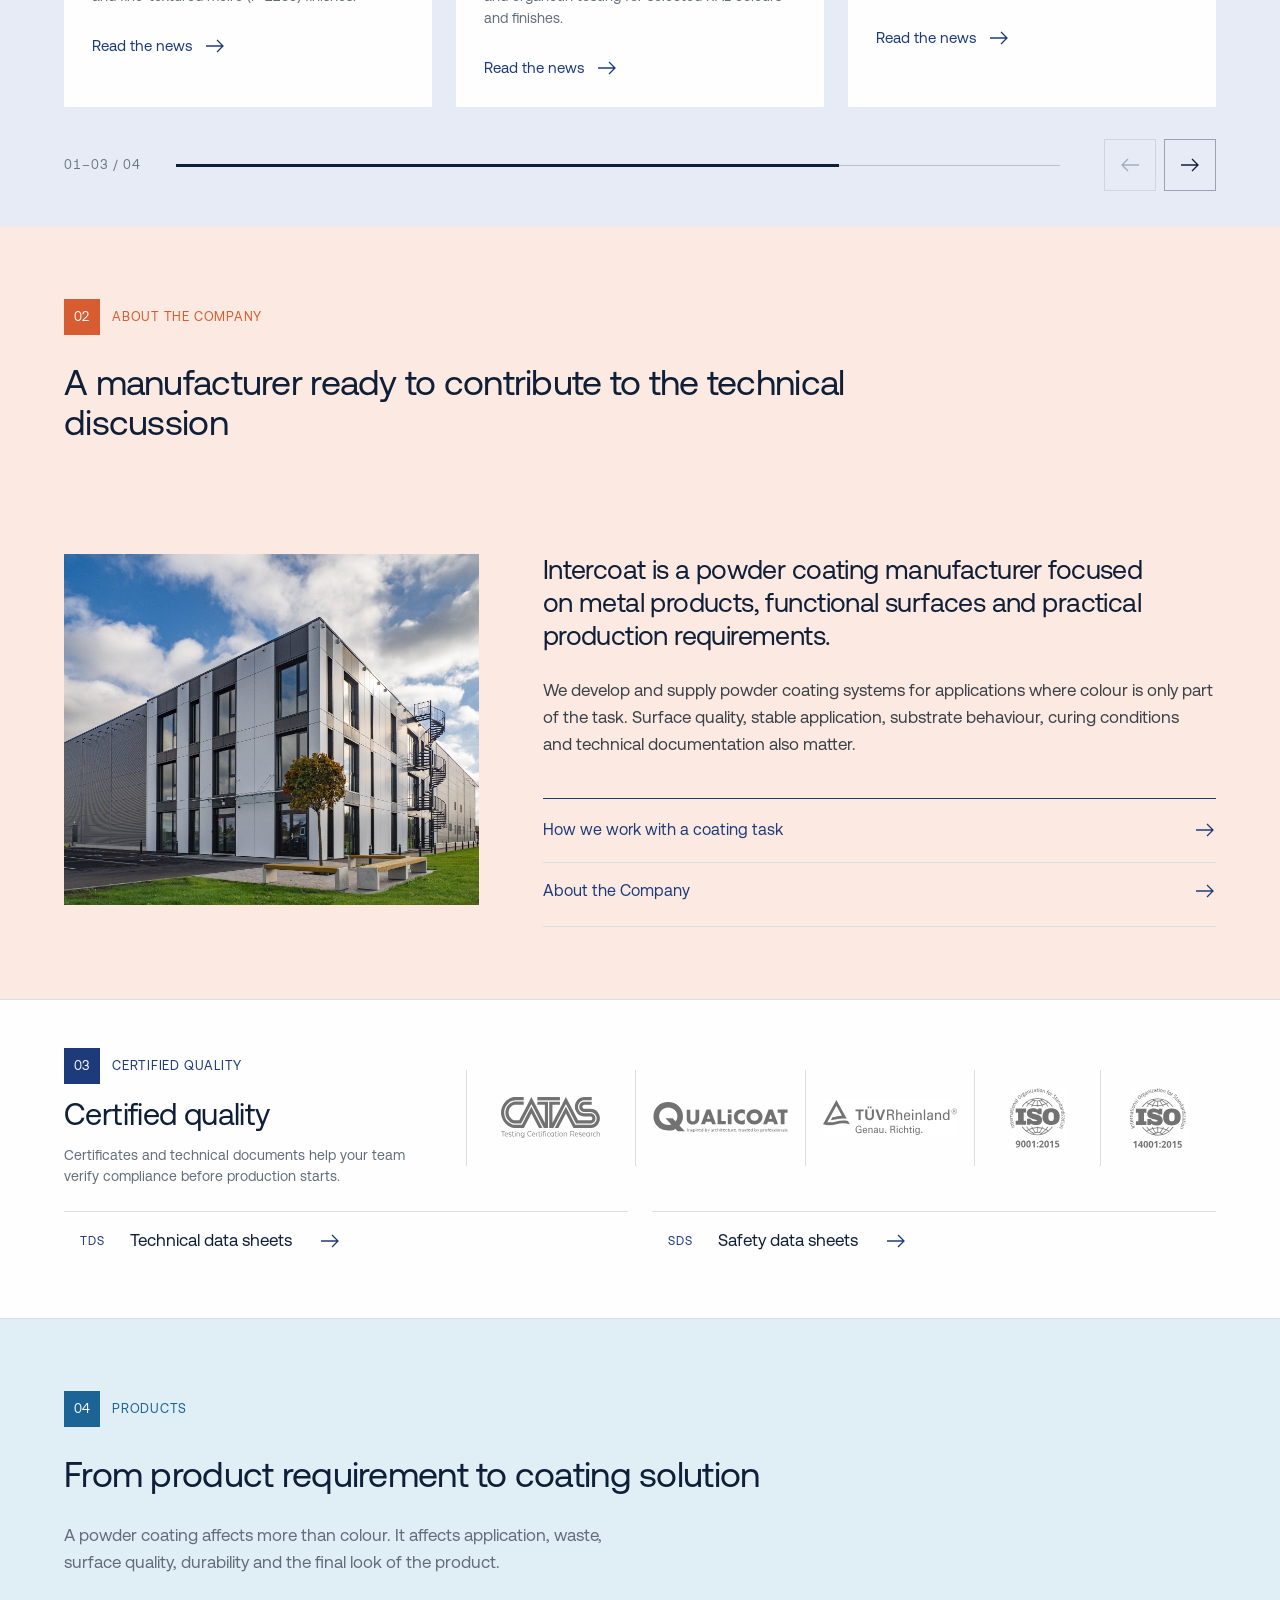
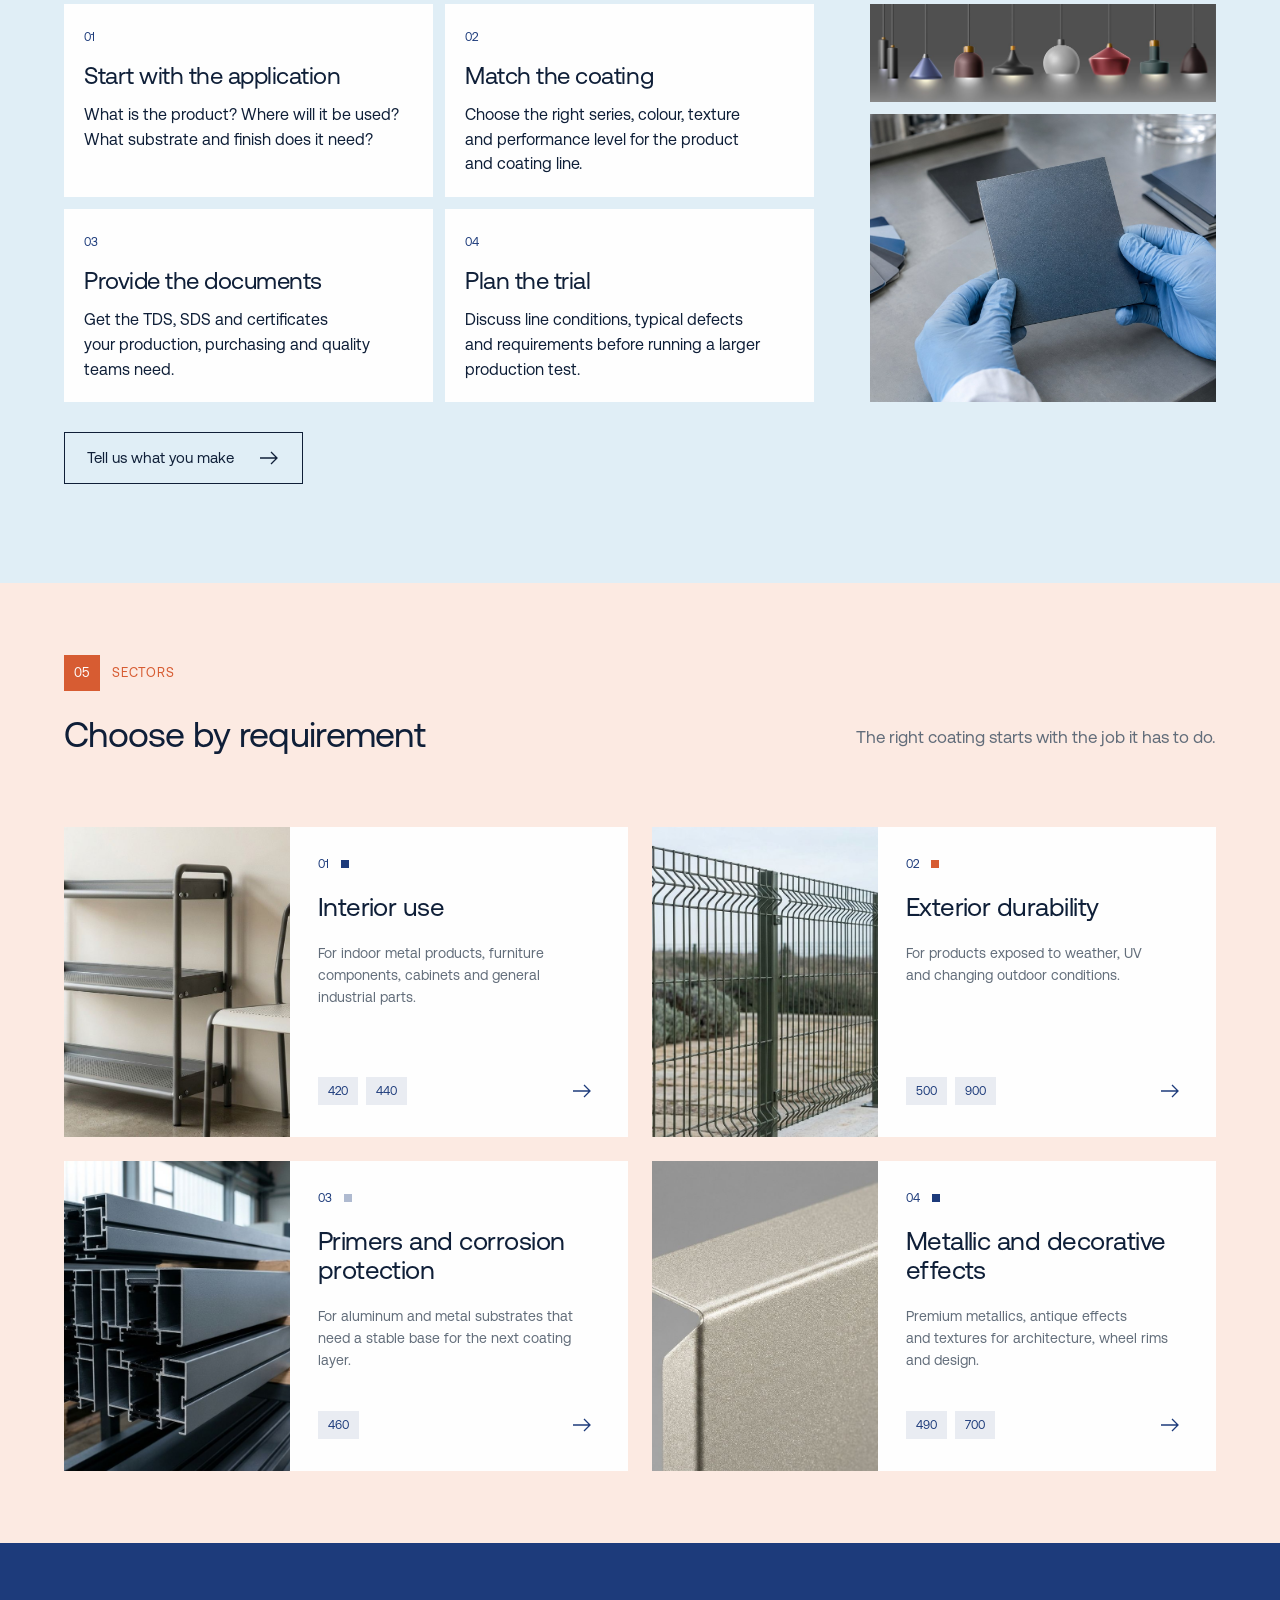
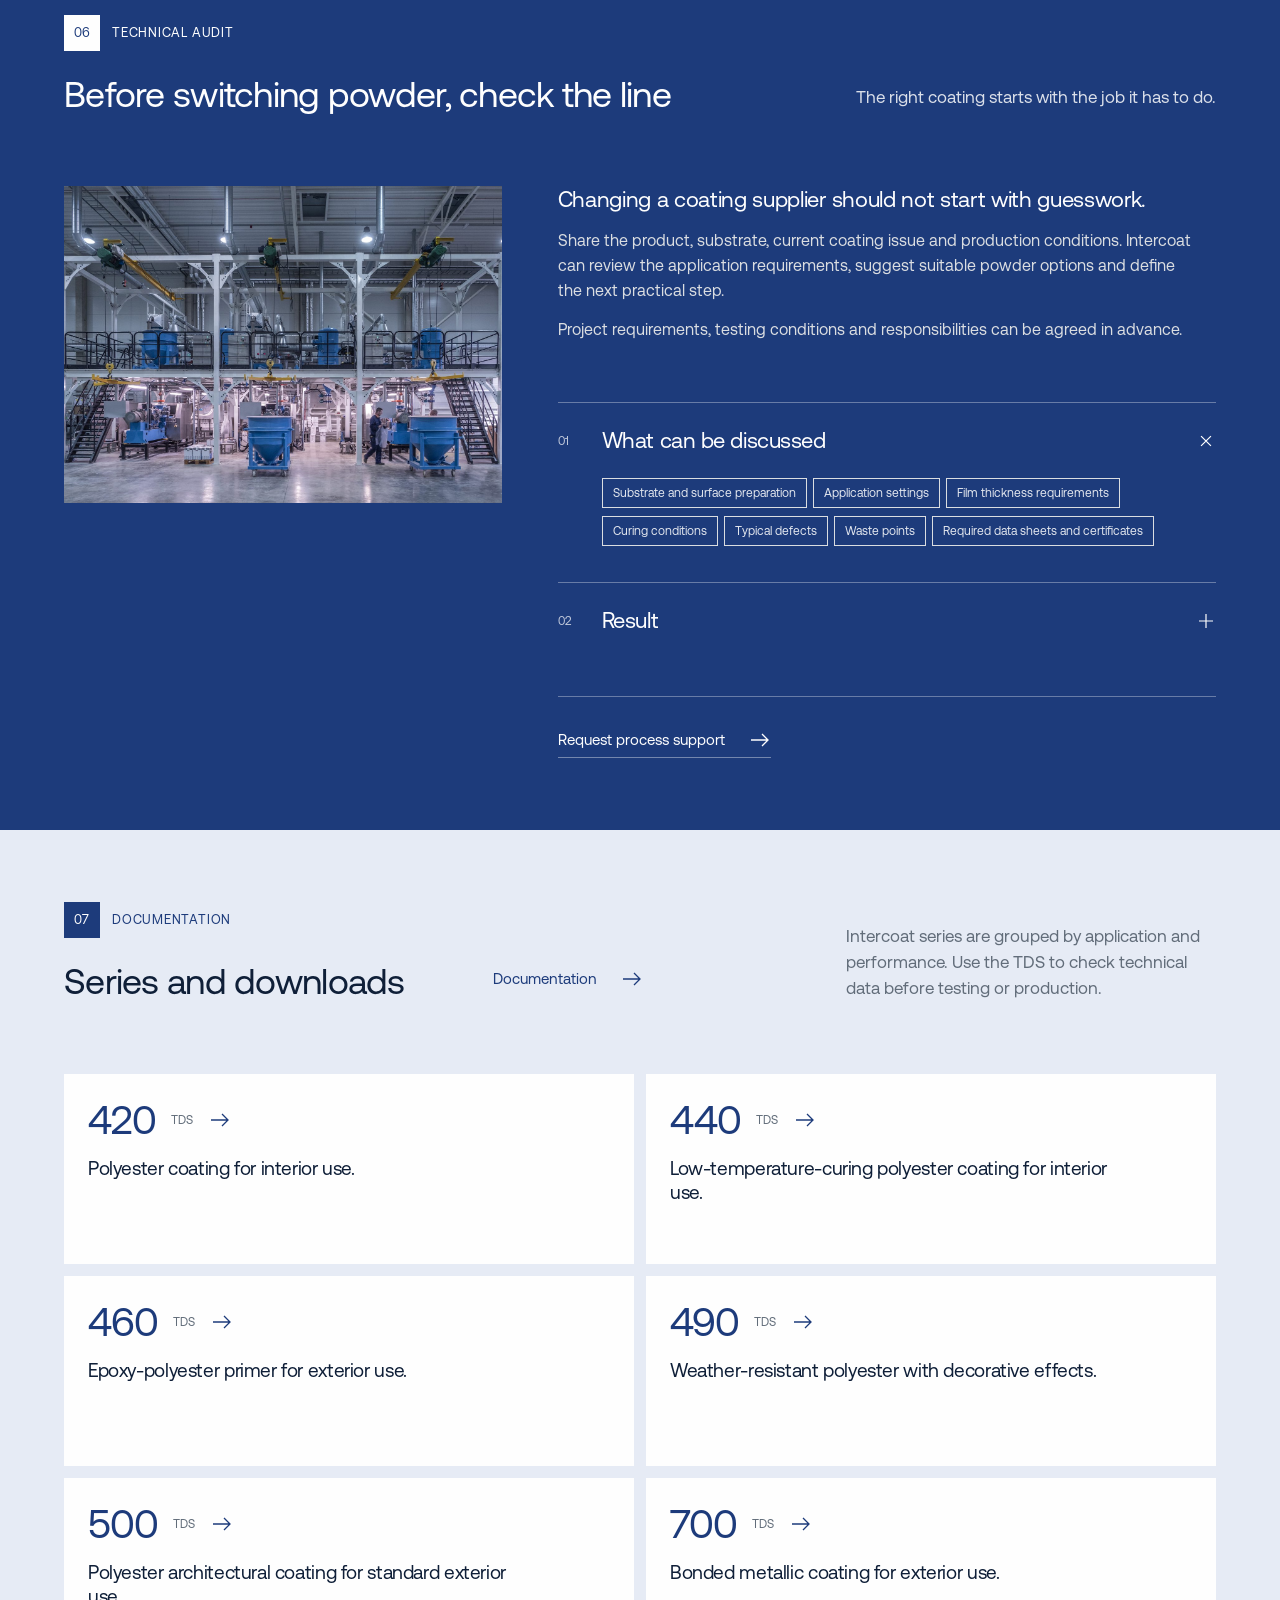
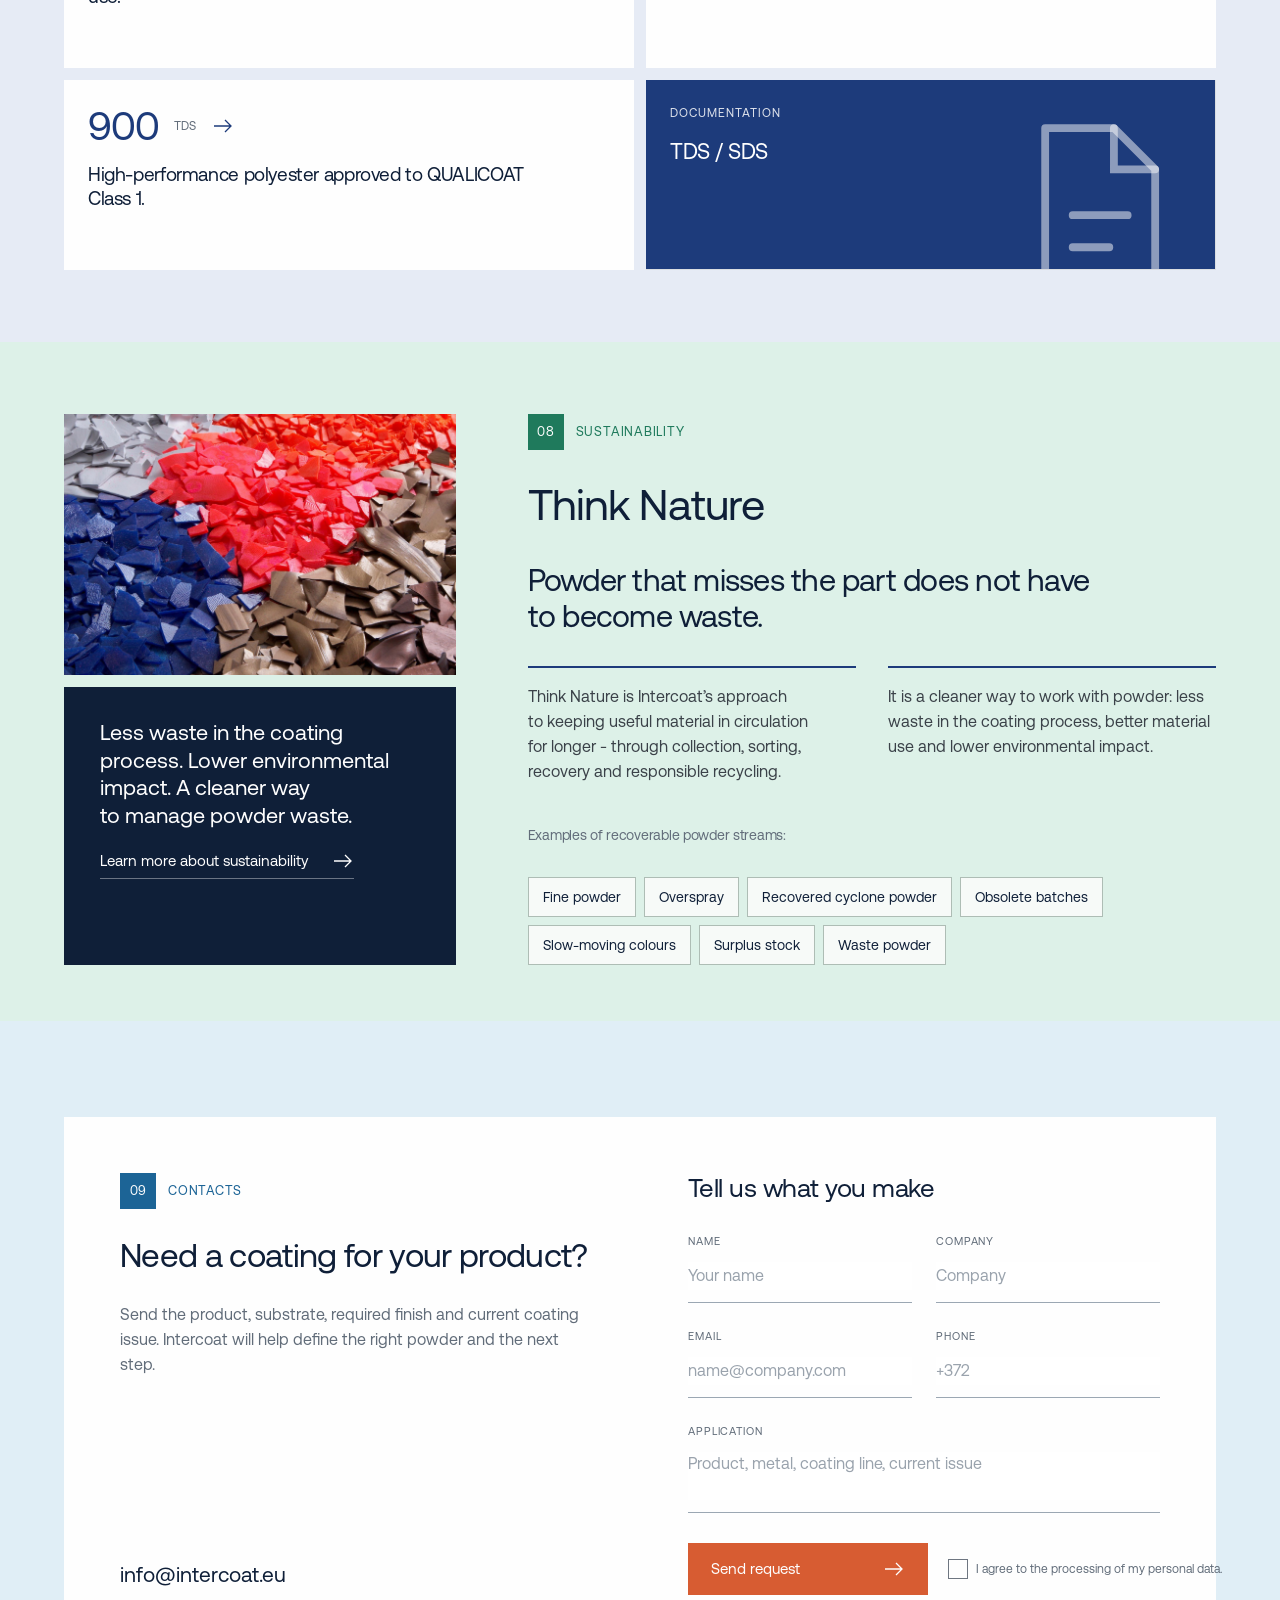
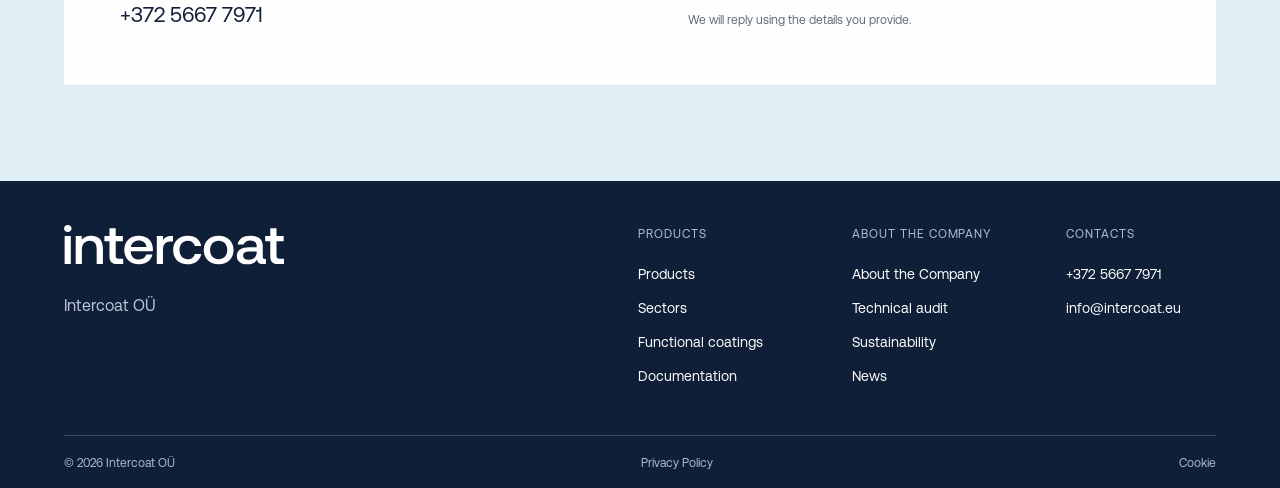
==== commit 322446ff: "Intercoat concepts preview" ====
--- a/c1/index.html
+++ b/c1/index.html
@@ -1,4 +1,4 @@
 <!DOCTYPE html>
 
-<html lang="en"><head><meta charset="utf-8"/><meta content="width=device-width,initial-scale=1" name="viewport"/><title>Intercoat — Концепция V1</title><meta content="Start with the product: its substrate, use, finish and coating line define the right powder." name="description"/><link as="font" crossorigin="" href="fonts/aeonikpro-regular.otf?v=1792142865" rel="preload" type="font/otf"/><link href="base.css?v=1792142865" rel="stylesheet"/><link href="style.css?v=1792142865" rel="stylesheet"/><script defer="" src="app.js?v=1792142865"></script><link href="ui.css?v=1792142865" rel="stylesheet"/><script defer="" src="ui.js?v=1792142865"></script><script defer="" src="hero4.js?v=1792142865"></script><link href="restore.css?v=1792142865" rel="stylesheet"/><script defer="" src="restore.js?v=1792142865"></script><link href="final2.css?v=1792142865" rel="stylesheet"/><link href="ine.css?v=1792142865" rel="stylesheet"/></head><body><!-- CONTENT: homepage copy and news images from https://www.intercoat.eu/en; series 500/700/900 from https://www.intercoat.eu/en/documentation. Form labels and microcopy are functional interface text. MOTION: finite news slider on click; no autoplay, no loop. Language list and dialog fade in 0.2s; hover changes colour only, no moving arrows. The slow square-wave background of the first screen is the only ambient motion; reduced-motion switches it off. -->
-<a class="skip-link" href="#hero">Skip to content</a><main data-name="Intercoat — Surface layers"><header class="row" data-name="Header" id="header"><a aria-label="Intercoat home" class="brand" href="#hero"><img alt="intercoat" class="logo" src="img/logo-white.svg?v=1792142865"/></a><nav aria-label="Main navigation" class="nav row" data-name="Desktop navigation"><a href="#series">Products</a><a href="#apps">Sectors</a><a href="https://www.intercoat.eu/en/functional-coatings" rel="noopener noreferrer" target="_blank">Functional coatings</a><a href="#tech">Technical audit</a><a href="#nature">Sustainability</a><a href="#news">News</a><a href="#certs">Documentation</a><a href="#contact">Contacts</a></nav><div class="header-actions row" data-name="Header actions"><button aria-controls="language-panel" aria-expanded="false" class="language-trigger row" data-name="Language selector"><svg aria-hidden="true" fill="none" height="18" stroke="currentColor" stroke-width="1.3" viewbox="0 0 24 24" width="18"><circle cx="12" cy="12" r="9"></circle><ellipse cx="12" cy="12" rx="4" ry="9"></ellipse><path d="M3 12h18M5 6h14M5 18h14"></path></svg><span>ENG</span><svg aria-hidden="true" fill="none" height="12" viewbox="0 0 12 12" width="12"><path d="M2 4l4 4 4-4" stroke="currentColor" stroke-width="1.2"></path></svg></button><a class="btn outline" data-name="CTA / Contact" href="#contact">Contact us<svg aria-hidden="true" class="arr" fill="none" height="16" viewbox="0 0 22 16" width="22"><path d="M2 8h17M13 2l6 6-6 6" stroke="currentColor" stroke-width="1.3"></path></svg></a><button aria-controls="mobile-menu" aria-expanded="false" aria-label="Open menu" class="menu-trigger" data-name="Mobile menu"><i></i><i></i></button></div><div class="language-panel" data-name="Language selector / Open" hidden="" id="language-panel"><div class="language-head row"><h3>Select your language</h3><button aria-label="Close language selector" class="close-language">×</button></div><p>Choose a language on intercoat.eu</p><input aria-label="Search languages" class="language-search" placeholder="Search languages" type="search"/><div class="language-options"><a class="language-option current" data-search="English" href="https://www.intercoat.eu/en" lang="en"><span>English</span><span>ENG</span></a><a class="language-option" data-search="Deutsch" href="https://www.intercoat.eu/de" lang="de"><span>Deutsch</span><span>DEU</span></a><a class="language-option" data-search="Eesti" href="https://www.intercoat.eu/et" lang="et"><span>Eesti</span><span>EST</span></a><a class="language-option" data-search="Suomi" href="https://www.intercoat.eu/fi" lang="fi"><span>Suomi</span><span>FIN</span></a><a class="language-option" data-search="Polski" href="https://www.intercoat.eu/pl" lang="pl"><span>Polski</span><span>POL</span></a><a class="language-option" data-search="Slovenščina" href="https://www.intercoat.eu/sl" lang="sl"><span>Slovenščina</span><span>SLV</span></a><a class="language-option" data-search="Slovenčina" href="https://www.intercoat.eu/sk" lang="sk"><span>Slovenčina</span><span>SVK</span></a><a class="language-option" data-search="Lietuvių" href="https://www.intercoat.eu/lt" lang="lt"><span>Lietuvių</span><span>LIT</span></a><a class="language-option" data-search="Srpski" href="https://www.intercoat.eu/sr" lang="sr"><span>Srpski</span><span>SRP</span></a><a class="language-option" data-search="Қазақша" href="https://www.intercoat.eu/kk" lang="kk"><span>Қазақша</span><span>KAZ</span></a><a class="language-option" data-search="Кыргызча" href="https://www.intercoat.eu/ky" lang="ky"><span>Кыргызча</span><span>KGZ</span></a><a class="language-option" data-search="Latviešu" href="https://www.intercoat.eu/lv" lang="lv"><span>Latviešu</span><span>LAV</span></a><a class="language-option" data-search="Français" href="https://www.intercoat.eu/fr" lang="fr"><span>Français</span><span>FRA</span></a><a class="language-option" data-search="Čeština" href="https://www.intercoat.eu/cs" lang="cs"><span>Čeština</span><span>CES</span></a><a class="language-option" data-search="Magyar" href="https://www.intercoat.eu/hu" lang="hu"><span>Magyar</span><span>HUN</span></a><a class="language-option" data-search="Română" href="https://www.intercoat.eu/ro" lang="ro"><span>Română</span><span>RON</span></a><a class="language-option" data-search="Български" href="https://www.intercoat.eu/bg" lang="bg"><span>Български</span><span>BGR</span></a><a class="language-option" data-search="Русский" href="https://www.intercoat.eu/ru" lang="ru"><span>Русский</span><span>RUS</span></a></div><p class="language-empty" hidden="">No languages found.</p></div></header><div class="mobile-menu" data-name="Mobile navigation" hidden="" id="mobile-menu"><nav aria-label="Mobile navigation" class="col"><a href="#series">Products</a><a href="#apps">Sectors</a><a href="https://www.intercoat.eu/en/functional-coatings" rel="noopener noreferrer" target="_blank">Functional coatings</a><a href="#tech">Technical audit</a><a href="#nature">Sustainability</a><a href="#news">News</a><a href="#certs">Documentation</a><a href="#contact">Contacts</a></nav><button class="mobile-language row"><svg aria-hidden="true" fill="none" height="18" stroke="currentColor" stroke-width="1.3" viewbox="0 0 24 24" width="18"><circle cx="12" cy="12" r="9"></circle><ellipse cx="12" cy="12" rx="4" ry="9"></ellipse><path d="M3 12h18M5 6h14M5 18h14"></path></svg><span>English</span><svg aria-hidden="true" fill="none" height="12" viewbox="0 0 12 12" width="12"><path d="M2 4l4 4 4-4" stroke="currentColor" stroke-width="1.2"></path></svg></button></div><section data-name="Hero / Surface layers" id="hero"><div aria-hidden="true" class="hero-bg" data-name="Hero / Pattern background"><canvas></canvas></div><div class="hero-main row"><div class="hero-copy col"><div class="section-label row"><span class="section-n"></span><span>Intercoat</span></div><h1>Powder coatings<br/>tailored to <span>your needs</span></h1><p>Start with the product: its substrate, use, finish and coating line define the right powder.</p><div class="hero-cta row"><a class="btn orange" data-name="CTA / Discuss your project" href="https://www.intercoat.eu/en/company">About the Company<svg aria-hidden="true" class="arr" fill="none" height="16" viewbox="0 0 22 16" width="22"><path d="M2 8h17M13 2l6 6-6 6" stroke="currentColor" stroke-width="1.3"></path></svg></a><a class="text-link row" href="#series">Open product series<svg aria-hidden="true" class="arr" fill="none" height="16" viewbox="0 0 22 16" width="22"><path d="M2 8h17M13 2l6 6-6 6" stroke="currentColor" stroke-width="1.3"></path></svg></a></div></div></div><div class="hero-pathways row" data-name="Three ways to work with Intercoat"><a class="pathway col" href="#certs"><div class="pathway-top row"><span class="path-index">01</span><span class="path-key key-1"></span><svg aria-hidden="true" class="arr" fill="none" height="16" viewbox="0 0 22 16" width="22"><path d="M2 8h17M13 2l6 6-6 6" stroke="currentColor" stroke-width="1.3"></path></svg></div><h3>Documentation</h3><p>Certificates and technical documents help your team verify compliance before production starts.</p></a><a class="pathway col" href="#tech"><div class="pathway-top row"><span class="path-index">02</span><span class="path-key key-2"></span><svg aria-hidden="true" class="arr" fill="none" height="16" viewbox="0 0 22 16" width="22"><path d="M2 8h17M13 2l6 6-6 6" stroke="currentColor" stroke-width="1.3"></path></svg></div><h3>Technical audit</h3><p>Changing a coating supplier should not start with guesswork.</p></a><a class="pathway col" href="#nature"><div class="pathway-top row"><span class="path-index">03</span><span class="path-key key-3"></span><svg aria-hidden="true" class="arr" fill="none" height="16" viewbox="0 0 22 16" width="22"><path d="M2 8h17M13 2l6 6-6 6" stroke="currentColor" stroke-width="1.3"></path></svg></div><h3>Sustainability</h3><p>Powder that misses the part does not have to become waste.</p></a></div></section><section class="section section-news" data-name="08 / News" id="news"><div class="section-heading row"><div class="col"><div class="section-label row"><span class="section-n">01</span><span>News</span></div><h2>News</h2></div></div><div aria-label="News" aria-roledescription="carousel" class="ic-slider col" data-ic-slider="" data-name="News / Slider" role="group"><div class="ic-viewport"><div class="ic-track news-grid row"><a class="news-card col" data-name="News / QUALICOAT Class 1 for three Intercoat coatings" href="https://www.intercoat.eu/en/news/qualicoat-approvals" rel="noopener noreferrer" target="_blank"><div aria-label="Benchtop spectrophotometer and a rack of coated test panels in a coatings laboratory" class="photo" data-name="Photo / " role="img" style="background-image:url(img/news-qualicoat.jpg)"></div><div class="news-content col"><h3>QUALICOAT Class 1 approvals updated for three Intercoat finishes</h3><p>Intercoat 900 has QUALICOAT Class 1 approvals for smooth gloss (P-2256), smooth matt (P-2257) and fine-textured moire (P-2259) finishes.</p><span class="news-read">Read the news<svg aria-hidden="true" class="arr" fill="none" height="16" viewbox="0 0 22 16" width="22"><path d="M2 8h17M13 2l6 6-6 6" stroke="currentColor" stroke-width="1.3"></path></svg></span></div></a><a class="news-card col" data-name="News / QUALICOAT Class 1 for three Intercoat coatings" href="https://www.intercoat.eu/en/news/external-test-protocols" rel="noopener noreferrer" target="_blank"><div aria-label="Coated test panels inside a UV test chamber" class="photo" data-name="Photo / " role="img" style="background-image:url(img/news-protocols.jpg)"></div><div class="news-content col"><h3>External test reports published for selected Intercoat coatings</h3><p>Seven external reports cover resistance to cold liquids and rubbing, together with lead and organotin testing for selected RAL colours and finishes.</p><span class="news-read">Read the news<svg aria-hidden="true" class="arr" fill="none" height="16" viewbox="0 0 22 16" width="22"><path d="M2 8h17M13 2l6 6-6 6" stroke="currentColor" stroke-width="1.3"></path></svg></span></div></a><a class="news-card col" data-name="News / QUALICOAT Class 1 for three Intercoat coatings" href="https://www.intercoat.eu/en/news/matt-ral-7009-9003" rel="noopener noreferrer" target="_blank"><div aria-label="Bent blue powder-coated sheet with a soft matt finish" class="photo" data-name="Photo / " role="img" style="background-image:url(img/news-matt.jpg)"></div><div class="news-content col"><h3>New matt finishes in RAL 7009 and RAL 9003</h3><p>Intercoat has developed new matt powder coatings with approximately 30% gloss in RAL 7009 Green grey and RAL 9003 Signal white.</p><span class="news-read">Read the news<svg aria-hidden="true" class="arr" fill="none" height="16" viewbox="0 0 22 16" width="22"><path d="M2 8h17M13 2l6 6-6 6" stroke="currentColor" stroke-width="1.3"></path></svg></span></div></a><a class="news-card col" data-name="News / QUALICOAT Class 1 for three Intercoat coatings" href="https://www.intercoat.eu/en/news/smoother-moire" rel="noopener noreferrer" target="_blank"><div aria-label="Bronze powder-coated sheet with a fine moire texture" class="photo" data-name="Photo / " role="img" style="background-image:url(img/news-moire.jpg)"></div><div class="news-content col"><h3>Smoother textured finishes for interior applications</h3><p>Smoother textured finishes are available for interior metal products where the texture should look controlled and refined.</p><span class="news-read">Read the news<svg aria-hidden="true" class="arr" fill="none" height="16" viewbox="0 0 22 16" width="22"><path d="M2 8h17M13 2l6 6-6 6" stroke="currentColor" stroke-width="1.3"></path></svg></span></div></a></div></div><div class="ic-controls row" data-name="News / Controls"><div class="ic-prog row"><span aria-live="polite" class="ic-count">01–03 / 04</span><i class="ic-bar"><b></b></i></div><div class="ic-btns row"><button aria-label="Previous news" class="ic-prev" data-name="Button / Previous" type="button"><svg aria-hidden="true" class="arr" fill="none" height="16" viewbox="0 0 22 16" width="22"><path d="M20 8H3M9 2L3 8l6 6" stroke="currentColor" stroke-width="1.3"></path></svg></button><button aria-label="Next news" class="ic-next" data-name="Button / Next" type="button"><svg aria-hidden="true" class="arr" fill="none" height="16" viewbox="0 0 22 16" width="22"><path d="M2 8h17M13 2l6 6-6 6" stroke="currentColor" stroke-width="1.3"></path></svg></button></div></div></div></section><section class="section" data-name="01 / International brand" id="about"><div class="about-intro row"><div class="about-heading col"><div class="section-label row"><span class="section-n">02</span><span>About the Company</span></div><h2>A manufacturer ready to contribute to the technical discussion</h2></div></div><div class="presence row" data-name="International presence"><div class="company-visual"><img alt="The coating plant seen from outside: a light panelled facade beside the production hall" src="img/company.jpg?v=1792142865"/><div class="company-long" hidden=""><p>Intercoat is a powder coating manufacturer for companies that produce metal products and need a coating that fits their application, not only their colour reference.</p><p>The people behind Intercoat work with the questions that usually decide whether a coating will be suitable for production: the substrate, the shape of the part, the required finish, the curing process, functional surface needs and the documents required before testing.</p><p>This is why our starting point is simple: show us the product, the surface and the task it has to perform. From there, we can help define the coating direction, prepare the technical information and plan the next practical step.</p></div></div><div class="company-side col"><div class="about-copy col"><div class="about-text col"><p class="about-lead">Intercoat is a powder coating manufacturer focused on metal products, functional surfaces and practical production requirements.</p><p>We develop and supply powder coating systems for applications where colour is only part of the task. Surface quality, stable application, substrate behaviour, curing conditions and technical documentation also matter.</p></div></div><div class="about-actions col"><button aria-expanded="false" class="company-toggle" data-close="Back to the photo" data-open="How we work with a coating task" type="button">How we work with a coating task<svg aria-hidden="true" class="arr" fill="none" height="16" viewbox="0 0 22 16" width="22"><path d="M2 8h17M13 2l6 6-6 6" stroke="currentColor" stroke-width="1.3"></path></svg></button><a class="text-link row" href="https://www.intercoat.eu/en/company" rel="noopener noreferrer" target="_blank">About the Company<svg aria-hidden="true" class="arr" fill="none" height="16" viewbox="0 0 22 16" width="22"><path d="M2 8h17M13 2l6 6-6 6" stroke="currentColor" stroke-width="1.3"></path></svg></a></div></div></div></section><section class="section" data-name="07 / Certified quality" id="certs"><div class="section-heading row"><div class="col"><div class="section-label row"><span class="section-n">03</span><span>Certified quality</span></div><h2>Certified quality</h2></div><p>Certificates and technical documents help your team verify compliance before production starts.</p></div><div class="quality-marks row"><div class="quality-mark col" data-name="Certification / CATAS"><span>01</span><img alt="CATAS" src="img/certs/catas_2d5f42d5e2.svg?v=1792142865"/><p>CATAS</p></div><div class="quality-mark col" data-name="Certification / QUALICOAT"><span>02</span><img alt="QUALICOAT" src="img/certs/qualicoat_4cabadf883.svg?v=1792142865"/><p>QUALICOAT</p></div><div class="quality-mark col" data-name="Certification / TÜV Rheinland"><span>03</span><img alt="TÜV Rheinland" src="img/certs/tuv_rheinland_47c703d616.svg?v=1792142865"/><p>TÜV Rheinland</p></div><div class="quality-mark col" data-name="Certification / ISO 9001:2015"><span>04</span><img alt="ISO 9001:2015" src="img/certs/iso_9001_5d75c000ea.svg?v=1792142865"/><p>ISO 9001:2015</p></div><div class="quality-mark col" data-name="Certification / ISO 14001:2015"><span>05</span><img alt="ISO 14001:2015" src="img/certs/iso_14001_3194e5c99c.svg?v=1792142865"/><p>ISO 14001:2015</p></div></div><div class="quality-bottom row"><div class="document-links col"><a class="document-link row" href="https://www.intercoat.eu/en/documentation" rel="noopener noreferrer" target="_blank"><span class="doc-code">TDS</span><span>Technical data sheets</span><svg aria-hidden="true" class="arr" fill="none" height="16" viewbox="0 0 22 16" width="22"><path d="M2 8h17M13 2l6 6-6 6" stroke="currentColor" stroke-width="1.3"></path></svg></a><a class="document-link row" href="https://www.intercoat.eu/en/documentation" rel="noopener noreferrer" target="_blank"><span class="doc-code">SDS</span><span>Safety data sheets</span><svg aria-hidden="true" class="arr" fill="none" height="16" viewbox="0 0 22 16" width="22"><path d="M2 8h17M13 2l6 6-6 6" stroke="currentColor" stroke-width="1.3"></path></svg></a></div></div></section><section class="section" data-name="05 / Custom solutions" id="custom"><div class="custom-layout row"><div class="custom-copy col"><div class="section-label row"><span class="section-n">04</span><span>Products</span></div><h2>From product requirement to coating solution</h2><p>A powder coating affects more than colour. It affects application, waste, surface quality, durability and the final look of the product.</p><div class="custom-stages row"><div class="stage col"><span class="step-index">01</span><h3>Start with the application</h3><p>What is the product? Where will it be used? What substrate and finish does it need?</p></div><div class="stage col"><span class="step-index">02</span><h3>Match the coating</h3><p>Choose the right series, colour, texture and performance level for the product and coating line.</p></div><div class="stage col"><span class="step-index">03</span><h3>Provide the documents</h3><p>Get the TDS, SDS and certificates your production, purchasing and quality teams need.</p></div><div class="stage col"><span class="step-index">04</span><h3>Plan the trial</h3><p>Discuss line conditions, typical defects and requirements before running a larger production test.</p></div></div><a class="btn outline" data-name="CTA / Discuss a custom formulation" href="#contact">Tell us what you make<svg aria-hidden="true" class="arr" fill="none" height="16" viewbox="0 0 22 16" width="22"><path d="M2 8h17M13 2l6 6-6 6" stroke="currentColor" stroke-width="1.3"></path></svg></a></div><div class="custom-images col"><div aria-label="Pendant lamps with powder-coated shades in several colours" class="photo" data-name="Photo / Formulation" role="img" style="background-image:url(img/client-lamps.jpg);background-position:center"></div><div aria-label="Finish &amp; texture" class="photo" data-name="Photo / Finish &amp; texture" role="img" style="background-image:url(img/custom-sample.jpg);background-position:center"></div></div></div></section><section class="section section-blue" data-name="02 / Applications" id="apps"><div class="section-heading row"><div class="col"><div class="section-label row"><span class="section-n">05</span><span>Sectors</span></div><h2>Choose by requirement</h2></div><p>The right coating starts with the job it has to do.</p></div><div class="application-grid col"><a class="application row app-1" data-name="Application / Interior use" href="#series"><div aria-label="Powder-coated tubular steel shelving and a steel chair in a daylit room" class="photo" data-name="Photo / " role="img" style="background-image:url(img/req-interior.jpg)"></div><div class="application-copy col"><div class="app-label row"><span>01</span><span class="app-key"></span></div><h3>Interior use</h3><p>For indoor metal products, furniture components, cabinets and general industrial parts.</p><div class="app-bottom row"><div class="tags row"><span class="pill">420</span><span class="pill">440</span></div><span class="square-arrow"><svg aria-hidden="true" class="arr" fill="none" height="16" viewbox="0 0 22 16" width="22"><path d="M2 8h17M13 2l6 6-6 6" stroke="currentColor" stroke-width="1.3"></path></svg></span></div></div></a><a class="application row app-2" data-name="Application / Outdoor durability" href="#series"><div aria-label="A green powder-coated welded mesh fence along a concrete base" class="photo" data-name="Photo / " role="img" style="background-image:url(img/req-exterior.jpg)"></div><div class="application-copy col"><div class="app-label row"><span>02</span><span class="app-key"></span></div><h3>Exterior durability</h3><p>For products exposed to weather, UV and changing outdoor conditions.</p><div class="app-bottom row"><div class="tags row"><span class="pill">500</span><span class="pill">900</span></div><span class="square-arrow"><svg aria-hidden="true" class="arr" fill="none" height="16" viewbox="0 0 22 16" width="22"><path d="M2 8h17M13 2l6 6-6 6" stroke="currentColor" stroke-width="1.3"></path></svg></span></div></div></a><a class="application row app-3" data-name="Application / Primers &amp; corrosion protection" href="#series"><div aria-label="Stacks of aluminium profiles in a production hall" class="photo" data-name="Photo / " role="img" style="background-image:url(img/req-primer.jpg)"></div><div class="application-copy col"><div class="app-label row"><span>03</span><span class="app-key"></span></div><h3>Primers and corrosion protection</h3><p>For aluminum and metal substrates that need a stable base for the next coating layer.</p><div class="app-bottom row"><div class="tags row"><span class="pill">460</span></div><span class="square-arrow"><svg aria-hidden="true" class="arr" fill="none" height="16" viewbox="0 0 22 16" width="22"><path d="M2 8h17M13 2l6 6-6 6" stroke="currentColor" stroke-width="1.3"></path></svg></span></div></div></a><a class="application row app-4" data-name="Application / Metallic &amp; decorative effects" href="#series"><div aria-label="A bent sheet with a fine metallic powder coating" class="photo" data-name="Photo / " role="img" style="background-image:url(img/req-metallic.jpg)"></div><div class="application-copy col"><div class="app-label row"><span>04</span><span class="app-key"></span></div><h3>Metallic and decorative effects</h3><p>Premium metallics, antique effects and textures for architecture, wheel rims and design.</p><div class="app-bottom row"><div class="tags row"><span class="pill">490</span><span class="pill">700</span></div><span class="square-arrow"><svg aria-hidden="true" class="arr" fill="none" height="16" viewbox="0 0 22 16" width="22"><path d="M2 8h17M13 2l6 6-6 6" stroke="currentColor" stroke-width="1.3"></path></svg></span></div></div></a></div></section><section class="section section-technical" data-name="04 / Technical service" id="tech"><div class="section-heading row"><div class="col"><div class="section-label row"><span class="section-n">06</span><span>Technical audit</span></div><h2>Before switching powder, check the line</h2></div><p>The right coating starts with the job it has to do.</p></div><div class="tech-layout row"><div class="tech-visual col"><div aria-label="Intercoat powder production hall seen in full: mixing vessels on the upper deck and collection hoppers on the floor below" class="tech-photo photo" role="img" style="background-image:url(img/client-factory.jpg)"></div></div><div class="tech-process col"><div class="audit-copy"><p>Changing a coating supplier should not start with guesswork.</p><p>Share the product, substrate, current coating issue and production conditions. Intercoat can review the application requirements, suggest suitable powder options and define the next practical step.</p><p>Project requirements, testing conditions and responsibilities can be agreed in advance.</p></div><div class="process col"><details class="process-step" data-name="Step / Technical audit" open=""><summary class="row"><span class="step-number">01</span><h3>What can be discussed</h3><svg aria-hidden="true" class="plus" fill="none" height="20" viewbox="0 0 20 20" width="20"><path d="M3 10h14M10 3v14" stroke="currentColor" stroke-width="1.2"></path></svg></summary><p class="chips-p"><span class="pill">Substrate and surface preparation</span><span class="pill">Application settings</span><span class="pill">Film thickness requirements</span><span class="pill">Curing conditions</span><span class="pill">Typical defects</span><span class="pill">Waste points</span><span class="pill">Required data sheets and certificates</span></p></details><details class="process-step" data-name="Step / Technical audit"><summary class="row"><span class="step-number">02</span><h3>Result</h3><svg aria-hidden="true" class="plus" fill="none" height="20" viewbox="0 0 20 20" width="20"><path d="M3 10h14M10 3v14" stroke="currentColor" stroke-width="1.2"></path></svg></summary><p>A clearer route to testing: suitable coating options, technical documents and practical recommendations for the process.</p></details></div><a class="text-link row" href="#contact">Request process support<svg aria-hidden="true" class="arr" fill="none" height="16" viewbox="0 0 22 16" width="22"><path d="M2 8h17M13 2l6 6-6 6" stroke="currentColor" stroke-width="1.3"></path></svg></a></div></div></section><section class="section" data-name="03 / Product series" id="series"><div class="section-heading row"><div class="col"><div class="section-label row"><span class="section-n">07</span><span>Documentation</span></div><h2>Series and downloads</h2></div><a class="text-link row" href="https://www.intercoat.eu/en/documentation" rel="noopener noreferrer" target="_blank">Documentation<svg aria-hidden="true" class="arr" fill="none" height="16" viewbox="0 0 22 16" width="22"><path d="M2 8h17M13 2l6 6-6 6" stroke="currentColor" stroke-width="1.3"></path></svg></a><p>Intercoat series are grouped by application and performance. Use the TDS to check technical data before testing or production.</p></div><div class="series-layout row"><div aria-label="Powder-coated sample plates on a laboratory shelf" class="series-image photo" role="img" style="background-image:url(img/series.jpg);background-position:center 42%"></div><div class="series-catalogue col"><div class="series-grid"><a class="series-item col" data-name="Series / 420" href="https://www.intercoat.eu/en/documentation/tds/intercoat-420-industrial" rel="noopener noreferrer" target="_blank"><div class="series-top row"><span class="series-code">420</span><span class="mini-label">TDS</span><svg aria-hidden="true" class="arr" fill="none" height="16" viewbox="0 0 22 16" width="22"><path d="M2 8h17M13 2l6 6-6 6" stroke="currentColor" stroke-width="1.3"></path></svg></div><h3>Polyester coating for interior use.</h3></a><a class="series-item col" data-name="Series / 420" href="https://www.intercoat.eu/en/documentation/tds/intercoat-440-lt" rel="noopener noreferrer" target="_blank"><div class="series-top row"><span class="series-code">440</span><span class="mini-label">TDS</span><svg aria-hidden="true" class="arr" fill="none" height="16" viewbox="0 0 22 16" width="22"><path d="M2 8h17M13 2l6 6-6 6" stroke="currentColor" stroke-width="1.3"></path></svg></div><h3>Low-temperature-curing polyester coating for interior use.</h3></a><a class="series-item col" data-name="Series / 420" href="https://www.intercoat.eu/en/documentation/tds/intercoat-460-primer" rel="noopener noreferrer" target="_blank"><div class="series-top row"><span class="series-code">460</span><span class="mini-label">TDS</span><svg aria-hidden="true" class="arr" fill="none" height="16" viewbox="0 0 22 16" width="22"><path d="M2 8h17M13 2l6 6-6 6" stroke="currentColor" stroke-width="1.3"></path></svg></div><h3>Epoxy-polyester primer for exterior use.</h3></a><a class="series-item col" data-name="Series / 420" href="https://www.intercoat.eu/en/documentation/tds/intercoat-490-metallic-dry" rel="noopener noreferrer" target="_blank"><div class="series-top row"><span class="series-code">490</span><span class="mini-label">TDS</span><svg aria-hidden="true" class="arr" fill="none" height="16" viewbox="0 0 22 16" width="22"><path d="M2 8h17M13 2l6 6-6 6" stroke="currentColor" stroke-width="1.3"></path></svg></div><h3>Weather-resistant polyester with decorative effects.</h3></a><a class="series-item col" data-name="Series / 420" href="https://www.intercoat.eu/en/documentation/tds/intercoat-500-standard" rel="noopener noreferrer" target="_blank"><div class="series-top row"><span class="series-code">500</span><span class="mini-label">TDS</span><svg aria-hidden="true" class="arr" fill="none" height="16" viewbox="0 0 22 16" width="22"><path d="M2 8h17M13 2l6 6-6 6" stroke="currentColor" stroke-width="1.3"></path></svg></div><h3>Polyester architectural coating for standard exterior use.</h3></a><a class="series-item col" data-name="Series / 420" href="https://www.intercoat.eu/en/documentation/tds/intercoat-700-metallic-bonding" rel="noopener noreferrer" target="_blank"><div class="series-top row"><span class="series-code">700</span><span class="mini-label">TDS</span><svg aria-hidden="true" class="arr" fill="none" height="16" viewbox="0 0 22 16" width="22"><path d="M2 8h17M13 2l6 6-6 6" stroke="currentColor" stroke-width="1.3"></path></svg></div><h3>Bonded metallic coating for exterior use.</h3></a><a class="series-item col" data-name="Series / 420" href="https://www.intercoat.eu/en/documentation/tds/intercoat-900-q1" rel="noopener noreferrer" target="_blank"><div class="series-top row"><span class="series-code">900</span><span class="mini-label">TDS</span><svg aria-hidden="true" class="arr" fill="none" height="16" viewbox="0 0 22 16" width="22"><path d="M2 8h17M13 2l6 6-6 6" stroke="currentColor" stroke-width="1.3"></path></svg></div><h3>High-performance polyester approved to QUALICOAT Class 1.</h3></a><a class="series-enquiry col" href="https://www.intercoat.eu/en/documentation"><span class="mini-label">Documentation</span><h3>TDS / SDS</h3><svg aria-hidden="true" class="doc-ic" fill="none" height="22" viewbox="0 0 24 24" width="22"><path d="M7 3.5h7.5L19 8v12.5H7z" stroke="currentColor" stroke-linejoin="round" stroke-width="1.4"></path><path d="M14.5 3.5V8H19M10 13h6M10 16.5h4" stroke="currentColor" stroke-linecap="round" stroke-width="1.4"></path></svg></a></div></div></div></section><section class="section section-nature" data-name="06 / Think Nature" id="nature"><div class="nature-layout row"><div class="nature-left col"><div aria-label="Sorted powder chips in blue, red, grey and bronze, collected for recovery" class="nature-image photo" role="img" style="background-image:url(img/nature.jpg)"></div><div class="nature-panel col"><p class="nature-note">Less waste in the coating process. Lower environmental impact. A cleaner way to manage powder waste.</p><a class="text-link row" href="https://www.intercoat.eu/en/sustainability">Learn more about sustainability<svg aria-hidden="true" class="arr" fill="none" height="16" viewbox="0 0 22 16" width="22"><path d="M2 8h17M13 2l6 6-6 6" stroke="currentColor" stroke-width="1.3"></path></svg></a></div></div><div class="nature-copy col"><div class="section-label row"><span class="section-n">08</span><span>Sustainability</span></div><h2>Think Nature</h2><p class="nature-lead">Powder that misses the part does not have to become waste.</p><div class="nature-cols"><p>Think Nature is Intercoat’s approach to keeping useful material in circulation for longer - through collection, sorting, recovery and responsible recycling.</p><p>It is a cleaner way to work with powder: less waste in the coating process, better material use and lower environmental impact.</p></div><h3 class="streams-title">Examples of recoverable powder streams:</h3><div class="tags nature-materials row"><span class="pill">Fine powder</span><span class="pill">Overspray</span><span class="pill">Recovered cyclone powder</span><span class="pill">Obsolete batches</span><span class="pill">Slow-moving colours</span><span class="pill">Surplus stock</span><span class="pill">Waste powder</span></div></div></div></section><section class="section" data-name="09 / Contact" id="contact"><div class="contact-panel row"><div class="contact-copy col"><div class="section-label row"><span class="section-n">09</span><span>Contacts</span></div><h2>Need a coating for your product?</h2><p>Send the product, substrate, required finish and current coating issue. Intercoat will help define the right powder and the next step.</p><div class="contact-details col"><a href="mailto:info@intercoat.eu">info@intercoat.eu</a><a href="tel:+37256677971">+372 5667 7971</a></div></div><form class="contact-form col" data-ic-form="1" data-name="Contact form"><h3>Tell us what you make</h3><div class="row form-row"><label class="field col"><span>Name</span><input name="name" placeholder="Your name" required="" type="text"/></label><label class="field col"><span>Company</span><input name="company" placeholder="Company" type="text"/></label></div><div class="row form-row"><label class="field col"><span>Email</span><input name="email" placeholder="name@company.com" required="" type="email"/></label><label class="field col"><span>Phone</span><input name="phone" placeholder="+372" type="tel"/></label></div><label class="field col"><span>Application</span><textarea name="application" placeholder="Product, metal, coating line, current issue" required="" rows="2"></textarea></label><div class="submit-row row"><button class="btn orange" type="submit">Send request <svg aria-hidden="true" class="arr" fill="none" height="16" viewbox="0 0 22 16" width="22"><path d="M2 8h17M13 2l6 6-6 6" stroke="currentColor" stroke-width="1.3"></path></svg></button><label class="consent row"><input required="" type="checkbox"/><span>I agree to the processing of my personal data.</span></label></div><p class="form-caption">We will reply using the details you provide.</p></form></div></section><footer data-name="Footer" id="footer"><div class="footer-top row"><div class="footer-brand col"><img alt="intercoat" src="img/logo-white.svg?v=1792142865"/><p>Intercoat OÜ</p></div><div class="footer-links row"><div class="footer-col col"><span class="mini-label">Products</span><a href="#series">Products</a><a href="#apps">Sectors</a><a href="https://www.intercoat.eu/en/functional-coatings">Functional coatings</a><a href="https://www.intercoat.eu/en/documentation">Documentation</a></div><div class="footer-col col"><span class="mini-label">About the Company</span><a href="https://www.intercoat.eu/en/company">About the Company</a><a href="#tech">Technical audit</a><a href="#nature">Sustainability</a><a href="#news">News</a></div><div class="footer-col col"><span class="mini-label">Contacts</span><a href="tel:+37256677971">+372 5667 7971</a><a href="mailto:info@intercoat.eu">info@intercoat.eu</a></div></div></div><div class="footer-bottom row"><span>© 2026 Intercoat OÜ</span><a href="https://www.intercoat.eu/en/privacy-policy">Privacy Policy</a><button aria-label="Cookie settings" class="cookie-settings" type="button">Cookie<span class="m-only"> settings</span></button></div></footer></main></body></html>+<html lang="en"><head><meta charset="utf-8"/><meta content="width=device-width,initial-scale=1" name="viewport"/><title>Intercoat — Концепция V1</title><meta content="Start with the product: its substrate, use, finish and coating line define the right powder." name="description"/><link as="font" crossorigin="" href="fonts/aeonikpro-regular.otf?v=1792143735" rel="preload" type="font/otf"/><link href="base.css?v=1792143735" rel="stylesheet"/><link href="style.css?v=1792143735" rel="stylesheet"/><script defer="" src="app.js?v=1792143735"></script><link href="ui.css?v=1792143735" rel="stylesheet"/><script defer="" src="ui.js?v=1792143735"></script><script defer="" src="hero4.js?v=1792143735"></script><link href="restore.css?v=1792143735" rel="stylesheet"/><script defer="" src="restore.js?v=1792143735"></script><link href="final2.css?v=1792143735" rel="stylesheet"/><link href="ine.css?v=1792143735" rel="stylesheet"/></head><body><!-- CONTENT: homepage copy and news images from https://www.intercoat.eu/en; series 500/700/900 from https://www.intercoat.eu/en/documentation. Form labels and microcopy are functional interface text. MOTION: finite news slider on click; no autoplay, no loop. Language list and dialog fade in 0.2s; hover changes colour only, no moving arrows. The slow square-wave background of the first screen is the only ambient motion; reduced-motion switches it off. -->
+<a class="skip-link" href="#hero">Skip to content</a><main data-name="Intercoat — Surface layers"><header class="row" data-name="Header" id="header"><a aria-label="Intercoat home" class="brand" href="#hero"><img alt="intercoat" class="logo" src="img/logo-white.svg?v=1792143735"/></a><nav aria-label="Main navigation" class="nav row" data-name="Desktop navigation"><a href="#series">Products</a><a href="#apps">Sectors</a><a href="https://www.intercoat.eu/en/functional-coatings" rel="noopener noreferrer" target="_blank">Functional coatings</a><a href="#tech">Technical audit</a><a href="#nature">Sustainability</a><a href="#news">News</a><a href="#certs">Documentation</a><a href="#contact">Contacts</a></nav><div class="header-actions row" data-name="Header actions"><button aria-controls="language-panel" aria-expanded="false" class="language-trigger row" data-name="Language selector"><svg aria-hidden="true" fill="none" height="18" stroke="currentColor" stroke-width="1.3" viewbox="0 0 24 24" width="18"><circle cx="12" cy="12" r="9"></circle><ellipse cx="12" cy="12" rx="4" ry="9"></ellipse><path d="M3 12h18M5 6h14M5 18h14"></path></svg><span>ENG</span><svg aria-hidden="true" fill="none" height="12" viewbox="0 0 12 12" width="12"><path d="M2 4l4 4 4-4" stroke="currentColor" stroke-width="1.2"></path></svg></button><a class="btn outline" data-name="CTA / Contact" href="#contact">Contact us<svg aria-hidden="true" class="arr" fill="none" height="16" viewbox="0 0 22 16" width="22"><path d="M2 8h17M13 2l6 6-6 6" stroke="currentColor" stroke-width="1.3"></path></svg></a><button aria-controls="mobile-menu" aria-expanded="false" aria-label="Open menu" class="menu-trigger" data-name="Mobile menu"><i></i><i></i></button></div><div class="language-panel" data-name="Language selector / Open" hidden="" id="language-panel"><div class="language-head row"><h3>Select your language</h3><button aria-label="Close language selector" class="close-language">×</button></div><p>Choose a language on intercoat.eu</p><input aria-label="Search languages" class="language-search" placeholder="Search languages" type="search"/><div class="language-options"><a class="language-option current" data-search="English" href="https://www.intercoat.eu/en" lang="en"><span>English</span><span>ENG</span></a><a class="language-option" data-search="Deutsch" href="https://www.intercoat.eu/de" lang="de"><span>Deutsch</span><span>DEU</span></a><a class="language-option" data-search="Eesti" href="https://www.intercoat.eu/et" lang="et"><span>Eesti</span><span>EST</span></a><a class="language-option" data-search="Suomi" href="https://www.intercoat.eu/fi" lang="fi"><span>Suomi</span><span>FIN</span></a><a class="language-option" data-search="Polski" href="https://www.intercoat.eu/pl" lang="pl"><span>Polski</span><span>POL</span></a><a class="language-option" data-search="Slovenščina" href="https://www.intercoat.eu/sl" lang="sl"><span>Slovenščina</span><span>SLV</span></a><a class="language-option" data-search="Slovenčina" href="https://www.intercoat.eu/sk" lang="sk"><span>Slovenčina</span><span>SVK</span></a><a class="language-option" data-search="Lietuvių" href="https://www.intercoat.eu/lt" lang="lt"><span>Lietuvių</span><span>LIT</span></a><a class="language-option" data-search="Srpski" href="https://www.intercoat.eu/sr" lang="sr"><span>Srpski</span><span>SRP</span></a><a class="language-option" data-search="Қазақша" href="https://www.intercoat.eu/kk" lang="kk"><span>Қазақша</span><span>KAZ</span></a><a class="language-option" data-search="Кыргызча" href="https://www.intercoat.eu/ky" lang="ky"><span>Кыргызча</span><span>KGZ</span></a><a class="language-option" data-search="Latviešu" href="https://www.intercoat.eu/lv" lang="lv"><span>Latviešu</span><span>LAV</span></a><a class="language-option" data-search="Français" href="https://www.intercoat.eu/fr" lang="fr"><span>Français</span><span>FRA</span></a><a class="language-option" data-search="Čeština" href="https://www.intercoat.eu/cs" lang="cs"><span>Čeština</span><span>CES</span></a><a class="language-option" data-search="Magyar" href="https://www.intercoat.eu/hu" lang="hu"><span>Magyar</span><span>HUN</span></a><a class="language-option" data-search="Română" href="https://www.intercoat.eu/ro" lang="ro"><span>Română</span><span>RON</span></a><a class="language-option" data-search="Български" href="https://www.intercoat.eu/bg" lang="bg"><span>Български</span><span>BGR</span></a><a class="language-option" data-search="Русский" href="https://www.intercoat.eu/ru" lang="ru"><span>Русский</span><span>RUS</span></a></div><p class="language-empty" hidden="">No languages found.</p></div></header><div class="mobile-menu" data-name="Mobile navigation" hidden="" id="mobile-menu"><nav aria-label="Mobile navigation" class="col"><a href="#series">Products</a><a href="#apps">Sectors</a><a href="https://www.intercoat.eu/en/functional-coatings" rel="noopener noreferrer" target="_blank">Functional coatings</a><a href="#tech">Technical audit</a><a href="#nature">Sustainability</a><a href="#news">News</a><a href="#certs">Documentation</a><a href="#contact">Contacts</a></nav><button class="mobile-language row"><svg aria-hidden="true" fill="none" height="18" stroke="currentColor" stroke-width="1.3" viewbox="0 0 24 24" width="18"><circle cx="12" cy="12" r="9"></circle><ellipse cx="12" cy="12" rx="4" ry="9"></ellipse><path d="M3 12h18M5 6h14M5 18h14"></path></svg><span>English</span><svg aria-hidden="true" fill="none" height="12" viewbox="0 0 12 12" width="12"><path d="M2 4l4 4 4-4" stroke="currentColor" stroke-width="1.2"></path></svg></button></div><section data-name="Hero / Surface layers" id="hero"><div aria-hidden="true" class="hero-bg" data-name="Hero / Pattern background"><canvas></canvas></div><div class="hero-main row"><div class="hero-copy col"><div class="section-label row"><span class="section-n"></span><span>Intercoat</span></div><h1>Powder coatings<br/>tailored to <span>your needs</span></h1><p>Start with the product: its substrate, use, finish and coating line define the right powder.</p><div class="hero-cta row"><a class="btn orange" data-name="CTA / Discuss your project" href="https://www.intercoat.eu/en/company">About the Company<svg aria-hidden="true" class="arr" fill="none" height="16" viewbox="0 0 22 16" width="22"><path d="M2 8h17M13 2l6 6-6 6" stroke="currentColor" stroke-width="1.3"></path></svg></a><a class="text-link row" href="#series">Open product series<svg aria-hidden="true" class="arr" fill="none" height="16" viewbox="0 0 22 16" width="22"><path d="M2 8h17M13 2l6 6-6 6" stroke="currentColor" stroke-width="1.3"></path></svg></a></div></div></div><div class="hero-pathways row" data-name="Three ways to work with Intercoat"><a class="pathway col" href="#certs"><div class="pathway-top row"><span class="path-index">01</span><span class="path-key key-1"></span><svg aria-hidden="true" class="arr" fill="none" height="16" viewbox="0 0 22 16" width="22"><path d="M2 8h17M13 2l6 6-6 6" stroke="currentColor" stroke-width="1.3"></path></svg></div><h3>Documentation</h3><p>Certificates and technical documents help your team verify compliance before production starts.</p></a><a class="pathway col" href="#tech"><div class="pathway-top row"><span class="path-index">02</span><span class="path-key key-2"></span><svg aria-hidden="true" class="arr" fill="none" height="16" viewbox="0 0 22 16" width="22"><path d="M2 8h17M13 2l6 6-6 6" stroke="currentColor" stroke-width="1.3"></path></svg></div><h3>Technical audit</h3><p>Changing a coating supplier should not start with guesswork.</p></a><a class="pathway col" href="#nature"><div class="pathway-top row"><span class="path-index">03</span><span class="path-key key-3"></span><svg aria-hidden="true" class="arr" fill="none" height="16" viewbox="0 0 22 16" width="22"><path d="M2 8h17M13 2l6 6-6 6" stroke="currentColor" stroke-width="1.3"></path></svg></div><h3>Sustainability</h3><p>Powder that misses the part does not have to become waste.</p></a></div></section><section class="section section-news" data-name="08 / News" id="news"><div class="section-heading row"><div class="col"><div class="section-label row"><span class="section-n">01</span><span>News</span></div><h2>News</h2></div></div><div aria-label="News" aria-roledescription="carousel" class="ic-slider col" data-ic-slider="" data-name="News / Slider" role="group"><div class="ic-viewport"><div class="ic-track news-grid row"><a class="news-card col" data-name="News / QUALICOAT Class 1 for three Intercoat coatings" href="https://www.intercoat.eu/en/news/qualicoat-approvals" rel="noopener noreferrer" target="_blank"><div aria-label="Benchtop spectrophotometer and a rack of coated test panels in a coatings laboratory" class="photo" data-name="Photo / " role="img" style="background-image:url(img/news-qualicoat.jpg)"></div><div class="news-content col"><h3>QUALICOAT Class 1 approvals updated for three Intercoat finishes</h3><p>Intercoat 900 has QUALICOAT Class 1 approvals for smooth gloss (P-2256), smooth matt (P-2257) and fine-textured moire (P-2259) finishes.</p><span class="news-read">Read the news<svg aria-hidden="true" class="arr" fill="none" height="16" viewbox="0 0 22 16" width="22"><path d="M2 8h17M13 2l6 6-6 6" stroke="currentColor" stroke-width="1.3"></path></svg></span></div></a><a class="news-card col" data-name="News / QUALICOAT Class 1 for three Intercoat coatings" href="https://www.intercoat.eu/en/news/external-test-protocols" rel="noopener noreferrer" target="_blank"><div aria-label="Coated test panels inside a UV test chamber" class="photo" data-name="Photo / " role="img" style="background-image:url(img/news-protocols.jpg)"></div><div class="news-content col"><h3>External test reports published for selected Intercoat coatings</h3><p>Seven external reports cover resistance to cold liquids and rubbing, together with lead and organotin testing for selected RAL colours and finishes.</p><span class="news-read">Read the news<svg aria-hidden="true" class="arr" fill="none" height="16" viewbox="0 0 22 16" width="22"><path d="M2 8h17M13 2l6 6-6 6" stroke="currentColor" stroke-width="1.3"></path></svg></span></div></a><a class="news-card col" data-name="News / QUALICOAT Class 1 for three Intercoat coatings" href="https://www.intercoat.eu/en/news/matt-ral-7009-9003" rel="noopener noreferrer" target="_blank"><div aria-label="Bent blue powder-coated sheet with a soft matt finish" class="photo" data-name="Photo / " role="img" style="background-image:url(img/news-matt.jpg)"></div><div class="news-content col"><h3>New matt finishes in RAL 7009 and RAL 9003</h3><p>Intercoat has developed new matt powder coatings with approximately 30% gloss in RAL 7009 Green grey and RAL 9003 Signal white.</p><span class="news-read">Read the news<svg aria-hidden="true" class="arr" fill="none" height="16" viewbox="0 0 22 16" width="22"><path d="M2 8h17M13 2l6 6-6 6" stroke="currentColor" stroke-width="1.3"></path></svg></span></div></a><a class="news-card col" data-name="News / QUALICOAT Class 1 for three Intercoat coatings" href="https://www.intercoat.eu/en/news/smoother-moire" rel="noopener noreferrer" target="_blank"><div aria-label="Bronze powder-coated sheet with a fine moire texture" class="photo" data-name="Photo / " role="img" style="background-image:url(img/news-moire.jpg)"></div><div class="news-content col"><h3>Smoother textured finishes for interior applications</h3><p>Smoother textured finishes are available for interior metal products where the texture should look controlled and refined.</p><span class="news-read">Read the news<svg aria-hidden="true" class="arr" fill="none" height="16" viewbox="0 0 22 16" width="22"><path d="M2 8h17M13 2l6 6-6 6" stroke="currentColor" stroke-width="1.3"></path></svg></span></div></a></div></div><div class="ic-controls row" data-name="News / Controls"><div class="ic-prog row"><span aria-live="polite" class="ic-count">01–03 / 04</span><i class="ic-bar"><b></b></i></div><div class="ic-btns row"><button aria-label="Previous news" class="ic-prev" data-name="Button / Previous" type="button"><svg aria-hidden="true" class="arr" fill="none" height="16" viewbox="0 0 22 16" width="22"><path d="M20 8H3M9 2L3 8l6 6" stroke="currentColor" stroke-width="1.3"></path></svg></button><button aria-label="Next news" class="ic-next" data-name="Button / Next" type="button"><svg aria-hidden="true" class="arr" fill="none" height="16" viewbox="0 0 22 16" width="22"><path d="M2 8h17M13 2l6 6-6 6" stroke="currentColor" stroke-width="1.3"></path></svg></button></div></div></div></section><section class="section" data-name="01 / International brand" id="about"><div class="about-intro row"><div class="about-heading col"><div class="section-label row"><span class="section-n">02</span><span>About the Company</span></div><h2>A manufacturer ready to contribute to the technical discussion</h2></div></div><div class="presence row" data-name="International presence"><div class="company-visual"><img alt="The coating plant seen from outside: a light panelled facade beside the production hall" src="img/company.jpg?v=1792143735"/><div class="company-long" hidden=""><p>Intercoat is a powder coating manufacturer for companies that produce metal products and need a coating that fits their application, not only their colour reference.</p><p>The people behind Intercoat work with the questions that usually decide whether a coating will be suitable for production: the substrate, the shape of the part, the required finish, the curing process, functional surface needs and the documents required before testing.</p><p>This is why our starting point is simple: show us the product, the surface and the task it has to perform. From there, we can help define the coating direction, prepare the technical information and plan the next practical step.</p></div></div><div class="company-side col"><div class="about-copy col"><div class="about-text col"><p class="about-lead">Intercoat is a powder coating manufacturer focused on metal products, functional surfaces and practical production requirements.</p><p>We develop and supply powder coating systems for applications where colour is only part of the task. Surface quality, stable application, substrate behaviour, curing conditions and technical documentation also matter.</p></div></div><div class="about-actions col"><button aria-expanded="false" class="company-toggle" data-close="Back to the photo" data-open="How we work with a coating task" type="button">How we work with a coating task<svg aria-hidden="true" class="arr" fill="none" height="16" viewbox="0 0 22 16" width="22"><path d="M2 8h17M13 2l6 6-6 6" stroke="currentColor" stroke-width="1.3"></path></svg></button><a class="text-link row" href="https://www.intercoat.eu/en/company" rel="noopener noreferrer" target="_blank">About the Company<svg aria-hidden="true" class="arr" fill="none" height="16" viewbox="0 0 22 16" width="22"><path d="M2 8h17M13 2l6 6-6 6" stroke="currentColor" stroke-width="1.3"></path></svg></a></div></div></div></section><section class="section" data-name="07 / Certified quality" id="certs"><div class="section-heading row"><div class="col"><div class="section-label row"><span class="section-n">03</span><span>Certified quality</span></div><h2>Certified quality</h2></div><p>Certificates and technical documents help your team verify compliance before production starts.</p></div><div class="quality-marks row"><div class="quality-mark col" data-name="Certification / CATAS"><span>01</span><img alt="CATAS" src="img/certs/catas_2d5f42d5e2.svg?v=1792143735"/><p>CATAS</p></div><div class="quality-mark col" data-name="Certification / QUALICOAT"><span>02</span><img alt="QUALICOAT" src="img/certs/qualicoat_4cabadf883.svg?v=1792143735"/><p>QUALICOAT</p></div><div class="quality-mark col" data-name="Certification / TÜV Rheinland"><span>03</span><img alt="TÜV Rheinland" src="img/certs/tuv_rheinland_47c703d616.svg?v=1792143735"/><p>TÜV Rheinland</p></div><div class="quality-mark col" data-name="Certification / ISO 9001:2015"><span>04</span><img alt="ISO 9001:2015" src="img/certs/iso_9001_5d75c000ea.svg?v=1792143735"/><p>ISO 9001:2015</p></div><div class="quality-mark col" data-name="Certification / ISO 14001:2015"><span>05</span><img alt="ISO 14001:2015" src="img/certs/iso_14001_3194e5c99c.svg?v=1792143735"/><p>ISO 14001:2015</p></div></div><div class="quality-bottom row"><div class="document-links col"><a class="document-link row" href="https://www.intercoat.eu/en/documentation" rel="noopener noreferrer" target="_blank"><span class="doc-code">TDS</span><span>Technical data sheets</span><svg aria-hidden="true" class="arr" fill="none" height="16" viewbox="0 0 22 16" width="22"><path d="M2 8h17M13 2l6 6-6 6" stroke="currentColor" stroke-width="1.3"></path></svg></a><a class="document-link row" href="https://www.intercoat.eu/en/documentation" rel="noopener noreferrer" target="_blank"><span class="doc-code">SDS</span><span>Safety data sheets</span><svg aria-hidden="true" class="arr" fill="none" height="16" viewbox="0 0 22 16" width="22"><path d="M2 8h17M13 2l6 6-6 6" stroke="currentColor" stroke-width="1.3"></path></svg></a></div></div></section><section class="section" data-name="05 / Custom solutions" id="custom"><div class="custom-layout row"><div class="custom-copy col"><div class="section-label row"><span class="section-n">04</span><span>Products</span></div><h2>From product requirement to coating solution</h2><p>A powder coating affects more than colour. It affects application, waste, surface quality, durability and the final look of the product.</p><div class="custom-stages row"><div class="stage col"><span class="step-index">01</span><h3>Start with the application</h3><p>What is the product? Where will it be used? What substrate and finish does it need?</p></div><div class="stage col"><span class="step-index">02</span><h3>Match the coating</h3><p>Choose the right series, colour, texture and performance level for the product and coating line.</p></div><div class="stage col"><span class="step-index">03</span><h3>Provide the documents</h3><p>Get the TDS, SDS and certificates your production, purchasing and quality teams need.</p></div><div class="stage col"><span class="step-index">04</span><h3>Plan the trial</h3><p>Discuss line conditions, typical defects and requirements before running a larger production test.</p></div></div><a class="btn outline" data-name="CTA / Discuss a custom formulation" href="#contact">Tell us what you make<svg aria-hidden="true" class="arr" fill="none" height="16" viewbox="0 0 22 16" width="22"><path d="M2 8h17M13 2l6 6-6 6" stroke="currentColor" stroke-width="1.3"></path></svg></a></div><div class="custom-images col"><div aria-label="Pendant lamps with powder-coated shades in several colours" class="photo" data-name="Photo / Formulation" role="img" style="background-image:url(img/client-lamps.jpg);background-position:center"></div><div aria-label="Finish &amp; texture" class="photo" data-name="Photo / Finish &amp; texture" role="img" style="background-image:url(img/custom-sample.jpg);background-position:center"></div></div></div></section><section class="section section-blue" data-name="02 / Applications" id="apps"><div class="section-heading row"><div class="col"><div class="section-label row"><span class="section-n">05</span><span>Sectors</span></div><h2>Choose by requirement</h2></div><p>The right coating starts with the job it has to do.</p></div><div class="application-grid col"><a class="application row app-1" data-name="Application / Interior use" href="#series"><div aria-label="Powder-coated tubular steel shelving and a steel chair in a daylit room" class="photo" data-name="Photo / " role="img" style="background-image:url(img/req-interior.jpg)"></div><div class="application-copy col"><div class="app-label row"><span>01</span><span class="app-key"></span></div><h3>Interior use</h3><p>For indoor metal products, furniture components, cabinets and general industrial parts.</p><div class="app-bottom row"><div class="tags row"><span class="pill">420</span><span class="pill">440</span></div><span class="square-arrow"><svg aria-hidden="true" class="arr" fill="none" height="16" viewbox="0 0 22 16" width="22"><path d="M2 8h17M13 2l6 6-6 6" stroke="currentColor" stroke-width="1.3"></path></svg></span></div></div></a><a class="application row app-2" data-name="Application / Outdoor durability" href="#series"><div aria-label="A green powder-coated welded mesh fence along a concrete base" class="photo" data-name="Photo / " role="img" style="background-image:url(img/req-exterior.jpg)"></div><div class="application-copy col"><div class="app-label row"><span>02</span><span class="app-key"></span></div><h3>Exterior durability</h3><p>For products exposed to weather, UV and changing outdoor conditions.</p><div class="app-bottom row"><div class="tags row"><span class="pill">500</span><span class="pill">900</span></div><span class="square-arrow"><svg aria-hidden="true" class="arr" fill="none" height="16" viewbox="0 0 22 16" width="22"><path d="M2 8h17M13 2l6 6-6 6" stroke="currentColor" stroke-width="1.3"></path></svg></span></div></div></a><a class="application row app-3" data-name="Application / Primers &amp; corrosion protection" href="#series"><div aria-label="Stacks of aluminium profiles in a production hall" class="photo" data-name="Photo / " role="img" style="background-image:url(img/req-primer.jpg)"></div><div class="application-copy col"><div class="app-label row"><span>03</span><span class="app-key"></span></div><h3>Primers and corrosion protection</h3><p>For aluminum and metal substrates that need a stable base for the next coating layer.</p><div class="app-bottom row"><div class="tags row"><span class="pill">460</span></div><span class="square-arrow"><svg aria-hidden="true" class="arr" fill="none" height="16" viewbox="0 0 22 16" width="22"><path d="M2 8h17M13 2l6 6-6 6" stroke="currentColor" stroke-width="1.3"></path></svg></span></div></div></a><a class="application row app-4" data-name="Application / Metallic &amp; decorative effects" href="#series"><div aria-label="A bent sheet with a fine metallic powder coating" class="photo" data-name="Photo / " role="img" style="background-image:url(img/req-metallic.jpg)"></div><div class="application-copy col"><div class="app-label row"><span>04</span><span class="app-key"></span></div><h3>Metallic and decorative effects</h3><p>Premium metallics, antique effects and textures for architecture, wheel rims and design.</p><div class="app-bottom row"><div class="tags row"><span class="pill">490</span><span class="pill">700</span></div><span class="square-arrow"><svg aria-hidden="true" class="arr" fill="none" height="16" viewbox="0 0 22 16" width="22"><path d="M2 8h17M13 2l6 6-6 6" stroke="currentColor" stroke-width="1.3"></path></svg></span></div></div></a></div></section><section class="section section-technical" data-name="04 / Technical service" id="tech"><div class="section-heading row"><div class="col"><div class="section-label row"><span class="section-n">06</span><span>Technical audit</span></div><h2>Before switching powder, check the line</h2></div><p>The right coating starts with the job it has to do.</p></div><div class="tech-layout row"><div class="tech-visual col"><div aria-label="Intercoat powder production hall seen in full: mixing vessels on the upper deck and collection hoppers on the floor below" class="tech-photo photo" role="img" style="background-image:url(img/client-factory.jpg)"></div></div><div class="tech-process col"><div class="audit-copy"><p>Changing a coating supplier should not start with guesswork.</p><p>Share the product, substrate, current coating issue and production conditions. Intercoat can review the application requirements, suggest suitable powder options and define the next practical step.</p><p>Project requirements, testing conditions and responsibilities can be agreed in advance.</p></div><div class="process col"><details class="process-step" data-name="Step / Technical audit" open=""><summary class="row"><span class="step-number">01</span><h3>What can be discussed</h3><svg aria-hidden="true" class="plus" fill="none" height="20" viewbox="0 0 20 20" width="20"><path d="M3 10h14M10 3v14" stroke="currentColor" stroke-width="1.2"></path></svg></summary><p class="chips-p"><span class="pill">Substrate and surface preparation</span><span class="pill">Application settings</span><span class="pill">Film thickness requirements</span><span class="pill">Curing conditions</span><span class="pill">Typical defects</span><span class="pill">Waste points</span><span class="pill">Required data sheets and certificates</span></p></details><details class="process-step" data-name="Step / Technical audit"><summary class="row"><span class="step-number">02</span><h3>Result</h3><svg aria-hidden="true" class="plus" fill="none" height="20" viewbox="0 0 20 20" width="20"><path d="M3 10h14M10 3v14" stroke="currentColor" stroke-width="1.2"></path></svg></summary><p>A clearer route to testing: suitable coating options, technical documents and practical recommendations for the process.</p></details></div><a class="text-link row" href="#contact">Request process support<svg aria-hidden="true" class="arr" fill="none" height="16" viewbox="0 0 22 16" width="22"><path d="M2 8h17M13 2l6 6-6 6" stroke="currentColor" stroke-width="1.3"></path></svg></a></div></div></section><section class="section" data-name="03 / Product series" id="series"><div class="section-heading row"><div class="col"><div class="section-label row"><span class="section-n">07</span><span>Documentation</span></div><h2>Series and downloads</h2></div><a class="text-link row" href="https://www.intercoat.eu/en/documentation" rel="noopener noreferrer" target="_blank">Documentation<svg aria-hidden="true" class="arr" fill="none" height="16" viewbox="0 0 22 16" width="22"><path d="M2 8h17M13 2l6 6-6 6" stroke="currentColor" stroke-width="1.3"></path></svg></a><p>Intercoat series are grouped by application and performance. Use the TDS to check technical data before testing or production.</p></div><div class="series-layout row"><div aria-label="Powder-coated sample plates on a laboratory shelf" class="series-image photo" role="img" style="background-image:url(img/series.jpg);background-position:center 42%"></div><div class="series-catalogue col"><div class="series-grid"><a class="series-item col" data-name="Series / 420" href="https://www.intercoat.eu/en/documentation/tds/intercoat-420-industrial" rel="noopener noreferrer" target="_blank"><div class="series-top row"><span class="series-code">420</span><span class="mini-label">TDS</span><svg aria-hidden="true" class="arr" fill="none" height="16" viewbox="0 0 22 16" width="22"><path d="M2 8h17M13 2l6 6-6 6" stroke="currentColor" stroke-width="1.3"></path></svg></div><h3>Polyester coating for interior use.</h3></a><a class="series-item col" data-name="Series / 420" href="https://www.intercoat.eu/en/documentation/tds/intercoat-440-lt" rel="noopener noreferrer" target="_blank"><div class="series-top row"><span class="series-code">440</span><span class="mini-label">TDS</span><svg aria-hidden="true" class="arr" fill="none" height="16" viewbox="0 0 22 16" width="22"><path d="M2 8h17M13 2l6 6-6 6" stroke="currentColor" stroke-width="1.3"></path></svg></div><h3>Low-temperature-curing polyester coating for interior use.</h3></a><a class="series-item col" data-name="Series / 420" href="https://www.intercoat.eu/en/documentation/tds/intercoat-460-primer" rel="noopener noreferrer" target="_blank"><div class="series-top row"><span class="series-code">460</span><span class="mini-label">TDS</span><svg aria-hidden="true" class="arr" fill="none" height="16" viewbox="0 0 22 16" width="22"><path d="M2 8h17M13 2l6 6-6 6" stroke="currentColor" stroke-width="1.3"></path></svg></div><h3>Epoxy-polyester primer for exterior use.</h3></a><a class="series-item col" data-name="Series / 420" href="https://www.intercoat.eu/en/documentation/tds/intercoat-490-metallic-dry" rel="noopener noreferrer" target="_blank"><div class="series-top row"><span class="series-code">490</span><span class="mini-label">TDS</span><svg aria-hidden="true" class="arr" fill="none" height="16" viewbox="0 0 22 16" width="22"><path d="M2 8h17M13 2l6 6-6 6" stroke="currentColor" stroke-width="1.3"></path></svg></div><h3>Weather-resistant polyester with decorative effects.</h3></a><a class="series-item col" data-name="Series / 420" href="https://www.intercoat.eu/en/documentation/tds/intercoat-500-standard" rel="noopener noreferrer" target="_blank"><div class="series-top row"><span class="series-code">500</span><span class="mini-label">TDS</span><svg aria-hidden="true" class="arr" fill="none" height="16" viewbox="0 0 22 16" width="22"><path d="M2 8h17M13 2l6 6-6 6" stroke="currentColor" stroke-width="1.3"></path></svg></div><h3>Polyester architectural coating for standard exterior use.</h3></a><a class="series-item col" data-name="Series / 420" href="https://www.intercoat.eu/en/documentation/tds/intercoat-700-metallic-bonding" rel="noopener noreferrer" target="_blank"><div class="series-top row"><span class="series-code">700</span><span class="mini-label">TDS</span><svg aria-hidden="true" class="arr" fill="none" height="16" viewbox="0 0 22 16" width="22"><path d="M2 8h17M13 2l6 6-6 6" stroke="currentColor" stroke-width="1.3"></path></svg></div><h3>Bonded metallic coating for exterior use.</h3></a><a class="series-item col" data-name="Series / 420" href="https://www.intercoat.eu/en/documentation/tds/intercoat-900-q1" rel="noopener noreferrer" target="_blank"><div class="series-top row"><span class="series-code">900</span><span class="mini-label">TDS</span><svg aria-hidden="true" class="arr" fill="none" height="16" viewbox="0 0 22 16" width="22"><path d="M2 8h17M13 2l6 6-6 6" stroke="currentColor" stroke-width="1.3"></path></svg></div><h3>High-performance polyester approved to QUALICOAT Class 1.</h3></a><a class="series-enquiry col" href="https://www.intercoat.eu/en/documentation"><span class="mini-label">Documentation</span><h3>TDS / SDS</h3><svg aria-hidden="true" class="doc-ic" fill="none" height="22" viewbox="0 0 24 24" width="22"><path d="M7 3.5h7.5L19 8v12.5H7z" stroke="currentColor" stroke-linejoin="round" stroke-width="1.4"></path><path d="M14.5 3.5V8H19M10 13h6M10 16.5h4" stroke="currentColor" stroke-linecap="round" stroke-width="1.4"></path></svg></a></div></div></div></section><section class="section section-nature" data-name="06 / Think Nature" id="nature"><div class="nature-layout row"><div class="nature-left col"><div aria-label="Sorted powder chips in blue, red, grey and bronze, collected for recovery" class="nature-image photo" role="img" style="background-image:url(img/nature.jpg)"></div><div class="nature-panel col"><p class="nature-note">Less waste in the coating process. Lower environmental impact. A cleaner way to manage powder waste.</p><a class="text-link row" href="https://www.intercoat.eu/en/sustainability">Learn more about sustainability<svg aria-hidden="true" class="arr" fill="none" height="16" viewbox="0 0 22 16" width="22"><path d="M2 8h17M13 2l6 6-6 6" stroke="currentColor" stroke-width="1.3"></path></svg></a></div></div><div class="nature-copy col"><div class="section-label row"><span class="section-n">08</span><span>Sustainability</span></div><h2>Think Nature</h2><p class="nature-lead">Powder that misses the part does not have to become waste.</p><div class="nature-cols"><p>Think Nature is Intercoat’s approach to keeping useful material in circulation for longer - through collection, sorting, recovery and responsible recycling.</p><p>It is a cleaner way to work with powder: less waste in the coating process, better material use and lower environmental impact.</p></div><h3 class="streams-title">Examples of recoverable powder streams:</h3><div class="tags nature-materials row"><span class="pill">Fine powder</span><span class="pill">Overspray</span><span class="pill">Recovered cyclone powder</span><span class="pill">Obsolete batches</span><span class="pill">Slow-moving colours</span><span class="pill">Surplus stock</span><span class="pill">Waste powder</span></div></div></div></section><section class="section" data-name="09 / Contact" id="contact"><div class="contact-panel row"><div class="contact-copy col"><div class="section-label row"><span class="section-n">09</span><span>Contacts</span></div><h2>Need a coating for your product?</h2><p>Send the product, substrate, required finish and current coating issue. Intercoat will help define the right powder and the next step.</p><div class="contact-details col"><a href="mailto:info@intercoat.eu">info@intercoat.eu</a><a href="tel:+37256677971">+372 5667 7971</a></div></div><form class="contact-form col" data-ic-form="1" data-name="Contact form"><h3>Tell us what you make</h3><div class="row form-row"><label class="field col"><span>Name</span><input name="name" placeholder="Your name" required="" type="text"/></label><label class="field col"><span>Company</span><input name="company" placeholder="Company" type="text"/></label></div><div class="row form-row"><label class="field col"><span>Email</span><input name="email" placeholder="name@company.com" required="" type="email"/></label><label class="field col"><span>Phone</span><input name="phone" placeholder="+372" type="tel"/></label></div><label class="field col"><span>Application</span><textarea name="application" placeholder="Product, metal, coating line, current issue" required="" rows="2"></textarea></label><div class="submit-row row"><button class="btn orange" type="submit">Send request <svg aria-hidden="true" class="arr" fill="none" height="16" viewbox="0 0 22 16" width="22"><path d="M2 8h17M13 2l6 6-6 6" stroke="currentColor" stroke-width="1.3"></path></svg></button><label class="consent row"><input required="" type="checkbox"/><span>I agree to the processing of my personal data.</span></label></div><p class="form-caption">We will reply using the details you provide.</p></form></div></section><footer data-name="Footer" id="footer"><div class="footer-top row"><div class="footer-brand col"><img alt="intercoat" src="img/logo-white.svg?v=1792143735"/><p>Intercoat OÜ</p></div><div class="footer-links row"><div class="footer-col col"><span class="mini-label">Products</span><a href="#series">Products</a><a href="#apps">Sectors</a><a href="https://www.intercoat.eu/en/functional-coatings">Functional coatings</a><a href="https://www.intercoat.eu/en/documentation">Documentation</a></div><div class="footer-col col"><span class="mini-label">About the Company</span><a href="https://www.intercoat.eu/en/company">About the Company</a><a href="#tech">Technical audit</a><a href="#nature">Sustainability</a><a href="#news">News</a></div><div class="footer-col col"><span class="mini-label">Contacts</span><a href="tel:+37256677971">+372 5667 7971</a><a href="mailto:info@intercoat.eu">info@intercoat.eu</a></div></div></div><div class="footer-bottom row"><span>© 2026 Intercoat OÜ</span><a href="https://www.intercoat.eu/en/privacy-policy">Privacy Policy</a><button aria-label="Cookie settings" class="cookie-settings" type="button">Cookie<span class="m-only"> settings</span></button></div></footer></main></body></html>
--- a/c1/ine.css
+++ b/c1/ine.css
@@ -222,3 +222,5 @@
 #footer{padding-top:44px;padding-bottom:20px}
 #footer .footer-bottom{padding-top:18px}
 @media(max-width:900px){#footer .footer-bottom{margin-top:36px}}
+html{overscroll-behavior-y:none;background:#0F1F38}
+#footer{padding-bottom:16px}
